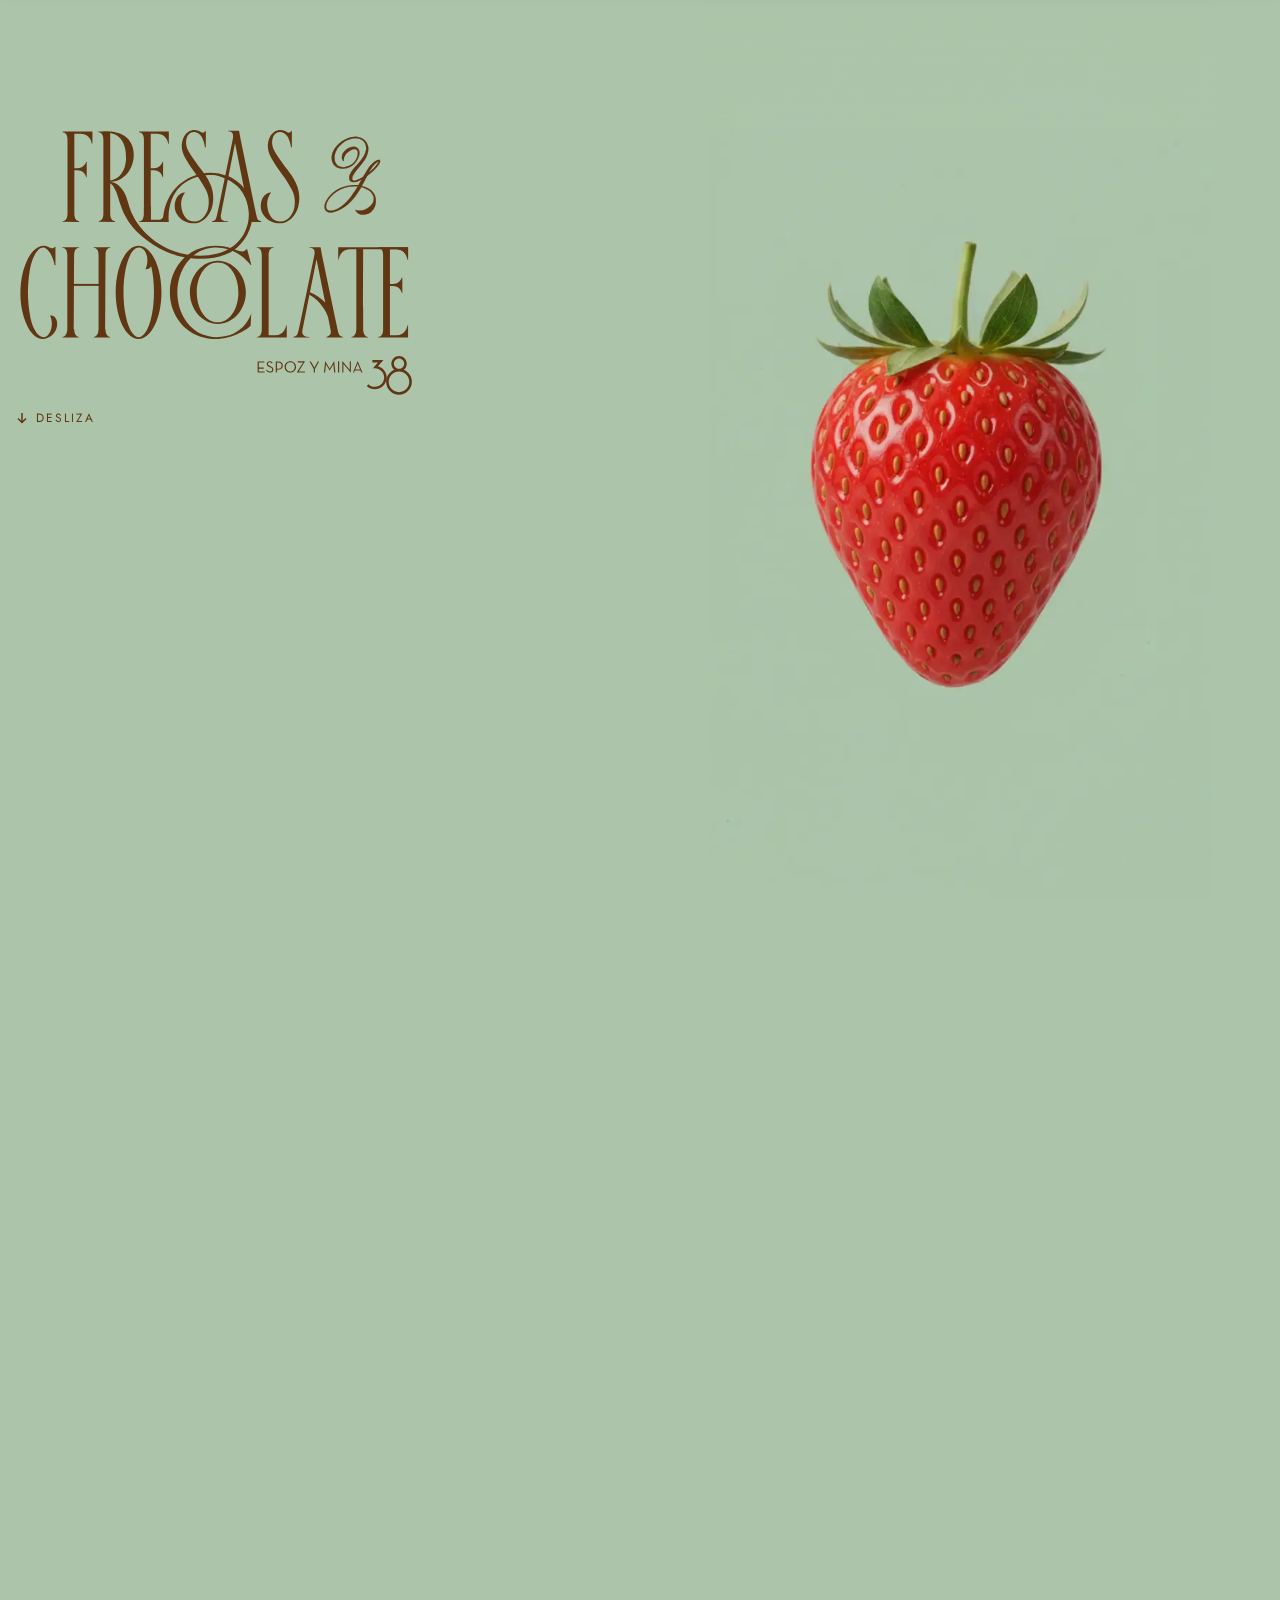
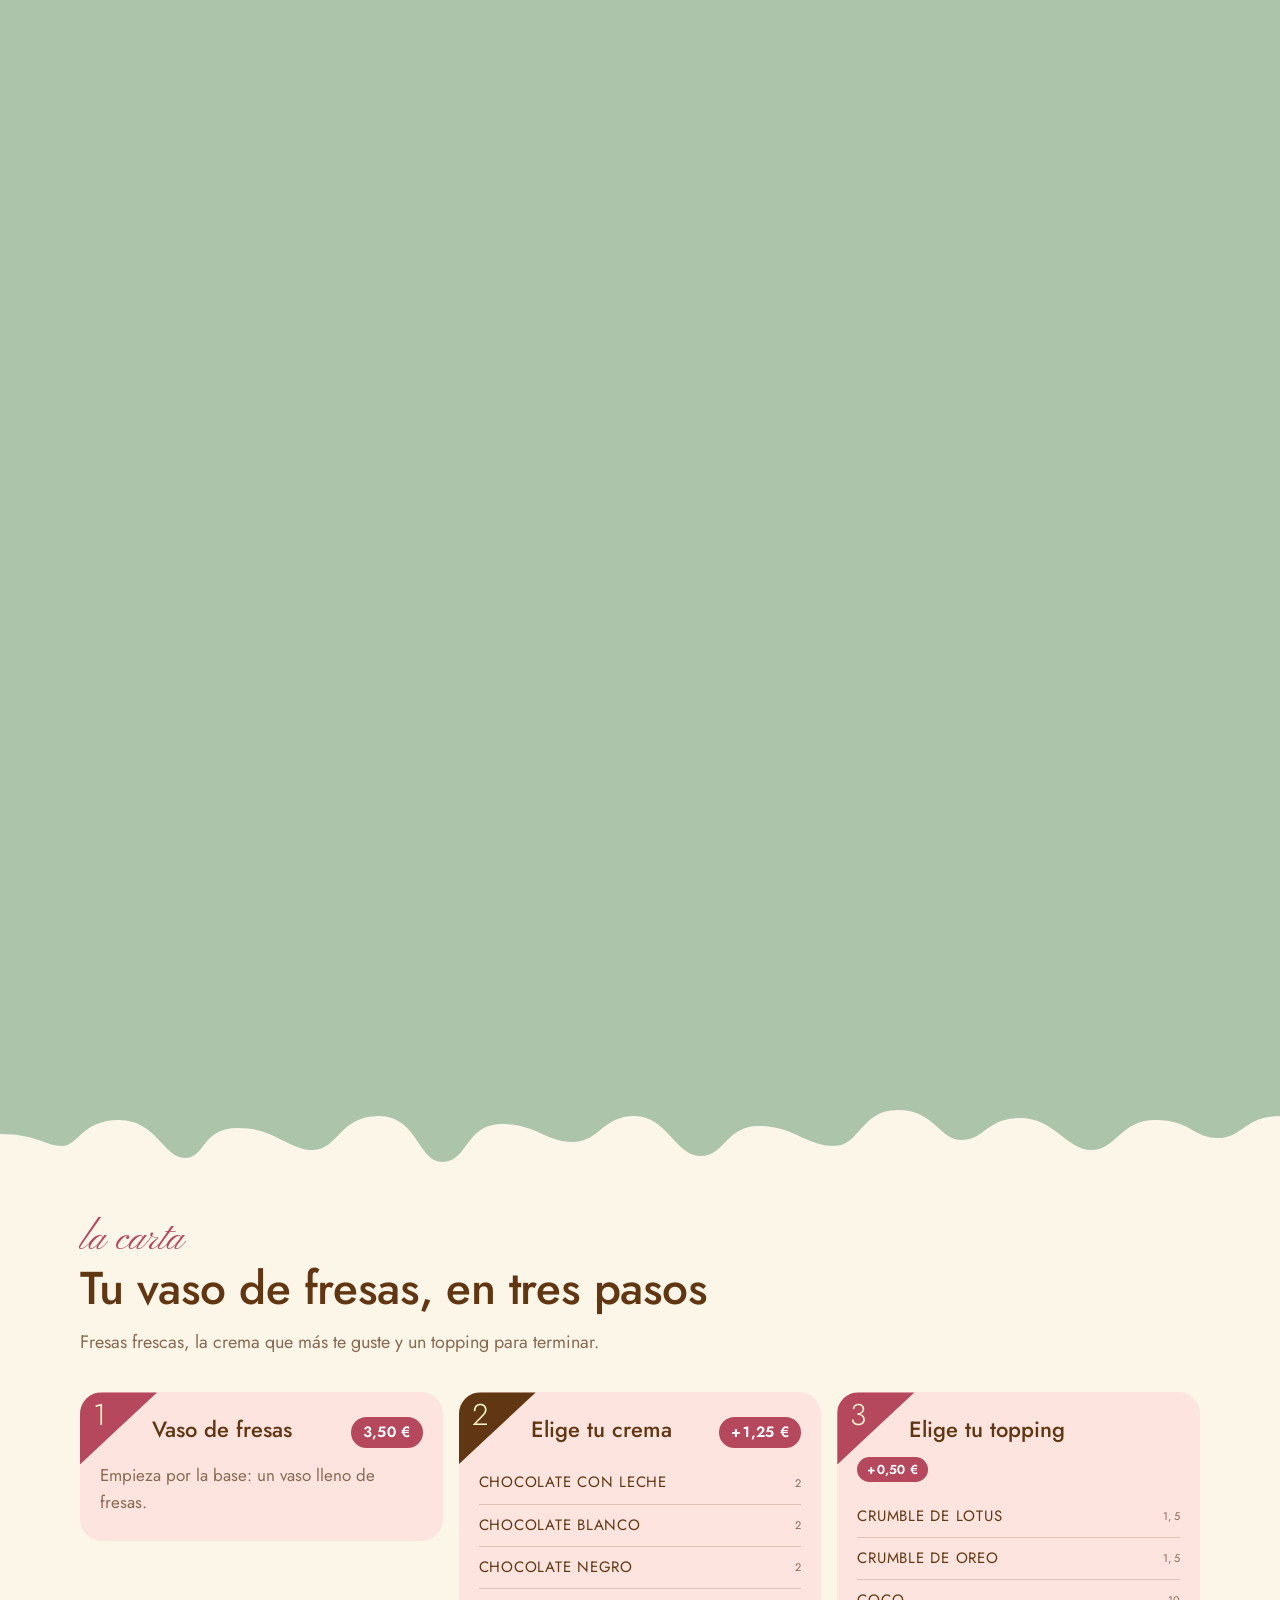
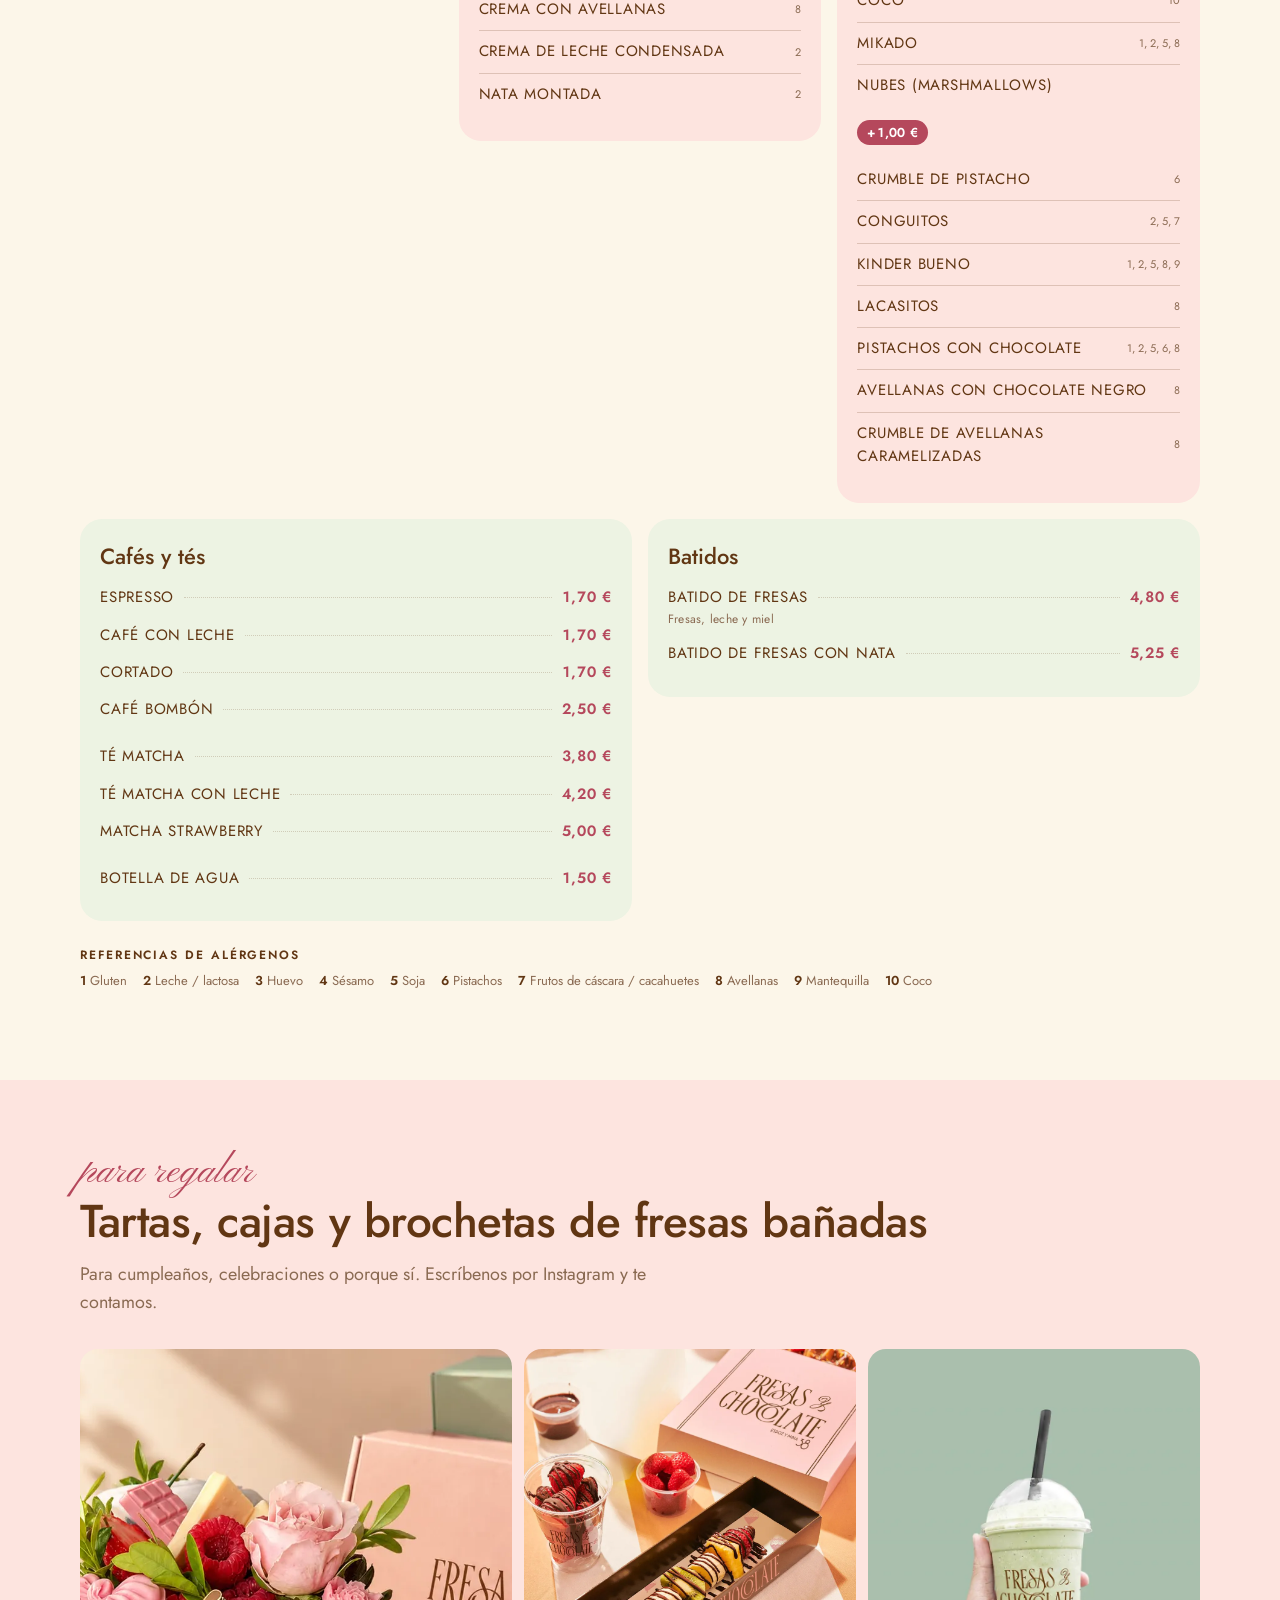
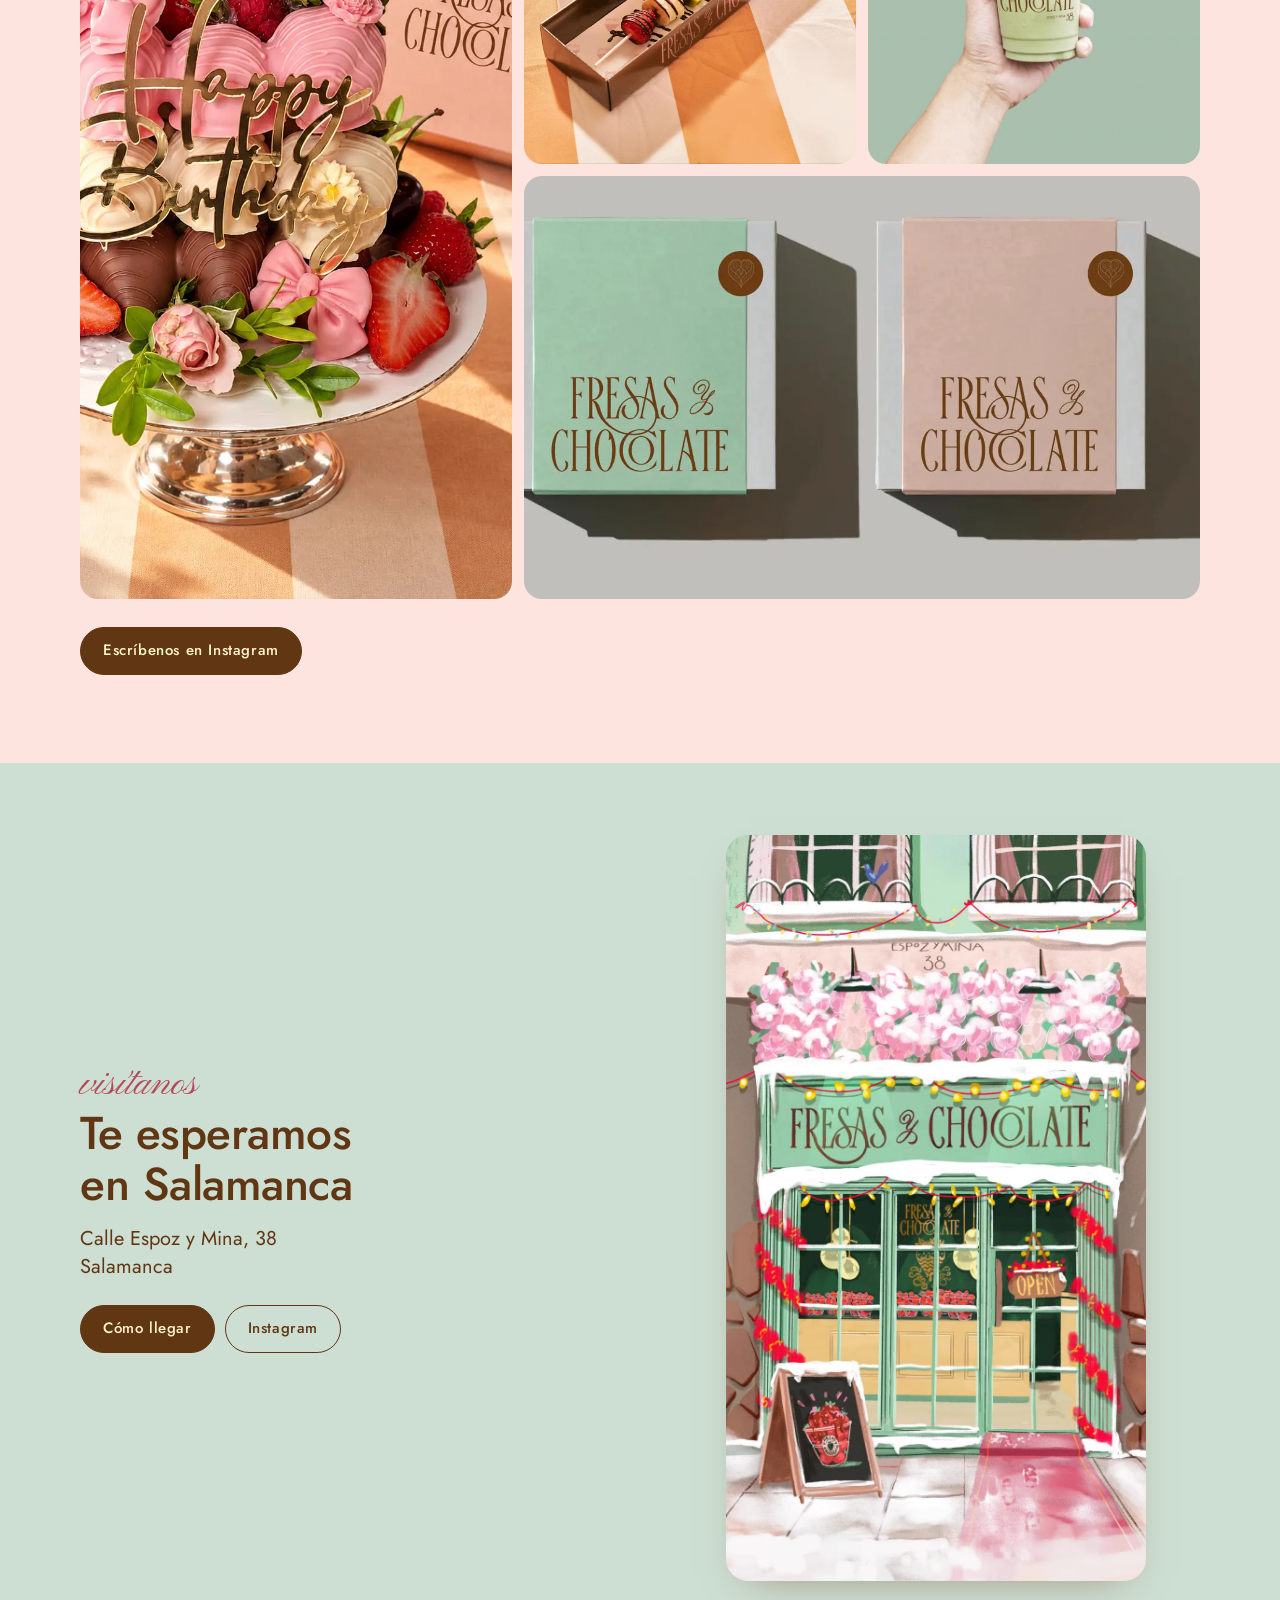
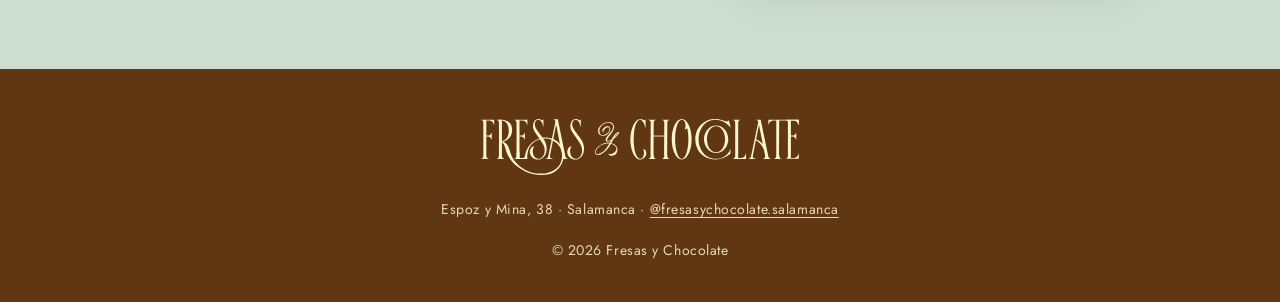
==== index.html @ bc4e98c2 "Hero: la animación empieza en el fotograma 30" ====
<!doctype html>
<html lang="es" class="no-js">
<head>
<meta charset="utf-8">
<meta name="viewport" content="width=device-width, initial-scale=1, viewport-fit=cover">
<title>Fresas y Chocolate · Salamanca</title>
<meta name="description" content="Vasos de fresas con chocolate, cafés, batidos y tartas de fresas para regalar. Espoz y Mina 38, Salamanca.">
<meta name="theme-color" content="#abc4a9">
<link rel="icon" href="assets/logo/logo-cuadrado.svg" type="image/svg+xml">
<link rel="preconnect" href="https://fonts.googleapis.com">
<link rel="preconnect" href="https://fonts.gstatic.com" crossorigin>
<link rel="stylesheet" href="https://fonts.googleapis.com/css2?family=Jost:wght@300;400;500;600&family=Pinyon+Script&display=swap">
<link rel="preload" as="image" href="assets/hero/frames/0030.webp">
<link rel="stylesheet" href="css/styles.css">
<script>document.documentElement.classList.replace('no-js', 'js');</script>
</head>
<body>
<a class="skip" href="#carta">Saltar a la carta</a>

<header class="topbar" id="topbar">
  <a class="topbar-logo" href="#hero" aria-label="Fresas y Chocolate, ir al inicio"><svg class="logo" aria-hidden="true" focusable="false" xmlns="http://www.w3.org/2000/svg" viewBox="170.07 100.61 532.33 102.07"><g fill="currentColor"><path d="M 172.070312 105.03125 L 172.070312 105.441406 C 174.324219 105.441406 175.601562 107.476562 175.601562 110.792969 L 175.601562 164.222656 C 175.601562 167.539062 174.324219 169.761719 172.070312 169.761719 L 172.070312 170.25 L 184.070312 170.316406 L 184.070312 169.824219 C 181.816406 169.824219 180.539062 167.605469 180.539062 164.289062 L 180.539062 106.613281 L 185.121094 106.613281 C 192.261719 106.613281 193.238281 113.917969 193.238281 113.917969 L 193.613281 113.917969 L 193.613281 105.03125 Z M 172.070312 105.03125 "/><path d="M 189.097656 126.878906 C 189.097656 126.878906 188.582031 129.3125 185.800781 130.859375 C 184.449219 131.605469 183.320312 131.535156 180.214844 131.535156 C 180.234375 131.816406 180.207031 131.921875 180.1875 132.03125 L 179.335938 132.066406 C 179.226562 132.609375 180.253906 132.492188 180.214844 133.042969 C 183.320312 133.042969 184.449219 132.96875 185.800781 133.71875 C 188.582031 135.261719 189.097656 138.070312 189.097656 138.070312 L 189.472656 138.070312 L 189.472656 126.878906 Z M 189.097656 126.878906 "/><path d="M 227.296875 105.039062 L 227.296875 105.449219 C 229.550781 105.449219 230.828125 107.476562 230.828125 110.789062 L 230.828125 164.101562 C 230.828125 164.707031 230.785156 167.703125 230.699219 168.226562 C 232.40625 168.074219 234.117188 169.535156 235.824219 169.355469 C 235.785156 168.980469 235.761719 164.578125 235.761719 164.167969 L 235.761719 106.617188 L 240.347656 106.617188 C 247.484375 106.617188 248.460938 113.90625 248.460938 113.90625 L 248.835938 113.90625 L 248.835938 105.039062 Z M 227.296875 105.039062 "/><path d="M 244.320312 126.878906 C 244.320312 126.878906 243.808594 129.3125 241.023438 130.859375 C 239.675781 131.605469 238.542969 131.535156 235.4375 131.535156 C 235.457031 131.816406 235.429688 131.921875 235.410156 132.03125 L 234.5625 132.066406 C 234.453125 132.609375 235.480469 132.492188 235.4375 133.042969 C 238.542969 133.042969 239.675781 132.96875 241.023438 133.71875 C 243.808594 135.261719 244.320312 138.070312 244.320312 138.070312 L 244.695312 138.070312 L 244.695312 126.878906 Z M 244.320312 126.878906 "/><path d="M 206.464844 164.289062 L 206.464844 105.640625 C 206.464844 105.640625 207.28125 105.726562 206.539062 105.640625 C 205.976562 105.574219 205.453125 105.363281 205.050781 105.03125 L 198 105.03125 L 198 105.441406 C 200.253906 105.441406 201.527344 107.476562 201.527344 110.792969 L 201.527344 164.222656 C 201.527344 167.539062 200.253906 169.761719 198 169.761719 L 198 170.25 L 209.996094 170.316406 L 209.996094 169.828125 C 207.742188 169.828125 206.464844 167.601562 206.464844 164.289062 "/><path d="M 206.089844 140.171875 C 206.089844 140.171875 209.746094 140.472656 213.152344 137.117188 C 216.558594 133.761719 217.710938 129.351562 217.910156 124.566406 C 218.113281 119.785156 217.289062 109.316406 208.382812 106.660156 C 199.476562 104.007812 204.789062 108.914062 204.789062 108.914062 C 204.789062 108.914062 199.128906 105.03125 201.632812 105.03125 L 205.050781 105.03125 C 207.390625 105.03125 219.515625 105.207031 222.71875 116.429688 C 225.925781 127.648438 218.964844 141.324219 206.238281 141.421875 Z M 206.089844 140.171875 "/><path d="M 337.765625 104.316406 L 337.765625 116.320312 L 337.164062 116.320312 C 337.164062 116.320312 336.160156 109.015625 332.957031 106.808594 C 329.75 104.601562 327.445312 105.113281 325.542969 106.910156 C 323.636719 108.707031 322.1875 113.449219 325.292969 119.347656 C 328.398438 125.246094 336.414062 134.6875 338.96875 138.945312 C 341.519531 143.203125 344.675781 150.742188 342.421875 159.105469 C 340.167969 167.464844 333.808594 171.773438 327.996094 171.363281 C 322.1875 170.953125 316.226562 166.644531 315.425781 160.796875 C 314.621094 154.949219 317.628906 149.050781 322.789062 149.101562 C 322.789062 149.101562 319.632812 152.792969 319.933594 158.128906 C 320.234375 163.464844 322.832031 170.074219 329.246094 170.074219 C 335.445312 170.074219 338.722656 163.984375 339.515625 160.027344 C 340.269531 156.28125 340.078125 151.894531 337.964844 147.511719 C 334.207031 139.710938 328.398438 133.199219 325.992188 129.144531 C 323.589844 125.09375 319.132812 119.65625 320.683594 112.472656 C 322.238281 105.292969 327.046875 103.957031 329.351562 103.957031 C 331.652344 103.957031 333.554688 105.085938 334.410156 105.546875 C 335.257812 106.007812 336.414062 106.164062 337.765625 104.316406 "/><path d="M 275.570312 104.316406 L 275.570312 116.320312 L 274.96875 116.320312 C 274.96875 116.320312 273.96875 109.015625 270.761719 106.808594 C 267.558594 104.601562 265.253906 105.113281 263.347656 106.910156 C 261.445312 108.707031 259.992188 113.449219 263.097656 119.347656 C 266.203125 125.246094 274.21875 134.6875 276.773438 138.945312 C 279.328125 143.203125 282.484375 150.742188 280.230469 159.105469 C 277.976562 167.464844 271.613281 171.773438 265.804688 171.363281 C 259.992188 170.953125 254.03125 166.644531 253.230469 160.796875 C 252.429688 154.949219 255.433594 149.050781 260.59375 149.101562 C 260.59375 149.101562 257.4375 152.792969 257.738281 158.128906 C 258.039062 163.464844 260.640625 170.074219 267.050781 170.074219 C 273.25 170.074219 276.53125 163.984375 277.324219 160.027344 C 278.078125 156.28125 277.882812 151.894531 275.773438 147.511719 C 272.015625 139.710938 266.203125 133.199219 263.800781 129.144531 C 261.394531 125.09375 256.9375 119.65625 258.492188 112.472656 C 260.042969 105.292969 264.851562 103.957031 267.15625 103.957031 C 269.460938 103.957031 271.363281 105.085938 272.214844 105.546875 C 273.066406 106.007812 274.21875 106.164062 275.570312 104.316406 "/><path d="M 313.59375 168.949219 C 312.742188 168.226562 312.496094 167.683594 310.777344 159.359375 L 300.636719 110.289062 L 299.617188 104.480469 L 291.585938 104.480469 L 291.585938 104.894531 C 293.839844 104.894531 296.003906 105.707031 295.117188 110.289062 L 284.976562 159.359375 C 283.253906 167.683594 283.011719 168.226562 282.160156 168.949219 C 281.242188 169.726562 280.089844 169.902344 280.089844 169.902344 L 280.089844 170.316406 L 291.4375 170.316406 L 291.476562 169.9375 L 289.183594 169.808594 C 287.253906 169.117188 285.9375 168.152344 286.5 165.070312 L 287.496094 159.839844 L 296.695312 113.296875 L 304.359375 152.082031 C 304.554688 152.273438 304.738281 152.472656 304.910156 152.679688 L 306.324219 159.839844 L 307.269531 164.792969 C 307.234375 164.863281 307.199219 164.929688 307.160156 165 C 307.253906 165.226562 307.328125 165.464844 307.382812 165.699219 C 307.59375 166.566406 307.640625 167.476562 307.605469 168.367188 C 307.582031 169.019531 307.515625 169.675781 307.382812 170.316406 L 315.664062 170.316406 L 315.664062 169.902344 C 315.664062 169.902344 314.511719 169.726562 313.59375 168.949219 "/><path d="M 612.335938 161.429688 C 612.335938 161.429688 611.355469 168.734375 604.203125 168.734375 L 599.644531 168.734375 C 599.621094 167.359375 599.605469 164.609375 599.605469 164.285156 L 599.609375 110.78125 C 599.609375 107.464844 600.890625 105.429688 603.148438 105.429688 L 603.148438 105.019531 L 591.121094 105.019531 L 591.121094 105.429688 C 593.378906 105.429688 594.660156 107.464844 594.660156 110.78125 L 594.660156 164.222656 C 594.660156 164.324219 594.660156 164.496094 594.65625 164.707031 C 594.617188 167.929688 593.34375 169.90625 591.121094 169.90625 L 591.121094 170.316406 L 612.710938 170.316406 L 612.710938 161.429688 Z M 612.335938 161.429688 "/><path d="M 459.042969 110.78125 C 459.042969 107.464844 460.339844 105.429688 462.597656 105.429688 L 462.597656 105.019531 L 450.570312 105.019531 L 450.570312 105.429688 C 452.828125 105.429688 454.109375 107.464844 454.109375 110.78125 C 454.109375 110.78125 454.105469 164.042969 454.105469 164.253906 C 454.066406 167.480469 452.792969 169.90625 450.570312 169.90625 L 450.570312 170.316406 L 462.542969 170.316406 L 462.542969 169.90625 C 460.320312 169.90625 459.082031 167.480469 459.042969 164.253906 C 459.039062 164.042969 459.042969 110.78125 459.042969 110.78125 "/><path d="M 667.925781 164.253906 C 667.925781 164.042969 667.929688 106.214844 667.929688 106.214844 C 667.929688 106.007812 668.320312 105.792969 669.046875 105.640625 C 667.191406 105.644531 665.332031 105.65625 663.476562 105.667969 C 663.023438 105.667969 662.570312 105.671875 662.117188 105.671875 C 662.691406 105.816406 662.996094 106.007812 662.996094 106.214844 L 662.996094 164.222656 C 662.996094 164.324219 662.992188 164.042969 662.992188 164.253906 C 662.953125 167.476562 661.679688 169.90625 659.457031 169.90625 L 659.457031 170.316406 L 671.429688 170.316406 L 671.429688 169.90625 C 669.207031 169.90625 667.964844 167.476562 667.925781 164.253906 "/><path d="M 481.75 110.78125 C 481.75 107.464844 482.921875 105.429688 485.183594 105.429688 L 485.183594 105.019531 L 473.15625 105.019531 L 473.15625 105.429688 C 475.414062 105.429688 476.695312 107.464844 476.695312 110.78125 C 476.695312 110.78125 476.691406 164.042969 476.691406 164.253906 C 476.652344 167.480469 475.378906 169.90625 473.15625 169.90625 L 473.15625 170.316406 L 485.128906 170.316406 L 485.128906 169.90625 C 482.90625 169.90625 481.667969 167.480469 481.625 164.253906 C 481.625 164.042969 481.75 110.78125 481.75 110.78125 "/><path d="M 649.890625 105.019531 L 649.890625 113.90625 L 650.265625 113.90625 C 650.265625 113.90625 651.246094 106.601562 658.402344 106.601562 L 691.886719 106.601562 C 699.042969 106.601562 700.023438 113.90625 700.023438 113.90625 L 700.398438 113.90625 L 700.398438 105.019531 Z M 649.890625 105.019531 "/><path d="M 691.886719 106.601562 C 699.042969 106.601562 700.019531 113.90625 700.019531 113.90625 L 700.398438 113.90625 L 700.398438 105.019531 L 678.804688 105.019531 L 678.804688 105.429688 C 681.066406 105.429688 682.347656 107.464844 682.347656 110.78125 L 682.347656 164.179688 C 682.347656 164.28125 682.34375 164.445312 682.34375 164.644531 C 682.304688 167.875 681.03125 169.851562 678.804688 169.851562 L 678.804688 170.257812 L 700.398438 170.257812 L 700.398438 161.371094 L 700.019531 161.371094 C 700.019531 161.371094 699.042969 168.675781 691.886719 168.675781 L 687.332031 168.675781 C 687.308594 167.304688 687.292969 164.550781 687.292969 164.230469 L 687.292969 133.082031 C 690.15625 133.078125 691.265625 133.039062 692.566406 133.761719 C 695.355469 135.308594 695.871094 138.125 695.871094 138.125 L 696.246094 138.125 L 696.246094 126.90625 L 695.871094 126.90625 C 695.871094 126.90625 695.355469 129.347656 692.566406 130.894531 C 691.265625 131.617188 690.15625 131.578125 687.292969 131.574219 L 687.292969 106.601562 Z M 691.886719 106.601562 "/><path d="M 629.464844 137.625 L 634.230469 113.761719 L 640.484375 145.074219 C 637.582031 142.105469 633.832031 139.464844 629.464844 137.625 M 651.171875 168.957031 C 650.316406 168.242188 650.070312 167.703125 648.347656 159.445312 L 638.183594 110.78125 L 637.164062 105.019531 L 629.109375 105.019531 L 629.109375 105.429688 C 631.371094 105.429688 633.539062 106.234375 632.652344 110.78125 L 622.484375 159.445312 C 620.761719 167.703125 620.515625 168.242188 619.660156 168.957031 C 618.742188 169.730469 617.589844 169.902344 617.589844 169.902344 L 617.589844 170.3125 L 628.964844 170.3125 L 629 169.9375 L 626.703125 169.808594 C 624.765625 169.125 623.449219 168.167969 624.011719 165.109375 L 625.011719 159.921875 L 629.097656 139.453125 C 634.570312 142.5625 639.6875 147.847656 642.550781 155.414062 L 643.453125 159.921875 L 644.453125 165.109375 C 645.011719 168.167969 643.695312 169.125 641.757812 169.808594 L 641.398438 169.9375 L 641.4375 170.3125 L 653.242188 170.3125 L 653.242188 169.902344 C 653.242188 169.902344 652.089844 169.730469 651.171875 168.957031 "/><path d="M 443.628906 154.667969 C 442.835938 154.332031 441.617188 154.367188 441.617188 154.367188 C 445.054688 161.878906 441.148438 170.578125 436.628906 170.191406 C 432.109375 169.808594 428.324219 161.996094 427.167969 154.636719 C 426.007812 147.28125 425.042969 139.808594 426.046875 129.296875 C 427.050781 118.78125 428.671875 113.429688 431.222656 109.460938 C 433.773438 105.496094 435.597656 105.394531 436.925781 105.34375 C 437.886719 105.476562 438.871094 106.007812 439.957031 107.152344 C 443.972656 111.386719 444.90625 118.050781 444.90625 118.050781 L 445.523438 118.050781 L 445.523438 104.507812 C 445.453125 104.605469 445.378906 104.695312 445.308594 104.78125 C 444.570312 105.644531 443.527344 106.214844 441.894531 105.644531 C 441.542969 105.460938 441.070312 105.207031 440.5 104.964844 C 440.5 104.964844 440.5 104.960938 440.5 104.960938 C 437.835938 103.3125 433.8125 103.300781 429.292969 107.960938 C 424.773438 112.621094 420.953125 123.339844 420.328125 134.265625 C 419.96875 140.570312 420.214844 149.824219 424 159.257812 C 427.785156 168.695312 432.652344 171.390625 436.476562 171.390625 C 440.304688 171.390625 445.867188 168.042969 446.640625 162.265625 C 447.410156 156.488281 444.171875 154.898438 443.628906 154.667969 "/><path d="M 478.339844 133 L 456.582031 133 L 456.582031 131.570312 L 478.339844 131.570312 Z M 478.339844 133 "/><path d="M 562.816406 159.3125 C 554.066406 159.3125 547.683594 149.652344 547.683594 137.738281 C 547.683594 125.824219 554.066406 116.164062 562.816406 116.164062 C 571.5625 116.164062 577.75 125.824219 577.75 137.738281 C 577.75 149.652344 571.5625 159.3125 562.816406 159.3125 M 562.921875 114.796875 C 552.003906 114.796875 542.695312 125.042969 542.695312 137.683594 C 542.695312 150.324219 552.003906 160.570312 562.921875 160.570312 C 573.84375 160.570312 583.148438 150.324219 583.148438 137.683594 C 583.148438 125.042969 573.84375 114.796875 562.921875 114.796875 "/><path d="M 561.84375 170.101562 C 558.03125 170.101562 554.566406 169.027344 551.445312 167.964844 C 541.09375 163.695312 533.640625 151.753906 533.640625 137.6875 C 533.640625 129.578125 536.121094 122.175781 540.203125 116.539062 C 545.910156 108.753906 553.515625 105.597656 560.550781 105.328125 C 560.683594 105.335938 560.949219 105.316406 560.949219 105.316406 C 567.25 105.160156 573.050781 107.378906 576.550781 109.257812 C 582.574219 112.496094 586.585938 117.839844 586.585938 117.839844 L 587.113281 117.839844 L 583.988281 106.140625 C 583.988281 106.140625 582.511719 108.070312 580.753906 108.070312 C 579 108.070312 575.6875 106.726562 572.566406 105.71875 C 566.945312 103.902344 557.855469 102.605469 548.175781 106.597656 C 546.554688 107.242188 545.007812 108.019531 543.542969 108.917969 C 543.511719 108.933594 543.480469 108.949219 543.453125 108.96875 C 543.378906 109.015625 543.304688 109.0625 543.230469 109.109375 C 543.179688 109.140625 543.132812 109.167969 543.082031 109.203125 C 543.015625 109.246094 542.949219 109.285156 542.886719 109.332031 C 533.910156 115.144531 528.214844 125.554688 528.214844 137.582031 C 528.214844 153.535156 538.230469 166.878906 552.625 170.257812 C 569.507812 174.894531 584.601562 163.96875 586.597656 161.757812 L 587.042969 152.851562 C 587.042969 152.851562 582.359375 170.101562 561.84375 170.101562 "/><path d="M 505.71875 170.113281 C 499.628906 170.113281 494.695312 155.507812 494.695312 137.511719 C 494.695312 119.515625 499.628906 105.328125 505.71875 105.328125 C 506.523438 105.328125 508.042969 105.5 509.707031 107.164062 C 512.058594 110.15625 512.96875 115.796875 510.601562 120.980469 C 510.601562 120.980469 511.984375 121.164062 512.863281 120.6875 C 513.125 120.542969 514.023438 120.054688 514.75 118.875 C 516 124.15625 516.738281 130.574219 516.738281 137.511719 C 516.738281 155.507812 511.804688 170.113281 505.71875 170.113281 M 505.613281 103.976562 C 496.476562 103.976562 489.070312 119.070312 489.070312 137.683594 C 489.070312 156.300781 496.476562 171.390625 505.613281 171.390625 C 514.75 171.390625 522.15625 156.300781 522.15625 137.683594 C 522.15625 119.070312 514.75 103.976562 505.613281 103.976562 "/><path d="M 307.867188 154.484375 C 303.382812 141.0625 291.683594 137.296875 291.683594 137.296875 L 290.238281 138.050781 L 291.191406 139.214844 C 300.375 144.023438 306.660156 153.714844 306.660156 164.910156 C 306.660156 173.054688 303.328125 180.402344 297.976562 185.660156 C 293.082031 190.566406 285.234375 193.710938 277.675781 194.453125 C 247.113281 197.453125 228.644531 177.902344 222.867188 165.757812 C 218.691406 156.984375 219.464844 152.441406 214.960938 146.460938 C 210.453125 140.484375 205.667969 141.480469 205.667969 141.480469 L 204.21875 141.632812 C 208.023438 142.113281 209.210938 145.402344 210.554688 147.976562 C 211.902344 150.546875 213.484375 158.648438 217.335938 166.113281 C 223.160156 177.410156 234.585938 186.039062 246.253906 191.625 C 257.125 196.828125 280.515625 200.671875 295.152344 191.09375 C 306.636719 183.578125 312.347656 167.875 307.867188 154.484375 "/><path d="M 381.101562 151.214844 L 381.097656 151.21875 C 378.71875 154.617188 375.976562 157.363281 373.28125 159.324219 C 370.351562 161.457031 366.554688 163.03125 363.664062 161.738281 C 362.917969 161.40625 362.558594 160.53125 362.480469 159.644531 C 362.402344 158.753906 362.59375 157.804688 362.921875 156.90625 C 363.253906 156.003906 363.714844 155.132812 364.25 154.308594 C 364.785156 153.484375 365.398438 152.699219 366.054688 151.953125 C 366.714844 151.210938 367.425781 150.515625 368.183594 149.875 C 369.695312 148.585938 371.390625 147.515625 373.195312 146.679688 C 375 145.84375 376.917969 145.242188 378.875 144.882812 C 380.835938 144.527344 382.84375 144.402344 384.824219 144.566406 C 385.015625 144.582031 385.207031 144.605469 385.398438 144.625 C 383.941406 147.070312 382.71875 148.960938 381.101562 151.214844 M 394.351562 133.054688 C 396.589844 129.367188 399.46875 127.03125 400.4375 126.734375 C 400.347656 127.082031 399.984375 127.839844 399.035156 129.082031 L 399.027344 129.097656 C 397.894531 130.707031 395.847656 132.746094 393.375 134.746094 C 393.699219 134.140625 394.023438 133.570312 394.351562 133.054688 M 391.519531 138.378906 L 391.535156 138.34375 C 391.710938 137.945312 391.929688 137.523438 392.160156 137.089844 C 395.390625 134.679688 398.359375 131.890625 399.929688 129.789062 C 401.054688 128.257812 401.601562 127.171875 401.601562 126.464844 C 401.601562 125.839844 401.199219 125.449219 400.558594 125.449219 C 398.8125 125.449219 394.851562 128.5 392.550781 132.277344 C 391.441406 134.023438 390.371094 135.8125 389.289062 137.742188 C 388.554688 138.222656 384.964844 140.503906 382.804688 140.503906 C 381.871094 140.503906 381.617188 140.054688 381.496094 139.660156 C 381.433594 139.441406 381.402344 139.210938 381.402344 138.90625 C 381.402344 136.628906 384.035156 133.515625 386.578125 130.5 C 389.945312 126.484375 393.078125 122.417969 393.039062 117.007812 C 393.023438 115.15625 391.789062 110.105469 385.65625 108.964844 C 384.972656 108.835938 384.328125 108.816406 383.75 108.816406 C 376.953125 108.816406 369.65625 113.867188 367.140625 120.320312 L 367.128906 120.347656 C 366.734375 121.59375 366.53125 122.792969 366.53125 123.90625 C 366.53125 128.691406 369.816406 131.902344 374.699219 131.902344 L 375.089844 131.902344 C 378.789062 131.785156 382.160156 129.886719 384.335938 126.707031 C 385.855469 124.546875 386.660156 122.378906 386.660156 120.429688 L 386.660156 120.257812 C 386.417969 116.363281 383.679688 115.941406 382.515625 115.941406 C 380.710938 115.941406 378.589844 116.808594 376.835938 118.261719 C 374.960938 119.8125 373.886719 121.722656 373.886719 123.503906 C 373.886719 124.417969 374.175781 125.3125 374.71875 126.097656 L 374.949219 126.433594 L 375.449219 125.984375 C 375.449219 125.984375 375.277344 125.765625 375.34375 124.800781 C 375.449219 123.1875 376.441406 121.648438 378.058594 120.160156 C 379.722656 118.632812 381.628906 117.667969 383.03125 117.679688 C 386.335938 117.714844 386.136719 122.539062 383.601562 126.1875 C 381.621094 129.046875 378.425781 130.683594 375.066406 130.796875 L 374.730469 130.796875 C 372.785156 130.796875 371.183594 130.097656 370.109375 128.773438 C 369.128906 127.570312 368.589844 125.863281 368.589844 123.964844 C 368.589844 123.070312 368.699219 122.167969 368.917969 121.296875 C 369.714844 118.238281 371.6875 115.375 374.480469 113.226562 C 377.277344 111.078125 380.578125 109.894531 383.78125 109.894531 C 384.429688 109.894531 384.996094 109.929688 385.515625 110.003906 C 390.117188 110.863281 391.464844 114.0625 391.464844 117.089844 C 391.464844 121.542969 387.6875 126.035156 384.847656 129.046875 L 384.722656 129.175781 C 383.199219 130.800781 379.144531 135.113281 379.144531 138.53125 C 379.144531 139.488281 379.441406 140.28125 380.023438 140.894531 L 380.070312 140.9375 C 380.679688 141.425781 381.472656 141.671875 382.429688 141.671875 C 384.296875 141.671875 386.410156 140.71875 388.175781 139.714844 C 388.042969 139.949219 387.910156 140.183594 387.78125 140.414062 C 387.484375 140.949219 386.441406 142.800781 385.867188 143.816406 C 385.859375 143.816406 385.851562 143.816406 385.851562 143.816406 L 385.863281 143.824219 C 385.863281 143.828125 385.859375 143.832031 385.859375 143.832031 C 385.539062 143.789062 385.21875 143.753906 384.898438 143.726562 C 380.765625 143.390625 376.597656 144.195312 372.824219 145.875 C 370.941406 146.726562 369.167969 147.828125 367.578125 149.15625 C 366.78125 149.820312 366.035156 150.542969 365.335938 151.308594 C 364.640625 152.070312 363.984375 152.878906 363.394531 153.742188 C 362.808594 154.605469 362.292969 155.527344 361.90625 156.523438 C 361.523438 157.519531 361.261719 158.597656 361.339844 159.738281 C 361.382812 160.304688 361.519531 160.886719 361.796875 161.421875 C 362.074219 161.957031 362.496094 162.433594 363.007812 162.765625 C 363.148438 162.859375 363.292969 162.941406 363.445312 163.011719 C 365.039062 163.886719 367.960938 164.1875 373.214844 161.191406 C 375.429688 160.019531 377.410156 158.53125 379.1875 156.847656 C 379.699219 156.375 380.226562 155.851562 380.714844 155.304688 C 383.40625 152.417969 385.605469 149.121094 387.449219 145.941406 C 387.449219 145.941406 387.628906 145.609375 387.90625 145.101562 C 388.089844 145.15625 388.273438 145.207031 388.460938 145.269531 C 388.699219 145.347656 388.933594 145.425781 389.167969 145.511719 C 389.640625 145.679688 390.105469 145.859375 390.5625 146.058594 C 391.472656 146.453125 392.359375 146.90625 393.179688 147.453125 C 393.589844 147.722656 393.988281 148.015625 394.355469 148.332031 C 394.390625 148.363281 394.425781 148.398438 394.464844 148.429688 C 394.769531 148.714844 395.054688 149.015625 395.316406 149.335938 L 395.320312 149.339844 C 395.832031 149.96875 396.25 150.667969 396.539062 151.429688 C 398.292969 156.082031 394.542969 159.652344 390.847656 161.296875 C 387.148438 162.941406 383.667969 161.640625 383.667969 161.640625 C 385.042969 165.398438 390.046875 166.003906 393.972656 163.855469 C 396.886719 162.261719 398.421875 158.828125 398.480469 155.390625 C 398.53125 154.644531 398.480469 153.121094 397.863281 151.441406 C 397.859375 151.429688 397.855469 151.421875 397.851562 151.410156 C 397.828125 151.347656 397.804688 151.285156 397.777344 151.222656 C 397.765625 151.1875 397.75 151.15625 397.738281 151.121094 C 397.257812 149.945312 396.488281 148.71875 395.273438 147.644531 C 395.210938 147.589844 395.148438 147.53125 395.085938 147.476562 C 394.671875 147.121094 394.234375 146.8125 393.78125 146.53125 C 393.128906 146.113281 392.433594 145.773438 391.722656 145.484375 C 390.527344 144.96875 389.328125 144.59375 388.324219 144.332031 C 389.121094 142.875 390.207031 140.878906 390.464844 140.378906 C 390.828125 139.679688 391.175781 139.019531 391.519531 138.378906 "/><path d="M 400.304688 126.875 C 399.203125 127.347656 396.519531 129.648438 394.421875 133.101562 C 394.1875 133.46875 393.9375 133.890625 393.652344 134.414062 C 395.976562 132.496094 397.898438 130.554688 398.957031 129.050781 L 398.96875 129.035156 C 399.859375 127.863281 400.1875 127.183594 400.304688 126.875 M 393.105469 135.074219 L 393.300781 134.707031 C 393.679688 134.003906 393.988281 133.464844 394.277344 133.011719 C 396.507812 129.34375 399.414062 126.957031 400.414062 126.652344 L 400.558594 126.609375 L 400.519531 126.757812 C 400.457031 126.992188 400.195312 127.699219 399.105469 129.132812 L 399.09375 129.148438 C 397.976562 130.734375 395.914062 132.800781 393.429688 134.8125 Z M 383.070312 144.578125 C 381.699219 144.578125 380.300781 144.710938 378.890625 144.964844 C 376.910156 145.332031 375.003906 145.933594 373.230469 146.757812 C 371.410156 147.597656 369.730469 148.667969 368.238281 149.9375 C 367.480469 150.582031 366.765625 151.277344 366.117188 152.007812 C 365.425781 152.792969 364.824219 153.582031 364.320312 154.355469 C 363.746094 155.238281 363.304688 156.105469 363 156.933594 C 362.640625 157.925781 362.492188 158.835938 362.566406 159.636719 C 362.605469 160.113281 362.800781 161.261719 363.699219 161.664062 C 364.859375 162.179688 368.109375 162.984375 373.230469 159.257812 C 376.078125 157.1875 378.773438 154.390625 381.03125 151.171875 L 381.03125 151.167969 C 382.574219 149.019531 383.765625 147.191406 385.261719 144.695312 C 385.101562 144.675781 384.957031 144.664062 384.816406 144.652344 C 384.242188 144.601562 383.660156 144.578125 383.070312 144.578125 M 365.980469 162.292969 C 365.125 162.292969 364.339844 162.132812 363.628906 161.816406 C 362.9375 161.507812 362.492188 160.71875 362.398438 159.652344 C 362.324219 158.824219 362.472656 157.890625 362.84375 156.875 C 363.152344 156.035156 363.601562 155.15625 364.179688 154.261719 C 364.6875 153.484375 365.296875 152.6875 365.992188 151.898438 C 366.644531 151.160156 367.367188 150.457031 368.128906 149.808594 C 369.632812 148.53125 371.328125 147.453125 373.160156 146.605469 C 374.949219 145.773438 376.863281 145.167969 378.859375 144.800781 C 380.890625 144.429688 382.898438 144.324219 384.832031 144.484375 C 385.007812 144.5 385.195312 144.515625 385.410156 144.542969 L 385.539062 144.554688 L 385.472656 144.667969 C 383.945312 147.230469 382.738281 149.078125 381.167969 151.265625 L 381.167969 151.269531 C 378.902344 154.503906 376.191406 157.3125 373.328125 159.394531 C 371.714844 160.566406 370.039062 161.433594 368.480469 161.894531 C 367.59375 162.160156 366.757812 162.292969 365.980469 162.292969 M 383.808594 161.777344 C 384.335938 163.078125 385.351562 164.042969 386.75 164.570312 C 388.847656 165.359375 391.601562 165.058594 393.929688 163.78125 C 396.621094 162.3125 398.332031 159.097656 398.398438 155.390625 C 398.429688 154.941406 398.476562 153.34375 397.785156 151.472656 L 397.773438 151.4375 C 397.75 151.378906 397.726562 151.316406 397.699219 151.253906 L 397.660156 151.152344 C 397.113281 149.816406 396.292969 148.65625 395.21875 147.707031 C 395.15625 147.652344 395.09375 147.59375 395.027344 147.539062 C 394.664062 147.226562 394.242188 146.917969 393.738281 146.601562 C 393.132812 146.214844 392.464844 145.875 391.691406 145.5625 C 390.664062 145.117188 389.523438 144.734375 388.304688 144.414062 L 388.199219 144.386719 L 388.253906 144.292969 C 389.085938 142.761719 390.136719 140.832031 390.390625 140.339844 C 390.753906 139.644531 391.097656 138.984375 391.441406 138.339844 L 391.460938 138.308594 C 391.640625 137.890625 391.878906 137.441406 392.085938 137.050781 L 392.09375 137.035156 L 392.109375 137.023438 C 395.328125 134.621094 398.300781 131.828125 399.863281 129.738281 C 400.976562 128.222656 401.515625 127.152344 401.515625 126.464844 C 401.515625 125.882812 401.160156 125.535156 400.558594 125.535156 C 398.835938 125.535156 394.910156 128.5625 392.621094 132.320312 C 391.511719 134.066406 390.445312 135.855469 389.363281 137.785156 L 389.351562 137.804688 L 389.335938 137.816406 C 388.628906 138.277344 384.992188 140.589844 382.804688 140.589844 C 381.804688 140.589844 381.535156 140.074219 381.417969 139.683594 C 381.347656 139.457031 381.320312 139.21875 381.320312 138.90625 C 381.320312 136.597656 383.960938 133.46875 386.515625 130.445312 C 390.0625 126.214844 392.992188 122.285156 392.953125 117.011719 C 392.9375 114.722656 391.386719 110.117188 385.640625 109.046875 C 384.945312 108.917969 384.296875 108.902344 383.75 108.902344 C 376.984375 108.902344 369.722656 113.929688 367.21875 120.351562 L 367.207031 120.375 C 366.816406 121.613281 366.617188 122.800781 366.617188 123.90625 C 366.617188 128.640625 369.867188 131.820312 374.699219 131.820312 L 375.085938 131.820312 C 378.761719 131.703125 382.105469 129.820312 384.265625 126.65625 C 385.777344 124.511719 386.578125 122.359375 386.578125 120.433594 L 386.578125 120.261719 C 386.339844 116.4375 383.65625 116.023438 382.515625 116.023438 C 380.730469 116.023438 378.628906 116.886719 376.886719 118.324219 C 375.035156 119.859375 373.972656 121.746094 373.972656 123.503906 C 373.972656 124.402344 374.253906 125.28125 374.789062 126.050781 L 374.964844 126.304688 L 375.347656 125.964844 C 375.292969 125.835938 375.210938 125.515625 375.257812 124.796875 C 375.363281 123.238281 376.261719 121.703125 378.003906 120.097656 C 379.695312 118.542969 381.625 117.582031 383.035156 117.597656 C 384.027344 117.605469 384.777344 118.046875 385.199219 118.867188 C 386.085938 120.585938 385.445312 123.683594 383.671875 126.238281 C 381.734375 129.03125 378.515625 130.765625 375.070312 130.878906 L 374.730469 130.878906 C 372.757812 130.878906 371.136719 130.167969 370.042969 128.828125 C 369.050781 127.609375 368.503906 125.882812 368.503906 123.964844 C 368.503906 123.0625 368.617188 122.15625 368.835938 121.277344 C 369.636719 118.199219 371.621094 115.316406 374.429688 113.160156 C 377.238281 111 380.558594 109.8125 383.78125 109.8125 C 384.433594 109.8125 385.003906 109.847656 385.527344 109.921875 C 390.765625 110.898438 391.546875 114.832031 391.546875 117.089844 C 391.546875 121.542969 387.757812 126.078125 384.90625 129.105469 L 384.785156 129.234375 C 383.265625 130.851562 379.230469 135.144531 379.230469 138.53125 C 379.230469 139.464844 379.515625 140.238281 380.082031 140.835938 L 380.125 140.875 C 380.714844 141.347656 381.492188 141.585938 382.429688 141.585938 C 383.964844 141.585938 385.828125 140.949219 388.132812 139.640625 L 388.398438 139.492188 L 387.714844 140.703125 C 387.308594 141.429688 386.445312 142.96875 385.941406 143.859375 L 385.910156 143.90625 L 385.902344 143.925781 L 385.847656 143.917969 C 385.519531 143.875 385.199219 143.839844 384.890625 143.8125 C 380.898438 143.484375 376.738281 144.226562 372.859375 145.953125 C 370.960938 146.8125 369.203125 147.914062 367.632812 149.222656 C 366.851562 149.871094 366.097656 150.59375 365.398438 151.363281 C 364.648438 152.183594 364.019531 152.976562 363.464844 153.789062 C 362.820312 154.738281 362.335938 155.644531 361.984375 156.554688 C 361.539062 157.707031 361.359375 158.75 361.421875 159.734375 C 361.46875 160.339844 361.621094 160.898438 361.875 161.382812 C 362.148438 161.914062 362.566406 162.378906 363.054688 162.695312 C 363.183594 162.785156 363.324219 162.863281 363.480469 162.9375 C 366.21875 164.4375 370.265625 162.777344 373.175781 161.117188 C 375.25 160.019531 377.25 158.5625 379.132812 156.785156 C 379.699219 156.257812 380.214844 155.738281 380.65625 155.25 C 382.96875 152.765625 385.164062 149.707031 387.375 145.902344 L 387.863281 145.003906 L 387.929688 145.023438 C 388.105469 145.070312 388.292969 145.125 388.488281 145.191406 C 388.695312 145.257812 388.921875 145.332031 389.199219 145.433594 C 389.722656 145.621094 390.179688 145.800781 390.59375 145.980469 C 391.609375 146.421875 392.46875 146.878906 393.226562 147.382812 C 393.660156 147.667969 394.058594 147.96875 394.410156 148.269531 C 394.433594 148.289062 394.453125 148.308594 394.476562 148.328125 L 394.519531 148.367188 C 394.828125 148.65625 395.121094 148.960938 395.382812 149.285156 C 395.921875 149.945312 396.335938 150.65625 396.617188 151.398438 C 398.386719 156.09375 394.632812 159.707031 390.882812 161.375 C 387.65625 162.808594 384.558594 162.007812 383.808594 161.777344 M 389.285156 165.171875 C 388.367188 165.171875 387.484375 165.023438 386.691406 164.726562 C 385.1875 164.160156 384.113281 163.105469 383.585938 161.667969 L 383.523438 161.496094 L 383.695312 161.5625 C 383.730469 161.574219 387.191406 162.832031 390.8125 161.222656 C 394.5 159.582031 398.1875 156.042969 396.460938 151.460938 C 396.183594 150.734375 395.78125 150.039062 395.253906 149.394531 C 394.992188 149.074219 394.710938 148.773438 394.40625 148.492188 L 394.363281 148.453125 C 394.339844 148.433594 394.320312 148.414062 394.296875 148.398438 C 393.953125 148.097656 393.5625 147.804688 393.132812 147.523438 C 392.386719 147.023438 391.53125 146.570312 390.527344 146.132812 C 390.113281 145.957031 389.660156 145.777344 389.140625 145.589844 C 388.867188 145.492188 388.640625 145.417969 388.433594 145.351562 C 388.265625 145.292969 388.101562 145.246094 387.949219 145.203125 L 387.523438 145.984375 C 385.304688 149.804688 383.097656 152.871094 380.777344 155.363281 C 380.335938 155.855469 379.820312 156.375 379.246094 156.910156 C 377.355469 158.695312 375.339844 160.160156 373.253906 161.265625 C 370.308594 162.945312 366.207031 164.625 363.40625 163.085938 C 363.246094 163.011719 363.097656 162.925781 362.960938 162.835938 C 362.453125 162.503906 362.011719 162.015625 361.722656 161.460938 C 361.460938 160.953125 361.300781 160.375 361.257812 159.746094 C 361.1875 158.734375 361.375 157.671875 361.828125 156.492188 C 362.183594 155.570312 362.675781 154.65625 363.328125 153.695312 C 363.882812 152.875 364.519531 152.074219 365.273438 151.25 C 365.980469 150.476562 366.738281 149.75 367.523438 149.09375 C 369.105469 147.773438 370.875 146.664062 372.789062 145.800781 C 376.695312 144.058594 380.882812 143.316406 384.902344 143.644531 C 385.136719 143.664062 385.371094 143.6875 385.613281 143.71875 L 385.582031 143.691406 L 385.820312 143.726562 C 386.328125 142.828125 387.167969 141.332031 387.570312 140.621094 L 387.957031 139.933594 C 385.746094 141.160156 383.933594 141.753906 382.429688 141.753906 C 381.453125 141.753906 380.640625 141.503906 380.015625 141 L 379.964844 140.957031 C 379.363281 140.324219 379.0625 139.507812 379.0625 138.53125 C 379.0625 135.078125 383.128906 130.75 384.664062 129.121094 L 384.785156 128.988281 C 390.695312 122.71875 391.378906 119.195312 391.378906 117.089844 C 391.378906 114.882812 390.617188 111.042969 385.5 110.085938 C 384.988281 110.015625 384.425781 109.980469 383.78125 109.980469 C 380.597656 109.980469 377.3125 111.15625 374.53125 113.292969 C 371.753906 115.429688 369.789062 118.277344 369 121.316406 C 368.78125 122.183594 368.671875 123.078125 368.671875 123.964844 C 368.671875 125.84375 369.207031 127.535156 370.171875 128.71875 C 371.234375 130.023438 372.808594 130.710938 374.730469 130.710938 L 375.066406 130.710938 C 378.460938 130.597656 381.625 128.890625 383.535156 126.140625 C 385.273438 123.636719 385.910156 120.609375 385.050781 118.945312 C 384.65625 118.183594 383.957031 117.773438 383.03125 117.765625 C 383.023438 117.765625 383.011719 117.765625 383 117.765625 C 381.636719 117.765625 379.765625 118.703125 378.117188 120.222656 C 376.40625 121.796875 375.527344 123.292969 375.425781 124.804688 C 375.367188 125.703125 375.515625 125.933594 375.519531 125.933594 L 375.5625 125.996094 L 375.507812 126.046875 L 374.933594 126.558594 L 374.648438 126.148438 C 374.097656 125.347656 373.804688 124.433594 373.804688 123.503906 C 373.804688 121.695312 374.890625 119.761719 376.78125 118.195312 C 378.550781 116.730469 380.691406 115.855469 382.515625 115.855469 C 383.703125 115.855469 386.5 116.285156 386.742188 120.253906 L 386.746094 120.433594 C 386.746094 122.394531 385.933594 124.582031 384.402344 126.753906 C 382.214844 129.960938 378.820312 131.867188 375.09375 131.988281 L 374.699219 131.988281 C 369.765625 131.988281 366.449219 128.738281 366.449219 123.90625 C 366.449219 122.785156 366.652344 121.578125 367.050781 120.320312 L 367.0625 120.289062 C 369.585938 113.808594 376.917969 108.730469 383.75 108.730469 C 384.304688 108.730469 384.960938 108.75 385.671875 108.882812 C 391.523438 109.972656 393.105469 114.675781 393.121094 117.007812 C 393.164062 122.34375 390.210938 126.300781 386.644531 130.554688 C 384.109375 133.554688 381.488281 136.660156 381.488281 138.90625 C 381.488281 139.199219 381.515625 139.425781 381.578125 139.636719 C 381.695312 140.023438 381.933594 140.421875 382.804688 140.421875 C 384.929688 140.421875 388.484375 138.167969 389.226562 137.683594 C 390.308594 135.757812 391.371094 133.972656 392.480469 132.230469 C 393.550781 130.46875 395.054688 128.746094 396.707031 127.382812 C 398.238281 126.121094 399.679688 125.367188 400.558594 125.367188 C 401.242188 125.367188 401.683594 125.796875 401.683594 126.464844 C 401.683594 127.191406 401.132812 128.292969 399.996094 129.835938 C 398.429688 131.9375 395.453125 134.738281 392.222656 137.148438 C 392.019531 137.53125 391.789062 137.972656 391.609375 138.378906 L 391.59375 138.417969 C 391.246094 139.0625 390.902344 139.71875 390.539062 140.417969 C 390.289062 140.902344 389.277344 142.761719 388.449219 144.28125 C 389.640625 144.59375 390.753906 144.972656 391.757812 145.40625 C 392.539062 145.722656 393.214844 146.070312 393.828125 146.460938 C 394.339844 146.78125 394.769531 147.09375 395.140625 147.414062 C 395.203125 147.46875 395.265625 147.523438 395.328125 147.582031 C 396.421875 148.546875 397.257812 149.726562 397.816406 151.089844 L 397.855469 151.191406 C 397.882812 151.253906 397.90625 151.316406 397.929688 151.378906 L 397.941406 151.414062 C 398.644531 153.316406 398.597656 154.945312 398.566406 155.398438 C 398.5 159.160156 396.753906 162.433594 394.011719 163.929688 C 392.515625 164.746094 390.851562 165.171875 389.285156 165.171875 "/><path d="M 296.492188 141.347656 C 296.777344 141.105469 296.285156 140.953125 296.613281 140.753906 C 294.648438 139.417969 293.269531 138.164062 290.945312 137.226562 C 283.789062 134.34375 275.089844 133.695312 265.816406 137.527344 C 249.765625 144.15625 245.820312 158.691406 244.855469 166.078125 C 244.660156 167.597656 243.367188 168.738281 241.835938 168.738281 L 235.765625 168.738281 L 235.765625 158.929688 C 234.109375 159.171875 232.464844 159.441406 230.828125 159.765625 L 230.828125 164.566406 C 230.828125 167.878906 229.550781 169.90625 227.296875 169.90625 L 227.296875 170.316406 L 248.835938 170.316406 C 248.824219 170.28125 248.816406 170.242188 248.808594 170.207031 C 248.585938 167.324219 248.367188 163.191406 249.96875 157.285156 C 254.777344 139.554688 271.679688 135.949219 280.921875 136.472656 C 284.753906 136.691406 290.304688 139.191406 293.128906 140.769531 C 294.449219 141.503906 295.953125 142.441406 298.257812 144.410156 C 298.257812 144.410156 295.566406 140.976562 296.492188 141.347656 "/></g></svg></a>
  <button class="burger" id="burger" type="button" aria-expanded="false" aria-controls="nav-panel" aria-label="Abrir menú"><span></span><span></span><span></span></button>
</header>
<nav class="nav-panel" id="nav-panel" aria-label="Menú principal" hidden>
  <ul>
    <li><a href="#carta">La carta</a></li>
    <li><a href="#regalos">Para regalar</a></li>
    <li><a href="#visita">Visítanos</a></li>
  </ul>
  <p class="nav-foot">Espoz y Mina, 38 · Salamanca<br><a href="https://www.instagram.com/fresasychocolate.salamanca/" target="_blank" rel="noopener">@fresasychocolate.salamanca</a></p>
</nav>

<main>
  <section class="hero" id="hero" aria-label="Fresas y Chocolate">
    <div class="hero-pin">
      <div class="hero-brand">
        <h1 class="sr-only">Fresas y Chocolate, Espoz y Mina 38, Salamanca</h1>
        <svg class="logo" aria-hidden="true" focusable="false" xmlns="http://www.w3.org/2000/svg" viewBox="75.15 375.17 195.80 133.55"><g fill="currentColor"><path d="M 193.429688 490.386719 L 196.730469 490.386719 L 196.730469 490.894531 L 194.003906 490.894531 L 194.003906 493.4375 L 196.4375 493.4375 L 196.4375 493.941406 L 194.003906 493.941406 L 194.003906 495.292969 L 196.84375 495.292969 L 196.84375 495.804688 L 193.429688 495.804688 Z M 193.429688 490.386719 "/><path d="M 197.5625 494.769531 L 198.039062 494.515625 C 198.292969 494.96875 198.667969 495.359375 199.433594 495.359375 C 200.0625 495.359375 200.558594 495.007812 200.558594 494.433594 C 200.558594 493.882812 200.214844 493.605469 199.539062 493.300781 L 199.105469 493.101562 C 198.332031 492.753906 197.910156 492.378906 197.910156 491.621094 C 197.910156 490.839844 198.527344 490.320312 199.335938 490.320312 C 200.0625 490.320312 200.515625 490.65625 200.804688 491.132812 L 200.34375 491.421875 C 200.136719 491.085938 199.847656 490.832031 199.335938 490.832031 C 198.804688 490.832031 198.476562 491.140625 198.476562 491.605469 C 198.476562 492.082031 198.734375 492.296875 199.335938 492.578125 L 199.769531 492.777344 C 200.667969 493.175781 201.132812 493.621094 201.132812 494.433594 C 201.132812 495.328125 200.421875 495.871094 199.449219 495.871094 C 198.414062 495.871094 197.847656 495.34375 197.5625 494.769531 "/><path d="M 203.5 493.957031 C 204.71875 493.957031 205.171875 493.316406 205.171875 492.425781 C 205.171875 491.53125 204.71875 490.894531 203.5 490.894531 L 202.878906 490.894531 L 202.878906 493.957031 Z M 202.304688 490.386719 L 203.53125 490.386719 C 205.015625 490.386719 205.769531 491.207031 205.769531 492.425781 C 205.769531 493.621094 205.015625 494.457031 203.53125 494.457031 L 202.878906 494.457031 L 202.878906 495.804688 L 202.304688 495.804688 Z M 202.304688 490.386719 "/><path d="M 211.621094 493.09375 C 211.621094 491.804688 210.695312 490.839844 209.429688 490.839844 C 208.171875 490.839844 207.246094 491.804688 207.246094 493.09375 C 207.246094 494.386719 208.171875 495.351562 209.429688 495.351562 C 210.695312 495.351562 211.621094 494.386719 211.621094 493.09375 M 206.648438 493.09375 C 206.648438 491.460938 207.890625 490.320312 209.429688 490.320312 C 210.976562 490.320312 212.21875 491.460938 212.21875 493.09375 C 212.21875 494.730469 210.976562 495.867188 209.429688 495.867188 C 207.890625 495.867188 206.648438 494.730469 206.648438 493.09375 "/><path d="M 212.632812 495.71875 L 215.664062 490.894531 L 213.066406 490.894531 L 213.066406 490.382812 L 216.558594 490.382812 L 216.558594 490.472656 L 213.535156 495.292969 L 216.570312 495.292969 L 216.570312 495.804688 L 212.632812 495.804688 Z M 212.632812 495.71875 "/><path d="M 220.894531 494.105469 L 218.84375 490.386719 L 219.492188 490.386719 L 220.964844 493.078125 C 221.082031 493.285156 221.195312 493.628906 221.195312 493.628906 C 221.195312 493.628906 221.316406 493.292969 221.425781 493.078125 L 222.894531 490.386719 L 223.492188 490.386719 L 221.484375 494.082031 L 221.484375 495.804688 L 220.894531 495.804688 Z M 220.894531 494.105469 "/><path d="M 226.488281 490.320312 L 226.570312 490.320312 L 228.425781 493.453125 C 228.5625 493.675781 228.695312 494.011719 228.695312 494.011719 C 228.695312 494.011719 228.832031 493.675781 228.96875 493.453125 L 230.824219 490.320312 L 230.898438 490.320312 L 231.496094 495.804688 L 230.914062 495.804688 L 230.539062 492.496094 C 230.5 492.164062 230.492188 491.683594 230.492188 491.683594 C 230.492188 491.683594 230.332031 492.148438 230.148438 492.457031 L 228.714844 494.894531 L 228.648438 494.894531 L 227.222656 492.457031 C 227.046875 492.164062 226.871094 491.675781 226.871094 491.675781 C 226.871094 491.675781 226.863281 492.164062 226.824219 492.496094 L 226.449219 495.804688 L 225.890625 495.804688 Z M 226.488281 490.320312 "/><path d="M 232.777344 490.382812 L 233.359375 490.382812 L 233.359375 495.804688 L 232.777344 495.804688 Z M 232.777344 490.382812 "/><path d="M 235.734375 492.035156 C 235.585938 491.851562 235.363281 491.53125 235.363281 491.53125 C 235.363281 491.53125 235.410156 491.914062 235.410156 492.144531 L 235.410156 495.804688 L 234.867188 495.804688 L 234.867188 490.328125 L 234.964844 490.328125 L 238.199219 494.15625 C 238.351562 494.339844 238.574219 494.65625 238.574219 494.65625 C 238.574219 494.65625 238.535156 494.273438 238.535156 494.042969 L 238.535156 490.382812 L 239.066406 490.382812 L 239.066406 495.859375 L 238.972656 495.859375 Z M 235.734375 492.035156 "/><path d="M 243.566406 494.402344 L 242.609375 491.996094 C 242.503906 491.738281 242.402344 491.347656 242.402344 491.347656 C 242.402344 491.347656 242.289062 491.738281 242.183594 491.996094 L 241.226562 494.402344 Z M 242.351562 490.328125 L 242.449219 490.328125 L 244.742188 495.804688 L 244.136719 495.804688 L 243.769531 494.894531 L 241.03125 494.894531 L 240.671875 495.804688 L 240.105469 495.804688 Z M 242.351562 490.328125 "/><path d="M 262.632812 505.445312 C 259.855469 505.445312 257.59375 503.183594 257.59375 500.40625 C 257.59375 497.625 259.855469 495.363281 262.632812 495.363281 C 265.414062 495.363281 267.675781 497.625 267.675781 500.40625 C 267.675781 503.183594 265.414062 505.445312 262.632812 505.445312 M 262.660156 488.996094 C 264.042969 488.996094 265.167969 490.121094 265.167969 491.503906 C 265.167969 492.882812 264.042969 494.007812 262.660156 494.007812 C 261.277344 494.007812 260.15625 492.882812 260.15625 491.503906 C 260.15625 490.121094 261.277344 488.996094 262.660156 488.996094 M 264.929688 494.523438 C 265.847656 493.832031 266.441406 492.734375 266.441406 491.503906 C 266.441406 489.417969 264.746094 487.722656 262.660156 487.722656 C 260.578125 487.722656 258.882812 489.417969 258.882812 491.503906 C 258.882812 492.726562 259.46875 493.816406 260.375 494.507812 C 258.003906 495.417969 256.320312 497.71875 256.320312 500.40625 C 256.320312 503.886719 259.152344 506.71875 262.632812 506.71875 C 266.113281 506.71875 268.949219 503.886719 268.949219 500.40625 C 268.949219 497.730469 267.28125 495.441406 264.929688 494.523438 "/><path d="M 252.363281 492.765625 L 255.011719 489.667969 L 249.597656 489.667969 L 249.597656 490.898438 L 252.339844 490.898438 L 250.917969 492.5625 L 250.582031 492.953125 L 250.003906 493.625 L 249.773438 493.898438 L 249.769531 493.898438 L 249.773438 493.902344 L 249.777344 493.917969 C 249.78125 493.914062 249.78125 493.914062 249.785156 493.914062 C 249.792969 493.914062 249.800781 493.910156 249.8125 493.910156 C 250.132812 493.832031 250.460938 493.792969 250.792969 493.789062 C 250.808594 493.789062 250.828125 493.789062 250.84375 493.789062 C 251.050781 493.789062 251.25 493.804688 251.449219 493.832031 C 253.660156 494.125 255.371094 496.027344 255.371094 498.316406 C 255.371094 500.8125 253.339844 502.84375 250.84375 502.84375 C 249.644531 502.84375 248.511719 502.378906 247.660156 501.535156 L 246.859375 502.472656 C 247.9375 503.503906 249.347656 504.074219 250.84375 504.074219 C 254.019531 504.074219 256.601562 501.492188 256.601562 498.316406 C 256.601562 495.667969 254.800781 493.429688 252.363281 492.765625 "/><path d="M 207.429688 472.683594 C 207.429688 472.683594 206.765625 477.628906 201.921875 477.628906 L 198.835938 477.628906 C 198.820312 476.699219 198.8125 474.835938 198.8125 474.617188 L 198.8125 438.382812 C 198.8125 436.136719 199.679688 434.757812 201.207031 434.757812 L 201.207031 434.480469 L 193.0625 434.480469 L 193.0625 434.757812 C 194.59375 434.757812 195.460938 436.136719 195.460938 438.382812 L 195.460938 474.574219 C 195.460938 474.644531 195.457031 474.761719 195.457031 474.902344 C 195.429688 477.085938 194.570312 478.425781 193.0625 478.425781 L 193.0625 478.703125 L 207.683594 478.703125 L 207.683594 472.683594 Z M 207.429688 472.683594 "/><path d="M 103.613281 438.382812 C 103.613281 436.136719 104.488281 434.757812 106.019531 434.757812 L 106.019531 434.480469 L 97.875 434.480469 L 97.875 434.757812 C 99.402344 434.757812 100.269531 436.136719 100.269531 438.382812 C 100.269531 438.382812 100.269531 474.453125 100.269531 474.597656 C 100.242188 476.78125 99.378906 478.425781 97.875 478.425781 L 97.875 478.703125 L 105.984375 478.703125 L 105.984375 478.425781 C 104.476562 478.425781 103.636719 476.78125 103.609375 474.597656 C 103.609375 474.453125 103.613281 438.382812 103.613281 438.382812 "/><path d="M 245.082031 474.597656 C 245.078125 474.453125 245.082031 435.289062 245.082031 435.289062 C 245.082031 435.148438 245.347656 435.003906 245.839844 434.898438 C 244.582031 434.90625 243.324219 434.914062 242.066406 434.917969 C 241.757812 434.921875 241.453125 434.921875 241.144531 434.921875 C 241.535156 435.019531 241.742188 435.148438 241.742188 435.289062 L 241.742188 474.574219 C 241.742188 474.644531 241.738281 474.453125 241.738281 474.597656 C 241.710938 476.78125 240.847656 478.425781 239.34375 478.425781 L 239.34375 478.703125 L 247.453125 478.703125 L 247.453125 478.425781 C 245.945312 478.425781 245.105469 476.78125 245.082031 474.597656 "/><path d="M 118.992188 438.382812 C 118.992188 436.136719 119.785156 434.757812 121.316406 434.757812 L 121.316406 434.480469 L 113.167969 434.480469 L 113.167969 434.757812 C 114.699219 434.757812 115.566406 436.136719 115.566406 438.382812 C 115.566406 438.382812 115.566406 474.453125 115.566406 474.597656 C 115.539062 476.78125 114.675781 478.425781 113.167969 478.425781 L 113.167969 478.703125 L 121.28125 478.703125 L 121.28125 478.425781 C 119.773438 478.425781 118.933594 476.78125 118.90625 474.597656 C 118.90625 474.453125 118.992188 438.382812 118.992188 438.382812 "/><path d="M 232.867188 434.480469 L 232.867188 440.5 L 233.121094 440.5 C 233.121094 440.5 233.785156 435.550781 238.628906 435.550781 L 261.308594 435.550781 C 266.152344 435.550781 266.816406 440.5 266.816406 440.5 L 267.070312 440.5 L 267.070312 434.480469 Z M 232.867188 434.480469 "/><path d="M 261.308594 435.550781 C 266.152344 435.550781 266.816406 440.496094 266.816406 440.496094 L 267.070312 440.496094 L 267.070312 434.480469 L 252.449219 434.480469 L 252.449219 434.757812 C 253.980469 434.757812 254.847656 436.136719 254.847656 438.382812 L 254.847656 474.546875 C 254.847656 474.617188 254.84375 474.726562 254.84375 474.863281 C 254.816406 477.046875 253.957031 478.386719 252.449219 478.386719 L 252.449219 478.664062 L 267.070312 478.664062 L 267.070312 472.644531 L 266.816406 472.644531 C 266.816406 472.644531 266.152344 477.59375 261.308594 477.59375 L 258.222656 477.59375 C 258.203125 476.664062 258.195312 474.800781 258.195312 474.582031 L 258.195312 453.484375 C 260.136719 453.484375 260.886719 453.457031 261.769531 453.945312 C 263.65625 454.992188 264.007812 456.902344 264.007812 456.902344 L 264.261719 456.902344 L 264.261719 449.304688 L 264.007812 449.304688 C 264.007812 449.304688 263.65625 450.957031 261.769531 452.003906 C 260.886719 452.492188 260.136719 452.464844 258.195312 452.464844 L 258.195312 435.550781 Z M 261.308594 435.550781 "/><path d="M 219.03125 456.5625 L 222.257812 440.398438 L 226.496094 461.609375 C 224.53125 459.597656 221.988281 457.808594 219.03125 456.5625 M 233.730469 477.78125 C 233.152344 477.296875 232.988281 476.933594 231.820312 471.339844 L 224.933594 438.382812 L 224.246094 434.480469 L 218.792969 434.480469 L 218.792969 434.757812 C 220.320312 434.757812 221.792969 435.304688 221.1875 438.382812 L 214.304688 471.339844 C 213.136719 476.933594 212.972656 477.296875 212.390625 477.78125 C 211.769531 478.304688 210.988281 478.421875 210.988281 478.421875 L 210.988281 478.699219 L 218.691406 478.699219 L 218.71875 478.445312 L 217.160156 478.359375 C 215.851562 477.894531 214.957031 477.246094 215.339844 475.179688 L 216.015625 471.664062 L 218.785156 457.800781 C 222.488281 459.90625 225.953125 463.484375 227.894531 468.609375 L 228.503906 471.664062 L 229.179688 475.179688 C 229.5625 477.246094 228.667969 477.894531 227.359375 478.359375 L 227.113281 478.445312 L 227.140625 478.699219 L 235.136719 478.699219 L 235.136719 478.421875 C 235.136719 478.421875 234.355469 478.304688 233.730469 477.78125 "/><path d="M 93.171875 468.105469 C 92.636719 467.875 91.808594 467.902344 91.808594 467.902344 C 94.140625 472.988281 91.492188 478.878906 88.429688 478.617188 C 85.371094 478.359375 82.808594 473.066406 82.023438 468.085938 C 81.238281 463.101562 80.585938 458.042969 81.265625 450.921875 C 81.945312 443.800781 83.046875 440.175781 84.773438 437.488281 C 86.5 434.804688 87.734375 434.734375 88.636719 434.699219 C 89.285156 434.789062 89.949219 435.148438 90.6875 435.921875 C 93.40625 438.792969 94.039062 443.304688 94.039062 443.304688 L 94.457031 443.304688 L 94.457031 434.132812 C 94.410156 434.199219 94.359375 434.261719 94.308594 434.320312 C 93.8125 434.90625 93.105469 435.289062 91.996094 434.90625 C 91.761719 434.777344 91.441406 434.609375 91.054688 434.441406 C 89.25 433.324219 86.523438 433.316406 83.464844 436.472656 C 80.402344 439.628906 77.816406 446.886719 77.394531 454.285156 C 77.148438 458.558594 77.316406 464.824219 79.878906 471.214844 C 82.445312 477.605469 85.738281 479.429688 88.332031 479.429688 C 90.921875 479.429688 94.6875 477.160156 95.210938 473.25 C 95.734375 469.335938 93.542969 468.261719 93.171875 468.105469 "/><path d="M 116.683594 453.429688 L 101.945312 453.429688 L 101.945312 452.460938 L 116.683594 452.460938 Z M 116.683594 453.429688 "/><path d="M 173.890625 471.25 C 167.96875 471.25 163.644531 464.707031 163.644531 456.640625 C 163.644531 448.570312 167.96875 442.027344 173.890625 442.027344 C 179.816406 442.027344 184.007812 448.570312 184.007812 456.640625 C 184.007812 464.707031 179.816406 471.25 173.890625 471.25 M 173.964844 441.101562 C 166.570312 441.101562 160.269531 448.042969 160.269531 456.601562 C 160.269531 465.164062 166.570312 472.101562 173.964844 472.101562 C 181.363281 472.101562 187.664062 465.164062 187.664062 456.601562 C 187.664062 448.042969 181.363281 441.101562 173.964844 441.101562 "/><path d="M 173.234375 478.558594 C 170.652344 478.558594 168.304688 477.832031 166.191406 477.109375 C 159.179688 474.21875 154.132812 466.128906 154.132812 456.605469 C 154.132812 451.113281 155.8125 446.097656 158.578125 442.28125 C 162.441406 437.011719 167.59375 434.871094 172.359375 434.691406 C 172.449219 434.691406 172.628906 434.679688 172.628906 434.679688 C 176.898438 434.574219 180.824219 436.078125 183.195312 437.351562 C 187.273438 439.546875 189.992188 443.164062 189.992188 443.164062 L 190.347656 443.164062 L 188.234375 435.238281 C 188.234375 435.238281 187.234375 436.546875 186.042969 436.546875 C 184.851562 436.546875 182.609375 435.636719 180.496094 434.953125 C 176.6875 433.722656 170.535156 432.84375 163.980469 435.550781 C 162.882812 435.988281 161.832031 436.511719 160.839844 437.121094 C 160.820312 437.132812 160.800781 437.144531 160.78125 437.15625 C 160.730469 437.183594 160.679688 437.21875 160.628906 437.25 C 160.597656 437.269531 160.5625 437.289062 160.527344 437.3125 C 160.484375 437.34375 160.4375 437.371094 160.394531 437.398438 C 154.316406 441.335938 150.460938 448.386719 150.460938 456.535156 C 150.460938 467.335938 157.242188 476.375 166.992188 478.664062 C 178.425781 481.800781 188.648438 474.402344 190 472.90625 L 190.300781 466.875 C 190.300781 466.875 187.128906 478.558594 173.234375 478.558594 "/><path d="M 135.222656 478.566406 C 131.101562 478.566406 127.757812 468.671875 127.757812 456.484375 C 127.757812 444.296875 131.101562 434.6875 135.222656 434.6875 C 135.769531 434.6875 136.796875 434.804688 137.925781 435.933594 C 139.515625 437.960938 140.132812 441.78125 138.53125 445.289062 C 138.53125 445.289062 139.46875 445.414062 140.0625 445.089844 C 140.242188 444.992188 140.847656 444.660156 141.339844 443.863281 C 142.1875 447.441406 142.6875 451.789062 142.6875 456.484375 C 142.6875 468.671875 139.347656 478.566406 135.222656 478.566406 M 135.152344 433.773438 C 128.964844 433.773438 123.949219 443.996094 123.949219 456.601562 C 123.949219 469.210938 128.964844 479.429688 135.152344 479.429688 C 141.339844 479.429688 146.359375 469.210938 146.359375 456.601562 C 146.359375 443.996094 141.339844 433.773438 135.152344 433.773438 "/><path d="M 97.972656 377.894531 L 97.972656 378.171875 C 99.496094 378.171875 100.363281 379.550781 100.363281 381.796875 L 100.363281 417.980469 C 100.363281 420.226562 99.496094 421.730469 97.972656 421.730469 L 97.972656 422.0625 L 106.097656 422.109375 L 106.097656 421.777344 C 104.570312 421.777344 103.707031 420.269531 103.707031 418.023438 L 103.707031 378.964844 L 106.808594 378.964844 C 111.644531 378.964844 112.304688 383.914062 112.304688 383.914062 L 112.558594 383.914062 L 112.558594 377.894531 Z M 97.972656 377.894531 "/><path d="M 109.5 392.691406 C 109.5 392.691406 109.152344 394.339844 107.269531 395.386719 C 106.355469 395.890625 105.589844 395.84375 103.484375 395.84375 C 103.5 396.03125 103.480469 396.105469 103.46875 396.179688 L 102.890625 396.203125 C 102.816406 396.570312 103.515625 396.492188 103.484375 396.863281 C 105.589844 396.863281 106.355469 396.816406 107.269531 397.320312 C 109.152344 398.367188 109.5 400.269531 109.5 400.269531 L 109.757812 400.269531 L 109.757812 392.691406 Z M 109.5 392.691406 "/><path d="M 135.371094 377.898438 L 135.371094 378.175781 C 136.898438 378.175781 137.765625 379.550781 137.765625 381.792969 L 137.765625 417.898438 C 137.765625 418.308594 137.734375 420.339844 137.675781 420.695312 C 138.832031 420.589844 139.992188 421.578125 141.148438 421.457031 C 141.121094 421.203125 141.105469 418.222656 141.105469 417.945312 L 141.105469 378.96875 L 144.210938 378.96875 C 149.046875 378.96875 149.707031 383.902344 149.707031 383.902344 L 149.960938 383.902344 L 149.960938 377.898438 Z M 135.371094 377.898438 "/><path d="M 146.902344 392.691406 C 146.902344 392.691406 146.554688 394.339844 144.667969 395.386719 C 143.757812 395.890625 142.988281 395.84375 140.886719 395.84375 C 140.902344 396.03125 140.878906 396.105469 140.867188 396.179688 L 140.292969 396.203125 C 140.21875 396.570312 140.914062 396.492188 140.886719 396.863281 C 142.988281 396.863281 143.757812 396.816406 144.667969 397.320312 C 146.554688 398.367188 146.902344 400.269531 146.902344 400.269531 L 147.15625 400.269531 L 147.15625 392.691406 Z M 146.902344 392.691406 "/><path d="M 121.265625 418.023438 L 121.265625 378.304688 C 121.265625 378.304688 121.816406 378.367188 121.316406 378.304688 C 120.933594 378.261719 120.582031 378.121094 120.308594 377.894531 L 115.53125 377.894531 L 115.53125 378.171875 C 117.054688 378.171875 117.921875 379.550781 117.921875 381.796875 L 117.921875 417.980469 C 117.921875 420.226562 117.054688 421.734375 115.53125 421.734375 L 115.53125 422.0625 L 123.65625 422.109375 L 123.65625 421.777344 C 122.128906 421.777344 121.265625 420.269531 121.265625 418.023438 "/><path d="M 121.011719 401.691406 C 121.011719 401.691406 123.484375 401.894531 125.792969 399.621094 C 128.101562 397.347656 128.878906 394.363281 129.015625 391.125 C 129.152344 387.886719 128.59375 380.796875 122.5625 378.996094 C 116.53125 377.199219 120.128906 380.523438 120.128906 380.523438 C 120.128906 380.523438 116.292969 377.894531 117.992188 377.894531 L 120.308594 377.894531 C 121.890625 377.894531 130.101562 378.011719 132.273438 385.613281 C 134.445312 393.210938 129.726562 402.472656 121.113281 402.539062 Z M 121.011719 401.691406 "/><path d="M 210.1875 377.410156 L 210.1875 385.539062 L 209.78125 385.539062 C 209.78125 385.539062 209.101562 380.589844 206.929688 379.097656 C 204.761719 377.601562 203.199219 377.949219 201.910156 379.167969 C 200.621094 380.382812 199.636719 383.59375 201.742188 387.589844 C 203.84375 391.585938 209.269531 397.976562 211 400.859375 C 212.730469 403.746094 214.867188 408.851562 213.34375 414.515625 C 211.816406 420.175781 207.507812 423.097656 203.574219 422.816406 C 199.636719 422.539062 195.601562 419.621094 195.058594 415.660156 C 194.515625 411.699219 196.550781 407.703125 200.042969 407.738281 C 200.042969 407.738281 197.90625 410.242188 198.109375 413.855469 C 198.3125 417.46875 200.074219 421.945312 204.417969 421.945312 C 208.617188 421.945312 210.835938 417.820312 211.375 415.140625 C 211.882812 412.605469 211.753906 409.632812 210.324219 406.664062 C 207.777344 401.382812 203.84375 396.96875 202.214844 394.226562 C 200.585938 391.480469 197.566406 387.796875 198.621094 382.933594 C 199.671875 378.070312 202.929688 377.167969 204.488281 377.167969 C 206.046875 377.167969 207.335938 377.929688 207.914062 378.242188 C 208.492188 378.554688 209.269531 378.660156 210.1875 377.410156 "/><path d="M 168.066406 377.410156 L 168.066406 385.539062 L 167.660156 385.539062 C 167.660156 385.539062 166.980469 380.589844 164.808594 379.097656 C 162.640625 377.601562 161.078125 377.949219 159.789062 379.167969 C 158.5 380.382812 157.515625 383.59375 159.621094 387.589844 C 161.722656 391.585938 167.152344 397.976562 168.878906 400.859375 C 170.609375 403.746094 172.746094 408.851562 171.222656 414.515625 C 169.695312 420.175781 165.386719 423.097656 161.453125 422.816406 C 157.515625 422.539062 153.480469 419.621094 152.9375 415.660156 C 152.394531 411.699219 154.429688 407.703125 157.921875 407.738281 C 157.921875 407.738281 155.785156 410.242188 155.988281 413.855469 C 156.191406 417.46875 157.953125 421.945312 162.296875 421.945312 C 166.496094 421.945312 168.714844 417.820312 169.253906 415.140625 C 169.761719 412.605469 169.632812 409.632812 168.203125 406.664062 C 165.65625 401.382812 161.722656 396.96875 160.09375 394.226562 C 158.464844 391.480469 155.445312 387.796875 156.5 382.933594 C 157.550781 378.070312 160.808594 377.167969 162.367188 377.167969 C 163.925781 377.167969 165.21875 377.929688 165.792969 378.242188 C 166.371094 378.554688 167.152344 378.660156 168.066406 377.410156 "/><path d="M 193.816406 421.183594 C 193.242188 420.695312 193.074219 420.324219 191.910156 414.6875 L 185.042969 381.457031 L 184.351562 377.519531 L 178.914062 377.519531 L 178.914062 377.800781 C 180.441406 377.800781 181.90625 378.351562 181.304688 381.457031 L 174.4375 414.6875 C 173.269531 420.324219 173.105469 420.695312 172.527344 421.183594 C 171.90625 421.710938 171.128906 421.828125 171.128906 421.828125 L 171.128906 422.109375 L 178.8125 422.109375 L 178.839844 421.851562 L 177.285156 421.761719 C 175.976562 421.296875 175.085938 420.640625 175.464844 418.554688 L 176.140625 415.011719 L 182.371094 383.492188 L 187.566406 409.757812 C 187.695312 409.886719 187.820312 410.023438 187.9375 410.164062 L 188.894531 415.011719 L 189.535156 418.367188 C 189.460938 418.507812 189.386719 418.648438 189.304688 418.78125 C 189.363281 419.183594 189.367188 419.53125 189.328125 419.832031 C 189.566406 420.273438 189.699219 420.765625 189.730469 421.269531 C 189.746094 421.546875 189.726562 421.832031 189.675781 422.109375 L 195.21875 422.109375 L 195.21875 421.828125 C 195.21875 421.828125 194.441406 421.710938 193.816406 421.183594 "/><path d="M 189.941406 411.386719 C 186.902344 402.296875 178.980469 399.746094 178.980469 399.746094 L 178 400.257812 L 178.648438 401.042969 C 184.863281 404.300781 189.121094 410.863281 189.121094 418.445312 C 189.121094 423.964844 186.863281 428.941406 183.242188 432.5 C 179.925781 435.824219 174.609375 437.953125 169.492188 438.453125 C 148.792969 440.484375 136.285156 427.246094 132.371094 419.019531 C 129.542969 413.078125 130.070312 410 127.015625 405.953125 C 123.964844 401.902344 120.726562 402.578125 120.726562 402.578125 L 119.742188 402.683594 C 122.320312 403.007812 123.125 405.234375 124.035156 406.976562 C 124.945312 408.71875 126.019531 414.207031 128.625 419.261719 C 132.570312 426.914062 140.308594 432.757812 148.210938 436.539062 C 155.574219 440.0625 171.414062 442.664062 181.328125 436.179688 C 189.105469 431.089844 192.972656 420.457031 189.941406 411.386719 "/><path d="M 239.539062 409.171875 L 239.535156 409.175781 C 237.921875 411.476562 236.066406 413.335938 234.238281 414.664062 C 232.257812 416.105469 229.6875 417.175781 227.726562 416.300781 C 227.222656 416.074219 226.976562 415.480469 226.925781 414.878906 C 226.871094 414.277344 227.003906 413.632812 227.226562 413.027344 C 227.449219 412.414062 227.761719 411.824219 228.125 411.265625 C 228.488281 410.707031 228.902344 410.175781 229.347656 409.671875 C 229.792969 409.167969 230.277344 408.699219 230.789062 408.265625 C 231.8125 407.394531 232.960938 406.664062 234.183594 406.101562 C 235.40625 405.53125 236.703125 405.128906 238.03125 404.882812 C 239.359375 404.640625 240.71875 404.558594 242.058594 404.667969 C 242.1875 404.679688 242.320312 404.695312 242.449219 404.710938 C 241.460938 406.363281 240.632812 407.648438 239.539062 409.171875 M 248.511719 396.875 C 250.027344 394.375 251.976562 392.792969 252.632812 392.59375 C 252.570312 392.828125 252.324219 393.339844 251.683594 394.183594 L 251.675781 394.191406 C 250.910156 395.28125 249.523438 396.664062 247.851562 398.019531 C 248.070312 397.609375 248.289062 397.222656 248.511719 396.875 M 246.589844 400.476562 L 246.605469 400.457031 C 246.722656 400.183594 246.871094 399.898438 247.027344 399.605469 C 249.214844 397.972656 251.226562 396.082031 252.289062 394.660156 C 253.050781 393.625 253.421875 392.886719 253.421875 392.410156 C 253.421875 391.984375 253.148438 391.722656 252.714844 391.722656 C 251.53125 391.722656 248.847656 393.789062 247.289062 396.34375 C 246.539062 397.527344 245.816406 398.742188 245.082031 400.046875 C 244.585938 400.375 242.152344 401.917969 240.691406 401.917969 C 240.058594 401.917969 239.886719 401.613281 239.804688 401.347656 C 239.761719 401.199219 239.742188 401.039062 239.742188 400.835938 C 239.742188 399.292969 241.523438 397.183594 243.246094 395.144531 C 245.527344 392.425781 247.648438 389.667969 247.621094 386.003906 C 247.613281 384.75 246.773438 381.332031 242.621094 380.558594 C 242.15625 380.46875 241.722656 380.457031 241.332031 380.457031 C 236.726562 380.457031 231.785156 383.878906 230.082031 388.246094 L 230.074219 388.265625 C 229.808594 389.113281 229.671875 389.921875 229.671875 390.675781 C 229.671875 393.917969 231.894531 396.09375 235.203125 396.09375 L 235.464844 396.09375 C 237.972656 396.011719 240.253906 394.726562 241.726562 392.574219 C 242.757812 391.109375 243.300781 389.640625 243.300781 388.324219 L 243.300781 388.207031 C 243.140625 385.566406 241.285156 385.28125 240.496094 385.28125 C 239.273438 385.28125 237.835938 385.871094 236.648438 386.855469 C 235.378906 387.902344 234.652344 389.195312 234.652344 390.40625 C 234.652344 391.023438 234.847656 391.628906 235.214844 392.160156 L 235.371094 392.386719 L 235.710938 392.085938 C 235.710938 392.085938 235.59375 391.9375 235.636719 391.28125 C 235.710938 390.1875 236.382812 389.148438 237.476562 388.140625 C 238.601562 387.105469 239.894531 386.449219 240.84375 386.460938 C 243.082031 386.484375 242.945312 389.75 241.230469 392.222656 C 239.886719 394.15625 237.726562 395.265625 235.449219 395.34375 L 235.222656 395.34375 C 233.902344 395.34375 232.820312 394.867188 232.089844 393.972656 C 231.429688 393.160156 231.0625 392.003906 231.0625 390.714844 C 231.0625 390.109375 231.136719 389.5 231.285156 388.910156 C 231.824219 386.835938 233.160156 384.898438 235.050781 383.445312 C 236.945312 381.988281 239.183594 381.1875 241.351562 381.1875 C 241.792969 381.1875 242.175781 381.210938 242.527344 381.261719 C 245.640625 381.84375 246.554688 384.007812 246.554688 386.0625 C 246.554688 389.078125 243.996094 392.117188 242.074219 394.15625 L 241.992188 394.246094 C 240.957031 395.347656 238.210938 398.265625 238.210938 400.582031 C 238.210938 401.230469 238.414062 401.765625 238.804688 402.179688 L 238.839844 402.210938 C 239.25 402.539062 239.789062 402.707031 240.4375 402.707031 C 241.699219 402.707031 243.132812 402.0625 244.328125 401.382812 C 244.238281 401.542969 244.148438 401.699219 244.0625 401.855469 C 243.859375 402.21875 243.152344 403.472656 242.765625 404.160156 C 242.757812 404.160156 242.753906 404.160156 242.753906 404.160156 L 242.761719 404.164062 C 242.761719 404.167969 242.757812 404.171875 242.757812 404.171875 C 242.542969 404.144531 242.324219 404.121094 242.109375 404.101562 C 239.308594 403.871094 236.484375 404.417969 233.933594 405.554688 C 232.65625 406.132812 231.457031 406.878906 230.378906 407.777344 C 229.839844 408.226562 229.332031 408.714844 228.859375 409.234375 C 228.386719 409.75 227.941406 410.296875 227.546875 410.882812 C 227.148438 411.46875 226.796875 412.09375 226.535156 412.765625 C 226.277344 413.441406 226.101562 414.171875 226.152344 414.945312 C 226.179688 415.328125 226.273438 415.722656 226.464844 416.085938 C 226.652344 416.445312 226.9375 416.769531 227.28125 416.996094 C 227.378906 417.058594 227.476562 417.113281 227.578125 417.160156 C 228.660156 417.753906 230.636719 417.957031 234.195312 415.925781 C 235.695312 415.132812 237.035156 414.125 238.242188 412.984375 C 238.585938 412.664062 238.945312 412.308594 239.277344 411.941406 C 241.097656 409.984375 242.585938 407.753906 243.835938 405.601562 C 243.835938 405.601562 243.957031 405.375 244.144531 405.03125 C 244.269531 405.066406 244.394531 405.101562 244.519531 405.144531 C 244.683594 405.199219 244.839844 405.253906 245 405.308594 C 245.320312 405.421875 245.636719 405.546875 245.945312 405.679688 C 246.5625 405.949219 247.160156 406.253906 247.71875 406.621094 C 247.996094 406.808594 248.261719 407.003906 248.511719 407.21875 C 248.539062 407.242188 248.5625 407.265625 248.585938 407.285156 C 248.796875 407.480469 248.988281 407.683594 249.164062 407.898438 L 249.167969 407.902344 C 249.515625 408.328125 249.796875 408.800781 249.992188 409.316406 C 251.179688 412.46875 248.640625 414.886719 246.136719 416 C 243.632812 417.113281 241.273438 416.230469 241.273438 416.230469 C 242.207031 418.777344 245.597656 419.1875 248.253906 417.734375 C 250.230469 416.652344 251.265625 414.328125 251.308594 412 C 251.34375 411.496094 251.308594 410.460938 250.886719 409.324219 C 250.886719 409.320312 250.882812 409.308594 250.878906 409.304688 C 250.863281 409.261719 250.847656 409.21875 250.832031 409.175781 C 250.824219 409.152344 250.8125 409.128906 250.804688 409.109375 C 250.476562 408.3125 249.957031 407.480469 249.136719 406.753906 C 249.09375 406.714844 249.050781 406.675781 249.007812 406.640625 C 248.730469 406.398438 248.429688 406.191406 248.125 406 C 247.683594 405.714844 247.210938 405.484375 246.730469 405.289062 C 245.921875 404.941406 245.109375 404.6875 244.429688 404.511719 C 244.96875 403.523438 245.703125 402.171875 245.878906 401.832031 C 246.125 401.359375 246.359375 400.914062 246.589844 400.476562 "/><path d="M 252.542969 392.6875 C 251.796875 393.007812 249.980469 394.5625 248.558594 396.902344 L 248.558594 396.90625 C 248.398438 397.152344 248.230469 397.4375 248.039062 397.792969 C 249.613281 396.496094 250.914062 395.179688 251.628906 394.160156 L 251.636719 394.148438 C 252.242188 393.355469 252.460938 392.898438 252.542969 392.6875 M 247.667969 398.242188 L 247.800781 397.992188 C 248.054688 397.515625 248.265625 397.152344 248.460938 396.84375 C 249.972656 394.359375 251.9375 392.742188 252.617188 392.539062 L 252.714844 392.507812 L 252.6875 392.605469 C 252.648438 392.765625 252.46875 393.246094 251.730469 394.21875 L 251.722656 394.226562 C 250.96875 395.300781 249.566406 396.699219 247.886719 398.0625 Z M 240.871094 404.679688 C 239.941406 404.679688 238.996094 404.765625 238.039062 404.941406 C 236.699219 405.1875 235.410156 405.59375 234.207031 406.152344 C 232.972656 406.722656 231.835938 407.445312 230.824219 408.304688 C 230.3125 408.742188 229.828125 409.214844 229.390625 409.707031 C 228.921875 410.242188 228.511719 410.777344 228.171875 411.296875 C 227.785156 411.894531 227.484375 412.484375 227.277344 413.042969 C 227.035156 413.714844 226.933594 414.332031 226.984375 414.875 C 227.011719 415.195312 227.140625 415.976562 227.75 416.246094 C 228.535156 416.597656 230.738281 417.140625 234.207031 414.617188 C 236.132812 413.214844 237.960938 411.324219 239.488281 409.140625 L 239.492188 409.140625 C 240.535156 407.683594 241.34375 406.449219 242.355469 404.753906 C 242.246094 404.742188 242.148438 404.734375 242.054688 404.726562 C 241.664062 404.695312 241.269531 404.679688 240.871094 404.679688 M 229.296875 416.671875 C 228.71875 416.671875 228.1875 416.566406 227.703125 416.351562 C 227.238281 416.140625 226.933594 415.609375 226.871094 414.882812 C 226.820312 414.324219 226.921875 413.691406 227.171875 413.003906 C 227.378906 412.4375 227.683594 411.839844 228.078125 411.234375 C 228.421875 410.707031 228.832031 410.167969 229.304688 409.632812 C 229.746094 409.132812 230.234375 408.660156 230.75 408.21875 C 231.769531 407.355469 232.917969 406.621094 234.160156 406.046875 C 235.371094 405.488281 236.667969 405.078125 238.019531 404.828125 C 239.394531 404.578125 240.753906 404.503906 242.0625 404.613281 C 242.183594 404.621094 242.3125 404.636719 242.453125 404.652344 L 242.542969 404.660156 L 242.496094 404.738281 C 241.460938 406.472656 240.644531 407.726562 239.582031 409.207031 C 238.046875 411.398438 236.210938 413.300781 234.273438 414.710938 C 233.179688 415.503906 232.042969 416.09375 230.992188 416.40625 C 230.390625 416.585938 229.824219 416.671875 229.296875 416.671875 M 241.371094 416.324219 C 241.730469 417.207031 242.414062 417.859375 243.363281 418.214844 C 244.785156 418.75 246.648438 418.546875 248.226562 417.683594 C 250.046875 416.6875 251.207031 414.511719 251.25 412 C 251.273438 411.695312 251.304688 410.613281 250.835938 409.34375 L 250.828125 409.324219 C 250.8125 409.28125 250.796875 409.238281 250.777344 409.199219 L 250.75 409.128906 C 250.382812 408.222656 249.824219 407.4375 249.097656 406.796875 C 249.054688 406.757812 249.011719 406.71875 248.96875 406.683594 C 248.722656 406.472656 248.4375 406.261719 248.09375 406.046875 C 247.6875 405.785156 247.234375 405.554688 246.710938 405.34375 C 246.011719 405.042969 245.242188 404.78125 244.414062 404.566406 L 244.34375 404.546875 L 244.378906 404.484375 C 244.945312 403.445312 245.65625 402.140625 245.828125 401.808594 C 246.074219 401.332031 246.308594 400.886719 246.542969 400.453125 L 246.550781 400.429688 C 246.675781 400.148438 246.835938 399.84375 246.976562 399.578125 L 246.980469 399.566406 L 246.992188 399.5625 C 249.171875 397.933594 251.183594 396.042969 252.242188 394.625 C 252.996094 393.601562 253.363281 392.875 253.363281 392.410156 C 253.363281 392.015625 253.121094 391.78125 252.714844 391.78125 C 251.546875 391.78125 248.890625 393.828125 247.339844 396.375 C 246.589844 397.558594 245.867188 398.769531 245.132812 400.078125 L 245.125 400.089844 L 245.113281 400.097656 C 244.632812 400.410156 242.171875 401.976562 240.6875 401.976562 C 240.011719 401.976562 239.832031 401.625 239.75 401.363281 C 239.707031 401.210938 239.683594 401.046875 239.683594 400.835938 C 239.683594 399.273438 241.472656 397.152344 243.203125 395.105469 C 245.605469 392.242188 247.589844 389.582031 247.566406 386.003906 C 247.554688 384.457031 246.503906 381.339844 242.613281 380.613281 C 242.140625 380.523438 241.699219 380.511719 241.332031 380.511719 C 236.75 380.511719 231.828125 383.921875 230.136719 388.269531 L 230.128906 388.285156 C 229.863281 389.125 229.726562 389.929688 229.726562 390.679688 C 229.726562 393.882812 231.929688 396.035156 235.203125 396.035156 L 235.464844 396.035156 C 237.953125 395.957031 240.21875 394.683594 241.679688 392.539062 C 242.703125 391.085938 243.246094 389.628906 243.246094 388.324219 L 243.246094 388.207031 C 243.085938 385.617188 241.269531 385.339844 240.496094 385.339844 C 239.285156 385.339844 237.863281 385.921875 236.683594 386.898438 C 235.429688 387.9375 234.710938 389.214844 234.710938 390.40625 C 234.710938 391.011719 234.898438 391.609375 235.261719 392.128906 L 235.378906 392.300781 L 235.640625 392.070312 C 235.601562 391.984375 235.546875 391.765625 235.582031 391.277344 C 235.652344 390.222656 236.257812 389.183594 237.4375 388.097656 C 238.585938 387.042969 239.890625 386.390625 240.847656 386.402344 C 241.519531 386.410156 242.027344 386.707031 242.3125 387.265625 C 242.914062 388.425781 242.476562 390.527344 241.277344 392.253906 C 239.964844 394.148438 237.789062 395.324219 235.453125 395.398438 L 235.222656 395.398438 C 233.886719 395.398438 232.789062 394.917969 232.046875 394.007812 C 231.375 393.183594 231.007812 392.015625 231.007812 390.71875 C 231.007812 390.105469 231.082031 389.492188 231.230469 388.894531 C 231.773438 386.8125 233.117188 384.859375 235.019531 383.398438 C 236.921875 381.9375 239.171875 381.128906 241.351562 381.128906 C 241.792969 381.128906 242.179688 381.15625 242.535156 381.203125 C 246.082031 381.867188 246.613281 384.53125 246.613281 386.0625 C 246.613281 389.078125 244.046875 392.148438 242.117188 394.195312 L 242.03125 394.285156 C 241.003906 395.378906 238.269531 398.289062 238.269531 400.582031 C 238.269531 401.214844 238.464844 401.738281 238.847656 402.140625 L 238.875 402.167969 C 239.277344 402.488281 239.800781 402.652344 240.4375 402.652344 C 241.476562 402.652344 242.738281 402.21875 244.300781 401.332031 L 244.480469 401.230469 L 244.015625 402.054688 C 243.742188 402.542969 243.15625 403.585938 242.816406 404.191406 L 242.796875 404.222656 L 242.789062 404.234375 L 242.75 404.230469 C 242.53125 404.199219 242.3125 404.175781 242.101562 404.15625 C 239.398438 403.9375 236.582031 404.4375 233.957031 405.609375 C 232.667969 406.191406 231.476562 406.933594 230.414062 407.820312 C 229.886719 408.261719 229.375 408.75 228.902344 409.273438 C 228.394531 409.828125 227.96875 410.363281 227.59375 410.914062 C 227.15625 411.558594 226.828125 412.171875 226.589844 412.789062 C 226.289062 413.570312 226.164062 414.273438 226.210938 414.941406 C 226.242188 415.351562 226.34375 415.726562 226.515625 416.058594 C 226.699219 416.417969 226.984375 416.730469 227.3125 416.945312 C 227.402344 417.007812 227.5 417.058594 227.605469 417.109375 C 229.457031 418.128906 232.199219 417 234.167969 415.878906 C 235.574219 415.132812 236.929688 414.148438 238.203125 412.945312 C 238.589844 412.585938 238.933594 412.234375 239.234375 411.902344 C 240.800781 410.222656 242.289062 408.152344 243.785156 405.574219 L 244.117188 404.964844 L 244.160156 404.976562 C 244.28125 405.011719 244.410156 405.046875 244.539062 405.089844 C 244.679688 405.136719 244.832031 405.1875 245.019531 405.253906 C 245.375 405.382812 245.683594 405.503906 245.964844 405.625 C 246.652344 405.925781 247.234375 406.234375 247.75 406.574219 C 248.042969 406.769531 248.3125 406.972656 248.550781 407.175781 C 248.566406 407.191406 248.582031 407.203125 248.59375 407.21875 L 248.625 407.242188 C 248.835938 407.4375 249.03125 407.644531 249.210938 407.863281 C 249.574219 408.3125 249.855469 408.792969 250.046875 409.296875 C 251.246094 412.472656 248.703125 414.921875 246.160156 416.054688 C 243.976562 417.023438 241.878906 416.480469 241.371094 416.324219 M 245.082031 418.621094 C 244.457031 418.621094 243.859375 418.523438 243.324219 418.324219 C 242.304688 417.9375 241.578125 417.222656 241.222656 416.25 L 241.179688 416.136719 L 241.292969 416.179688 C 241.320312 416.1875 243.660156 417.039062 246.113281 415.949219 C 248.609375 414.839844 251.109375 412.441406 249.9375 409.335938 C 249.753906 408.84375 249.476562 408.375 249.121094 407.9375 C 248.945312 407.722656 248.753906 407.515625 248.546875 407.328125 L 248.519531 407.300781 C 248.503906 407.289062 248.488281 407.277344 248.476562 407.261719 C 248.242188 407.0625 247.976562 406.863281 247.6875 406.671875 C 247.179688 406.335938 246.601562 406.027344 245.921875 405.730469 C 245.640625 405.609375 245.335938 405.488281 244.980469 405.363281 C 244.796875 405.296875 244.644531 405.246094 244.503906 405.199219 C 244.390625 405.160156 244.277344 405.128906 244.175781 405.097656 L 243.886719 405.628906 C 242.382812 408.214844 240.890625 410.292969 239.320312 411.980469 C 239.019531 412.316406 238.667969 412.667969 238.28125 413.027344 C 237 414.238281 235.636719 415.230469 234.222656 415.976562 C 232.226562 417.113281 229.449219 418.253906 227.550781 417.210938 C 227.445312 417.160156 227.34375 417.105469 227.25 417.042969 C 226.90625 416.816406 226.609375 416.488281 226.414062 416.109375 C 226.234375 415.765625 226.128906 415.375 226.097656 414.949219 C 226.050781 414.265625 226.179688 413.542969 226.484375 412.746094 C 226.726562 412.121094 227.058594 411.5 227.5 410.851562 C 227.875 410.296875 228.308594 409.753906 228.820312 409.195312 C 229.296875 408.671875 229.808594 408.179688 230.34375 407.734375 C 231.414062 406.839844 232.613281 406.089844 233.910156 405.503906 C 236.554688 404.328125 239.390625 403.820312 242.113281 404.042969 C 242.269531 404.058594 242.429688 404.074219 242.59375 404.09375 L 242.574219 404.078125 L 242.734375 404.101562 C 243.078125 403.492188 243.648438 402.480469 243.917969 402 L 244.179688 401.53125 C 242.683594 402.363281 241.457031 402.765625 240.4375 402.765625 C 239.773438 402.765625 239.226562 402.59375 238.800781 402.253906 L 238.765625 402.222656 C 238.359375 401.796875 238.15625 401.242188 238.15625 400.582031 C 238.15625 398.242188 240.910156 395.3125 241.949219 394.207031 L 242.03125 394.117188 C 246.035156 389.871094 246.5 387.484375 246.5 386.0625 C 246.5 384.566406 245.980469 381.964844 242.515625 381.316406 C 242.171875 381.269531 241.789062 381.246094 241.351562 381.246094 C 239.195312 381.246094 236.972656 382.042969 235.085938 383.488281 C 233.207031 384.933594 231.875 386.863281 231.339844 388.921875 C 231.195312 389.511719 231.121094 390.113281 231.121094 390.71875 C 231.121094 391.988281 231.480469 393.132812 232.136719 393.9375 C 232.855469 394.820312 233.921875 395.285156 235.222656 395.285156 L 235.449219 395.285156 C 237.746094 395.210938 239.890625 394.050781 241.183594 392.191406 C 242.363281 390.492188 242.792969 388.445312 242.210938 387.316406 C 241.945312 386.800781 241.472656 386.523438 240.84375 386.519531 C 240.839844 386.519531 240.832031 386.519531 240.824219 386.519531 C 239.898438 386.519531 238.632812 387.152344 237.515625 388.183594 C 236.359375 389.246094 235.761719 390.261719 235.695312 391.285156 C 235.652344 391.894531 235.753906 392.050781 235.757812 392.050781 L 235.785156 392.09375 L 235.75 392.128906 L 235.359375 392.472656 L 235.167969 392.195312 C 234.792969 391.652344 234.59375 391.035156 234.59375 390.40625 C 234.59375 389.179688 235.328125 387.871094 236.609375 386.808594 C 237.808594 385.816406 239.261719 385.226562 240.496094 385.226562 C 241.300781 385.226562 243.191406 385.515625 243.359375 388.203125 L 243.359375 388.324219 C 243.359375 389.652344 242.8125 391.132812 241.773438 392.605469 C 240.289062 394.777344 237.992188 396.070312 235.46875 396.148438 L 235.203125 396.148438 C 231.859375 396.148438 229.613281 393.949219 229.613281 390.679688 C 229.613281 389.917969 229.75 389.101562 230.019531 388.25 L 230.027344 388.226562 C 231.738281 383.835938 236.703125 380.398438 241.332031 380.398438 C 241.707031 380.398438 242.152344 380.414062 242.632812 380.5 C 246.597656 381.238281 247.667969 384.425781 247.679688 386.003906 C 247.707031 389.617188 245.707031 392.296875 243.289062 395.179688 C 241.574219 397.210938 239.796875 399.3125 239.796875 400.835938 C 239.796875 401.035156 239.816406 401.1875 239.859375 401.328125 C 239.9375 401.59375 240.101562 401.863281 240.6875 401.863281 C 242.128906 401.863281 244.539062 400.335938 245.039062 400.007812 C 245.773438 398.703125 246.492188 397.496094 247.242188 396.316406 C 247.96875 395.121094 248.988281 393.953125 250.109375 393.03125 C 251.144531 392.175781 252.117188 391.664062 252.714844 391.664062 C 253.179688 391.664062 253.476562 391.957031 253.476562 392.410156 C 253.476562 392.902344 253.105469 393.648438 252.335938 394.691406 C 251.273438 396.117188 249.253906 398.011719 247.070312 399.644531 C 246.933594 399.902344 246.777344 400.203125 246.65625 400.476562 L 246.640625 400.507812 C 246.410156 400.941406 246.175781 401.386719 245.929688 401.859375 C 245.761719 402.1875 245.074219 403.449219 244.515625 404.472656 C 245.320312 404.6875 246.074219 404.945312 246.753906 405.238281 C 247.28125 405.453125 247.742188 405.6875 248.15625 405.953125 C 248.503906 406.167969 248.792969 406.378906 249.042969 406.597656 C 249.089844 406.632812 249.132812 406.671875 249.171875 406.710938 C 249.914062 407.363281 250.480469 408.164062 250.855469 409.085938 L 250.882812 409.15625 C 250.902344 409.199219 250.917969 409.242188 250.933594 409.285156 L 250.941406 409.304688 C 251.417969 410.59375 251.386719 411.699219 251.363281 412.003906 C 251.320312 414.554688 250.136719 416.769531 248.28125 417.78125 C 247.269531 418.335938 246.140625 418.621094 245.082031 418.621094 "/><path d="M 182.234375 402.488281 C 182.429688 402.324219 182.09375 402.21875 182.320312 402.085938 C 180.984375 401.183594 180.054688 400.332031 178.476562 399.699219 C 173.628906 397.746094 167.738281 397.308594 161.460938 399.902344 C 150.589844 404.390625 147.917969 414.234375 147.265625 419.238281 C 147.132812 420.265625 146.257812 421.039062 145.21875 421.039062 L 141.105469 421.039062 L 141.105469 414.398438 C 139.988281 414.558594 138.871094 414.742188 137.761719 414.964844 L 137.761719 418.214844 C 137.761719 420.457031 136.898438 421.832031 135.371094 421.832031 L 135.371094 422.105469 L 149.960938 422.105469 C 149.953125 422.082031 149.949219 422.058594 149.941406 422.035156 C 149.792969 420.082031 149.640625 417.285156 150.726562 413.285156 C 153.984375 401.273438 165.429688 398.832031 171.6875 399.1875 C 174.285156 399.335938 178.046875 401.027344 179.960938 402.09375 C 180.851562 402.59375 181.871094 403.230469 183.433594 404.5625 C 183.433594 404.5625 181.609375 402.238281 182.234375 402.488281 "/></g></svg>
        <p class="hint" id="hero-hint"><svg viewBox="0 0 12 12" aria-hidden="true"><path d="M6 1v9M2 6.5 6 10.5 10 6.5" fill="none" stroke="currentColor" stroke-width="1.5"/></svg>Desliza</p>
      </div>
      <div class="hero-stage">
        <canvas id="hero-canvas" aria-hidden="true"></canvas>
        <img class="hero-poster" src="assets/hero/poster.webp" alt="Una fresa bañada en chocolate">
      </div>
      <div class="hero-close" id="hero-close">
        <p class="lema">El amor es el sustituto del chocolate</p>
        <div class="actions">
          <a class="btn primary" href="#carta">Ver la carta</a>
          <a class="btn" href="#visita">Cómo llegar</a>
        </div>
      </div>
    </div>
  </section>

  <svg class="drip" viewBox="0 0 1440 80" preserveAspectRatio="none" aria-hidden="true"><path fill="currentColor" d="M0 80V34c40 0 52 12 70 12s22-26 64-26 50 38 74 38 18-30 60-30 56 22 84 22 30-34 74-34 44 46 72 46 26-38 66-38 50 18 80 18 34-26 70-26 46 40 74 40 28-30 66-30 54 20 84 20 30-36 72-36 46 30 72 30 28-22 66-22 52 32 80 32 32-30 72-30 42 18 70 18 30-22 70-22h48v80Z"/></svg>

  <section class="section carta" id="carta" aria-labelledby="carta-t">
    <div class="wrap">
      <p class="kicker">la carta</p>
      <h2 id="carta-t">Tu vaso de fresas, en tres pasos</h2>
      <p class="lead">Fresas frescas, la crema que más te guste y un topping para terminar.</p>

      <ol class="steps">
        <li class="step">
          <div class="step-head"><h3>Vaso de fresas</h3><span class="price">3,50 €</span></div>
          <p>Empieza por la base: un vaso lleno de fresas.</p>
        </li>
        <li class="step">
          <div class="step-head"><h3>Elige tu crema</h3><span class="price">+1,25 €</span></div>
          <ul class="opts">
            <li>Chocolate con leche <span class="al">2</span></li>
            <li>Chocolate blanco <span class="al">2</span></li>
            <li>Chocolate negro <span class="al">2</span></li>
            <li>Crema con avellanas <span class="al">8</span></li>
            <li>Crema de leche condensada <span class="al">2</span></li>
            <li>Nata montada <span class="al">2</span></li>
          </ul>
        </li>
        <li class="step">
          <div class="step-head"><h3>Elige tu topping</h3></div>
          <p class="tier"><span class="price">+0,50 €</span></p>
          <ul class="opts">
            <li>Crumble de Lotus <span class="al">1, 5</span></li>
            <li>Crumble de Oreo <span class="al">1, 5</span></li>
            <li>Coco <span class="al">10</span></li>
            <li>Mikado <span class="al">1, 2, 5, 8</span></li>
            <li>Nubes (marshmallows)</li>
          </ul>
          <p class="tier"><span class="price">+1,00 €</span></p>
          <ul class="opts">
            <li>Crumble de pistacho <span class="al">6</span></li>
            <li>Conguitos <span class="al">2, 5, 7</span></li>
            <li>Kinder Bueno <span class="al">1, 2, 5, 8, 9</span></li>
            <li>Lacasitos <span class="al">8</span></li>
            <li>Pistachos con chocolate <span class="al">1, 2, 5, 6, 8</span></li>
            <li>Avellanas con chocolate negro <span class="al">8</span></li>
            <li>Crumble de avellanas caramelizadas <span class="al">8</span></li>
          </ul>
        </li>
      </ol>

      <div class="extras">
        <div class="panel">
          <h3>Cafés y tés</h3>
          <ul class="menu">
            <li>Espresso <span class="p">1,70 €</span></li>
            <li>Café con leche <span class="p">1,70 €</span></li>
            <li>Cortado <span class="p">1,70 €</span></li>
            <li>Café bombón <span class="p">2,50 €</span></li>
            <li class="gap">Té matcha <span class="p">3,80 €</span></li>
            <li>Té matcha con leche <span class="p">4,20 €</span></li>
            <li>Matcha strawberry <span class="p">5,00 €</span></li>
            <li class="gap">Botella de agua <span class="p">1,50 €</span></li>
          </ul>
        </div>
        <div class="panel">
          <h3>Batidos</h3>
          <ul class="menu">
            <li><span>Batido de fresas <small>Fresas, leche y miel</small></span> <span class="p">4,80 €</span></li>
            <li><span>Batido de fresas con nata</span> <span class="p">5,25 €</span></li>
          </ul>
        </div>
      </div>

      <div class="alergenos">
        <h3>Referencias de alérgenos</h3>
        <ol>
          <li><b>1</b> Gluten</li>
          <li><b>2</b> Leche / lactosa</li>
          <li><b>3</b> Huevo</li>
          <li><b>4</b> Sésamo</li>
          <li><b>5</b> Soja</li>
          <li><b>6</b> Pistachos</li>
          <li><b>7</b> Frutos de cáscara / cacahuetes</li>
          <li><b>8</b> Avellanas</li>
          <li><b>9</b> Mantequilla</li>
          <li><b>10</b> Coco</li>
        </ol>
      </div>
    </div>
  </section>

  <section class="section regalos" id="regalos" aria-labelledby="regalos-t">
    <div class="wrap">
      <p class="kicker">para regalar</p>
      <h2 id="regalos-t">Tartas, cajas y brochetas de fresas bañadas</h2>
      <p class="lead">Para cumpleaños, celebraciones o porque sí. Escríbenos por Instagram y te contamos.</p>
      <div class="gallery">
        <figure class="tall"><img src="assets/img/tarta-cajas.webp" alt="Tarta de fresas bañadas en chocolate rosa, blanco y con leche con un cartel de Happy Birthday, junto a las cajas de Fresas y Chocolate" loading="lazy" width="1100" height="1375"></figure>
        <figure><img src="assets/img/brocheta.webp" alt="Brocheta de frutas con chocolate en su caja y un vaso de fresas" loading="lazy" width="1100" height="1375"></figure>
        <figure><img src="assets/img/batido-matcha.webp" alt="Mano sosteniendo un batido de matcha con el logo de Fresas y Chocolate" loading="lazy" width="1100" height="955"></figure>
        <figure class="wide"><img src="assets/img/cajas.webp" alt="Cajas de regalo de Fresas y Chocolate en verde menta y rosa" loading="lazy" width="1400" height="730"></figure>
      </div>
      <div class="actions">
        <a class="btn primary" href="https://www.instagram.com/fresasychocolate.salamanca/" target="_blank" rel="noopener">Escríbenos en Instagram</a>
      </div>
    </div>
  </section>

  <section class="section visita" id="visita" aria-labelledby="visita-t">
    <div class="wrap">
      <img class="fachada" src="assets/img/fachada.webp" alt="Ilustración de la fachada de Fresas y Chocolate en Espoz y Mina 38" loading="lazy" width="900" height="1600">
      <div>
        <p class="kicker">visítanos</p>
        <h2 id="visita-t">Te esperamos en Salamanca</h2>
        <address class="addr">Calle Espoz y Mina, 38<br>Salamanca</address>
        <div class="actions">
          <a class="btn primary" href="https://www.google.com/maps/search/?api=1&query=Espoz+y+Mina+38+Salamanca" target="_blank" rel="noopener">Cómo llegar</a>
          <a class="btn" href="https://www.instagram.com/fresasychocolate.salamanca/" target="_blank" rel="noopener">Instagram</a>
        </div>
      </div>
    </div>
  </section>
</main>

<footer class="foot">
  <div class="wrap">
    <svg class="logo" role="img" aria-label="Fresas y Chocolate" xmlns="http://www.w3.org/2000/svg" viewBox="170.07 100.61 532.33 102.07"><g fill="currentColor"><path d="M 172.070312 105.03125 L 172.070312 105.441406 C 174.324219 105.441406 175.601562 107.476562 175.601562 110.792969 L 175.601562 164.222656 C 175.601562 167.539062 174.324219 169.761719 172.070312 169.761719 L 172.070312 170.25 L 184.070312 170.316406 L 184.070312 169.824219 C 181.816406 169.824219 180.539062 167.605469 180.539062 164.289062 L 180.539062 106.613281 L 185.121094 106.613281 C 192.261719 106.613281 193.238281 113.917969 193.238281 113.917969 L 193.613281 113.917969 L 193.613281 105.03125 Z M 172.070312 105.03125 "/><path d="M 189.097656 126.878906 C 189.097656 126.878906 188.582031 129.3125 185.800781 130.859375 C 184.449219 131.605469 183.320312 131.535156 180.214844 131.535156 C 180.234375 131.816406 180.207031 131.921875 180.1875 132.03125 L 179.335938 132.066406 C 179.226562 132.609375 180.253906 132.492188 180.214844 133.042969 C 183.320312 133.042969 184.449219 132.96875 185.800781 133.71875 C 188.582031 135.261719 189.097656 138.070312 189.097656 138.070312 L 189.472656 138.070312 L 189.472656 126.878906 Z M 189.097656 126.878906 "/><path d="M 227.296875 105.039062 L 227.296875 105.449219 C 229.550781 105.449219 230.828125 107.476562 230.828125 110.789062 L 230.828125 164.101562 C 230.828125 164.707031 230.785156 167.703125 230.699219 168.226562 C 232.40625 168.074219 234.117188 169.535156 235.824219 169.355469 C 235.785156 168.980469 235.761719 164.578125 235.761719 164.167969 L 235.761719 106.617188 L 240.347656 106.617188 C 247.484375 106.617188 248.460938 113.90625 248.460938 113.90625 L 248.835938 113.90625 L 248.835938 105.039062 Z M 227.296875 105.039062 "/><path d="M 244.320312 126.878906 C 244.320312 126.878906 243.808594 129.3125 241.023438 130.859375 C 239.675781 131.605469 238.542969 131.535156 235.4375 131.535156 C 235.457031 131.816406 235.429688 131.921875 235.410156 132.03125 L 234.5625 132.066406 C 234.453125 132.609375 235.480469 132.492188 235.4375 133.042969 C 238.542969 133.042969 239.675781 132.96875 241.023438 133.71875 C 243.808594 135.261719 244.320312 138.070312 244.320312 138.070312 L 244.695312 138.070312 L 244.695312 126.878906 Z M 244.320312 126.878906 "/><path d="M 206.464844 164.289062 L 206.464844 105.640625 C 206.464844 105.640625 207.28125 105.726562 206.539062 105.640625 C 205.976562 105.574219 205.453125 105.363281 205.050781 105.03125 L 198 105.03125 L 198 105.441406 C 200.253906 105.441406 201.527344 107.476562 201.527344 110.792969 L 201.527344 164.222656 C 201.527344 167.539062 200.253906 169.761719 198 169.761719 L 198 170.25 L 209.996094 170.316406 L 209.996094 169.828125 C 207.742188 169.828125 206.464844 167.601562 206.464844 164.289062 "/><path d="M 206.089844 140.171875 C 206.089844 140.171875 209.746094 140.472656 213.152344 137.117188 C 216.558594 133.761719 217.710938 129.351562 217.910156 124.566406 C 218.113281 119.785156 217.289062 109.316406 208.382812 106.660156 C 199.476562 104.007812 204.789062 108.914062 204.789062 108.914062 C 204.789062 108.914062 199.128906 105.03125 201.632812 105.03125 L 205.050781 105.03125 C 207.390625 105.03125 219.515625 105.207031 222.71875 116.429688 C 225.925781 127.648438 218.964844 141.324219 206.238281 141.421875 Z M 206.089844 140.171875 "/><path d="M 337.765625 104.316406 L 337.765625 116.320312 L 337.164062 116.320312 C 337.164062 116.320312 336.160156 109.015625 332.957031 106.808594 C 329.75 104.601562 327.445312 105.113281 325.542969 106.910156 C 323.636719 108.707031 322.1875 113.449219 325.292969 119.347656 C 328.398438 125.246094 336.414062 134.6875 338.96875 138.945312 C 341.519531 143.203125 344.675781 150.742188 342.421875 159.105469 C 340.167969 167.464844 333.808594 171.773438 327.996094 171.363281 C 322.1875 170.953125 316.226562 166.644531 315.425781 160.796875 C 314.621094 154.949219 317.628906 149.050781 322.789062 149.101562 C 322.789062 149.101562 319.632812 152.792969 319.933594 158.128906 C 320.234375 163.464844 322.832031 170.074219 329.246094 170.074219 C 335.445312 170.074219 338.722656 163.984375 339.515625 160.027344 C 340.269531 156.28125 340.078125 151.894531 337.964844 147.511719 C 334.207031 139.710938 328.398438 133.199219 325.992188 129.144531 C 323.589844 125.09375 319.132812 119.65625 320.683594 112.472656 C 322.238281 105.292969 327.046875 103.957031 329.351562 103.957031 C 331.652344 103.957031 333.554688 105.085938 334.410156 105.546875 C 335.257812 106.007812 336.414062 106.164062 337.765625 104.316406 "/><path d="M 275.570312 104.316406 L 275.570312 116.320312 L 274.96875 116.320312 C 274.96875 116.320312 273.96875 109.015625 270.761719 106.808594 C 267.558594 104.601562 265.253906 105.113281 263.347656 106.910156 C 261.445312 108.707031 259.992188 113.449219 263.097656 119.347656 C 266.203125 125.246094 274.21875 134.6875 276.773438 138.945312 C 279.328125 143.203125 282.484375 150.742188 280.230469 159.105469 C 277.976562 167.464844 271.613281 171.773438 265.804688 171.363281 C 259.992188 170.953125 254.03125 166.644531 253.230469 160.796875 C 252.429688 154.949219 255.433594 149.050781 260.59375 149.101562 C 260.59375 149.101562 257.4375 152.792969 257.738281 158.128906 C 258.039062 163.464844 260.640625 170.074219 267.050781 170.074219 C 273.25 170.074219 276.53125 163.984375 277.324219 160.027344 C 278.078125 156.28125 277.882812 151.894531 275.773438 147.511719 C 272.015625 139.710938 266.203125 133.199219 263.800781 129.144531 C 261.394531 125.09375 256.9375 119.65625 258.492188 112.472656 C 260.042969 105.292969 264.851562 103.957031 267.15625 103.957031 C 269.460938 103.957031 271.363281 105.085938 272.214844 105.546875 C 273.066406 106.007812 274.21875 106.164062 275.570312 104.316406 "/><path d="M 313.59375 168.949219 C 312.742188 168.226562 312.496094 167.683594 310.777344 159.359375 L 300.636719 110.289062 L 299.617188 104.480469 L 291.585938 104.480469 L 291.585938 104.894531 C 293.839844 104.894531 296.003906 105.707031 295.117188 110.289062 L 284.976562 159.359375 C 283.253906 167.683594 283.011719 168.226562 282.160156 168.949219 C 281.242188 169.726562 280.089844 169.902344 280.089844 169.902344 L 280.089844 170.316406 L 291.4375 170.316406 L 291.476562 169.9375 L 289.183594 169.808594 C 287.253906 169.117188 285.9375 168.152344 286.5 165.070312 L 287.496094 159.839844 L 296.695312 113.296875 L 304.359375 152.082031 C 304.554688 152.273438 304.738281 152.472656 304.910156 152.679688 L 306.324219 159.839844 L 307.269531 164.792969 C 307.234375 164.863281 307.199219 164.929688 307.160156 165 C 307.253906 165.226562 307.328125 165.464844 307.382812 165.699219 C 307.59375 166.566406 307.640625 167.476562 307.605469 168.367188 C 307.582031 169.019531 307.515625 169.675781 307.382812 170.316406 L 315.664062 170.316406 L 315.664062 169.902344 C 315.664062 169.902344 314.511719 169.726562 313.59375 168.949219 "/><path d="M 612.335938 161.429688 C 612.335938 161.429688 611.355469 168.734375 604.203125 168.734375 L 599.644531 168.734375 C 599.621094 167.359375 599.605469 164.609375 599.605469 164.285156 L 599.609375 110.78125 C 599.609375 107.464844 600.890625 105.429688 603.148438 105.429688 L 603.148438 105.019531 L 591.121094 105.019531 L 591.121094 105.429688 C 593.378906 105.429688 594.660156 107.464844 594.660156 110.78125 L 594.660156 164.222656 C 594.660156 164.324219 594.660156 164.496094 594.65625 164.707031 C 594.617188 167.929688 593.34375 169.90625 591.121094 169.90625 L 591.121094 170.316406 L 612.710938 170.316406 L 612.710938 161.429688 Z M 612.335938 161.429688 "/><path d="M 459.042969 110.78125 C 459.042969 107.464844 460.339844 105.429688 462.597656 105.429688 L 462.597656 105.019531 L 450.570312 105.019531 L 450.570312 105.429688 C 452.828125 105.429688 454.109375 107.464844 454.109375 110.78125 C 454.109375 110.78125 454.105469 164.042969 454.105469 164.253906 C 454.066406 167.480469 452.792969 169.90625 450.570312 169.90625 L 450.570312 170.316406 L 462.542969 170.316406 L 462.542969 169.90625 C 460.320312 169.90625 459.082031 167.480469 459.042969 164.253906 C 459.039062 164.042969 459.042969 110.78125 459.042969 110.78125 "/><path d="M 667.925781 164.253906 C 667.925781 164.042969 667.929688 106.214844 667.929688 106.214844 C 667.929688 106.007812 668.320312 105.792969 669.046875 105.640625 C 667.191406 105.644531 665.332031 105.65625 663.476562 105.667969 C 663.023438 105.667969 662.570312 105.671875 662.117188 105.671875 C 662.691406 105.816406 662.996094 106.007812 662.996094 106.214844 L 662.996094 164.222656 C 662.996094 164.324219 662.992188 164.042969 662.992188 164.253906 C 662.953125 167.476562 661.679688 169.90625 659.457031 169.90625 L 659.457031 170.316406 L 671.429688 170.316406 L 671.429688 169.90625 C 669.207031 169.90625 667.964844 167.476562 667.925781 164.253906 "/><path d="M 481.75 110.78125 C 481.75 107.464844 482.921875 105.429688 485.183594 105.429688 L 485.183594 105.019531 L 473.15625 105.019531 L 473.15625 105.429688 C 475.414062 105.429688 476.695312 107.464844 476.695312 110.78125 C 476.695312 110.78125 476.691406 164.042969 476.691406 164.253906 C 476.652344 167.480469 475.378906 169.90625 473.15625 169.90625 L 473.15625 170.316406 L 485.128906 170.316406 L 485.128906 169.90625 C 482.90625 169.90625 481.667969 167.480469 481.625 164.253906 C 481.625 164.042969 481.75 110.78125 481.75 110.78125 "/><path d="M 649.890625 105.019531 L 649.890625 113.90625 L 650.265625 113.90625 C 650.265625 113.90625 651.246094 106.601562 658.402344 106.601562 L 691.886719 106.601562 C 699.042969 106.601562 700.023438 113.90625 700.023438 113.90625 L 700.398438 113.90625 L 700.398438 105.019531 Z M 649.890625 105.019531 "/><path d="M 691.886719 106.601562 C 699.042969 106.601562 700.019531 113.90625 700.019531 113.90625 L 700.398438 113.90625 L 700.398438 105.019531 L 678.804688 105.019531 L 678.804688 105.429688 C 681.066406 105.429688 682.347656 107.464844 682.347656 110.78125 L 682.347656 164.179688 C 682.347656 164.28125 682.34375 164.445312 682.34375 164.644531 C 682.304688 167.875 681.03125 169.851562 678.804688 169.851562 L 678.804688 170.257812 L 700.398438 170.257812 L 700.398438 161.371094 L 700.019531 161.371094 C 700.019531 161.371094 699.042969 168.675781 691.886719 168.675781 L 687.332031 168.675781 C 687.308594 167.304688 687.292969 164.550781 687.292969 164.230469 L 687.292969 133.082031 C 690.15625 133.078125 691.265625 133.039062 692.566406 133.761719 C 695.355469 135.308594 695.871094 138.125 695.871094 138.125 L 696.246094 138.125 L 696.246094 126.90625 L 695.871094 126.90625 C 695.871094 126.90625 695.355469 129.347656 692.566406 130.894531 C 691.265625 131.617188 690.15625 131.578125 687.292969 131.574219 L 687.292969 106.601562 Z M 691.886719 106.601562 "/><path d="M 629.464844 137.625 L 634.230469 113.761719 L 640.484375 145.074219 C 637.582031 142.105469 633.832031 139.464844 629.464844 137.625 M 651.171875 168.957031 C 650.316406 168.242188 650.070312 167.703125 648.347656 159.445312 L 638.183594 110.78125 L 637.164062 105.019531 L 629.109375 105.019531 L 629.109375 105.429688 C 631.371094 105.429688 633.539062 106.234375 632.652344 110.78125 L 622.484375 159.445312 C 620.761719 167.703125 620.515625 168.242188 619.660156 168.957031 C 618.742188 169.730469 617.589844 169.902344 617.589844 169.902344 L 617.589844 170.3125 L 628.964844 170.3125 L 629 169.9375 L 626.703125 169.808594 C 624.765625 169.125 623.449219 168.167969 624.011719 165.109375 L 625.011719 159.921875 L 629.097656 139.453125 C 634.570312 142.5625 639.6875 147.847656 642.550781 155.414062 L 643.453125 159.921875 L 644.453125 165.109375 C 645.011719 168.167969 643.695312 169.125 641.757812 169.808594 L 641.398438 169.9375 L 641.4375 170.3125 L 653.242188 170.3125 L 653.242188 169.902344 C 653.242188 169.902344 652.089844 169.730469 651.171875 168.957031 "/><path d="M 443.628906 154.667969 C 442.835938 154.332031 441.617188 154.367188 441.617188 154.367188 C 445.054688 161.878906 441.148438 170.578125 436.628906 170.191406 C 432.109375 169.808594 428.324219 161.996094 427.167969 154.636719 C 426.007812 147.28125 425.042969 139.808594 426.046875 129.296875 C 427.050781 118.78125 428.671875 113.429688 431.222656 109.460938 C 433.773438 105.496094 435.597656 105.394531 436.925781 105.34375 C 437.886719 105.476562 438.871094 106.007812 439.957031 107.152344 C 443.972656 111.386719 444.90625 118.050781 444.90625 118.050781 L 445.523438 118.050781 L 445.523438 104.507812 C 445.453125 104.605469 445.378906 104.695312 445.308594 104.78125 C 444.570312 105.644531 443.527344 106.214844 441.894531 105.644531 C 441.542969 105.460938 441.070312 105.207031 440.5 104.964844 C 440.5 104.964844 440.5 104.960938 440.5 104.960938 C 437.835938 103.3125 433.8125 103.300781 429.292969 107.960938 C 424.773438 112.621094 420.953125 123.339844 420.328125 134.265625 C 419.96875 140.570312 420.214844 149.824219 424 159.257812 C 427.785156 168.695312 432.652344 171.390625 436.476562 171.390625 C 440.304688 171.390625 445.867188 168.042969 446.640625 162.265625 C 447.410156 156.488281 444.171875 154.898438 443.628906 154.667969 "/><path d="M 478.339844 133 L 456.582031 133 L 456.582031 131.570312 L 478.339844 131.570312 Z M 478.339844 133 "/><path d="M 562.816406 159.3125 C 554.066406 159.3125 547.683594 149.652344 547.683594 137.738281 C 547.683594 125.824219 554.066406 116.164062 562.816406 116.164062 C 571.5625 116.164062 577.75 125.824219 577.75 137.738281 C 577.75 149.652344 571.5625 159.3125 562.816406 159.3125 M 562.921875 114.796875 C 552.003906 114.796875 542.695312 125.042969 542.695312 137.683594 C 542.695312 150.324219 552.003906 160.570312 562.921875 160.570312 C 573.84375 160.570312 583.148438 150.324219 583.148438 137.683594 C 583.148438 125.042969 573.84375 114.796875 562.921875 114.796875 "/><path d="M 561.84375 170.101562 C 558.03125 170.101562 554.566406 169.027344 551.445312 167.964844 C 541.09375 163.695312 533.640625 151.753906 533.640625 137.6875 C 533.640625 129.578125 536.121094 122.175781 540.203125 116.539062 C 545.910156 108.753906 553.515625 105.597656 560.550781 105.328125 C 560.683594 105.335938 560.949219 105.316406 560.949219 105.316406 C 567.25 105.160156 573.050781 107.378906 576.550781 109.257812 C 582.574219 112.496094 586.585938 117.839844 586.585938 117.839844 L 587.113281 117.839844 L 583.988281 106.140625 C 583.988281 106.140625 582.511719 108.070312 580.753906 108.070312 C 579 108.070312 575.6875 106.726562 572.566406 105.71875 C 566.945312 103.902344 557.855469 102.605469 548.175781 106.597656 C 546.554688 107.242188 545.007812 108.019531 543.542969 108.917969 C 543.511719 108.933594 543.480469 108.949219 543.453125 108.96875 C 543.378906 109.015625 543.304688 109.0625 543.230469 109.109375 C 543.179688 109.140625 543.132812 109.167969 543.082031 109.203125 C 543.015625 109.246094 542.949219 109.285156 542.886719 109.332031 C 533.910156 115.144531 528.214844 125.554688 528.214844 137.582031 C 528.214844 153.535156 538.230469 166.878906 552.625 170.257812 C 569.507812 174.894531 584.601562 163.96875 586.597656 161.757812 L 587.042969 152.851562 C 587.042969 152.851562 582.359375 170.101562 561.84375 170.101562 "/><path d="M 505.71875 170.113281 C 499.628906 170.113281 494.695312 155.507812 494.695312 137.511719 C 494.695312 119.515625 499.628906 105.328125 505.71875 105.328125 C 506.523438 105.328125 508.042969 105.5 509.707031 107.164062 C 512.058594 110.15625 512.96875 115.796875 510.601562 120.980469 C 510.601562 120.980469 511.984375 121.164062 512.863281 120.6875 C 513.125 120.542969 514.023438 120.054688 514.75 118.875 C 516 124.15625 516.738281 130.574219 516.738281 137.511719 C 516.738281 155.507812 511.804688 170.113281 505.71875 170.113281 M 505.613281 103.976562 C 496.476562 103.976562 489.070312 119.070312 489.070312 137.683594 C 489.070312 156.300781 496.476562 171.390625 505.613281 171.390625 C 514.75 171.390625 522.15625 156.300781 522.15625 137.683594 C 522.15625 119.070312 514.75 103.976562 505.613281 103.976562 "/><path d="M 307.867188 154.484375 C 303.382812 141.0625 291.683594 137.296875 291.683594 137.296875 L 290.238281 138.050781 L 291.191406 139.214844 C 300.375 144.023438 306.660156 153.714844 306.660156 164.910156 C 306.660156 173.054688 303.328125 180.402344 297.976562 185.660156 C 293.082031 190.566406 285.234375 193.710938 277.675781 194.453125 C 247.113281 197.453125 228.644531 177.902344 222.867188 165.757812 C 218.691406 156.984375 219.464844 152.441406 214.960938 146.460938 C 210.453125 140.484375 205.667969 141.480469 205.667969 141.480469 L 204.21875 141.632812 C 208.023438 142.113281 209.210938 145.402344 210.554688 147.976562 C 211.902344 150.546875 213.484375 158.648438 217.335938 166.113281 C 223.160156 177.410156 234.585938 186.039062 246.253906 191.625 C 257.125 196.828125 280.515625 200.671875 295.152344 191.09375 C 306.636719 183.578125 312.347656 167.875 307.867188 154.484375 "/><path d="M 381.101562 151.214844 L 381.097656 151.21875 C 378.71875 154.617188 375.976562 157.363281 373.28125 159.324219 C 370.351562 161.457031 366.554688 163.03125 363.664062 161.738281 C 362.917969 161.40625 362.558594 160.53125 362.480469 159.644531 C 362.402344 158.753906 362.59375 157.804688 362.921875 156.90625 C 363.253906 156.003906 363.714844 155.132812 364.25 154.308594 C 364.785156 153.484375 365.398438 152.699219 366.054688 151.953125 C 366.714844 151.210938 367.425781 150.515625 368.183594 149.875 C 369.695312 148.585938 371.390625 147.515625 373.195312 146.679688 C 375 145.84375 376.917969 145.242188 378.875 144.882812 C 380.835938 144.527344 382.84375 144.402344 384.824219 144.566406 C 385.015625 144.582031 385.207031 144.605469 385.398438 144.625 C 383.941406 147.070312 382.71875 148.960938 381.101562 151.214844 M 394.351562 133.054688 C 396.589844 129.367188 399.46875 127.03125 400.4375 126.734375 C 400.347656 127.082031 399.984375 127.839844 399.035156 129.082031 L 399.027344 129.097656 C 397.894531 130.707031 395.847656 132.746094 393.375 134.746094 C 393.699219 134.140625 394.023438 133.570312 394.351562 133.054688 M 391.519531 138.378906 L 391.535156 138.34375 C 391.710938 137.945312 391.929688 137.523438 392.160156 137.089844 C 395.390625 134.679688 398.359375 131.890625 399.929688 129.789062 C 401.054688 128.257812 401.601562 127.171875 401.601562 126.464844 C 401.601562 125.839844 401.199219 125.449219 400.558594 125.449219 C 398.8125 125.449219 394.851562 128.5 392.550781 132.277344 C 391.441406 134.023438 390.371094 135.8125 389.289062 137.742188 C 388.554688 138.222656 384.964844 140.503906 382.804688 140.503906 C 381.871094 140.503906 381.617188 140.054688 381.496094 139.660156 C 381.433594 139.441406 381.402344 139.210938 381.402344 138.90625 C 381.402344 136.628906 384.035156 133.515625 386.578125 130.5 C 389.945312 126.484375 393.078125 122.417969 393.039062 117.007812 C 393.023438 115.15625 391.789062 110.105469 385.65625 108.964844 C 384.972656 108.835938 384.328125 108.816406 383.75 108.816406 C 376.953125 108.816406 369.65625 113.867188 367.140625 120.320312 L 367.128906 120.347656 C 366.734375 121.59375 366.53125 122.792969 366.53125 123.90625 C 366.53125 128.691406 369.816406 131.902344 374.699219 131.902344 L 375.089844 131.902344 C 378.789062 131.785156 382.160156 129.886719 384.335938 126.707031 C 385.855469 124.546875 386.660156 122.378906 386.660156 120.429688 L 386.660156 120.257812 C 386.417969 116.363281 383.679688 115.941406 382.515625 115.941406 C 380.710938 115.941406 378.589844 116.808594 376.835938 118.261719 C 374.960938 119.8125 373.886719 121.722656 373.886719 123.503906 C 373.886719 124.417969 374.175781 125.3125 374.71875 126.097656 L 374.949219 126.433594 L 375.449219 125.984375 C 375.449219 125.984375 375.277344 125.765625 375.34375 124.800781 C 375.449219 123.1875 376.441406 121.648438 378.058594 120.160156 C 379.722656 118.632812 381.628906 117.667969 383.03125 117.679688 C 386.335938 117.714844 386.136719 122.539062 383.601562 126.1875 C 381.621094 129.046875 378.425781 130.683594 375.066406 130.796875 L 374.730469 130.796875 C 372.785156 130.796875 371.183594 130.097656 370.109375 128.773438 C 369.128906 127.570312 368.589844 125.863281 368.589844 123.964844 C 368.589844 123.070312 368.699219 122.167969 368.917969 121.296875 C 369.714844 118.238281 371.6875 115.375 374.480469 113.226562 C 377.277344 111.078125 380.578125 109.894531 383.78125 109.894531 C 384.429688 109.894531 384.996094 109.929688 385.515625 110.003906 C 390.117188 110.863281 391.464844 114.0625 391.464844 117.089844 C 391.464844 121.542969 387.6875 126.035156 384.847656 129.046875 L 384.722656 129.175781 C 383.199219 130.800781 379.144531 135.113281 379.144531 138.53125 C 379.144531 139.488281 379.441406 140.28125 380.023438 140.894531 L 380.070312 140.9375 C 380.679688 141.425781 381.472656 141.671875 382.429688 141.671875 C 384.296875 141.671875 386.410156 140.71875 388.175781 139.714844 C 388.042969 139.949219 387.910156 140.183594 387.78125 140.414062 C 387.484375 140.949219 386.441406 142.800781 385.867188 143.816406 C 385.859375 143.816406 385.851562 143.816406 385.851562 143.816406 L 385.863281 143.824219 C 385.863281 143.828125 385.859375 143.832031 385.859375 143.832031 C 385.539062 143.789062 385.21875 143.753906 384.898438 143.726562 C 380.765625 143.390625 376.597656 144.195312 372.824219 145.875 C 370.941406 146.726562 369.167969 147.828125 367.578125 149.15625 C 366.78125 149.820312 366.035156 150.542969 365.335938 151.308594 C 364.640625 152.070312 363.984375 152.878906 363.394531 153.742188 C 362.808594 154.605469 362.292969 155.527344 361.90625 156.523438 C 361.523438 157.519531 361.261719 158.597656 361.339844 159.738281 C 361.382812 160.304688 361.519531 160.886719 361.796875 161.421875 C 362.074219 161.957031 362.496094 162.433594 363.007812 162.765625 C 363.148438 162.859375 363.292969 162.941406 363.445312 163.011719 C 365.039062 163.886719 367.960938 164.1875 373.214844 161.191406 C 375.429688 160.019531 377.410156 158.53125 379.1875 156.847656 C 379.699219 156.375 380.226562 155.851562 380.714844 155.304688 C 383.40625 152.417969 385.605469 149.121094 387.449219 145.941406 C 387.449219 145.941406 387.628906 145.609375 387.90625 145.101562 C 388.089844 145.15625 388.273438 145.207031 388.460938 145.269531 C 388.699219 145.347656 388.933594 145.425781 389.167969 145.511719 C 389.640625 145.679688 390.105469 145.859375 390.5625 146.058594 C 391.472656 146.453125 392.359375 146.90625 393.179688 147.453125 C 393.589844 147.722656 393.988281 148.015625 394.355469 148.332031 C 394.390625 148.363281 394.425781 148.398438 394.464844 148.429688 C 394.769531 148.714844 395.054688 149.015625 395.316406 149.335938 L 395.320312 149.339844 C 395.832031 149.96875 396.25 150.667969 396.539062 151.429688 C 398.292969 156.082031 394.542969 159.652344 390.847656 161.296875 C 387.148438 162.941406 383.667969 161.640625 383.667969 161.640625 C 385.042969 165.398438 390.046875 166.003906 393.972656 163.855469 C 396.886719 162.261719 398.421875 158.828125 398.480469 155.390625 C 398.53125 154.644531 398.480469 153.121094 397.863281 151.441406 C 397.859375 151.429688 397.855469 151.421875 397.851562 151.410156 C 397.828125 151.347656 397.804688 151.285156 397.777344 151.222656 C 397.765625 151.1875 397.75 151.15625 397.738281 151.121094 C 397.257812 149.945312 396.488281 148.71875 395.273438 147.644531 C 395.210938 147.589844 395.148438 147.53125 395.085938 147.476562 C 394.671875 147.121094 394.234375 146.8125 393.78125 146.53125 C 393.128906 146.113281 392.433594 145.773438 391.722656 145.484375 C 390.527344 144.96875 389.328125 144.59375 388.324219 144.332031 C 389.121094 142.875 390.207031 140.878906 390.464844 140.378906 C 390.828125 139.679688 391.175781 139.019531 391.519531 138.378906 "/><path d="M 400.304688 126.875 C 399.203125 127.347656 396.519531 129.648438 394.421875 133.101562 C 394.1875 133.46875 393.9375 133.890625 393.652344 134.414062 C 395.976562 132.496094 397.898438 130.554688 398.957031 129.050781 L 398.96875 129.035156 C 399.859375 127.863281 400.1875 127.183594 400.304688 126.875 M 393.105469 135.074219 L 393.300781 134.707031 C 393.679688 134.003906 393.988281 133.464844 394.277344 133.011719 C 396.507812 129.34375 399.414062 126.957031 400.414062 126.652344 L 400.558594 126.609375 L 400.519531 126.757812 C 400.457031 126.992188 400.195312 127.699219 399.105469 129.132812 L 399.09375 129.148438 C 397.976562 130.734375 395.914062 132.800781 393.429688 134.8125 Z M 383.070312 144.578125 C 381.699219 144.578125 380.300781 144.710938 378.890625 144.964844 C 376.910156 145.332031 375.003906 145.933594 373.230469 146.757812 C 371.410156 147.597656 369.730469 148.667969 368.238281 149.9375 C 367.480469 150.582031 366.765625 151.277344 366.117188 152.007812 C 365.425781 152.792969 364.824219 153.582031 364.320312 154.355469 C 363.746094 155.238281 363.304688 156.105469 363 156.933594 C 362.640625 157.925781 362.492188 158.835938 362.566406 159.636719 C 362.605469 160.113281 362.800781 161.261719 363.699219 161.664062 C 364.859375 162.179688 368.109375 162.984375 373.230469 159.257812 C 376.078125 157.1875 378.773438 154.390625 381.03125 151.171875 L 381.03125 151.167969 C 382.574219 149.019531 383.765625 147.191406 385.261719 144.695312 C 385.101562 144.675781 384.957031 144.664062 384.816406 144.652344 C 384.242188 144.601562 383.660156 144.578125 383.070312 144.578125 M 365.980469 162.292969 C 365.125 162.292969 364.339844 162.132812 363.628906 161.816406 C 362.9375 161.507812 362.492188 160.71875 362.398438 159.652344 C 362.324219 158.824219 362.472656 157.890625 362.84375 156.875 C 363.152344 156.035156 363.601562 155.15625 364.179688 154.261719 C 364.6875 153.484375 365.296875 152.6875 365.992188 151.898438 C 366.644531 151.160156 367.367188 150.457031 368.128906 149.808594 C 369.632812 148.53125 371.328125 147.453125 373.160156 146.605469 C 374.949219 145.773438 376.863281 145.167969 378.859375 144.800781 C 380.890625 144.429688 382.898438 144.324219 384.832031 144.484375 C 385.007812 144.5 385.195312 144.515625 385.410156 144.542969 L 385.539062 144.554688 L 385.472656 144.667969 C 383.945312 147.230469 382.738281 149.078125 381.167969 151.265625 L 381.167969 151.269531 C 378.902344 154.503906 376.191406 157.3125 373.328125 159.394531 C 371.714844 160.566406 370.039062 161.433594 368.480469 161.894531 C 367.59375 162.160156 366.757812 162.292969 365.980469 162.292969 M 383.808594 161.777344 C 384.335938 163.078125 385.351562 164.042969 386.75 164.570312 C 388.847656 165.359375 391.601562 165.058594 393.929688 163.78125 C 396.621094 162.3125 398.332031 159.097656 398.398438 155.390625 C 398.429688 154.941406 398.476562 153.34375 397.785156 151.472656 L 397.773438 151.4375 C 397.75 151.378906 397.726562 151.316406 397.699219 151.253906 L 397.660156 151.152344 C 397.113281 149.816406 396.292969 148.65625 395.21875 147.707031 C 395.15625 147.652344 395.09375 147.59375 395.027344 147.539062 C 394.664062 147.226562 394.242188 146.917969 393.738281 146.601562 C 393.132812 146.214844 392.464844 145.875 391.691406 145.5625 C 390.664062 145.117188 389.523438 144.734375 388.304688 144.414062 L 388.199219 144.386719 L 388.253906 144.292969 C 389.085938 142.761719 390.136719 140.832031 390.390625 140.339844 C 390.753906 139.644531 391.097656 138.984375 391.441406 138.339844 L 391.460938 138.308594 C 391.640625 137.890625 391.878906 137.441406 392.085938 137.050781 L 392.09375 137.035156 L 392.109375 137.023438 C 395.328125 134.621094 398.300781 131.828125 399.863281 129.738281 C 400.976562 128.222656 401.515625 127.152344 401.515625 126.464844 C 401.515625 125.882812 401.160156 125.535156 400.558594 125.535156 C 398.835938 125.535156 394.910156 128.5625 392.621094 132.320312 C 391.511719 134.066406 390.445312 135.855469 389.363281 137.785156 L 389.351562 137.804688 L 389.335938 137.816406 C 388.628906 138.277344 384.992188 140.589844 382.804688 140.589844 C 381.804688 140.589844 381.535156 140.074219 381.417969 139.683594 C 381.347656 139.457031 381.320312 139.21875 381.320312 138.90625 C 381.320312 136.597656 383.960938 133.46875 386.515625 130.445312 C 390.0625 126.214844 392.992188 122.285156 392.953125 117.011719 C 392.9375 114.722656 391.386719 110.117188 385.640625 109.046875 C 384.945312 108.917969 384.296875 108.902344 383.75 108.902344 C 376.984375 108.902344 369.722656 113.929688 367.21875 120.351562 L 367.207031 120.375 C 366.816406 121.613281 366.617188 122.800781 366.617188 123.90625 C 366.617188 128.640625 369.867188 131.820312 374.699219 131.820312 L 375.085938 131.820312 C 378.761719 131.703125 382.105469 129.820312 384.265625 126.65625 C 385.777344 124.511719 386.578125 122.359375 386.578125 120.433594 L 386.578125 120.261719 C 386.339844 116.4375 383.65625 116.023438 382.515625 116.023438 C 380.730469 116.023438 378.628906 116.886719 376.886719 118.324219 C 375.035156 119.859375 373.972656 121.746094 373.972656 123.503906 C 373.972656 124.402344 374.253906 125.28125 374.789062 126.050781 L 374.964844 126.304688 L 375.347656 125.964844 C 375.292969 125.835938 375.210938 125.515625 375.257812 124.796875 C 375.363281 123.238281 376.261719 121.703125 378.003906 120.097656 C 379.695312 118.542969 381.625 117.582031 383.035156 117.597656 C 384.027344 117.605469 384.777344 118.046875 385.199219 118.867188 C 386.085938 120.585938 385.445312 123.683594 383.671875 126.238281 C 381.734375 129.03125 378.515625 130.765625 375.070312 130.878906 L 374.730469 130.878906 C 372.757812 130.878906 371.136719 130.167969 370.042969 128.828125 C 369.050781 127.609375 368.503906 125.882812 368.503906 123.964844 C 368.503906 123.0625 368.617188 122.15625 368.835938 121.277344 C 369.636719 118.199219 371.621094 115.316406 374.429688 113.160156 C 377.238281 111 380.558594 109.8125 383.78125 109.8125 C 384.433594 109.8125 385.003906 109.847656 385.527344 109.921875 C 390.765625 110.898438 391.546875 114.832031 391.546875 117.089844 C 391.546875 121.542969 387.757812 126.078125 384.90625 129.105469 L 384.785156 129.234375 C 383.265625 130.851562 379.230469 135.144531 379.230469 138.53125 C 379.230469 139.464844 379.515625 140.238281 380.082031 140.835938 L 380.125 140.875 C 380.714844 141.347656 381.492188 141.585938 382.429688 141.585938 C 383.964844 141.585938 385.828125 140.949219 388.132812 139.640625 L 388.398438 139.492188 L 387.714844 140.703125 C 387.308594 141.429688 386.445312 142.96875 385.941406 143.859375 L 385.910156 143.90625 L 385.902344 143.925781 L 385.847656 143.917969 C 385.519531 143.875 385.199219 143.839844 384.890625 143.8125 C 380.898438 143.484375 376.738281 144.226562 372.859375 145.953125 C 370.960938 146.8125 369.203125 147.914062 367.632812 149.222656 C 366.851562 149.871094 366.097656 150.59375 365.398438 151.363281 C 364.648438 152.183594 364.019531 152.976562 363.464844 153.789062 C 362.820312 154.738281 362.335938 155.644531 361.984375 156.554688 C 361.539062 157.707031 361.359375 158.75 361.421875 159.734375 C 361.46875 160.339844 361.621094 160.898438 361.875 161.382812 C 362.148438 161.914062 362.566406 162.378906 363.054688 162.695312 C 363.183594 162.785156 363.324219 162.863281 363.480469 162.9375 C 366.21875 164.4375 370.265625 162.777344 373.175781 161.117188 C 375.25 160.019531 377.25 158.5625 379.132812 156.785156 C 379.699219 156.257812 380.214844 155.738281 380.65625 155.25 C 382.96875 152.765625 385.164062 149.707031 387.375 145.902344 L 387.863281 145.003906 L 387.929688 145.023438 C 388.105469 145.070312 388.292969 145.125 388.488281 145.191406 C 388.695312 145.257812 388.921875 145.332031 389.199219 145.433594 C 389.722656 145.621094 390.179688 145.800781 390.59375 145.980469 C 391.609375 146.421875 392.46875 146.878906 393.226562 147.382812 C 393.660156 147.667969 394.058594 147.96875 394.410156 148.269531 C 394.433594 148.289062 394.453125 148.308594 394.476562 148.328125 L 394.519531 148.367188 C 394.828125 148.65625 395.121094 148.960938 395.382812 149.285156 C 395.921875 149.945312 396.335938 150.65625 396.617188 151.398438 C 398.386719 156.09375 394.632812 159.707031 390.882812 161.375 C 387.65625 162.808594 384.558594 162.007812 383.808594 161.777344 M 389.285156 165.171875 C 388.367188 165.171875 387.484375 165.023438 386.691406 164.726562 C 385.1875 164.160156 384.113281 163.105469 383.585938 161.667969 L 383.523438 161.496094 L 383.695312 161.5625 C 383.730469 161.574219 387.191406 162.832031 390.8125 161.222656 C 394.5 159.582031 398.1875 156.042969 396.460938 151.460938 C 396.183594 150.734375 395.78125 150.039062 395.253906 149.394531 C 394.992188 149.074219 394.710938 148.773438 394.40625 148.492188 L 394.363281 148.453125 C 394.339844 148.433594 394.320312 148.414062 394.296875 148.398438 C 393.953125 148.097656 393.5625 147.804688 393.132812 147.523438 C 392.386719 147.023438 391.53125 146.570312 390.527344 146.132812 C 390.113281 145.957031 389.660156 145.777344 389.140625 145.589844 C 388.867188 145.492188 388.640625 145.417969 388.433594 145.351562 C 388.265625 145.292969 388.101562 145.246094 387.949219 145.203125 L 387.523438 145.984375 C 385.304688 149.804688 383.097656 152.871094 380.777344 155.363281 C 380.335938 155.855469 379.820312 156.375 379.246094 156.910156 C 377.355469 158.695312 375.339844 160.160156 373.253906 161.265625 C 370.308594 162.945312 366.207031 164.625 363.40625 163.085938 C 363.246094 163.011719 363.097656 162.925781 362.960938 162.835938 C 362.453125 162.503906 362.011719 162.015625 361.722656 161.460938 C 361.460938 160.953125 361.300781 160.375 361.257812 159.746094 C 361.1875 158.734375 361.375 157.671875 361.828125 156.492188 C 362.183594 155.570312 362.675781 154.65625 363.328125 153.695312 C 363.882812 152.875 364.519531 152.074219 365.273438 151.25 C 365.980469 150.476562 366.738281 149.75 367.523438 149.09375 C 369.105469 147.773438 370.875 146.664062 372.789062 145.800781 C 376.695312 144.058594 380.882812 143.316406 384.902344 143.644531 C 385.136719 143.664062 385.371094 143.6875 385.613281 143.71875 L 385.582031 143.691406 L 385.820312 143.726562 C 386.328125 142.828125 387.167969 141.332031 387.570312 140.621094 L 387.957031 139.933594 C 385.746094 141.160156 383.933594 141.753906 382.429688 141.753906 C 381.453125 141.753906 380.640625 141.503906 380.015625 141 L 379.964844 140.957031 C 379.363281 140.324219 379.0625 139.507812 379.0625 138.53125 C 379.0625 135.078125 383.128906 130.75 384.664062 129.121094 L 384.785156 128.988281 C 390.695312 122.71875 391.378906 119.195312 391.378906 117.089844 C 391.378906 114.882812 390.617188 111.042969 385.5 110.085938 C 384.988281 110.015625 384.425781 109.980469 383.78125 109.980469 C 380.597656 109.980469 377.3125 111.15625 374.53125 113.292969 C 371.753906 115.429688 369.789062 118.277344 369 121.316406 C 368.78125 122.183594 368.671875 123.078125 368.671875 123.964844 C 368.671875 125.84375 369.207031 127.535156 370.171875 128.71875 C 371.234375 130.023438 372.808594 130.710938 374.730469 130.710938 L 375.066406 130.710938 C 378.460938 130.597656 381.625 128.890625 383.535156 126.140625 C 385.273438 123.636719 385.910156 120.609375 385.050781 118.945312 C 384.65625 118.183594 383.957031 117.773438 383.03125 117.765625 C 383.023438 117.765625 383.011719 117.765625 383 117.765625 C 381.636719 117.765625 379.765625 118.703125 378.117188 120.222656 C 376.40625 121.796875 375.527344 123.292969 375.425781 124.804688 C 375.367188 125.703125 375.515625 125.933594 375.519531 125.933594 L 375.5625 125.996094 L 375.507812 126.046875 L 374.933594 126.558594 L 374.648438 126.148438 C 374.097656 125.347656 373.804688 124.433594 373.804688 123.503906 C 373.804688 121.695312 374.890625 119.761719 376.78125 118.195312 C 378.550781 116.730469 380.691406 115.855469 382.515625 115.855469 C 383.703125 115.855469 386.5 116.285156 386.742188 120.253906 L 386.746094 120.433594 C 386.746094 122.394531 385.933594 124.582031 384.402344 126.753906 C 382.214844 129.960938 378.820312 131.867188 375.09375 131.988281 L 374.699219 131.988281 C 369.765625 131.988281 366.449219 128.738281 366.449219 123.90625 C 366.449219 122.785156 366.652344 121.578125 367.050781 120.320312 L 367.0625 120.289062 C 369.585938 113.808594 376.917969 108.730469 383.75 108.730469 C 384.304688 108.730469 384.960938 108.75 385.671875 108.882812 C 391.523438 109.972656 393.105469 114.675781 393.121094 117.007812 C 393.164062 122.34375 390.210938 126.300781 386.644531 130.554688 C 384.109375 133.554688 381.488281 136.660156 381.488281 138.90625 C 381.488281 139.199219 381.515625 139.425781 381.578125 139.636719 C 381.695312 140.023438 381.933594 140.421875 382.804688 140.421875 C 384.929688 140.421875 388.484375 138.167969 389.226562 137.683594 C 390.308594 135.757812 391.371094 133.972656 392.480469 132.230469 C 393.550781 130.46875 395.054688 128.746094 396.707031 127.382812 C 398.238281 126.121094 399.679688 125.367188 400.558594 125.367188 C 401.242188 125.367188 401.683594 125.796875 401.683594 126.464844 C 401.683594 127.191406 401.132812 128.292969 399.996094 129.835938 C 398.429688 131.9375 395.453125 134.738281 392.222656 137.148438 C 392.019531 137.53125 391.789062 137.972656 391.609375 138.378906 L 391.59375 138.417969 C 391.246094 139.0625 390.902344 139.71875 390.539062 140.417969 C 390.289062 140.902344 389.277344 142.761719 388.449219 144.28125 C 389.640625 144.59375 390.753906 144.972656 391.757812 145.40625 C 392.539062 145.722656 393.214844 146.070312 393.828125 146.460938 C 394.339844 146.78125 394.769531 147.09375 395.140625 147.414062 C 395.203125 147.46875 395.265625 147.523438 395.328125 147.582031 C 396.421875 148.546875 397.257812 149.726562 397.816406 151.089844 L 397.855469 151.191406 C 397.882812 151.253906 397.90625 151.316406 397.929688 151.378906 L 397.941406 151.414062 C 398.644531 153.316406 398.597656 154.945312 398.566406 155.398438 C 398.5 159.160156 396.753906 162.433594 394.011719 163.929688 C 392.515625 164.746094 390.851562 165.171875 389.285156 165.171875 "/><path d="M 296.492188 141.347656 C 296.777344 141.105469 296.285156 140.953125 296.613281 140.753906 C 294.648438 139.417969 293.269531 138.164062 290.945312 137.226562 C 283.789062 134.34375 275.089844 133.695312 265.816406 137.527344 C 249.765625 144.15625 245.820312 158.691406 244.855469 166.078125 C 244.660156 167.597656 243.367188 168.738281 241.835938 168.738281 L 235.765625 168.738281 L 235.765625 158.929688 C 234.109375 159.171875 232.464844 159.441406 230.828125 159.765625 L 230.828125 164.566406 C 230.828125 167.878906 229.550781 169.90625 227.296875 169.90625 L 227.296875 170.316406 L 248.835938 170.316406 C 248.824219 170.28125 248.816406 170.242188 248.808594 170.207031 C 248.585938 167.324219 248.367188 163.191406 249.96875 157.285156 C 254.777344 139.554688 271.679688 135.949219 280.921875 136.472656 C 284.753906 136.691406 290.304688 139.191406 293.128906 140.769531 C 294.449219 141.503906 295.953125 142.441406 298.257812 144.410156 C 298.257812 144.410156 295.566406 140.976562 296.492188 141.347656 "/></g></svg>
    <p>Espoz y Mina, 38 · Salamanca · <a href="https://www.instagram.com/fresasychocolate.salamanca/" target="_blank" rel="noopener">@fresasychocolate.salamanca</a></p>
    <p>© 2026 Fresas y Chocolate</p>
  </div>
</footer>

<script src="assets/hero/manifest.js"></script>
<script src="js/hero.js"></script>
<script src="js/menu.js"></script>
</body>
</html>
---- css/styles.css ----
/* Fresas y Chocolate · web. Mobile first. Brand palette from the identity; --hero-bg is the flat
   background of the hero video (scripts/extraer-frames.sh prints it) so the frames blend in. */
:root {
  --crema: #fdf6cd;
  --papel: #fcf6e9;
  --menta: #cdded2;
  --peonia: #fbcac3;
  --peonia-suave: #fde4df;
  --choco: #613613;
  --choco-soft: #8a6a52;
  --fresa: #b5485c;
  --hero-bg: #acc5aa; /* js/hero.js overrides it with the manifest's colour */
  --line: color-mix(in srgb, var(--choco) 20%, transparent);
  --font-body: "Jost", "Futura", "Century Gothic", system-ui, sans-serif;
  --font-script: "Pinyon Script", "Snell Roundhand", "Apple Chancery", cursive;
  --gutter: max(16px, env(safe-area-inset-left, 0px));
  --hero-run: 300vh;
  --bar: 64px;
  color-scheme: light;
}
* { box-sizing: border-box; }
html { background: var(--hero-bg); -webkit-text-size-adjust: 100%; }
body { margin: 0; background: var(--papel); color: var(--choco); font-family: var(--font-body); font-size: 17px; line-height: 1.55; -webkit-font-smoothing: antialiased; overflow-x: clip; }
img { display: block; max-width: 100%; height: auto; }
a { color: inherit; }
:focus-visible { outline: 3px solid var(--fresa); outline-offset: 3px; }
::selection { background: var(--peonia); }
.sr-only { position: absolute; width: 1px; height: 1px; overflow: hidden; clip-path: inset(50%); white-space: nowrap; }
.skip { position: fixed; z-index: 50; left: 16px; top: 12px; padding: 12px 16px; border-radius: 999px; background: var(--choco); color: var(--crema); text-decoration: none; transform: translateY(-200%); }
.skip:focus { transform: none; }
.logo { display: block; color: var(--choco); height: auto; }

/* ---------- top bar + burger menu ----------
   With the scroll hero running, the bar stays hidden above the screen and slides down (.show, set by
   js/hero.js) just before the menu section arrives. Without it (no JS, reduced motion) it is always there. */
.topbar {
  position: fixed; z-index: 40; top: 0; left: 0; right: 0;
  height: calc(var(--bar) + env(safe-area-inset-top, 0px)); padding: env(safe-area-inset-top, 0px) var(--gutter) 0;
  display: flex; align-items: center; justify-content: space-between;
  background: var(--hero-bg); box-shadow: 0 6px 18px -14px rgba(97, 54, 19, .6);
  transition: transform .35s cubic-bezier(.2, .7, .2, 1);
}
.hero-ready .topbar:not(.show) { transform: translateY(-110%); }
.topbar-logo { display: block; }
.topbar-logo .logo { height: 28px; width: auto; }
.burger {
  width: 48px; height: 48px; margin-right: -10px; padding: 0; border: 0; border-radius: 50%; background: none; cursor: pointer;
  display: grid; place-content: center; gap: 6px; color: var(--choco);
}
.burger span { display: block; width: 24px; height: 2px; border-radius: 2px; background: currentColor; transition: transform .25s, opacity .2s; }
.burger[aria-expanded="true"] span:nth-child(1) { transform: translateY(8px) rotate(45deg); }
.burger[aria-expanded="true"] span:nth-child(2) { opacity: 0; }
.burger[aria-expanded="true"] span:nth-child(3) { transform: translateY(-8px) rotate(-45deg); }
.no-js .burger { display: none; }

.nav-panel {
  position: fixed; z-index: 39; inset: 0; padding: calc(var(--bar) + env(safe-area-inset-top, 0px) + 32px) var(--gutter) 40px;
  background: var(--hero-bg); display: flex; flex-direction: column; justify-content: space-between;
}
.nav-panel[hidden] { display: none; }
.nav-panel ul { list-style: none; margin: 0; padding: 0; }
.nav-panel li a { display: block; padding: 10px 0; font: 400 clamp(34px, 10vw, 52px)/1.1 var(--font-body); text-decoration: none; }
.nav-foot { margin: 0; font-size: 15px; letter-spacing: .04em; }
.nav-open, .nav-open body { overflow: hidden; }

/* ---------- buttons ---------- */
.actions { display: flex; gap: 10px; flex-wrap: wrap; justify-content: center; }
.btn {
  display: inline-flex; align-items: center; justify-content: center; min-height: 48px;
  font: 500 15px/1 var(--font-body); letter-spacing: .04em; text-decoration: none;
  padding: 14px 22px; border-radius: 999px; border: 1.5px solid var(--choco);
  color: var(--choco); background: transparent; transition: background-color .2s, color .2s;
}
.btn.primary { background: var(--choco); color: var(--crema); }
.btn:hover { background: var(--choco); color: var(--crema); }
.btn.primary:hover { background: #4a280d; }

/* ---------- hero ---------- */
.hero { position: relative; height: var(--hero-run); background: var(--hero-bg); }
.hero-pin {
  position: sticky; top: 0; height: 100vh; height: 100svh; overflow: hidden;
  display: grid; grid-template-rows: auto minmax(0, 1fr);
  padding: max(20px, env(safe-area-inset-top, 0px)) var(--gutter) 0;
}
.hero-brand { display: flex; flex-direction: column; align-items: center; gap: 10px; text-align: center; position: relative; z-index: 2; }
.hero-brand .logo { width: min(56vw, 250px); }
/* Static hero (no JS / reduced motion): leave room for the always-visible bar. */
:root:not(.hero-ready) .hero-pin { padding-top: calc(var(--bar) + env(safe-area-inset-top, 0px) + 20px); }
.hint { margin: 0; font-size: 12px; letter-spacing: .16em; text-transform: uppercase; color: var(--choco); display: flex; align-items: center; gap: 8px; }
.hint svg { width: 12px; height: 12px; animation: nudge 1.8s ease-in-out infinite; }
@keyframes nudge { 50% { transform: translateY(3px); } }

/* Mobile: the video fills the whole screen behind the logo, scaled to the screen height (--hero-fit,
   read by js/hero.js), so the chocolate pours in from the top edge. */
.hero-stage { position: absolute; inset: 0; z-index: 0; --hero-fit: height; }
.hero-stage canvas, .hero-poster { position: absolute; inset: 0; width: 100%; height: 100%; }
.hero-poster { object-fit: cover; }
.hero-ready .hero-poster { display: none; }

.hero-close {
  position: absolute; z-index: 3; left: 0; right: 0; bottom: 0;
  padding: 0 var(--gutter) calc(28px + env(safe-area-inset-bottom, 0px));
  display: flex; flex-direction: column; align-items: center; gap: 14px; text-align: center;
  background: linear-gradient(to top, var(--hero-bg) 55%, transparent);
  padding-top: 48px;
}
.hero-ready .hero-close { opacity: 0; transform: translateY(14px); pointer-events: none; }
.hero-ready .hero-close.on { pointer-events: auto; }
.lema { font-family: var(--font-script); font-size: clamp(32px, 9vw, 52px); line-height: 1.1; margin: 0; text-wrap: balance; }

/* Without JS or with reduced motion the hero is a single static screen showing the last frame. */
.no-js .hero { height: auto; }
.no-js .hero-pin { position: relative; }
.no-js .hint { display: none; }
@media (prefers-reduced-motion: reduce) {
  .hero { height: auto; }
  .hero-pin { position: relative; }
  .hint { display: none; }
}

/* Desktop, and phones held sideways: logo and closing line on the left, video on the right. */
@media (min-width: 900px), (orientation: landscape) and (max-height: 520px) {
  .hero-pin {
    grid-template-columns: minmax(0, 1fr) minmax(0, 1fr); grid-template-rows: minmax(0, 1fr);
    max-width: 1280px; margin: 0 auto; padding-block: 0; column-gap: 32px;
  }
  .hero-brand { grid-column: 1; grid-row: 1; align-self: start; align-items: flex-start; text-align: left; padding-top: 14vh; }
  .hero-brand .logo { width: min(32vw, 400px); }
  /* Desktop: the video sits in the right column; its top edge fades so the stream enters softly. */
  .hero-stage { position: relative; inset: auto; min-height: 0; grid-column: 2; grid-row: 1; --hero-fit: contain; }
  .hero-stage canvas, .hero-poster {
    -webkit-mask-image: linear-gradient(to bottom, transparent 0, #000 14%);
            mask-image: linear-gradient(to bottom, transparent 0, #000 14%);
  }
  .hero-poster { object-fit: contain; }
  .hero-close {
    position: relative; grid-column: 1; grid-row: 1; align-self: end; align-items: flex-start; text-align: left;
    background: none; padding: 0 0 14vh;
  }
  .hero-close .actions { justify-content: flex-start; }
}

@media (orientation: landscape) and (max-height: 520px) {
  .hero-brand { padding-top: 6vh; }
  .hero-brand .logo { width: min(32vw, 40vh); }
  .hero-close { padding-bottom: 6vh; }
  .lema { font-size: clamp(24px, 7vh, 40px); }
}

/* ---------- sections ---------- */
.section { padding: 72px var(--gutter) 88px; position: relative; }
.wrap { max-width: 1120px; margin: 0 auto; }
.kicker { font-family: var(--font-script); font-size: clamp(30px, 7vw, 40px); line-height: 1; color: var(--fresa); margin: 0 0 4px; }
.section h2 { font: 500 clamp(28px, 6.4vw, 46px)/1.12 var(--font-body); margin: 0 0 14px; text-wrap: balance; letter-spacing: -.01em; }
.lead { margin: 0; max-width: 58ch; font-size: 18px; color: var(--choco-soft); }

/* Chocolate drip where the hero meets the menu. */
.drip { display: block; width: 100%; height: clamp(40px, 7vw, 80px); color: var(--papel); margin-bottom: -1px; background: var(--hero-bg); }

/* ---------- carta ---------- */
.carta { background: var(--papel); padding-top: 40px; }
.steps { list-style: none; margin: 36px 0 0; padding: 0; display: grid; gap: 16px; counter-reset: paso; }
.step {
  position: relative; overflow: hidden; background: var(--peonia-suave); border-radius: 22px; padding: 24px 20px 26px;
  display: flex; flex-direction: column; gap: 14px; min-width: 0;
}
.step::before {
  counter-increment: paso; content: counter(paso);
  position: absolute; top: 0; left: 0; width: 64px; height: 64px; padding: 8px 0 0 13px;
  font: 300 30px/1 var(--font-body); color: var(--crema);
  background: var(--fresa); clip-path: polygon(0 0, 100% 0, 0 100%);
}
.step:nth-child(2)::before { background: var(--choco); }
.step-head { padding-left: 52px; display: flex; flex-wrap: wrap; align-items: baseline; justify-content: space-between; gap: 6px 12px; }
.step h3 { margin: 0; font: 500 22px/1.2 var(--font-body); }
.price {
  display: inline-block; font: 600 15px/1 var(--font-body); font-variant-numeric: tabular-nums; letter-spacing: .02em;
  color: #fff; background: var(--fresa); border-radius: 999px; padding: 8px 12px; white-space: nowrap;
}
.step p { margin: 0; color: var(--choco-soft); }
.opts { list-style: none; margin: 0; padding: 0; }
.opts li { display: flex; justify-content: space-between; gap: 12px; padding: 9px 0; border-top: 1px solid var(--line); font-size: 15px; letter-spacing: .05em; text-transform: uppercase; }
.opts li:first-child { border-top: 0; }
.tier { display: flex; align-items: center; gap: 10px; margin: 6px 0 2px; font-size: 13px; letter-spacing: .14em; text-transform: uppercase; color: var(--choco-soft); }
.tier .price { font-size: 13px; padding: 6px 10px; }
.al { font-size: 11px; letter-spacing: 0; color: var(--choco-soft); white-space: nowrap; align-self: center; }

.extras { display: grid; gap: 16px; margin-top: 16px; }
.panel { background: #edf3e3; border-radius: 22px; padding: 24px 20px; }
.panel h3 { margin: 0 0 10px; font: 500 22px/1.2 var(--font-body); }
.menu { list-style: none; margin: 0; padding: 0; }
.menu li { display: flex; align-items: baseline; gap: 10px; padding: 7px 0; font-size: 15px; letter-spacing: .05em; text-transform: uppercase; }
.menu li::after { content: ""; order: 1; flex: 1; border-bottom: 1.5px dotted var(--line); transform: translateY(-4px); min-width: 12px; }
.menu .p { order: 2; font-variant-numeric: tabular-nums; font-weight: 600; color: var(--fresa); white-space: nowrap; }
.menu small { display: block; font-size: 12px; text-transform: none; letter-spacing: .02em; color: var(--choco-soft); }
.menu .gap { margin-top: 10px; }

.alergenos { margin-top: 28px; font-size: 13px; color: var(--choco-soft); }
.alergenos h3 { font: 600 12px/1 var(--font-body); letter-spacing: .16em; text-transform: uppercase; margin: 0 0 10px; color: var(--choco); }
.alergenos ol { list-style: none; margin: 0; padding: 0; display: flex; flex-wrap: wrap; gap: 6px 16px; }
.alergenos b { font-weight: 600; color: var(--choco); }

@media (min-width: 760px) {
  .steps { grid-template-columns: repeat(3, minmax(0, 1fr)); align-items: start; }
  .extras { grid-template-columns: repeat(2, minmax(0, 1fr)); align-items: start; }
}

/* ---------- regalos ---------- */
.regalos { background: var(--peonia-suave); }
.gallery { display: grid; gap: 12px; margin-top: 32px; grid-template-columns: repeat(2, minmax(0, 1fr)); }
.gallery figure { margin: 0; border-radius: 18px; overflow: hidden; background: var(--peonia); }
.gallery img { width: 100%; height: 100%; object-fit: cover; aspect-ratio: 4 / 5; }
.gallery .wide { grid-column: 1 / -1; }
.gallery .wide img { aspect-ratio: 16 / 10; }
.regalos .actions { justify-content: flex-start; margin-top: 28px; }
@media (min-width: 900px) {
  .gallery { grid-template-columns: 1.3fr 1fr 1fr; grid-template-rows: auto auto; }
  .gallery .tall { grid-row: span 2; }
  .gallery .tall img { aspect-ratio: auto; height: 100%; }
  .gallery .wide { grid-column: 2 / 4; }
}

/* ---------- visita ---------- */
.visita { background: var(--menta); }
.visita .wrap { display: grid; grid-template-columns: minmax(0, 1fr); gap: 32px; align-items: center; }
.fachada { width: 100%; border-radius: 22px; overflow: hidden; max-width: 420px; justify-self: center; box-shadow: 0 18px 40px -24px rgba(97, 54, 19, .5); }
.addr { font-style: normal; font-size: 20px; line-height: 1.4; margin: 6px 0 24px; }
.visita .actions { justify-content: flex-start; }
@media (min-width: 900px) {
  .visita .wrap { grid-template-columns: minmax(0, 1fr) minmax(0, 1fr); gap: 64px; }
  .fachada { order: 2; }
}

/* ---------- footer ---------- */
.foot { background: var(--choco); color: var(--crema); padding: 48px var(--gutter) calc(40px + env(safe-area-inset-bottom, 0px)); }
.foot .wrap { display: flex; flex-direction: column; gap: 20px; align-items: center; text-align: center; }
.foot .logo { color: var(--crema); width: min(70vw, 320px); }
.foot p { margin: 0; font-size: 14px; letter-spacing: .04em; opacity: .85; }
.foot a { text-underline-offset: 3px; }
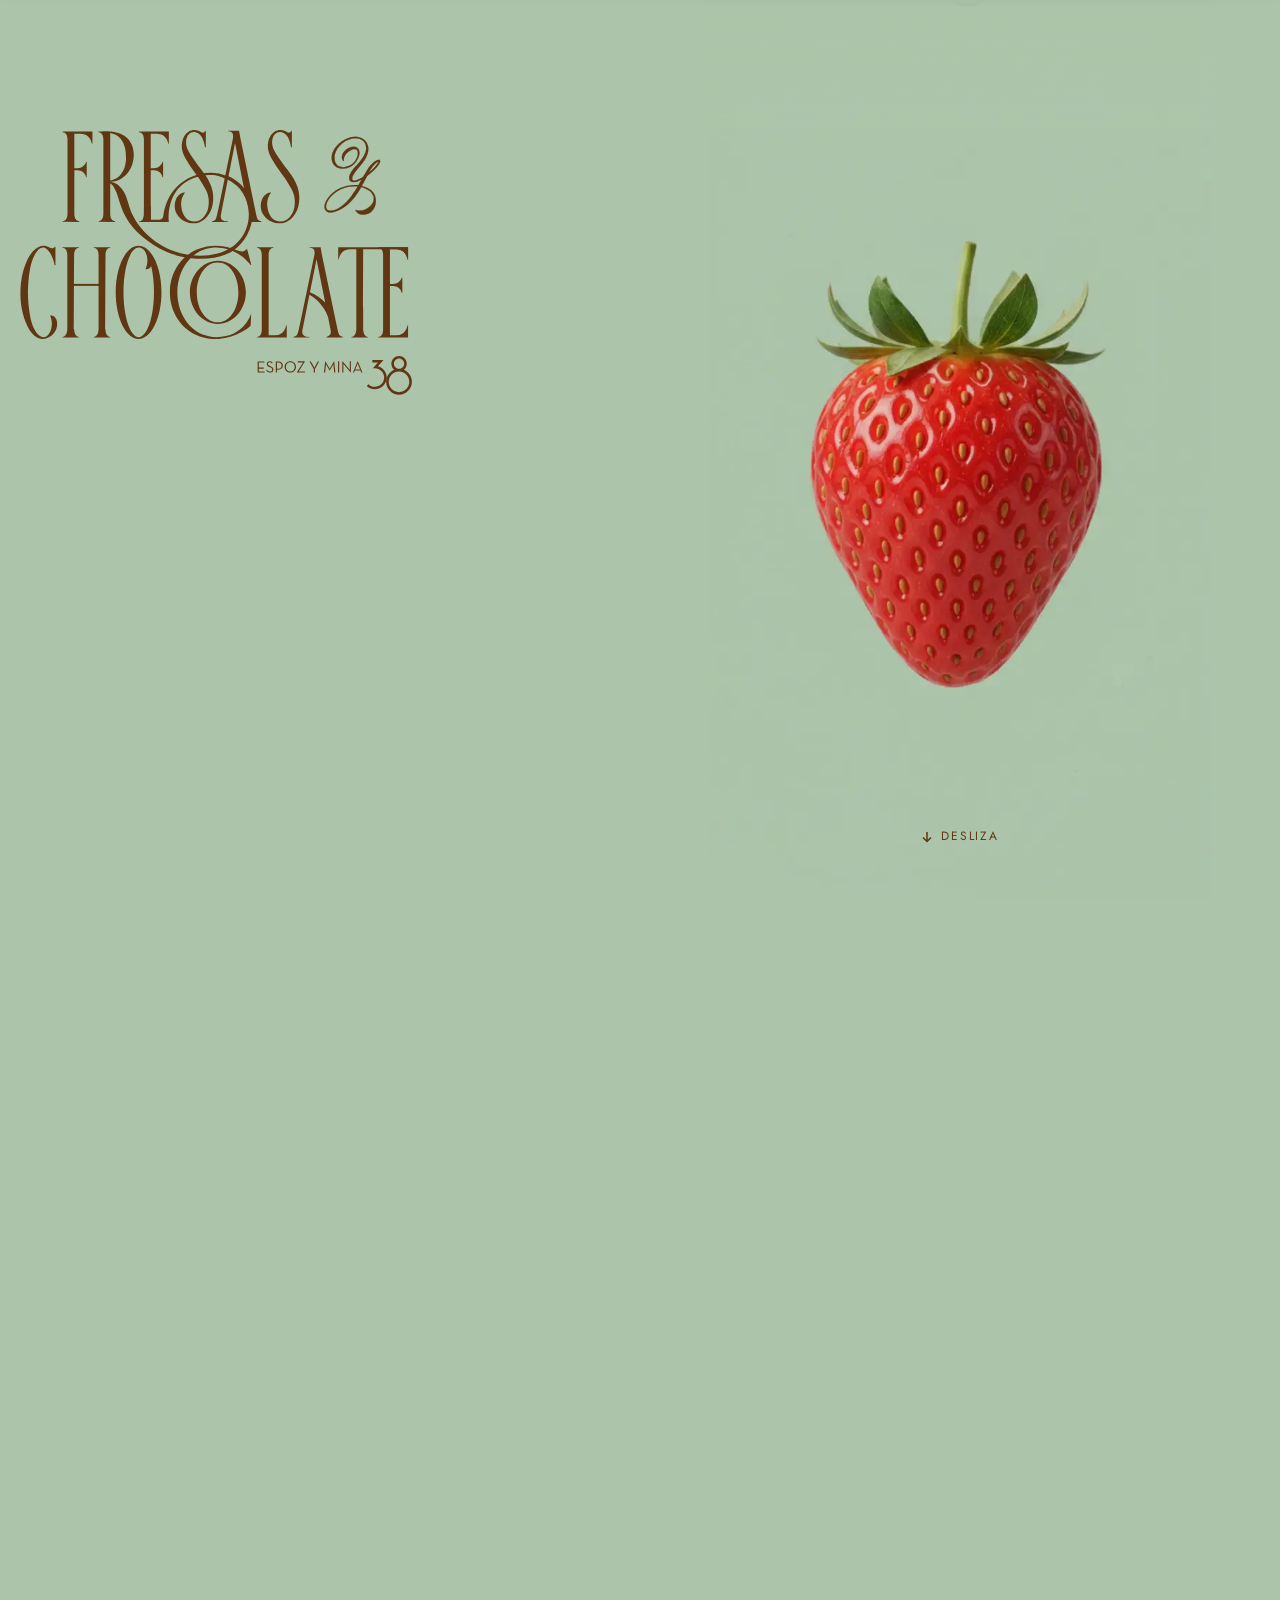
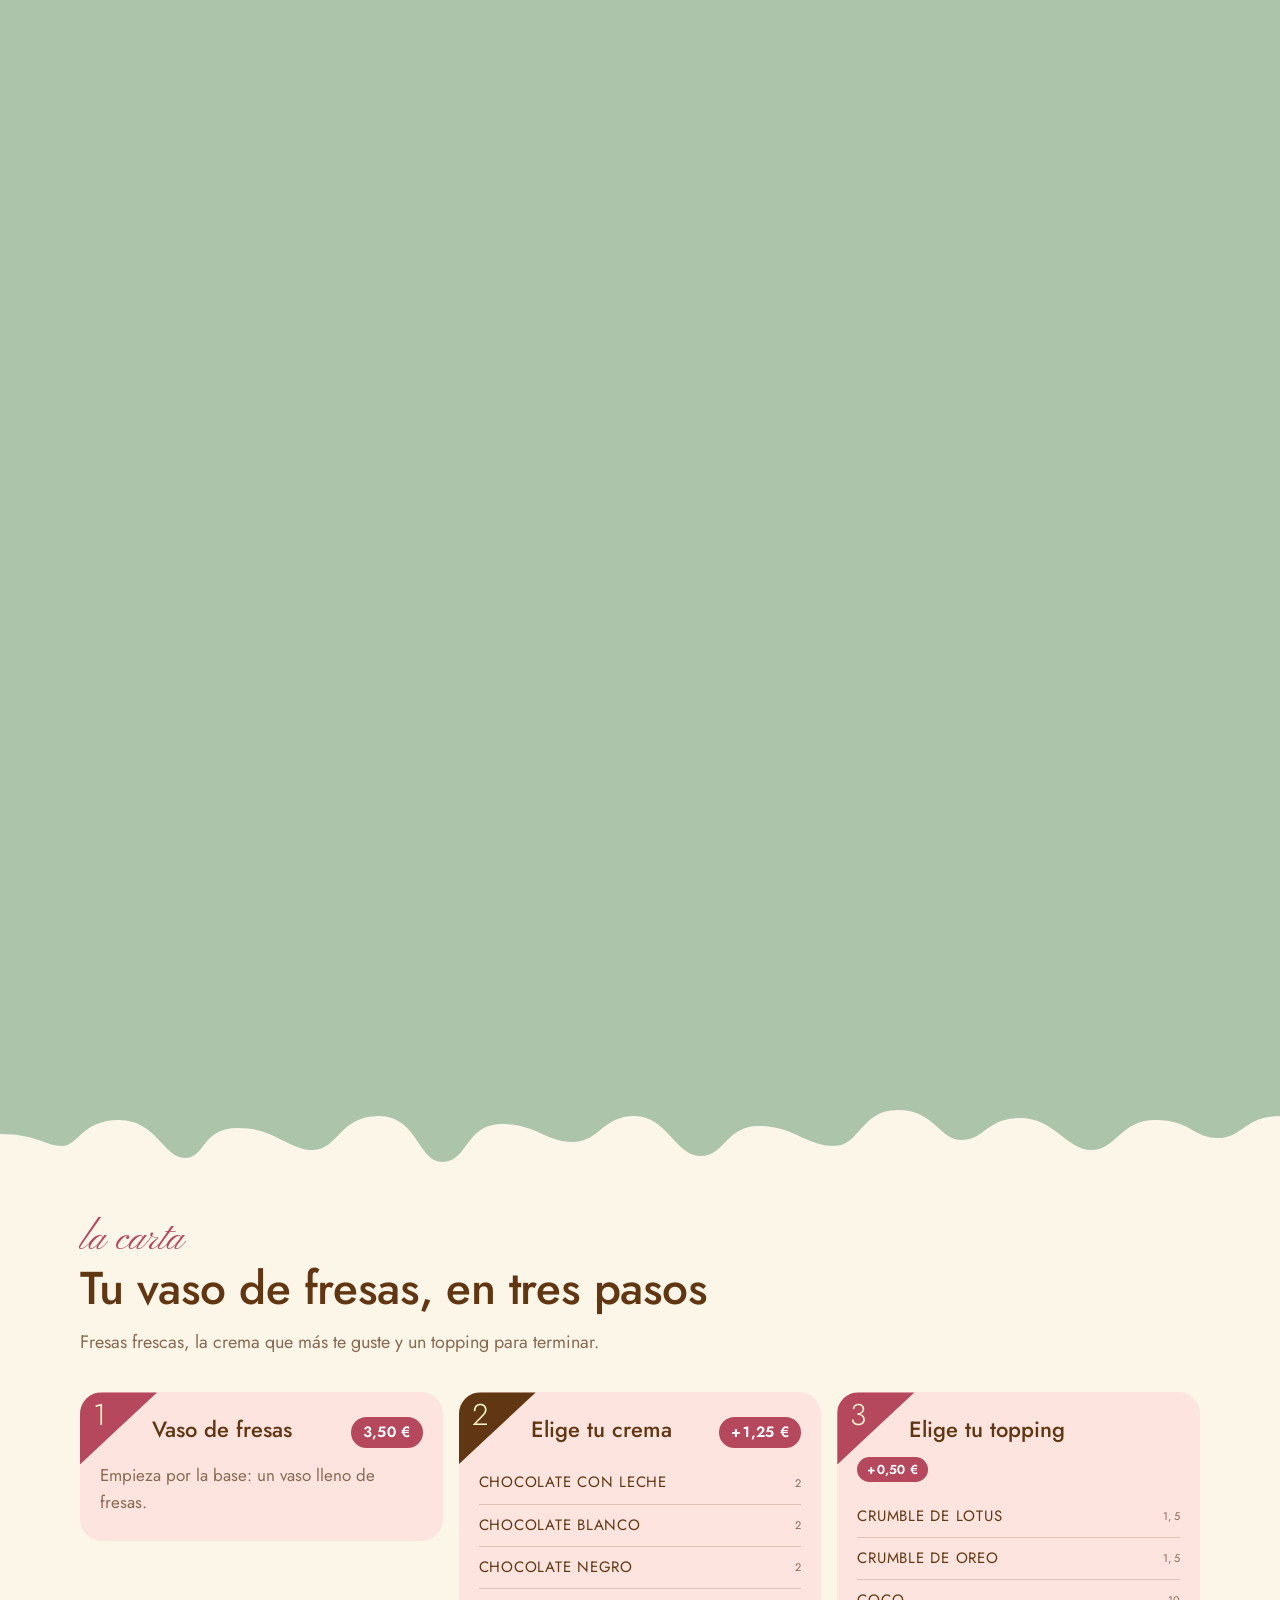
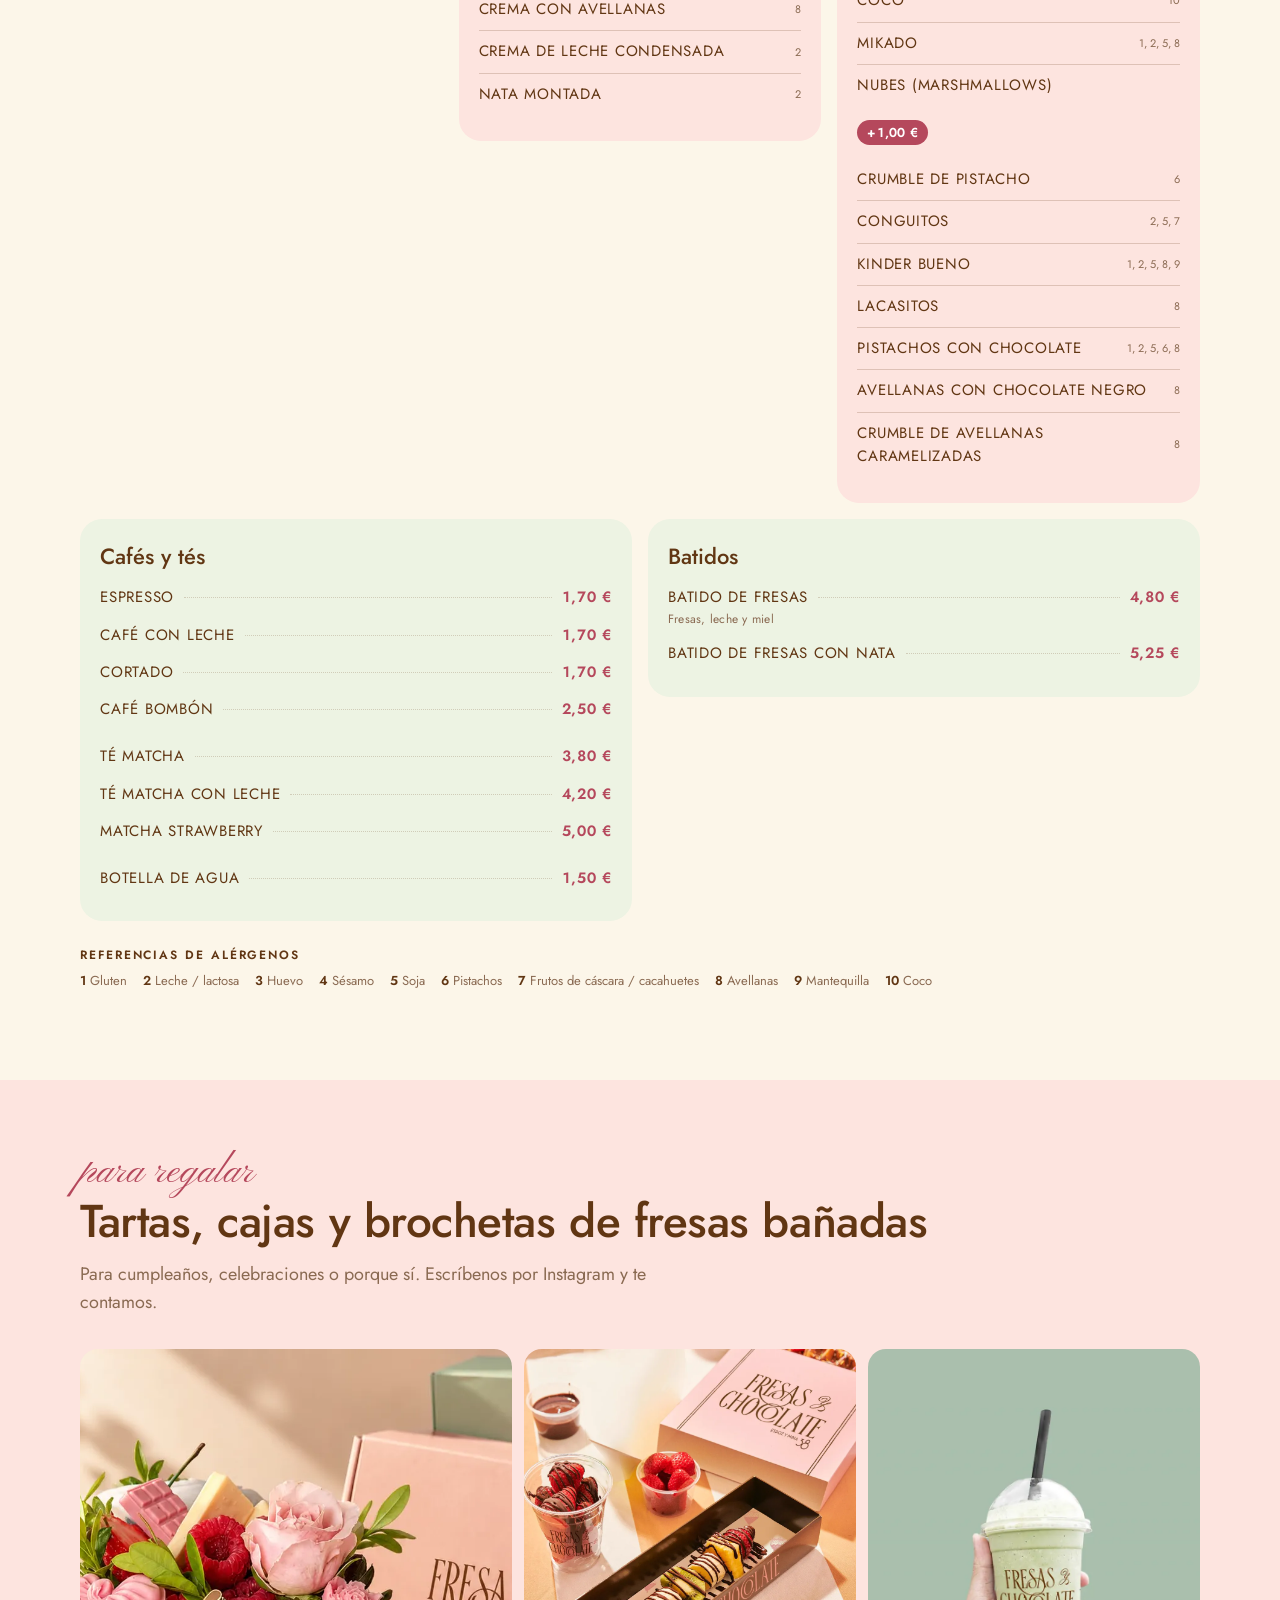
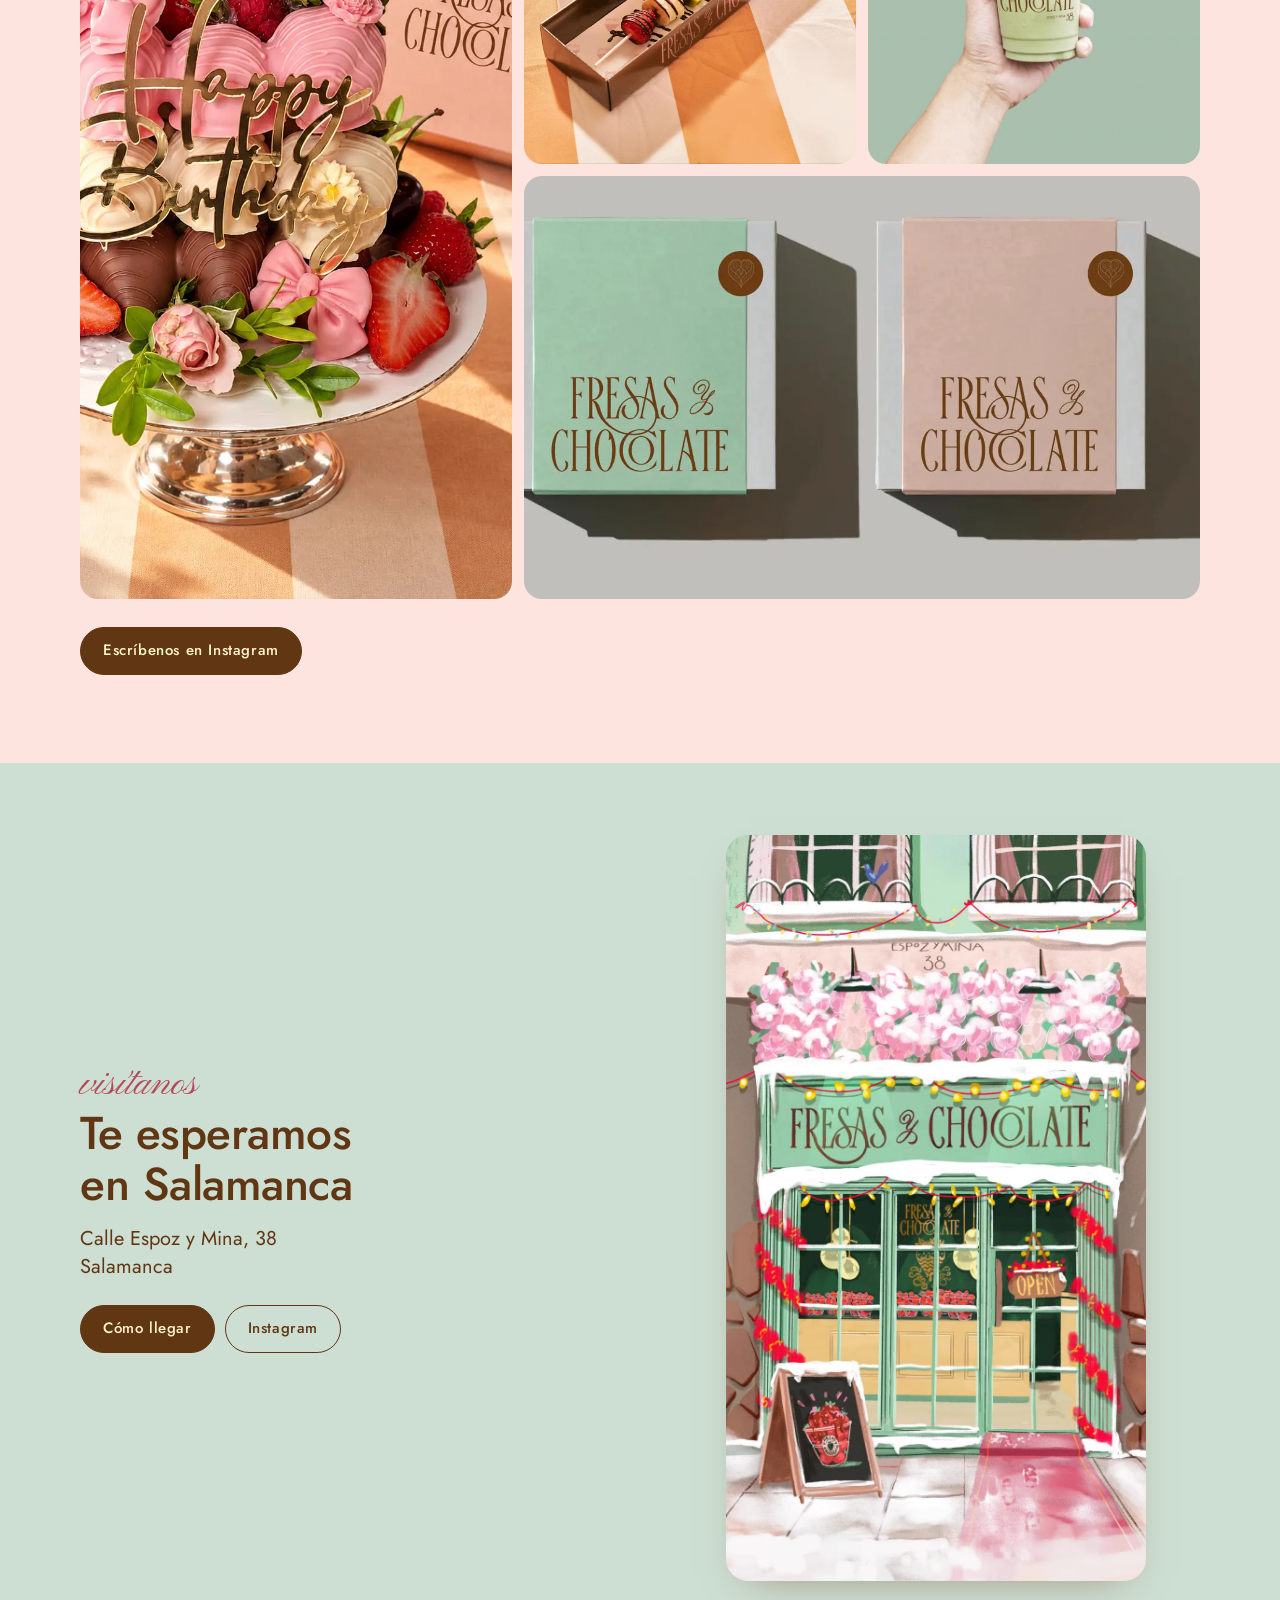
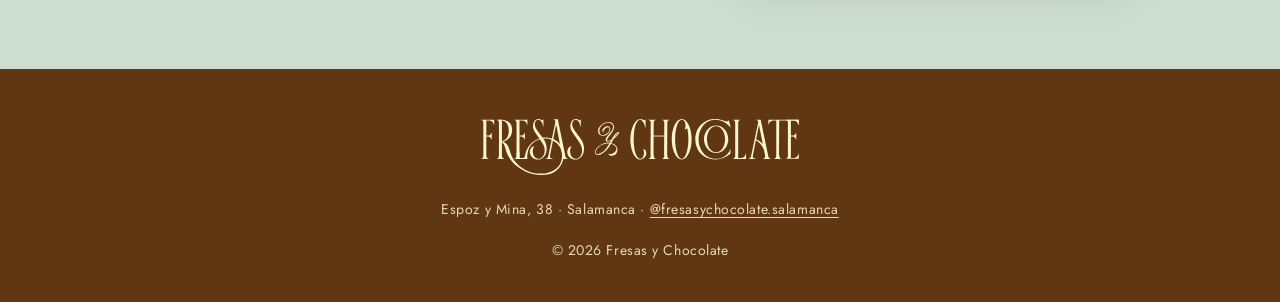
==== commit 4f50bcb3: "Desliza debajo de la fresa" ====
--- a/index.html
+++ b/index.html
@@ -36,12 +36,12 @@
       <div class="hero-brand">
         <h1 class="sr-only">Fresas y Chocolate, Espoz y Mina 38, Salamanca</h1>
         <svg class="logo" aria-hidden="true" focusable="false" xmlns="http://www.w3.org/2000/svg" viewBox="75.15 375.17 195.80 133.55"><g fill="currentColor"><path d="M 193.429688 490.386719 L 196.730469 490.386719 L 196.730469 490.894531 L 194.003906 490.894531 L 194.003906 493.4375 L 196.4375 493.4375 L 196.4375 493.941406 L 194.003906 493.941406 L 194.003906 495.292969 L 196.84375 495.292969 L 196.84375 495.804688 L 193.429688 495.804688 Z M 193.429688 490.386719 "/><path d="M 197.5625 494.769531 L 198.039062 494.515625 C 198.292969 494.96875 198.667969 495.359375 199.433594 495.359375 C 200.0625 495.359375 200.558594 495.007812 200.558594 494.433594 C 200.558594 493.882812 200.214844 493.605469 199.539062 493.300781 L 199.105469 493.101562 C 198.332031 492.753906 197.910156 492.378906 197.910156 491.621094 C 197.910156 490.839844 198.527344 490.320312 199.335938 490.320312 C 200.0625 490.320312 200.515625 490.65625 200.804688 491.132812 L 200.34375 491.421875 C 200.136719 491.085938 199.847656 490.832031 199.335938 490.832031 C 198.804688 490.832031 198.476562 491.140625 198.476562 491.605469 C 198.476562 492.082031 198.734375 492.296875 199.335938 492.578125 L 199.769531 492.777344 C 200.667969 493.175781 201.132812 493.621094 201.132812 494.433594 C 201.132812 495.328125 200.421875 495.871094 199.449219 495.871094 C 198.414062 495.871094 197.847656 495.34375 197.5625 494.769531 "/><path d="M 203.5 493.957031 C 204.71875 493.957031 205.171875 493.316406 205.171875 492.425781 C 205.171875 491.53125 204.71875 490.894531 203.5 490.894531 L 202.878906 490.894531 L 202.878906 493.957031 Z M 202.304688 490.386719 L 203.53125 490.386719 C 205.015625 490.386719 205.769531 491.207031 205.769531 492.425781 C 205.769531 493.621094 205.015625 494.457031 203.53125 494.457031 L 202.878906 494.457031 L 202.878906 495.804688 L 202.304688 495.804688 Z M 202.304688 490.386719 "/><path d="M 211.621094 493.09375 C 211.621094 491.804688 210.695312 490.839844 209.429688 490.839844 C 208.171875 490.839844 207.246094 491.804688 207.246094 493.09375 C 207.246094 494.386719 208.171875 495.351562 209.429688 495.351562 C 210.695312 495.351562 211.621094 494.386719 211.621094 493.09375 M 206.648438 493.09375 C 206.648438 491.460938 207.890625 490.320312 209.429688 490.320312 C 210.976562 490.320312 212.21875 491.460938 212.21875 493.09375 C 212.21875 494.730469 210.976562 495.867188 209.429688 495.867188 C 207.890625 495.867188 206.648438 494.730469 206.648438 493.09375 "/><path d="M 212.632812 495.71875 L 215.664062 490.894531 L 213.066406 490.894531 L 213.066406 490.382812 L 216.558594 490.382812 L 216.558594 490.472656 L 213.535156 495.292969 L 216.570312 495.292969 L 216.570312 495.804688 L 212.632812 495.804688 Z M 212.632812 495.71875 "/><path d="M 220.894531 494.105469 L 218.84375 490.386719 L 219.492188 490.386719 L 220.964844 493.078125 C 221.082031 493.285156 221.195312 493.628906 221.195312 493.628906 C 221.195312 493.628906 221.316406 493.292969 221.425781 493.078125 L 222.894531 490.386719 L 223.492188 490.386719 L 221.484375 494.082031 L 221.484375 495.804688 L 220.894531 495.804688 Z M 220.894531 494.105469 "/><path d="M 226.488281 490.320312 L 226.570312 490.320312 L 228.425781 493.453125 C 228.5625 493.675781 228.695312 494.011719 228.695312 494.011719 C 228.695312 494.011719 228.832031 493.675781 228.96875 493.453125 L 230.824219 490.320312 L 230.898438 490.320312 L 231.496094 495.804688 L 230.914062 495.804688 L 230.539062 492.496094 C 230.5 492.164062 230.492188 491.683594 230.492188 491.683594 C 230.492188 491.683594 230.332031 492.148438 230.148438 492.457031 L 228.714844 494.894531 L 228.648438 494.894531 L 227.222656 492.457031 C 227.046875 492.164062 226.871094 491.675781 226.871094 491.675781 C 226.871094 491.675781 226.863281 492.164062 226.824219 492.496094 L 226.449219 495.804688 L 225.890625 495.804688 Z M 226.488281 490.320312 "/><path d="M 232.777344 490.382812 L 233.359375 490.382812 L 233.359375 495.804688 L 232.777344 495.804688 Z M 232.777344 490.382812 "/><path d="M 235.734375 492.035156 C 235.585938 491.851562 235.363281 491.53125 235.363281 491.53125 C 235.363281 491.53125 235.410156 491.914062 235.410156 492.144531 L 235.410156 495.804688 L 234.867188 495.804688 L 234.867188 490.328125 L 234.964844 490.328125 L 238.199219 494.15625 C 238.351562 494.339844 238.574219 494.65625 238.574219 494.65625 C 238.574219 494.65625 238.535156 494.273438 238.535156 494.042969 L 238.535156 490.382812 L 239.066406 490.382812 L 239.066406 495.859375 L 238.972656 495.859375 Z M 235.734375 492.035156 "/><path d="M 243.566406 494.402344 L 242.609375 491.996094 C 242.503906 491.738281 242.402344 491.347656 242.402344 491.347656 C 242.402344 491.347656 242.289062 491.738281 242.183594 491.996094 L 241.226562 494.402344 Z M 242.351562 490.328125 L 242.449219 490.328125 L 244.742188 495.804688 L 244.136719 495.804688 L 243.769531 494.894531 L 241.03125 494.894531 L 240.671875 495.804688 L 240.105469 495.804688 Z M 242.351562 490.328125 "/><path d="M 262.632812 505.445312 C 259.855469 505.445312 257.59375 503.183594 257.59375 500.40625 C 257.59375 497.625 259.855469 495.363281 262.632812 495.363281 C 265.414062 495.363281 267.675781 497.625 267.675781 500.40625 C 267.675781 503.183594 265.414062 505.445312 262.632812 505.445312 M 262.660156 488.996094 C 264.042969 488.996094 265.167969 490.121094 265.167969 491.503906 C 265.167969 492.882812 264.042969 494.007812 262.660156 494.007812 C 261.277344 494.007812 260.15625 492.882812 260.15625 491.503906 C 260.15625 490.121094 261.277344 488.996094 262.660156 488.996094 M 264.929688 494.523438 C 265.847656 493.832031 266.441406 492.734375 266.441406 491.503906 C 266.441406 489.417969 264.746094 487.722656 262.660156 487.722656 C 260.578125 487.722656 258.882812 489.417969 258.882812 491.503906 C 258.882812 492.726562 259.46875 493.816406 260.375 494.507812 C 258.003906 495.417969 256.320312 497.71875 256.320312 500.40625 C 256.320312 503.886719 259.152344 506.71875 262.632812 506.71875 C 266.113281 506.71875 268.949219 503.886719 268.949219 500.40625 C 268.949219 497.730469 267.28125 495.441406 264.929688 494.523438 "/><path d="M 252.363281 492.765625 L 255.011719 489.667969 L 249.597656 489.667969 L 249.597656 490.898438 L 252.339844 490.898438 L 250.917969 492.5625 L 250.582031 492.953125 L 250.003906 493.625 L 249.773438 493.898438 L 249.769531 493.898438 L 249.773438 493.902344 L 249.777344 493.917969 C 249.78125 493.914062 249.78125 493.914062 249.785156 493.914062 C 249.792969 493.914062 249.800781 493.910156 249.8125 493.910156 C 250.132812 493.832031 250.460938 493.792969 250.792969 493.789062 C 250.808594 493.789062 250.828125 493.789062 250.84375 493.789062 C 251.050781 493.789062 251.25 493.804688 251.449219 493.832031 C 253.660156 494.125 255.371094 496.027344 255.371094 498.316406 C 255.371094 500.8125 253.339844 502.84375 250.84375 502.84375 C 249.644531 502.84375 248.511719 502.378906 247.660156 501.535156 L 246.859375 502.472656 C 247.9375 503.503906 249.347656 504.074219 250.84375 504.074219 C 254.019531 504.074219 256.601562 501.492188 256.601562 498.316406 C 256.601562 495.667969 254.800781 493.429688 252.363281 492.765625 "/><path d="M 207.429688 472.683594 C 207.429688 472.683594 206.765625 477.628906 201.921875 477.628906 L 198.835938 477.628906 C 198.820312 476.699219 198.8125 474.835938 198.8125 474.617188 L 198.8125 438.382812 C 198.8125 436.136719 199.679688 434.757812 201.207031 434.757812 L 201.207031 434.480469 L 193.0625 434.480469 L 193.0625 434.757812 C 194.59375 434.757812 195.460938 436.136719 195.460938 438.382812 L 195.460938 474.574219 C 195.460938 474.644531 195.457031 474.761719 195.457031 474.902344 C 195.429688 477.085938 194.570312 478.425781 193.0625 478.425781 L 193.0625 478.703125 L 207.683594 478.703125 L 207.683594 472.683594 Z M 207.429688 472.683594 "/><path d="M 103.613281 438.382812 C 103.613281 436.136719 104.488281 434.757812 106.019531 434.757812 L 106.019531 434.480469 L 97.875 434.480469 L 97.875 434.757812 C 99.402344 434.757812 100.269531 436.136719 100.269531 438.382812 C 100.269531 438.382812 100.269531 474.453125 100.269531 474.597656 C 100.242188 476.78125 99.378906 478.425781 97.875 478.425781 L 97.875 478.703125 L 105.984375 478.703125 L 105.984375 478.425781 C 104.476562 478.425781 103.636719 476.78125 103.609375 474.597656 C 103.609375 474.453125 103.613281 438.382812 103.613281 438.382812 "/><path d="M 245.082031 474.597656 C 245.078125 474.453125 245.082031 435.289062 245.082031 435.289062 C 245.082031 435.148438 245.347656 435.003906 245.839844 434.898438 C 244.582031 434.90625 243.324219 434.914062 242.066406 434.917969 C 241.757812 434.921875 241.453125 434.921875 241.144531 434.921875 C 241.535156 435.019531 241.742188 435.148438 241.742188 435.289062 L 241.742188 474.574219 C 241.742188 474.644531 241.738281 474.453125 241.738281 474.597656 C 241.710938 476.78125 240.847656 478.425781 239.34375 478.425781 L 239.34375 478.703125 L 247.453125 478.703125 L 247.453125 478.425781 C 245.945312 478.425781 245.105469 476.78125 245.082031 474.597656 "/><path d="M 118.992188 438.382812 C 118.992188 436.136719 119.785156 434.757812 121.316406 434.757812 L 121.316406 434.480469 L 113.167969 434.480469 L 113.167969 434.757812 C 114.699219 434.757812 115.566406 436.136719 115.566406 438.382812 C 115.566406 438.382812 115.566406 474.453125 115.566406 474.597656 C 115.539062 476.78125 114.675781 478.425781 113.167969 478.425781 L 113.167969 478.703125 L 121.28125 478.703125 L 121.28125 478.425781 C 119.773438 478.425781 118.933594 476.78125 118.90625 474.597656 C 118.90625 474.453125 118.992188 438.382812 118.992188 438.382812 "/><path d="M 232.867188 434.480469 L 232.867188 440.5 L 233.121094 440.5 C 233.121094 440.5 233.785156 435.550781 238.628906 435.550781 L 261.308594 435.550781 C 266.152344 435.550781 266.816406 440.5 266.816406 440.5 L 267.070312 440.5 L 267.070312 434.480469 Z M 232.867188 434.480469 "/><path d="M 261.308594 435.550781 C 266.152344 435.550781 266.816406 440.496094 266.816406 440.496094 L 267.070312 440.496094 L 267.070312 434.480469 L 252.449219 434.480469 L 252.449219 434.757812 C 253.980469 434.757812 254.847656 436.136719 254.847656 438.382812 L 254.847656 474.546875 C 254.847656 474.617188 254.84375 474.726562 254.84375 474.863281 C 254.816406 477.046875 253.957031 478.386719 252.449219 478.386719 L 252.449219 478.664062 L 267.070312 478.664062 L 267.070312 472.644531 L 266.816406 472.644531 C 266.816406 472.644531 266.152344 477.59375 261.308594 477.59375 L 258.222656 477.59375 C 258.203125 476.664062 258.195312 474.800781 258.195312 474.582031 L 258.195312 453.484375 C 260.136719 453.484375 260.886719 453.457031 261.769531 453.945312 C 263.65625 454.992188 264.007812 456.902344 264.007812 456.902344 L 264.261719 456.902344 L 264.261719 449.304688 L 264.007812 449.304688 C 264.007812 449.304688 263.65625 450.957031 261.769531 452.003906 C 260.886719 452.492188 260.136719 452.464844 258.195312 452.464844 L 258.195312 435.550781 Z M 261.308594 435.550781 "/><path d="M 219.03125 456.5625 L 222.257812 440.398438 L 226.496094 461.609375 C 224.53125 459.597656 221.988281 457.808594 219.03125 456.5625 M 233.730469 477.78125 C 233.152344 477.296875 232.988281 476.933594 231.820312 471.339844 L 224.933594 438.382812 L 224.246094 434.480469 L 218.792969 434.480469 L 218.792969 434.757812 C 220.320312 434.757812 221.792969 435.304688 221.1875 438.382812 L 214.304688 471.339844 C 213.136719 476.933594 212.972656 477.296875 212.390625 477.78125 C 211.769531 478.304688 210.988281 478.421875 210.988281 478.421875 L 210.988281 478.699219 L 218.691406 478.699219 L 218.71875 478.445312 L 217.160156 478.359375 C 215.851562 477.894531 214.957031 477.246094 215.339844 475.179688 L 216.015625 471.664062 L 218.785156 457.800781 C 222.488281 459.90625 225.953125 463.484375 227.894531 468.609375 L 228.503906 471.664062 L 229.179688 475.179688 C 229.5625 477.246094 228.667969 477.894531 227.359375 478.359375 L 227.113281 478.445312 L 227.140625 478.699219 L 235.136719 478.699219 L 235.136719 478.421875 C 235.136719 478.421875 234.355469 478.304688 233.730469 477.78125 "/><path d="M 93.171875 468.105469 C 92.636719 467.875 91.808594 467.902344 91.808594 467.902344 C 94.140625 472.988281 91.492188 478.878906 88.429688 478.617188 C 85.371094 478.359375 82.808594 473.066406 82.023438 468.085938 C 81.238281 463.101562 80.585938 458.042969 81.265625 450.921875 C 81.945312 443.800781 83.046875 440.175781 84.773438 437.488281 C 86.5 434.804688 87.734375 434.734375 88.636719 434.699219 C 89.285156 434.789062 89.949219 435.148438 90.6875 435.921875 C 93.40625 438.792969 94.039062 443.304688 94.039062 443.304688 L 94.457031 443.304688 L 94.457031 434.132812 C 94.410156 434.199219 94.359375 434.261719 94.308594 434.320312 C 93.8125 434.90625 93.105469 435.289062 91.996094 434.90625 C 91.761719 434.777344 91.441406 434.609375 91.054688 434.441406 C 89.25 433.324219 86.523438 433.316406 83.464844 436.472656 C 80.402344 439.628906 77.816406 446.886719 77.394531 454.285156 C 77.148438 458.558594 77.316406 464.824219 79.878906 471.214844 C 82.445312 477.605469 85.738281 479.429688 88.332031 479.429688 C 90.921875 479.429688 94.6875 477.160156 95.210938 473.25 C 95.734375 469.335938 93.542969 468.261719 93.171875 468.105469 "/><path d="M 116.683594 453.429688 L 101.945312 453.429688 L 101.945312 452.460938 L 116.683594 452.460938 Z M 116.683594 453.429688 "/><path d="M 173.890625 471.25 C 167.96875 471.25 163.644531 464.707031 163.644531 456.640625 C 163.644531 448.570312 167.96875 442.027344 173.890625 442.027344 C 179.816406 442.027344 184.007812 448.570312 184.007812 456.640625 C 184.007812 464.707031 179.816406 471.25 173.890625 471.25 M 173.964844 441.101562 C 166.570312 441.101562 160.269531 448.042969 160.269531 456.601562 C 160.269531 465.164062 166.570312 472.101562 173.964844 472.101562 C 181.363281 472.101562 187.664062 465.164062 187.664062 456.601562 C 187.664062 448.042969 181.363281 441.101562 173.964844 441.101562 "/><path d="M 173.234375 478.558594 C 170.652344 478.558594 168.304688 477.832031 166.191406 477.109375 C 159.179688 474.21875 154.132812 466.128906 154.132812 456.605469 C 154.132812 451.113281 155.8125 446.097656 158.578125 442.28125 C 162.441406 437.011719 167.59375 434.871094 172.359375 434.691406 C 172.449219 434.691406 172.628906 434.679688 172.628906 434.679688 C 176.898438 434.574219 180.824219 436.078125 183.195312 437.351562 C 187.273438 439.546875 189.992188 443.164062 189.992188 443.164062 L 190.347656 443.164062 L 188.234375 435.238281 C 188.234375 435.238281 187.234375 436.546875 186.042969 436.546875 C 184.851562 436.546875 182.609375 435.636719 180.496094 434.953125 C 176.6875 433.722656 170.535156 432.84375 163.980469 435.550781 C 162.882812 435.988281 161.832031 436.511719 160.839844 437.121094 C 160.820312 437.132812 160.800781 437.144531 160.78125 437.15625 C 160.730469 437.183594 160.679688 437.21875 160.628906 437.25 C 160.597656 437.269531 160.5625 437.289062 160.527344 437.3125 C 160.484375 437.34375 160.4375 437.371094 160.394531 437.398438 C 154.316406 441.335938 150.460938 448.386719 150.460938 456.535156 C 150.460938 467.335938 157.242188 476.375 166.992188 478.664062 C 178.425781 481.800781 188.648438 474.402344 190 472.90625 L 190.300781 466.875 C 190.300781 466.875 187.128906 478.558594 173.234375 478.558594 "/><path d="M 135.222656 478.566406 C 131.101562 478.566406 127.757812 468.671875 127.757812 456.484375 C 127.757812 444.296875 131.101562 434.6875 135.222656 434.6875 C 135.769531 434.6875 136.796875 434.804688 137.925781 435.933594 C 139.515625 437.960938 140.132812 441.78125 138.53125 445.289062 C 138.53125 445.289062 139.46875 445.414062 140.0625 445.089844 C 140.242188 444.992188 140.847656 444.660156 141.339844 443.863281 C 142.1875 447.441406 142.6875 451.789062 142.6875 456.484375 C 142.6875 468.671875 139.347656 478.566406 135.222656 478.566406 M 135.152344 433.773438 C 128.964844 433.773438 123.949219 443.996094 123.949219 456.601562 C 123.949219 469.210938 128.964844 479.429688 135.152344 479.429688 C 141.339844 479.429688 146.359375 469.210938 146.359375 456.601562 C 146.359375 443.996094 141.339844 433.773438 135.152344 433.773438 "/><path d="M 97.972656 377.894531 L 97.972656 378.171875 C 99.496094 378.171875 100.363281 379.550781 100.363281 381.796875 L 100.363281 417.980469 C 100.363281 420.226562 99.496094 421.730469 97.972656 421.730469 L 97.972656 422.0625 L 106.097656 422.109375 L 106.097656 421.777344 C 104.570312 421.777344 103.707031 420.269531 103.707031 418.023438 L 103.707031 378.964844 L 106.808594 378.964844 C 111.644531 378.964844 112.304688 383.914062 112.304688 383.914062 L 112.558594 383.914062 L 112.558594 377.894531 Z M 97.972656 377.894531 "/><path d="M 109.5 392.691406 C 109.5 392.691406 109.152344 394.339844 107.269531 395.386719 C 106.355469 395.890625 105.589844 395.84375 103.484375 395.84375 C 103.5 396.03125 103.480469 396.105469 103.46875 396.179688 L 102.890625 396.203125 C 102.816406 396.570312 103.515625 396.492188 103.484375 396.863281 C 105.589844 396.863281 106.355469 396.816406 107.269531 397.320312 C 109.152344 398.367188 109.5 400.269531 109.5 400.269531 L 109.757812 400.269531 L 109.757812 392.691406 Z M 109.5 392.691406 "/><path d="M 135.371094 377.898438 L 135.371094 378.175781 C 136.898438 378.175781 137.765625 379.550781 137.765625 381.792969 L 137.765625 417.898438 C 137.765625 418.308594 137.734375 420.339844 137.675781 420.695312 C 138.832031 420.589844 139.992188 421.578125 141.148438 421.457031 C 141.121094 421.203125 141.105469 418.222656 141.105469 417.945312 L 141.105469 378.96875 L 144.210938 378.96875 C 149.046875 378.96875 149.707031 383.902344 149.707031 383.902344 L 149.960938 383.902344 L 149.960938 377.898438 Z M 135.371094 377.898438 "/><path d="M 146.902344 392.691406 C 146.902344 392.691406 146.554688 394.339844 144.667969 395.386719 C 143.757812 395.890625 142.988281 395.84375 140.886719 395.84375 C 140.902344 396.03125 140.878906 396.105469 140.867188 396.179688 L 140.292969 396.203125 C 140.21875 396.570312 140.914062 396.492188 140.886719 396.863281 C 142.988281 396.863281 143.757812 396.816406 144.667969 397.320312 C 146.554688 398.367188 146.902344 400.269531 146.902344 400.269531 L 147.15625 400.269531 L 147.15625 392.691406 Z M 146.902344 392.691406 "/><path d="M 121.265625 418.023438 L 121.265625 378.304688 C 121.265625 378.304688 121.816406 378.367188 121.316406 378.304688 C 120.933594 378.261719 120.582031 378.121094 120.308594 377.894531 L 115.53125 377.894531 L 115.53125 378.171875 C 117.054688 378.171875 117.921875 379.550781 117.921875 381.796875 L 117.921875 417.980469 C 117.921875 420.226562 117.054688 421.734375 115.53125 421.734375 L 115.53125 422.0625 L 123.65625 422.109375 L 123.65625 421.777344 C 122.128906 421.777344 121.265625 420.269531 121.265625 418.023438 "/><path d="M 121.011719 401.691406 C 121.011719 401.691406 123.484375 401.894531 125.792969 399.621094 C 128.101562 397.347656 128.878906 394.363281 129.015625 391.125 C 129.152344 387.886719 128.59375 380.796875 122.5625 378.996094 C 116.53125 377.199219 120.128906 380.523438 120.128906 380.523438 C 120.128906 380.523438 116.292969 377.894531 117.992188 377.894531 L 120.308594 377.894531 C 121.890625 377.894531 130.101562 378.011719 132.273438 385.613281 C 134.445312 393.210938 129.726562 402.472656 121.113281 402.539062 Z M 121.011719 401.691406 "/><path d="M 210.1875 377.410156 L 210.1875 385.539062 L 209.78125 385.539062 C 209.78125 385.539062 209.101562 380.589844 206.929688 379.097656 C 204.761719 377.601562 203.199219 377.949219 201.910156 379.167969 C 200.621094 380.382812 199.636719 383.59375 201.742188 387.589844 C 203.84375 391.585938 209.269531 397.976562 211 400.859375 C 212.730469 403.746094 214.867188 408.851562 213.34375 414.515625 C 211.816406 420.175781 207.507812 423.097656 203.574219 422.816406 C 199.636719 422.539062 195.601562 419.621094 195.058594 415.660156 C 194.515625 411.699219 196.550781 407.703125 200.042969 407.738281 C 200.042969 407.738281 197.90625 410.242188 198.109375 413.855469 C 198.3125 417.46875 200.074219 421.945312 204.417969 421.945312 C 208.617188 421.945312 210.835938 417.820312 211.375 415.140625 C 211.882812 412.605469 211.753906 409.632812 210.324219 406.664062 C 207.777344 401.382812 203.84375 396.96875 202.214844 394.226562 C 200.585938 391.480469 197.566406 387.796875 198.621094 382.933594 C 199.671875 378.070312 202.929688 377.167969 204.488281 377.167969 C 206.046875 377.167969 207.335938 377.929688 207.914062 378.242188 C 208.492188 378.554688 209.269531 378.660156 210.1875 377.410156 "/><path d="M 168.066406 377.410156 L 168.066406 385.539062 L 167.660156 385.539062 C 167.660156 385.539062 166.980469 380.589844 164.808594 379.097656 C 162.640625 377.601562 161.078125 377.949219 159.789062 379.167969 C 158.5 380.382812 157.515625 383.59375 159.621094 387.589844 C 161.722656 391.585938 167.152344 397.976562 168.878906 400.859375 C 170.609375 403.746094 172.746094 408.851562 171.222656 414.515625 C 169.695312 420.175781 165.386719 423.097656 161.453125 422.816406 C 157.515625 422.539062 153.480469 419.621094 152.9375 415.660156 C 152.394531 411.699219 154.429688 407.703125 157.921875 407.738281 C 157.921875 407.738281 155.785156 410.242188 155.988281 413.855469 C 156.191406 417.46875 157.953125 421.945312 162.296875 421.945312 C 166.496094 421.945312 168.714844 417.820312 169.253906 415.140625 C 169.761719 412.605469 169.632812 409.632812 168.203125 406.664062 C 165.65625 401.382812 161.722656 396.96875 160.09375 394.226562 C 158.464844 391.480469 155.445312 387.796875 156.5 382.933594 C 157.550781 378.070312 160.808594 377.167969 162.367188 377.167969 C 163.925781 377.167969 165.21875 377.929688 165.792969 378.242188 C 166.371094 378.554688 167.152344 378.660156 168.066406 377.410156 "/><path d="M 193.816406 421.183594 C 193.242188 420.695312 193.074219 420.324219 191.910156 414.6875 L 185.042969 381.457031 L 184.351562 377.519531 L 178.914062 377.519531 L 178.914062 377.800781 C 180.441406 377.800781 181.90625 378.351562 181.304688 381.457031 L 174.4375 414.6875 C 173.269531 420.324219 173.105469 420.695312 172.527344 421.183594 C 171.90625 421.710938 171.128906 421.828125 171.128906 421.828125 L 171.128906 422.109375 L 178.8125 422.109375 L 178.839844 421.851562 L 177.285156 421.761719 C 175.976562 421.296875 175.085938 420.640625 175.464844 418.554688 L 176.140625 415.011719 L 182.371094 383.492188 L 187.566406 409.757812 C 187.695312 409.886719 187.820312 410.023438 187.9375 410.164062 L 188.894531 415.011719 L 189.535156 418.367188 C 189.460938 418.507812 189.386719 418.648438 189.304688 418.78125 C 189.363281 419.183594 189.367188 419.53125 189.328125 419.832031 C 189.566406 420.273438 189.699219 420.765625 189.730469 421.269531 C 189.746094 421.546875 189.726562 421.832031 189.675781 422.109375 L 195.21875 422.109375 L 195.21875 421.828125 C 195.21875 421.828125 194.441406 421.710938 193.816406 421.183594 "/><path d="M 189.941406 411.386719 C 186.902344 402.296875 178.980469 399.746094 178.980469 399.746094 L 178 400.257812 L 178.648438 401.042969 C 184.863281 404.300781 189.121094 410.863281 189.121094 418.445312 C 189.121094 423.964844 186.863281 428.941406 183.242188 432.5 C 179.925781 435.824219 174.609375 437.953125 169.492188 438.453125 C 148.792969 440.484375 136.285156 427.246094 132.371094 419.019531 C 129.542969 413.078125 130.070312 410 127.015625 405.953125 C 123.964844 401.902344 120.726562 402.578125 120.726562 402.578125 L 119.742188 402.683594 C 122.320312 403.007812 123.125 405.234375 124.035156 406.976562 C 124.945312 408.71875 126.019531 414.207031 128.625 419.261719 C 132.570312 426.914062 140.308594 432.757812 148.210938 436.539062 C 155.574219 440.0625 171.414062 442.664062 181.328125 436.179688 C 189.105469 431.089844 192.972656 420.457031 189.941406 411.386719 "/><path d="M 239.539062 409.171875 L 239.535156 409.175781 C 237.921875 411.476562 236.066406 413.335938 234.238281 414.664062 C 232.257812 416.105469 229.6875 417.175781 227.726562 416.300781 C 227.222656 416.074219 226.976562 415.480469 226.925781 414.878906 C 226.871094 414.277344 227.003906 413.632812 227.226562 413.027344 C 227.449219 412.414062 227.761719 411.824219 228.125 411.265625 C 228.488281 410.707031 228.902344 410.175781 229.347656 409.671875 C 229.792969 409.167969 230.277344 408.699219 230.789062 408.265625 C 231.8125 407.394531 232.960938 406.664062 234.183594 406.101562 C 235.40625 405.53125 236.703125 405.128906 238.03125 404.882812 C 239.359375 404.640625 240.71875 404.558594 242.058594 404.667969 C 242.1875 404.679688 242.320312 404.695312 242.449219 404.710938 C 241.460938 406.363281 240.632812 407.648438 239.539062 409.171875 M 248.511719 396.875 C 250.027344 394.375 251.976562 392.792969 252.632812 392.59375 C 252.570312 392.828125 252.324219 393.339844 251.683594 394.183594 L 251.675781 394.191406 C 250.910156 395.28125 249.523438 396.664062 247.851562 398.019531 C 248.070312 397.609375 248.289062 397.222656 248.511719 396.875 M 246.589844 400.476562 L 246.605469 400.457031 C 246.722656 400.183594 246.871094 399.898438 247.027344 399.605469 C 249.214844 397.972656 251.226562 396.082031 252.289062 394.660156 C 253.050781 393.625 253.421875 392.886719 253.421875 392.410156 C 253.421875 391.984375 253.148438 391.722656 252.714844 391.722656 C 251.53125 391.722656 248.847656 393.789062 247.289062 396.34375 C 246.539062 397.527344 245.816406 398.742188 245.082031 400.046875 C 244.585938 400.375 242.152344 401.917969 240.691406 401.917969 C 240.058594 401.917969 239.886719 401.613281 239.804688 401.347656 C 239.761719 401.199219 239.742188 401.039062 239.742188 400.835938 C 239.742188 399.292969 241.523438 397.183594 243.246094 395.144531 C 245.527344 392.425781 247.648438 389.667969 247.621094 386.003906 C 247.613281 384.75 246.773438 381.332031 242.621094 380.558594 C 242.15625 380.46875 241.722656 380.457031 241.332031 380.457031 C 236.726562 380.457031 231.785156 383.878906 230.082031 388.246094 L 230.074219 388.265625 C 229.808594 389.113281 229.671875 389.921875 229.671875 390.675781 C 229.671875 393.917969 231.894531 396.09375 235.203125 396.09375 L 235.464844 396.09375 C 237.972656 396.011719 240.253906 394.726562 241.726562 392.574219 C 242.757812 391.109375 243.300781 389.640625 243.300781 388.324219 L 243.300781 388.207031 C 243.140625 385.566406 241.285156 385.28125 240.496094 385.28125 C 239.273438 385.28125 237.835938 385.871094 236.648438 386.855469 C 235.378906 387.902344 234.652344 389.195312 234.652344 390.40625 C 234.652344 391.023438 234.847656 391.628906 235.214844 392.160156 L 235.371094 392.386719 L 235.710938 392.085938 C 235.710938 392.085938 235.59375 391.9375 235.636719 391.28125 C 235.710938 390.1875 236.382812 389.148438 237.476562 388.140625 C 238.601562 387.105469 239.894531 386.449219 240.84375 386.460938 C 243.082031 386.484375 242.945312 389.75 241.230469 392.222656 C 239.886719 394.15625 237.726562 395.265625 235.449219 395.34375 L 235.222656 395.34375 C 233.902344 395.34375 232.820312 394.867188 232.089844 393.972656 C 231.429688 393.160156 231.0625 392.003906 231.0625 390.714844 C 231.0625 390.109375 231.136719 389.5 231.285156 388.910156 C 231.824219 386.835938 233.160156 384.898438 235.050781 383.445312 C 236.945312 381.988281 239.183594 381.1875 241.351562 381.1875 C 241.792969 381.1875 242.175781 381.210938 242.527344 381.261719 C 245.640625 381.84375 246.554688 384.007812 246.554688 386.0625 C 246.554688 389.078125 243.996094 392.117188 242.074219 394.15625 L 241.992188 394.246094 C 240.957031 395.347656 238.210938 398.265625 238.210938 400.582031 C 238.210938 401.230469 238.414062 401.765625 238.804688 402.179688 L 238.839844 402.210938 C 239.25 402.539062 239.789062 402.707031 240.4375 402.707031 C 241.699219 402.707031 243.132812 402.0625 244.328125 401.382812 C 244.238281 401.542969 244.148438 401.699219 244.0625 401.855469 C 243.859375 402.21875 243.152344 403.472656 242.765625 404.160156 C 242.757812 404.160156 242.753906 404.160156 242.753906 404.160156 L 242.761719 404.164062 C 242.761719 404.167969 242.757812 404.171875 242.757812 404.171875 C 242.542969 404.144531 242.324219 404.121094 242.109375 404.101562 C 239.308594 403.871094 236.484375 404.417969 233.933594 405.554688 C 232.65625 406.132812 231.457031 406.878906 230.378906 407.777344 C 229.839844 408.226562 229.332031 408.714844 228.859375 409.234375 C 228.386719 409.75 227.941406 410.296875 227.546875 410.882812 C 227.148438 411.46875 226.796875 412.09375 226.535156 412.765625 C 226.277344 413.441406 226.101562 414.171875 226.152344 414.945312 C 226.179688 415.328125 226.273438 415.722656 226.464844 416.085938 C 226.652344 416.445312 226.9375 416.769531 227.28125 416.996094 C 227.378906 417.058594 227.476562 417.113281 227.578125 417.160156 C 228.660156 417.753906 230.636719 417.957031 234.195312 415.925781 C 235.695312 415.132812 237.035156 414.125 238.242188 412.984375 C 238.585938 412.664062 238.945312 412.308594 239.277344 411.941406 C 241.097656 409.984375 242.585938 407.753906 243.835938 405.601562 C 243.835938 405.601562 243.957031 405.375 244.144531 405.03125 C 244.269531 405.066406 244.394531 405.101562 244.519531 405.144531 C 244.683594 405.199219 244.839844 405.253906 245 405.308594 C 245.320312 405.421875 245.636719 405.546875 245.945312 405.679688 C 246.5625 405.949219 247.160156 406.253906 247.71875 406.621094 C 247.996094 406.808594 248.261719 407.003906 248.511719 407.21875 C 248.539062 407.242188 248.5625 407.265625 248.585938 407.285156 C 248.796875 407.480469 248.988281 407.683594 249.164062 407.898438 L 249.167969 407.902344 C 249.515625 408.328125 249.796875 408.800781 249.992188 409.316406 C 251.179688 412.46875 248.640625 414.886719 246.136719 416 C 243.632812 417.113281 241.273438 416.230469 241.273438 416.230469 C 242.207031 418.777344 245.597656 419.1875 248.253906 417.734375 C 250.230469 416.652344 251.265625 414.328125 251.308594 412 C 251.34375 411.496094 251.308594 410.460938 250.886719 409.324219 C 250.886719 409.320312 250.882812 409.308594 250.878906 409.304688 C 250.863281 409.261719 250.847656 409.21875 250.832031 409.175781 C 250.824219 409.152344 250.8125 409.128906 250.804688 409.109375 C 250.476562 408.3125 249.957031 407.480469 249.136719 406.753906 C 249.09375 406.714844 249.050781 406.675781 249.007812 406.640625 C 248.730469 406.398438 248.429688 406.191406 248.125 406 C 247.683594 405.714844 247.210938 405.484375 246.730469 405.289062 C 245.921875 404.941406 245.109375 404.6875 244.429688 404.511719 C 244.96875 403.523438 245.703125 402.171875 245.878906 401.832031 C 246.125 401.359375 246.359375 400.914062 246.589844 400.476562 "/><path d="M 252.542969 392.6875 C 251.796875 393.007812 249.980469 394.5625 248.558594 396.902344 L 248.558594 396.90625 C 248.398438 397.152344 248.230469 397.4375 248.039062 397.792969 C 249.613281 396.496094 250.914062 395.179688 251.628906 394.160156 L 251.636719 394.148438 C 252.242188 393.355469 252.460938 392.898438 252.542969 392.6875 M 247.667969 398.242188 L 247.800781 397.992188 C 248.054688 397.515625 248.265625 397.152344 248.460938 396.84375 C 249.972656 394.359375 251.9375 392.742188 252.617188 392.539062 L 252.714844 392.507812 L 252.6875 392.605469 C 252.648438 392.765625 252.46875 393.246094 251.730469 394.21875 L 251.722656 394.226562 C 250.96875 395.300781 249.566406 396.699219 247.886719 398.0625 Z M 240.871094 404.679688 C 239.941406 404.679688 238.996094 404.765625 238.039062 404.941406 C 236.699219 405.1875 235.410156 405.59375 234.207031 406.152344 C 232.972656 406.722656 231.835938 407.445312 230.824219 408.304688 C 230.3125 408.742188 229.828125 409.214844 229.390625 409.707031 C 228.921875 410.242188 228.511719 410.777344 228.171875 411.296875 C 227.785156 411.894531 227.484375 412.484375 227.277344 413.042969 C 227.035156 413.714844 226.933594 414.332031 226.984375 414.875 C 227.011719 415.195312 227.140625 415.976562 227.75 416.246094 C 228.535156 416.597656 230.738281 417.140625 234.207031 414.617188 C 236.132812 413.214844 237.960938 411.324219 239.488281 409.140625 L 239.492188 409.140625 C 240.535156 407.683594 241.34375 406.449219 242.355469 404.753906 C 242.246094 404.742188 242.148438 404.734375 242.054688 404.726562 C 241.664062 404.695312 241.269531 404.679688 240.871094 404.679688 M 229.296875 416.671875 C 228.71875 416.671875 228.1875 416.566406 227.703125 416.351562 C 227.238281 416.140625 226.933594 415.609375 226.871094 414.882812 C 226.820312 414.324219 226.921875 413.691406 227.171875 413.003906 C 227.378906 412.4375 227.683594 411.839844 228.078125 411.234375 C 228.421875 410.707031 228.832031 410.167969 229.304688 409.632812 C 229.746094 409.132812 230.234375 408.660156 230.75 408.21875 C 231.769531 407.355469 232.917969 406.621094 234.160156 406.046875 C 235.371094 405.488281 236.667969 405.078125 238.019531 404.828125 C 239.394531 404.578125 240.753906 404.503906 242.0625 404.613281 C 242.183594 404.621094 242.3125 404.636719 242.453125 404.652344 L 242.542969 404.660156 L 242.496094 404.738281 C 241.460938 406.472656 240.644531 407.726562 239.582031 409.207031 C 238.046875 411.398438 236.210938 413.300781 234.273438 414.710938 C 233.179688 415.503906 232.042969 416.09375 230.992188 416.40625 C 230.390625 416.585938 229.824219 416.671875 229.296875 416.671875 M 241.371094 416.324219 C 241.730469 417.207031 242.414062 417.859375 243.363281 418.214844 C 244.785156 418.75 246.648438 418.546875 248.226562 417.683594 C 250.046875 416.6875 251.207031 414.511719 251.25 412 C 251.273438 411.695312 251.304688 410.613281 250.835938 409.34375 L 250.828125 409.324219 C 250.8125 409.28125 250.796875 409.238281 250.777344 409.199219 L 250.75 409.128906 C 250.382812 408.222656 249.824219 407.4375 249.097656 406.796875 C 249.054688 406.757812 249.011719 406.71875 248.96875 406.683594 C 248.722656 406.472656 248.4375 406.261719 248.09375 406.046875 C 247.6875 405.785156 247.234375 405.554688 246.710938 405.34375 C 246.011719 405.042969 245.242188 404.78125 244.414062 404.566406 L 244.34375 404.546875 L 244.378906 404.484375 C 244.945312 403.445312 245.65625 402.140625 245.828125 401.808594 C 246.074219 401.332031 246.308594 400.886719 246.542969 400.453125 L 246.550781 400.429688 C 246.675781 400.148438 246.835938 399.84375 246.976562 399.578125 L 246.980469 399.566406 L 246.992188 399.5625 C 249.171875 397.933594 251.183594 396.042969 252.242188 394.625 C 252.996094 393.601562 253.363281 392.875 253.363281 392.410156 C 253.363281 392.015625 253.121094 391.78125 252.714844 391.78125 C 251.546875 391.78125 248.890625 393.828125 247.339844 396.375 C 246.589844 397.558594 245.867188 398.769531 245.132812 400.078125 L 245.125 400.089844 L 245.113281 400.097656 C 244.632812 400.410156 242.171875 401.976562 240.6875 401.976562 C 240.011719 401.976562 239.832031 401.625 239.75 401.363281 C 239.707031 401.210938 239.683594 401.046875 239.683594 400.835938 C 239.683594 399.273438 241.472656 397.152344 243.203125 395.105469 C 245.605469 392.242188 247.589844 389.582031 247.566406 386.003906 C 247.554688 384.457031 246.503906 381.339844 242.613281 380.613281 C 242.140625 380.523438 241.699219 380.511719 241.332031 380.511719 C 236.75 380.511719 231.828125 383.921875 230.136719 388.269531 L 230.128906 388.285156 C 229.863281 389.125 229.726562 389.929688 229.726562 390.679688 C 229.726562 393.882812 231.929688 396.035156 235.203125 396.035156 L 235.464844 396.035156 C 237.953125 395.957031 240.21875 394.683594 241.679688 392.539062 C 242.703125 391.085938 243.246094 389.628906 243.246094 388.324219 L 243.246094 388.207031 C 243.085938 385.617188 241.269531 385.339844 240.496094 385.339844 C 239.285156 385.339844 237.863281 385.921875 236.683594 386.898438 C 235.429688 387.9375 234.710938 389.214844 234.710938 390.40625 C 234.710938 391.011719 234.898438 391.609375 235.261719 392.128906 L 235.378906 392.300781 L 235.640625 392.070312 C 235.601562 391.984375 235.546875 391.765625 235.582031 391.277344 C 235.652344 390.222656 236.257812 389.183594 237.4375 388.097656 C 238.585938 387.042969 239.890625 386.390625 240.847656 386.402344 C 241.519531 386.410156 242.027344 386.707031 242.3125 387.265625 C 242.914062 388.425781 242.476562 390.527344 241.277344 392.253906 C 239.964844 394.148438 237.789062 395.324219 235.453125 395.398438 L 235.222656 395.398438 C 233.886719 395.398438 232.789062 394.917969 232.046875 394.007812 C 231.375 393.183594 231.007812 392.015625 231.007812 390.71875 C 231.007812 390.105469 231.082031 389.492188 231.230469 388.894531 C 231.773438 386.8125 233.117188 384.859375 235.019531 383.398438 C 236.921875 381.9375 239.171875 381.128906 241.351562 381.128906 C 241.792969 381.128906 242.179688 381.15625 242.535156 381.203125 C 246.082031 381.867188 246.613281 384.53125 246.613281 386.0625 C 246.613281 389.078125 244.046875 392.148438 242.117188 394.195312 L 242.03125 394.285156 C 241.003906 395.378906 238.269531 398.289062 238.269531 400.582031 C 238.269531 401.214844 238.464844 401.738281 238.847656 402.140625 L 238.875 402.167969 C 239.277344 402.488281 239.800781 402.652344 240.4375 402.652344 C 241.476562 402.652344 242.738281 402.21875 244.300781 401.332031 L 244.480469 401.230469 L 244.015625 402.054688 C 243.742188 402.542969 243.15625 403.585938 242.816406 404.191406 L 242.796875 404.222656 L 242.789062 404.234375 L 242.75 404.230469 C 242.53125 404.199219 242.3125 404.175781 242.101562 404.15625 C 239.398438 403.9375 236.582031 404.4375 233.957031 405.609375 C 232.667969 406.191406 231.476562 406.933594 230.414062 407.820312 C 229.886719 408.261719 229.375 408.75 228.902344 409.273438 C 228.394531 409.828125 227.96875 410.363281 227.59375 410.914062 C 227.15625 411.558594 226.828125 412.171875 226.589844 412.789062 C 226.289062 413.570312 226.164062 414.273438 226.210938 414.941406 C 226.242188 415.351562 226.34375 415.726562 226.515625 416.058594 C 226.699219 416.417969 226.984375 416.730469 227.3125 416.945312 C 227.402344 417.007812 227.5 417.058594 227.605469 417.109375 C 229.457031 418.128906 232.199219 417 234.167969 415.878906 C 235.574219 415.132812 236.929688 414.148438 238.203125 412.945312 C 238.589844 412.585938 238.933594 412.234375 239.234375 411.902344 C 240.800781 410.222656 242.289062 408.152344 243.785156 405.574219 L 244.117188 404.964844 L 244.160156 404.976562 C 244.28125 405.011719 244.410156 405.046875 244.539062 405.089844 C 244.679688 405.136719 244.832031 405.1875 245.019531 405.253906 C 245.375 405.382812 245.683594 405.503906 245.964844 405.625 C 246.652344 405.925781 247.234375 406.234375 247.75 406.574219 C 248.042969 406.769531 248.3125 406.972656 248.550781 407.175781 C 248.566406 407.191406 248.582031 407.203125 248.59375 407.21875 L 248.625 407.242188 C 248.835938 407.4375 249.03125 407.644531 249.210938 407.863281 C 249.574219 408.3125 249.855469 408.792969 250.046875 409.296875 C 251.246094 412.472656 248.703125 414.921875 246.160156 416.054688 C 243.976562 417.023438 241.878906 416.480469 241.371094 416.324219 M 245.082031 418.621094 C 244.457031 418.621094 243.859375 418.523438 243.324219 418.324219 C 242.304688 417.9375 241.578125 417.222656 241.222656 416.25 L 241.179688 416.136719 L 241.292969 416.179688 C 241.320312 416.1875 243.660156 417.039062 246.113281 415.949219 C 248.609375 414.839844 251.109375 412.441406 249.9375 409.335938 C 249.753906 408.84375 249.476562 408.375 249.121094 407.9375 C 248.945312 407.722656 248.753906 407.515625 248.546875 407.328125 L 248.519531 407.300781 C 248.503906 407.289062 248.488281 407.277344 248.476562 407.261719 C 248.242188 407.0625 247.976562 406.863281 247.6875 406.671875 C 247.179688 406.335938 246.601562 406.027344 245.921875 405.730469 C 245.640625 405.609375 245.335938 405.488281 244.980469 405.363281 C 244.796875 405.296875 244.644531 405.246094 244.503906 405.199219 C 244.390625 405.160156 244.277344 405.128906 244.175781 405.097656 L 243.886719 405.628906 C 242.382812 408.214844 240.890625 410.292969 239.320312 411.980469 C 239.019531 412.316406 238.667969 412.667969 238.28125 413.027344 C 237 414.238281 235.636719 415.230469 234.222656 415.976562 C 232.226562 417.113281 229.449219 418.253906 227.550781 417.210938 C 227.445312 417.160156 227.34375 417.105469 227.25 417.042969 C 226.90625 416.816406 226.609375 416.488281 226.414062 416.109375 C 226.234375 415.765625 226.128906 415.375 226.097656 414.949219 C 226.050781 414.265625 226.179688 413.542969 226.484375 412.746094 C 226.726562 412.121094 227.058594 411.5 227.5 410.851562 C 227.875 410.296875 228.308594 409.753906 228.820312 409.195312 C 229.296875 408.671875 229.808594 408.179688 230.34375 407.734375 C 231.414062 406.839844 232.613281 406.089844 233.910156 405.503906 C 236.554688 404.328125 239.390625 403.820312 242.113281 404.042969 C 242.269531 404.058594 242.429688 404.074219 242.59375 404.09375 L 242.574219 404.078125 L 242.734375 404.101562 C 243.078125 403.492188 243.648438 402.480469 243.917969 402 L 244.179688 401.53125 C 242.683594 402.363281 241.457031 402.765625 240.4375 402.765625 C 239.773438 402.765625 239.226562 402.59375 238.800781 402.253906 L 238.765625 402.222656 C 238.359375 401.796875 238.15625 401.242188 238.15625 400.582031 C 238.15625 398.242188 240.910156 395.3125 241.949219 394.207031 L 242.03125 394.117188 C 246.035156 389.871094 246.5 387.484375 246.5 386.0625 C 246.5 384.566406 245.980469 381.964844 242.515625 381.316406 C 242.171875 381.269531 241.789062 381.246094 241.351562 381.246094 C 239.195312 381.246094 236.972656 382.042969 235.085938 383.488281 C 233.207031 384.933594 231.875 386.863281 231.339844 388.921875 C 231.195312 389.511719 231.121094 390.113281 231.121094 390.71875 C 231.121094 391.988281 231.480469 393.132812 232.136719 393.9375 C 232.855469 394.820312 233.921875 395.285156 235.222656 395.285156 L 235.449219 395.285156 C 237.746094 395.210938 239.890625 394.050781 241.183594 392.191406 C 242.363281 390.492188 242.792969 388.445312 242.210938 387.316406 C 241.945312 386.800781 241.472656 386.523438 240.84375 386.519531 C 240.839844 386.519531 240.832031 386.519531 240.824219 386.519531 C 239.898438 386.519531 238.632812 387.152344 237.515625 388.183594 C 236.359375 389.246094 235.761719 390.261719 235.695312 391.285156 C 235.652344 391.894531 235.753906 392.050781 235.757812 392.050781 L 235.785156 392.09375 L 235.75 392.128906 L 235.359375 392.472656 L 235.167969 392.195312 C 234.792969 391.652344 234.59375 391.035156 234.59375 390.40625 C 234.59375 389.179688 235.328125 387.871094 236.609375 386.808594 C 237.808594 385.816406 239.261719 385.226562 240.496094 385.226562 C 241.300781 385.226562 243.191406 385.515625 243.359375 388.203125 L 243.359375 388.324219 C 243.359375 389.652344 242.8125 391.132812 241.773438 392.605469 C 240.289062 394.777344 237.992188 396.070312 235.46875 396.148438 L 235.203125 396.148438 C 231.859375 396.148438 229.613281 393.949219 229.613281 390.679688 C 229.613281 389.917969 229.75 389.101562 230.019531 388.25 L 230.027344 388.226562 C 231.738281 383.835938 236.703125 380.398438 241.332031 380.398438 C 241.707031 380.398438 242.152344 380.414062 242.632812 380.5 C 246.597656 381.238281 247.667969 384.425781 247.679688 386.003906 C 247.707031 389.617188 245.707031 392.296875 243.289062 395.179688 C 241.574219 397.210938 239.796875 399.3125 239.796875 400.835938 C 239.796875 401.035156 239.816406 401.1875 239.859375 401.328125 C 239.9375 401.59375 240.101562 401.863281 240.6875 401.863281 C 242.128906 401.863281 244.539062 400.335938 245.039062 400.007812 C 245.773438 398.703125 246.492188 397.496094 247.242188 396.316406 C 247.96875 395.121094 248.988281 393.953125 250.109375 393.03125 C 251.144531 392.175781 252.117188 391.664062 252.714844 391.664062 C 253.179688 391.664062 253.476562 391.957031 253.476562 392.410156 C 253.476562 392.902344 253.105469 393.648438 252.335938 394.691406 C 251.273438 396.117188 249.253906 398.011719 247.070312 399.644531 C 246.933594 399.902344 246.777344 400.203125 246.65625 400.476562 L 246.640625 400.507812 C 246.410156 400.941406 246.175781 401.386719 245.929688 401.859375 C 245.761719 402.1875 245.074219 403.449219 244.515625 404.472656 C 245.320312 404.6875 246.074219 404.945312 246.753906 405.238281 C 247.28125 405.453125 247.742188 405.6875 248.15625 405.953125 C 248.503906 406.167969 248.792969 406.378906 249.042969 406.597656 C 249.089844 406.632812 249.132812 406.671875 249.171875 406.710938 C 249.914062 407.363281 250.480469 408.164062 250.855469 409.085938 L 250.882812 409.15625 C 250.902344 409.199219 250.917969 409.242188 250.933594 409.285156 L 250.941406 409.304688 C 251.417969 410.59375 251.386719 411.699219 251.363281 412.003906 C 251.320312 414.554688 250.136719 416.769531 248.28125 417.78125 C 247.269531 418.335938 246.140625 418.621094 245.082031 418.621094 "/><path d="M 182.234375 402.488281 C 182.429688 402.324219 182.09375 402.21875 182.320312 402.085938 C 180.984375 401.183594 180.054688 400.332031 178.476562 399.699219 C 173.628906 397.746094 167.738281 397.308594 161.460938 399.902344 C 150.589844 404.390625 147.917969 414.234375 147.265625 419.238281 C 147.132812 420.265625 146.257812 421.039062 145.21875 421.039062 L 141.105469 421.039062 L 141.105469 414.398438 C 139.988281 414.558594 138.871094 414.742188 137.761719 414.964844 L 137.761719 418.214844 C 137.761719 420.457031 136.898438 421.832031 135.371094 421.832031 L 135.371094 422.105469 L 149.960938 422.105469 C 149.953125 422.082031 149.949219 422.058594 149.941406 422.035156 C 149.792969 420.082031 149.640625 417.285156 150.726562 413.285156 C 153.984375 401.273438 165.429688 398.832031 171.6875 399.1875 C 174.285156 399.335938 178.046875 401.027344 179.960938 402.09375 C 180.851562 402.59375 181.871094 403.230469 183.433594 404.5625 C 183.433594 404.5625 181.609375 402.238281 182.234375 402.488281 "/></g></svg>
-        <p class="hint" id="hero-hint"><svg viewBox="0 0 12 12" aria-hidden="true"><path d="M6 1v9M2 6.5 6 10.5 10 6.5" fill="none" stroke="currentColor" stroke-width="1.5"/></svg>Desliza</p>
       </div>
       <div class="hero-stage">
         <canvas id="hero-canvas" aria-hidden="true"></canvas>
         <img class="hero-poster" src="assets/hero/poster.webp" alt="Una fresa bañada en chocolate">
       </div>
+      <p class="hint" id="hero-hint"><svg viewBox="0 0 12 12" aria-hidden="true"><path d="M6 1v9M2 6.5 6 10.5 10 6.5" fill="none" stroke="currentColor" stroke-width="1.5"/></svg>Desliza</p>
       <div class="hero-close" id="hero-close">
         <p class="lema">El amor es el sustituto del chocolate</p>
         <div class="actions">
--- a/css/styles.css
+++ b/css/styles.css
@@ -86,7 +86,12 @@
 .hero-brand .logo { width: min(56vw, 250px); }
 /* Static hero (no JS / reduced motion): leave room for the always-visible bar. */
 :root:not(.hero-ready) .hero-pin { padding-top: calc(var(--bar) + env(safe-area-inset-top, 0px) + 20px); }
-.hint { margin: 0; font-size: 12px; letter-spacing: .16em; text-transform: uppercase; color: var(--choco); display: flex; align-items: center; gap: 8px; }
+/* "Desliza" sits under the strawberry, near the bottom of the screen. */
+.hint {
+  position: absolute; z-index: 2; left: 0; right: 0; bottom: calc(48px + env(safe-area-inset-bottom, 0px));
+  margin: 0; font-size: 12px; letter-spacing: .16em; text-transform: uppercase; color: var(--choco);
+  display: flex; align-items: center; justify-content: center; gap: 8px;
+}
 .hint svg { width: 12px; height: 12px; animation: nudge 1.8s ease-in-out infinite; }
 @keyframes nudge { 50% { transform: translateY(3px); } }
 
@@ -128,6 +133,7 @@
   .hero-brand .logo { width: min(32vw, 400px); }
   /* Desktop: the video sits in the right column; its top edge fades so the stream enters softly. */
   .hero-stage { position: relative; inset: auto; min-height: 0; grid-column: 2; grid-row: 1; --hero-fit: contain; }
+  .hint { left: 50%; bottom: 6vh; }
   .hero-stage canvas, .hero-poster {
     -webkit-mask-image: linear-gradient(to bottom, transparent 0, #000 14%);
             mask-image: linear-gradient(to bottom, transparent 0, #000 14%);
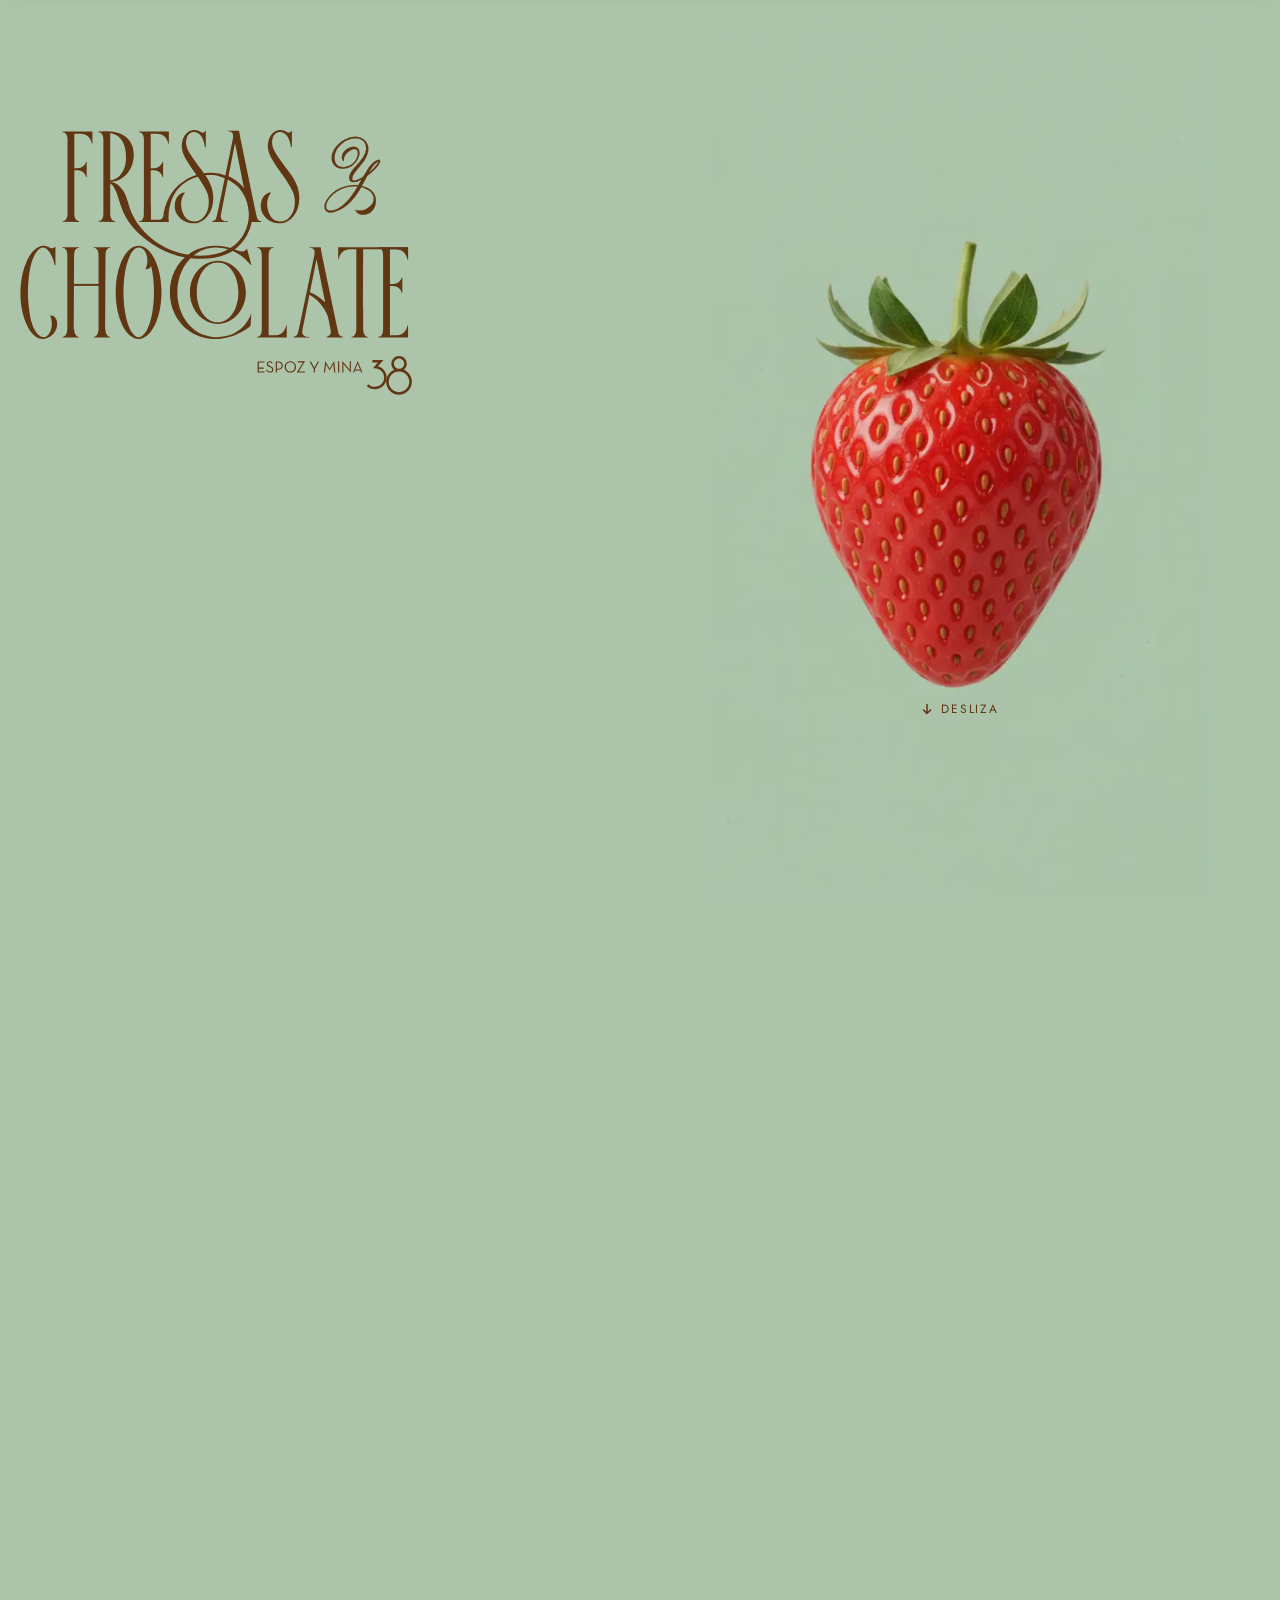
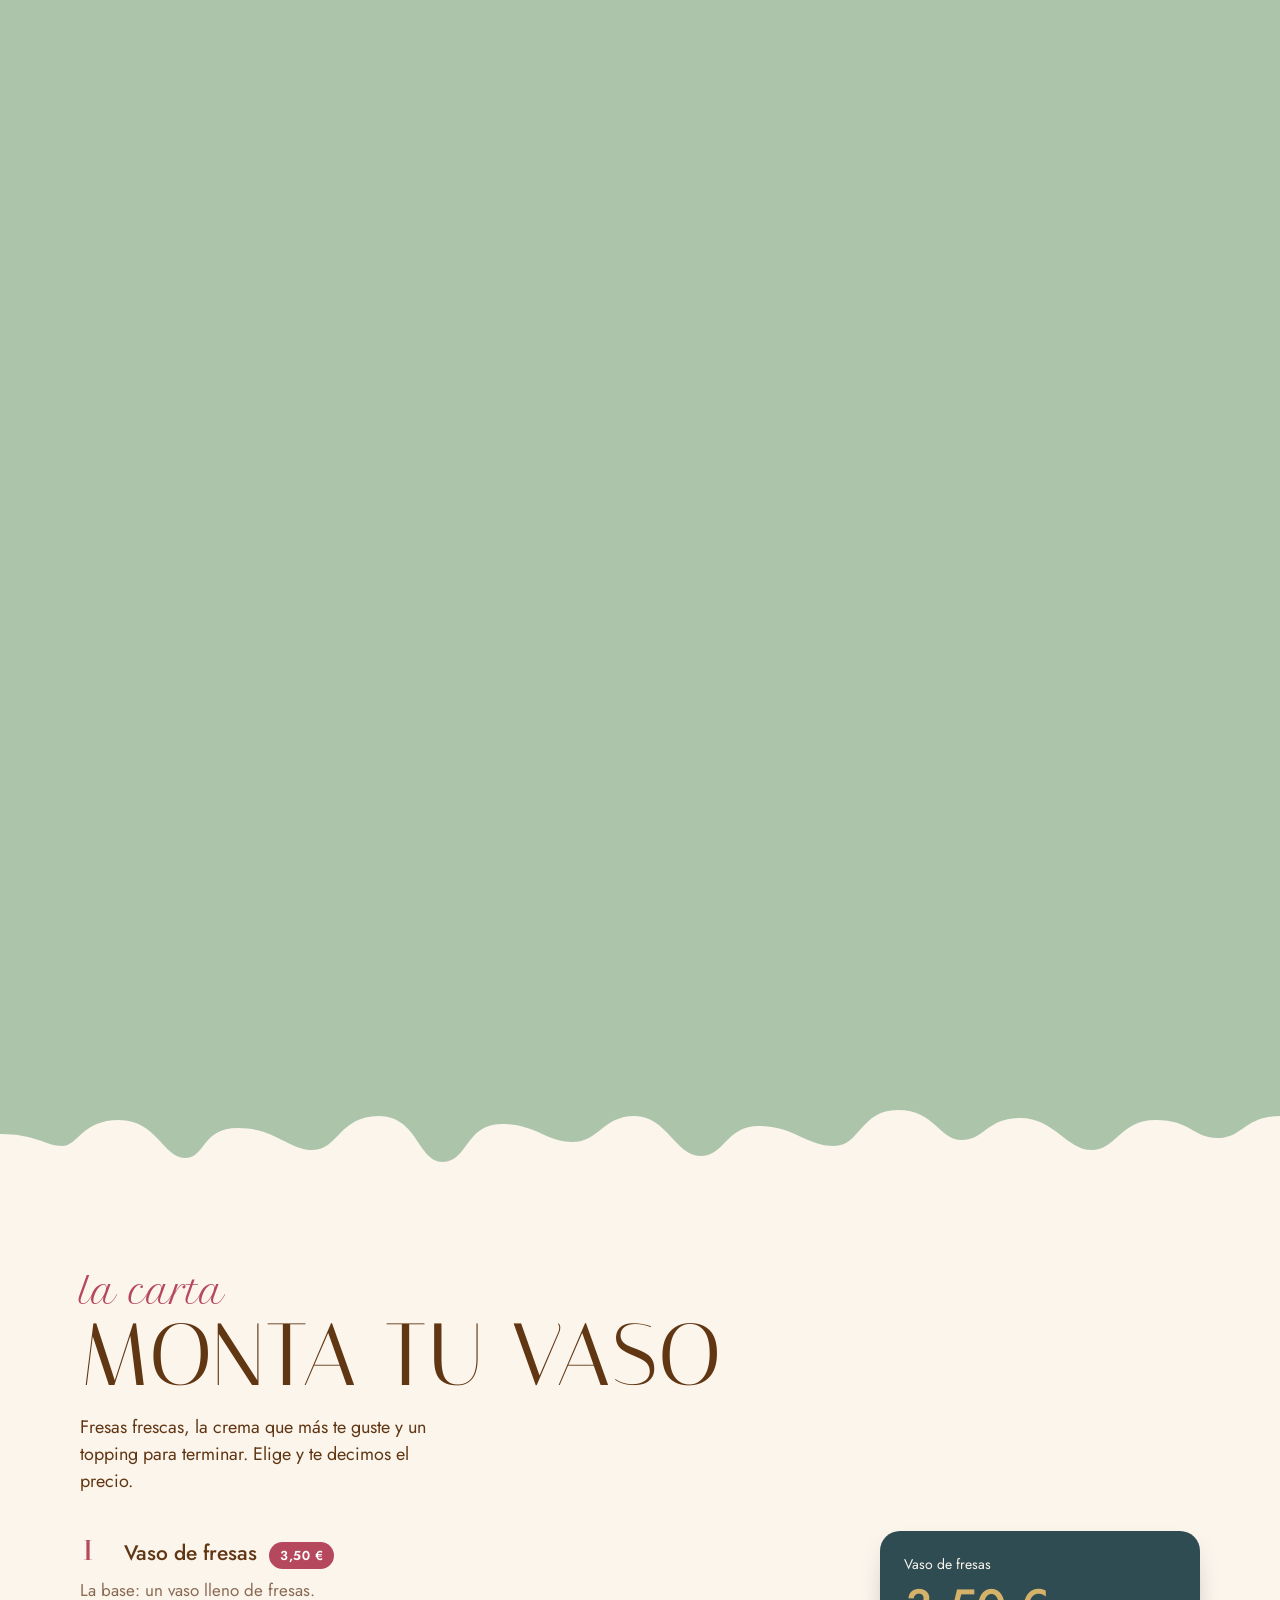
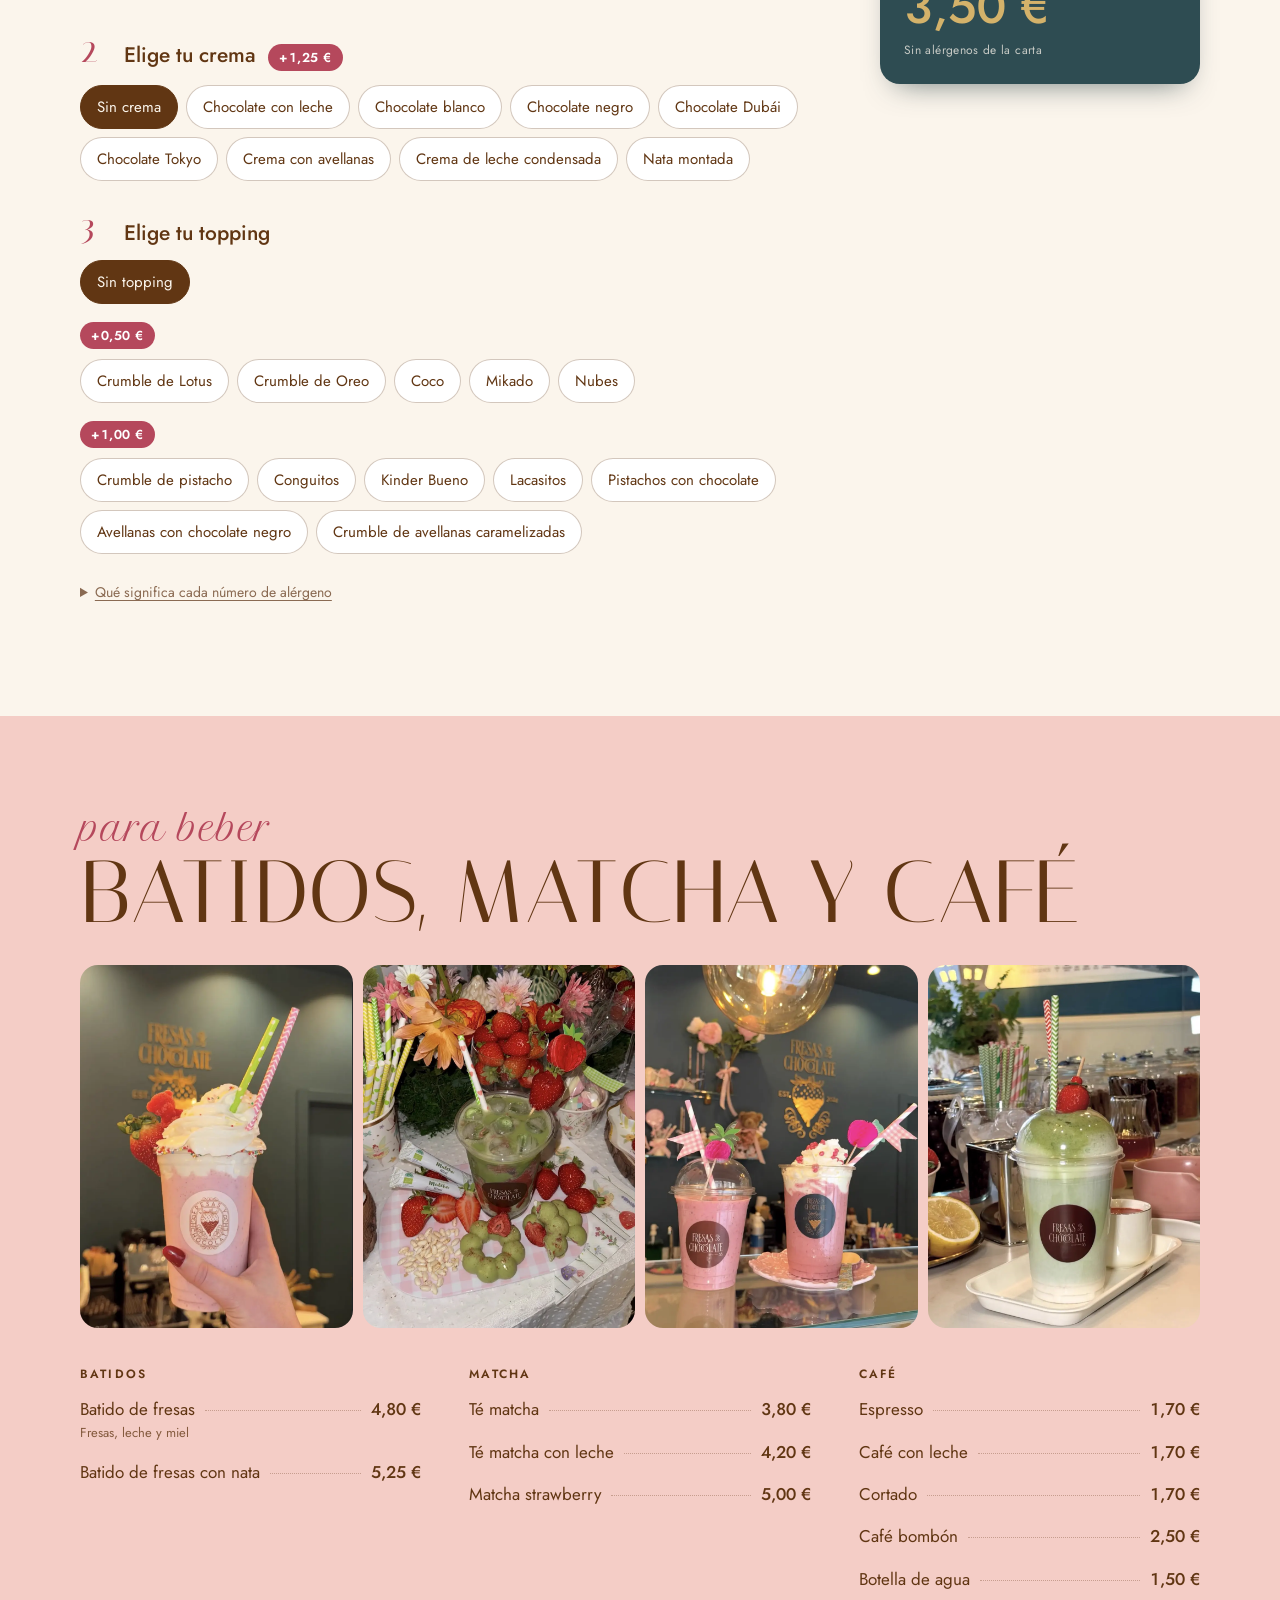
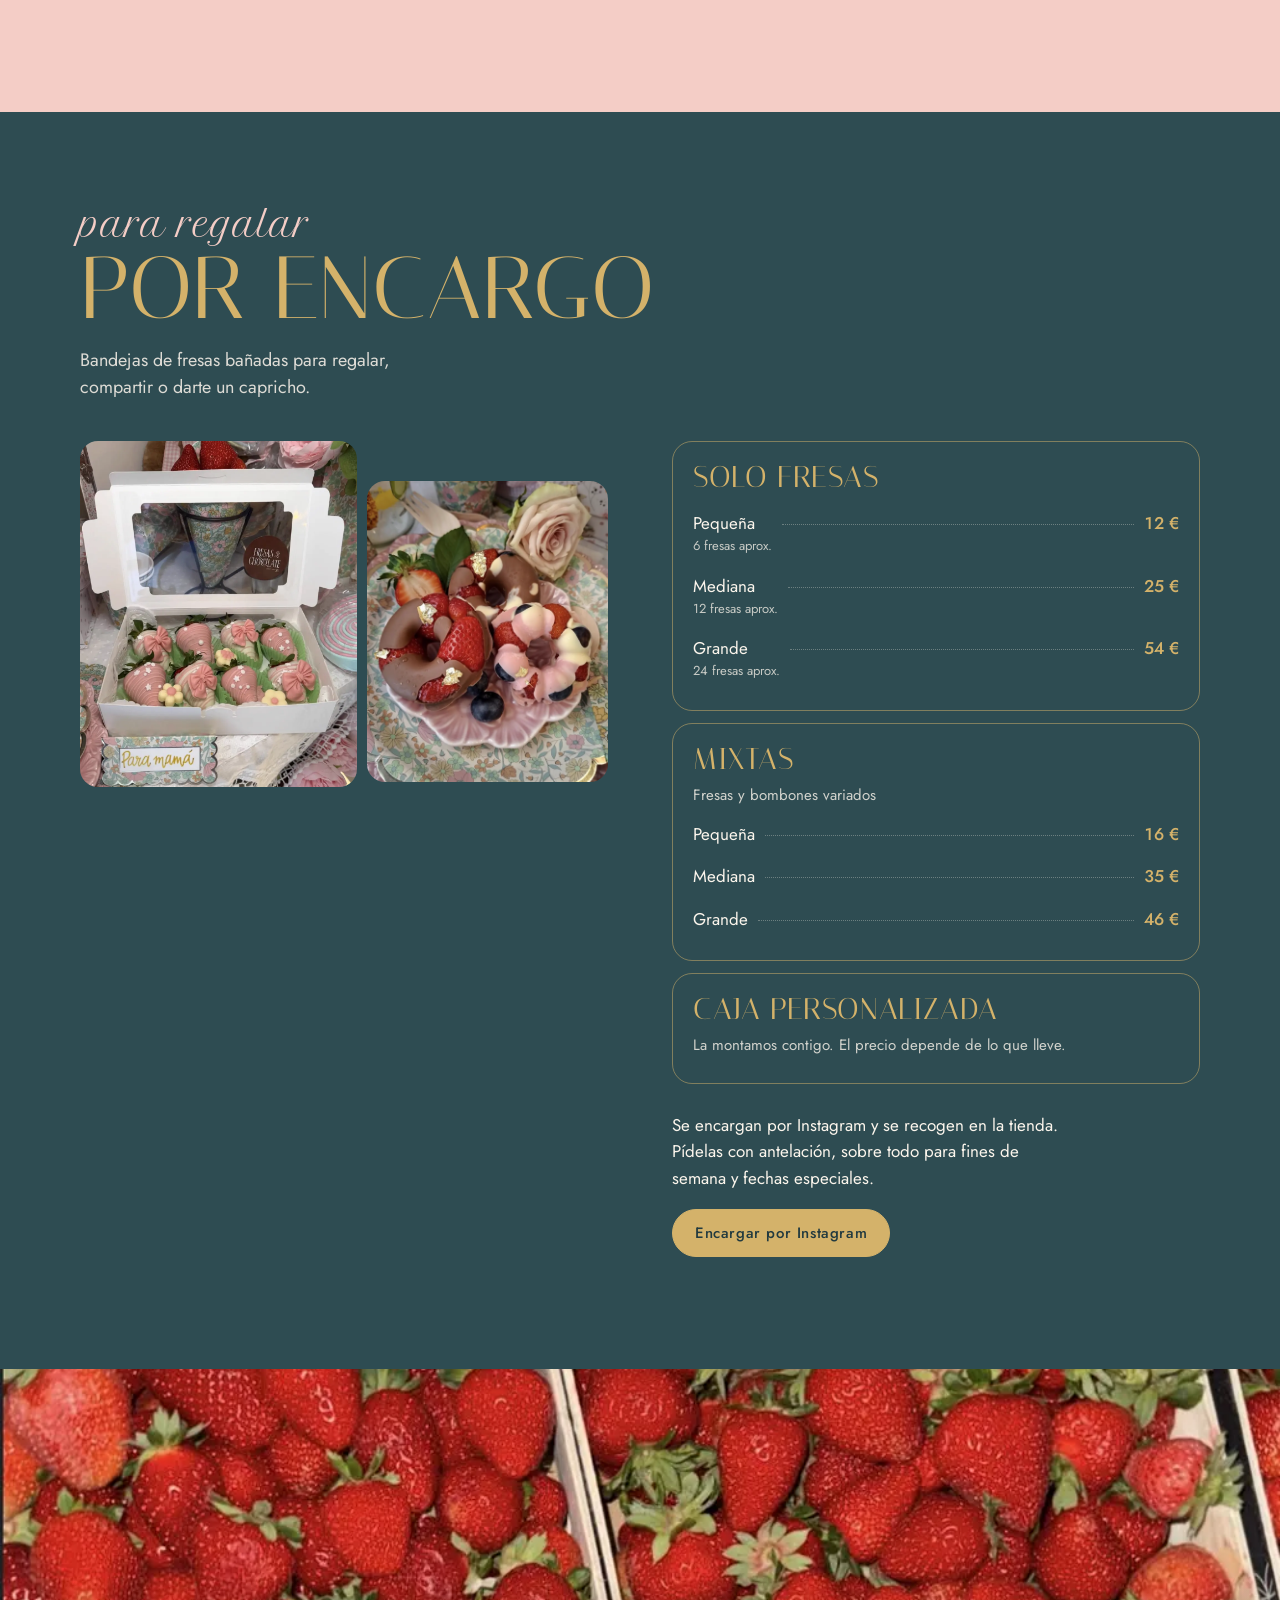
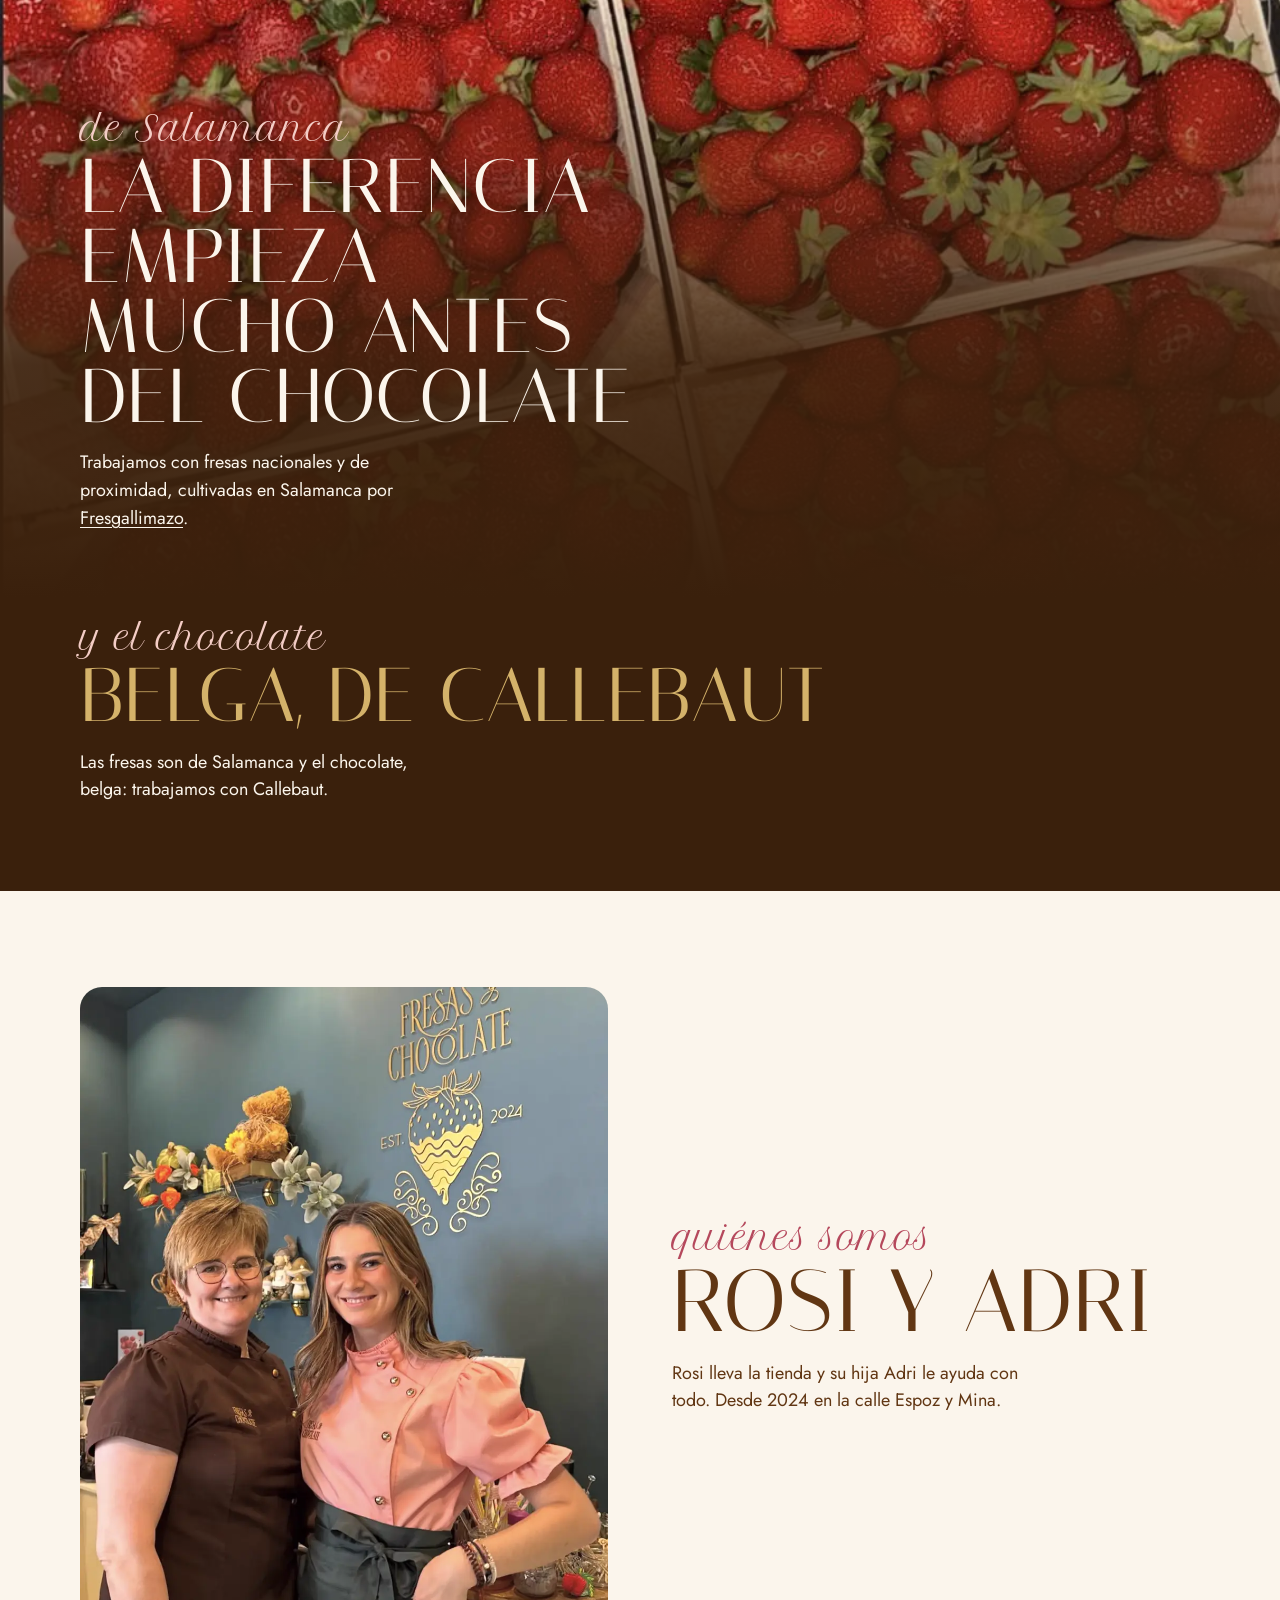
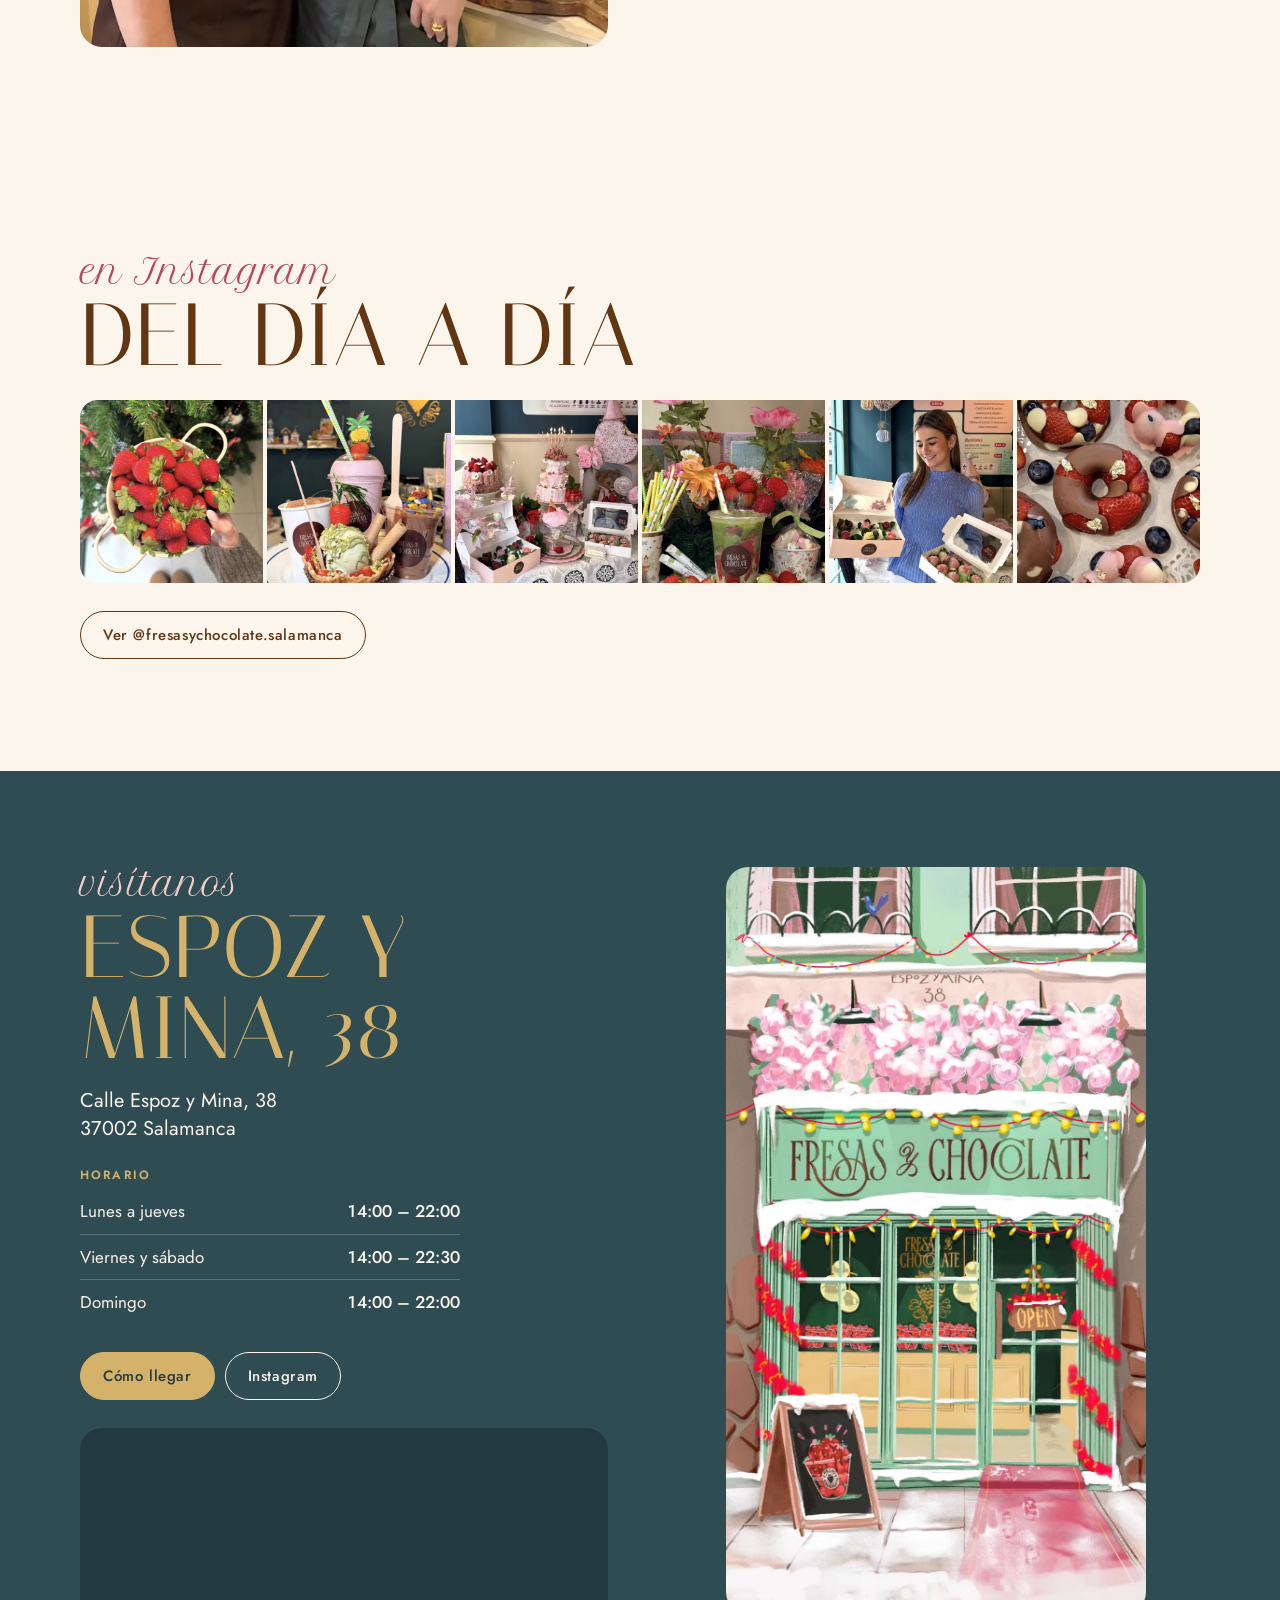
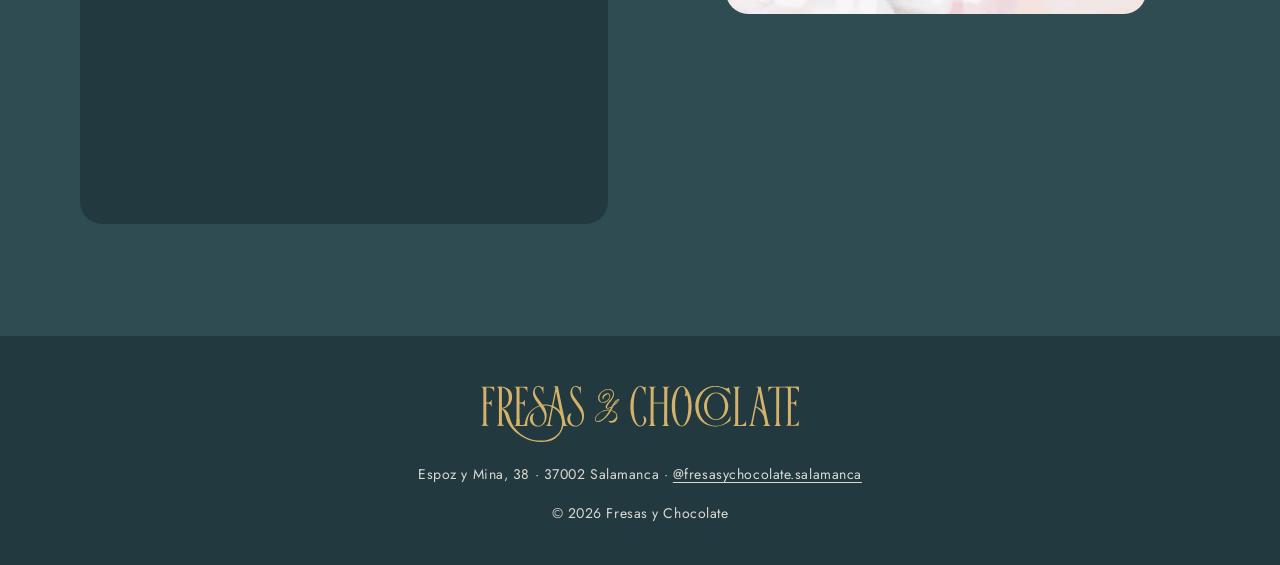
==== commit caaa0995: "Rediseño de las secciones bajo el hero - Dirección visual de la tienda: verde petróleo de la pared y" ====
--- a/index.html
+++ b/index.html
@@ -9,7 +9,7 @@
 <link rel="icon" href="assets/logo/logo-cuadrado.svg" type="image/svg+xml">
 <link rel="preconnect" href="https://fonts.googleapis.com">
 <link rel="preconnect" href="https://fonts.gstatic.com" crossorigin>
-<link rel="stylesheet" href="https://fonts.googleapis.com/css2?family=Jost:wght@300;400;500;600&family=Pinyon+Script&display=swap">
+<link rel="stylesheet" href="https://fonts.googleapis.com/css2?family=Italiana&family=Jost:wght@300;400;500;600&family=Petit+Formal+Script&display=swap">
 <link rel="preload" as="image" href="assets/hero/frames/0030.webp">
 <link rel="stylesheet" href="css/styles.css">
 <script>document.documentElement.classList.replace('no-js', 'js');</script>
@@ -23,11 +23,13 @@
 </header>
 <nav class="nav-panel" id="nav-panel" aria-label="Menú principal" hidden>
   <ul>
-    <li><a href="#carta">La carta</a></li>
-    <li><a href="#regalos">Para regalar</a></li>
+    <li><a href="#carta">Monta tu vaso</a></li>
+    <li><a href="#bebidas">Para beber</a></li>
+    <li><a href="#encargos">Por encargo</a></li>
+    <li><a href="#nosotras">Quiénes somos</a></li>
     <li><a href="#visita">Visítanos</a></li>
   </ul>
-  <p class="nav-foot">Espoz y Mina, 38 · Salamanca<br><a href="https://www.instagram.com/fresasychocolate.salamanca/" target="_blank" rel="noopener">@fresasychocolate.salamanca</a></p>
+  <p class="nav-foot">Espoz y Mina, 38 · 37002 Salamanca<br><a href="https://www.instagram.com/fresasychocolate.salamanca/" target="_blank" rel="noopener">@fresasychocolate.salamanca</a></p>
 </nav>
 
 <main>
@@ -46,7 +48,7 @@
         <p class="lema">El amor es el sustituto del chocolate</p>
         <div class="actions">
           <a class="btn primary" href="#carta">Ver la carta</a>
-          <a class="btn" href="#visita">Cómo llegar</a>
+          <a class="btn" href="https://maps.app.goo.gl/JiWYEt8AWk3Wj6eS6" target="_blank" rel="noopener">Cómo llegar</a>
         </div>
       </div>
     </div>
@@ -54,76 +56,67 @@
 
   <svg class="drip" viewBox="0 0 1440 80" preserveAspectRatio="none" aria-hidden="true"><path fill="currentColor" d="M0 80V34c40 0 52 12 70 12s22-26 64-26 50 38 74 38 18-30 60-30 56 22 84 22 30-34 74-34 44 46 72 46 26-38 66-38 50 18 80 18 34-26 70-26 46 40 74 40 28-30 66-30 54 20 84 20 30-36 72-36 46 30 72 30 28-22 66-22 52 32 80 32 32-30 72-30 42 18 70 18 30-22 70-22h48v80Z"/></svg>
 
-  <section class="section carta" id="carta" aria-labelledby="carta-t">
+  <section class="block vaso" id="carta" aria-labelledby="vaso-t">
     <div class="wrap">
       <p class="kicker">la carta</p>
-      <h2 id="carta-t">Tu vaso de fresas, en tres pasos</h2>
-      <p class="lead">Fresas frescas, la crema que más te guste y un topping para terminar.</p>
-
-      <ol class="steps">
-        <li class="step">
-          <div class="step-head"><h3>Vaso de fresas</h3><span class="price">3,50 €</span></div>
-          <p>Empieza por la base: un vaso lleno de fresas.</p>
-        </li>
-        <li class="step">
-          <div class="step-head"><h3>Elige tu crema</h3><span class="price">+1,25 €</span></div>
-          <ul class="opts">
-            <li>Chocolate con leche <span class="al">2</span></li>
-            <li>Chocolate blanco <span class="al">2</span></li>
-            <li>Chocolate negro <span class="al">2</span></li>
-            <li>Crema con avellanas <span class="al">8</span></li>
-            <li>Crema de leche condensada <span class="al">2</span></li>
-            <li>Nata montada <span class="al">2</span></li>
-          </ul>
-        </li>
-        <li class="step">
-          <div class="step-head"><h3>Elige tu topping</h3></div>
-          <p class="tier"><span class="price">+0,50 €</span></p>
-          <ul class="opts">
-            <li>Crumble de Lotus <span class="al">1, 5</span></li>
-            <li>Crumble de Oreo <span class="al">1, 5</span></li>
-            <li>Coco <span class="al">10</span></li>
-            <li>Mikado <span class="al">1, 2, 5, 8</span></li>
-            <li>Nubes (marshmallows)</li>
-          </ul>
-          <p class="tier"><span class="price">+1,00 €</span></p>
-          <ul class="opts">
-            <li>Crumble de pistacho <span class="al">6</span></li>
-            <li>Conguitos <span class="al">2, 5, 7</span></li>
-            <li>Kinder Bueno <span class="al">1, 2, 5, 8, 9</span></li>
-            <li>Lacasitos <span class="al">8</span></li>
-            <li>Pistachos con chocolate <span class="al">1, 2, 5, 6, 8</span></li>
-            <li>Avellanas con chocolate negro <span class="al">8</span></li>
-            <li>Crumble de avellanas caramelizadas <span class="al">8</span></li>
-          </ul>
-        </li>
-      </ol>
-
-      <div class="extras">
-        <div class="panel">
-          <h3>Cafés y tés</h3>
-          <ul class="menu">
-            <li>Espresso <span class="p">1,70 €</span></li>
-            <li>Café con leche <span class="p">1,70 €</span></li>
-            <li>Cortado <span class="p">1,70 €</span></li>
-            <li>Café bombón <span class="p">2,50 €</span></li>
-            <li class="gap">Té matcha <span class="p">3,80 €</span></li>
-            <li>Té matcha con leche <span class="p">4,20 €</span></li>
-            <li>Matcha strawberry <span class="p">5,00 €</span></li>
-            <li class="gap">Botella de agua <span class="p">1,50 €</span></li>
-          </ul>
-        </div>
-        <div class="panel">
-          <h3>Batidos</h3>
-          <ul class="menu">
-            <li><span>Batido de fresas <small>Fresas, leche y miel</small></span> <span class="p">4,80 €</span></li>
-            <li><span>Batido de fresas con nata</span> <span class="p">5,25 €</span></li>
-          </ul>
-        </div>
-      </div>
-
-      <div class="alergenos">
-        <h3>Referencias de alérgenos</h3>
+      <h2 class="display" id="vaso-t">Monta tu vaso</h2>
+      <p class="lead">Fresas frescas, la crema que más te guste y un topping para terminar. Elige y te decimos el precio.</p>
+
+      <form class="builder" id="builder" aria-describedby="builder-total">
+        <div class="paso">
+          <h3><span class="n">1</span> Vaso de fresas <span class="p">3,50 €</span></h3>
+          <p class="paso-note">La base: un vaso lleno de fresas.</p>
+        </div>
+
+        <fieldset class="paso">
+          <legend><span class="n">2</span> Elige tu crema <span class="p">+1,25 €</span></legend>
+          <div class="chips">
+            <label class="chip"><input type="radio" name="crema" value="" data-price="0" checked><span>Sin crema</span></label>
+            <label class="chip"><input type="radio" name="crema" value="Chocolate con leche" data-price="1.25" data-al="2"><span>Chocolate con leche</span></label>
+            <label class="chip"><input type="radio" name="crema" value="Chocolate blanco" data-price="1.25" data-al="2"><span>Chocolate blanco</span></label>
+            <label class="chip"><input type="radio" name="crema" value="Chocolate negro" data-price="1.25" data-al="2"><span>Chocolate negro</span></label>
+            <label class="chip"><input type="radio" name="crema" value="Chocolate Dubái" data-price="1.25" data-al-pending><span>Chocolate Dubái</span></label>
+            <label class="chip"><input type="radio" name="crema" value="Chocolate Tokyo" data-price="1.25" data-al-pending><span>Chocolate Tokyo</span></label>
+            <label class="chip"><input type="radio" name="crema" value="Crema con avellanas" data-price="1.25" data-al="8"><span>Crema con avellanas</span></label>
+            <label class="chip"><input type="radio" name="crema" value="Crema de leche condensada" data-price="1.25" data-al="2"><span>Crema de leche condensada</span></label>
+            <label class="chip"><input type="radio" name="crema" value="Nata montada" data-price="1.25" data-al="2"><span>Nata montada</span></label>
+          </div>
+        </fieldset>
+
+        <fieldset class="paso">
+          <legend><span class="n">3</span> Elige tu topping</legend>
+          <div class="chips">
+            <label class="chip"><input type="radio" name="topping" value="" data-price="0" checked><span>Sin topping</span></label>
+          </div>
+          <p class="tier">+0,50 €</p>
+          <div class="chips">
+            <label class="chip"><input type="radio" name="topping" value="Crumble de Lotus" data-price="0.5" data-al="1,5"><span>Crumble de Lotus</span></label>
+            <label class="chip"><input type="radio" name="topping" value="Crumble de Oreo" data-price="0.5" data-al="1,5"><span>Crumble de Oreo</span></label>
+            <label class="chip"><input type="radio" name="topping" value="Coco" data-price="0.5" data-al="10"><span>Coco</span></label>
+            <label class="chip"><input type="radio" name="topping" value="Mikado" data-price="0.5" data-al="1,2,5,8"><span>Mikado</span></label>
+            <label class="chip"><input type="radio" name="topping" value="Nubes" data-price="0.5"><span>Nubes</span></label>
+          </div>
+          <p class="tier">+1,00 €</p>
+          <div class="chips">
+            <label class="chip"><input type="radio" name="topping" value="Crumble de pistacho" data-price="1" data-al="6"><span>Crumble de pistacho</span></label>
+            <label class="chip"><input type="radio" name="topping" value="Conguitos" data-price="1" data-al="2,5,7"><span>Conguitos</span></label>
+            <label class="chip"><input type="radio" name="topping" value="Kinder Bueno" data-price="1" data-al="1,2,5,8,9"><span>Kinder Bueno</span></label>
+            <label class="chip"><input type="radio" name="topping" value="Lacasitos" data-price="1" data-al="8"><span>Lacasitos</span></label>
+            <label class="chip"><input type="radio" name="topping" value="Pistachos con chocolate" data-price="1" data-al="1,2,5,6,8"><span>Pistachos con chocolate</span></label>
+            <label class="chip"><input type="radio" name="topping" value="Avellanas con chocolate negro" data-price="1" data-al="8"><span>Avellanas con chocolate negro</span></label>
+            <label class="chip"><input type="radio" name="topping" value="Crumble de avellanas caramelizadas" data-price="1" data-al="8"><span>Crumble de avellanas caramelizadas</span></label>
+          </div>
+        </fieldset>
+
+        <div class="total" id="builder-total" aria-live="polite">
+          <p class="total-desc" id="total-desc">Vaso de fresas</p>
+          <p class="total-price"><output id="total-price" for="builder">3,50 €</output></p>
+          <p class="total-al" id="total-al">Sin alérgenos de la carta</p>
+        </div>
+      </form>
+
+      <details class="alergenos">
+        <summary>Qué significa cada número de alérgeno</summary>
         <ol>
           <li><b>1</b> Gluten</li>
           <li><b>2</b> Leche / lactosa</li>
@@ -136,38 +129,159 @@
           <li><b>9</b> Mantequilla</li>
           <li><b>10</b> Coco</li>
         </ol>
-      </div>
-    </div>
-  </section>
-
-  <section class="section regalos" id="regalos" aria-labelledby="regalos-t">
+        <p>Según la carta de la tienda. Si tienes alguna alergia, avísanos al pedir.</p>
+      </details>
+    </div>
+  </section>
+
+  <section class="block bebidas" id="bebidas" aria-labelledby="bebidas-t">
+    <div class="wrap">
+      <p class="kicker">para beber</p>
+      <h2 class="display" id="bebidas-t">Batidos, matcha y café</h2>
+    </div>
+    <div class="strip" role="list">
+      <img role="listitem" src="assets/img/insta/batido-rosa.webp" alt="Batido rosa de fresas con nata en un vaso de Fresas y Chocolate" loading="lazy" width="1000" height="1316">
+      <img role="listitem" src="assets/img/insta/matcha-fresas.webp" alt="Matcha con hielo y fresas rodeado de flores" loading="lazy" width="1000" height="1320">
+      <img role="listitem" src="assets/img/insta/batidos-rosas.webp" alt="Dos batidos rosas decorados en el mostrador" loading="lazy" width="1000" height="1352">
+      <img role="listitem" src="assets/img/insta/matcha-barra.webp" alt="Matcha con fresa sobre la barra de la tienda" loading="lazy" width="1000" height="1356">
+    </div>
+    <div class="wrap drinks">
+      <div>
+        <h3>Batidos</h3>
+        <ul class="menu">
+          <li><span>Batido de fresas <small>Fresas, leche y miel</small></span><span class="p">4,80 €</span></li>
+          <li><span>Batido de fresas con nata</span><span class="p">5,25 €</span></li>
+        </ul>
+      </div>
+      <div>
+        <h3>Matcha</h3>
+        <ul class="menu">
+          <li><span>Té matcha</span><span class="p">3,80 €</span></li>
+          <li><span>Té matcha con leche</span><span class="p">4,20 €</span></li>
+          <li><span>Matcha strawberry</span><span class="p">5,00 €</span></li>
+        </ul>
+      </div>
+      <div>
+        <h3>Café</h3>
+        <ul class="menu">
+          <li><span>Espresso</span><span class="p">1,70 €</span></li>
+          <li><span>Café con leche</span><span class="p">1,70 €</span></li>
+          <li><span>Cortado</span><span class="p">1,70 €</span></li>
+          <li><span>Café bombón</span><span class="p">2,50 €</span></li>
+          <li><span>Botella de agua</span><span class="p">1,50 €</span></li>
+        </ul>
+      </div>
+    </div>
+  </section>
+
+  <section class="block encargos" id="encargos" aria-labelledby="encargos-t">
     <div class="wrap">
       <p class="kicker">para regalar</p>
-      <h2 id="regalos-t">Tartas, cajas y brochetas de fresas bañadas</h2>
-      <p class="lead">Para cumpleaños, celebraciones o porque sí. Escríbenos por Instagram y te contamos.</p>
-      <div class="gallery">
-        <figure class="tall"><img src="assets/img/tarta-cajas.webp" alt="Tarta de fresas bañadas en chocolate rosa, blanco y con leche con un cartel de Happy Birthday, junto a las cajas de Fresas y Chocolate" loading="lazy" width="1100" height="1375"></figure>
-        <figure><img src="assets/img/brocheta.webp" alt="Brocheta de frutas con chocolate en su caja y un vaso de fresas" loading="lazy" width="1100" height="1375"></figure>
-        <figure><img src="assets/img/batido-matcha.webp" alt="Mano sosteniendo un batido de matcha con el logo de Fresas y Chocolate" loading="lazy" width="1100" height="955"></figure>
-        <figure class="wide"><img src="assets/img/cajas.webp" alt="Cajas de regalo de Fresas y Chocolate en verde menta y rosa" loading="lazy" width="1400" height="730"></figure>
-      </div>
-      <div class="actions">
-        <a class="btn primary" href="https://www.instagram.com/fresasychocolate.salamanca/" target="_blank" rel="noopener">Escríbenos en Instagram</a>
-      </div>
-    </div>
-  </section>
-
-  <section class="section visita" id="visita" aria-labelledby="visita-t">
+      <h2 class="display" id="encargos-t">Por encargo</h2>
+      <p class="lead">Bandejas de fresas bañadas para regalar, compartir o darte un capricho.</p>
+
+      <div class="encargo-fotos">
+        <img class="f1" src="assets/img/insta/caja-para-mama.webp" alt="Caja de fresas bañadas en chocolate rosa con lazos y una tarjeta que dice Para mamá" loading="lazy" width="1000" height="1394">
+        <img class="f2" src="assets/img/insta/donuts-pan-de-oro.webp" alt="Bombones de chocolate con fresas, arándanos y pan de oro" loading="lazy" width="1000" height="1342">
+      </div>
+
+      <div class="bandejas">
+        <div class="bandeja">
+          <h3>Solo fresas</h3>
+          <ul class="menu">
+            <li><span>Pequeña <small>6 fresas aprox.</small></span><span class="p">12 €</span></li>
+            <li><span>Mediana <small>12 fresas aprox.</small></span><span class="p">25 €</span></li>
+            <li><span>Grande <small>24 fresas aprox.</small></span><span class="p">54 €</span></li>
+          </ul>
+        </div>
+        <div class="bandeja">
+          <h3>Mixtas</h3>
+          <p class="bandeja-note">Fresas y bombones variados</p>
+          <ul class="menu">
+            <li><span>Pequeña</span><span class="p">16 €</span></li>
+            <li><span>Mediana</span><span class="p">35 €</span></li>
+            <li><span>Grande</span><span class="p">46 €</span></li>
+          </ul>
+        </div>
+        <div class="bandeja">
+          <h3>Caja personalizada</h3>
+          <p class="bandeja-note">La montamos contigo. El precio depende de lo que lleve.</p>
+        </div>
+      </div>
+
+      <div class="como">
+        <p>Se encargan por Instagram y se recogen en la tienda. Pídelas con antelación, sobre todo para fines de semana y fechas especiales.</p>
+        <a class="btn gold" href="https://ig.me/m/fresasychocolate.salamanca" target="_blank" rel="noopener">Encargar por Instagram</a>
+      </div>
+    </div>
+  </section>
+
+  <section class="origen" id="origen" aria-labelledby="origen-t">
+    <img class="origen-img" src="assets/img/insta/fresas-cajas.webp" alt="Cajas de madera llenas de fresas recién recogidas" loading="lazy" width="1000" height="1328">
+    <div class="origen-text">
+      <p class="kicker">de Salamanca</p>
+      <h2 class="display" id="origen-t">La diferencia empieza mucho antes del chocolate</h2>
+      <p>Trabajamos con fresas nacionales y de proximidad, cultivadas en Salamanca por <a href="https://www.instagram.com/fresgallimazo/" target="_blank" rel="noopener">Fresgallimazo</a>.</p>
+    </div>
+  </section>
+
+  <section class="chocolate" id="chocolate" aria-labelledby="chocolate-t">
+    <div class="wrap">
+      <p class="kicker">y el chocolate</p>
+      <h2 class="display" id="chocolate-t">Belga, de Callebaut</h2>
+      <p class="lead">Las fresas son de Salamanca y el chocolate, belga: trabajamos con Callebaut.</p>
+    </div>
+  </section>
+
+  <section class="block nosotras" id="nosotras" aria-labelledby="nosotras-t">
+    <div class="wrap">
+      <figure class="nosotras-foto">
+        <img src="assets/img/insta/rosi-adri.webp" alt="Rosi y Adri sonriendo en la tienda, delante del logo dorado de Fresas y Chocolate" loading="lazy" width="1000" height="1358">
+      </figure>
+      <div>
+        <p class="kicker">quiénes somos</p>
+        <h2 class="display" id="nosotras-t">Rosi y Adri</h2>
+        <p class="lead">Rosi lleva la tienda y su hija Adri le ayuda con todo. Desde 2024 en la calle Espoz y Mina.</p>
+      </div>
+    </div>
+  </section>
+
+  <section class="block insta" id="instagram" aria-labelledby="insta-t">
+    <div class="wrap">
+      <p class="kicker">en Instagram</p>
+      <h2 class="display" id="insta-t">Del día a día</h2>
+      <div class="mosaic">
+        <img src="assets/img/insta/bol-fresas.webp" alt="Bol de fresas junto al árbol de Navidad" loading="lazy" width="1000" height="1364">
+        <img src="assets/img/insta/copa-pistacho.webp" alt="Copa de barquillo con helado de pistacho y fresas" loading="lazy" width="1000" height="1348">
+        <img src="assets/img/insta/mesa-tartas.webp" alt="Mesa con tartas decoradas y cajas de fresas bañadas" loading="lazy" width="1000" height="1378">
+        <img src="assets/img/insta/matcha-flores.webp" alt="Matcha con hielo entre flores y fresas" loading="lazy" width="1000" height="1384">
+        <img src="assets/img/insta/adri-cajas.webp" alt="Adri mostrando dos cajas de fresas bañadas en chocolate" loading="lazy" width="1000" height="1368">
+        <img src="assets/img/insta/donuts-detalle.webp" alt="Detalle de bombones de chocolate con fresas y pan de oro" loading="lazy" width="1000" height="1344">
+      </div>
+      <a class="btn" href="https://www.instagram.com/fresasychocolate.salamanca/" target="_blank" rel="noopener">Ver @fresasychocolate.salamanca</a>
+    </div>
+  </section>
+
+  <section class="block visita" id="visita" aria-labelledby="visita-t">
     <div class="wrap">
       <img class="fachada" src="assets/img/fachada.webp" alt="Ilustración de la fachada de Fresas y Chocolate en Espoz y Mina 38" loading="lazy" width="900" height="1600">
       <div>
         <p class="kicker">visítanos</p>
-        <h2 id="visita-t">Te esperamos en Salamanca</h2>
-        <address class="addr">Calle Espoz y Mina, 38<br>Salamanca</address>
+        <h2 class="display" id="visita-t">Espoz y Mina, 38</h2>
+        <address class="addr">Calle Espoz y Mina, 38<br>37002 Salamanca</address>
+        <div class="horario">
+          <h3>Horario</h3>
+          <dl>
+            <div><dt>Lunes a jueves</dt><dd>14:00 – 22:00</dd></div>
+            <div><dt>Viernes y sábado</dt><dd>14:00 – 22:30</dd></div>
+            <div><dt>Domingo</dt><dd>14:00 – 22:00</dd></div>
+          </dl>
+        </div>
         <div class="actions">
-          <a class="btn primary" href="https://www.google.com/maps/search/?api=1&query=Espoz+y+Mina+38+Salamanca" target="_blank" rel="noopener">Cómo llegar</a>
+          <a class="btn gold" href="https://maps.app.goo.gl/JiWYEt8AWk3Wj6eS6" target="_blank" rel="noopener">Cómo llegar</a>
           <a class="btn" href="https://www.instagram.com/fresasychocolate.salamanca/" target="_blank" rel="noopener">Instagram</a>
         </div>
+        <iframe class="mapa" src="https://maps.google.com/maps?q=Fresas+y+Chocolate,+Calle+Espoz+y+Mina+38,+Salamanca&amp;output=embed&amp;hl=es&amp;z=16" allowfullscreen loading="lazy" referrerpolicy="no-referrer-when-downgrade" title="Ubicación de Fresas y Chocolate"></iframe>
       </div>
     </div>
   </section>
@@ -176,7 +290,7 @@
 <footer class="foot">
   <div class="wrap">
     <svg class="logo" role="img" aria-label="Fresas y Chocolate" xmlns="http://www.w3.org/2000/svg" viewBox="170.07 100.61 532.33 102.07"><g fill="currentColor"><path d="M 172.070312 105.03125 L 172.070312 105.441406 C 174.324219 105.441406 175.601562 107.476562 175.601562 110.792969 L 175.601562 164.222656 C 175.601562 167.539062 174.324219 169.761719 172.070312 169.761719 L 172.070312 170.25 L 184.070312 170.316406 L 184.070312 169.824219 C 181.816406 169.824219 180.539062 167.605469 180.539062 164.289062 L 180.539062 106.613281 L 185.121094 106.613281 C 192.261719 106.613281 193.238281 113.917969 193.238281 113.917969 L 193.613281 113.917969 L 193.613281 105.03125 Z M 172.070312 105.03125 "/><path d="M 189.097656 126.878906 C 189.097656 126.878906 188.582031 129.3125 185.800781 130.859375 C 184.449219 131.605469 183.320312 131.535156 180.214844 131.535156 C 180.234375 131.816406 180.207031 131.921875 180.1875 132.03125 L 179.335938 132.066406 C 179.226562 132.609375 180.253906 132.492188 180.214844 133.042969 C 183.320312 133.042969 184.449219 132.96875 185.800781 133.71875 C 188.582031 135.261719 189.097656 138.070312 189.097656 138.070312 L 189.472656 138.070312 L 189.472656 126.878906 Z M 189.097656 126.878906 "/><path d="M 227.296875 105.039062 L 227.296875 105.449219 C 229.550781 105.449219 230.828125 107.476562 230.828125 110.789062 L 230.828125 164.101562 C 230.828125 164.707031 230.785156 167.703125 230.699219 168.226562 C 232.40625 168.074219 234.117188 169.535156 235.824219 169.355469 C 235.785156 168.980469 235.761719 164.578125 235.761719 164.167969 L 235.761719 106.617188 L 240.347656 106.617188 C 247.484375 106.617188 248.460938 113.90625 248.460938 113.90625 L 248.835938 113.90625 L 248.835938 105.039062 Z M 227.296875 105.039062 "/><path d="M 244.320312 126.878906 C 244.320312 126.878906 243.808594 129.3125 241.023438 130.859375 C 239.675781 131.605469 238.542969 131.535156 235.4375 131.535156 C 235.457031 131.816406 235.429688 131.921875 235.410156 132.03125 L 234.5625 132.066406 C 234.453125 132.609375 235.480469 132.492188 235.4375 133.042969 C 238.542969 133.042969 239.675781 132.96875 241.023438 133.71875 C 243.808594 135.261719 244.320312 138.070312 244.320312 138.070312 L 244.695312 138.070312 L 244.695312 126.878906 Z M 244.320312 126.878906 "/><path d="M 206.464844 164.289062 L 206.464844 105.640625 C 206.464844 105.640625 207.28125 105.726562 206.539062 105.640625 C 205.976562 105.574219 205.453125 105.363281 205.050781 105.03125 L 198 105.03125 L 198 105.441406 C 200.253906 105.441406 201.527344 107.476562 201.527344 110.792969 L 201.527344 164.222656 C 201.527344 167.539062 200.253906 169.761719 198 169.761719 L 198 170.25 L 209.996094 170.316406 L 209.996094 169.828125 C 207.742188 169.828125 206.464844 167.601562 206.464844 164.289062 "/><path d="M 206.089844 140.171875 C 206.089844 140.171875 209.746094 140.472656 213.152344 137.117188 C 216.558594 133.761719 217.710938 129.351562 217.910156 124.566406 C 218.113281 119.785156 217.289062 109.316406 208.382812 106.660156 C 199.476562 104.007812 204.789062 108.914062 204.789062 108.914062 C 204.789062 108.914062 199.128906 105.03125 201.632812 105.03125 L 205.050781 105.03125 C 207.390625 105.03125 219.515625 105.207031 222.71875 116.429688 C 225.925781 127.648438 218.964844 141.324219 206.238281 141.421875 Z M 206.089844 140.171875 "/><path d="M 337.765625 104.316406 L 337.765625 116.320312 L 337.164062 116.320312 C 337.164062 116.320312 336.160156 109.015625 332.957031 106.808594 C 329.75 104.601562 327.445312 105.113281 325.542969 106.910156 C 323.636719 108.707031 322.1875 113.449219 325.292969 119.347656 C 328.398438 125.246094 336.414062 134.6875 338.96875 138.945312 C 341.519531 143.203125 344.675781 150.742188 342.421875 159.105469 C 340.167969 167.464844 333.808594 171.773438 327.996094 171.363281 C 322.1875 170.953125 316.226562 166.644531 315.425781 160.796875 C 314.621094 154.949219 317.628906 149.050781 322.789062 149.101562 C 322.789062 149.101562 319.632812 152.792969 319.933594 158.128906 C 320.234375 163.464844 322.832031 170.074219 329.246094 170.074219 C 335.445312 170.074219 338.722656 163.984375 339.515625 160.027344 C 340.269531 156.28125 340.078125 151.894531 337.964844 147.511719 C 334.207031 139.710938 328.398438 133.199219 325.992188 129.144531 C 323.589844 125.09375 319.132812 119.65625 320.683594 112.472656 C 322.238281 105.292969 327.046875 103.957031 329.351562 103.957031 C 331.652344 103.957031 333.554688 105.085938 334.410156 105.546875 C 335.257812 106.007812 336.414062 106.164062 337.765625 104.316406 "/><path d="M 275.570312 104.316406 L 275.570312 116.320312 L 274.96875 116.320312 C 274.96875 116.320312 273.96875 109.015625 270.761719 106.808594 C 267.558594 104.601562 265.253906 105.113281 263.347656 106.910156 C 261.445312 108.707031 259.992188 113.449219 263.097656 119.347656 C 266.203125 125.246094 274.21875 134.6875 276.773438 138.945312 C 279.328125 143.203125 282.484375 150.742188 280.230469 159.105469 C 277.976562 167.464844 271.613281 171.773438 265.804688 171.363281 C 259.992188 170.953125 254.03125 166.644531 253.230469 160.796875 C 252.429688 154.949219 255.433594 149.050781 260.59375 149.101562 C 260.59375 149.101562 257.4375 152.792969 257.738281 158.128906 C 258.039062 163.464844 260.640625 170.074219 267.050781 170.074219 C 273.25 170.074219 276.53125 163.984375 277.324219 160.027344 C 278.078125 156.28125 277.882812 151.894531 275.773438 147.511719 C 272.015625 139.710938 266.203125 133.199219 263.800781 129.144531 C 261.394531 125.09375 256.9375 119.65625 258.492188 112.472656 C 260.042969 105.292969 264.851562 103.957031 267.15625 103.957031 C 269.460938 103.957031 271.363281 105.085938 272.214844 105.546875 C 273.066406 106.007812 274.21875 106.164062 275.570312 104.316406 "/><path d="M 313.59375 168.949219 C 312.742188 168.226562 312.496094 167.683594 310.777344 159.359375 L 300.636719 110.289062 L 299.617188 104.480469 L 291.585938 104.480469 L 291.585938 104.894531 C 293.839844 104.894531 296.003906 105.707031 295.117188 110.289062 L 284.976562 159.359375 C 283.253906 167.683594 283.011719 168.226562 282.160156 168.949219 C 281.242188 169.726562 280.089844 169.902344 280.089844 169.902344 L 280.089844 170.316406 L 291.4375 170.316406 L 291.476562 169.9375 L 289.183594 169.808594 C 287.253906 169.117188 285.9375 168.152344 286.5 165.070312 L 287.496094 159.839844 L 296.695312 113.296875 L 304.359375 152.082031 C 304.554688 152.273438 304.738281 152.472656 304.910156 152.679688 L 306.324219 159.839844 L 307.269531 164.792969 C 307.234375 164.863281 307.199219 164.929688 307.160156 165 C 307.253906 165.226562 307.328125 165.464844 307.382812 165.699219 C 307.59375 166.566406 307.640625 167.476562 307.605469 168.367188 C 307.582031 169.019531 307.515625 169.675781 307.382812 170.316406 L 315.664062 170.316406 L 315.664062 169.902344 C 315.664062 169.902344 314.511719 169.726562 313.59375 168.949219 "/><path d="M 612.335938 161.429688 C 612.335938 161.429688 611.355469 168.734375 604.203125 168.734375 L 599.644531 168.734375 C 599.621094 167.359375 599.605469 164.609375 599.605469 164.285156 L 599.609375 110.78125 C 599.609375 107.464844 600.890625 105.429688 603.148438 105.429688 L 603.148438 105.019531 L 591.121094 105.019531 L 591.121094 105.429688 C 593.378906 105.429688 594.660156 107.464844 594.660156 110.78125 L 594.660156 164.222656 C 594.660156 164.324219 594.660156 164.496094 594.65625 164.707031 C 594.617188 167.929688 593.34375 169.90625 591.121094 169.90625 L 591.121094 170.316406 L 612.710938 170.316406 L 612.710938 161.429688 Z M 612.335938 161.429688 "/><path d="M 459.042969 110.78125 C 459.042969 107.464844 460.339844 105.429688 462.597656 105.429688 L 462.597656 105.019531 L 450.570312 105.019531 L 450.570312 105.429688 C 452.828125 105.429688 454.109375 107.464844 454.109375 110.78125 C 454.109375 110.78125 454.105469 164.042969 454.105469 164.253906 C 454.066406 167.480469 452.792969 169.90625 450.570312 169.90625 L 450.570312 170.316406 L 462.542969 170.316406 L 462.542969 169.90625 C 460.320312 169.90625 459.082031 167.480469 459.042969 164.253906 C 459.039062 164.042969 459.042969 110.78125 459.042969 110.78125 "/><path d="M 667.925781 164.253906 C 667.925781 164.042969 667.929688 106.214844 667.929688 106.214844 C 667.929688 106.007812 668.320312 105.792969 669.046875 105.640625 C 667.191406 105.644531 665.332031 105.65625 663.476562 105.667969 C 663.023438 105.667969 662.570312 105.671875 662.117188 105.671875 C 662.691406 105.816406 662.996094 106.007812 662.996094 106.214844 L 662.996094 164.222656 C 662.996094 164.324219 662.992188 164.042969 662.992188 164.253906 C 662.953125 167.476562 661.679688 169.90625 659.457031 169.90625 L 659.457031 170.316406 L 671.429688 170.316406 L 671.429688 169.90625 C 669.207031 169.90625 667.964844 167.476562 667.925781 164.253906 "/><path d="M 481.75 110.78125 C 481.75 107.464844 482.921875 105.429688 485.183594 105.429688 L 485.183594 105.019531 L 473.15625 105.019531 L 473.15625 105.429688 C 475.414062 105.429688 476.695312 107.464844 476.695312 110.78125 C 476.695312 110.78125 476.691406 164.042969 476.691406 164.253906 C 476.652344 167.480469 475.378906 169.90625 473.15625 169.90625 L 473.15625 170.316406 L 485.128906 170.316406 L 485.128906 169.90625 C 482.90625 169.90625 481.667969 167.480469 481.625 164.253906 C 481.625 164.042969 481.75 110.78125 481.75 110.78125 "/><path d="M 649.890625 105.019531 L 649.890625 113.90625 L 650.265625 113.90625 C 650.265625 113.90625 651.246094 106.601562 658.402344 106.601562 L 691.886719 106.601562 C 699.042969 106.601562 700.023438 113.90625 700.023438 113.90625 L 700.398438 113.90625 L 700.398438 105.019531 Z M 649.890625 105.019531 "/><path d="M 691.886719 106.601562 C 699.042969 106.601562 700.019531 113.90625 700.019531 113.90625 L 700.398438 113.90625 L 700.398438 105.019531 L 678.804688 105.019531 L 678.804688 105.429688 C 681.066406 105.429688 682.347656 107.464844 682.347656 110.78125 L 682.347656 164.179688 C 682.347656 164.28125 682.34375 164.445312 682.34375 164.644531 C 682.304688 167.875 681.03125 169.851562 678.804688 169.851562 L 678.804688 170.257812 L 700.398438 170.257812 L 700.398438 161.371094 L 700.019531 161.371094 C 700.019531 161.371094 699.042969 168.675781 691.886719 168.675781 L 687.332031 168.675781 C 687.308594 167.304688 687.292969 164.550781 687.292969 164.230469 L 687.292969 133.082031 C 690.15625 133.078125 691.265625 133.039062 692.566406 133.761719 C 695.355469 135.308594 695.871094 138.125 695.871094 138.125 L 696.246094 138.125 L 696.246094 126.90625 L 695.871094 126.90625 C 695.871094 126.90625 695.355469 129.347656 692.566406 130.894531 C 691.265625 131.617188 690.15625 131.578125 687.292969 131.574219 L 687.292969 106.601562 Z M 691.886719 106.601562 "/><path d="M 629.464844 137.625 L 634.230469 113.761719 L 640.484375 145.074219 C 637.582031 142.105469 633.832031 139.464844 629.464844 137.625 M 651.171875 168.957031 C 650.316406 168.242188 650.070312 167.703125 648.347656 159.445312 L 638.183594 110.78125 L 637.164062 105.019531 L 629.109375 105.019531 L 629.109375 105.429688 C 631.371094 105.429688 633.539062 106.234375 632.652344 110.78125 L 622.484375 159.445312 C 620.761719 167.703125 620.515625 168.242188 619.660156 168.957031 C 618.742188 169.730469 617.589844 169.902344 617.589844 169.902344 L 617.589844 170.3125 L 628.964844 170.3125 L 629 169.9375 L 626.703125 169.808594 C 624.765625 169.125 623.449219 168.167969 624.011719 165.109375 L 625.011719 159.921875 L 629.097656 139.453125 C 634.570312 142.5625 639.6875 147.847656 642.550781 155.414062 L 643.453125 159.921875 L 644.453125 165.109375 C 645.011719 168.167969 643.695312 169.125 641.757812 169.808594 L 641.398438 169.9375 L 641.4375 170.3125 L 653.242188 170.3125 L 653.242188 169.902344 C 653.242188 169.902344 652.089844 169.730469 651.171875 168.957031 "/><path d="M 443.628906 154.667969 C 442.835938 154.332031 441.617188 154.367188 441.617188 154.367188 C 445.054688 161.878906 441.148438 170.578125 436.628906 170.191406 C 432.109375 169.808594 428.324219 161.996094 427.167969 154.636719 C 426.007812 147.28125 425.042969 139.808594 426.046875 129.296875 C 427.050781 118.78125 428.671875 113.429688 431.222656 109.460938 C 433.773438 105.496094 435.597656 105.394531 436.925781 105.34375 C 437.886719 105.476562 438.871094 106.007812 439.957031 107.152344 C 443.972656 111.386719 444.90625 118.050781 444.90625 118.050781 L 445.523438 118.050781 L 445.523438 104.507812 C 445.453125 104.605469 445.378906 104.695312 445.308594 104.78125 C 444.570312 105.644531 443.527344 106.214844 441.894531 105.644531 C 441.542969 105.460938 441.070312 105.207031 440.5 104.964844 C 440.5 104.964844 440.5 104.960938 440.5 104.960938 C 437.835938 103.3125 433.8125 103.300781 429.292969 107.960938 C 424.773438 112.621094 420.953125 123.339844 420.328125 134.265625 C 419.96875 140.570312 420.214844 149.824219 424 159.257812 C 427.785156 168.695312 432.652344 171.390625 436.476562 171.390625 C 440.304688 171.390625 445.867188 168.042969 446.640625 162.265625 C 447.410156 156.488281 444.171875 154.898438 443.628906 154.667969 "/><path d="M 478.339844 133 L 456.582031 133 L 456.582031 131.570312 L 478.339844 131.570312 Z M 478.339844 133 "/><path d="M 562.816406 159.3125 C 554.066406 159.3125 547.683594 149.652344 547.683594 137.738281 C 547.683594 125.824219 554.066406 116.164062 562.816406 116.164062 C 571.5625 116.164062 577.75 125.824219 577.75 137.738281 C 577.75 149.652344 571.5625 159.3125 562.816406 159.3125 M 562.921875 114.796875 C 552.003906 114.796875 542.695312 125.042969 542.695312 137.683594 C 542.695312 150.324219 552.003906 160.570312 562.921875 160.570312 C 573.84375 160.570312 583.148438 150.324219 583.148438 137.683594 C 583.148438 125.042969 573.84375 114.796875 562.921875 114.796875 "/><path d="M 561.84375 170.101562 C 558.03125 170.101562 554.566406 169.027344 551.445312 167.964844 C 541.09375 163.695312 533.640625 151.753906 533.640625 137.6875 C 533.640625 129.578125 536.121094 122.175781 540.203125 116.539062 C 545.910156 108.753906 553.515625 105.597656 560.550781 105.328125 C 560.683594 105.335938 560.949219 105.316406 560.949219 105.316406 C 567.25 105.160156 573.050781 107.378906 576.550781 109.257812 C 582.574219 112.496094 586.585938 117.839844 586.585938 117.839844 L 587.113281 117.839844 L 583.988281 106.140625 C 583.988281 106.140625 582.511719 108.070312 580.753906 108.070312 C 579 108.070312 575.6875 106.726562 572.566406 105.71875 C 566.945312 103.902344 557.855469 102.605469 548.175781 106.597656 C 546.554688 107.242188 545.007812 108.019531 543.542969 108.917969 C 543.511719 108.933594 543.480469 108.949219 543.453125 108.96875 C 543.378906 109.015625 543.304688 109.0625 543.230469 109.109375 C 543.179688 109.140625 543.132812 109.167969 543.082031 109.203125 C 543.015625 109.246094 542.949219 109.285156 542.886719 109.332031 C 533.910156 115.144531 528.214844 125.554688 528.214844 137.582031 C 528.214844 153.535156 538.230469 166.878906 552.625 170.257812 C 569.507812 174.894531 584.601562 163.96875 586.597656 161.757812 L 587.042969 152.851562 C 587.042969 152.851562 582.359375 170.101562 561.84375 170.101562 "/><path d="M 505.71875 170.113281 C 499.628906 170.113281 494.695312 155.507812 494.695312 137.511719 C 494.695312 119.515625 499.628906 105.328125 505.71875 105.328125 C 506.523438 105.328125 508.042969 105.5 509.707031 107.164062 C 512.058594 110.15625 512.96875 115.796875 510.601562 120.980469 C 510.601562 120.980469 511.984375 121.164062 512.863281 120.6875 C 513.125 120.542969 514.023438 120.054688 514.75 118.875 C 516 124.15625 516.738281 130.574219 516.738281 137.511719 C 516.738281 155.507812 511.804688 170.113281 505.71875 170.113281 M 505.613281 103.976562 C 496.476562 103.976562 489.070312 119.070312 489.070312 137.683594 C 489.070312 156.300781 496.476562 171.390625 505.613281 171.390625 C 514.75 171.390625 522.15625 156.300781 522.15625 137.683594 C 522.15625 119.070312 514.75 103.976562 505.613281 103.976562 "/><path d="M 307.867188 154.484375 C 303.382812 141.0625 291.683594 137.296875 291.683594 137.296875 L 290.238281 138.050781 L 291.191406 139.214844 C 300.375 144.023438 306.660156 153.714844 306.660156 164.910156 C 306.660156 173.054688 303.328125 180.402344 297.976562 185.660156 C 293.082031 190.566406 285.234375 193.710938 277.675781 194.453125 C 247.113281 197.453125 228.644531 177.902344 222.867188 165.757812 C 218.691406 156.984375 219.464844 152.441406 214.960938 146.460938 C 210.453125 140.484375 205.667969 141.480469 205.667969 141.480469 L 204.21875 141.632812 C 208.023438 142.113281 209.210938 145.402344 210.554688 147.976562 C 211.902344 150.546875 213.484375 158.648438 217.335938 166.113281 C 223.160156 177.410156 234.585938 186.039062 246.253906 191.625 C 257.125 196.828125 280.515625 200.671875 295.152344 191.09375 C 306.636719 183.578125 312.347656 167.875 307.867188 154.484375 "/><path d="M 381.101562 151.214844 L 381.097656 151.21875 C 378.71875 154.617188 375.976562 157.363281 373.28125 159.324219 C 370.351562 161.457031 366.554688 163.03125 363.664062 161.738281 C 362.917969 161.40625 362.558594 160.53125 362.480469 159.644531 C 362.402344 158.753906 362.59375 157.804688 362.921875 156.90625 C 363.253906 156.003906 363.714844 155.132812 364.25 154.308594 C 364.785156 153.484375 365.398438 152.699219 366.054688 151.953125 C 366.714844 151.210938 367.425781 150.515625 368.183594 149.875 C 369.695312 148.585938 371.390625 147.515625 373.195312 146.679688 C 375 145.84375 376.917969 145.242188 378.875 144.882812 C 380.835938 144.527344 382.84375 144.402344 384.824219 144.566406 C 385.015625 144.582031 385.207031 144.605469 385.398438 144.625 C 383.941406 147.070312 382.71875 148.960938 381.101562 151.214844 M 394.351562 133.054688 C 396.589844 129.367188 399.46875 127.03125 400.4375 126.734375 C 400.347656 127.082031 399.984375 127.839844 399.035156 129.082031 L 399.027344 129.097656 C 397.894531 130.707031 395.847656 132.746094 393.375 134.746094 C 393.699219 134.140625 394.023438 133.570312 394.351562 133.054688 M 391.519531 138.378906 L 391.535156 138.34375 C 391.710938 137.945312 391.929688 137.523438 392.160156 137.089844 C 395.390625 134.679688 398.359375 131.890625 399.929688 129.789062 C 401.054688 128.257812 401.601562 127.171875 401.601562 126.464844 C 401.601562 125.839844 401.199219 125.449219 400.558594 125.449219 C 398.8125 125.449219 394.851562 128.5 392.550781 132.277344 C 391.441406 134.023438 390.371094 135.8125 389.289062 137.742188 C 388.554688 138.222656 384.964844 140.503906 382.804688 140.503906 C 381.871094 140.503906 381.617188 140.054688 381.496094 139.660156 C 381.433594 139.441406 381.402344 139.210938 381.402344 138.90625 C 381.402344 136.628906 384.035156 133.515625 386.578125 130.5 C 389.945312 126.484375 393.078125 122.417969 393.039062 117.007812 C 393.023438 115.15625 391.789062 110.105469 385.65625 108.964844 C 384.972656 108.835938 384.328125 108.816406 383.75 108.816406 C 376.953125 108.816406 369.65625 113.867188 367.140625 120.320312 L 367.128906 120.347656 C 366.734375 121.59375 366.53125 122.792969 366.53125 123.90625 C 366.53125 128.691406 369.816406 131.902344 374.699219 131.902344 L 375.089844 131.902344 C 378.789062 131.785156 382.160156 129.886719 384.335938 126.707031 C 385.855469 124.546875 386.660156 122.378906 386.660156 120.429688 L 386.660156 120.257812 C 386.417969 116.363281 383.679688 115.941406 382.515625 115.941406 C 380.710938 115.941406 378.589844 116.808594 376.835938 118.261719 C 374.960938 119.8125 373.886719 121.722656 373.886719 123.503906 C 373.886719 124.417969 374.175781 125.3125 374.71875 126.097656 L 374.949219 126.433594 L 375.449219 125.984375 C 375.449219 125.984375 375.277344 125.765625 375.34375 124.800781 C 375.449219 123.1875 376.441406 121.648438 378.058594 120.160156 C 379.722656 118.632812 381.628906 117.667969 383.03125 117.679688 C 386.335938 117.714844 386.136719 122.539062 383.601562 126.1875 C 381.621094 129.046875 378.425781 130.683594 375.066406 130.796875 L 374.730469 130.796875 C 372.785156 130.796875 371.183594 130.097656 370.109375 128.773438 C 369.128906 127.570312 368.589844 125.863281 368.589844 123.964844 C 368.589844 123.070312 368.699219 122.167969 368.917969 121.296875 C 369.714844 118.238281 371.6875 115.375 374.480469 113.226562 C 377.277344 111.078125 380.578125 109.894531 383.78125 109.894531 C 384.429688 109.894531 384.996094 109.929688 385.515625 110.003906 C 390.117188 110.863281 391.464844 114.0625 391.464844 117.089844 C 391.464844 121.542969 387.6875 126.035156 384.847656 129.046875 L 384.722656 129.175781 C 383.199219 130.800781 379.144531 135.113281 379.144531 138.53125 C 379.144531 139.488281 379.441406 140.28125 380.023438 140.894531 L 380.070312 140.9375 C 380.679688 141.425781 381.472656 141.671875 382.429688 141.671875 C 384.296875 141.671875 386.410156 140.71875 388.175781 139.714844 C 388.042969 139.949219 387.910156 140.183594 387.78125 140.414062 C 387.484375 140.949219 386.441406 142.800781 385.867188 143.816406 C 385.859375 143.816406 385.851562 143.816406 385.851562 143.816406 L 385.863281 143.824219 C 385.863281 143.828125 385.859375 143.832031 385.859375 143.832031 C 385.539062 143.789062 385.21875 143.753906 384.898438 143.726562 C 380.765625 143.390625 376.597656 144.195312 372.824219 145.875 C 370.941406 146.726562 369.167969 147.828125 367.578125 149.15625 C 366.78125 149.820312 366.035156 150.542969 365.335938 151.308594 C 364.640625 152.070312 363.984375 152.878906 363.394531 153.742188 C 362.808594 154.605469 362.292969 155.527344 361.90625 156.523438 C 361.523438 157.519531 361.261719 158.597656 361.339844 159.738281 C 361.382812 160.304688 361.519531 160.886719 361.796875 161.421875 C 362.074219 161.957031 362.496094 162.433594 363.007812 162.765625 C 363.148438 162.859375 363.292969 162.941406 363.445312 163.011719 C 365.039062 163.886719 367.960938 164.1875 373.214844 161.191406 C 375.429688 160.019531 377.410156 158.53125 379.1875 156.847656 C 379.699219 156.375 380.226562 155.851562 380.714844 155.304688 C 383.40625 152.417969 385.605469 149.121094 387.449219 145.941406 C 387.449219 145.941406 387.628906 145.609375 387.90625 145.101562 C 388.089844 145.15625 388.273438 145.207031 388.460938 145.269531 C 388.699219 145.347656 388.933594 145.425781 389.167969 145.511719 C 389.640625 145.679688 390.105469 145.859375 390.5625 146.058594 C 391.472656 146.453125 392.359375 146.90625 393.179688 147.453125 C 393.589844 147.722656 393.988281 148.015625 394.355469 148.332031 C 394.390625 148.363281 394.425781 148.398438 394.464844 148.429688 C 394.769531 148.714844 395.054688 149.015625 395.316406 149.335938 L 395.320312 149.339844 C 395.832031 149.96875 396.25 150.667969 396.539062 151.429688 C 398.292969 156.082031 394.542969 159.652344 390.847656 161.296875 C 387.148438 162.941406 383.667969 161.640625 383.667969 161.640625 C 385.042969 165.398438 390.046875 166.003906 393.972656 163.855469 C 396.886719 162.261719 398.421875 158.828125 398.480469 155.390625 C 398.53125 154.644531 398.480469 153.121094 397.863281 151.441406 C 397.859375 151.429688 397.855469 151.421875 397.851562 151.410156 C 397.828125 151.347656 397.804688 151.285156 397.777344 151.222656 C 397.765625 151.1875 397.75 151.15625 397.738281 151.121094 C 397.257812 149.945312 396.488281 148.71875 395.273438 147.644531 C 395.210938 147.589844 395.148438 147.53125 395.085938 147.476562 C 394.671875 147.121094 394.234375 146.8125 393.78125 146.53125 C 393.128906 146.113281 392.433594 145.773438 391.722656 145.484375 C 390.527344 144.96875 389.328125 144.59375 388.324219 144.332031 C 389.121094 142.875 390.207031 140.878906 390.464844 140.378906 C 390.828125 139.679688 391.175781 139.019531 391.519531 138.378906 "/><path d="M 400.304688 126.875 C 399.203125 127.347656 396.519531 129.648438 394.421875 133.101562 C 394.1875 133.46875 393.9375 133.890625 393.652344 134.414062 C 395.976562 132.496094 397.898438 130.554688 398.957031 129.050781 L 398.96875 129.035156 C 399.859375 127.863281 400.1875 127.183594 400.304688 126.875 M 393.105469 135.074219 L 393.300781 134.707031 C 393.679688 134.003906 393.988281 133.464844 394.277344 133.011719 C 396.507812 129.34375 399.414062 126.957031 400.414062 126.652344 L 400.558594 126.609375 L 400.519531 126.757812 C 400.457031 126.992188 400.195312 127.699219 399.105469 129.132812 L 399.09375 129.148438 C 397.976562 130.734375 395.914062 132.800781 393.429688 134.8125 Z M 383.070312 144.578125 C 381.699219 144.578125 380.300781 144.710938 378.890625 144.964844 C 376.910156 145.332031 375.003906 145.933594 373.230469 146.757812 C 371.410156 147.597656 369.730469 148.667969 368.238281 149.9375 C 367.480469 150.582031 366.765625 151.277344 366.117188 152.007812 C 365.425781 152.792969 364.824219 153.582031 364.320312 154.355469 C 363.746094 155.238281 363.304688 156.105469 363 156.933594 C 362.640625 157.925781 362.492188 158.835938 362.566406 159.636719 C 362.605469 160.113281 362.800781 161.261719 363.699219 161.664062 C 364.859375 162.179688 368.109375 162.984375 373.230469 159.257812 C 376.078125 157.1875 378.773438 154.390625 381.03125 151.171875 L 381.03125 151.167969 C 382.574219 149.019531 383.765625 147.191406 385.261719 144.695312 C 385.101562 144.675781 384.957031 144.664062 384.816406 144.652344 C 384.242188 144.601562 383.660156 144.578125 383.070312 144.578125 M 365.980469 162.292969 C 365.125 162.292969 364.339844 162.132812 363.628906 161.816406 C 362.9375 161.507812 362.492188 160.71875 362.398438 159.652344 C 362.324219 158.824219 362.472656 157.890625 362.84375 156.875 C 363.152344 156.035156 363.601562 155.15625 364.179688 154.261719 C 364.6875 153.484375 365.296875 152.6875 365.992188 151.898438 C 366.644531 151.160156 367.367188 150.457031 368.128906 149.808594 C 369.632812 148.53125 371.328125 147.453125 373.160156 146.605469 C 374.949219 145.773438 376.863281 145.167969 378.859375 144.800781 C 380.890625 144.429688 382.898438 144.324219 384.832031 144.484375 C 385.007812 144.5 385.195312 144.515625 385.410156 144.542969 L 385.539062 144.554688 L 385.472656 144.667969 C 383.945312 147.230469 382.738281 149.078125 381.167969 151.265625 L 381.167969 151.269531 C 378.902344 154.503906 376.191406 157.3125 373.328125 159.394531 C 371.714844 160.566406 370.039062 161.433594 368.480469 161.894531 C 367.59375 162.160156 366.757812 162.292969 365.980469 162.292969 M 383.808594 161.777344 C 384.335938 163.078125 385.351562 164.042969 386.75 164.570312 C 388.847656 165.359375 391.601562 165.058594 393.929688 163.78125 C 396.621094 162.3125 398.332031 159.097656 398.398438 155.390625 C 398.429688 154.941406 398.476562 153.34375 397.785156 151.472656 L 397.773438 151.4375 C 397.75 151.378906 397.726562 151.316406 397.699219 151.253906 L 397.660156 151.152344 C 397.113281 149.816406 396.292969 148.65625 395.21875 147.707031 C 395.15625 147.652344 395.09375 147.59375 395.027344 147.539062 C 394.664062 147.226562 394.242188 146.917969 393.738281 146.601562 C 393.132812 146.214844 392.464844 145.875 391.691406 145.5625 C 390.664062 145.117188 389.523438 144.734375 388.304688 144.414062 L 388.199219 144.386719 L 388.253906 144.292969 C 389.085938 142.761719 390.136719 140.832031 390.390625 140.339844 C 390.753906 139.644531 391.097656 138.984375 391.441406 138.339844 L 391.460938 138.308594 C 391.640625 137.890625 391.878906 137.441406 392.085938 137.050781 L 392.09375 137.035156 L 392.109375 137.023438 C 395.328125 134.621094 398.300781 131.828125 399.863281 129.738281 C 400.976562 128.222656 401.515625 127.152344 401.515625 126.464844 C 401.515625 125.882812 401.160156 125.535156 400.558594 125.535156 C 398.835938 125.535156 394.910156 128.5625 392.621094 132.320312 C 391.511719 134.066406 390.445312 135.855469 389.363281 137.785156 L 389.351562 137.804688 L 389.335938 137.816406 C 388.628906 138.277344 384.992188 140.589844 382.804688 140.589844 C 381.804688 140.589844 381.535156 140.074219 381.417969 139.683594 C 381.347656 139.457031 381.320312 139.21875 381.320312 138.90625 C 381.320312 136.597656 383.960938 133.46875 386.515625 130.445312 C 390.0625 126.214844 392.992188 122.285156 392.953125 117.011719 C 392.9375 114.722656 391.386719 110.117188 385.640625 109.046875 C 384.945312 108.917969 384.296875 108.902344 383.75 108.902344 C 376.984375 108.902344 369.722656 113.929688 367.21875 120.351562 L 367.207031 120.375 C 366.816406 121.613281 366.617188 122.800781 366.617188 123.90625 C 366.617188 128.640625 369.867188 131.820312 374.699219 131.820312 L 375.085938 131.820312 C 378.761719 131.703125 382.105469 129.820312 384.265625 126.65625 C 385.777344 124.511719 386.578125 122.359375 386.578125 120.433594 L 386.578125 120.261719 C 386.339844 116.4375 383.65625 116.023438 382.515625 116.023438 C 380.730469 116.023438 378.628906 116.886719 376.886719 118.324219 C 375.035156 119.859375 373.972656 121.746094 373.972656 123.503906 C 373.972656 124.402344 374.253906 125.28125 374.789062 126.050781 L 374.964844 126.304688 L 375.347656 125.964844 C 375.292969 125.835938 375.210938 125.515625 375.257812 124.796875 C 375.363281 123.238281 376.261719 121.703125 378.003906 120.097656 C 379.695312 118.542969 381.625 117.582031 383.035156 117.597656 C 384.027344 117.605469 384.777344 118.046875 385.199219 118.867188 C 386.085938 120.585938 385.445312 123.683594 383.671875 126.238281 C 381.734375 129.03125 378.515625 130.765625 375.070312 130.878906 L 374.730469 130.878906 C 372.757812 130.878906 371.136719 130.167969 370.042969 128.828125 C 369.050781 127.609375 368.503906 125.882812 368.503906 123.964844 C 368.503906 123.0625 368.617188 122.15625 368.835938 121.277344 C 369.636719 118.199219 371.621094 115.316406 374.429688 113.160156 C 377.238281 111 380.558594 109.8125 383.78125 109.8125 C 384.433594 109.8125 385.003906 109.847656 385.527344 109.921875 C 390.765625 110.898438 391.546875 114.832031 391.546875 117.089844 C 391.546875 121.542969 387.757812 126.078125 384.90625 129.105469 L 384.785156 129.234375 C 383.265625 130.851562 379.230469 135.144531 379.230469 138.53125 C 379.230469 139.464844 379.515625 140.238281 380.082031 140.835938 L 380.125 140.875 C 380.714844 141.347656 381.492188 141.585938 382.429688 141.585938 C 383.964844 141.585938 385.828125 140.949219 388.132812 139.640625 L 388.398438 139.492188 L 387.714844 140.703125 C 387.308594 141.429688 386.445312 142.96875 385.941406 143.859375 L 385.910156 143.90625 L 385.902344 143.925781 L 385.847656 143.917969 C 385.519531 143.875 385.199219 143.839844 384.890625 143.8125 C 380.898438 143.484375 376.738281 144.226562 372.859375 145.953125 C 370.960938 146.8125 369.203125 147.914062 367.632812 149.222656 C 366.851562 149.871094 366.097656 150.59375 365.398438 151.363281 C 364.648438 152.183594 364.019531 152.976562 363.464844 153.789062 C 362.820312 154.738281 362.335938 155.644531 361.984375 156.554688 C 361.539062 157.707031 361.359375 158.75 361.421875 159.734375 C 361.46875 160.339844 361.621094 160.898438 361.875 161.382812 C 362.148438 161.914062 362.566406 162.378906 363.054688 162.695312 C 363.183594 162.785156 363.324219 162.863281 363.480469 162.9375 C 366.21875 164.4375 370.265625 162.777344 373.175781 161.117188 C 375.25 160.019531 377.25 158.5625 379.132812 156.785156 C 379.699219 156.257812 380.214844 155.738281 380.65625 155.25 C 382.96875 152.765625 385.164062 149.707031 387.375 145.902344 L 387.863281 145.003906 L 387.929688 145.023438 C 388.105469 145.070312 388.292969 145.125 388.488281 145.191406 C 388.695312 145.257812 388.921875 145.332031 389.199219 145.433594 C 389.722656 145.621094 390.179688 145.800781 390.59375 145.980469 C 391.609375 146.421875 392.46875 146.878906 393.226562 147.382812 C 393.660156 147.667969 394.058594 147.96875 394.410156 148.269531 C 394.433594 148.289062 394.453125 148.308594 394.476562 148.328125 L 394.519531 148.367188 C 394.828125 148.65625 395.121094 148.960938 395.382812 149.285156 C 395.921875 149.945312 396.335938 150.65625 396.617188 151.398438 C 398.386719 156.09375 394.632812 159.707031 390.882812 161.375 C 387.65625 162.808594 384.558594 162.007812 383.808594 161.777344 M 389.285156 165.171875 C 388.367188 165.171875 387.484375 165.023438 386.691406 164.726562 C 385.1875 164.160156 384.113281 163.105469 383.585938 161.667969 L 383.523438 161.496094 L 383.695312 161.5625 C 383.730469 161.574219 387.191406 162.832031 390.8125 161.222656 C 394.5 159.582031 398.1875 156.042969 396.460938 151.460938 C 396.183594 150.734375 395.78125 150.039062 395.253906 149.394531 C 394.992188 149.074219 394.710938 148.773438 394.40625 148.492188 L 394.363281 148.453125 C 394.339844 148.433594 394.320312 148.414062 394.296875 148.398438 C 393.953125 148.097656 393.5625 147.804688 393.132812 147.523438 C 392.386719 147.023438 391.53125 146.570312 390.527344 146.132812 C 390.113281 145.957031 389.660156 145.777344 389.140625 145.589844 C 388.867188 145.492188 388.640625 145.417969 388.433594 145.351562 C 388.265625 145.292969 388.101562 145.246094 387.949219 145.203125 L 387.523438 145.984375 C 385.304688 149.804688 383.097656 152.871094 380.777344 155.363281 C 380.335938 155.855469 379.820312 156.375 379.246094 156.910156 C 377.355469 158.695312 375.339844 160.160156 373.253906 161.265625 C 370.308594 162.945312 366.207031 164.625 363.40625 163.085938 C 363.246094 163.011719 363.097656 162.925781 362.960938 162.835938 C 362.453125 162.503906 362.011719 162.015625 361.722656 161.460938 C 361.460938 160.953125 361.300781 160.375 361.257812 159.746094 C 361.1875 158.734375 361.375 157.671875 361.828125 156.492188 C 362.183594 155.570312 362.675781 154.65625 363.328125 153.695312 C 363.882812 152.875 364.519531 152.074219 365.273438 151.25 C 365.980469 150.476562 366.738281 149.75 367.523438 149.09375 C 369.105469 147.773438 370.875 146.664062 372.789062 145.800781 C 376.695312 144.058594 380.882812 143.316406 384.902344 143.644531 C 385.136719 143.664062 385.371094 143.6875 385.613281 143.71875 L 385.582031 143.691406 L 385.820312 143.726562 C 386.328125 142.828125 387.167969 141.332031 387.570312 140.621094 L 387.957031 139.933594 C 385.746094 141.160156 383.933594 141.753906 382.429688 141.753906 C 381.453125 141.753906 380.640625 141.503906 380.015625 141 L 379.964844 140.957031 C 379.363281 140.324219 379.0625 139.507812 379.0625 138.53125 C 379.0625 135.078125 383.128906 130.75 384.664062 129.121094 L 384.785156 128.988281 C 390.695312 122.71875 391.378906 119.195312 391.378906 117.089844 C 391.378906 114.882812 390.617188 111.042969 385.5 110.085938 C 384.988281 110.015625 384.425781 109.980469 383.78125 109.980469 C 380.597656 109.980469 377.3125 111.15625 374.53125 113.292969 C 371.753906 115.429688 369.789062 118.277344 369 121.316406 C 368.78125 122.183594 368.671875 123.078125 368.671875 123.964844 C 368.671875 125.84375 369.207031 127.535156 370.171875 128.71875 C 371.234375 130.023438 372.808594 130.710938 374.730469 130.710938 L 375.066406 130.710938 C 378.460938 130.597656 381.625 128.890625 383.535156 126.140625 C 385.273438 123.636719 385.910156 120.609375 385.050781 118.945312 C 384.65625 118.183594 383.957031 117.773438 383.03125 117.765625 C 383.023438 117.765625 383.011719 117.765625 383 117.765625 C 381.636719 117.765625 379.765625 118.703125 378.117188 120.222656 C 376.40625 121.796875 375.527344 123.292969 375.425781 124.804688 C 375.367188 125.703125 375.515625 125.933594 375.519531 125.933594 L 375.5625 125.996094 L 375.507812 126.046875 L 374.933594 126.558594 L 374.648438 126.148438 C 374.097656 125.347656 373.804688 124.433594 373.804688 123.503906 C 373.804688 121.695312 374.890625 119.761719 376.78125 118.195312 C 378.550781 116.730469 380.691406 115.855469 382.515625 115.855469 C 383.703125 115.855469 386.5 116.285156 386.742188 120.253906 L 386.746094 120.433594 C 386.746094 122.394531 385.933594 124.582031 384.402344 126.753906 C 382.214844 129.960938 378.820312 131.867188 375.09375 131.988281 L 374.699219 131.988281 C 369.765625 131.988281 366.449219 128.738281 366.449219 123.90625 C 366.449219 122.785156 366.652344 121.578125 367.050781 120.320312 L 367.0625 120.289062 C 369.585938 113.808594 376.917969 108.730469 383.75 108.730469 C 384.304688 108.730469 384.960938 108.75 385.671875 108.882812 C 391.523438 109.972656 393.105469 114.675781 393.121094 117.007812 C 393.164062 122.34375 390.210938 126.300781 386.644531 130.554688 C 384.109375 133.554688 381.488281 136.660156 381.488281 138.90625 C 381.488281 139.199219 381.515625 139.425781 381.578125 139.636719 C 381.695312 140.023438 381.933594 140.421875 382.804688 140.421875 C 384.929688 140.421875 388.484375 138.167969 389.226562 137.683594 C 390.308594 135.757812 391.371094 133.972656 392.480469 132.230469 C 393.550781 130.46875 395.054688 128.746094 396.707031 127.382812 C 398.238281 126.121094 399.679688 125.367188 400.558594 125.367188 C 401.242188 125.367188 401.683594 125.796875 401.683594 126.464844 C 401.683594 127.191406 401.132812 128.292969 399.996094 129.835938 C 398.429688 131.9375 395.453125 134.738281 392.222656 137.148438 C 392.019531 137.53125 391.789062 137.972656 391.609375 138.378906 L 391.59375 138.417969 C 391.246094 139.0625 390.902344 139.71875 390.539062 140.417969 C 390.289062 140.902344 389.277344 142.761719 388.449219 144.28125 C 389.640625 144.59375 390.753906 144.972656 391.757812 145.40625 C 392.539062 145.722656 393.214844 146.070312 393.828125 146.460938 C 394.339844 146.78125 394.769531 147.09375 395.140625 147.414062 C 395.203125 147.46875 395.265625 147.523438 395.328125 147.582031 C 396.421875 148.546875 397.257812 149.726562 397.816406 151.089844 L 397.855469 151.191406 C 397.882812 151.253906 397.90625 151.316406 397.929688 151.378906 L 397.941406 151.414062 C 398.644531 153.316406 398.597656 154.945312 398.566406 155.398438 C 398.5 159.160156 396.753906 162.433594 394.011719 163.929688 C 392.515625 164.746094 390.851562 165.171875 389.285156 165.171875 "/><path d="M 296.492188 141.347656 C 296.777344 141.105469 296.285156 140.953125 296.613281 140.753906 C 294.648438 139.417969 293.269531 138.164062 290.945312 137.226562 C 283.789062 134.34375 275.089844 133.695312 265.816406 137.527344 C 249.765625 144.15625 245.820312 158.691406 244.855469 166.078125 C 244.660156 167.597656 243.367188 168.738281 241.835938 168.738281 L 235.765625 168.738281 L 235.765625 158.929688 C 234.109375 159.171875 232.464844 159.441406 230.828125 159.765625 L 230.828125 164.566406 C 230.828125 167.878906 229.550781 169.90625 227.296875 169.90625 L 227.296875 170.316406 L 248.835938 170.316406 C 248.824219 170.28125 248.816406 170.242188 248.808594 170.207031 C 248.585938 167.324219 248.367188 163.191406 249.96875 157.285156 C 254.777344 139.554688 271.679688 135.949219 280.921875 136.472656 C 284.753906 136.691406 290.304688 139.191406 293.128906 140.769531 C 294.449219 141.503906 295.953125 142.441406 298.257812 144.410156 C 298.257812 144.410156 295.566406 140.976562 296.492188 141.347656 "/></g></svg>
-    <p>Espoz y Mina, 38 · Salamanca · <a href="https://www.instagram.com/fresasychocolate.salamanca/" target="_blank" rel="noopener">@fresasychocolate.salamanca</a></p>
+    <p>Espoz y Mina, 38 · 37002 Salamanca · <a href="https://www.instagram.com/fresasychocolate.salamanca/" target="_blank" rel="noopener">@fresasychocolate.salamanca</a></p>
     <p>© 2026 Fresas y Chocolate</p>
   </div>
 </footer>
@@ -184,5 +298,6 @@
 <script src="assets/hero/manifest.js"></script>
 <script src="js/hero.js"></script>
 <script src="js/menu.js"></script>
+<script src="js/vaso.js"></script>
 </body>
 </html>
--- a/css/styles.css
+++ b/css/styles.css
@@ -1,6 +1,15 @@
 /* Fresas y Chocolate · web. Mobile first. Brand palette from the identity; --hero-bg is the flat
-   background of the hero video (scripts/extraer-frames.sh prints it) so the frames blend in. */
+   background of the hero video (scripts/extraer-frames.sh prints it) so the frames blend in.
+   Below the hero the page "enters the shop": --pared is the shop's teal wall and --oro its gilded
+   logo, alternating with the pink of the packaging and a milk-white ground. */
 :root {
+  --nata: #fbf5ec;
+  --pared: #2e4c52;
+  --pared-honda: #223a3f;
+  --oro: #d4b26a;
+  --rosa: #f4cdc6;
+  --choco-fundido: #3a200c;
+  --font-display: "Italiana", "Didot", "Bodoni 72", serif;
   --crema: #fdf6cd;
   --papel: #fcf6e9;
   --menta: #cdded2;
@@ -12,7 +21,7 @@
   --hero-bg: #acc5aa; /* js/hero.js overrides it with the manifest's colour */
   --line: color-mix(in srgb, var(--choco) 20%, transparent);
   --font-body: "Jost", "Futura", "Century Gothic", system-ui, sans-serif;
-  --font-script: "Pinyon Script", "Snell Roundhand", "Apple Chancery", cursive;
+  --font-script: "Petit Formal Script", "Snell Roundhand", "Apple Chancery", cursive;
   --gutter: max(16px, env(safe-area-inset-left, 0px));
   --hero-run: 300vh;
   --bar: 64px;
@@ -20,7 +29,7 @@
 }
 * { box-sizing: border-box; }
 html { background: var(--hero-bg); -webkit-text-size-adjust: 100%; }
-body { margin: 0; background: var(--papel); color: var(--choco); font-family: var(--font-body); font-size: 17px; line-height: 1.55; -webkit-font-smoothing: antialiased; overflow-x: clip; }
+body { margin: 0; background: var(--nata); color: var(--choco); font-family: var(--font-body); font-size: 17px; line-height: 1.55; -webkit-font-smoothing: antialiased; overflow-x: clip; }
 img { display: block; max-width: 100%; height: auto; }
 a { color: inherit; }
 :focus-visible { outline: 3px solid var(--fresa); outline-offset: 3px; }
@@ -111,7 +120,7 @@
 }
 .hero-ready .hero-close { opacity: 0; transform: translateY(14px); pointer-events: none; }
 .hero-ready .hero-close.on { pointer-events: auto; }
-.lema { font-family: var(--font-script); font-size: clamp(32px, 9vw, 52px); line-height: 1.1; margin: 0; text-wrap: balance; }
+.lema { font-family: var(--font-script); font-size: clamp(27px, 7.6vw, 44px); line-height: 1.1; margin: 0; text-wrap: balance; }
 
 /* Without JS or with reduced motion the hero is a single static screen showing the last frame. */
 .no-js .hero { height: auto; }
@@ -150,96 +159,167 @@
   .hero-brand { padding-top: 6vh; }
   .hero-brand .logo { width: min(32vw, 40vh); }
   .hero-close { padding-bottom: 6vh; }
-  .lema { font-size: clamp(24px, 7vh, 40px); }
-}
-
-/* ---------- sections ---------- */
-.section { padding: 72px var(--gutter) 88px; position: relative; }
+  .lema { font-size: clamp(21px, 6vh, 34px); }
+}
+
+/* ---------- sections: shared ---------- */
+.block { position: relative; padding: 64px var(--gutter) 80px; }
 .wrap { max-width: 1120px; margin: 0 auto; }
-.kicker { font-family: var(--font-script); font-size: clamp(30px, 7vw, 40px); line-height: 1; color: var(--fresa); margin: 0 0 4px; }
-.section h2 { font: 500 clamp(28px, 6.4vw, 46px)/1.12 var(--font-body); margin: 0 0 14px; text-wrap: balance; letter-spacing: -.01em; }
-.lead { margin: 0; max-width: 58ch; font-size: 18px; color: var(--choco-soft); }
+.kicker { font-family: var(--font-script); font-size: clamp(25px, 6.8vw, 34px); line-height: 1; color: var(--fresa); margin: 0 0 6px; }
+.display {
+  font: 400 clamp(46px, 13.5vw, 88px)/.92 var(--font-display); text-transform: uppercase; letter-spacing: .01em;
+  margin: 0 0 18px; text-wrap: balance;
+}
+.lead { margin: 0; max-width: 34ch; font-size: 18px; line-height: 1.5; }
+.menu { list-style: none; margin: 0; padding: 0; }
+.menu li { display: flex; align-items: baseline; gap: 10px; padding: 8px 0; }
+.menu li::after { content: ""; order: 1; flex: 1; min-width: 16px; border-bottom: 1.5px dotted currentColor; opacity: .3; transform: translateY(-4px); }
+.menu .p { order: 2; font-variant-numeric: tabular-nums; font-weight: 500; white-space: nowrap; }
+.menu small { display: block; font-size: 13px; opacity: .75; }
+
+/* Dark grounds: the shop wall. */
+.encargos, .visita, .foot { background: var(--pared); color: var(--nata); }
+.encargos .display, .visita .display { color: var(--oro); }
+.encargos .kicker, .visita .kicker, .origen .kicker { color: var(--rosa); }
+.encargos .btn, .visita .btn { border-color: var(--nata); color: var(--nata); }
+.encargos .btn:hover, .visita .btn:hover { background: var(--nata); color: var(--pared); }
+.btn.gold, .encargos .btn.gold, .visita .btn.gold { background: var(--oro); border-color: var(--oro); color: var(--pared-honda); }
+.btn.gold:hover, .encargos .btn.gold:hover, .visita .btn.gold:hover { background: var(--nata); border-color: var(--nata); color: var(--pared-honda); }
 
 /* Chocolate drip where the hero meets the menu. */
-.drip { display: block; width: 100%; height: clamp(40px, 7vw, 80px); color: var(--papel); margin-bottom: -1px; background: var(--hero-bg); }
-
-/* ---------- carta ---------- */
-.carta { background: var(--papel); padding-top: 40px; }
-.steps { list-style: none; margin: 36px 0 0; padding: 0; display: grid; gap: 16px; counter-reset: paso; }
-.step {
-  position: relative; overflow: hidden; background: var(--peonia-suave); border-radius: 22px; padding: 24px 20px 26px;
-  display: flex; flex-direction: column; gap: 14px; min-width: 0;
-}
-.step::before {
-  counter-increment: paso; content: counter(paso);
-  position: absolute; top: 0; left: 0; width: 64px; height: 64px; padding: 8px 0 0 13px;
-  font: 300 30px/1 var(--font-body); color: var(--crema);
-  background: var(--fresa); clip-path: polygon(0 0, 100% 0, 0 100%);
-}
-.step:nth-child(2)::before { background: var(--choco); }
-.step-head { padding-left: 52px; display: flex; flex-wrap: wrap; align-items: baseline; justify-content: space-between; gap: 6px 12px; }
-.step h3 { margin: 0; font: 500 22px/1.2 var(--font-body); }
-.price {
-  display: inline-block; font: 600 15px/1 var(--font-body); font-variant-numeric: tabular-nums; letter-spacing: .02em;
-  color: #fff; background: var(--fresa); border-radius: 999px; padding: 8px 12px; white-space: nowrap;
-}
-.step p { margin: 0; color: var(--choco-soft); }
-.opts { list-style: none; margin: 0; padding: 0; }
-.opts li { display: flex; justify-content: space-between; gap: 12px; padding: 9px 0; border-top: 1px solid var(--line); font-size: 15px; letter-spacing: .05em; text-transform: uppercase; }
-.opts li:first-child { border-top: 0; }
-.tier { display: flex; align-items: center; gap: 10px; margin: 6px 0 2px; font-size: 13px; letter-spacing: .14em; text-transform: uppercase; color: var(--choco-soft); }
-.tier .price { font-size: 13px; padding: 6px 10px; }
-.al { font-size: 11px; letter-spacing: 0; color: var(--choco-soft); white-space: nowrap; align-self: center; }
-
-.extras { display: grid; gap: 16px; margin-top: 16px; }
-.panel { background: #edf3e3; border-radius: 22px; padding: 24px 20px; }
-.panel h3 { margin: 0 0 10px; font: 500 22px/1.2 var(--font-body); }
-.menu { list-style: none; margin: 0; padding: 0; }
-.menu li { display: flex; align-items: baseline; gap: 10px; padding: 7px 0; font-size: 15px; letter-spacing: .05em; text-transform: uppercase; }
-.menu li::after { content: ""; order: 1; flex: 1; border-bottom: 1.5px dotted var(--line); transform: translateY(-4px); min-width: 12px; }
-.menu .p { order: 2; font-variant-numeric: tabular-nums; font-weight: 600; color: var(--fresa); white-space: nowrap; }
-.menu small { display: block; font-size: 12px; text-transform: none; letter-spacing: .02em; color: var(--choco-soft); }
-.menu .gap { margin-top: 10px; }
-
-.alergenos { margin-top: 28px; font-size: 13px; color: var(--choco-soft); }
-.alergenos h3 { font: 600 12px/1 var(--font-body); letter-spacing: .16em; text-transform: uppercase; margin: 0 0 10px; color: var(--choco); }
-.alergenos ol { list-style: none; margin: 0; padding: 0; display: flex; flex-wrap: wrap; gap: 6px 16px; }
+.drip { display: block; width: 100%; height: clamp(40px, 7vw, 80px); color: var(--nata); margin-bottom: -1px; background: var(--hero-bg); }
+
+/* ---------- monta tu vaso ---------- */
+.vaso { padding-top: 32px; }
+.builder { margin-top: 36px; display: grid; gap: 30px; }
+.paso { margin: 0; padding: 0; border: 0; min-width: 0; }
+.paso h3, .paso legend { display: flex; align-items: baseline; flex-wrap: wrap; gap: 4px 12px; padding: 0; margin: 0 0 14px; font: 500 21px/1.2 var(--font-body); }
+.paso .n { font: 400 40px/.8 var(--font-display); color: var(--fresa); min-width: .8em; }
+.paso .p, .tier {
+  font: 600 13px/1 var(--font-body); font-variant-numeric: tabular-nums; letter-spacing: .04em;
+  color: #fff; background: var(--fresa); border-radius: 999px; padding: 7px 11px;
+}
+.paso-note { margin: -6px 0 0; color: var(--choco-soft); }
+.tier { display: inline-block; margin: 18px 0 10px; }
+.chips { display: flex; flex-wrap: wrap; gap: 8px; }
+.chip { position: relative; cursor: pointer; }
+.chip input { position: absolute; opacity: 0; inset: 0; margin: 0; cursor: pointer; }
+.chip span {
+  display: inline-flex; align-items: center; min-height: 44px; padding: 10px 16px; border-radius: 999px;
+  border: 1.5px solid color-mix(in srgb, var(--choco) 28%, transparent); background: #fff;
+  font-size: 15px; line-height: 1.2; transition: background-color .15s, color .15s, border-color .15s;
+}
+.chip input:checked + span { background: var(--choco); border-color: var(--choco); color: var(--nata); }
+.chip input:focus-visible + span { outline: 3px solid var(--fresa); outline-offset: 2px; }
+.chip:hover input:not(:checked) + span { border-color: var(--choco); }
+
+/* The running total rides along at the bottom of the screen while the chips are on view. */
+.total {
+  position: sticky; bottom: calc(12px + env(safe-area-inset-bottom, 0px)); z-index: 5;
+  display: grid; grid-template-columns: minmax(0, 1fr) auto; align-items: center; column-gap: 16px;
+  padding: 14px 18px; border-radius: 20px; background: var(--pared); color: var(--nata);
+  box-shadow: 0 14px 30px -16px rgba(34, 58, 63, .7);
+}
+.total p { margin: 0; }
+.total-desc { grid-column: 1; font-size: 14px; line-height: 1.3; }
+.total-al { grid-column: 1; font-size: 12px; letter-spacing: .03em; opacity: .75; margin-top: 4px !important; }
+.total-price { grid-column: 2; grid-row: 1 / span 2; font: 500 30px/1 var(--font-body); font-variant-numeric: tabular-nums; color: var(--oro); white-space: nowrap; }
+
+.alergenos { margin-top: 28px; font-size: 14px; color: var(--choco-soft); }
+.alergenos summary { cursor: pointer; text-decoration: underline; text-underline-offset: 3px; }
+.alergenos ol { list-style: none; margin: 12px 0 8px; padding: 0; display: flex; flex-wrap: wrap; gap: 6px 16px; }
 .alergenos b { font-weight: 600; color: var(--choco); }
-
-@media (min-width: 760px) {
-  .steps { grid-template-columns: repeat(3, minmax(0, 1fr)); align-items: start; }
-  .extras { grid-template-columns: repeat(2, minmax(0, 1fr)); align-items: start; }
-}
-
-/* ---------- regalos ---------- */
-.regalos { background: var(--peonia-suave); }
-.gallery { display: grid; gap: 12px; margin-top: 32px; grid-template-columns: repeat(2, minmax(0, 1fr)); }
-.gallery figure { margin: 0; border-radius: 18px; overflow: hidden; background: var(--peonia); }
-.gallery img { width: 100%; height: 100%; object-fit: cover; aspect-ratio: 4 / 5; }
-.gallery .wide { grid-column: 1 / -1; }
-.gallery .wide img { aspect-ratio: 16 / 10; }
-.regalos .actions { justify-content: flex-start; margin-top: 28px; }
-@media (min-width: 900px) {
-  .gallery { grid-template-columns: 1.3fr 1fr 1fr; grid-template-rows: auto auto; }
-  .gallery .tall { grid-row: span 2; }
-  .gallery .tall img { aspect-ratio: auto; height: 100%; }
-  .gallery .wide { grid-column: 2 / 4; }
-}
+.alergenos p { margin: 0; }
+
+/* ---------- bebidas ---------- */
+.bebidas { background: var(--rosa); }
+.strip {
+  display: flex; gap: 10px; overflow-x: auto; scroll-snap-type: x mandatory; scrollbar-width: none;
+  margin: 32px 0 40px; padding: 0 var(--gutter); scroll-padding-inline: var(--gutter);
+}
+.strip::-webkit-scrollbar { display: none; }
+.strip img { flex: 0 0 auto; width: min(64vw, 300px); aspect-ratio: 3 / 4; object-fit: cover; border-radius: 18px; scroll-snap-align: start; }
+.drinks { display: grid; gap: 32px; }
+.drinks h3, .bandeja h3, .horario h3 { font: 600 12px/1 var(--font-body); letter-spacing: .18em; text-transform: uppercase; margin: 0 0 8px; }
+
+/* ---------- por encargo ---------- */
+.encargos .lead { color: color-mix(in srgb, var(--nata) 85%, transparent); }
+.encargo-fotos { display: grid; grid-template-columns: 1.15fr 1fr; gap: 10px; margin: 32px 0 36px; align-items: start; }
+.encargo-fotos img { width: 100%; aspect-ratio: 4 / 5; object-fit: cover; border-radius: 18px; }
+.encargo-fotos .f2 { margin-top: 40px; }
+.bandejas { display: grid; gap: 12px; }
+.bandeja { border: 1px solid color-mix(in srgb, var(--oro) 50%, transparent); border-radius: 20px; padding: 20px; }
+.bandeja h3 { font: 400 30px/1 var(--font-display); letter-spacing: .02em; color: var(--oro); margin-bottom: 10px; }
+.bandeja .p { color: var(--oro); }
+.bandeja-note { margin: 0 0 6px; font-size: 15px; opacity: .8; }
+.como { margin-top: 28px; display: grid; gap: 18px; justify-items: start; }
+.como p { margin: 0; max-width: 40ch; }
+
+/* ---------- origen ---------- */
+.origen { position: relative; min-height: 92svh; display: grid; align-items: end; background: var(--choco-fundido); color: var(--nata); overflow: hidden; }
+.origen-img { position: absolute; inset: 0; width: 100%; height: 100%; object-fit: cover; }
+/* The strawberries fade into melted chocolate, which carries on into the Callebaut block below. */
+.origen::after { content: ""; position: absolute; inset: 0; background: linear-gradient(to bottom, rgba(58, 32, 12, 0) 25%, rgba(58, 32, 12, .9) 72%, var(--choco-fundido) 100%); }
+.origen-text { position: relative; z-index: 1; box-sizing: content-box; width: calc(100% - 2 * var(--gutter)); max-width: 1120px; margin: 0 auto; padding: 0 var(--gutter) 64px; }
+.origen .display { max-width: 14ch; }
+.origen .display { font-size: clamp(40px, 11vw, 76px); }
+.origen-text p:last-child { margin: 0; font-size: 18px; max-width: 34ch; }
+.origen a { text-underline-offset: 3px; }
+
+/* ---------- chocolate ---------- */
+.chocolate { background: var(--choco-fundido); color: var(--nata); padding: 24px var(--gutter) 88px; }
+.chocolate .display { color: var(--oro); font-size: clamp(40px, 11vw, 76px); }
+.chocolate .kicker { color: var(--rosa); }
+.chocolate .lead { max-width: 30ch; }
+
+/* ---------- quiénes somos ---------- */
+.nosotras .wrap { display: grid; gap: 28px; }
+.nosotras-foto { margin: 0; }
+.nosotras-foto img { width: 100%; aspect-ratio: 4 / 5; object-fit: cover; border-radius: 22px; }
+
+/* ---------- instagram ---------- */
+.insta { padding-top: 0; }
+.mosaic { display: grid; grid-template-columns: repeat(3, minmax(0, 1fr)); gap: 4px; margin: 24px 0 28px; border-radius: 18px; overflow: hidden; }
+.mosaic img { width: 100%; aspect-ratio: 1; object-fit: cover; }
 
 /* ---------- visita ---------- */
-.visita { background: var(--menta); }
-.visita .wrap { display: grid; grid-template-columns: minmax(0, 1fr); gap: 32px; align-items: center; }
-.fachada { width: 100%; border-radius: 22px; overflow: hidden; max-width: 420px; justify-self: center; box-shadow: 0 18px 40px -24px rgba(97, 54, 19, .5); }
-.addr { font-style: normal; font-size: 20px; line-height: 1.4; margin: 6px 0 24px; }
+.visita .wrap { display: grid; grid-template-columns: minmax(0, 1fr); gap: 36px; }
+.fachada { order: 2; width: 100%; max-width: 280px; border-radius: 22px; justify-self: center; }
+.addr { font-style: normal; font-size: 20px; line-height: 1.4; margin: 0 0 26px; }
+.horario { margin: 0 0 28px; max-width: 380px; }
+.horario h3 { color: var(--oro); }
+.horario dl { margin: 0; }
+.horario dl div { display: flex; justify-content: space-between; gap: 16px; padding: 9px 0; border-top: 1px solid color-mix(in srgb, var(--nata) 22%, transparent); }
+.horario dl div:first-child { border-top: 0; }
+.horario dt { margin: 0; }
+.horario dd { margin: 0; font-variant-numeric: tabular-nums; font-weight: 500; white-space: nowrap; }
 .visita .actions { justify-content: flex-start; }
-@media (min-width: 900px) {
-  .visita .wrap { grid-template-columns: minmax(0, 1fr) minmax(0, 1fr); gap: 64px; }
-  .fachada { order: 2; }
-}
+.mapa { display: block; width: 100%; aspect-ratio: 4 / 3; margin-top: 28px; border: 0; border-radius: 22px; background: var(--pared-honda); }
 
 /* ---------- footer ---------- */
-.foot { background: var(--choco); color: var(--crema); padding: 48px var(--gutter) calc(40px + env(safe-area-inset-bottom, 0px)); }
-.foot .wrap { display: flex; flex-direction: column; gap: 20px; align-items: center; text-align: center; }
-.foot .logo { color: var(--crema); width: min(70vw, 320px); }
+.foot { background: var(--pared-honda); padding: 48px var(--gutter) calc(40px + env(safe-area-inset-bottom, 0px)); }
+.foot .wrap { display: flex; flex-direction: column; gap: 18px; align-items: center; text-align: center; }
+.foot .logo { color: var(--oro); width: min(70vw, 320px); }
 .foot p { margin: 0; font-size: 14px; letter-spacing: .04em; opacity: .85; }
 .foot a { text-underline-offset: 3px; }
+
+/* ---------- wider screens ---------- */
+@media (min-width: 900px) {
+  .block { padding-block: 96px 112px; }
+  .builder { grid-template-columns: minmax(0, 1fr) 320px; column-gap: 56px; align-items: start; }
+  .builder .paso { grid-column: 1; }
+  .total { grid-column: 2; grid-row: 1 / span 3; position: sticky; top: calc(var(--bar) + 32px); bottom: auto; grid-template-columns: 1fr; padding: 24px; }
+  .total-price { grid-column: 1; grid-row: auto; font-size: 48px; margin: 10px 0 6px !important; }
+  .strip { max-width: 1120px; margin-inline: auto; padding: 0; overflow: visible; display: grid; grid-template-columns: repeat(4, 1fr); }
+  .strip img { width: 100%; }
+  .drinks { grid-template-columns: repeat(3, minmax(0, 1fr)); column-gap: 48px; }
+  .encargos .wrap { display: grid; grid-template-columns: minmax(0, 1fr) minmax(0, 1fr); column-gap: 64px; }
+  .encargos .wrap > .kicker, .encargos .wrap > .display, .encargos .wrap > .lead { grid-column: 1 / -1; }
+  .encargo-fotos { grid-column: 1; margin: 40px 0 0; }
+  .bandejas, .como { grid-column: 2; }
+  .bandejas { margin-top: 40px; }
+  .nosotras .wrap { grid-template-columns: minmax(0, 1fr) minmax(0, 1fr); align-items: center; gap: 64px; }
+  .mosaic { grid-template-columns: repeat(6, minmax(0, 1fr)); }
+  .visita .wrap { grid-template-columns: minmax(0, 1fr) minmax(0, 1fr); gap: 64px; align-items: start; }
+  .fachada { max-width: 420px; }
+}
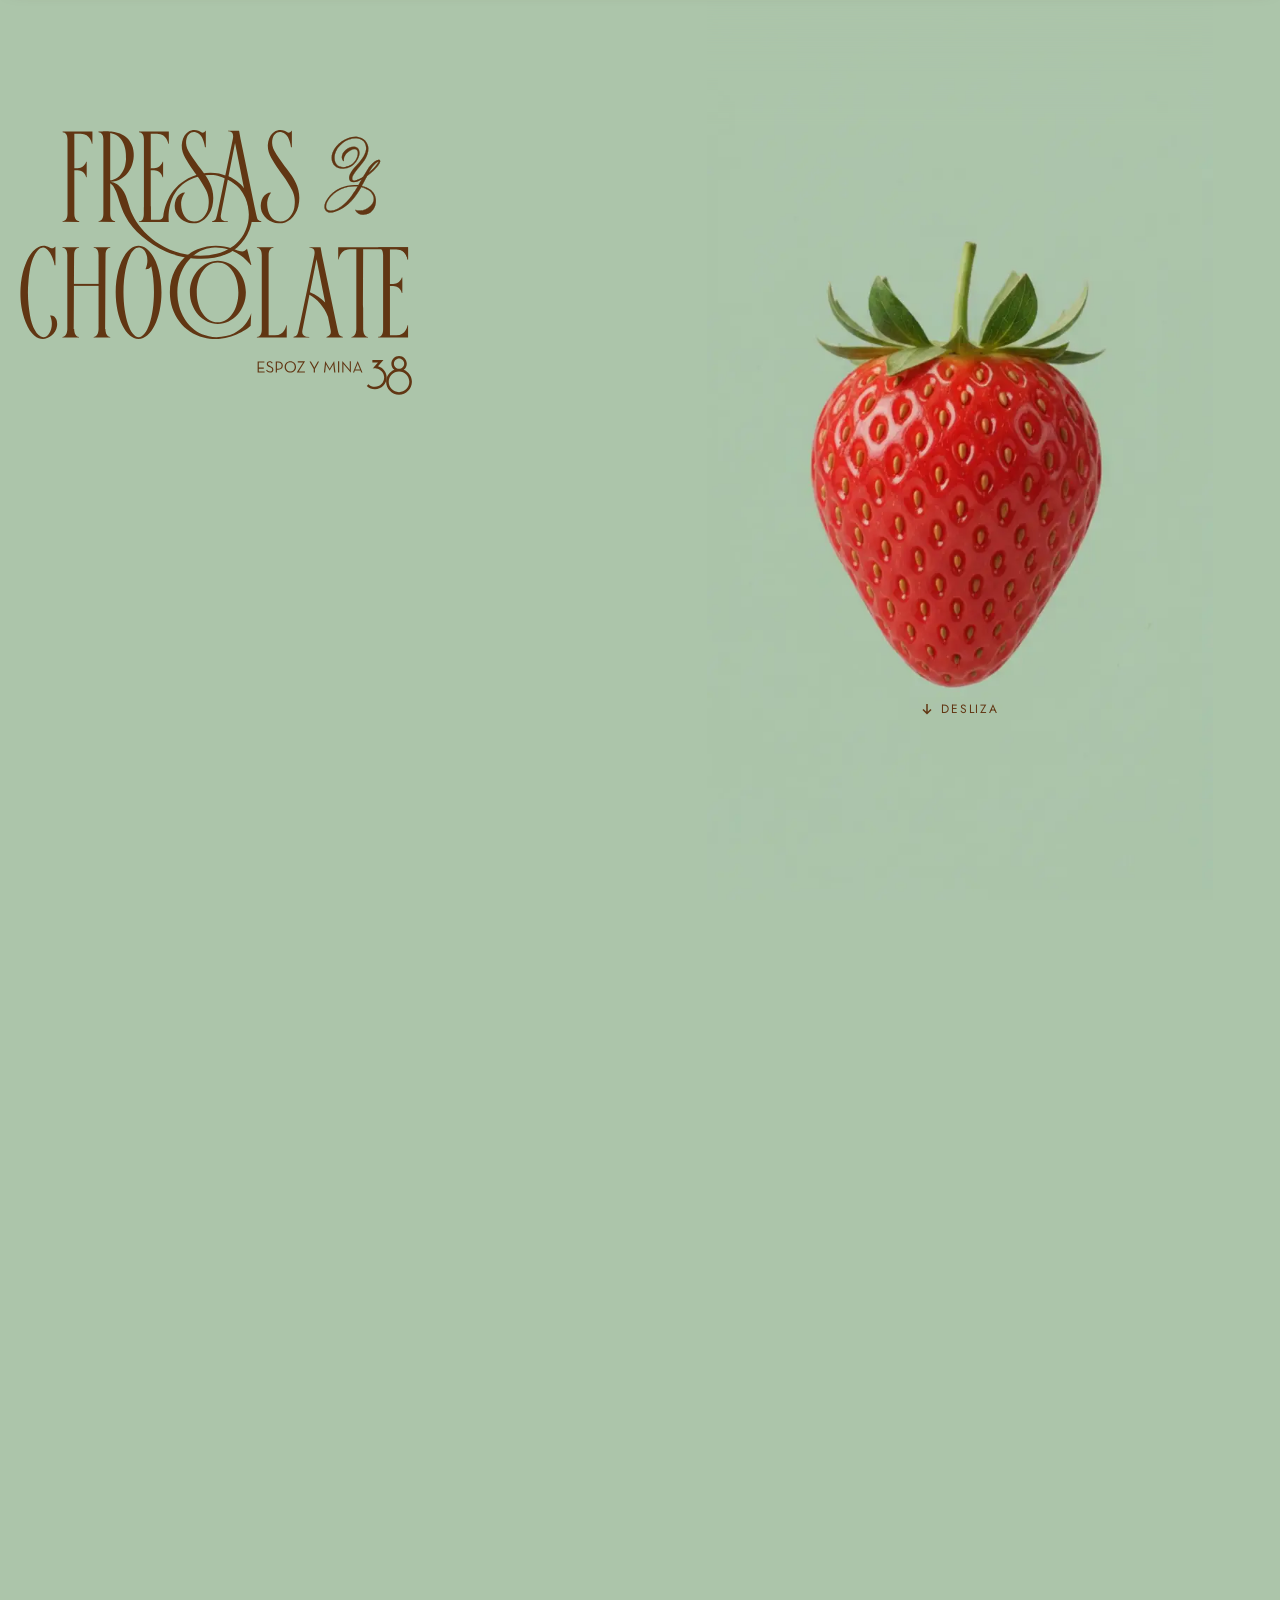
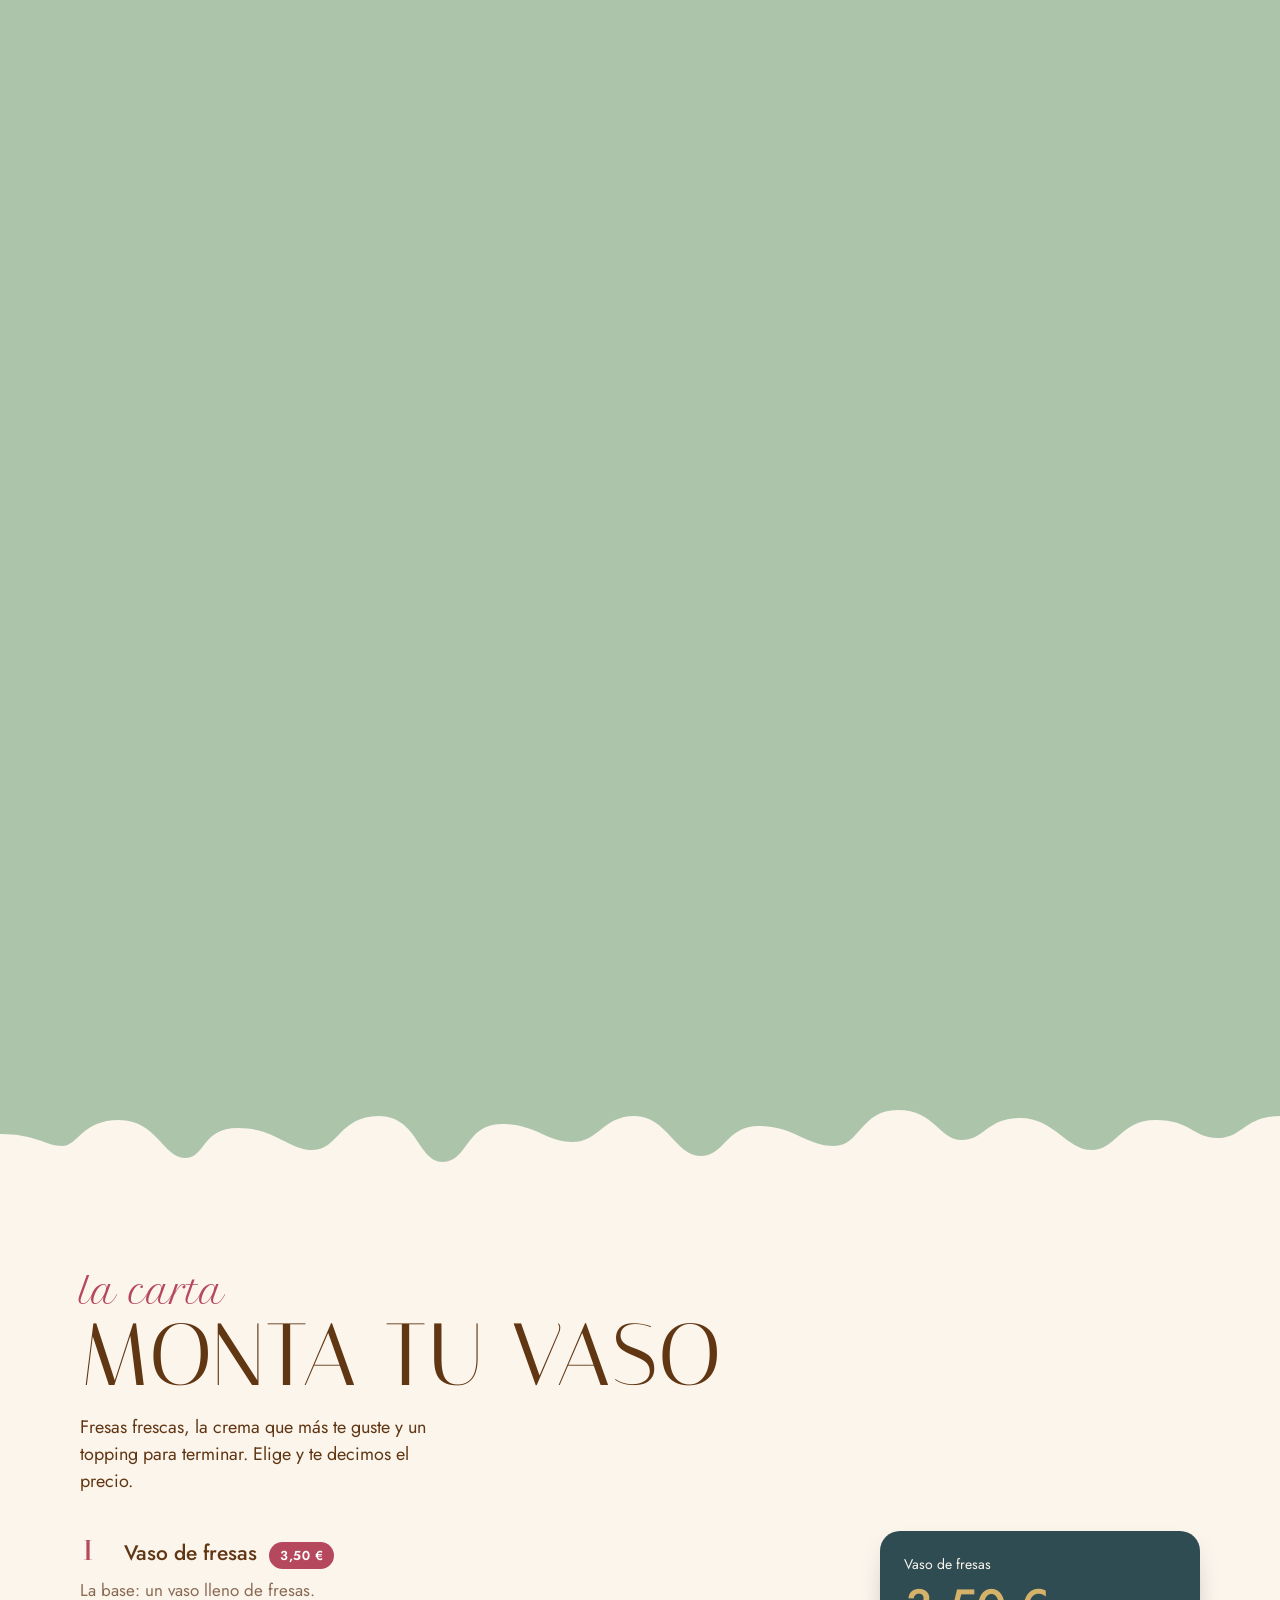
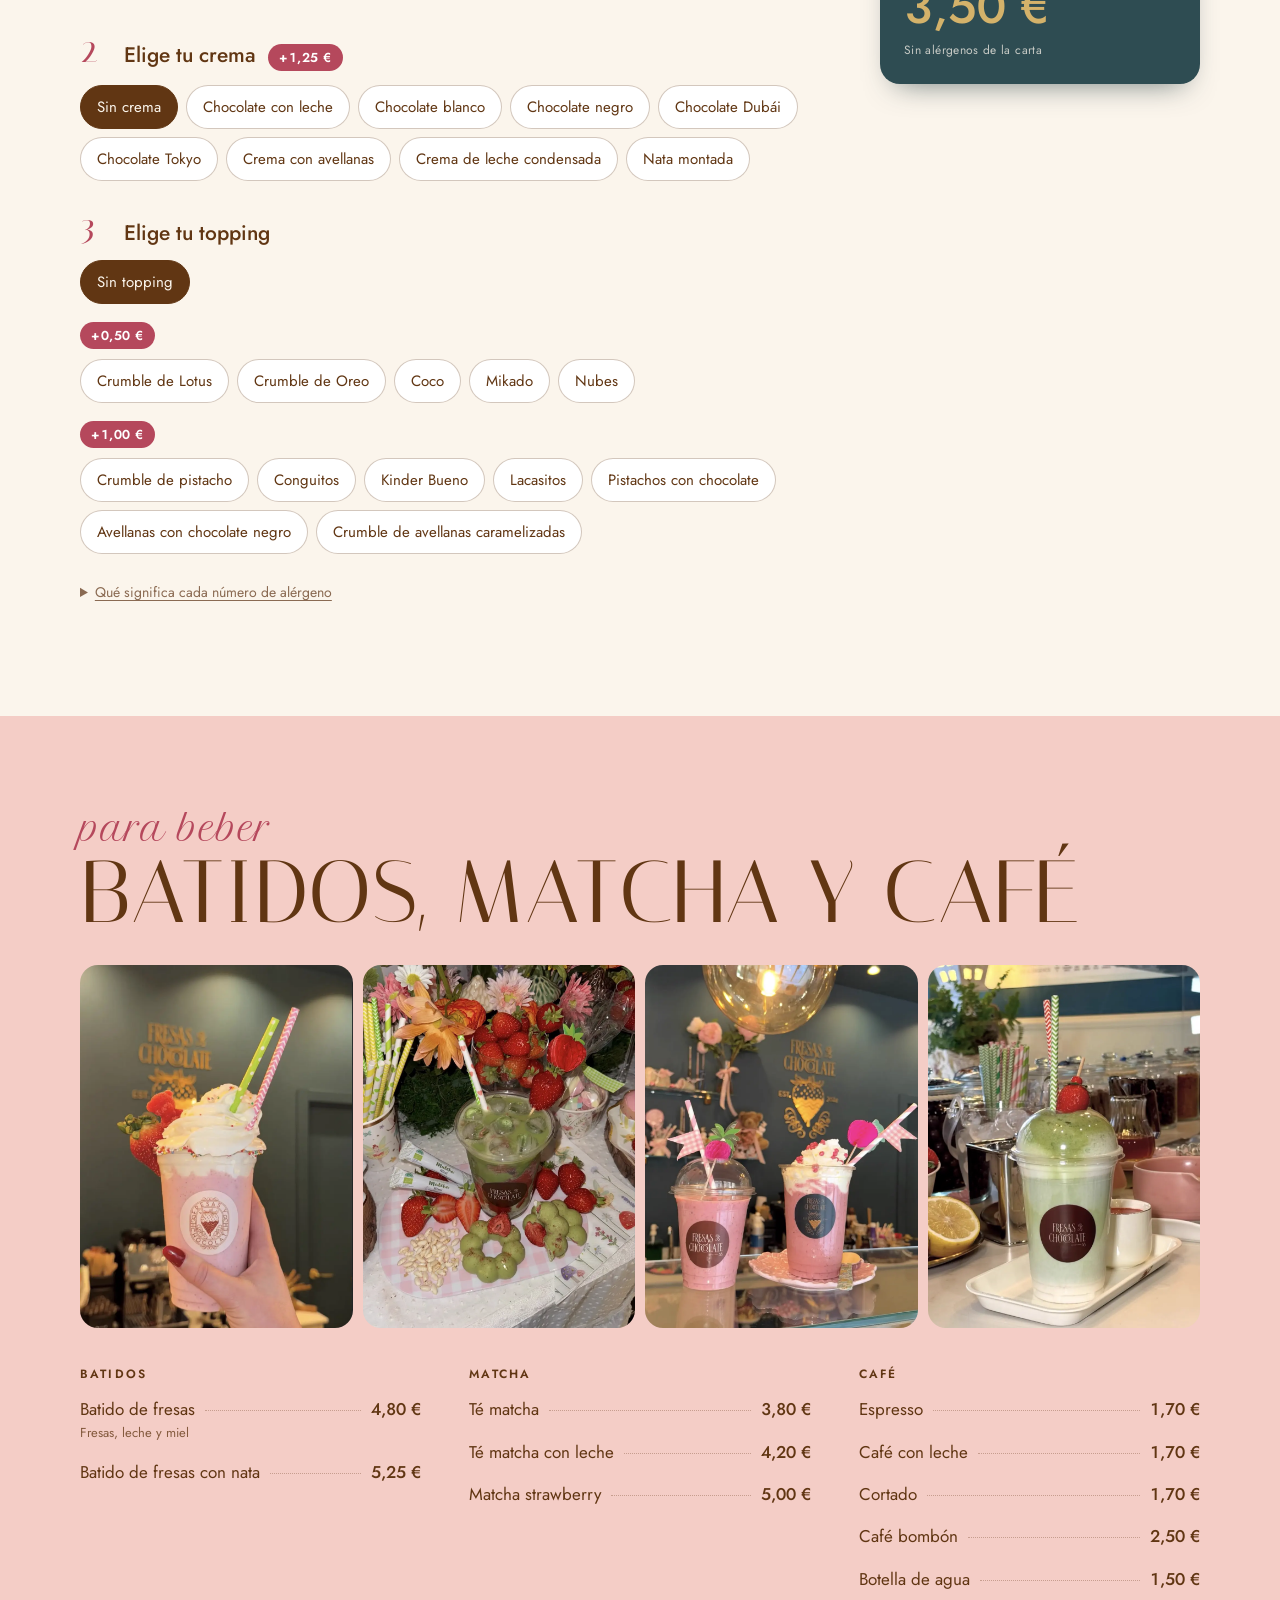
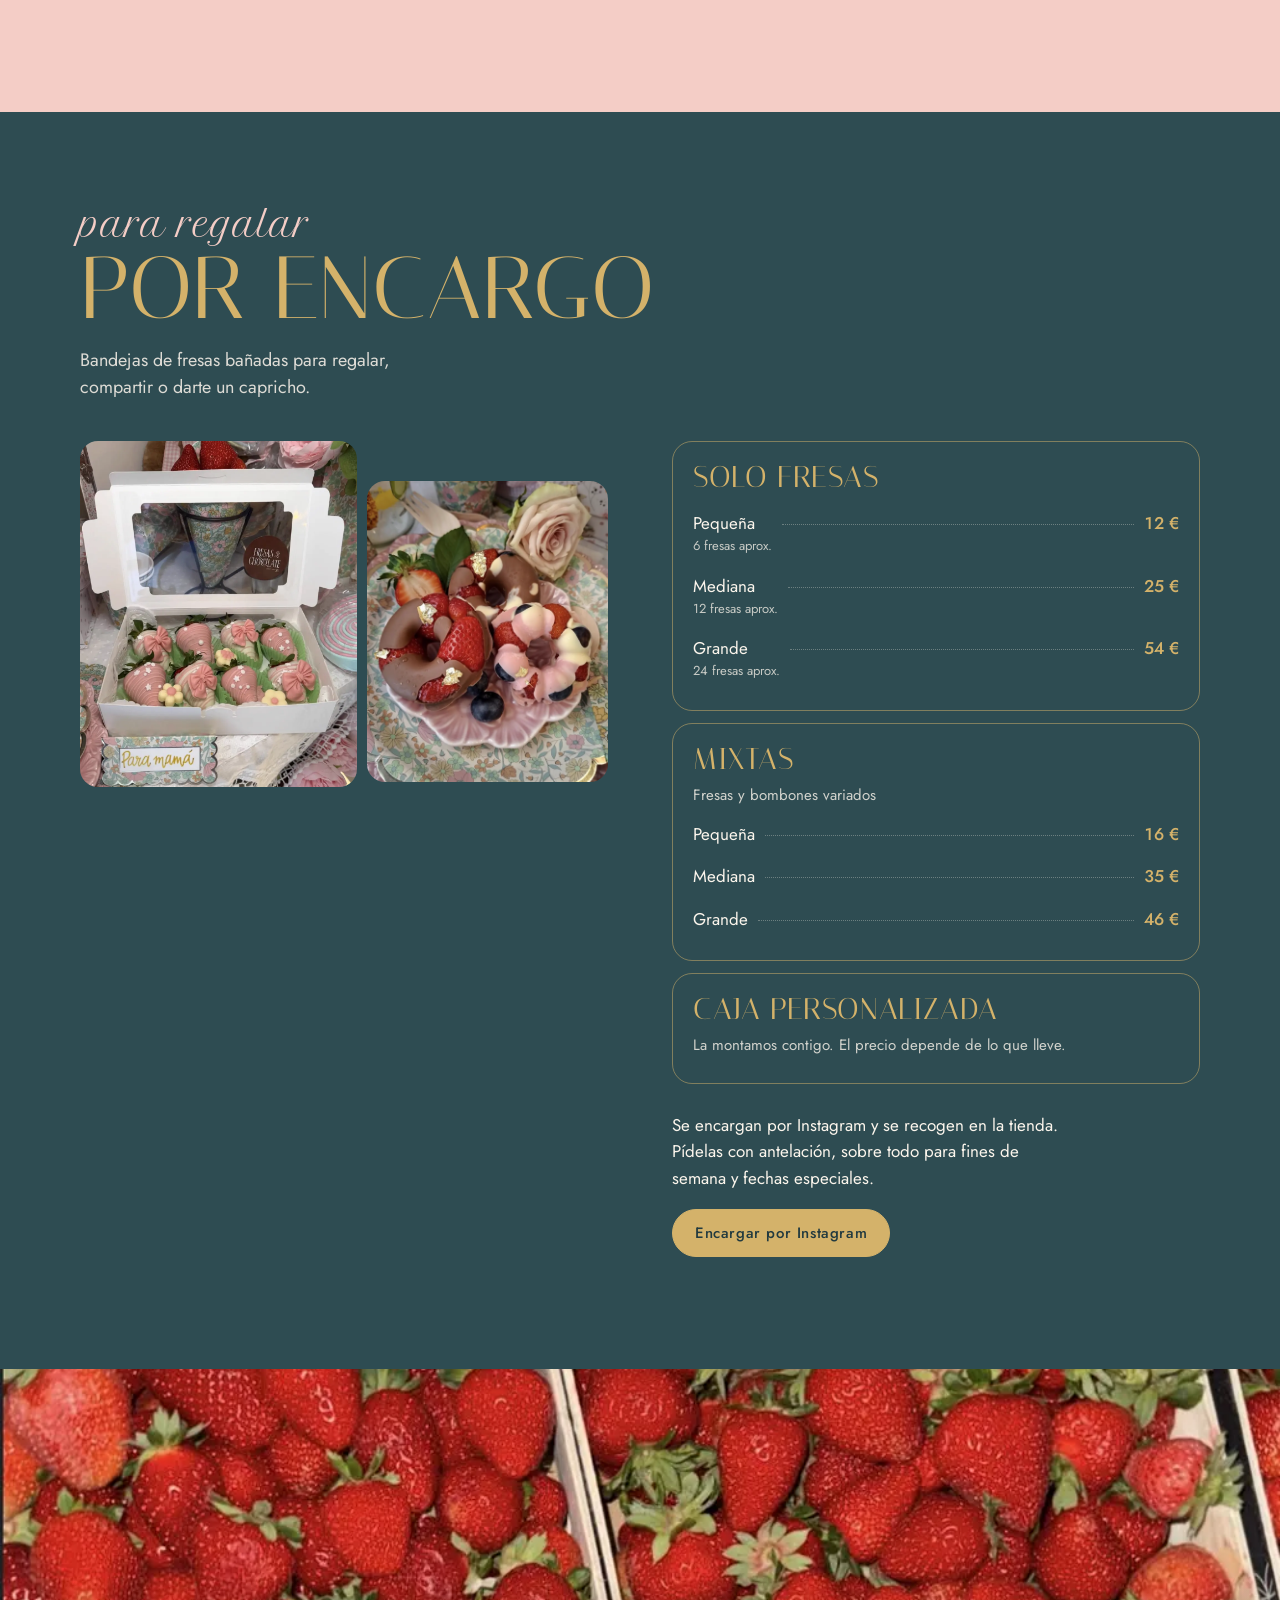
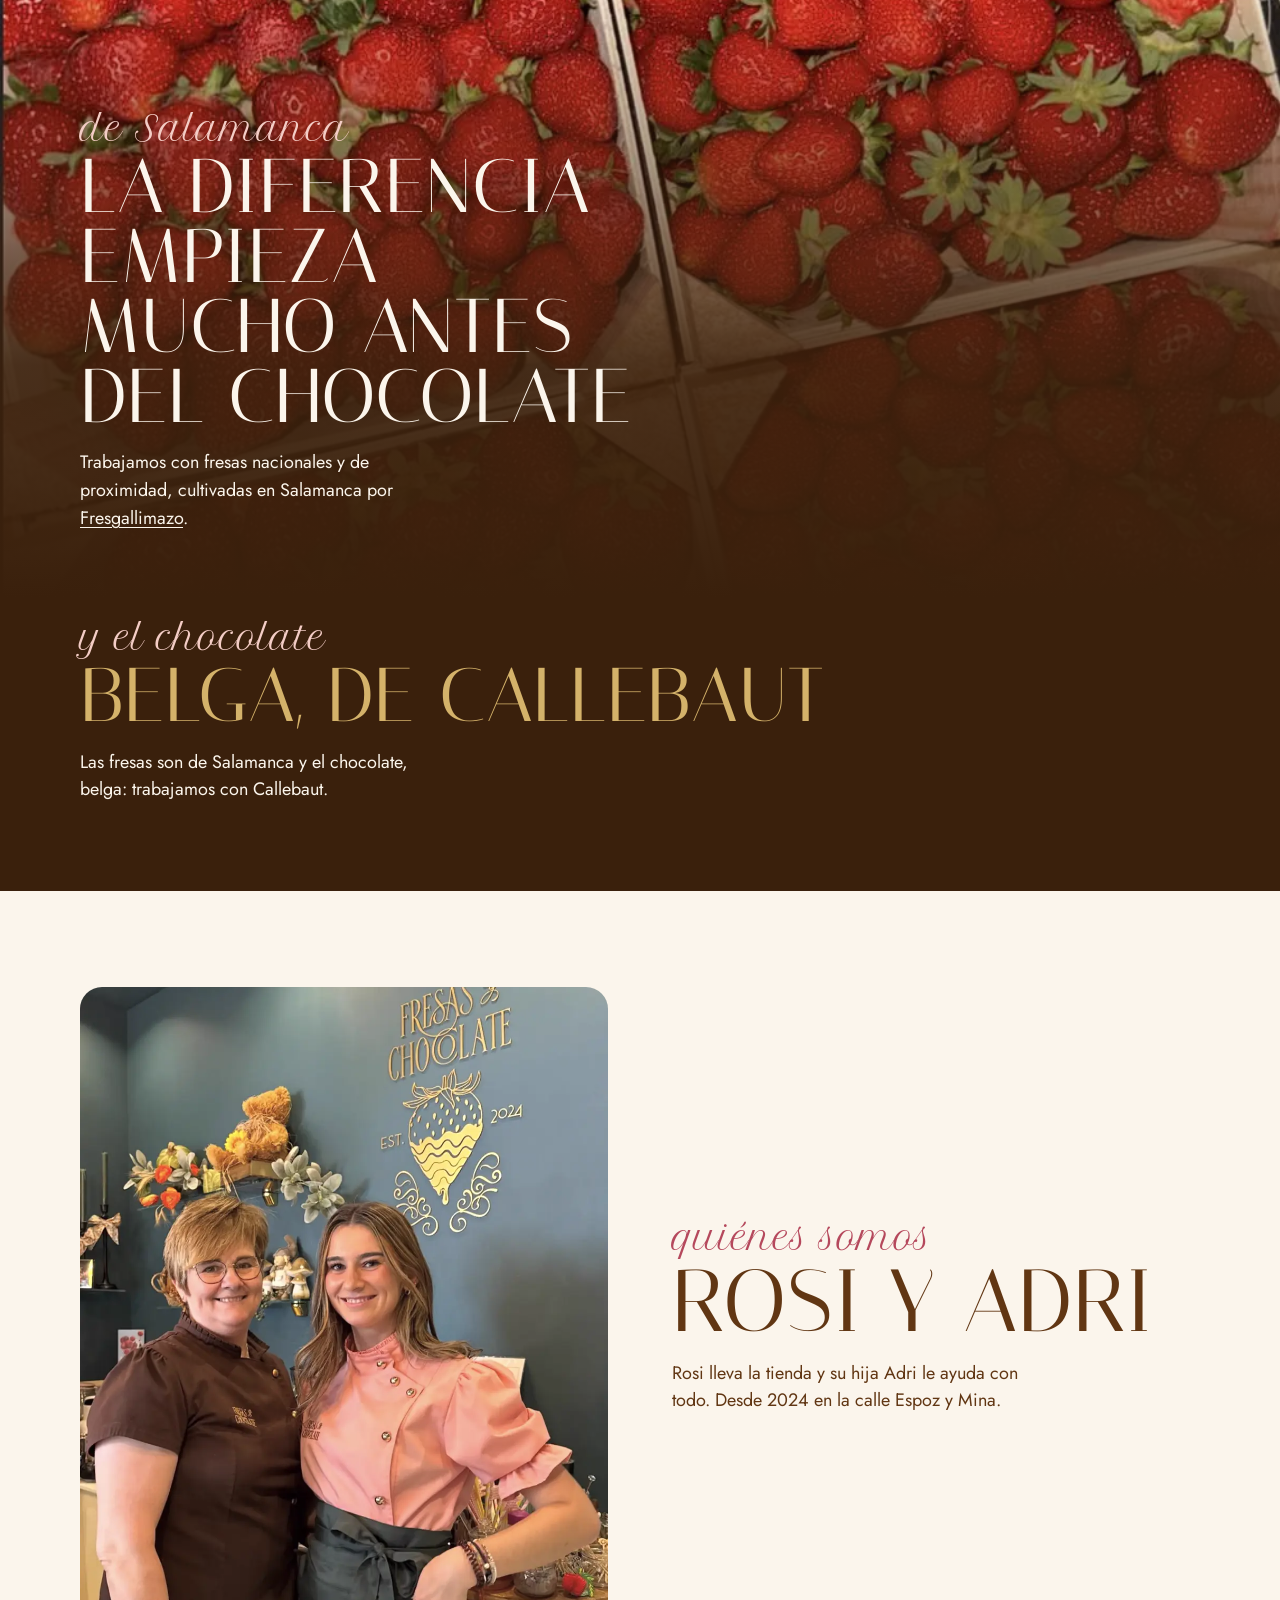
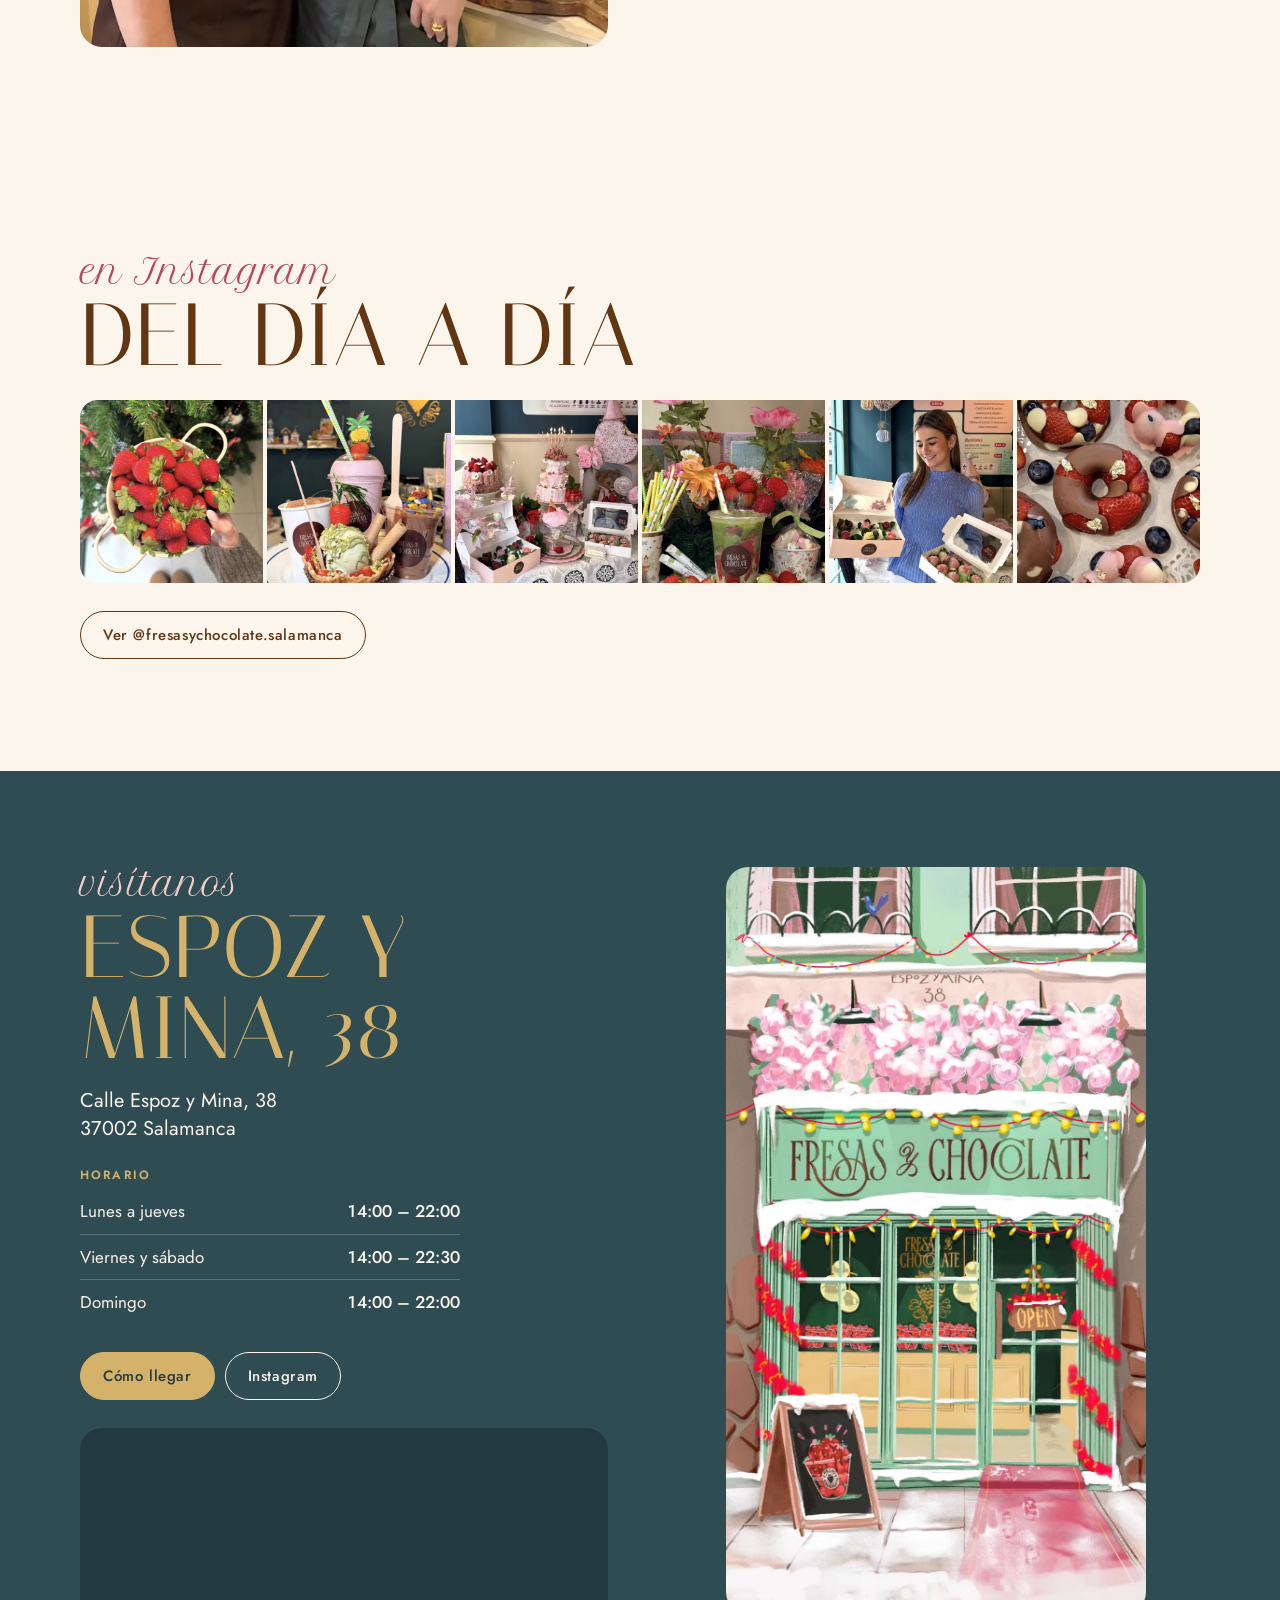
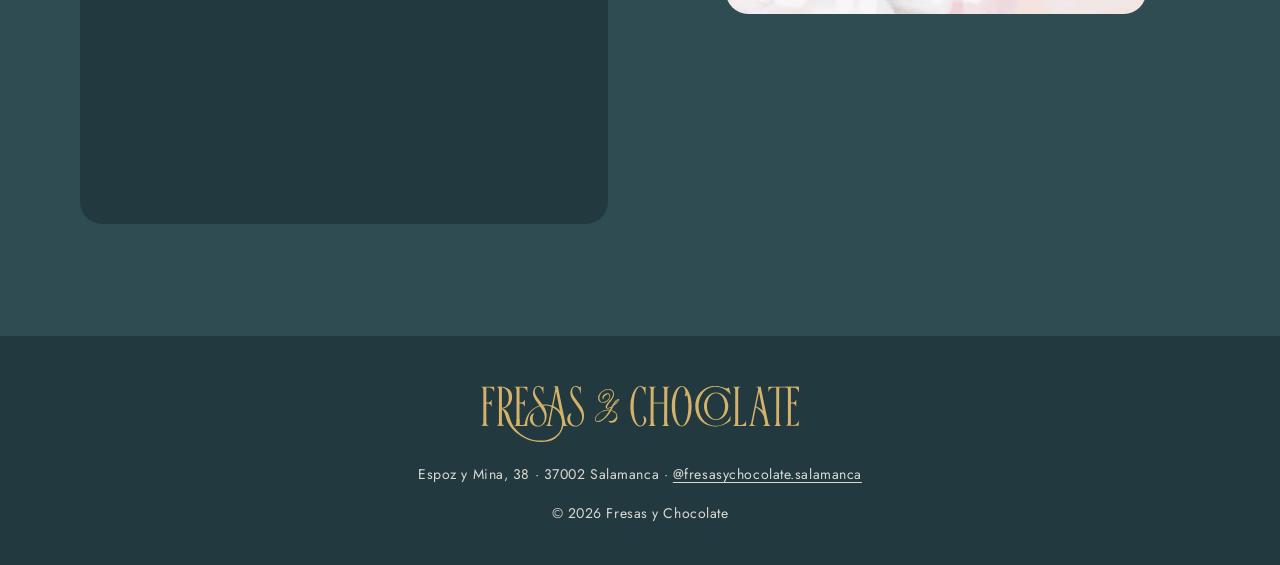
==== commit 1edeef26: "Centrando fresa ajustando menu" ====
--- a/index.html
+++ b/index.html
@@ -18,7 +18,7 @@
 <a class="skip" href="#carta">Saltar a la carta</a>
 
 <header class="topbar" id="topbar">
-  <a class="topbar-logo" href="#hero" aria-label="Fresas y Chocolate, ir al inicio"><svg class="logo" aria-hidden="true" focusable="false" xmlns="http://www.w3.org/2000/svg" viewBox="170.07 100.61 532.33 102.07"><g fill="currentColor"><path d="M 172.070312 105.03125 L 172.070312 105.441406 C 174.324219 105.441406 175.601562 107.476562 175.601562 110.792969 L 175.601562 164.222656 C 175.601562 167.539062 174.324219 169.761719 172.070312 169.761719 L 172.070312 170.25 L 184.070312 170.316406 L 184.070312 169.824219 C 181.816406 169.824219 180.539062 167.605469 180.539062 164.289062 L 180.539062 106.613281 L 185.121094 106.613281 C 192.261719 106.613281 193.238281 113.917969 193.238281 113.917969 L 193.613281 113.917969 L 193.613281 105.03125 Z M 172.070312 105.03125 "/><path d="M 189.097656 126.878906 C 189.097656 126.878906 188.582031 129.3125 185.800781 130.859375 C 184.449219 131.605469 183.320312 131.535156 180.214844 131.535156 C 180.234375 131.816406 180.207031 131.921875 180.1875 132.03125 L 179.335938 132.066406 C 179.226562 132.609375 180.253906 132.492188 180.214844 133.042969 C 183.320312 133.042969 184.449219 132.96875 185.800781 133.71875 C 188.582031 135.261719 189.097656 138.070312 189.097656 138.070312 L 189.472656 138.070312 L 189.472656 126.878906 Z M 189.097656 126.878906 "/><path d="M 227.296875 105.039062 L 227.296875 105.449219 C 229.550781 105.449219 230.828125 107.476562 230.828125 110.789062 L 230.828125 164.101562 C 230.828125 164.707031 230.785156 167.703125 230.699219 168.226562 C 232.40625 168.074219 234.117188 169.535156 235.824219 169.355469 C 235.785156 168.980469 235.761719 164.578125 235.761719 164.167969 L 235.761719 106.617188 L 240.347656 106.617188 C 247.484375 106.617188 248.460938 113.90625 248.460938 113.90625 L 248.835938 113.90625 L 248.835938 105.039062 Z M 227.296875 105.039062 "/><path d="M 244.320312 126.878906 C 244.320312 126.878906 243.808594 129.3125 241.023438 130.859375 C 239.675781 131.605469 238.542969 131.535156 235.4375 131.535156 C 235.457031 131.816406 235.429688 131.921875 235.410156 132.03125 L 234.5625 132.066406 C 234.453125 132.609375 235.480469 132.492188 235.4375 133.042969 C 238.542969 133.042969 239.675781 132.96875 241.023438 133.71875 C 243.808594 135.261719 244.320312 138.070312 244.320312 138.070312 L 244.695312 138.070312 L 244.695312 126.878906 Z M 244.320312 126.878906 "/><path d="M 206.464844 164.289062 L 206.464844 105.640625 C 206.464844 105.640625 207.28125 105.726562 206.539062 105.640625 C 205.976562 105.574219 205.453125 105.363281 205.050781 105.03125 L 198 105.03125 L 198 105.441406 C 200.253906 105.441406 201.527344 107.476562 201.527344 110.792969 L 201.527344 164.222656 C 201.527344 167.539062 200.253906 169.761719 198 169.761719 L 198 170.25 L 209.996094 170.316406 L 209.996094 169.828125 C 207.742188 169.828125 206.464844 167.601562 206.464844 164.289062 "/><path d="M 206.089844 140.171875 C 206.089844 140.171875 209.746094 140.472656 213.152344 137.117188 C 216.558594 133.761719 217.710938 129.351562 217.910156 124.566406 C 218.113281 119.785156 217.289062 109.316406 208.382812 106.660156 C 199.476562 104.007812 204.789062 108.914062 204.789062 108.914062 C 204.789062 108.914062 199.128906 105.03125 201.632812 105.03125 L 205.050781 105.03125 C 207.390625 105.03125 219.515625 105.207031 222.71875 116.429688 C 225.925781 127.648438 218.964844 141.324219 206.238281 141.421875 Z M 206.089844 140.171875 "/><path d="M 337.765625 104.316406 L 337.765625 116.320312 L 337.164062 116.320312 C 337.164062 116.320312 336.160156 109.015625 332.957031 106.808594 C 329.75 104.601562 327.445312 105.113281 325.542969 106.910156 C 323.636719 108.707031 322.1875 113.449219 325.292969 119.347656 C 328.398438 125.246094 336.414062 134.6875 338.96875 138.945312 C 341.519531 143.203125 344.675781 150.742188 342.421875 159.105469 C 340.167969 167.464844 333.808594 171.773438 327.996094 171.363281 C 322.1875 170.953125 316.226562 166.644531 315.425781 160.796875 C 314.621094 154.949219 317.628906 149.050781 322.789062 149.101562 C 322.789062 149.101562 319.632812 152.792969 319.933594 158.128906 C 320.234375 163.464844 322.832031 170.074219 329.246094 170.074219 C 335.445312 170.074219 338.722656 163.984375 339.515625 160.027344 C 340.269531 156.28125 340.078125 151.894531 337.964844 147.511719 C 334.207031 139.710938 328.398438 133.199219 325.992188 129.144531 C 323.589844 125.09375 319.132812 119.65625 320.683594 112.472656 C 322.238281 105.292969 327.046875 103.957031 329.351562 103.957031 C 331.652344 103.957031 333.554688 105.085938 334.410156 105.546875 C 335.257812 106.007812 336.414062 106.164062 337.765625 104.316406 "/><path d="M 275.570312 104.316406 L 275.570312 116.320312 L 274.96875 116.320312 C 274.96875 116.320312 273.96875 109.015625 270.761719 106.808594 C 267.558594 104.601562 265.253906 105.113281 263.347656 106.910156 C 261.445312 108.707031 259.992188 113.449219 263.097656 119.347656 C 266.203125 125.246094 274.21875 134.6875 276.773438 138.945312 C 279.328125 143.203125 282.484375 150.742188 280.230469 159.105469 C 277.976562 167.464844 271.613281 171.773438 265.804688 171.363281 C 259.992188 170.953125 254.03125 166.644531 253.230469 160.796875 C 252.429688 154.949219 255.433594 149.050781 260.59375 149.101562 C 260.59375 149.101562 257.4375 152.792969 257.738281 158.128906 C 258.039062 163.464844 260.640625 170.074219 267.050781 170.074219 C 273.25 170.074219 276.53125 163.984375 277.324219 160.027344 C 278.078125 156.28125 277.882812 151.894531 275.773438 147.511719 C 272.015625 139.710938 266.203125 133.199219 263.800781 129.144531 C 261.394531 125.09375 256.9375 119.65625 258.492188 112.472656 C 260.042969 105.292969 264.851562 103.957031 267.15625 103.957031 C 269.460938 103.957031 271.363281 105.085938 272.214844 105.546875 C 273.066406 106.007812 274.21875 106.164062 275.570312 104.316406 "/><path d="M 313.59375 168.949219 C 312.742188 168.226562 312.496094 167.683594 310.777344 159.359375 L 300.636719 110.289062 L 299.617188 104.480469 L 291.585938 104.480469 L 291.585938 104.894531 C 293.839844 104.894531 296.003906 105.707031 295.117188 110.289062 L 284.976562 159.359375 C 283.253906 167.683594 283.011719 168.226562 282.160156 168.949219 C 281.242188 169.726562 280.089844 169.902344 280.089844 169.902344 L 280.089844 170.316406 L 291.4375 170.316406 L 291.476562 169.9375 L 289.183594 169.808594 C 287.253906 169.117188 285.9375 168.152344 286.5 165.070312 L 287.496094 159.839844 L 296.695312 113.296875 L 304.359375 152.082031 C 304.554688 152.273438 304.738281 152.472656 304.910156 152.679688 L 306.324219 159.839844 L 307.269531 164.792969 C 307.234375 164.863281 307.199219 164.929688 307.160156 165 C 307.253906 165.226562 307.328125 165.464844 307.382812 165.699219 C 307.59375 166.566406 307.640625 167.476562 307.605469 168.367188 C 307.582031 169.019531 307.515625 169.675781 307.382812 170.316406 L 315.664062 170.316406 L 315.664062 169.902344 C 315.664062 169.902344 314.511719 169.726562 313.59375 168.949219 "/><path d="M 612.335938 161.429688 C 612.335938 161.429688 611.355469 168.734375 604.203125 168.734375 L 599.644531 168.734375 C 599.621094 167.359375 599.605469 164.609375 599.605469 164.285156 L 599.609375 110.78125 C 599.609375 107.464844 600.890625 105.429688 603.148438 105.429688 L 603.148438 105.019531 L 591.121094 105.019531 L 591.121094 105.429688 C 593.378906 105.429688 594.660156 107.464844 594.660156 110.78125 L 594.660156 164.222656 C 594.660156 164.324219 594.660156 164.496094 594.65625 164.707031 C 594.617188 167.929688 593.34375 169.90625 591.121094 169.90625 L 591.121094 170.316406 L 612.710938 170.316406 L 612.710938 161.429688 Z M 612.335938 161.429688 "/><path d="M 459.042969 110.78125 C 459.042969 107.464844 460.339844 105.429688 462.597656 105.429688 L 462.597656 105.019531 L 450.570312 105.019531 L 450.570312 105.429688 C 452.828125 105.429688 454.109375 107.464844 454.109375 110.78125 C 454.109375 110.78125 454.105469 164.042969 454.105469 164.253906 C 454.066406 167.480469 452.792969 169.90625 450.570312 169.90625 L 450.570312 170.316406 L 462.542969 170.316406 L 462.542969 169.90625 C 460.320312 169.90625 459.082031 167.480469 459.042969 164.253906 C 459.039062 164.042969 459.042969 110.78125 459.042969 110.78125 "/><path d="M 667.925781 164.253906 C 667.925781 164.042969 667.929688 106.214844 667.929688 106.214844 C 667.929688 106.007812 668.320312 105.792969 669.046875 105.640625 C 667.191406 105.644531 665.332031 105.65625 663.476562 105.667969 C 663.023438 105.667969 662.570312 105.671875 662.117188 105.671875 C 662.691406 105.816406 662.996094 106.007812 662.996094 106.214844 L 662.996094 164.222656 C 662.996094 164.324219 662.992188 164.042969 662.992188 164.253906 C 662.953125 167.476562 661.679688 169.90625 659.457031 169.90625 L 659.457031 170.316406 L 671.429688 170.316406 L 671.429688 169.90625 C 669.207031 169.90625 667.964844 167.476562 667.925781 164.253906 "/><path d="M 481.75 110.78125 C 481.75 107.464844 482.921875 105.429688 485.183594 105.429688 L 485.183594 105.019531 L 473.15625 105.019531 L 473.15625 105.429688 C 475.414062 105.429688 476.695312 107.464844 476.695312 110.78125 C 476.695312 110.78125 476.691406 164.042969 476.691406 164.253906 C 476.652344 167.480469 475.378906 169.90625 473.15625 169.90625 L 473.15625 170.316406 L 485.128906 170.316406 L 485.128906 169.90625 C 482.90625 169.90625 481.667969 167.480469 481.625 164.253906 C 481.625 164.042969 481.75 110.78125 481.75 110.78125 "/><path d="M 649.890625 105.019531 L 649.890625 113.90625 L 650.265625 113.90625 C 650.265625 113.90625 651.246094 106.601562 658.402344 106.601562 L 691.886719 106.601562 C 699.042969 106.601562 700.023438 113.90625 700.023438 113.90625 L 700.398438 113.90625 L 700.398438 105.019531 Z M 649.890625 105.019531 "/><path d="M 691.886719 106.601562 C 699.042969 106.601562 700.019531 113.90625 700.019531 113.90625 L 700.398438 113.90625 L 700.398438 105.019531 L 678.804688 105.019531 L 678.804688 105.429688 C 681.066406 105.429688 682.347656 107.464844 682.347656 110.78125 L 682.347656 164.179688 C 682.347656 164.28125 682.34375 164.445312 682.34375 164.644531 C 682.304688 167.875 681.03125 169.851562 678.804688 169.851562 L 678.804688 170.257812 L 700.398438 170.257812 L 700.398438 161.371094 L 700.019531 161.371094 C 700.019531 161.371094 699.042969 168.675781 691.886719 168.675781 L 687.332031 168.675781 C 687.308594 167.304688 687.292969 164.550781 687.292969 164.230469 L 687.292969 133.082031 C 690.15625 133.078125 691.265625 133.039062 692.566406 133.761719 C 695.355469 135.308594 695.871094 138.125 695.871094 138.125 L 696.246094 138.125 L 696.246094 126.90625 L 695.871094 126.90625 C 695.871094 126.90625 695.355469 129.347656 692.566406 130.894531 C 691.265625 131.617188 690.15625 131.578125 687.292969 131.574219 L 687.292969 106.601562 Z M 691.886719 106.601562 "/><path d="M 629.464844 137.625 L 634.230469 113.761719 L 640.484375 145.074219 C 637.582031 142.105469 633.832031 139.464844 629.464844 137.625 M 651.171875 168.957031 C 650.316406 168.242188 650.070312 167.703125 648.347656 159.445312 L 638.183594 110.78125 L 637.164062 105.019531 L 629.109375 105.019531 L 629.109375 105.429688 C 631.371094 105.429688 633.539062 106.234375 632.652344 110.78125 L 622.484375 159.445312 C 620.761719 167.703125 620.515625 168.242188 619.660156 168.957031 C 618.742188 169.730469 617.589844 169.902344 617.589844 169.902344 L 617.589844 170.3125 L 628.964844 170.3125 L 629 169.9375 L 626.703125 169.808594 C 624.765625 169.125 623.449219 168.167969 624.011719 165.109375 L 625.011719 159.921875 L 629.097656 139.453125 C 634.570312 142.5625 639.6875 147.847656 642.550781 155.414062 L 643.453125 159.921875 L 644.453125 165.109375 C 645.011719 168.167969 643.695312 169.125 641.757812 169.808594 L 641.398438 169.9375 L 641.4375 170.3125 L 653.242188 170.3125 L 653.242188 169.902344 C 653.242188 169.902344 652.089844 169.730469 651.171875 168.957031 "/><path d="M 443.628906 154.667969 C 442.835938 154.332031 441.617188 154.367188 441.617188 154.367188 C 445.054688 161.878906 441.148438 170.578125 436.628906 170.191406 C 432.109375 169.808594 428.324219 161.996094 427.167969 154.636719 C 426.007812 147.28125 425.042969 139.808594 426.046875 129.296875 C 427.050781 118.78125 428.671875 113.429688 431.222656 109.460938 C 433.773438 105.496094 435.597656 105.394531 436.925781 105.34375 C 437.886719 105.476562 438.871094 106.007812 439.957031 107.152344 C 443.972656 111.386719 444.90625 118.050781 444.90625 118.050781 L 445.523438 118.050781 L 445.523438 104.507812 C 445.453125 104.605469 445.378906 104.695312 445.308594 104.78125 C 444.570312 105.644531 443.527344 106.214844 441.894531 105.644531 C 441.542969 105.460938 441.070312 105.207031 440.5 104.964844 C 440.5 104.964844 440.5 104.960938 440.5 104.960938 C 437.835938 103.3125 433.8125 103.300781 429.292969 107.960938 C 424.773438 112.621094 420.953125 123.339844 420.328125 134.265625 C 419.96875 140.570312 420.214844 149.824219 424 159.257812 C 427.785156 168.695312 432.652344 171.390625 436.476562 171.390625 C 440.304688 171.390625 445.867188 168.042969 446.640625 162.265625 C 447.410156 156.488281 444.171875 154.898438 443.628906 154.667969 "/><path d="M 478.339844 133 L 456.582031 133 L 456.582031 131.570312 L 478.339844 131.570312 Z M 478.339844 133 "/><path d="M 562.816406 159.3125 C 554.066406 159.3125 547.683594 149.652344 547.683594 137.738281 C 547.683594 125.824219 554.066406 116.164062 562.816406 116.164062 C 571.5625 116.164062 577.75 125.824219 577.75 137.738281 C 577.75 149.652344 571.5625 159.3125 562.816406 159.3125 M 562.921875 114.796875 C 552.003906 114.796875 542.695312 125.042969 542.695312 137.683594 C 542.695312 150.324219 552.003906 160.570312 562.921875 160.570312 C 573.84375 160.570312 583.148438 150.324219 583.148438 137.683594 C 583.148438 125.042969 573.84375 114.796875 562.921875 114.796875 "/><path d="M 561.84375 170.101562 C 558.03125 170.101562 554.566406 169.027344 551.445312 167.964844 C 541.09375 163.695312 533.640625 151.753906 533.640625 137.6875 C 533.640625 129.578125 536.121094 122.175781 540.203125 116.539062 C 545.910156 108.753906 553.515625 105.597656 560.550781 105.328125 C 560.683594 105.335938 560.949219 105.316406 560.949219 105.316406 C 567.25 105.160156 573.050781 107.378906 576.550781 109.257812 C 582.574219 112.496094 586.585938 117.839844 586.585938 117.839844 L 587.113281 117.839844 L 583.988281 106.140625 C 583.988281 106.140625 582.511719 108.070312 580.753906 108.070312 C 579 108.070312 575.6875 106.726562 572.566406 105.71875 C 566.945312 103.902344 557.855469 102.605469 548.175781 106.597656 C 546.554688 107.242188 545.007812 108.019531 543.542969 108.917969 C 543.511719 108.933594 543.480469 108.949219 543.453125 108.96875 C 543.378906 109.015625 543.304688 109.0625 543.230469 109.109375 C 543.179688 109.140625 543.132812 109.167969 543.082031 109.203125 C 543.015625 109.246094 542.949219 109.285156 542.886719 109.332031 C 533.910156 115.144531 528.214844 125.554688 528.214844 137.582031 C 528.214844 153.535156 538.230469 166.878906 552.625 170.257812 C 569.507812 174.894531 584.601562 163.96875 586.597656 161.757812 L 587.042969 152.851562 C 587.042969 152.851562 582.359375 170.101562 561.84375 170.101562 "/><path d="M 505.71875 170.113281 C 499.628906 170.113281 494.695312 155.507812 494.695312 137.511719 C 494.695312 119.515625 499.628906 105.328125 505.71875 105.328125 C 506.523438 105.328125 508.042969 105.5 509.707031 107.164062 C 512.058594 110.15625 512.96875 115.796875 510.601562 120.980469 C 510.601562 120.980469 511.984375 121.164062 512.863281 120.6875 C 513.125 120.542969 514.023438 120.054688 514.75 118.875 C 516 124.15625 516.738281 130.574219 516.738281 137.511719 C 516.738281 155.507812 511.804688 170.113281 505.71875 170.113281 M 505.613281 103.976562 C 496.476562 103.976562 489.070312 119.070312 489.070312 137.683594 C 489.070312 156.300781 496.476562 171.390625 505.613281 171.390625 C 514.75 171.390625 522.15625 156.300781 522.15625 137.683594 C 522.15625 119.070312 514.75 103.976562 505.613281 103.976562 "/><path d="M 307.867188 154.484375 C 303.382812 141.0625 291.683594 137.296875 291.683594 137.296875 L 290.238281 138.050781 L 291.191406 139.214844 C 300.375 144.023438 306.660156 153.714844 306.660156 164.910156 C 306.660156 173.054688 303.328125 180.402344 297.976562 185.660156 C 293.082031 190.566406 285.234375 193.710938 277.675781 194.453125 C 247.113281 197.453125 228.644531 177.902344 222.867188 165.757812 C 218.691406 156.984375 219.464844 152.441406 214.960938 146.460938 C 210.453125 140.484375 205.667969 141.480469 205.667969 141.480469 L 204.21875 141.632812 C 208.023438 142.113281 209.210938 145.402344 210.554688 147.976562 C 211.902344 150.546875 213.484375 158.648438 217.335938 166.113281 C 223.160156 177.410156 234.585938 186.039062 246.253906 191.625 C 257.125 196.828125 280.515625 200.671875 295.152344 191.09375 C 306.636719 183.578125 312.347656 167.875 307.867188 154.484375 "/><path d="M 381.101562 151.214844 L 381.097656 151.21875 C 378.71875 154.617188 375.976562 157.363281 373.28125 159.324219 C 370.351562 161.457031 366.554688 163.03125 363.664062 161.738281 C 362.917969 161.40625 362.558594 160.53125 362.480469 159.644531 C 362.402344 158.753906 362.59375 157.804688 362.921875 156.90625 C 363.253906 156.003906 363.714844 155.132812 364.25 154.308594 C 364.785156 153.484375 365.398438 152.699219 366.054688 151.953125 C 366.714844 151.210938 367.425781 150.515625 368.183594 149.875 C 369.695312 148.585938 371.390625 147.515625 373.195312 146.679688 C 375 145.84375 376.917969 145.242188 378.875 144.882812 C 380.835938 144.527344 382.84375 144.402344 384.824219 144.566406 C 385.015625 144.582031 385.207031 144.605469 385.398438 144.625 C 383.941406 147.070312 382.71875 148.960938 381.101562 151.214844 M 394.351562 133.054688 C 396.589844 129.367188 399.46875 127.03125 400.4375 126.734375 C 400.347656 127.082031 399.984375 127.839844 399.035156 129.082031 L 399.027344 129.097656 C 397.894531 130.707031 395.847656 132.746094 393.375 134.746094 C 393.699219 134.140625 394.023438 133.570312 394.351562 133.054688 M 391.519531 138.378906 L 391.535156 138.34375 C 391.710938 137.945312 391.929688 137.523438 392.160156 137.089844 C 395.390625 134.679688 398.359375 131.890625 399.929688 129.789062 C 401.054688 128.257812 401.601562 127.171875 401.601562 126.464844 C 401.601562 125.839844 401.199219 125.449219 400.558594 125.449219 C 398.8125 125.449219 394.851562 128.5 392.550781 132.277344 C 391.441406 134.023438 390.371094 135.8125 389.289062 137.742188 C 388.554688 138.222656 384.964844 140.503906 382.804688 140.503906 C 381.871094 140.503906 381.617188 140.054688 381.496094 139.660156 C 381.433594 139.441406 381.402344 139.210938 381.402344 138.90625 C 381.402344 136.628906 384.035156 133.515625 386.578125 130.5 C 389.945312 126.484375 393.078125 122.417969 393.039062 117.007812 C 393.023438 115.15625 391.789062 110.105469 385.65625 108.964844 C 384.972656 108.835938 384.328125 108.816406 383.75 108.816406 C 376.953125 108.816406 369.65625 113.867188 367.140625 120.320312 L 367.128906 120.347656 C 366.734375 121.59375 366.53125 122.792969 366.53125 123.90625 C 366.53125 128.691406 369.816406 131.902344 374.699219 131.902344 L 375.089844 131.902344 C 378.789062 131.785156 382.160156 129.886719 384.335938 126.707031 C 385.855469 124.546875 386.660156 122.378906 386.660156 120.429688 L 386.660156 120.257812 C 386.417969 116.363281 383.679688 115.941406 382.515625 115.941406 C 380.710938 115.941406 378.589844 116.808594 376.835938 118.261719 C 374.960938 119.8125 373.886719 121.722656 373.886719 123.503906 C 373.886719 124.417969 374.175781 125.3125 374.71875 126.097656 L 374.949219 126.433594 L 375.449219 125.984375 C 375.449219 125.984375 375.277344 125.765625 375.34375 124.800781 C 375.449219 123.1875 376.441406 121.648438 378.058594 120.160156 C 379.722656 118.632812 381.628906 117.667969 383.03125 117.679688 C 386.335938 117.714844 386.136719 122.539062 383.601562 126.1875 C 381.621094 129.046875 378.425781 130.683594 375.066406 130.796875 L 374.730469 130.796875 C 372.785156 130.796875 371.183594 130.097656 370.109375 128.773438 C 369.128906 127.570312 368.589844 125.863281 368.589844 123.964844 C 368.589844 123.070312 368.699219 122.167969 368.917969 121.296875 C 369.714844 118.238281 371.6875 115.375 374.480469 113.226562 C 377.277344 111.078125 380.578125 109.894531 383.78125 109.894531 C 384.429688 109.894531 384.996094 109.929688 385.515625 110.003906 C 390.117188 110.863281 391.464844 114.0625 391.464844 117.089844 C 391.464844 121.542969 387.6875 126.035156 384.847656 129.046875 L 384.722656 129.175781 C 383.199219 130.800781 379.144531 135.113281 379.144531 138.53125 C 379.144531 139.488281 379.441406 140.28125 380.023438 140.894531 L 380.070312 140.9375 C 380.679688 141.425781 381.472656 141.671875 382.429688 141.671875 C 384.296875 141.671875 386.410156 140.71875 388.175781 139.714844 C 388.042969 139.949219 387.910156 140.183594 387.78125 140.414062 C 387.484375 140.949219 386.441406 142.800781 385.867188 143.816406 C 385.859375 143.816406 385.851562 143.816406 385.851562 143.816406 L 385.863281 143.824219 C 385.863281 143.828125 385.859375 143.832031 385.859375 143.832031 C 385.539062 143.789062 385.21875 143.753906 384.898438 143.726562 C 380.765625 143.390625 376.597656 144.195312 372.824219 145.875 C 370.941406 146.726562 369.167969 147.828125 367.578125 149.15625 C 366.78125 149.820312 366.035156 150.542969 365.335938 151.308594 C 364.640625 152.070312 363.984375 152.878906 363.394531 153.742188 C 362.808594 154.605469 362.292969 155.527344 361.90625 156.523438 C 361.523438 157.519531 361.261719 158.597656 361.339844 159.738281 C 361.382812 160.304688 361.519531 160.886719 361.796875 161.421875 C 362.074219 161.957031 362.496094 162.433594 363.007812 162.765625 C 363.148438 162.859375 363.292969 162.941406 363.445312 163.011719 C 365.039062 163.886719 367.960938 164.1875 373.214844 161.191406 C 375.429688 160.019531 377.410156 158.53125 379.1875 156.847656 C 379.699219 156.375 380.226562 155.851562 380.714844 155.304688 C 383.40625 152.417969 385.605469 149.121094 387.449219 145.941406 C 387.449219 145.941406 387.628906 145.609375 387.90625 145.101562 C 388.089844 145.15625 388.273438 145.207031 388.460938 145.269531 C 388.699219 145.347656 388.933594 145.425781 389.167969 145.511719 C 389.640625 145.679688 390.105469 145.859375 390.5625 146.058594 C 391.472656 146.453125 392.359375 146.90625 393.179688 147.453125 C 393.589844 147.722656 393.988281 148.015625 394.355469 148.332031 C 394.390625 148.363281 394.425781 148.398438 394.464844 148.429688 C 394.769531 148.714844 395.054688 149.015625 395.316406 149.335938 L 395.320312 149.339844 C 395.832031 149.96875 396.25 150.667969 396.539062 151.429688 C 398.292969 156.082031 394.542969 159.652344 390.847656 161.296875 C 387.148438 162.941406 383.667969 161.640625 383.667969 161.640625 C 385.042969 165.398438 390.046875 166.003906 393.972656 163.855469 C 396.886719 162.261719 398.421875 158.828125 398.480469 155.390625 C 398.53125 154.644531 398.480469 153.121094 397.863281 151.441406 C 397.859375 151.429688 397.855469 151.421875 397.851562 151.410156 C 397.828125 151.347656 397.804688 151.285156 397.777344 151.222656 C 397.765625 151.1875 397.75 151.15625 397.738281 151.121094 C 397.257812 149.945312 396.488281 148.71875 395.273438 147.644531 C 395.210938 147.589844 395.148438 147.53125 395.085938 147.476562 C 394.671875 147.121094 394.234375 146.8125 393.78125 146.53125 C 393.128906 146.113281 392.433594 145.773438 391.722656 145.484375 C 390.527344 144.96875 389.328125 144.59375 388.324219 144.332031 C 389.121094 142.875 390.207031 140.878906 390.464844 140.378906 C 390.828125 139.679688 391.175781 139.019531 391.519531 138.378906 "/><path d="M 400.304688 126.875 C 399.203125 127.347656 396.519531 129.648438 394.421875 133.101562 C 394.1875 133.46875 393.9375 133.890625 393.652344 134.414062 C 395.976562 132.496094 397.898438 130.554688 398.957031 129.050781 L 398.96875 129.035156 C 399.859375 127.863281 400.1875 127.183594 400.304688 126.875 M 393.105469 135.074219 L 393.300781 134.707031 C 393.679688 134.003906 393.988281 133.464844 394.277344 133.011719 C 396.507812 129.34375 399.414062 126.957031 400.414062 126.652344 L 400.558594 126.609375 L 400.519531 126.757812 C 400.457031 126.992188 400.195312 127.699219 399.105469 129.132812 L 399.09375 129.148438 C 397.976562 130.734375 395.914062 132.800781 393.429688 134.8125 Z M 383.070312 144.578125 C 381.699219 144.578125 380.300781 144.710938 378.890625 144.964844 C 376.910156 145.332031 375.003906 145.933594 373.230469 146.757812 C 371.410156 147.597656 369.730469 148.667969 368.238281 149.9375 C 367.480469 150.582031 366.765625 151.277344 366.117188 152.007812 C 365.425781 152.792969 364.824219 153.582031 364.320312 154.355469 C 363.746094 155.238281 363.304688 156.105469 363 156.933594 C 362.640625 157.925781 362.492188 158.835938 362.566406 159.636719 C 362.605469 160.113281 362.800781 161.261719 363.699219 161.664062 C 364.859375 162.179688 368.109375 162.984375 373.230469 159.257812 C 376.078125 157.1875 378.773438 154.390625 381.03125 151.171875 L 381.03125 151.167969 C 382.574219 149.019531 383.765625 147.191406 385.261719 144.695312 C 385.101562 144.675781 384.957031 144.664062 384.816406 144.652344 C 384.242188 144.601562 383.660156 144.578125 383.070312 144.578125 M 365.980469 162.292969 C 365.125 162.292969 364.339844 162.132812 363.628906 161.816406 C 362.9375 161.507812 362.492188 160.71875 362.398438 159.652344 C 362.324219 158.824219 362.472656 157.890625 362.84375 156.875 C 363.152344 156.035156 363.601562 155.15625 364.179688 154.261719 C 364.6875 153.484375 365.296875 152.6875 365.992188 151.898438 C 366.644531 151.160156 367.367188 150.457031 368.128906 149.808594 C 369.632812 148.53125 371.328125 147.453125 373.160156 146.605469 C 374.949219 145.773438 376.863281 145.167969 378.859375 144.800781 C 380.890625 144.429688 382.898438 144.324219 384.832031 144.484375 C 385.007812 144.5 385.195312 144.515625 385.410156 144.542969 L 385.539062 144.554688 L 385.472656 144.667969 C 383.945312 147.230469 382.738281 149.078125 381.167969 151.265625 L 381.167969 151.269531 C 378.902344 154.503906 376.191406 157.3125 373.328125 159.394531 C 371.714844 160.566406 370.039062 161.433594 368.480469 161.894531 C 367.59375 162.160156 366.757812 162.292969 365.980469 162.292969 M 383.808594 161.777344 C 384.335938 163.078125 385.351562 164.042969 386.75 164.570312 C 388.847656 165.359375 391.601562 165.058594 393.929688 163.78125 C 396.621094 162.3125 398.332031 159.097656 398.398438 155.390625 C 398.429688 154.941406 398.476562 153.34375 397.785156 151.472656 L 397.773438 151.4375 C 397.75 151.378906 397.726562 151.316406 397.699219 151.253906 L 397.660156 151.152344 C 397.113281 149.816406 396.292969 148.65625 395.21875 147.707031 C 395.15625 147.652344 395.09375 147.59375 395.027344 147.539062 C 394.664062 147.226562 394.242188 146.917969 393.738281 146.601562 C 393.132812 146.214844 392.464844 145.875 391.691406 145.5625 C 390.664062 145.117188 389.523438 144.734375 388.304688 144.414062 L 388.199219 144.386719 L 388.253906 144.292969 C 389.085938 142.761719 390.136719 140.832031 390.390625 140.339844 C 390.753906 139.644531 391.097656 138.984375 391.441406 138.339844 L 391.460938 138.308594 C 391.640625 137.890625 391.878906 137.441406 392.085938 137.050781 L 392.09375 137.035156 L 392.109375 137.023438 C 395.328125 134.621094 398.300781 131.828125 399.863281 129.738281 C 400.976562 128.222656 401.515625 127.152344 401.515625 126.464844 C 401.515625 125.882812 401.160156 125.535156 400.558594 125.535156 C 398.835938 125.535156 394.910156 128.5625 392.621094 132.320312 C 391.511719 134.066406 390.445312 135.855469 389.363281 137.785156 L 389.351562 137.804688 L 389.335938 137.816406 C 388.628906 138.277344 384.992188 140.589844 382.804688 140.589844 C 381.804688 140.589844 381.535156 140.074219 381.417969 139.683594 C 381.347656 139.457031 381.320312 139.21875 381.320312 138.90625 C 381.320312 136.597656 383.960938 133.46875 386.515625 130.445312 C 390.0625 126.214844 392.992188 122.285156 392.953125 117.011719 C 392.9375 114.722656 391.386719 110.117188 385.640625 109.046875 C 384.945312 108.917969 384.296875 108.902344 383.75 108.902344 C 376.984375 108.902344 369.722656 113.929688 367.21875 120.351562 L 367.207031 120.375 C 366.816406 121.613281 366.617188 122.800781 366.617188 123.90625 C 366.617188 128.640625 369.867188 131.820312 374.699219 131.820312 L 375.085938 131.820312 C 378.761719 131.703125 382.105469 129.820312 384.265625 126.65625 C 385.777344 124.511719 386.578125 122.359375 386.578125 120.433594 L 386.578125 120.261719 C 386.339844 116.4375 383.65625 116.023438 382.515625 116.023438 C 380.730469 116.023438 378.628906 116.886719 376.886719 118.324219 C 375.035156 119.859375 373.972656 121.746094 373.972656 123.503906 C 373.972656 124.402344 374.253906 125.28125 374.789062 126.050781 L 374.964844 126.304688 L 375.347656 125.964844 C 375.292969 125.835938 375.210938 125.515625 375.257812 124.796875 C 375.363281 123.238281 376.261719 121.703125 378.003906 120.097656 C 379.695312 118.542969 381.625 117.582031 383.035156 117.597656 C 384.027344 117.605469 384.777344 118.046875 385.199219 118.867188 C 386.085938 120.585938 385.445312 123.683594 383.671875 126.238281 C 381.734375 129.03125 378.515625 130.765625 375.070312 130.878906 L 374.730469 130.878906 C 372.757812 130.878906 371.136719 130.167969 370.042969 128.828125 C 369.050781 127.609375 368.503906 125.882812 368.503906 123.964844 C 368.503906 123.0625 368.617188 122.15625 368.835938 121.277344 C 369.636719 118.199219 371.621094 115.316406 374.429688 113.160156 C 377.238281 111 380.558594 109.8125 383.78125 109.8125 C 384.433594 109.8125 385.003906 109.847656 385.527344 109.921875 C 390.765625 110.898438 391.546875 114.832031 391.546875 117.089844 C 391.546875 121.542969 387.757812 126.078125 384.90625 129.105469 L 384.785156 129.234375 C 383.265625 130.851562 379.230469 135.144531 379.230469 138.53125 C 379.230469 139.464844 379.515625 140.238281 380.082031 140.835938 L 380.125 140.875 C 380.714844 141.347656 381.492188 141.585938 382.429688 141.585938 C 383.964844 141.585938 385.828125 140.949219 388.132812 139.640625 L 388.398438 139.492188 L 387.714844 140.703125 C 387.308594 141.429688 386.445312 142.96875 385.941406 143.859375 L 385.910156 143.90625 L 385.902344 143.925781 L 385.847656 143.917969 C 385.519531 143.875 385.199219 143.839844 384.890625 143.8125 C 380.898438 143.484375 376.738281 144.226562 372.859375 145.953125 C 370.960938 146.8125 369.203125 147.914062 367.632812 149.222656 C 366.851562 149.871094 366.097656 150.59375 365.398438 151.363281 C 364.648438 152.183594 364.019531 152.976562 363.464844 153.789062 C 362.820312 154.738281 362.335938 155.644531 361.984375 156.554688 C 361.539062 157.707031 361.359375 158.75 361.421875 159.734375 C 361.46875 160.339844 361.621094 160.898438 361.875 161.382812 C 362.148438 161.914062 362.566406 162.378906 363.054688 162.695312 C 363.183594 162.785156 363.324219 162.863281 363.480469 162.9375 C 366.21875 164.4375 370.265625 162.777344 373.175781 161.117188 C 375.25 160.019531 377.25 158.5625 379.132812 156.785156 C 379.699219 156.257812 380.214844 155.738281 380.65625 155.25 C 382.96875 152.765625 385.164062 149.707031 387.375 145.902344 L 387.863281 145.003906 L 387.929688 145.023438 C 388.105469 145.070312 388.292969 145.125 388.488281 145.191406 C 388.695312 145.257812 388.921875 145.332031 389.199219 145.433594 C 389.722656 145.621094 390.179688 145.800781 390.59375 145.980469 C 391.609375 146.421875 392.46875 146.878906 393.226562 147.382812 C 393.660156 147.667969 394.058594 147.96875 394.410156 148.269531 C 394.433594 148.289062 394.453125 148.308594 394.476562 148.328125 L 394.519531 148.367188 C 394.828125 148.65625 395.121094 148.960938 395.382812 149.285156 C 395.921875 149.945312 396.335938 150.65625 396.617188 151.398438 C 398.386719 156.09375 394.632812 159.707031 390.882812 161.375 C 387.65625 162.808594 384.558594 162.007812 383.808594 161.777344 M 389.285156 165.171875 C 388.367188 165.171875 387.484375 165.023438 386.691406 164.726562 C 385.1875 164.160156 384.113281 163.105469 383.585938 161.667969 L 383.523438 161.496094 L 383.695312 161.5625 C 383.730469 161.574219 387.191406 162.832031 390.8125 161.222656 C 394.5 159.582031 398.1875 156.042969 396.460938 151.460938 C 396.183594 150.734375 395.78125 150.039062 395.253906 149.394531 C 394.992188 149.074219 394.710938 148.773438 394.40625 148.492188 L 394.363281 148.453125 C 394.339844 148.433594 394.320312 148.414062 394.296875 148.398438 C 393.953125 148.097656 393.5625 147.804688 393.132812 147.523438 C 392.386719 147.023438 391.53125 146.570312 390.527344 146.132812 C 390.113281 145.957031 389.660156 145.777344 389.140625 145.589844 C 388.867188 145.492188 388.640625 145.417969 388.433594 145.351562 C 388.265625 145.292969 388.101562 145.246094 387.949219 145.203125 L 387.523438 145.984375 C 385.304688 149.804688 383.097656 152.871094 380.777344 155.363281 C 380.335938 155.855469 379.820312 156.375 379.246094 156.910156 C 377.355469 158.695312 375.339844 160.160156 373.253906 161.265625 C 370.308594 162.945312 366.207031 164.625 363.40625 163.085938 C 363.246094 163.011719 363.097656 162.925781 362.960938 162.835938 C 362.453125 162.503906 362.011719 162.015625 361.722656 161.460938 C 361.460938 160.953125 361.300781 160.375 361.257812 159.746094 C 361.1875 158.734375 361.375 157.671875 361.828125 156.492188 C 362.183594 155.570312 362.675781 154.65625 363.328125 153.695312 C 363.882812 152.875 364.519531 152.074219 365.273438 151.25 C 365.980469 150.476562 366.738281 149.75 367.523438 149.09375 C 369.105469 147.773438 370.875 146.664062 372.789062 145.800781 C 376.695312 144.058594 380.882812 143.316406 384.902344 143.644531 C 385.136719 143.664062 385.371094 143.6875 385.613281 143.71875 L 385.582031 143.691406 L 385.820312 143.726562 C 386.328125 142.828125 387.167969 141.332031 387.570312 140.621094 L 387.957031 139.933594 C 385.746094 141.160156 383.933594 141.753906 382.429688 141.753906 C 381.453125 141.753906 380.640625 141.503906 380.015625 141 L 379.964844 140.957031 C 379.363281 140.324219 379.0625 139.507812 379.0625 138.53125 C 379.0625 135.078125 383.128906 130.75 384.664062 129.121094 L 384.785156 128.988281 C 390.695312 122.71875 391.378906 119.195312 391.378906 117.089844 C 391.378906 114.882812 390.617188 111.042969 385.5 110.085938 C 384.988281 110.015625 384.425781 109.980469 383.78125 109.980469 C 380.597656 109.980469 377.3125 111.15625 374.53125 113.292969 C 371.753906 115.429688 369.789062 118.277344 369 121.316406 C 368.78125 122.183594 368.671875 123.078125 368.671875 123.964844 C 368.671875 125.84375 369.207031 127.535156 370.171875 128.71875 C 371.234375 130.023438 372.808594 130.710938 374.730469 130.710938 L 375.066406 130.710938 C 378.460938 130.597656 381.625 128.890625 383.535156 126.140625 C 385.273438 123.636719 385.910156 120.609375 385.050781 118.945312 C 384.65625 118.183594 383.957031 117.773438 383.03125 117.765625 C 383.023438 117.765625 383.011719 117.765625 383 117.765625 C 381.636719 117.765625 379.765625 118.703125 378.117188 120.222656 C 376.40625 121.796875 375.527344 123.292969 375.425781 124.804688 C 375.367188 125.703125 375.515625 125.933594 375.519531 125.933594 L 375.5625 125.996094 L 375.507812 126.046875 L 374.933594 126.558594 L 374.648438 126.148438 C 374.097656 125.347656 373.804688 124.433594 373.804688 123.503906 C 373.804688 121.695312 374.890625 119.761719 376.78125 118.195312 C 378.550781 116.730469 380.691406 115.855469 382.515625 115.855469 C 383.703125 115.855469 386.5 116.285156 386.742188 120.253906 L 386.746094 120.433594 C 386.746094 122.394531 385.933594 124.582031 384.402344 126.753906 C 382.214844 129.960938 378.820312 131.867188 375.09375 131.988281 L 374.699219 131.988281 C 369.765625 131.988281 366.449219 128.738281 366.449219 123.90625 C 366.449219 122.785156 366.652344 121.578125 367.050781 120.320312 L 367.0625 120.289062 C 369.585938 113.808594 376.917969 108.730469 383.75 108.730469 C 384.304688 108.730469 384.960938 108.75 385.671875 108.882812 C 391.523438 109.972656 393.105469 114.675781 393.121094 117.007812 C 393.164062 122.34375 390.210938 126.300781 386.644531 130.554688 C 384.109375 133.554688 381.488281 136.660156 381.488281 138.90625 C 381.488281 139.199219 381.515625 139.425781 381.578125 139.636719 C 381.695312 140.023438 381.933594 140.421875 382.804688 140.421875 C 384.929688 140.421875 388.484375 138.167969 389.226562 137.683594 C 390.308594 135.757812 391.371094 133.972656 392.480469 132.230469 C 393.550781 130.46875 395.054688 128.746094 396.707031 127.382812 C 398.238281 126.121094 399.679688 125.367188 400.558594 125.367188 C 401.242188 125.367188 401.683594 125.796875 401.683594 126.464844 C 401.683594 127.191406 401.132812 128.292969 399.996094 129.835938 C 398.429688 131.9375 395.453125 134.738281 392.222656 137.148438 C 392.019531 137.53125 391.789062 137.972656 391.609375 138.378906 L 391.59375 138.417969 C 391.246094 139.0625 390.902344 139.71875 390.539062 140.417969 C 390.289062 140.902344 389.277344 142.761719 388.449219 144.28125 C 389.640625 144.59375 390.753906 144.972656 391.757812 145.40625 C 392.539062 145.722656 393.214844 146.070312 393.828125 146.460938 C 394.339844 146.78125 394.769531 147.09375 395.140625 147.414062 C 395.203125 147.46875 395.265625 147.523438 395.328125 147.582031 C 396.421875 148.546875 397.257812 149.726562 397.816406 151.089844 L 397.855469 151.191406 C 397.882812 151.253906 397.90625 151.316406 397.929688 151.378906 L 397.941406 151.414062 C 398.644531 153.316406 398.597656 154.945312 398.566406 155.398438 C 398.5 159.160156 396.753906 162.433594 394.011719 163.929688 C 392.515625 164.746094 390.851562 165.171875 389.285156 165.171875 "/><path d="M 296.492188 141.347656 C 296.777344 141.105469 296.285156 140.953125 296.613281 140.753906 C 294.648438 139.417969 293.269531 138.164062 290.945312 137.226562 C 283.789062 134.34375 275.089844 133.695312 265.816406 137.527344 C 249.765625 144.15625 245.820312 158.691406 244.855469 166.078125 C 244.660156 167.597656 243.367188 168.738281 241.835938 168.738281 L 235.765625 168.738281 L 235.765625 158.929688 C 234.109375 159.171875 232.464844 159.441406 230.828125 159.765625 L 230.828125 164.566406 C 230.828125 167.878906 229.550781 169.90625 227.296875 169.90625 L 227.296875 170.316406 L 248.835938 170.316406 C 248.824219 170.28125 248.816406 170.242188 248.808594 170.207031 C 248.585938 167.324219 248.367188 163.191406 249.96875 157.285156 C 254.777344 139.554688 271.679688 135.949219 280.921875 136.472656 C 284.753906 136.691406 290.304688 139.191406 293.128906 140.769531 C 294.449219 141.503906 295.953125 142.441406 298.257812 144.410156 C 298.257812 144.410156 295.566406 140.976562 296.492188 141.347656 "/></g></svg></a>
+  <a class="topbar-logo" href="#hero" aria-label="Fresas y Chocolate, ir al inicio"><svg class="simbolo" aria-hidden="true" focusable="false" xmlns="http://www.w3.org/2000/svg" viewBox="0 0 78.31 108.54" fill="currentColor"><path fill-rule="nonzero" d="M12.68 23.37C12.63 23.37 12.58 23.37 12.54 23.37C11.33 23.29 7.04 22.24 3.62 20.13C0.00 17.89 0.59 16.33 0.67 16.16L0.95 15.54L1.40 16.06C1.72 16.42 3.21 16.80 6.40 16.68C7.94 16.62 10.51 16.81 12.57 16.97C13.17 17.02 13.73 17.06 14.21 17.09C16.20 17.22 21.68 16.37 21.74 16.36L21.88 17.23C21.65 17.27 16.24 18.11 14.15 17.97C13.67 17.94 13.11 17.90 12.50 17.85C10.46 17.69 7.93 17.50 6.43 17.56C4.22 17.65 2.61 17.52 1.63 17.17C1.89 17.66 2.53 18.41 4.08 19.38C7.37 21.41 11.45 22.41 12.60 22.49C13.60 22.56 18.83 21.47 20.88 20.98C22.53 20.58 29.57 18.18 29.65 18.15L29.93 18.99C29.64 19.09 22.77 21.43 21.08 21.84C19.74 22.16 14.19 23.37 12.68 23.37Z"/><path fill-rule="nonzero" d="M8.01 22.15C7.99 22.13 6.28 19.36 4.03 18.64C2.87 18.26 0.88 16.76 0.80 16.70L1.34 16.00C1.35 16.01 3.28 17.47 4.30 17.80C6.87 18.62 8.68 21.57 8.76 21.69L8.01 22.15Z"/><path fill-rule="nonzero" d="M12.09 2.27C12.26 1.92 12.43 1.56 12.69 1.23L12.72 1.20C12.82 1.06 13.02 1.04 13.15 1.15C13.24 1.22 13.28 1.33 13.26 1.44L13.26 1.45C13.16 2.05 13.27 2.84 13.40 3.53C13.54 4.23 13.73 4.96 14.04 5.54C14.08 5.61 14.12 5.67 14.16 5.73C14.21 5.77 14.23 5.81 14.30 5.87C14.43 5.97 14.57 6.06 14.72 6.14C15.02 6.31 15.34 6.45 15.68 6.56C16.35 6.78 17.06 6.92 17.78 7.02C18.13 7.07 18.52 7.09 18.93 7.19C19.32 7.29 19.71 7.43 20.07 7.61C20.79 7.98 21.42 8.53 21.89 9.19C22.13 9.51 22.33 9.89 22.48 10.23C22.63 10.56 22.79 10.88 22.97 11.20C23.32 11.83 23.72 12.43 24.17 12.98C25.96 15.26 28.66 16.68 31.50 17.14C34.31 17.62 37.38 16.75 39.35 14.78L39.94 15.43L39.94 15.43L37.92 16.95C37.27 17.48 36.42 17.91 35.61 18.22C33.96 18.80 32.21 18.99 30.50 18.98C28.79 18.95 27.09 18.76 25.41 18.38C24.99 18.28 24.58 18.18 24.15 18.03C23.73 17.87 23.38 17.74 22.98 17.62C22.19 17.37 21.38 17.14 20.58 16.93L18.14 16.32C17.35 16.13 16.46 15.95 15.66 15.55C14.05 14.77 12.76 13.51 11.76 12.10C11.27 11.39 10.84 10.63 10.49 9.83C10.13 8.90 10.23 7.97 10.38 7.12C10.55 6.26 10.83 5.44 11.10 4.63C11.37 3.82 11.70 3.01 12.09 2.27ZM12.87 2.66C12.49 3.41 12.12 4.13 11.80 4.89C11.48 5.66 11.26 6.45 11.13 7.25C11.01 8.03 10.98 8.85 11.26 9.50C11.58 10.24 11.99 10.95 12.45 11.61C13.39 12.94 14.59 14.09 16.02 14.78C16.73 15.13 17.50 15.29 18.34 15.49L20.79 16.10C21.61 16.32 22.42 16.54 23.24 16.80C23.64 16.92 24.07 17.08 24.44 17.22C24.80 17.35 25.21 17.45 25.61 17.54C27.21 17.90 28.87 18.09 30.51 18.11C32.15 18.12 33.80 17.93 35.31 17.39C36.07 17.09 36.74 16.77 37.40 16.24L39.41 14.73L39.41 14.72L39.43 14.71C39.63 14.56 39.90 14.60 40.05 14.79C40.18 14.97 40.16 15.22 40.01 15.37C37.74 17.64 34.42 18.51 31.37 18.01C28.33 17.52 25.41 15.98 23.49 13.53C23.01 12.94 22.58 12.29 22.21 11.62C22.02 11.29 21.85 10.94 21.69 10.59C21.53 10.25 21.39 9.97 21.19 9.68C20.81 9.13 20.28 8.66 19.68 8.35C19.38 8.19 19.07 8.06 18.74 7.98C18.42 7.89 18.06 7.87 17.67 7.81C16.92 7.69 16.17 7.54 15.43 7.28C15.06 7.15 14.70 6.99 14.35 6.79C14.17 6.69 14.00 6.57 13.84 6.44C13.76 6.38 13.67 6.27 13.58 6.18C13.52 6.08 13.46 5.99 13.41 5.90C13.02 5.15 12.88 4.41 12.74 3.65C12.63 2.88 12.50 2.16 12.67 1.29L12.68 1.27L13.25 1.48C13.18 1.90 13.02 2.28 12.87 2.66Z"/><path fill-rule="nonzero" d="M24.93 9.84C25.21 9.89 25.53 9.95 25.85 10.05C26.18 10.17 26.38 10.22 26.62 10.30C27.09 10.46 27.58 10.55 28.07 10.65C29.04 10.84 30.04 10.90 31.03 10.88C32.03 10.87 33.02 10.76 34.02 10.63C34.52 10.56 35.03 10.49 35.55 10.45C36.07 10.39 36.69 10.44 37.20 10.67C38.28 11.12 38.95 12.04 39.57 12.80C39.73 13.00 39.89 13.19 40.05 13.36C40.21 13.55 40.32 13.61 40.52 13.70C40.91 13.85 41.39 13.90 41.87 13.90C42.85 13.91 43.84 13.76 44.91 13.76C46.04 13.77 47.12 14.20 47.98 14.99C48.15 15.15 48.17 15.43 48.00 15.61C47.85 15.77 47.60 15.80 47.42 15.67L47.40 15.65L47.40 15.65C46.93 15.33 46.37 15.03 45.84 14.90C45.58 14.84 45.32 14.82 45.12 14.87C44.92 14.92 44.78 15.04 44.66 15.23C44.55 15.40 44.35 15.48 44.16 15.44C43.46 15.28 42.71 15.11 42.05 15.09C41.69 15.08 41.34 15.09 41.01 15.14C40.84 15.17 40.68 15.20 40.54 15.25C40.41 15.29 40.22 15.40 40.22 15.40L39.85 15.53L35.80 15.07C35.12 14.99 34.47 14.97 33.76 14.88C33.07 14.78 32.39 14.65 31.72 14.48C30.37 14.16 29.06 13.72 27.79 13.15C27.15 12.87 26.51 12.49 26.00 11.97C25.75 11.72 25.51 11.44 25.32 11.13C25.22 10.98 25.13 10.82 25.05 10.66C25.01 10.58 24.97 10.49 24.94 10.41L24.89 10.27L24.86 10.21L24.85 10.17C24.85 10.14 24.86 10.21 24.84 10.10C24.82 10.00 24.88 9.89 24.93 9.84ZM25.29 10.27C25.35 10.23 25.41 10.13 25.39 10.05C25.38 9.94 25.39 10.02 25.39 10.00L25.40 10.03L25.42 10.08L25.46 10.18C25.49 10.25 25.53 10.33 25.57 10.39C25.64 10.53 25.72 10.67 25.82 10.80C26.00 11.06 26.21 11.29 26.45 11.51C26.92 11.94 27.47 12.25 28.08 12.51C29.30 13.03 30.59 13.42 31.90 13.71C32.55 13.85 33.21 13.97 33.86 14.04L35.89 14.21L39.94 14.64L39.58 14.77C39.87 14.53 40.03 14.49 40.25 14.40C40.46 14.33 40.67 14.29 40.87 14.26C41.27 14.19 41.67 14.17 42.07 14.18C42.90 14.21 43.62 14.39 44.38 14.55L43.88 14.76C44.08 14.41 44.47 14.09 44.90 13.99C45.31 13.89 45.71 13.94 46.06 14.03C46.76 14.22 47.35 14.54 47.92 14.94L47.92 14.94L47.34 15.60C46.72 15.02 45.80 14.61 44.89 14.61C43.94 14.58 42.91 14.73 41.86 14.70C41.33 14.69 40.78 14.65 40.22 14.42C39.95 14.32 39.64 14.09 39.48 13.88C39.30 13.68 39.13 13.48 38.98 13.28C38.35 12.48 37.76 11.68 36.93 11.34C36.13 10.96 35.12 11.21 34.11 11.30C33.10 11.42 32.07 11.52 31.04 11.52C30.01 11.53 28.97 11.45 27.95 11.24C27.45 11.13 26.94 11.02 26.45 10.86C26.22 10.78 25.92 10.70 25.79 10.62C25.63 10.53 25.49 10.40 25.29 10.27Z"/><path fill-rule="nonzero" d="M19.08 7.27C21.22 7.34 22.94 8.75 23.99 10.40C24.92 12.05 26.28 13.34 27.85 14.33C29.41 15.34 31.21 15.95 33.04 16.01C34.87 16.09 36.68 15.55 38.27 14.61C38.48 14.49 38.75 14.56 38.87 14.77C39.00 14.98 38.93 15.25 38.72 15.38L38.71 15.38C37.00 16.36 35.00 16.93 33.01 16.82C31.01 16.74 29.08 16.05 27.45 14.96C25.81 13.91 24.35 12.47 23.42 10.77C22.93 9.99 22.32 9.29 21.57 8.78C20.85 8.26 19.95 7.91 19.11 7.89L19.07 7.88C18.90 7.88 18.76 7.74 18.77 7.57C18.77 7.40 18.91 7.27 19.08 7.27L19.08 7.27Z"/><path fill-rule="nonzero" d="M28.29 15.31C28.08 15.31 27.89 15.16 27.86 14.94C27.82 14.70 27.98 14.47 28.23 14.44L32.08 13.83C32.31 13.79 32.55 13.95 32.59 14.19C32.63 14.44 32.46 14.66 32.22 14.70L28.36 15.31C28.34 15.31 28.32 15.31 28.29 15.31Z"/><path fill-rule="nonzero" d="M51.41 32.65C51.39 32.65 51.37 32.65 51.35 32.65C51.18 32.63 51.04 32.50 50.99 32.33C50.98 32.29 49.88 28.37 48.47 27.18C47.56 26.41 47.03 25.79 46.36 25.02C45.87 24.46 45.31 23.82 44.47 22.94C43.30 21.74 42.19 20.38 41.29 19.29C40.64 18.49 40.07 17.80 39.76 17.50C38.79 16.60 39.23 15.02 39.25 14.95C39.32 14.72 39.57 14.58 39.80 14.65C40.03 14.72 40.17 14.96 40.10 15.20C40.10 15.21 39.79 16.32 40.36 16.85C40.72 17.19 41.27 17.87 41.98 18.73C42.86 19.80 43.96 21.15 45.10 22.33C45.96 23.22 46.53 23.87 47.03 24.44C47.70 25.22 48.19 25.78 49.05 26.51C50.16 27.45 51.04 29.67 51.50 31.02C51.83 30.18 52.15 28.96 51.68 28.05C50.74 26.25 49.08 21.70 49.16 19.66C49.20 18.51 49.29 17.88 49.36 17.55L47.35 15.61C47.18 15.44 47.17 15.16 47.34 14.99C47.51 14.81 47.79 14.81 47.97 14.98L50.16 17.10C50.30 17.23 50.34 17.44 50.25 17.62C50.25 17.62 50.11 18.03 50.04 19.70C49.97 21.56 51.59 25.96 52.46 27.64C53.48 29.61 51.86 32.33 51.79 32.44C51.71 32.57 51.57 32.65 51.41 32.65Z"/><path fill-rule="nonzero" d="M74.70 8.37L75.03 7.39C75.08 7.26 75.23 7.18 75.37 7.23C75.47 7.26 75.54 7.36 75.55 7.46L75.55 7.48L75.55 7.50C75.57 9.05 76.31 10.57 76.43 12.26C76.58 13.97 75.95 15.65 75.08 17.04C73.38 19.88 70.61 22.12 67.38 23.01C64.17 23.93 60.78 23.77 57.56 23.09C55.95 22.73 54.37 22.14 52.94 21.25C51.52 20.35 50.23 19.21 49.44 17.58C49.34 17.36 49.43 17.10 49.64 17.00C49.81 16.92 50.00 16.95 50.13 17.07L50.17 17.11L50.18 17.11C52.03 19.05 54.63 20.16 57.27 20.71C59.93 21.25 62.72 21.24 65.37 20.66C66.73 20.39 67.92 19.93 68.93 19.04C69.94 18.19 70.77 17.10 71.49 15.95C72.90 13.61 73.94 11.03 74.70 8.37ZM75.22 8.52C74.55 11.23 73.59 13.90 72.18 16.36C71.47 17.59 70.59 18.75 69.49 19.70L69.07 20.06L68.61 20.36C68.30 20.57 67.99 20.76 67.63 20.88C66.93 21.21 66.26 21.35 65.56 21.52C62.78 22.13 59.88 22.16 57.09 21.60C54.31 21.05 51.55 19.84 49.54 17.72L49.53 17.72L50.27 17.25C50.88 18.56 52.08 19.72 53.39 20.54C54.71 21.38 56.20 21.96 57.74 22.32C60.84 23.00 64.13 23.18 67.19 22.33C70.26 21.52 72.89 19.43 74.56 16.72C75.40 15.39 75.98 13.87 75.85 12.30C75.77 10.74 75.04 9.22 75.02 7.51L75.02 7.48L75.53 7.56L75.22 8.52Z"/><path fill-rule="nonzero" d="M64.95 20.55C61.02 20.55 56.80 19.20 56.74 19.18L56.58 19.13C55.77 18.85 54.09 18.27 52.73 18.46C50.99 18.68 48.89 17.05 48.80 16.98C48.61 16.83 48.58 16.56 48.73 16.36C48.88 16.17 49.16 16.14 49.35 16.29C49.87 16.70 51.47 17.74 52.61 17.58C54.19 17.37 55.99 17.99 56.86 18.29L57.02 18.35C58.93 19.00 66.67 20.92 69.57 18.46C69.76 18.30 70.03 18.33 70.19 18.51C70.35 18.70 70.33 18.98 70.14 19.14C68.88 20.20 66.95 20.55 64.95 20.55Z"/><path fill-rule="nonzero" d="M45.03 13.93C44.96 12.52 45.02 11.15 45.21 9.78C45.31 9.11 45.43 8.39 45.69 7.73C45.94 7.08 46.26 6.46 46.60 5.86C47.31 4.67 48.12 3.56 49.08 2.55C49.32 2.32 49.63 2.04 49.94 1.89C50.22 1.74 50.49 1.54 50.75 1.34C51.29 0.94 51.82 0.51 52.34 0.09L52.35 0.09C52.36 0.03 52.42 0.00 52.48 0.02C52.52 0.03 52.55 0.07 52.55 0.11L52.56 0.21C52.64 0.99 52.56 1.75 52.59 2.45C52.59 3.04 52.92 3.80 53.14 4.52C53.62 5.98 54.02 7.53 54.16 9.09C54.32 10.64 54.38 12.21 54.10 13.80C53.97 14.59 53.73 15.38 53.30 16.11C52.88 16.84 52.20 17.47 51.38 17.79L51.38 17.79C51.15 17.88 50.89 17.76 50.80 17.53C50.72 17.31 50.83 17.05 51.06 16.96C52.32 16.47 52.94 15.05 53.17 13.63C53.42 12.19 53.37 10.68 53.22 9.19C53.09 7.69 52.72 6.26 52.25 4.81L51.89 3.71C51.83 3.52 51.78 3.33 51.73 3.12C51.68 2.90 51.67 2.66 51.68 2.45C51.74 1.62 51.93 0.87 52.31 0.15L52.53 0.27L52.52 0.28C52.07 0.79 51.59 1.28 51.06 1.73C50.80 1.95 50.53 2.17 50.22 2.36C49.92 2.52 49.73 2.71 49.48 2.95C48.57 3.90 47.77 5.00 47.10 6.15C46.42 7.32 45.90 8.51 45.82 9.85C45.68 11.17 45.71 12.54 45.91 13.82L45.91 13.84C45.95 14.08 45.78 14.31 45.54 14.35C45.30 14.39 45.08 14.22 45.04 13.98C45.03 13.97 45.03 13.95 45.03 13.93Z"/><path fill-rule="nonzero" d="M25.19 22.95C24.91 23.06 24.51 23.29 24.12 23.75C23.86 24.06 23.64 24.38 23.46 24.65C24.09 24.40 24.78 24.02 25.06 23.51C25.16 23.33 25.20 23.15 25.19 22.95ZM22.55 25.83C22.42 25.83 22.29 25.78 22.21 25.67C22.10 25.54 22.08 25.37 22.14 25.22C22.16 25.18 22.59 24.20 23.45 23.18C24.38 22.07 25.43 21.97 25.48 21.97C25.68 21.95 25.86 22.07 25.93 22.25C26.15 22.85 26.12 23.41 25.83 23.93C25.08 25.31 22.74 25.80 22.64 25.82C22.61 25.83 22.58 25.83 22.55 25.83Z"/><path fill-rule="nonzero" d="M17.86 32.00C17.53 32.25 17.17 32.62 17.08 33.11C16.92 33.96 16.84 34.57 16.84 34.94C16.95 34.66 17.06 34.28 17.14 34.03C17.25 33.65 17.35 33.28 17.48 33.04C17.65 32.73 17.78 32.32 17.86 32.00ZM16.89 35.29L16.90 35.29L16.89 35.29ZM16.76 36.11C16.75 36.11 16.73 36.11 16.71 36.11C16.51 36.09 16.32 36.00 16.19 35.83C15.84 35.37 15.92 34.47 16.21 32.95C16.46 31.57 17.97 30.89 18.03 30.86C18.15 30.81 18.29 30.81 18.40 30.87C18.51 30.92 18.66 31.03 18.74 31.26C18.93 31.86 18.49 33.02 18.26 33.46C18.18 33.62 18.08 33.95 17.98 34.28C17.72 35.18 17.45 36.11 16.76 36.11Z"/><path fill-rule="nonzero" d="M16.97 28.91C16.57 29.22 16.16 29.63 16.02 30.05C15.91 30.41 15.98 30.62 16.01 30.65C16.00 30.64 16.10 30.58 16.21 30.38C16.45 29.97 16.62 29.62 16.76 29.34C16.83 29.18 16.90 29.04 16.97 28.91ZM15.98 31.52C15.85 31.52 15.74 31.50 15.64 31.45C15.22 31.26 14.90 30.66 15.18 29.78C15.58 28.56 17.21 27.68 17.40 27.58C17.59 27.48 17.83 27.53 17.96 27.71C18.21 28.06 18.32 28.62 17.94 29.03C17.83 29.16 17.70 29.41 17.55 29.72C17.41 30.03 17.23 30.39 16.98 30.83C16.67 31.34 16.30 31.52 15.98 31.52Z"/><path fill-rule="nonzero" d="M9.69 36.27C9.51 36.70 9.48 37.27 9.52 37.58C9.62 37.46 9.73 37.25 9.77 37.02C9.81 36.83 9.76 36.55 9.69 36.27ZM9.58 37.79L9.59 37.79L9.58 37.79ZM9.42 38.59C9.25 38.59 9.08 38.53 8.95 38.40C8.53 38.02 8.58 36.97 8.74 36.34C8.92 35.63 9.30 35.18 9.80 35.06C10.01 35.00 10.22 35.12 10.31 35.32C10.36 35.43 10.77 36.46 10.64 37.18C10.55 37.72 10.17 38.38 9.67 38.55C9.59 38.58 9.51 38.59 9.42 38.59Z"/><path fill-rule="nonzero" d="M13.33 35.11C13.11 35.27 12.78 35.69 12.73 35.93C12.65 36.39 12.53 37.07 12.65 37.48C12.98 37.01 13.43 35.79 13.33 35.11ZM12.57 38.52C12.40 38.52 12.23 38.44 12.10 38.30C11.53 37.65 11.72 36.57 11.85 35.85C11.97 35.18 12.74 34.18 13.42 34.16C13.72 34.16 14.06 34.32 14.18 34.81C14.43 35.87 13.66 38.04 12.89 38.44C12.78 38.49 12.68 38.52 12.57 38.52Z"/><path fill-rule="nonzero" d="M9.76 43.36C9.59 43.69 9.46 44.45 9.85 45.32L10.06 45.79C10.21 46.16 10.39 46.57 10.48 46.63C10.59 46.45 10.50 45.48 10.46 45.01C10.43 44.71 10.40 44.43 10.40 44.21C10.40 43.88 10.04 43.56 9.76 43.36ZM10.44 47.51C9.83 47.51 9.57 46.89 9.24 46.14L9.04 45.68C8.40 44.25 8.75 42.78 9.50 42.41C9.62 42.36 9.76 42.36 9.89 42.42C10.03 42.49 11.27 43.13 11.28 44.20C11.29 44.39 11.31 44.65 11.34 44.93C11.44 46.06 11.55 47.22 10.78 47.45C10.66 47.49 10.54 47.51 10.44 47.51Z"/><path fill-rule="nonzero" d="M16.66 41.73C16.51 42.02 16.53 42.48 16.72 42.94C16.80 43.13 16.87 43.31 16.93 43.47C17.09 43.89 17.19 44.15 17.35 44.31C17.38 44.13 17.41 43.80 17.39 43.23C17.38 42.93 17.01 42.27 16.66 41.73ZM17.53 44.46L17.54 44.46L17.53 44.46ZM17.47 45.33C17.34 45.33 17.21 45.30 17.08 45.22C16.53 44.90 16.34 44.38 16.11 43.79C16.05 43.63 15.98 43.47 15.91 43.29C15.44 42.16 15.70 41.06 16.54 40.67C16.73 40.58 16.96 40.63 17.08 40.80C17.28 41.06 18.25 42.41 18.27 43.20C18.31 44.42 18.17 45.01 17.79 45.24C17.69 45.30 17.58 45.33 17.47 45.33Z"/><path fill-rule="nonzero" d="M12.97 44.95C12.93 45.42 12.89 46.05 13.09 46.39C13.12 46.16 13.11 45.73 12.97 44.95ZM13.19 47.43C12.95 47.43 12.70 47.30 12.49 47.05C11.96 46.45 12.03 45.52 12.09 44.84L12.10 44.63C12.14 44.08 12.50 43.81 12.85 43.78C13.24 43.75 13.68 44.04 13.80 44.63C14.13 46.23 14.03 47.09 13.49 47.36C13.40 47.40 13.30 47.43 13.19 47.43Z"/><path fill-rule="nonzero" d="M15.66 51.31C15.61 51.46 15.58 51.70 15.66 52.00C15.74 52.30 15.78 52.59 15.81 52.85C15.85 53.17 15.90 53.50 16.00 53.56C16.15 53.51 16.26 53.32 16.26 52.98C16.24 52.41 15.91 51.65 15.66 51.31ZM16.05 54.46C15.90 54.46 15.75 54.42 15.60 54.34C15.08 54.08 15.01 53.51 14.94 52.97C14.91 52.74 14.87 52.49 14.80 52.22C14.61 51.49 14.79 50.74 15.23 50.45C15.49 50.27 15.82 50.29 16.07 50.48C16.60 50.89 17.12 52.09 17.14 52.96C17.15 53.56 16.93 54.07 16.55 54.31C16.39 54.41 16.22 54.46 16.05 54.46Z"/><path fill-rule="nonzero" d="M21.91 52.18C21.75 52.18 21.60 52.10 21.52 51.95C20.98 50.96 21.12 49.81 21.21 49.35C21.24 49.22 21.48 48.07 22.15 47.97C22.28 47.95 22.62 47.95 22.85 48.39C22.92 48.52 23.00 48.65 23.08 48.78C23.27 49.11 23.46 49.45 23.58 49.83C23.65 50.07 23.52 50.31 23.29 50.39C23.05 50.46 22.81 50.33 22.74 50.09C22.65 49.80 22.48 49.52 22.31 49.23C22.28 49.18 22.25 49.12 22.22 49.07C22.16 49.20 22.11 49.36 22.08 49.52C22.02 49.80 21.88 50.77 22.29 51.53C22.41 51.74 22.33 52.01 22.12 52.13C22.05 52.16 21.98 52.18 21.91 52.18Z"/><path fill-rule="nonzero" d="M21.98 34.60C21.93 34.62 21.83 34.67 21.71 34.79C21.28 35.18 20.94 35.91 20.94 36.40C20.95 37.16 21.05 37.65 21.29 38.03C21.43 37.92 21.67 37.60 21.82 37.09C22.09 36.15 22.13 34.92 21.98 34.60ZM21.24 38.95C21.00 38.95 20.79 38.84 20.63 38.63C20.24 38.08 20.06 37.42 20.06 36.40C20.05 35.54 20.64 34.53 21.20 34.06C21.62 33.71 21.96 33.68 22.18 33.72C22.33 33.75 22.54 33.83 22.71 34.09C23.16 34.82 22.87 36.62 22.67 37.33C22.46 38.06 21.99 38.83 21.38 38.94C21.33 38.95 21.29 38.95 21.24 38.95Z"/><path fill-rule="nonzero" d="M26.32 39.33C26.16 39.34 25.83 39.96 25.80 40.35C25.76 40.94 25.83 42.27 26.02 42.69C26.10 42.57 26.22 42.34 26.35 41.89L26.49 41.43C26.87 40.21 26.97 39.68 26.35 39.34C26.33 39.33 26.32 39.33 26.32 39.33ZM26.00 43.66C25.81 43.66 25.53 43.59 25.29 43.21C24.83 42.45 24.92 40.32 24.92 40.30C24.95 39.87 25.27 38.89 25.88 38.56C26.17 38.40 26.48 38.40 26.78 38.56C28.09 39.29 27.67 40.63 27.33 41.70L27.20 42.14C26.91 43.11 26.56 43.59 26.09 43.66C26.07 43.66 26.03 43.66 26.00 43.66Z"/><path fill-rule="nonzero" d="M27.93 25.81C27.79 25.81 27.65 25.84 27.49 25.91C26.89 26.16 26.55 27.69 26.66 28.07C26.85 28.15 27.27 28.02 27.74 27.53C28.25 27.01 28.55 26.55 28.70 26.31C28.50 25.98 28.24 25.81 27.93 25.81ZM26.76 29.00C26.66 29.00 26.58 28.99 26.49 28.97C26.16 28.89 25.91 28.66 25.82 28.33C25.59 27.57 26.07 25.55 27.15 25.10C28.16 24.67 29.11 25.07 29.60 26.13C29.66 26.25 29.66 26.39 29.60 26.51C29.59 26.54 29.24 27.26 28.38 28.14C27.85 28.70 27.26 29.00 26.76 29.00Z"/><path fill-rule="nonzero" d="M34.86 23.30C34.92 23.34 34.94 23.34 34.98 23.32C35.38 23.15 35.89 22.09 35.93 21.51C35.96 21.11 35.92 20.61 35.55 20.53C35.51 20.53 35.38 20.56 35.22 20.70C35.02 20.88 34.80 21.21 34.80 21.61C34.81 21.90 34.78 22.17 34.75 22.41C34.69 22.95 34.69 23.15 34.86 23.30ZM34.93 24.22C34.70 24.22 34.48 24.13 34.29 23.97C33.74 23.50 33.81 22.90 33.87 22.32C33.90 22.10 33.92 21.87 33.92 21.61C33.91 21.00 34.20 20.40 34.69 20.00C35.03 19.72 35.41 19.60 35.73 19.67C36.09 19.75 36.92 20.08 36.81 21.57C36.76 22.36 36.14 23.79 35.32 24.14C35.19 24.19 35.06 24.22 34.93 24.22Z"/><path fill-rule="nonzero" d="M33.01 32.96C32.94 32.96 32.89 32.98 32.86 32.99C32.80 33.01 32.59 33.09 32.57 33.33C32.56 33.53 32.53 33.72 32.51 33.92C32.43 34.47 32.36 35.00 32.59 35.65C32.69 35.94 32.77 36.14 32.84 36.28C32.88 36.15 32.93 36.01 32.99 35.87C33.31 35.00 33.79 33.69 33.34 33.13C33.23 33.00 33.11 32.96 33.01 32.96ZM32.87 37.42C32.32 37.42 32.03 36.72 31.75 35.94C31.46 35.09 31.55 34.41 31.63 33.80C31.65 33.62 31.68 33.45 31.69 33.27C31.73 32.75 32.08 32.30 32.59 32.14C33.12 31.98 33.69 32.15 34.03 32.57L34.03 32.57C34.79 33.52 34.23 35.05 33.82 36.17C33.76 36.34 33.70 36.49 33.65 36.63C33.58 36.83 33.38 37.42 32.88 37.42L32.87 37.42Z"/><path fill-rule="nonzero" d="M40.52 26.45C40.49 26.45 40.41 26.46 40.31 26.52C40.03 26.70 39.74 27.12 39.73 27.69C39.72 28.23 39.83 28.66 39.93 28.96C40.37 28.55 40.92 27.92 40.95 27.33C40.97 27.01 40.84 26.72 40.55 26.45L40.85 26.13L40.55 26.45C40.54 26.45 40.54 26.45 40.52 26.45ZM39.78 30.10C39.75 30.10 39.73 30.09 39.71 30.09C39.59 30.07 39.49 30.00 39.42 29.91C39.39 29.87 38.83 29.05 38.85 27.68C38.86 26.65 39.47 25.91 40.04 25.67C40.45 25.49 40.86 25.54 41.15 25.80L41.15 25.80C41.63 26.25 41.87 26.80 41.83 27.39C41.74 28.79 40.11 29.97 40.04 30.01C39.96 30.07 39.87 30.10 39.78 30.10Z"/><path fill-rule="nonzero" d="M39.03 38.74C38.69 38.96 38.26 39.39 38.16 39.75C37.98 40.34 37.91 41.30 38.04 41.70C38.24 41.55 38.63 41.08 38.85 40.30C39.05 39.57 39.06 39.03 39.03 38.74ZM38.08 41.81L38.09 41.81L38.08 41.81ZM37.96 42.64C37.70 42.64 37.47 42.51 37.33 42.28C36.86 41.51 37.19 39.89 37.31 39.50C37.52 38.76 38.38 37.98 39.01 37.78L39.14 38.20L39.01 37.78C39.22 37.71 39.45 37.76 39.61 37.92C40.06 38.35 39.98 39.54 39.70 40.54C39.42 41.50 38.78 42.53 38.07 42.63C38.03 42.64 37.99 42.64 37.96 42.64Z"/><path fill-rule="nonzero" d="M31.56 47.33C31.51 47.47 31.45 47.68 31.46 47.97C31.46 48.54 31.56 49.29 32.00 49.79C32.12 49.51 32.24 48.95 32.27 48.47C32.28 48.29 31.95 47.76 31.56 47.33ZM32.04 50.78C31.90 50.78 31.72 50.73 31.54 50.57C30.92 50.02 30.58 49.12 30.57 47.97C30.57 47.29 30.80 46.52 31.34 46.36C31.46 46.32 31.86 46.24 32.19 46.71C32.45 47.00 33.19 47.86 33.15 48.53C33.12 48.98 32.97 50.45 32.29 50.73C32.24 50.75 32.15 50.78 32.04 50.78Z"/><path fill-rule="nonzero" d="M46.09 32.71C46.07 32.71 45.98 32.72 45.84 32.82C45.60 32.99 45.31 33.37 45.27 33.90C45.23 34.45 45.18 35.23 45.25 35.60C45.52 35.28 45.98 34.50 46.15 33.69C46.25 33.25 46.23 32.89 46.09 32.72C46.09 32.71 46.09 32.71 46.09 32.71L46.09 32.71ZM45.19 36.62C45.15 36.62 45.11 36.62 45.07 36.61C44.22 36.43 44.29 35.29 44.39 33.84C44.46 32.81 45.15 32.06 45.77 31.88C46.18 31.76 46.56 31.87 46.80 32.19C47.53 33.16 46.75 34.94 46.23 35.75C45.85 36.34 45.52 36.62 45.19 36.62Z"/><path fill-rule="nonzero" d="M54.78 24.45C54.74 24.45 54.72 24.46 54.72 24.46C54.75 24.48 54.81 24.83 55.34 25.47C55.58 25.77 55.76 26.01 55.92 26.21C56.06 26.39 56.17 26.54 56.27 26.66C56.19 26.13 55.99 25.42 55.62 24.92C55.37 24.59 55.09 24.42 54.78 24.45ZM56.60 27.98C56.49 27.98 56.38 27.95 56.28 27.88C55.85 27.57 55.61 27.26 55.22 26.75C55.07 26.56 54.89 26.32 54.65 26.03C53.98 25.21 53.74 24.53 53.96 24.05C54.09 23.76 54.38 23.58 54.74 23.57C55.65 23.52 56.43 24.19 56.88 25.45C56.88 25.47 57.55 27.40 56.91 27.88C56.82 27.95 56.71 27.98 56.60 27.98Z"/><path fill-rule="nonzero" d="M63.26 28.97C62.98 29.40 62.82 29.78 63.04 30.22C63.33 30.80 63.67 31.49 63.99 31.77C64.17 31.25 64.21 29.91 64.02 29.62C63.85 29.39 63.52 29.14 63.26 28.97ZM64.18 31.89L64.19 31.89L64.18 31.89ZM64.09 32.76C64.03 32.76 63.97 32.75 63.91 32.73C63.19 32.50 62.73 31.58 62.25 30.62C61.75 29.60 62.32 28.76 62.67 28.26L62.76 28.13C62.89 27.94 63.14 27.88 63.34 27.98C63.44 28.04 64.30 28.52 64.73 29.09C65.19 29.71 65.06 31.86 64.63 32.46C64.49 32.65 64.30 32.76 64.09 32.76Z"/><path fill-rule="nonzero" d="M68.07 33.79C67.92 33.90 67.82 34.16 67.79 34.57C67.74 35.43 67.76 35.95 67.79 36.26C67.90 36.00 68.03 35.57 68.21 34.86C68.30 34.53 68.19 34.09 68.07 33.79ZM67.73 37.50C67.68 37.50 67.63 37.49 67.57 37.48C67.06 37.36 66.76 36.81 66.91 34.51C66.95 33.96 67.10 33.53 67.36 33.24C67.62 32.96 67.97 32.81 68.37 32.85C68.52 32.86 68.66 32.95 68.73 33.08C68.79 33.19 69.29 34.19 69.07 35.08C68.74 36.40 68.40 37.50 67.73 37.50Z"/><path fill-rule="nonzero" d="M54.96 33.57L54.97 33.57L54.96 33.57ZM55.05 34.00C54.84 34.05 54.69 34.16 54.58 34.33C54.31 34.75 54.30 35.58 54.55 36.67C54.67 37.20 54.82 37.29 54.82 37.29C54.84 37.28 54.94 37.20 55.01 37.07C55.20 36.70 55.35 35.65 55.39 35.06C55.41 34.65 55.30 34.15 55.14 34.02L55.05 34.00ZM54.81 38.17C54.77 38.17 54.74 38.16 54.70 38.16C54.21 38.10 53.87 37.67 53.69 36.87C53.38 35.51 53.43 34.50 53.83 33.86C54.07 33.48 54.41 33.24 54.86 33.14C55.17 33.07 55.48 33.15 55.72 33.35C56.22 33.78 56.30 34.66 56.27 35.12C56.27 35.13 56.15 36.78 55.80 37.47C55.61 37.83 55.25 38.17 54.81 38.17Z"/><path fill-rule="nonzero" d="M49.68 40.92C49.52 40.92 49.12 41.06 48.89 41.68C48.69 42.20 48.88 43.34 49.06 44.04C49.30 43.69 49.59 43.14 49.69 42.77C49.89 41.96 49.84 41.09 49.70 40.92C49.70 40.92 49.69 40.92 49.68 40.92ZM48.91 45.24C48.69 45.24 48.50 45.11 48.41 44.90C48.23 44.47 47.66 42.41 48.06 41.36C48.46 40.31 49.38 39.88 49.99 40.08C51.14 40.45 50.55 42.96 50.54 42.98C50.43 43.41 49.66 45.19 48.95 45.24C48.94 45.24 48.92 45.24 48.91 45.24Z"/><path fill-rule="nonzero" d="M42.46 47.69L42.47 47.69L42.46 47.69ZM41.91 46.76C41.89 46.77 41.87 46.78 41.84 46.81C41.39 47.16 41.13 48.23 41.15 49.02C41.15 49.20 41.15 49.38 41.14 49.57C41.14 49.67 41.14 49.79 41.14 49.91C41.40 49.33 41.75 48.43 42.02 47.61C42.04 47.15 41.97 46.86 41.91 46.76ZM41.04 51.30C41.02 51.30 40.99 51.29 40.97 51.29C40.23 51.24 40.24 50.34 40.26 49.55C40.26 49.38 40.27 49.20 40.26 49.04C40.25 48.32 40.44 46.78 41.30 46.11C41.76 45.75 42.13 45.85 42.31 45.95C42.92 46.27 42.92 47.30 42.90 47.72C42.89 47.76 42.89 47.80 42.88 47.83C41.82 51.07 41.35 51.30 41.04 51.30Z"/><path fill-rule="nonzero" d="M54.77 47.88C54.71 47.88 54.65 47.89 54.59 47.90C54.23 47.99 53.75 48.37 53.52 49.15C53.24 50.08 53.38 51.08 53.49 51.62C53.74 51.48 54.13 51.17 54.55 50.56C55.26 49.52 55.33 48.27 55.02 47.96C54.96 47.91 54.87 47.88 54.77 47.88ZM53.24 52.60C53.15 52.60 53.07 52.58 53.00 52.55C52.88 52.51 52.78 52.40 52.75 52.28C52.72 52.21 52.20 50.50 52.67 48.90C52.96 47.93 53.60 47.24 54.38 47.04C54.86 46.92 55.34 47.03 55.65 47.34C56.33 48.03 56.16 49.76 55.28 51.06C54.56 52.11 53.76 52.60 53.24 52.60Z"/><path fill-rule="nonzero" d="M61.74 40.48C61.72 40.48 61.67 40.50 61.60 40.55C61.38 40.73 61.16 41.16 61.16 41.64L61.16 42.00C61.16 42.57 61.16 43.26 61.34 43.60C61.48 43.41 61.70 42.96 61.91 42.19C62.10 41.49 62.12 40.91 61.96 40.63C61.91 40.55 61.85 40.51 61.76 40.48C61.75 40.48 61.75 40.48 61.74 40.48ZM61.33 44.56C61.14 44.56 60.96 44.48 60.81 44.34C60.28 43.82 60.28 42.90 60.28 42.00L60.28 41.65C60.27 40.95 60.58 40.23 61.05 39.86C61.34 39.63 61.67 39.55 61.97 39.63C62.29 39.71 62.55 39.90 62.72 40.19C63.08 40.81 62.94 41.75 62.76 42.42C62.42 43.69 62.00 44.41 61.51 44.54C61.45 44.55 61.39 44.56 61.33 44.56Z"/><path fill-rule="nonzero" d="M72.33 40.21C72.29 40.28 72.25 40.41 72.24 40.61C72.20 41.21 72.20 41.69 72.23 42.05C72.34 41.51 72.41 40.81 72.33 40.21ZM72.16 43.70C72.04 43.70 71.91 43.65 71.81 43.56C71.40 43.18 71.25 42.17 71.36 40.55C71.39 39.99 71.58 39.61 71.91 39.40C72.34 39.13 72.80 39.31 72.85 39.33C72.98 39.38 73.07 39.49 73.11 39.62C73.46 40.88 73.07 43.24 72.45 43.62C72.36 43.67 72.26 43.70 72.16 43.70Z"/><path fill-rule="nonzero" d="M72.35 49.77C72.32 49.77 72.30 49.77 72.29 49.78C71.79 49.88 71.13 50.46 70.95 51.21C70.87 51.50 70.96 51.74 71.19 51.86C72.09 51.82 72.14 50.82 72.35 49.77ZM71.52 52.97C71.40 52.97 71.28 52.96 71.16 52.92C70.60 52.75 70.09 52.14 70.22 51.19C70.36 50.20 70.89 49.41 71.56 49.18C72.03 49.01 72.52 49.12 72.93 49.49C73.07 49.61 73.13 49.79 73.10 49.97C73.07 50.15 72.79 51.79 72.47 52.41C72.28 52.77 71.92 52.97 71.52 52.97Z"/><path fill-rule="nonzero" d="M67.47 50.30C67.41 50.30 67.35 50.29 67.29 50.26C67.07 50.16 66.97 49.90 67.07 49.68C67.14 49.52 67.17 49.34 67.27 49.21C67.87 48.44 67.24 47.87 67.04 47.44C66.83 47.49 66.65 48.05 66.40 49.21C66.35 49.45 66.11 49.60 65.87 49.55C65.63 49.50 65.48 49.27 65.53 49.03C65.93 47.19 66.28 46.76 67.30 46.83C67.44 46.84 67.58 46.92 67.65 47.05C67.74 47.20 68.49 48.56 68.09 49.54C68.02 49.70 67.95 49.87 67.87 50.04C67.80 50.20 67.64 50.30 67.47 50.30Z"/><path fill-rule="nonzero" d="M53.98 13.29C56.86 13.51 59.79 13.63 62.64 13.30C63.37 13.21 64.01 13.08 64.61 12.73C65.20 12.40 65.70 11.90 66.14 11.36C67.02 10.25 67.63 8.91 68.04 7.55L68.04 7.55C68.06 7.43 68.18 7.36 68.29 7.38C68.38 7.40 68.44 7.47 68.46 7.55L68.46 7.56C68.74 9.00 68.81 10.46 68.66 11.92C68.48 13.36 68.15 14.89 67.12 16.08C66.65 16.70 65.94 17.11 65.23 17.41L63.23 18.18L59.24 19.72L59.20 19.74C58.97 19.83 58.72 19.72 58.63 19.49C58.54 19.26 58.65 19.01 58.88 18.92C58.88 18.92 58.89 18.92 58.89 18.92L62.95 17.44L64.98 16.70C65.58 16.44 66.17 16.14 66.58 15.61C67.47 14.62 67.84 13.21 68.02 11.85C68.19 10.46 68.16 9.03 68.04 7.63L68.46 7.65L68.46 7.65C68.07 9.10 67.49 10.48 66.59 11.70C66.14 12.30 65.61 12.88 64.93 13.28C64.27 13.70 63.46 13.89 62.74 13.99C61.27 14.21 59.79 14.27 58.32 14.29C56.85 14.30 55.38 14.26 53.91 14.17C53.67 14.16 53.48 13.95 53.49 13.70C53.51 13.46 53.72 13.28 53.96 13.29C53.96 13.29 53.96 13.29 53.97 13.29L53.98 13.29Z"/><path fill-rule="nonzero" d="M43.35 14.41C43.32 14.41 43.29 14.41 43.26 14.40C43.02 14.35 42.87 14.12 42.92 13.88C43.65 10.41 43.50 5.34 43.47 4.63C43.37 4.42 43.25 4.37 43.17 4.34C42.85 4.26 42.35 4.50 42.01 4.72C42.34 11.54 40.96 14.04 40.90 14.14C40.78 14.35 40.51 14.42 40.30 14.30C40.09 14.18 40.01 13.91 40.13 13.70C40.15 13.67 41.47 11.19 41.12 4.53C41.11 4.39 41.17 4.25 41.28 4.16C41.40 4.07 42.45 3.25 43.38 3.49C43.68 3.56 44.07 3.77 44.32 4.35C44.34 4.40 44.35 4.45 44.35 4.50C44.36 4.74 44.59 10.23 43.78 14.06C43.74 14.27 43.56 14.41 43.35 14.41Z"/><path fill-rule="nonzero" d="M75.37 49.63C75.33 49.23 75.19 48.18 75.25 47.32C75.27 47.02 75.54 46.90 75.66 46.86C75.74 46.83 75.84 46.82 75.93 46.82C76.03 46.82 76.48 47.05 76.57 47.09C76.82 47.76 75.65 49.08 75.37 49.63ZM12.67 28.18C12.96 28.15 13.26 28.14 13.50 28.16C13.37 28.30 13.20 28.44 13.09 28.54C12.68 28.88 12.23 29.27 11.95 29.84C12.09 29.22 12.32 28.62 12.67 28.18ZM75.52 37.12C75.20 36.76 75.11 36.30 75.11 35.98C75.29 36.19 75.87 35.16 76.16 37.95C76.08 37.85 75.60 37.21 75.52 37.12ZM77.21 49.26C77.68 46.86 77.86 44.41 77.64 41.91C77.43 39.94 77.10 38.00 76.73 36.03C76.22 34.01 75.20 32.27 74.13 30.59C73.06 28.92 71.75 27.34 70.45 25.92C69.80 25.19 69.22 24.39 68.39 23.71C67.98 23.38 67.48 23.11 66.96 22.99C66.44 22.86 65.93 22.83 65.43 22.81C65.30 22.81 65.19 22.91 65.17 23.03C65.16 23.17 65.26 23.29 65.40 23.31C66.36 23.42 67.26 23.67 67.91 24.28C68.57 24.90 69.15 25.72 69.79 26.47C70.43 27.25 71.09 27.95 71.69 28.71C72.29 29.47 72.86 30.26 73.39 31.07C74.21 32.36 74.99 33.73 75.51 35.14C75.19 34.88 74.92 34.86 74.80 34.87C74.74 34.88 74.68 34.90 74.63 34.93C74.44 35.04 74.31 35.26 74.26 35.60C74.17 36.15 74.27 37.03 74.86 37.70C74.96 37.82 75.06 37.94 75.17 38.07C75.64 38.63 75.98 39.04 76.33 39.04C76.34 39.04 76.34 39.04 76.34 39.03C76.50 40.03 76.64 41.02 76.74 42.01C76.85 43.00 76.94 43.93 76.88 44.89C76.86 45.32 76.82 45.75 76.77 46.18C76.37 45.93 75.85 45.86 75.37 46.03C74.79 46.22 74.41 46.69 74.37 47.26C74.17 50.31 74.72 50.44 75.01 50.51C75.06 50.52 75.11 50.53 75.17 50.53C75.40 50.53 75.64 50.71 76.20 49.50C76.08 50.06 75.96 50.55 75.83 51.04C75.44 51.36 74.91 51.66 74.18 51.85C72.25 52.36 70.18 49.40 67.27 48.19C66.80 47.90 66.26 47.71 65.61 47.70C60.79 47.59 60.28 53.10 55.46 52.96C49.87 52.79 50.42 49.86 45.99 49.78C41.17 49.71 40.22 54.96 35.40 54.85C30.58 54.74 31.41 50.58 26.59 50.47C21.77 50.36 21.75 55.78 16.93 55.67C12.37 55.57 12.78 51.79 8.76 51.29C8.63 50.87 8.50 50.46 8.37 50.06C8.23 49.63 8.09 49.22 7.97 48.84C7.43 47.11 7.23 45.13 7.49 43.91C7.79 42.50 8.13 40.90 7.90 39.74C7.72 38.83 8.09 36.74 8.38 35.19C8.68 35.13 8.99 34.84 9.79 33.47C10.03 33.07 9.87 32.80 9.79 32.70C9.73 32.63 9.75 32.33 9.48 32.21C9.90 31.57 10.43 30.94 11.13 30.26C11.21 30.18 11.29 30.09 11.37 30.00C11.38 30.40 11.44 30.73 11.55 30.90C11.66 31.08 11.83 31.16 11.99 31.16C12.06 31.16 12.13 31.15 12.19 31.12C12.55 30.97 12.73 30.52 12.92 30.05C12.99 29.88 13.05 29.72 13.12 29.58C13.18 29.46 13.35 29.33 13.52 29.21C13.82 28.98 14.19 28.70 14.22 28.23C14.23 28.02 14.16 27.83 14.00 27.69C13.84 27.55 13.61 27.49 13.37 27.46C13.95 26.64 14.51 25.86 15.06 25.33C16.30 24.12 18.14 22.45 18.16 22.43C18.34 22.27 18.35 21.99 18.19 21.81C18.02 21.63 17.74 21.61 17.56 21.78C17.54 21.79 15.69 23.47 14.44 24.70C13.81 25.32 13.20 26.17 12.55 27.08C11.89 28.00 11.22 28.95 10.52 29.62C8.76 31.33 7.94 32.74 7.58 34.66C7.17 36.82 6.82 38.85 7.03 39.91C7.23 40.90 6.90 42.46 6.63 43.72C6.27 45.40 6.68 47.67 7.13 49.10C7.25 49.49 7.39 49.91 7.53 50.34C7.55 50.41 7.58 50.50 7.61 50.58C6.90 51.48 7.83 53.69 8.61 54.82C9.35 54.92 10.07 55.17 10.69 55.59C11.43 56.11 12.01 56.78 12.55 57.46C13.60 58.84 14.45 60.35 15.68 61.47C16.30 62.02 17.03 62.39 17.82 62.54C18.61 62.70 19.44 62.58 20.14 62.23C21.57 61.49 22.30 59.85 23.26 58.42C23.75 57.70 24.32 56.97 25.11 56.46C25.90 55.96 26.87 55.71 27.79 55.81C28.73 55.87 29.64 56.30 30.32 56.90C31.01 57.50 31.54 58.20 32.08 58.86C32.62 59.52 33.16 60.15 33.81 60.61C34.46 61.07 35.21 61.36 36.02 61.38C36.81 61.41 37.60 61.26 38.29 60.87C38.99 60.49 39.58 59.91 40.14 59.29C40.70 58.66 41.25 57.97 41.93 57.37C42.60 56.77 43.48 56.29 44.43 56.20C45.36 56.12 46.32 56.25 47.18 56.67C48.04 57.10 48.69 57.80 49.26 58.48C50.37 59.87 51.20 61.42 52.41 62.31C53.55 63.20 55.23 63.26 56.46 62.51C57.74 61.73 58.68 60.23 59.85 58.92C60.44 58.27 61.11 57.63 61.94 57.21C62.77 56.80 63.71 56.68 64.61 56.76C65.53 56.85 66.39 57.31 67.04 57.92C67.71 58.53 68.23 59.23 68.77 59.89C69.30 60.54 69.86 61.18 70.55 61.61C71.22 62.03 71.99 62.22 72.77 62.24C75.81 60.17 77.94 54.55 78.13 52.24C78.31 50.13 77.64 49.47 77.21 49.26Z"/><path fill-rule="nonzero" d="M11.62 62.08C12.33 62.16 13.04 62.33 13.62 62.76C14.26 63.20 14.80 63.76 15.23 64.38C16.13 65.60 16.78 66.95 17.68 68.10C18.15 68.65 18.64 69.20 19.28 69.51C19.91 69.83 20.62 69.99 21.32 69.92C22.03 69.87 22.70 69.62 23.27 69.19C23.84 68.76 24.32 68.20 24.77 67.62C25.68 66.48 26.52 65.14 27.92 64.38C28.61 63.99 29.42 63.85 30.20 63.87C30.99 63.90 31.77 64.23 32.39 64.69C33.01 65.14 33.54 65.66 34.13 66.09C34.70 66.53 35.34 66.86 36.02 67.03C37.40 67.36 38.91 67.14 40.09 66.33C40.69 65.94 41.24 65.45 41.87 65.01C42.49 64.56 43.25 64.19 44.07 64.15C44.87 64.11 45.66 64.29 46.37 64.65C47.08 65.01 47.67 65.56 48.15 66.16C49.13 67.33 49.82 68.69 50.88 69.62C51.90 70.58 53.44 70.82 54.73 70.34C56.04 69.84 56.93 68.56 57.86 67.42C58.76 66.26 59.92 65.06 61.47 64.81C62.22 64.65 63.02 64.68 63.75 64.97C64.47 65.27 65.06 65.78 65.64 66.24C66.21 66.72 66.78 67.17 67.43 67.45C67.97 67.68 68.54 67.78 69.12 67.81C69.95 66.23 71.03 64.87 72.14 62.91C71.44 62.81 70.76 62.57 70.17 62.19C69.38 61.69 68.76 61.01 68.20 60.35C67.64 59.68 67.12 59.01 66.53 58.49C65.94 57.97 65.26 57.63 64.52 57.56C63.76 57.51 63.01 57.65 62.37 58.01C61.72 58.37 61.16 58.93 60.67 59.59C60.16 60.23 59.70 60.95 59.16 61.65C58.62 62.35 58.01 63.07 57.18 63.62C56.36 64.17 55.33 64.44 54.34 64.41C53.35 64.36 52.36 63.95 51.62 63.33C50.11 62.08 49.43 60.42 48.45 59.10C47.96 58.44 47.43 57.82 46.76 57.44C46.09 57.07 45.29 56.90 44.52 57.00C43.76 57.09 43.06 57.45 42.48 58.01C41.90 58.56 41.39 59.23 40.83 59.91C40.26 60.57 39.63 61.28 38.78 61.75C37.93 62.24 36.92 62.45 35.96 62.40C34.99 62.37 34.02 61.97 33.25 61.41C32.48 60.83 31.91 60.12 31.38 59.43C30.85 58.75 30.36 58.07 29.78 57.53C29.20 57.00 28.51 56.65 27.73 56.56C26.94 56.44 26.15 56.66 25.49 57.06C24.83 57.47 24.29 58.11 23.82 58.80C23.34 59.49 22.91 60.24 22.39 60.95C21.88 61.66 21.25 62.36 20.41 62.77C18.71 63.60 16.63 63.09 15.33 61.86C14.03 60.63 13.20 59.09 12.19 57.73C11.67 57.06 11.13 56.42 10.45 55.93C9.95 55.59 9.39 55.36 8.80 55.24C8.86 55.52 8.93 55.80 9.00 56.07C9.21 57.29 9.56 58.69 10.47 60.09C10.65 60.36 10.80 60.60 10.95 60.82C11.12 61.16 11.31 61.51 11.51 61.88C11.55 61.95 11.59 62.02 11.62 62.08Z"/><path fill-rule="nonzero" d="M17.36 70.21C18.62 70.49 19.64 71.40 20.36 72.39C21.10 73.38 21.71 74.44 22.44 75.37C23.18 76.28 24.08 77.10 25.21 77.21C26.33 77.40 27.41 76.96 28.19 76.09C29.00 75.25 29.63 74.19 30.48 73.26C31.32 72.30 32.57 71.63 33.89 71.59C34.56 71.56 35.21 71.77 35.77 72.01C36.34 72.25 36.88 72.49 37.45 72.63C38.57 72.91 39.79 72.93 40.92 72.66C41.49 72.53 42.04 72.30 42.63 72.10C43.22 71.90 43.90 71.77 44.55 71.89C45.20 72.00 45.79 72.24 46.36 72.56C46.91 72.91 47.36 73.37 47.77 73.85C48.57 74.81 49.17 75.89 49.98 76.70C50.39 77.10 50.86 77.41 51.38 77.56C51.89 77.73 52.46 77.73 52.99 77.65C54.09 77.47 54.95 76.57 55.70 75.65C56.47 74.72 57.20 73.67 58.30 73.03C58.86 72.73 59.44 72.50 60.06 72.39C60.69 72.28 61.35 72.41 61.92 72.65C62.50 72.87 63.05 73.11 63.62 73.25C64.10 73.36 64.59 73.38 65.08 73.38C66.24 72.60 67.78 70.31 68.78 68.45C67.46 68.18 66.29 67.41 65.38 66.54C64.84 66.03 64.27 65.56 63.61 65.28C62.96 65.00 62.23 64.97 61.53 65.10C60.11 65.43 59.11 66.55 58.34 67.79C57.93 68.40 57.52 69.04 57.03 69.66C56.55 70.28 55.91 70.87 55.10 71.23C54.29 71.57 53.39 71.73 52.52 71.56C51.64 71.41 50.81 70.98 50.18 70.41C48.91 69.27 48.24 67.88 47.34 66.82C46.48 65.74 45.39 65.14 44.13 65.17C42.95 65.18 41.97 66.25 40.61 67.14C39.92 67.57 39.11 67.91 38.28 68.02C37.45 68.13 36.62 68.12 35.80 67.90C34.99 67.69 34.23 67.28 33.60 66.79C32.97 66.31 32.44 65.78 31.89 65.37C31.35 64.97 30.78 64.73 30.15 64.69C29.52 64.67 28.85 64.77 28.29 65.08C27.13 65.68 26.30 66.91 25.36 68.09C24.88 68.68 24.36 69.28 23.70 69.77C23.04 70.26 22.20 70.58 21.38 70.62C20.55 70.69 19.70 70.48 18.98 70.08C18.23 69.70 17.70 69.07 17.21 68.47C16.28 67.23 15.66 65.86 14.83 64.67C14.42 64.07 13.94 63.54 13.38 63.11C12.94 62.76 12.40 62.58 11.84 62.48C13.72 65.91 16.03 69.74 17.34 70.17C17.35 70.18 17.36 70.19 17.36 70.21Z"/><path fill-rule="nonzero" d="M61.79 72.97C60.73 72.43 59.45 72.68 58.47 73.31C57.48 73.95 56.86 75.00 56.16 76.00C55.81 76.51 55.44 77.02 54.96 77.48C54.50 77.95 53.86 78.31 53.18 78.47C51.83 78.87 50.28 78.26 49.41 77.27C48.53 76.29 48.01 75.18 47.30 74.23C46.94 73.76 46.54 73.34 46.07 73.01C45.60 72.71 45.03 72.50 44.47 72.42C43.35 72.21 42.29 72.93 41.06 73.22C39.83 73.54 38.53 73.53 37.29 73.24C36.04 72.96 34.97 72.20 33.91 72.27C33.38 72.29 32.80 72.46 32.32 72.71C31.84 72.96 31.40 73.32 31.02 73.75C30.24 74.61 29.63 75.68 28.75 76.62C28.31 77.09 27.77 77.53 27.12 77.79C26.48 78.04 25.76 78.14 25.09 77.99C23.69 77.81 22.64 76.77 21.90 75.79C21.15 74.78 20.58 73.70 19.89 72.73C19.26 71.81 18.49 70.97 17.44 70.59C18.97 74.31 21.46 77.70 23.46 80.15C24.41 81.16 25.25 82.24 26.19 83.15C26.88 83.84 27.65 84.42 28.50 84.65C28.92 84.75 29.38 84.79 29.74 84.70C30.11 84.62 30.42 84.40 30.71 84.07C31.28 83.39 31.66 82.41 32.20 81.50C32.48 81.05 32.79 80.59 33.21 80.21C33.65 79.82 34.06 79.57 34.54 79.29C35.00 79.03 35.53 78.83 36.06 78.73C36.59 78.64 37.12 78.64 37.64 78.64C38.67 78.66 39.67 78.63 40.72 78.67C42.86 78.70 44.85 80.05 46.02 81.76C46.64 82.59 47.19 83.45 47.89 84.08C48.58 84.70 49.50 84.92 50.38 84.74C51.24 84.55 51.99 83.90 52.65 83.14C53.32 82.39 53.93 81.53 54.71 80.83C55.52 80.18 56.36 79.53 57.41 79.25C58.45 78.96 59.50 79.01 60.52 78.93C60.55 78.92 60.59 78.93 60.62 78.94C61.90 77.42 63.10 75.86 64.26 74.26C64.33 74.17 64.39 74.07 64.46 73.98C63.51 73.77 62.60 73.39 61.79 72.97Z"/><path fill-rule="nonzero" d="M44.78 105.20C44.49 105.32 44.18 105.10 44.14 104.77C44.10 104.37 44.13 103.78 44.16 103.19C44.20 102.22 44.23 100.39 44.19 100.08C44.15 99.78 44.23 99.23 44.31 98.81C44.38 98.39 44.31 98.81 44.38 98.45C44.45 98.09 44.29 97.90 44.31 97.47C44.33 97.04 44.81 96.64 44.79 97.01C44.77 97.37 44.82 97.62 44.80 97.98C44.78 98.35 44.78 98.53 44.76 98.77C44.75 99.02 44.79 99.51 44.88 100.00C44.97 100.49 45.08 104.09 45.11 104.70C45.12 104.98 44.96 105.13 44.78 105.20ZM44.04 106.84C43.75 107.01 43.59 106.69 43.59 106.69C43.59 106.69 43.72 106.34 44.01 106.29C44.30 106.24 44.33 106.67 44.04 106.84ZM43.18 96.74C43.01 96.67 43.01 95.92 42.30 95.60C41.50 95.24 40.53 95.46 40.25 96.60C40.25 96.60 40.06 96.73 40.08 96.18C40.11 95.64 40.32 95.01 40.73 94.84C41.14 94.68 41.32 94.39 41.32 94.39C41.32 94.39 41.99 94.63 42.50 94.72C43.00 94.80 43.22 95.16 43.27 95.63C43.37 96.47 43.35 96.81 43.18 96.74ZM43.01 99.66C43.01 99.66 42.61 102.13 42.52 102.86C42.43 103.56 42.24 105.39 42.51 105.86C42.38 105.65 41.89 104.76 42.22 103.03C42.60 101.04 43.13 98.26 43.13 98.26L43.01 99.66ZM39.14 97.20C39.18 97.57 38.67 97.42 38.67 97.42C38.67 97.42 38.89 96.45 39.03 95.79C39.18 95.13 39.53 94.90 39.53 94.90C39.34 95.32 39.10 96.83 39.14 97.20ZM38.53 99.18C38.68 98.39 38.46 98.32 38.79 98.40C39.13 98.48 38.46 99.54 38.53 99.18ZM36.71 96.71C36.51 95.96 35.76 95.07 35.76 95.07C36.08 95.39 37.33 96.25 37.38 97.47C37.44 98.69 37.85 99.08 37.85 99.08C37.17 98.98 36.90 97.45 36.71 96.71ZM48.32 92.55C48.43 92.43 48.59 92.30 48.76 92.15C48.73 92.16 48.70 92.17 48.67 92.17C47.96 92.21 47.21 91.93 46.71 91.44C45.68 90.48 45.34 89.10 44.92 87.98C44.49 86.86 43.63 85.85 42.44 85.80C41.86 85.76 41.26 85.88 40.76 86.18C40.26 86.47 39.88 86.94 39.63 87.48C39.50 87.76 39.42 88.03 39.34 88.34C39.26 88.67 39.13 88.98 38.98 89.27C38.69 89.87 38.27 90.39 37.78 90.83C36.81 91.71 35.56 92.28 34.25 92.37C33.19 92.46 32.11 92.13 31.28 91.47C31.88 92.56 32.56 93.53 33.35 94.05C34.33 94.89 35.21 95.57 35.68 96.77C36.25 98.24 37.17 100.26 38.56 100.09C39.05 100.03 39.71 99.80 40.11 98.98C40.63 97.93 40.47 96.61 41.64 96.17C41.79 96.18 42.57 96.22 42.51 98.11C42.46 98.63 42.40 99.13 42.33 99.56C42.05 101.31 41.12 103.73 41.11 105.36C41.10 106.50 42.16 108.49 43.94 108.52C45.72 108.54 47.10 106.61 46.71 103.69C46.53 102.33 45.95 100.29 46.07 98.28C46.27 94.96 47.96 92.93 48.32 92.55Z"/><path fill-rule="nonzero" d="M57.51 79.63C56.56 79.84 55.70 80.45 54.95 81.09C54.22 81.77 53.68 82.64 53.09 83.48C52.50 84.31 51.72 85.22 50.56 85.50C49.45 85.83 48.19 85.43 47.37 84.67C46.54 83.92 46.03 82.99 45.46 82.17C45.18 81.75 44.88 81.35 44.55 81.00C44.22 80.66 43.83 80.33 43.43 80.05C42.63 79.47 41.69 79.19 40.69 79.13C39.69 79.06 38.65 79.08 37.64 79.09C36.62 79.10 35.67 79.27 34.86 79.83C34.47 80.10 34.03 80.42 33.73 80.73C33.41 81.07 33.17 81.47 32.95 81.91C32.50 82.78 32.22 83.78 31.53 84.73C31.18 85.19 30.63 85.61 30.00 85.77C29.37 85.92 28.78 85.85 28.21 85.70C27.94 85.63 27.68 85.52 27.44 85.41C28.24 86.20 28.98 86.88 29.85 88.63C30.16 89.28 30.50 89.99 30.86 90.69C30.89 90.69 30.92 90.70 30.95 90.73C31.76 91.66 33.00 92.12 34.22 92.01C35.44 91.91 36.61 91.35 37.50 90.53C37.95 90.11 38.32 89.62 38.59 89.08C38.72 88.80 38.83 88.52 38.90 88.23C38.97 87.93 39.07 87.59 39.20 87.29C39.47 86.68 39.91 86.11 40.51 85.75C41.10 85.39 41.79 85.24 42.47 85.28C43.16 85.31 43.85 85.61 44.34 86.09C44.85 86.56 45.19 87.16 45.45 87.76C45.72 88.37 45.86 88.98 46.13 89.52C46.38 90.07 46.70 90.59 47.13 90.97C47.55 91.36 48.08 91.55 48.64 91.52C49.19 91.48 49.75 91.25 50.26 90.94C51.29 90.32 52.19 89.42 52.95 88.47L52.96 88.46C52.97 88.44 53.00 88.44 53.02 88.42C53.09 88.32 53.17 88.22 53.24 88.12C54.34 86.59 55.74 85.10 56.94 83.57C57.99 82.25 59.02 80.93 60.08 79.61C59.21 79.53 58.33 79.46 57.51 79.63Z"/><path fill-rule="nonzero" d="M68.27 8.68C67.81 10.34 67.37 11.98 66.56 13.56C66.36 13.96 66.00 14.37 65.62 14.60C65.24 14.86 64.85 15.06 64.44 15.24C63.64 15.59 62.81 15.85 61.98 16.08C58.65 16.98 55.26 17.48 51.85 17.88C51.58 17.91 51.33 17.71 51.30 17.44C51.27 17.16 51.46 16.92 51.74 16.88C51.74 16.88 51.75 16.88 51.75 16.88L51.76 16.88C55.13 16.58 58.52 16.17 61.79 15.38C62.61 15.17 63.42 14.94 64.19 14.63C64.94 14.30 65.70 13.96 66.04 13.27C66.83 11.83 67.34 10.17 67.82 8.56L67.83 8.55C67.86 8.43 67.99 8.36 68.11 8.40C68.23 8.44 68.30 8.56 68.27 8.68Z"/><path fill-rule="nonzero" d="M51.06 31.25C51.46 30.74 51.71 29.97 51.73 29.24C51.76 28.50 51.59 27.74 51.25 27.06C50.92 26.37 50.45 25.74 49.94 25.16C49.39 24.56 48.87 23.95 48.39 23.30C47.44 22.00 46.60 20.63 45.81 19.23C45.03 17.83 44.28 16.42 43.61 14.94C43.51 14.72 43.61 14.45 43.83 14.35C44.05 14.25 44.31 14.35 44.42 14.57C44.42 14.58 44.42 14.59 44.43 14.60L44.43 14.61C45.55 17.55 46.96 20.44 48.80 23.00C49.26 23.64 49.76 24.25 50.28 24.83C50.83 25.44 51.34 26.08 51.73 26.82C52.48 28.29 52.69 30.15 51.78 31.77C51.66 31.99 51.38 32.06 51.17 31.94C50.96 31.82 50.88 31.55 51.00 31.34C51.01 31.32 51.02 31.30 51.04 31.28L51.06 31.25Z"/><path fill-rule="nonzero" d="M12.90 2.26C12.59 3.39 12.43 4.58 12.43 5.75C12.43 6.92 12.61 8.10 13.10 9.13C13.55 10.20 14.50 10.85 15.50 11.51C16.49 12.14 17.55 12.69 18.62 13.21C20.77 14.24 23.00 15.13 25.26 15.92C26.38 16.31 27.52 16.67 28.67 16.98C29.80 17.28 31.00 17.58 32.07 17.60L32.11 17.60C32.39 17.61 32.61 17.83 32.60 18.11C32.60 18.38 32.37 18.61 32.09 18.60C32.09 18.60 32.09 18.60 32.08 18.60C30.74 18.55 29.60 18.20 28.41 17.88C27.25 17.54 26.10 17.16 24.96 16.74C22.69 15.91 20.46 14.97 18.29 13.89C17.21 13.34 16.14 12.76 15.12 12.09C14.61 11.75 14.11 11.38 13.65 10.96C13.41 10.74 13.19 10.51 13.00 10.23C12.83 9.96 12.66 9.69 12.54 9.40C12.01 8.24 11.85 6.97 11.88 5.75C11.91 4.52 12.11 3.31 12.46 2.12C12.49 2.00 12.62 1.93 12.74 1.97C12.87 2.00 12.94 2.13 12.90 2.25L12.90 2.26Z"/><path fill-rule="nonzero" d="M6.26 19.22C7.87 19.24 9.48 19.28 11.09 19.34L15.87 19.53C16.11 19.52 16.59 19.38 16.96 19.30L18.14 19.03L20.49 18.50C22.07 18.15 23.64 17.82 25.22 17.50C25.46 17.45 25.69 17.61 25.74 17.85C25.79 18.08 25.64 18.31 25.41 18.36C23.84 18.74 22.28 19.10 20.71 19.44L18.35 19.94L17.17 20.19L16.58 20.31C16.40 20.34 16.16 20.42 15.89 20.41L11.04 20.01C9.44 19.87 7.84 19.71 6.24 19.53C6.15 19.52 6.09 19.44 6.10 19.36C6.11 19.28 6.18 19.21 6.26 19.22Z"/><path fill-rule="nonzero" d="M52.44 0.18C52.11 1.49 51.37 2.56 50.78 3.72C50.48 4.27 50.27 4.84 50.16 5.44C50.06 6.03 50.08 6.69 50.03 7.34C49.95 8.64 49.84 9.95 49.67 11.25C49.58 11.90 49.46 12.55 49.31 13.20C49.14 13.86 49.02 14.50 48.55 15.19C48.41 15.39 48.14 15.44 47.94 15.30C47.74 15.17 47.68 14.89 47.82 14.69L47.82 14.69L47.86 14.64C48.13 14.25 48.31 13.60 48.45 13.00C48.59 12.39 48.70 11.76 48.79 11.12C48.99 9.85 49.13 8.57 49.24 7.28C49.32 6.65 49.32 6.00 49.47 5.31C49.62 4.64 49.89 3.98 50.25 3.41C50.94 2.32 51.48 1.13 52.43 0.18C52.43 0.17 52.44 0.17 52.44 0.18C52.44 0.18 52.44 0.18 52.44 0.18Z"/></svg><svg class="logo" aria-hidden="true" focusable="false" xmlns="http://www.w3.org/2000/svg" viewBox="170.07 100.61 532.33 102.07"><g fill="currentColor"><path d="M 172.070312 105.03125 L 172.070312 105.441406 C 174.324219 105.441406 175.601562 107.476562 175.601562 110.792969 L 175.601562 164.222656 C 175.601562 167.539062 174.324219 169.761719 172.070312 169.761719 L 172.070312 170.25 L 184.070312 170.316406 L 184.070312 169.824219 C 181.816406 169.824219 180.539062 167.605469 180.539062 164.289062 L 180.539062 106.613281 L 185.121094 106.613281 C 192.261719 106.613281 193.238281 113.917969 193.238281 113.917969 L 193.613281 113.917969 L 193.613281 105.03125 Z M 172.070312 105.03125 "/><path d="M 189.097656 126.878906 C 189.097656 126.878906 188.582031 129.3125 185.800781 130.859375 C 184.449219 131.605469 183.320312 131.535156 180.214844 131.535156 C 180.234375 131.816406 180.207031 131.921875 180.1875 132.03125 L 179.335938 132.066406 C 179.226562 132.609375 180.253906 132.492188 180.214844 133.042969 C 183.320312 133.042969 184.449219 132.96875 185.800781 133.71875 C 188.582031 135.261719 189.097656 138.070312 189.097656 138.070312 L 189.472656 138.070312 L 189.472656 126.878906 Z M 189.097656 126.878906 "/><path d="M 227.296875 105.039062 L 227.296875 105.449219 C 229.550781 105.449219 230.828125 107.476562 230.828125 110.789062 L 230.828125 164.101562 C 230.828125 164.707031 230.785156 167.703125 230.699219 168.226562 C 232.40625 168.074219 234.117188 169.535156 235.824219 169.355469 C 235.785156 168.980469 235.761719 164.578125 235.761719 164.167969 L 235.761719 106.617188 L 240.347656 106.617188 C 247.484375 106.617188 248.460938 113.90625 248.460938 113.90625 L 248.835938 113.90625 L 248.835938 105.039062 Z M 227.296875 105.039062 "/><path d="M 244.320312 126.878906 C 244.320312 126.878906 243.808594 129.3125 241.023438 130.859375 C 239.675781 131.605469 238.542969 131.535156 235.4375 131.535156 C 235.457031 131.816406 235.429688 131.921875 235.410156 132.03125 L 234.5625 132.066406 C 234.453125 132.609375 235.480469 132.492188 235.4375 133.042969 C 238.542969 133.042969 239.675781 132.96875 241.023438 133.71875 C 243.808594 135.261719 244.320312 138.070312 244.320312 138.070312 L 244.695312 138.070312 L 244.695312 126.878906 Z M 244.320312 126.878906 "/><path d="M 206.464844 164.289062 L 206.464844 105.640625 C 206.464844 105.640625 207.28125 105.726562 206.539062 105.640625 C 205.976562 105.574219 205.453125 105.363281 205.050781 105.03125 L 198 105.03125 L 198 105.441406 C 200.253906 105.441406 201.527344 107.476562 201.527344 110.792969 L 201.527344 164.222656 C 201.527344 167.539062 200.253906 169.761719 198 169.761719 L 198 170.25 L 209.996094 170.316406 L 209.996094 169.828125 C 207.742188 169.828125 206.464844 167.601562 206.464844 164.289062 "/><path d="M 206.089844 140.171875 C 206.089844 140.171875 209.746094 140.472656 213.152344 137.117188 C 216.558594 133.761719 217.710938 129.351562 217.910156 124.566406 C 218.113281 119.785156 217.289062 109.316406 208.382812 106.660156 C 199.476562 104.007812 204.789062 108.914062 204.789062 108.914062 C 204.789062 108.914062 199.128906 105.03125 201.632812 105.03125 L 205.050781 105.03125 C 207.390625 105.03125 219.515625 105.207031 222.71875 116.429688 C 225.925781 127.648438 218.964844 141.324219 206.238281 141.421875 Z M 206.089844 140.171875 "/><path d="M 337.765625 104.316406 L 337.765625 116.320312 L 337.164062 116.320312 C 337.164062 116.320312 336.160156 109.015625 332.957031 106.808594 C 329.75 104.601562 327.445312 105.113281 325.542969 106.910156 C 323.636719 108.707031 322.1875 113.449219 325.292969 119.347656 C 328.398438 125.246094 336.414062 134.6875 338.96875 138.945312 C 341.519531 143.203125 344.675781 150.742188 342.421875 159.105469 C 340.167969 167.464844 333.808594 171.773438 327.996094 171.363281 C 322.1875 170.953125 316.226562 166.644531 315.425781 160.796875 C 314.621094 154.949219 317.628906 149.050781 322.789062 149.101562 C 322.789062 149.101562 319.632812 152.792969 319.933594 158.128906 C 320.234375 163.464844 322.832031 170.074219 329.246094 170.074219 C 335.445312 170.074219 338.722656 163.984375 339.515625 160.027344 C 340.269531 156.28125 340.078125 151.894531 337.964844 147.511719 C 334.207031 139.710938 328.398438 133.199219 325.992188 129.144531 C 323.589844 125.09375 319.132812 119.65625 320.683594 112.472656 C 322.238281 105.292969 327.046875 103.957031 329.351562 103.957031 C 331.652344 103.957031 333.554688 105.085938 334.410156 105.546875 C 335.257812 106.007812 336.414062 106.164062 337.765625 104.316406 "/><path d="M 275.570312 104.316406 L 275.570312 116.320312 L 274.96875 116.320312 C 274.96875 116.320312 273.96875 109.015625 270.761719 106.808594 C 267.558594 104.601562 265.253906 105.113281 263.347656 106.910156 C 261.445312 108.707031 259.992188 113.449219 263.097656 119.347656 C 266.203125 125.246094 274.21875 134.6875 276.773438 138.945312 C 279.328125 143.203125 282.484375 150.742188 280.230469 159.105469 C 277.976562 167.464844 271.613281 171.773438 265.804688 171.363281 C 259.992188 170.953125 254.03125 166.644531 253.230469 160.796875 C 252.429688 154.949219 255.433594 149.050781 260.59375 149.101562 C 260.59375 149.101562 257.4375 152.792969 257.738281 158.128906 C 258.039062 163.464844 260.640625 170.074219 267.050781 170.074219 C 273.25 170.074219 276.53125 163.984375 277.324219 160.027344 C 278.078125 156.28125 277.882812 151.894531 275.773438 147.511719 C 272.015625 139.710938 266.203125 133.199219 263.800781 129.144531 C 261.394531 125.09375 256.9375 119.65625 258.492188 112.472656 C 260.042969 105.292969 264.851562 103.957031 267.15625 103.957031 C 269.460938 103.957031 271.363281 105.085938 272.214844 105.546875 C 273.066406 106.007812 274.21875 106.164062 275.570312 104.316406 "/><path d="M 313.59375 168.949219 C 312.742188 168.226562 312.496094 167.683594 310.777344 159.359375 L 300.636719 110.289062 L 299.617188 104.480469 L 291.585938 104.480469 L 291.585938 104.894531 C 293.839844 104.894531 296.003906 105.707031 295.117188 110.289062 L 284.976562 159.359375 C 283.253906 167.683594 283.011719 168.226562 282.160156 168.949219 C 281.242188 169.726562 280.089844 169.902344 280.089844 169.902344 L 280.089844 170.316406 L 291.4375 170.316406 L 291.476562 169.9375 L 289.183594 169.808594 C 287.253906 169.117188 285.9375 168.152344 286.5 165.070312 L 287.496094 159.839844 L 296.695312 113.296875 L 304.359375 152.082031 C 304.554688 152.273438 304.738281 152.472656 304.910156 152.679688 L 306.324219 159.839844 L 307.269531 164.792969 C 307.234375 164.863281 307.199219 164.929688 307.160156 165 C 307.253906 165.226562 307.328125 165.464844 307.382812 165.699219 C 307.59375 166.566406 307.640625 167.476562 307.605469 168.367188 C 307.582031 169.019531 307.515625 169.675781 307.382812 170.316406 L 315.664062 170.316406 L 315.664062 169.902344 C 315.664062 169.902344 314.511719 169.726562 313.59375 168.949219 "/><path d="M 612.335938 161.429688 C 612.335938 161.429688 611.355469 168.734375 604.203125 168.734375 L 599.644531 168.734375 C 599.621094 167.359375 599.605469 164.609375 599.605469 164.285156 L 599.609375 110.78125 C 599.609375 107.464844 600.890625 105.429688 603.148438 105.429688 L 603.148438 105.019531 L 591.121094 105.019531 L 591.121094 105.429688 C 593.378906 105.429688 594.660156 107.464844 594.660156 110.78125 L 594.660156 164.222656 C 594.660156 164.324219 594.660156 164.496094 594.65625 164.707031 C 594.617188 167.929688 593.34375 169.90625 591.121094 169.90625 L 591.121094 170.316406 L 612.710938 170.316406 L 612.710938 161.429688 Z M 612.335938 161.429688 "/><path d="M 459.042969 110.78125 C 459.042969 107.464844 460.339844 105.429688 462.597656 105.429688 L 462.597656 105.019531 L 450.570312 105.019531 L 450.570312 105.429688 C 452.828125 105.429688 454.109375 107.464844 454.109375 110.78125 C 454.109375 110.78125 454.105469 164.042969 454.105469 164.253906 C 454.066406 167.480469 452.792969 169.90625 450.570312 169.90625 L 450.570312 170.316406 L 462.542969 170.316406 L 462.542969 169.90625 C 460.320312 169.90625 459.082031 167.480469 459.042969 164.253906 C 459.039062 164.042969 459.042969 110.78125 459.042969 110.78125 "/><path d="M 667.925781 164.253906 C 667.925781 164.042969 667.929688 106.214844 667.929688 106.214844 C 667.929688 106.007812 668.320312 105.792969 669.046875 105.640625 C 667.191406 105.644531 665.332031 105.65625 663.476562 105.667969 C 663.023438 105.667969 662.570312 105.671875 662.117188 105.671875 C 662.691406 105.816406 662.996094 106.007812 662.996094 106.214844 L 662.996094 164.222656 C 662.996094 164.324219 662.992188 164.042969 662.992188 164.253906 C 662.953125 167.476562 661.679688 169.90625 659.457031 169.90625 L 659.457031 170.316406 L 671.429688 170.316406 L 671.429688 169.90625 C 669.207031 169.90625 667.964844 167.476562 667.925781 164.253906 "/><path d="M 481.75 110.78125 C 481.75 107.464844 482.921875 105.429688 485.183594 105.429688 L 485.183594 105.019531 L 473.15625 105.019531 L 473.15625 105.429688 C 475.414062 105.429688 476.695312 107.464844 476.695312 110.78125 C 476.695312 110.78125 476.691406 164.042969 476.691406 164.253906 C 476.652344 167.480469 475.378906 169.90625 473.15625 169.90625 L 473.15625 170.316406 L 485.128906 170.316406 L 485.128906 169.90625 C 482.90625 169.90625 481.667969 167.480469 481.625 164.253906 C 481.625 164.042969 481.75 110.78125 481.75 110.78125 "/><path d="M 649.890625 105.019531 L 649.890625 113.90625 L 650.265625 113.90625 C 650.265625 113.90625 651.246094 106.601562 658.402344 106.601562 L 691.886719 106.601562 C 699.042969 106.601562 700.023438 113.90625 700.023438 113.90625 L 700.398438 113.90625 L 700.398438 105.019531 Z M 649.890625 105.019531 "/><path d="M 691.886719 106.601562 C 699.042969 106.601562 700.019531 113.90625 700.019531 113.90625 L 700.398438 113.90625 L 700.398438 105.019531 L 678.804688 105.019531 L 678.804688 105.429688 C 681.066406 105.429688 682.347656 107.464844 682.347656 110.78125 L 682.347656 164.179688 C 682.347656 164.28125 682.34375 164.445312 682.34375 164.644531 C 682.304688 167.875 681.03125 169.851562 678.804688 169.851562 L 678.804688 170.257812 L 700.398438 170.257812 L 700.398438 161.371094 L 700.019531 161.371094 C 700.019531 161.371094 699.042969 168.675781 691.886719 168.675781 L 687.332031 168.675781 C 687.308594 167.304688 687.292969 164.550781 687.292969 164.230469 L 687.292969 133.082031 C 690.15625 133.078125 691.265625 133.039062 692.566406 133.761719 C 695.355469 135.308594 695.871094 138.125 695.871094 138.125 L 696.246094 138.125 L 696.246094 126.90625 L 695.871094 126.90625 C 695.871094 126.90625 695.355469 129.347656 692.566406 130.894531 C 691.265625 131.617188 690.15625 131.578125 687.292969 131.574219 L 687.292969 106.601562 Z M 691.886719 106.601562 "/><path d="M 629.464844 137.625 L 634.230469 113.761719 L 640.484375 145.074219 C 637.582031 142.105469 633.832031 139.464844 629.464844 137.625 M 651.171875 168.957031 C 650.316406 168.242188 650.070312 167.703125 648.347656 159.445312 L 638.183594 110.78125 L 637.164062 105.019531 L 629.109375 105.019531 L 629.109375 105.429688 C 631.371094 105.429688 633.539062 106.234375 632.652344 110.78125 L 622.484375 159.445312 C 620.761719 167.703125 620.515625 168.242188 619.660156 168.957031 C 618.742188 169.730469 617.589844 169.902344 617.589844 169.902344 L 617.589844 170.3125 L 628.964844 170.3125 L 629 169.9375 L 626.703125 169.808594 C 624.765625 169.125 623.449219 168.167969 624.011719 165.109375 L 625.011719 159.921875 L 629.097656 139.453125 C 634.570312 142.5625 639.6875 147.847656 642.550781 155.414062 L 643.453125 159.921875 L 644.453125 165.109375 C 645.011719 168.167969 643.695312 169.125 641.757812 169.808594 L 641.398438 169.9375 L 641.4375 170.3125 L 653.242188 170.3125 L 653.242188 169.902344 C 653.242188 169.902344 652.089844 169.730469 651.171875 168.957031 "/><path d="M 443.628906 154.667969 C 442.835938 154.332031 441.617188 154.367188 441.617188 154.367188 C 445.054688 161.878906 441.148438 170.578125 436.628906 170.191406 C 432.109375 169.808594 428.324219 161.996094 427.167969 154.636719 C 426.007812 147.28125 425.042969 139.808594 426.046875 129.296875 C 427.050781 118.78125 428.671875 113.429688 431.222656 109.460938 C 433.773438 105.496094 435.597656 105.394531 436.925781 105.34375 C 437.886719 105.476562 438.871094 106.007812 439.957031 107.152344 C 443.972656 111.386719 444.90625 118.050781 444.90625 118.050781 L 445.523438 118.050781 L 445.523438 104.507812 C 445.453125 104.605469 445.378906 104.695312 445.308594 104.78125 C 444.570312 105.644531 443.527344 106.214844 441.894531 105.644531 C 441.542969 105.460938 441.070312 105.207031 440.5 104.964844 C 440.5 104.964844 440.5 104.960938 440.5 104.960938 C 437.835938 103.3125 433.8125 103.300781 429.292969 107.960938 C 424.773438 112.621094 420.953125 123.339844 420.328125 134.265625 C 419.96875 140.570312 420.214844 149.824219 424 159.257812 C 427.785156 168.695312 432.652344 171.390625 436.476562 171.390625 C 440.304688 171.390625 445.867188 168.042969 446.640625 162.265625 C 447.410156 156.488281 444.171875 154.898438 443.628906 154.667969 "/><path d="M 478.339844 133 L 456.582031 133 L 456.582031 131.570312 L 478.339844 131.570312 Z M 478.339844 133 "/><path d="M 562.816406 159.3125 C 554.066406 159.3125 547.683594 149.652344 547.683594 137.738281 C 547.683594 125.824219 554.066406 116.164062 562.816406 116.164062 C 571.5625 116.164062 577.75 125.824219 577.75 137.738281 C 577.75 149.652344 571.5625 159.3125 562.816406 159.3125 M 562.921875 114.796875 C 552.003906 114.796875 542.695312 125.042969 542.695312 137.683594 C 542.695312 150.324219 552.003906 160.570312 562.921875 160.570312 C 573.84375 160.570312 583.148438 150.324219 583.148438 137.683594 C 583.148438 125.042969 573.84375 114.796875 562.921875 114.796875 "/><path d="M 561.84375 170.101562 C 558.03125 170.101562 554.566406 169.027344 551.445312 167.964844 C 541.09375 163.695312 533.640625 151.753906 533.640625 137.6875 C 533.640625 129.578125 536.121094 122.175781 540.203125 116.539062 C 545.910156 108.753906 553.515625 105.597656 560.550781 105.328125 C 560.683594 105.335938 560.949219 105.316406 560.949219 105.316406 C 567.25 105.160156 573.050781 107.378906 576.550781 109.257812 C 582.574219 112.496094 586.585938 117.839844 586.585938 117.839844 L 587.113281 117.839844 L 583.988281 106.140625 C 583.988281 106.140625 582.511719 108.070312 580.753906 108.070312 C 579 108.070312 575.6875 106.726562 572.566406 105.71875 C 566.945312 103.902344 557.855469 102.605469 548.175781 106.597656 C 546.554688 107.242188 545.007812 108.019531 543.542969 108.917969 C 543.511719 108.933594 543.480469 108.949219 543.453125 108.96875 C 543.378906 109.015625 543.304688 109.0625 543.230469 109.109375 C 543.179688 109.140625 543.132812 109.167969 543.082031 109.203125 C 543.015625 109.246094 542.949219 109.285156 542.886719 109.332031 C 533.910156 115.144531 528.214844 125.554688 528.214844 137.582031 C 528.214844 153.535156 538.230469 166.878906 552.625 170.257812 C 569.507812 174.894531 584.601562 163.96875 586.597656 161.757812 L 587.042969 152.851562 C 587.042969 152.851562 582.359375 170.101562 561.84375 170.101562 "/><path d="M 505.71875 170.113281 C 499.628906 170.113281 494.695312 155.507812 494.695312 137.511719 C 494.695312 119.515625 499.628906 105.328125 505.71875 105.328125 C 506.523438 105.328125 508.042969 105.5 509.707031 107.164062 C 512.058594 110.15625 512.96875 115.796875 510.601562 120.980469 C 510.601562 120.980469 511.984375 121.164062 512.863281 120.6875 C 513.125 120.542969 514.023438 120.054688 514.75 118.875 C 516 124.15625 516.738281 130.574219 516.738281 137.511719 C 516.738281 155.507812 511.804688 170.113281 505.71875 170.113281 M 505.613281 103.976562 C 496.476562 103.976562 489.070312 119.070312 489.070312 137.683594 C 489.070312 156.300781 496.476562 171.390625 505.613281 171.390625 C 514.75 171.390625 522.15625 156.300781 522.15625 137.683594 C 522.15625 119.070312 514.75 103.976562 505.613281 103.976562 "/><path d="M 307.867188 154.484375 C 303.382812 141.0625 291.683594 137.296875 291.683594 137.296875 L 290.238281 138.050781 L 291.191406 139.214844 C 300.375 144.023438 306.660156 153.714844 306.660156 164.910156 C 306.660156 173.054688 303.328125 180.402344 297.976562 185.660156 C 293.082031 190.566406 285.234375 193.710938 277.675781 194.453125 C 247.113281 197.453125 228.644531 177.902344 222.867188 165.757812 C 218.691406 156.984375 219.464844 152.441406 214.960938 146.460938 C 210.453125 140.484375 205.667969 141.480469 205.667969 141.480469 L 204.21875 141.632812 C 208.023438 142.113281 209.210938 145.402344 210.554688 147.976562 C 211.902344 150.546875 213.484375 158.648438 217.335938 166.113281 C 223.160156 177.410156 234.585938 186.039062 246.253906 191.625 C 257.125 196.828125 280.515625 200.671875 295.152344 191.09375 C 306.636719 183.578125 312.347656 167.875 307.867188 154.484375 "/><path d="M 381.101562 151.214844 L 381.097656 151.21875 C 378.71875 154.617188 375.976562 157.363281 373.28125 159.324219 C 370.351562 161.457031 366.554688 163.03125 363.664062 161.738281 C 362.917969 161.40625 362.558594 160.53125 362.480469 159.644531 C 362.402344 158.753906 362.59375 157.804688 362.921875 156.90625 C 363.253906 156.003906 363.714844 155.132812 364.25 154.308594 C 364.785156 153.484375 365.398438 152.699219 366.054688 151.953125 C 366.714844 151.210938 367.425781 150.515625 368.183594 149.875 C 369.695312 148.585938 371.390625 147.515625 373.195312 146.679688 C 375 145.84375 376.917969 145.242188 378.875 144.882812 C 380.835938 144.527344 382.84375 144.402344 384.824219 144.566406 C 385.015625 144.582031 385.207031 144.605469 385.398438 144.625 C 383.941406 147.070312 382.71875 148.960938 381.101562 151.214844 M 394.351562 133.054688 C 396.589844 129.367188 399.46875 127.03125 400.4375 126.734375 C 400.347656 127.082031 399.984375 127.839844 399.035156 129.082031 L 399.027344 129.097656 C 397.894531 130.707031 395.847656 132.746094 393.375 134.746094 C 393.699219 134.140625 394.023438 133.570312 394.351562 133.054688 M 391.519531 138.378906 L 391.535156 138.34375 C 391.710938 137.945312 391.929688 137.523438 392.160156 137.089844 C 395.390625 134.679688 398.359375 131.890625 399.929688 129.789062 C 401.054688 128.257812 401.601562 127.171875 401.601562 126.464844 C 401.601562 125.839844 401.199219 125.449219 400.558594 125.449219 C 398.8125 125.449219 394.851562 128.5 392.550781 132.277344 C 391.441406 134.023438 390.371094 135.8125 389.289062 137.742188 C 388.554688 138.222656 384.964844 140.503906 382.804688 140.503906 C 381.871094 140.503906 381.617188 140.054688 381.496094 139.660156 C 381.433594 139.441406 381.402344 139.210938 381.402344 138.90625 C 381.402344 136.628906 384.035156 133.515625 386.578125 130.5 C 389.945312 126.484375 393.078125 122.417969 393.039062 117.007812 C 393.023438 115.15625 391.789062 110.105469 385.65625 108.964844 C 384.972656 108.835938 384.328125 108.816406 383.75 108.816406 C 376.953125 108.816406 369.65625 113.867188 367.140625 120.320312 L 367.128906 120.347656 C 366.734375 121.59375 366.53125 122.792969 366.53125 123.90625 C 366.53125 128.691406 369.816406 131.902344 374.699219 131.902344 L 375.089844 131.902344 C 378.789062 131.785156 382.160156 129.886719 384.335938 126.707031 C 385.855469 124.546875 386.660156 122.378906 386.660156 120.429688 L 386.660156 120.257812 C 386.417969 116.363281 383.679688 115.941406 382.515625 115.941406 C 380.710938 115.941406 378.589844 116.808594 376.835938 118.261719 C 374.960938 119.8125 373.886719 121.722656 373.886719 123.503906 C 373.886719 124.417969 374.175781 125.3125 374.71875 126.097656 L 374.949219 126.433594 L 375.449219 125.984375 C 375.449219 125.984375 375.277344 125.765625 375.34375 124.800781 C 375.449219 123.1875 376.441406 121.648438 378.058594 120.160156 C 379.722656 118.632812 381.628906 117.667969 383.03125 117.679688 C 386.335938 117.714844 386.136719 122.539062 383.601562 126.1875 C 381.621094 129.046875 378.425781 130.683594 375.066406 130.796875 L 374.730469 130.796875 C 372.785156 130.796875 371.183594 130.097656 370.109375 128.773438 C 369.128906 127.570312 368.589844 125.863281 368.589844 123.964844 C 368.589844 123.070312 368.699219 122.167969 368.917969 121.296875 C 369.714844 118.238281 371.6875 115.375 374.480469 113.226562 C 377.277344 111.078125 380.578125 109.894531 383.78125 109.894531 C 384.429688 109.894531 384.996094 109.929688 385.515625 110.003906 C 390.117188 110.863281 391.464844 114.0625 391.464844 117.089844 C 391.464844 121.542969 387.6875 126.035156 384.847656 129.046875 L 384.722656 129.175781 C 383.199219 130.800781 379.144531 135.113281 379.144531 138.53125 C 379.144531 139.488281 379.441406 140.28125 380.023438 140.894531 L 380.070312 140.9375 C 380.679688 141.425781 381.472656 141.671875 382.429688 141.671875 C 384.296875 141.671875 386.410156 140.71875 388.175781 139.714844 C 388.042969 139.949219 387.910156 140.183594 387.78125 140.414062 C 387.484375 140.949219 386.441406 142.800781 385.867188 143.816406 C 385.859375 143.816406 385.851562 143.816406 385.851562 143.816406 L 385.863281 143.824219 C 385.863281 143.828125 385.859375 143.832031 385.859375 143.832031 C 385.539062 143.789062 385.21875 143.753906 384.898438 143.726562 C 380.765625 143.390625 376.597656 144.195312 372.824219 145.875 C 370.941406 146.726562 369.167969 147.828125 367.578125 149.15625 C 366.78125 149.820312 366.035156 150.542969 365.335938 151.308594 C 364.640625 152.070312 363.984375 152.878906 363.394531 153.742188 C 362.808594 154.605469 362.292969 155.527344 361.90625 156.523438 C 361.523438 157.519531 361.261719 158.597656 361.339844 159.738281 C 361.382812 160.304688 361.519531 160.886719 361.796875 161.421875 C 362.074219 161.957031 362.496094 162.433594 363.007812 162.765625 C 363.148438 162.859375 363.292969 162.941406 363.445312 163.011719 C 365.039062 163.886719 367.960938 164.1875 373.214844 161.191406 C 375.429688 160.019531 377.410156 158.53125 379.1875 156.847656 C 379.699219 156.375 380.226562 155.851562 380.714844 155.304688 C 383.40625 152.417969 385.605469 149.121094 387.449219 145.941406 C 387.449219 145.941406 387.628906 145.609375 387.90625 145.101562 C 388.089844 145.15625 388.273438 145.207031 388.460938 145.269531 C 388.699219 145.347656 388.933594 145.425781 389.167969 145.511719 C 389.640625 145.679688 390.105469 145.859375 390.5625 146.058594 C 391.472656 146.453125 392.359375 146.90625 393.179688 147.453125 C 393.589844 147.722656 393.988281 148.015625 394.355469 148.332031 C 394.390625 148.363281 394.425781 148.398438 394.464844 148.429688 C 394.769531 148.714844 395.054688 149.015625 395.316406 149.335938 L 395.320312 149.339844 C 395.832031 149.96875 396.25 150.667969 396.539062 151.429688 C 398.292969 156.082031 394.542969 159.652344 390.847656 161.296875 C 387.148438 162.941406 383.667969 161.640625 383.667969 161.640625 C 385.042969 165.398438 390.046875 166.003906 393.972656 163.855469 C 396.886719 162.261719 398.421875 158.828125 398.480469 155.390625 C 398.53125 154.644531 398.480469 153.121094 397.863281 151.441406 C 397.859375 151.429688 397.855469 151.421875 397.851562 151.410156 C 397.828125 151.347656 397.804688 151.285156 397.777344 151.222656 C 397.765625 151.1875 397.75 151.15625 397.738281 151.121094 C 397.257812 149.945312 396.488281 148.71875 395.273438 147.644531 C 395.210938 147.589844 395.148438 147.53125 395.085938 147.476562 C 394.671875 147.121094 394.234375 146.8125 393.78125 146.53125 C 393.128906 146.113281 392.433594 145.773438 391.722656 145.484375 C 390.527344 144.96875 389.328125 144.59375 388.324219 144.332031 C 389.121094 142.875 390.207031 140.878906 390.464844 140.378906 C 390.828125 139.679688 391.175781 139.019531 391.519531 138.378906 "/><path d="M 400.304688 126.875 C 399.203125 127.347656 396.519531 129.648438 394.421875 133.101562 C 394.1875 133.46875 393.9375 133.890625 393.652344 134.414062 C 395.976562 132.496094 397.898438 130.554688 398.957031 129.050781 L 398.96875 129.035156 C 399.859375 127.863281 400.1875 127.183594 400.304688 126.875 M 393.105469 135.074219 L 393.300781 134.707031 C 393.679688 134.003906 393.988281 133.464844 394.277344 133.011719 C 396.507812 129.34375 399.414062 126.957031 400.414062 126.652344 L 400.558594 126.609375 L 400.519531 126.757812 C 400.457031 126.992188 400.195312 127.699219 399.105469 129.132812 L 399.09375 129.148438 C 397.976562 130.734375 395.914062 132.800781 393.429688 134.8125 Z M 383.070312 144.578125 C 381.699219 144.578125 380.300781 144.710938 378.890625 144.964844 C 376.910156 145.332031 375.003906 145.933594 373.230469 146.757812 C 371.410156 147.597656 369.730469 148.667969 368.238281 149.9375 C 367.480469 150.582031 366.765625 151.277344 366.117188 152.007812 C 365.425781 152.792969 364.824219 153.582031 364.320312 154.355469 C 363.746094 155.238281 363.304688 156.105469 363 156.933594 C 362.640625 157.925781 362.492188 158.835938 362.566406 159.636719 C 362.605469 160.113281 362.800781 161.261719 363.699219 161.664062 C 364.859375 162.179688 368.109375 162.984375 373.230469 159.257812 C 376.078125 157.1875 378.773438 154.390625 381.03125 151.171875 L 381.03125 151.167969 C 382.574219 149.019531 383.765625 147.191406 385.261719 144.695312 C 385.101562 144.675781 384.957031 144.664062 384.816406 144.652344 C 384.242188 144.601562 383.660156 144.578125 383.070312 144.578125 M 365.980469 162.292969 C 365.125 162.292969 364.339844 162.132812 363.628906 161.816406 C 362.9375 161.507812 362.492188 160.71875 362.398438 159.652344 C 362.324219 158.824219 362.472656 157.890625 362.84375 156.875 C 363.152344 156.035156 363.601562 155.15625 364.179688 154.261719 C 364.6875 153.484375 365.296875 152.6875 365.992188 151.898438 C 366.644531 151.160156 367.367188 150.457031 368.128906 149.808594 C 369.632812 148.53125 371.328125 147.453125 373.160156 146.605469 C 374.949219 145.773438 376.863281 145.167969 378.859375 144.800781 C 380.890625 144.429688 382.898438 144.324219 384.832031 144.484375 C 385.007812 144.5 385.195312 144.515625 385.410156 144.542969 L 385.539062 144.554688 L 385.472656 144.667969 C 383.945312 147.230469 382.738281 149.078125 381.167969 151.265625 L 381.167969 151.269531 C 378.902344 154.503906 376.191406 157.3125 373.328125 159.394531 C 371.714844 160.566406 370.039062 161.433594 368.480469 161.894531 C 367.59375 162.160156 366.757812 162.292969 365.980469 162.292969 M 383.808594 161.777344 C 384.335938 163.078125 385.351562 164.042969 386.75 164.570312 C 388.847656 165.359375 391.601562 165.058594 393.929688 163.78125 C 396.621094 162.3125 398.332031 159.097656 398.398438 155.390625 C 398.429688 154.941406 398.476562 153.34375 397.785156 151.472656 L 397.773438 151.4375 C 397.75 151.378906 397.726562 151.316406 397.699219 151.253906 L 397.660156 151.152344 C 397.113281 149.816406 396.292969 148.65625 395.21875 147.707031 C 395.15625 147.652344 395.09375 147.59375 395.027344 147.539062 C 394.664062 147.226562 394.242188 146.917969 393.738281 146.601562 C 393.132812 146.214844 392.464844 145.875 391.691406 145.5625 C 390.664062 145.117188 389.523438 144.734375 388.304688 144.414062 L 388.199219 144.386719 L 388.253906 144.292969 C 389.085938 142.761719 390.136719 140.832031 390.390625 140.339844 C 390.753906 139.644531 391.097656 138.984375 391.441406 138.339844 L 391.460938 138.308594 C 391.640625 137.890625 391.878906 137.441406 392.085938 137.050781 L 392.09375 137.035156 L 392.109375 137.023438 C 395.328125 134.621094 398.300781 131.828125 399.863281 129.738281 C 400.976562 128.222656 401.515625 127.152344 401.515625 126.464844 C 401.515625 125.882812 401.160156 125.535156 400.558594 125.535156 C 398.835938 125.535156 394.910156 128.5625 392.621094 132.320312 C 391.511719 134.066406 390.445312 135.855469 389.363281 137.785156 L 389.351562 137.804688 L 389.335938 137.816406 C 388.628906 138.277344 384.992188 140.589844 382.804688 140.589844 C 381.804688 140.589844 381.535156 140.074219 381.417969 139.683594 C 381.347656 139.457031 381.320312 139.21875 381.320312 138.90625 C 381.320312 136.597656 383.960938 133.46875 386.515625 130.445312 C 390.0625 126.214844 392.992188 122.285156 392.953125 117.011719 C 392.9375 114.722656 391.386719 110.117188 385.640625 109.046875 C 384.945312 108.917969 384.296875 108.902344 383.75 108.902344 C 376.984375 108.902344 369.722656 113.929688 367.21875 120.351562 L 367.207031 120.375 C 366.816406 121.613281 366.617188 122.800781 366.617188 123.90625 C 366.617188 128.640625 369.867188 131.820312 374.699219 131.820312 L 375.085938 131.820312 C 378.761719 131.703125 382.105469 129.820312 384.265625 126.65625 C 385.777344 124.511719 386.578125 122.359375 386.578125 120.433594 L 386.578125 120.261719 C 386.339844 116.4375 383.65625 116.023438 382.515625 116.023438 C 380.730469 116.023438 378.628906 116.886719 376.886719 118.324219 C 375.035156 119.859375 373.972656 121.746094 373.972656 123.503906 C 373.972656 124.402344 374.253906 125.28125 374.789062 126.050781 L 374.964844 126.304688 L 375.347656 125.964844 C 375.292969 125.835938 375.210938 125.515625 375.257812 124.796875 C 375.363281 123.238281 376.261719 121.703125 378.003906 120.097656 C 379.695312 118.542969 381.625 117.582031 383.035156 117.597656 C 384.027344 117.605469 384.777344 118.046875 385.199219 118.867188 C 386.085938 120.585938 385.445312 123.683594 383.671875 126.238281 C 381.734375 129.03125 378.515625 130.765625 375.070312 130.878906 L 374.730469 130.878906 C 372.757812 130.878906 371.136719 130.167969 370.042969 128.828125 C 369.050781 127.609375 368.503906 125.882812 368.503906 123.964844 C 368.503906 123.0625 368.617188 122.15625 368.835938 121.277344 C 369.636719 118.199219 371.621094 115.316406 374.429688 113.160156 C 377.238281 111 380.558594 109.8125 383.78125 109.8125 C 384.433594 109.8125 385.003906 109.847656 385.527344 109.921875 C 390.765625 110.898438 391.546875 114.832031 391.546875 117.089844 C 391.546875 121.542969 387.757812 126.078125 384.90625 129.105469 L 384.785156 129.234375 C 383.265625 130.851562 379.230469 135.144531 379.230469 138.53125 C 379.230469 139.464844 379.515625 140.238281 380.082031 140.835938 L 380.125 140.875 C 380.714844 141.347656 381.492188 141.585938 382.429688 141.585938 C 383.964844 141.585938 385.828125 140.949219 388.132812 139.640625 L 388.398438 139.492188 L 387.714844 140.703125 C 387.308594 141.429688 386.445312 142.96875 385.941406 143.859375 L 385.910156 143.90625 L 385.902344 143.925781 L 385.847656 143.917969 C 385.519531 143.875 385.199219 143.839844 384.890625 143.8125 C 380.898438 143.484375 376.738281 144.226562 372.859375 145.953125 C 370.960938 146.8125 369.203125 147.914062 367.632812 149.222656 C 366.851562 149.871094 366.097656 150.59375 365.398438 151.363281 C 364.648438 152.183594 364.019531 152.976562 363.464844 153.789062 C 362.820312 154.738281 362.335938 155.644531 361.984375 156.554688 C 361.539062 157.707031 361.359375 158.75 361.421875 159.734375 C 361.46875 160.339844 361.621094 160.898438 361.875 161.382812 C 362.148438 161.914062 362.566406 162.378906 363.054688 162.695312 C 363.183594 162.785156 363.324219 162.863281 363.480469 162.9375 C 366.21875 164.4375 370.265625 162.777344 373.175781 161.117188 C 375.25 160.019531 377.25 158.5625 379.132812 156.785156 C 379.699219 156.257812 380.214844 155.738281 380.65625 155.25 C 382.96875 152.765625 385.164062 149.707031 387.375 145.902344 L 387.863281 145.003906 L 387.929688 145.023438 C 388.105469 145.070312 388.292969 145.125 388.488281 145.191406 C 388.695312 145.257812 388.921875 145.332031 389.199219 145.433594 C 389.722656 145.621094 390.179688 145.800781 390.59375 145.980469 C 391.609375 146.421875 392.46875 146.878906 393.226562 147.382812 C 393.660156 147.667969 394.058594 147.96875 394.410156 148.269531 C 394.433594 148.289062 394.453125 148.308594 394.476562 148.328125 L 394.519531 148.367188 C 394.828125 148.65625 395.121094 148.960938 395.382812 149.285156 C 395.921875 149.945312 396.335938 150.65625 396.617188 151.398438 C 398.386719 156.09375 394.632812 159.707031 390.882812 161.375 C 387.65625 162.808594 384.558594 162.007812 383.808594 161.777344 M 389.285156 165.171875 C 388.367188 165.171875 387.484375 165.023438 386.691406 164.726562 C 385.1875 164.160156 384.113281 163.105469 383.585938 161.667969 L 383.523438 161.496094 L 383.695312 161.5625 C 383.730469 161.574219 387.191406 162.832031 390.8125 161.222656 C 394.5 159.582031 398.1875 156.042969 396.460938 151.460938 C 396.183594 150.734375 395.78125 150.039062 395.253906 149.394531 C 394.992188 149.074219 394.710938 148.773438 394.40625 148.492188 L 394.363281 148.453125 C 394.339844 148.433594 394.320312 148.414062 394.296875 148.398438 C 393.953125 148.097656 393.5625 147.804688 393.132812 147.523438 C 392.386719 147.023438 391.53125 146.570312 390.527344 146.132812 C 390.113281 145.957031 389.660156 145.777344 389.140625 145.589844 C 388.867188 145.492188 388.640625 145.417969 388.433594 145.351562 C 388.265625 145.292969 388.101562 145.246094 387.949219 145.203125 L 387.523438 145.984375 C 385.304688 149.804688 383.097656 152.871094 380.777344 155.363281 C 380.335938 155.855469 379.820312 156.375 379.246094 156.910156 C 377.355469 158.695312 375.339844 160.160156 373.253906 161.265625 C 370.308594 162.945312 366.207031 164.625 363.40625 163.085938 C 363.246094 163.011719 363.097656 162.925781 362.960938 162.835938 C 362.453125 162.503906 362.011719 162.015625 361.722656 161.460938 C 361.460938 160.953125 361.300781 160.375 361.257812 159.746094 C 361.1875 158.734375 361.375 157.671875 361.828125 156.492188 C 362.183594 155.570312 362.675781 154.65625 363.328125 153.695312 C 363.882812 152.875 364.519531 152.074219 365.273438 151.25 C 365.980469 150.476562 366.738281 149.75 367.523438 149.09375 C 369.105469 147.773438 370.875 146.664062 372.789062 145.800781 C 376.695312 144.058594 380.882812 143.316406 384.902344 143.644531 C 385.136719 143.664062 385.371094 143.6875 385.613281 143.71875 L 385.582031 143.691406 L 385.820312 143.726562 C 386.328125 142.828125 387.167969 141.332031 387.570312 140.621094 L 387.957031 139.933594 C 385.746094 141.160156 383.933594 141.753906 382.429688 141.753906 C 381.453125 141.753906 380.640625 141.503906 380.015625 141 L 379.964844 140.957031 C 379.363281 140.324219 379.0625 139.507812 379.0625 138.53125 C 379.0625 135.078125 383.128906 130.75 384.664062 129.121094 L 384.785156 128.988281 C 390.695312 122.71875 391.378906 119.195312 391.378906 117.089844 C 391.378906 114.882812 390.617188 111.042969 385.5 110.085938 C 384.988281 110.015625 384.425781 109.980469 383.78125 109.980469 C 380.597656 109.980469 377.3125 111.15625 374.53125 113.292969 C 371.753906 115.429688 369.789062 118.277344 369 121.316406 C 368.78125 122.183594 368.671875 123.078125 368.671875 123.964844 C 368.671875 125.84375 369.207031 127.535156 370.171875 128.71875 C 371.234375 130.023438 372.808594 130.710938 374.730469 130.710938 L 375.066406 130.710938 C 378.460938 130.597656 381.625 128.890625 383.535156 126.140625 C 385.273438 123.636719 385.910156 120.609375 385.050781 118.945312 C 384.65625 118.183594 383.957031 117.773438 383.03125 117.765625 C 383.023438 117.765625 383.011719 117.765625 383 117.765625 C 381.636719 117.765625 379.765625 118.703125 378.117188 120.222656 C 376.40625 121.796875 375.527344 123.292969 375.425781 124.804688 C 375.367188 125.703125 375.515625 125.933594 375.519531 125.933594 L 375.5625 125.996094 L 375.507812 126.046875 L 374.933594 126.558594 L 374.648438 126.148438 C 374.097656 125.347656 373.804688 124.433594 373.804688 123.503906 C 373.804688 121.695312 374.890625 119.761719 376.78125 118.195312 C 378.550781 116.730469 380.691406 115.855469 382.515625 115.855469 C 383.703125 115.855469 386.5 116.285156 386.742188 120.253906 L 386.746094 120.433594 C 386.746094 122.394531 385.933594 124.582031 384.402344 126.753906 C 382.214844 129.960938 378.820312 131.867188 375.09375 131.988281 L 374.699219 131.988281 C 369.765625 131.988281 366.449219 128.738281 366.449219 123.90625 C 366.449219 122.785156 366.652344 121.578125 367.050781 120.320312 L 367.0625 120.289062 C 369.585938 113.808594 376.917969 108.730469 383.75 108.730469 C 384.304688 108.730469 384.960938 108.75 385.671875 108.882812 C 391.523438 109.972656 393.105469 114.675781 393.121094 117.007812 C 393.164062 122.34375 390.210938 126.300781 386.644531 130.554688 C 384.109375 133.554688 381.488281 136.660156 381.488281 138.90625 C 381.488281 139.199219 381.515625 139.425781 381.578125 139.636719 C 381.695312 140.023438 381.933594 140.421875 382.804688 140.421875 C 384.929688 140.421875 388.484375 138.167969 389.226562 137.683594 C 390.308594 135.757812 391.371094 133.972656 392.480469 132.230469 C 393.550781 130.46875 395.054688 128.746094 396.707031 127.382812 C 398.238281 126.121094 399.679688 125.367188 400.558594 125.367188 C 401.242188 125.367188 401.683594 125.796875 401.683594 126.464844 C 401.683594 127.191406 401.132812 128.292969 399.996094 129.835938 C 398.429688 131.9375 395.453125 134.738281 392.222656 137.148438 C 392.019531 137.53125 391.789062 137.972656 391.609375 138.378906 L 391.59375 138.417969 C 391.246094 139.0625 390.902344 139.71875 390.539062 140.417969 C 390.289062 140.902344 389.277344 142.761719 388.449219 144.28125 C 389.640625 144.59375 390.753906 144.972656 391.757812 145.40625 C 392.539062 145.722656 393.214844 146.070312 393.828125 146.460938 C 394.339844 146.78125 394.769531 147.09375 395.140625 147.414062 C 395.203125 147.46875 395.265625 147.523438 395.328125 147.582031 C 396.421875 148.546875 397.257812 149.726562 397.816406 151.089844 L 397.855469 151.191406 C 397.882812 151.253906 397.90625 151.316406 397.929688 151.378906 L 397.941406 151.414062 C 398.644531 153.316406 398.597656 154.945312 398.566406 155.398438 C 398.5 159.160156 396.753906 162.433594 394.011719 163.929688 C 392.515625 164.746094 390.851562 165.171875 389.285156 165.171875 "/><path d="M 296.492188 141.347656 C 296.777344 141.105469 296.285156 140.953125 296.613281 140.753906 C 294.648438 139.417969 293.269531 138.164062 290.945312 137.226562 C 283.789062 134.34375 275.089844 133.695312 265.816406 137.527344 C 249.765625 144.15625 245.820312 158.691406 244.855469 166.078125 C 244.660156 167.597656 243.367188 168.738281 241.835938 168.738281 L 235.765625 168.738281 L 235.765625 158.929688 C 234.109375 159.171875 232.464844 159.441406 230.828125 159.765625 L 230.828125 164.566406 C 230.828125 167.878906 229.550781 169.90625 227.296875 169.90625 L 227.296875 170.316406 L 248.835938 170.316406 C 248.824219 170.28125 248.816406 170.242188 248.808594 170.207031 C 248.585938 167.324219 248.367188 163.191406 249.96875 157.285156 C 254.777344 139.554688 271.679688 135.949219 280.921875 136.472656 C 284.753906 136.691406 290.304688 139.191406 293.128906 140.769531 C 294.449219 141.503906 295.953125 142.441406 298.257812 144.410156 C 298.257812 144.410156 295.566406 140.976562 296.492188 141.347656 "/></g></svg></a>
   <button class="burger" id="burger" type="button" aria-expanded="false" aria-controls="nav-panel" aria-label="Abrir menú"><span></span><span></span><span></span></button>
 </header>
 <nav class="nav-panel" id="nav-panel" aria-label="Menú principal" hidden>
--- a/css/styles.css
+++ b/css/styles.css
@@ -24,11 +24,11 @@
   --font-script: "Petit Formal Script", "Snell Roundhand", "Apple Chancery", cursive;
   --gutter: max(16px, env(safe-area-inset-left, 0px));
   --hero-run: 300vh;
-  --bar: 64px;
+  --bar: 72px;
   color-scheme: light;
 }
 * { box-sizing: border-box; }
-html { background: var(--hero-bg); -webkit-text-size-adjust: 100%; }
+html { background: var(--hero-bg); -webkit-text-size-adjust: 100%; scroll-padding-top: calc(var(--bar) + env(safe-area-inset-top, 0px)); }
 body { margin: 0; background: var(--nata); color: var(--choco); font-family: var(--font-body); font-size: 17px; line-height: 1.55; -webkit-font-smoothing: antialiased; overflow-x: clip; }
 img { display: block; max-width: 100%; height: auto; }
 a { color: inherit; }
@@ -50,8 +50,11 @@
   transition: transform .35s cubic-bezier(.2, .7, .2, 1);
 }
 .hero-ready .topbar:not(.show) { transform: translateY(-110%); }
-.topbar-logo { display: block; }
-.topbar-logo .logo { height: 28px; width: auto; }
+.topbar-logo { display: flex; align-items: center; gap: 10px; color: var(--choco); }
+.topbar-logo .simbolo { height: 44px; width: auto; flex: none; }
+/* As tall as the bar allows (54px), narrower on small phones so the burger still fits. The swash under
+   FRESAS makes the box bottom-heavy: nudge it down so the capitals, not the box, sit on the bar's centre. */
+.topbar-logo .logo { width: min(282px, 100vw - 2 * var(--gutter) - 112px); height: auto; transform: translateY(13.6%); }
 .burger {
   width: 48px; height: 48px; margin-right: -10px; padding: 0; border: 0; border-radius: 50%; background: none; cursor: pointer;
   display: grid; place-content: center; gap: 6px; color: var(--choco);
@@ -91,8 +94,8 @@
   display: grid; grid-template-rows: auto minmax(0, 1fr);
   padding: max(20px, env(safe-area-inset-top, 0px)) var(--gutter) 0;
 }
-.hero-brand { display: flex; flex-direction: column; align-items: center; gap: 10px; text-align: center; position: relative; z-index: 2; }
-.hero-brand .logo { width: min(56vw, 250px); }
+.hero-brand { display: flex; flex-direction: column; align-items: center; gap: 10px; text-align: center; position: relative; z-index: 2; padding-top: 5svh; }
+.hero-brand .logo { width: min(68vw, 310px); }
 /* Static hero (no JS / reduced motion): leave room for the always-visible bar. */
 :root:not(.hero-ready) .hero-pin { padding-top: calc(var(--bar) + env(safe-area-inset-top, 0px) + 20px); }
 /* "Desliza" sits under the strawberry, near the bottom of the screen. */
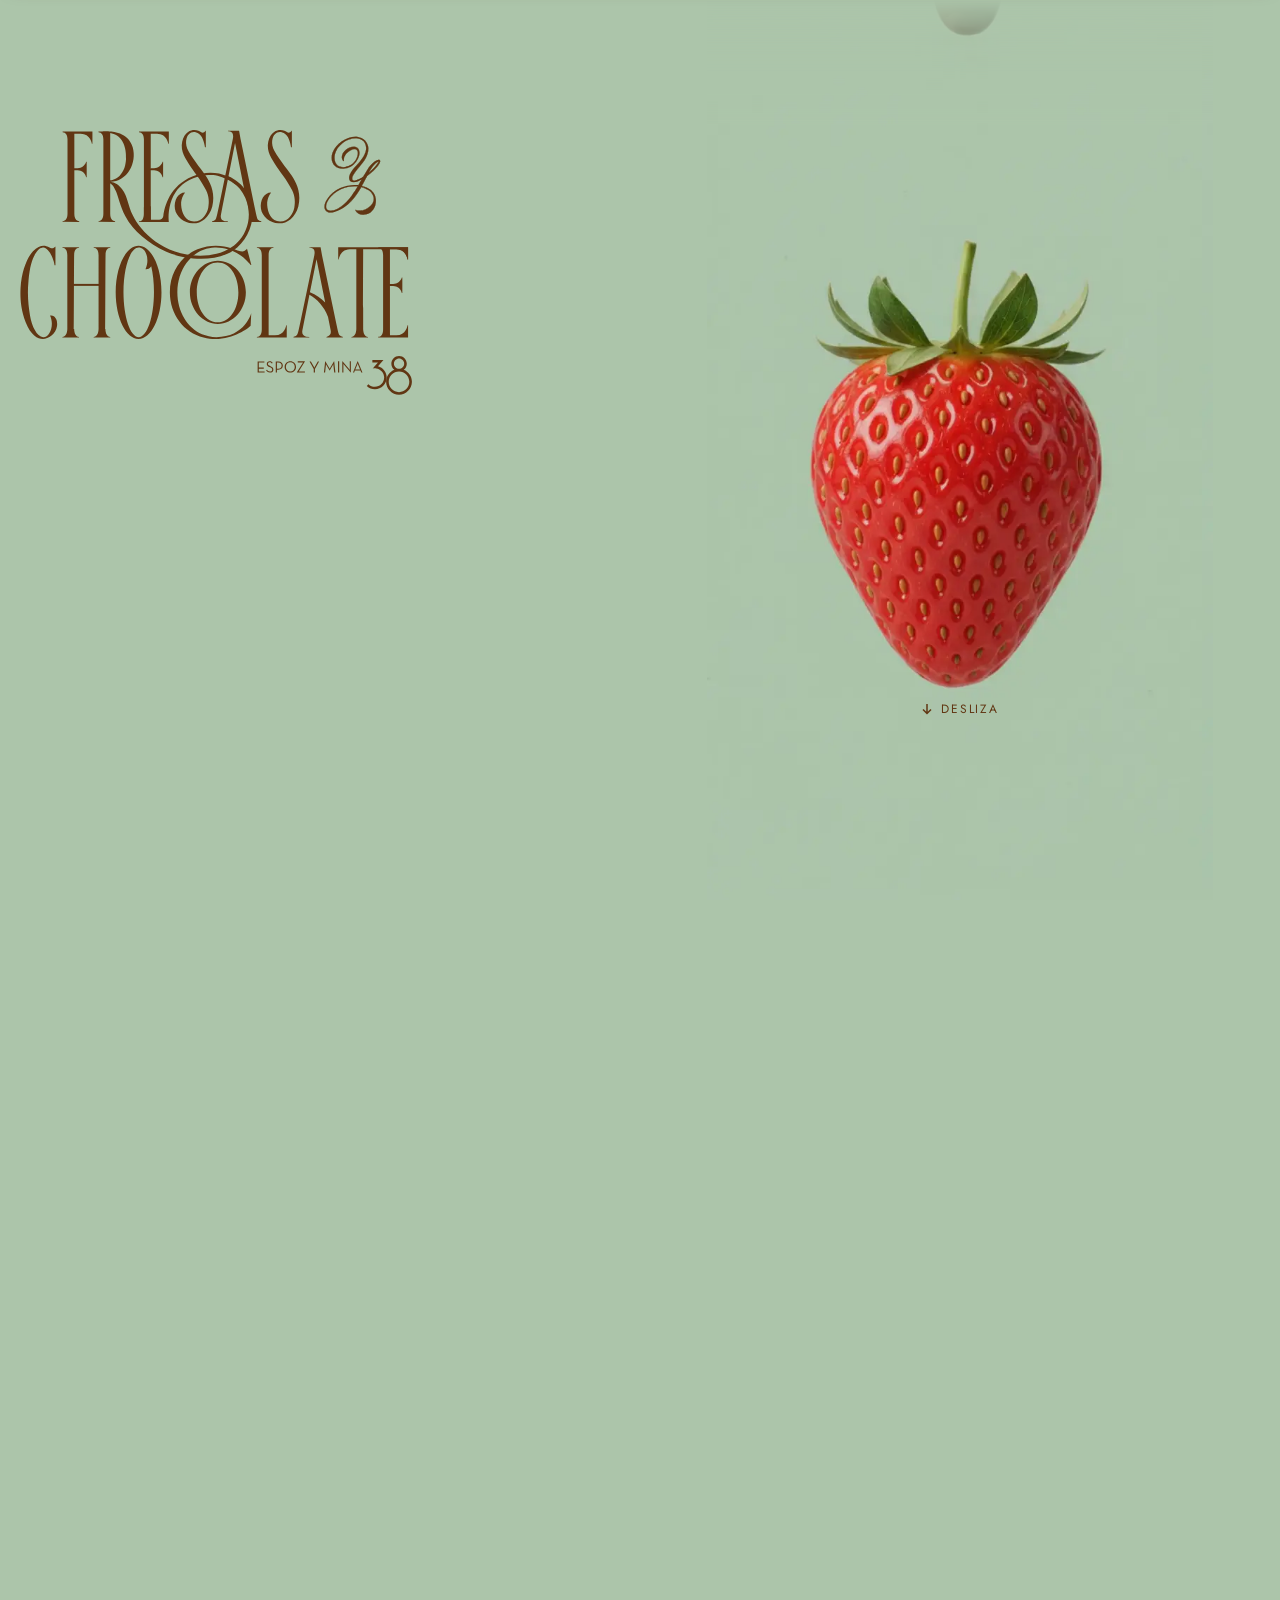
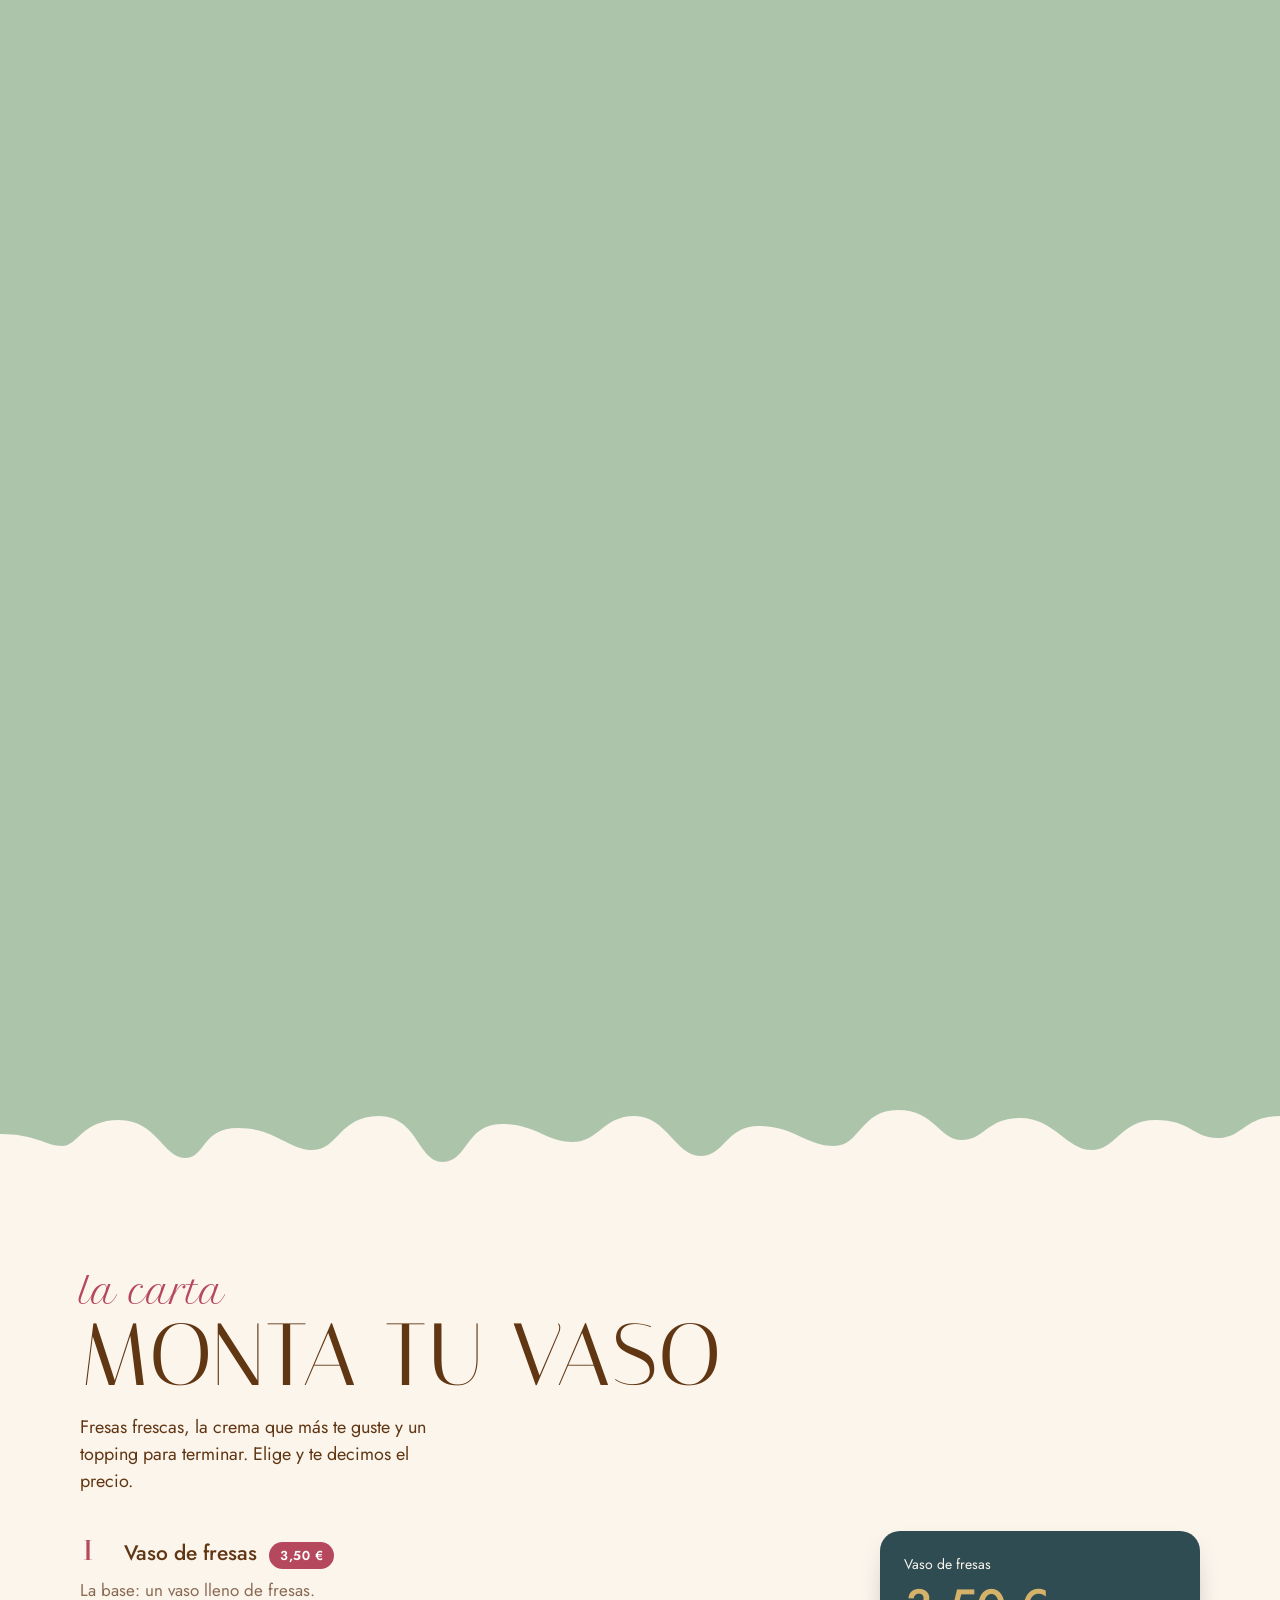
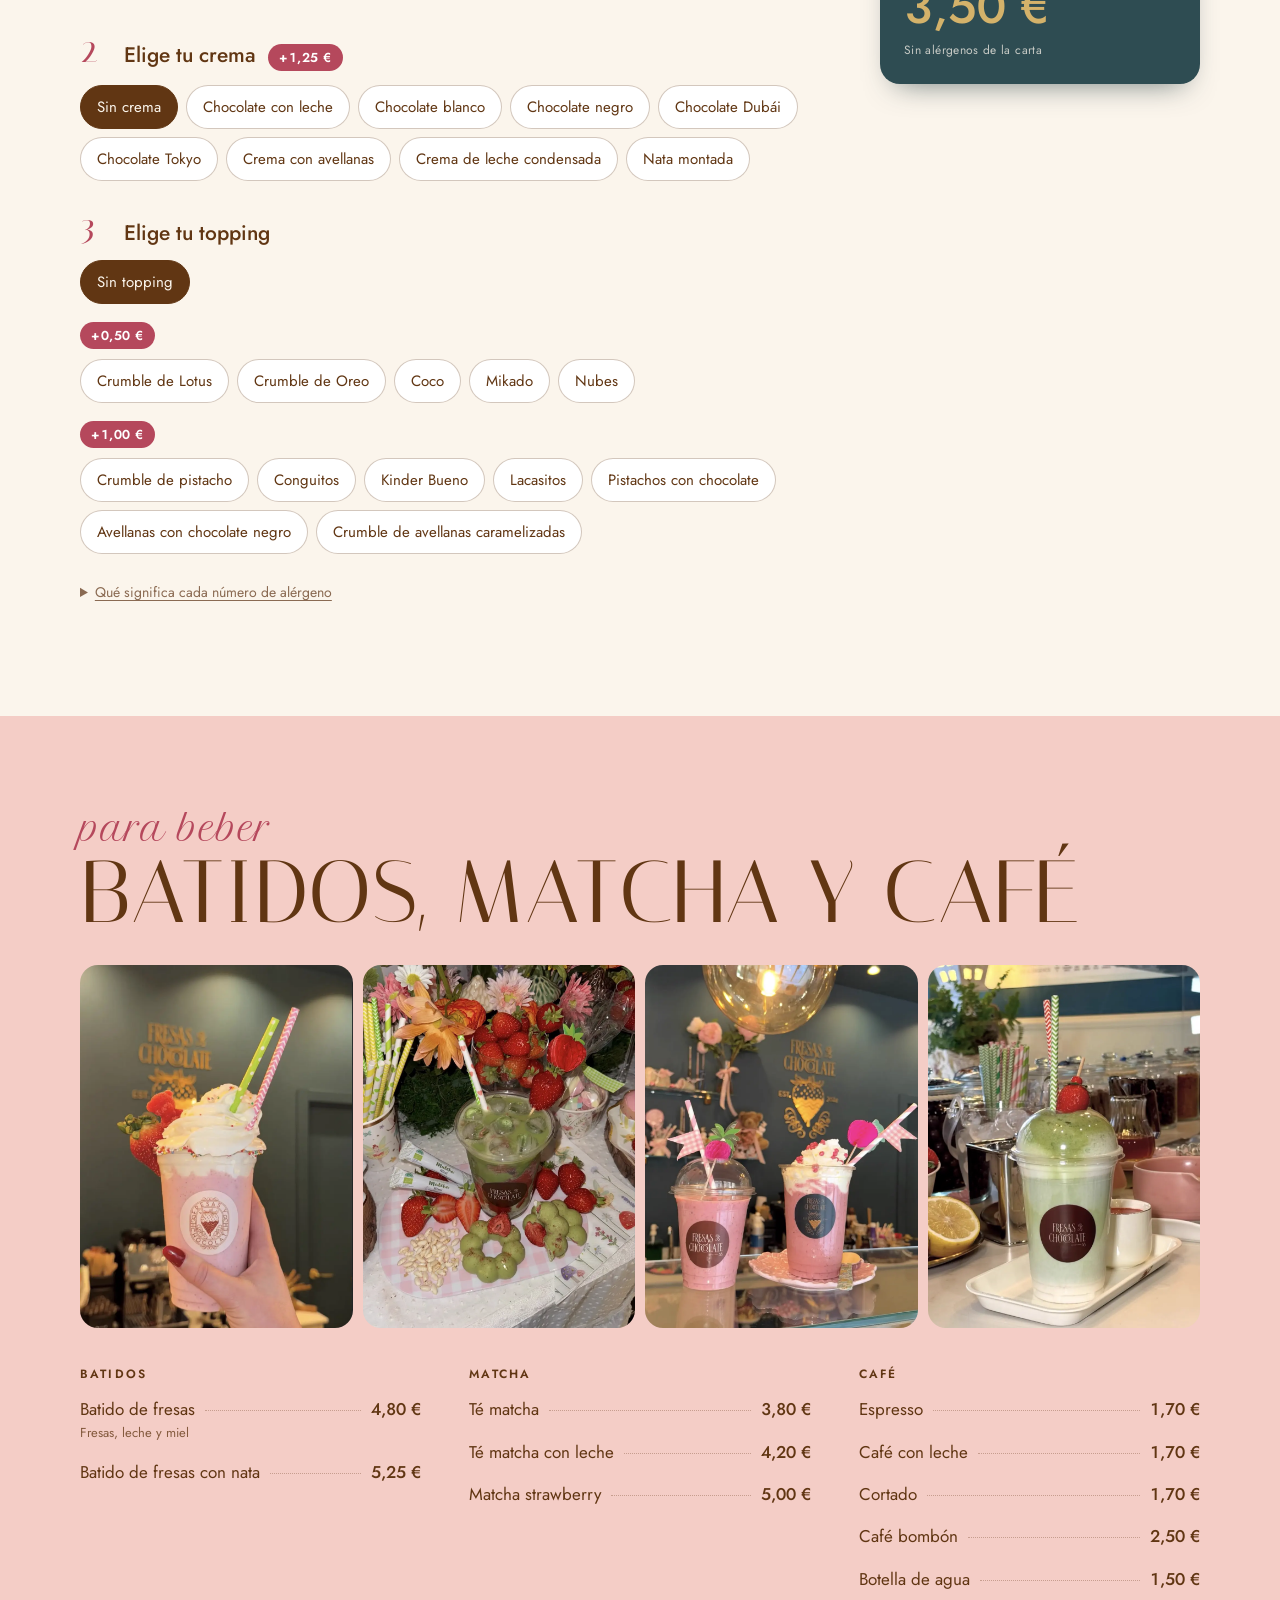
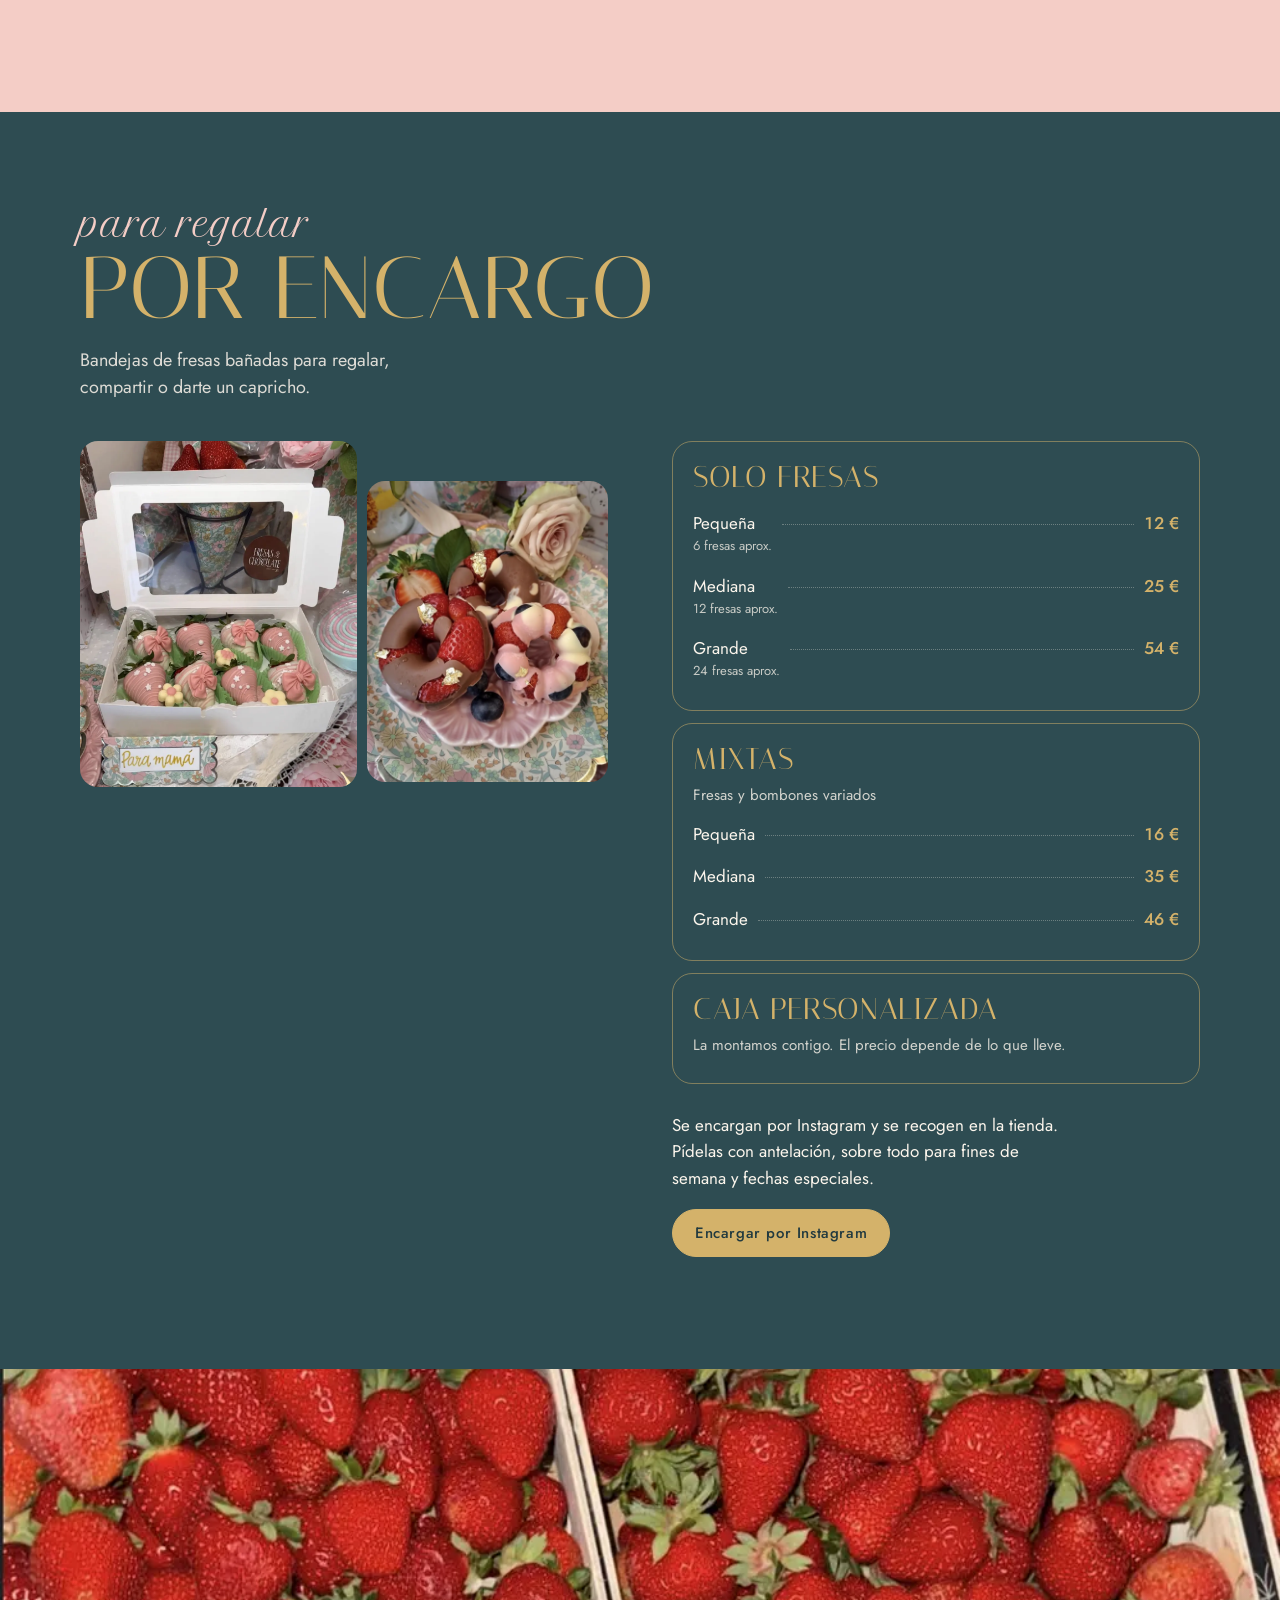
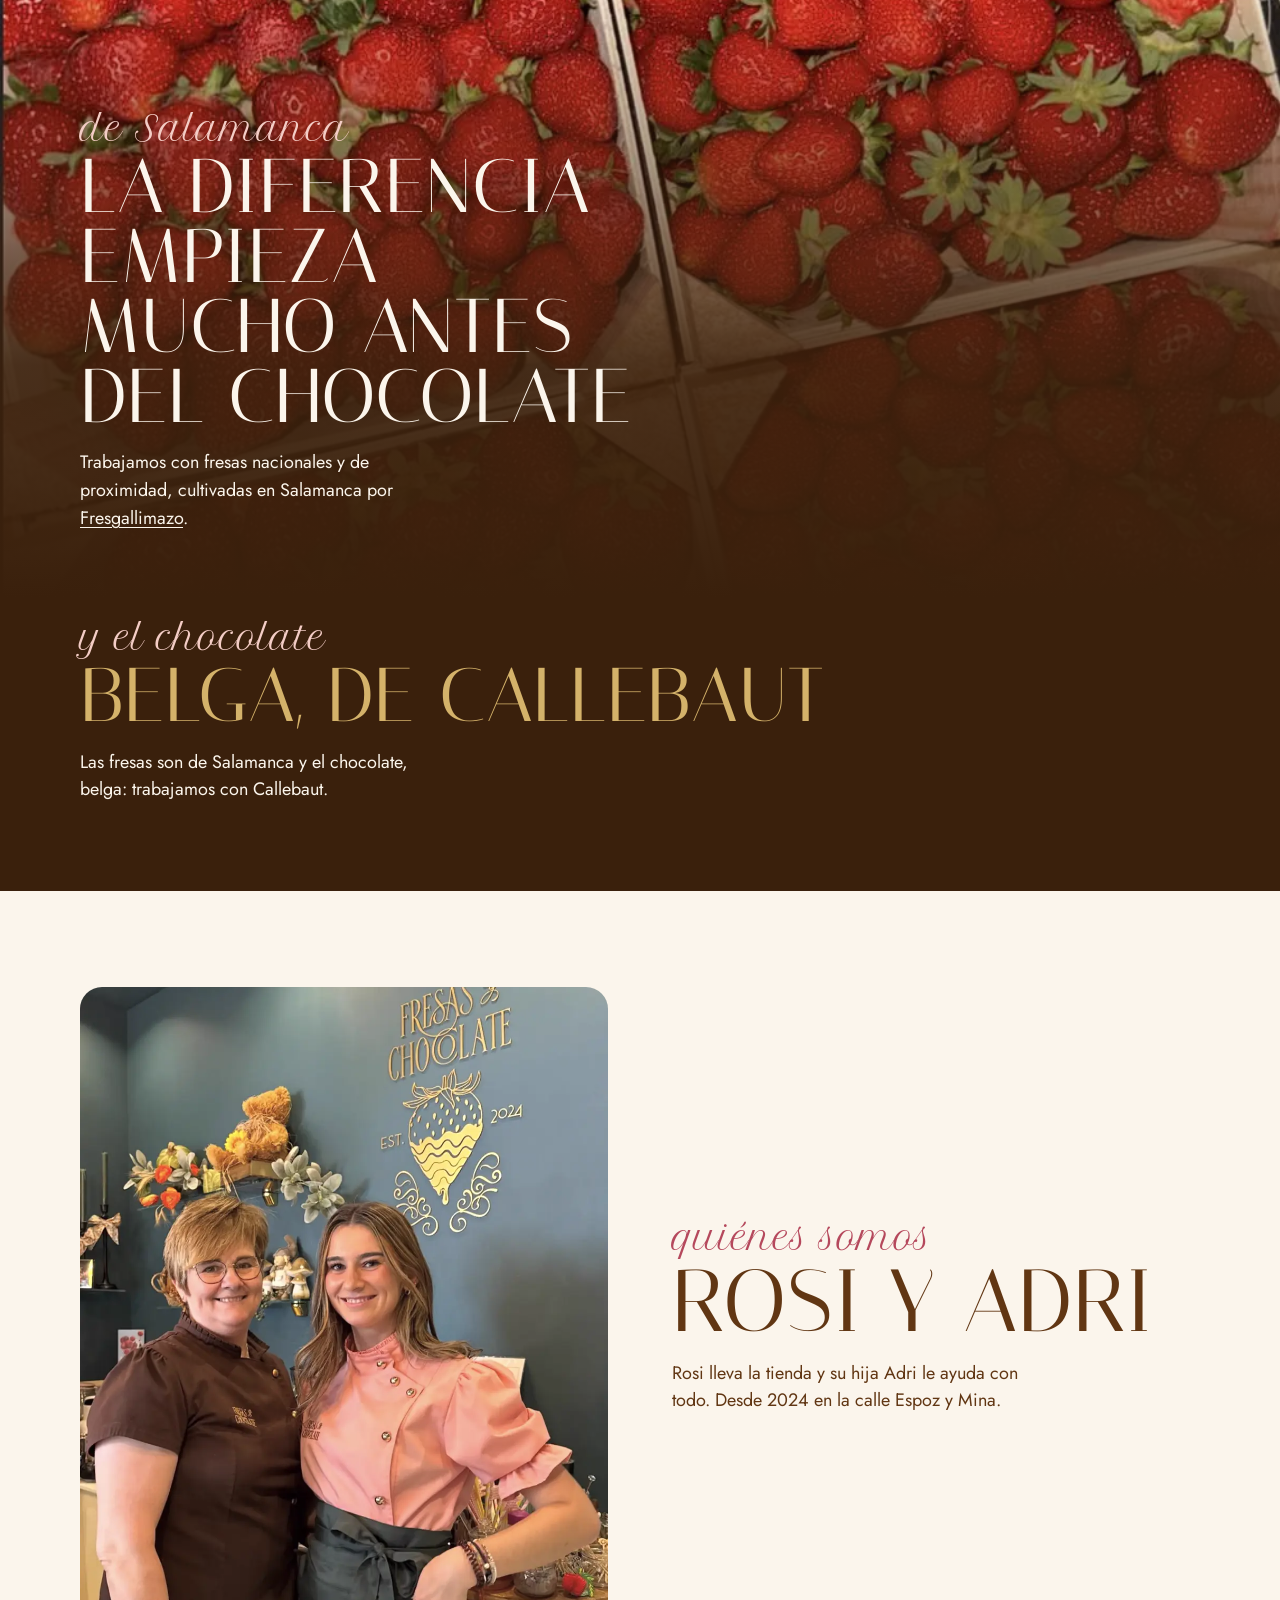
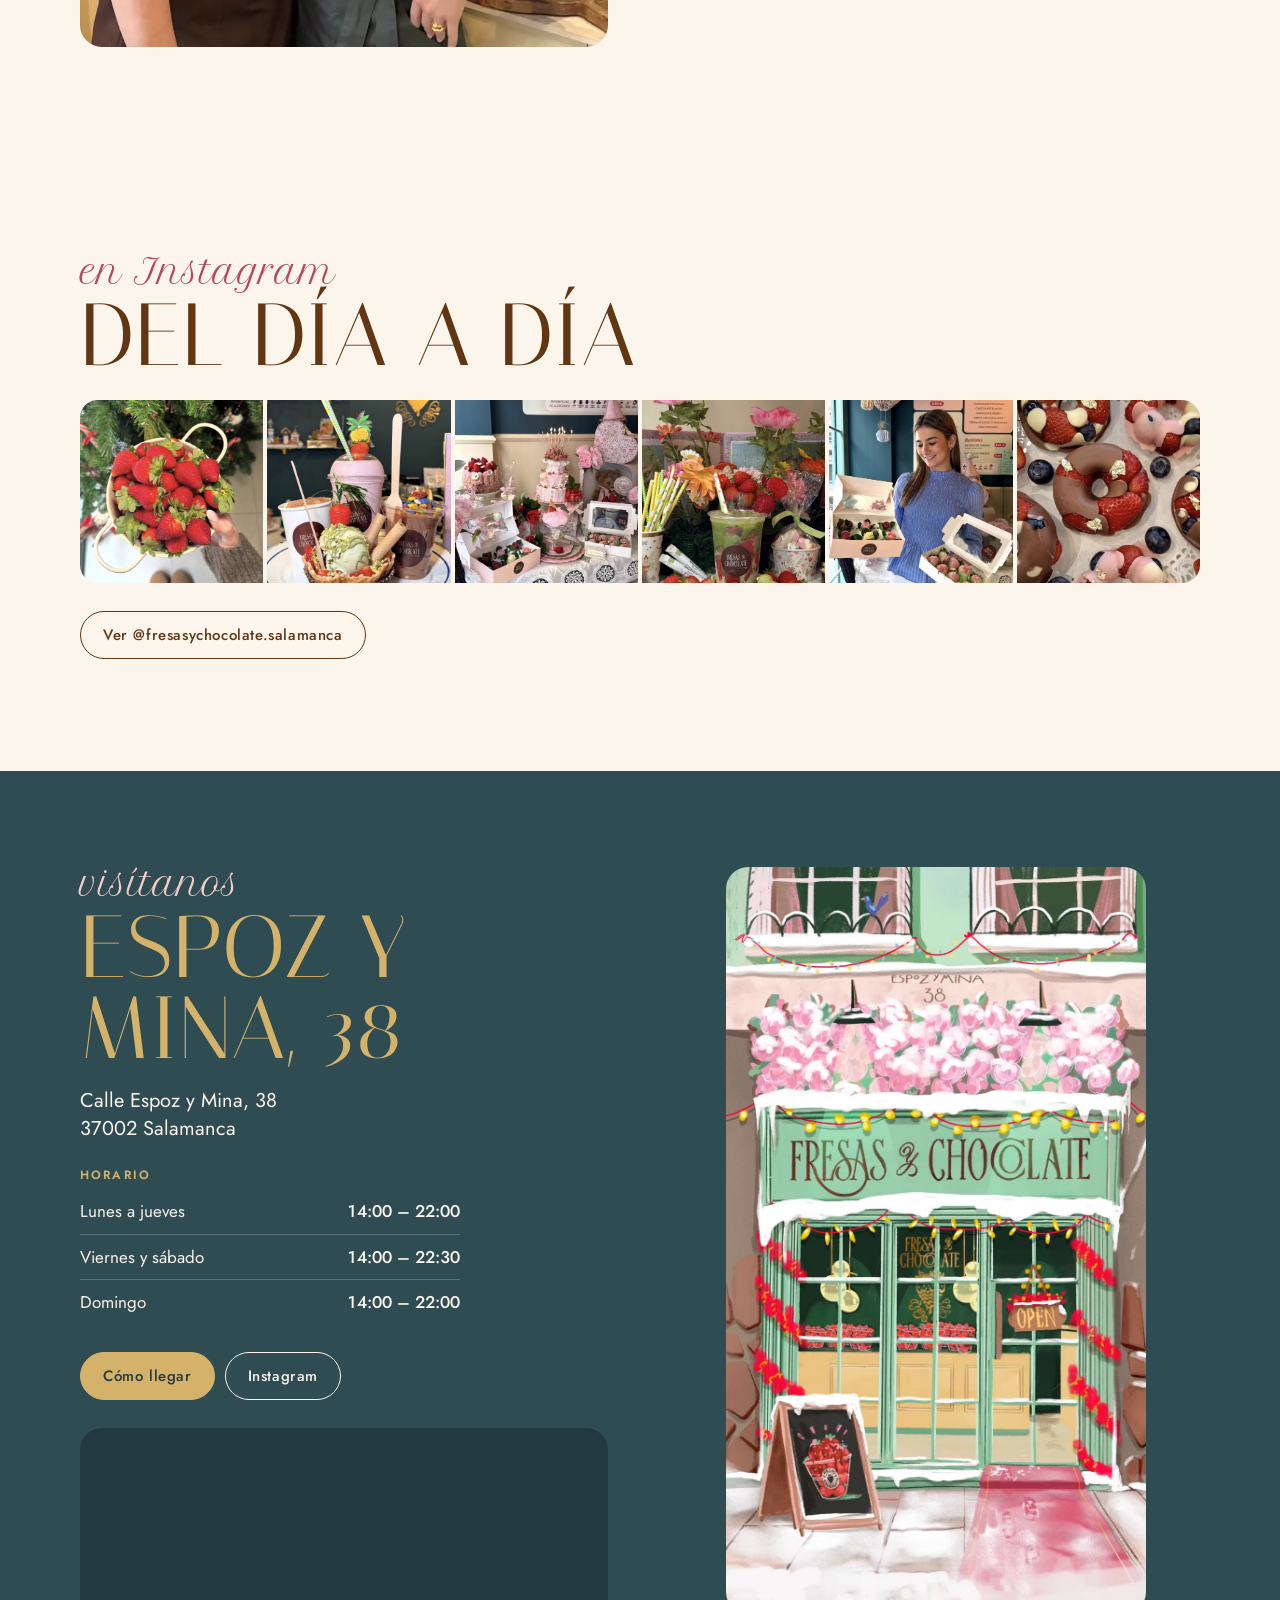
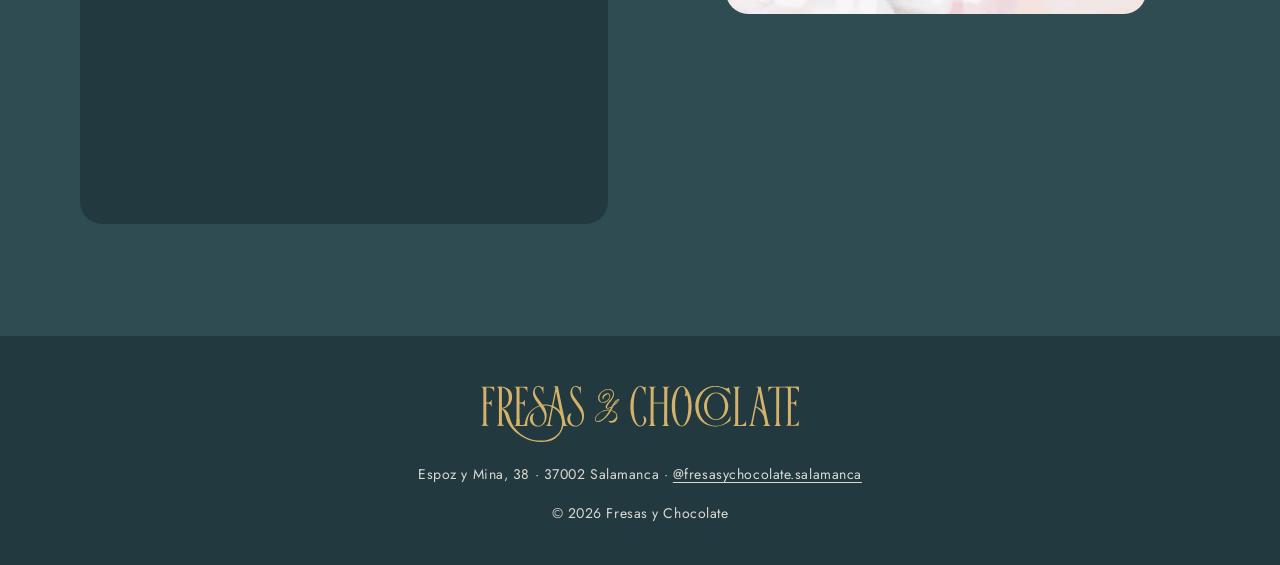
==== commit bdc79fca: "fix" ====
--- a/index.html
+++ b/index.html
@@ -6,7 +6,9 @@
 <title>Fresas y Chocolate · Salamanca</title>
 <meta name="description" content="Vasos de fresas con chocolate, cafés, batidos y tartas de fresas para regalar. Espoz y Mina 38, Salamanca.">
 <meta name="theme-color" content="#abc4a9">
-<link rel="icon" href="assets/logo/logo-cuadrado.svg" type="image/svg+xml">
+<link rel="icon" href="assets/icons/favicon.svg" type="image/svg+xml">
+<link rel="icon" href="assets/icons/favicon-32.png" type="image/png" sizes="32x32">
+<link rel="apple-touch-icon" href="assets/icons/apple-touch-icon.png">
 <link rel="preconnect" href="https://fonts.googleapis.com">
 <link rel="preconnect" href="https://fonts.gstatic.com" crossorigin>
 <link rel="stylesheet" href="https://fonts.googleapis.com/css2?family=Italiana&family=Jost:wght@300;400;500;600&family=Petit+Formal+Script&display=swap">
@@ -45,7 +47,7 @@
       </div>
       <p class="hint" id="hero-hint"><svg viewBox="0 0 12 12" aria-hidden="true"><path d="M6 1v9M2 6.5 6 10.5 10 6.5" fill="none" stroke="currentColor" stroke-width="1.5"/></svg>Desliza</p>
       <div class="hero-close" id="hero-close">
-        <p class="lema">El amor es el sustituto del chocolate</p>
+        <p class="lema">Con amor desde Salamanca</p>
         <div class="actions">
           <a class="btn primary" href="#carta">Ver la carta</a>
           <a class="btn" href="https://maps.app.goo.gl/JiWYEt8AWk3Wj6eS6" target="_blank" rel="noopener">Cómo llegar</a>
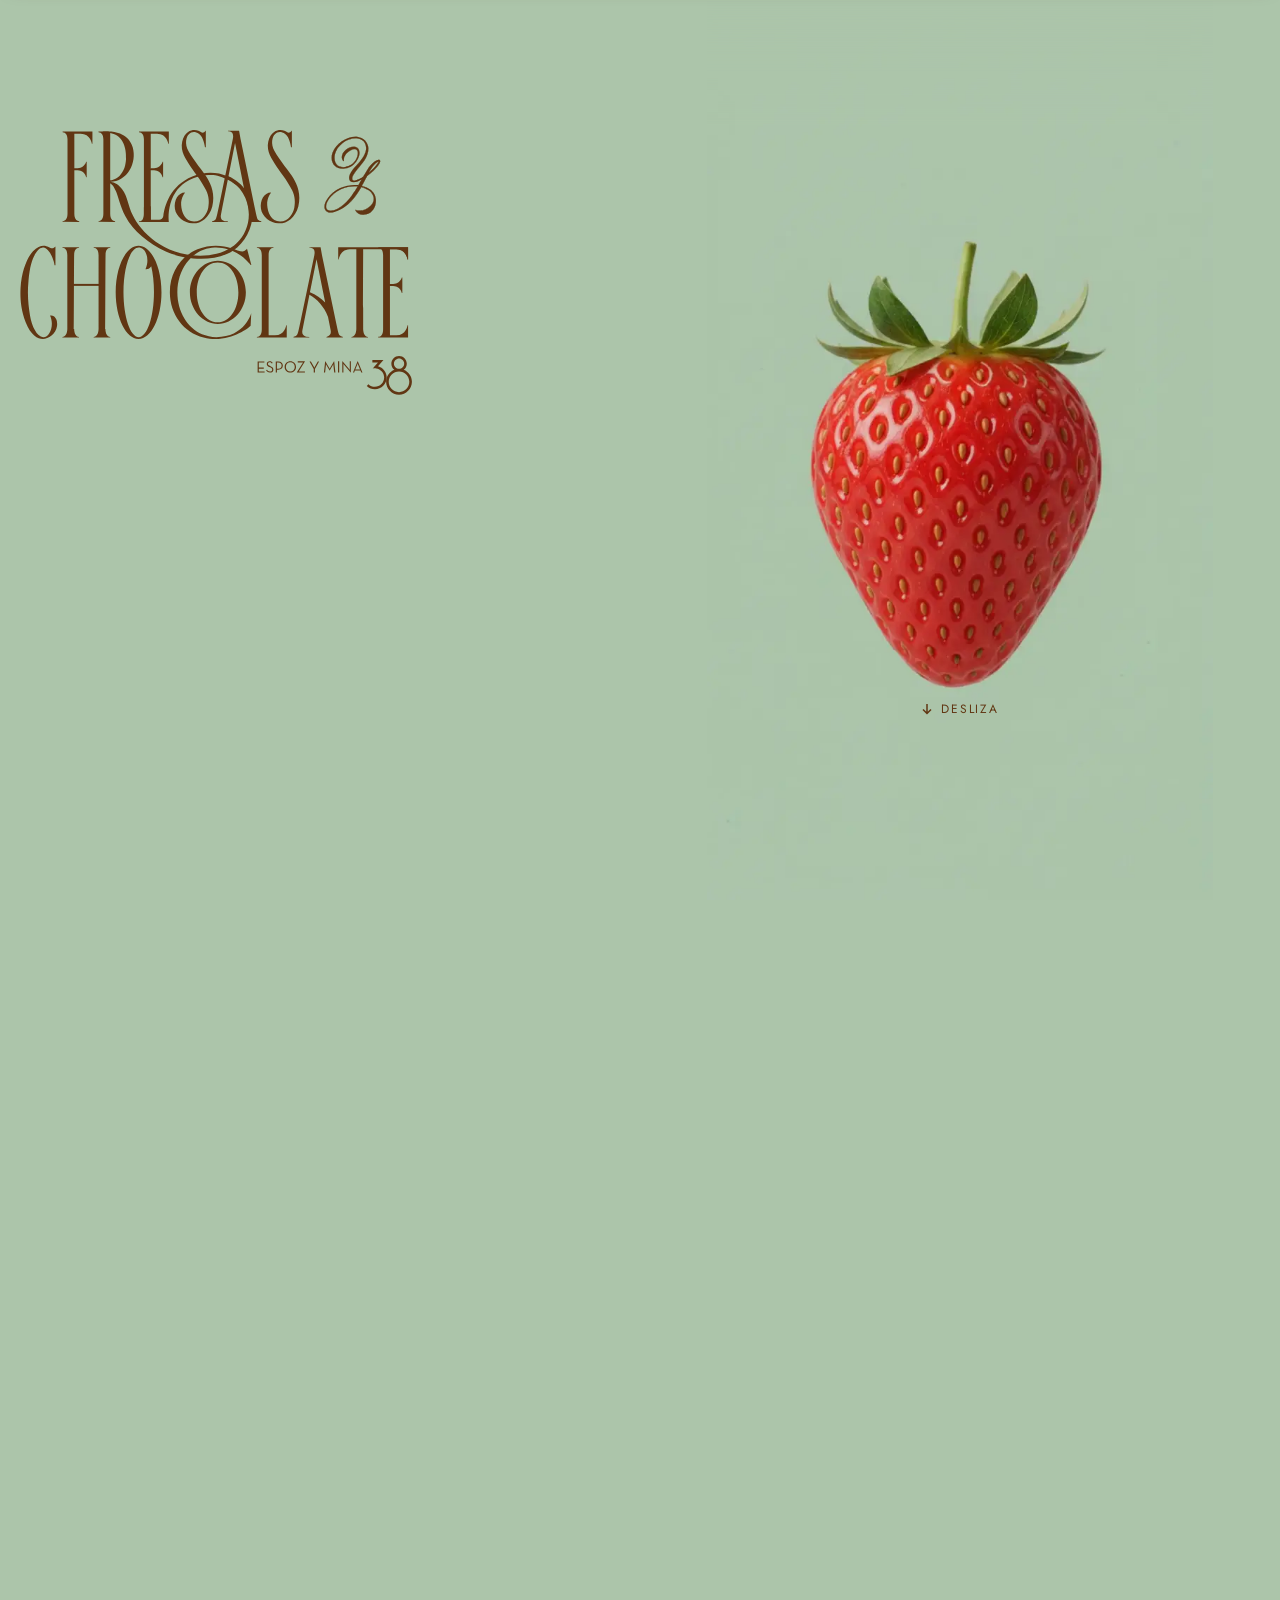
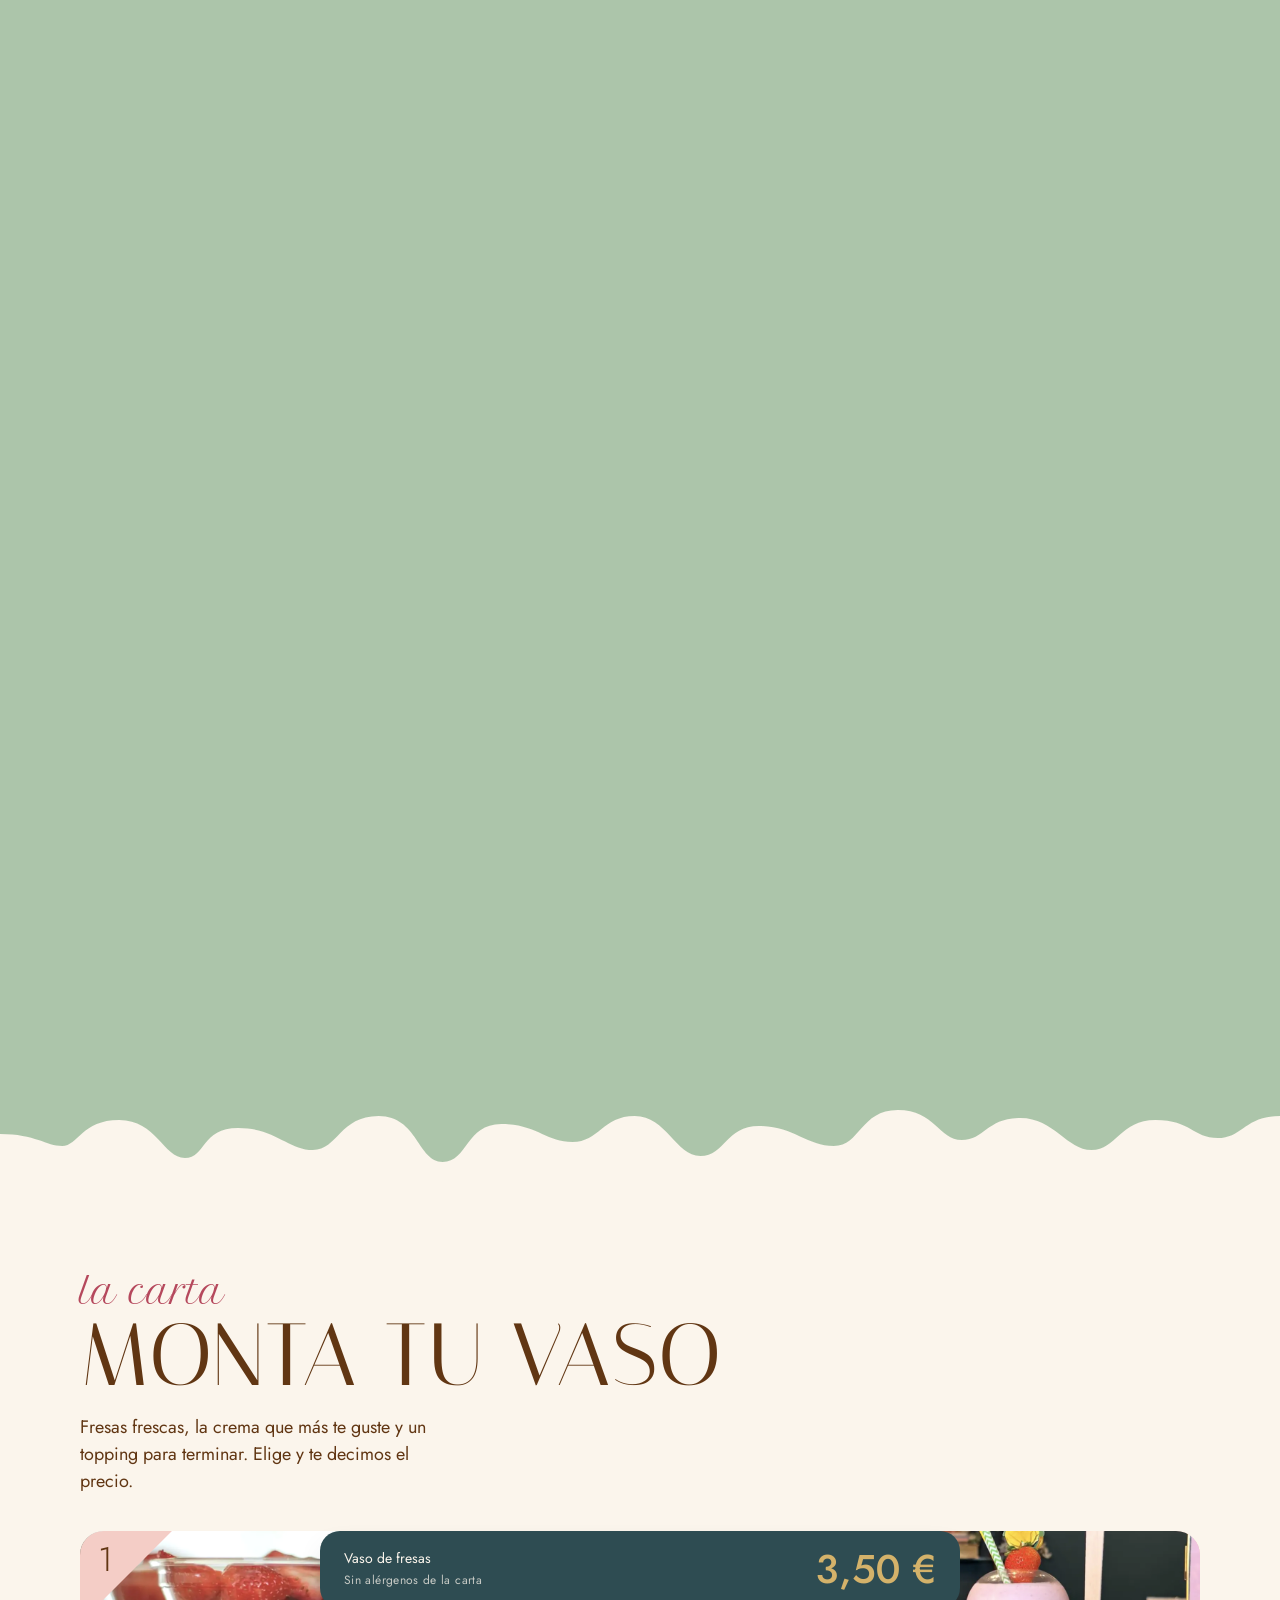
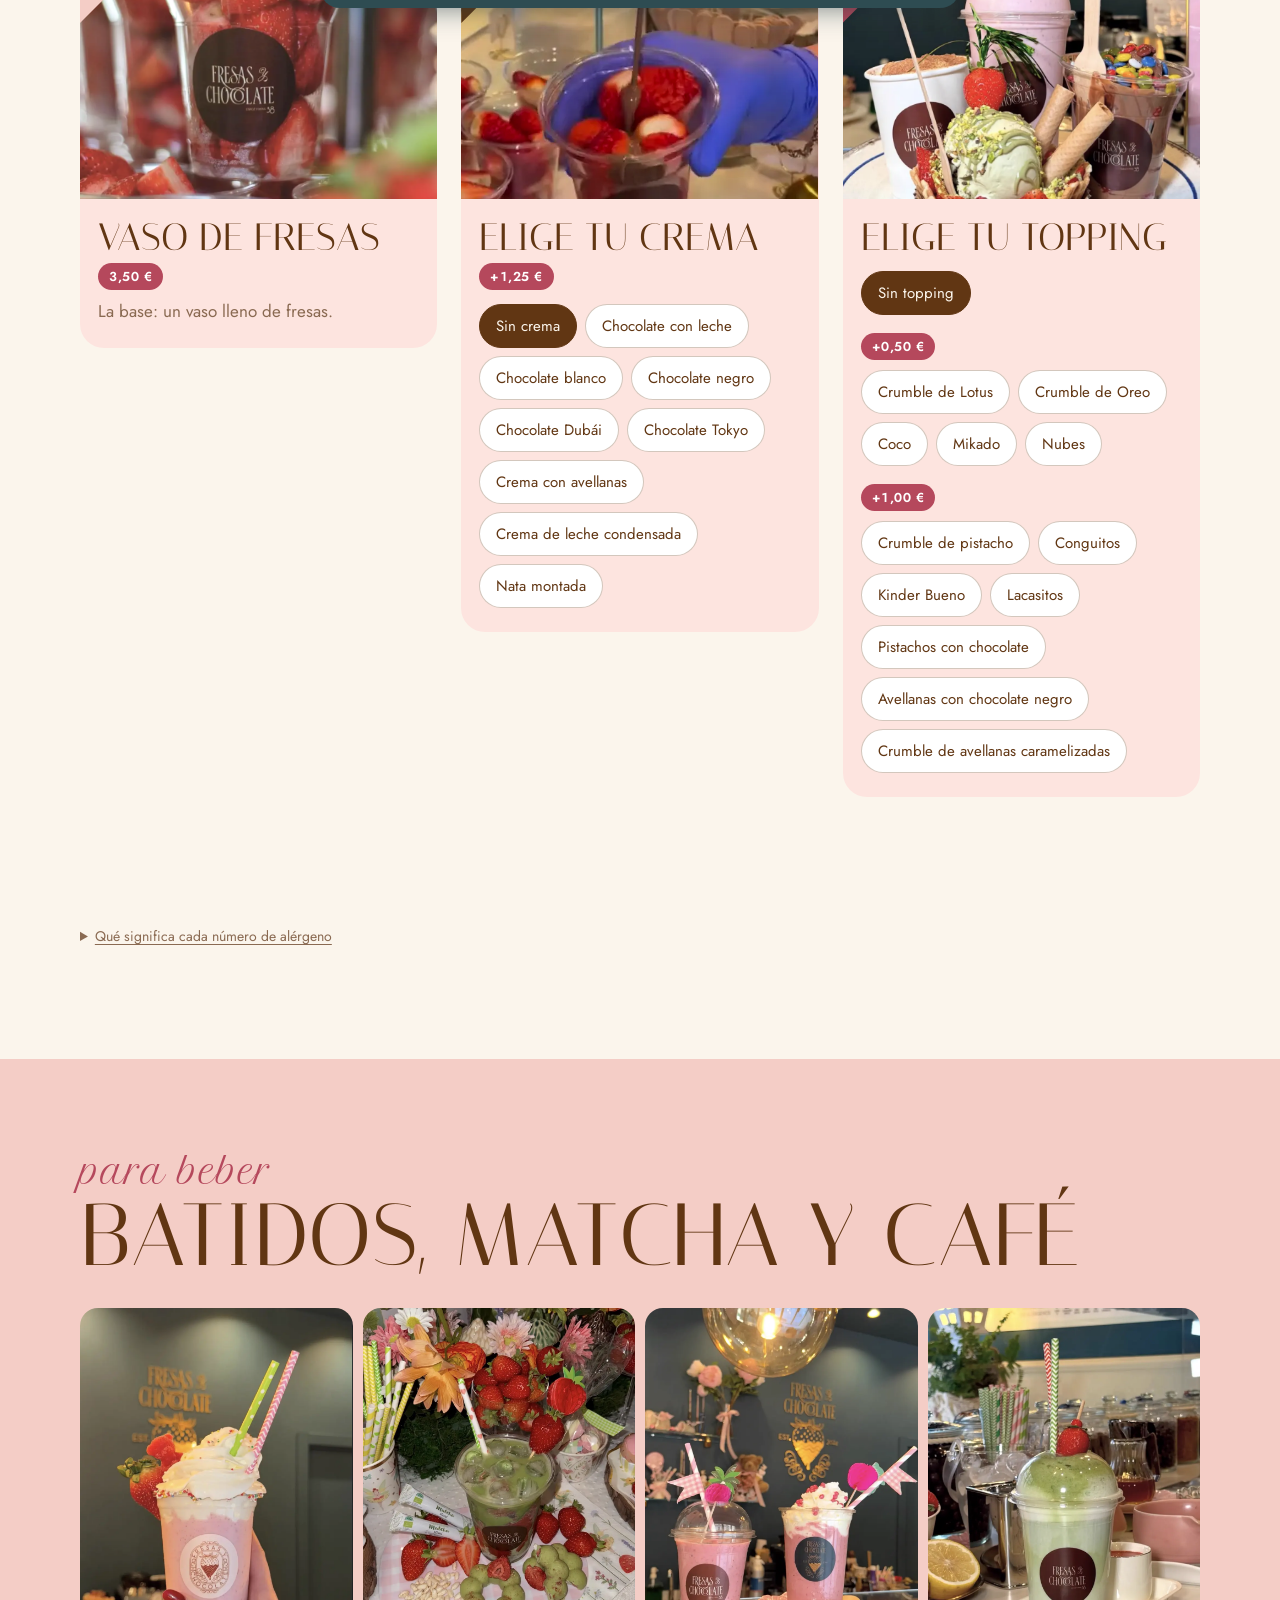
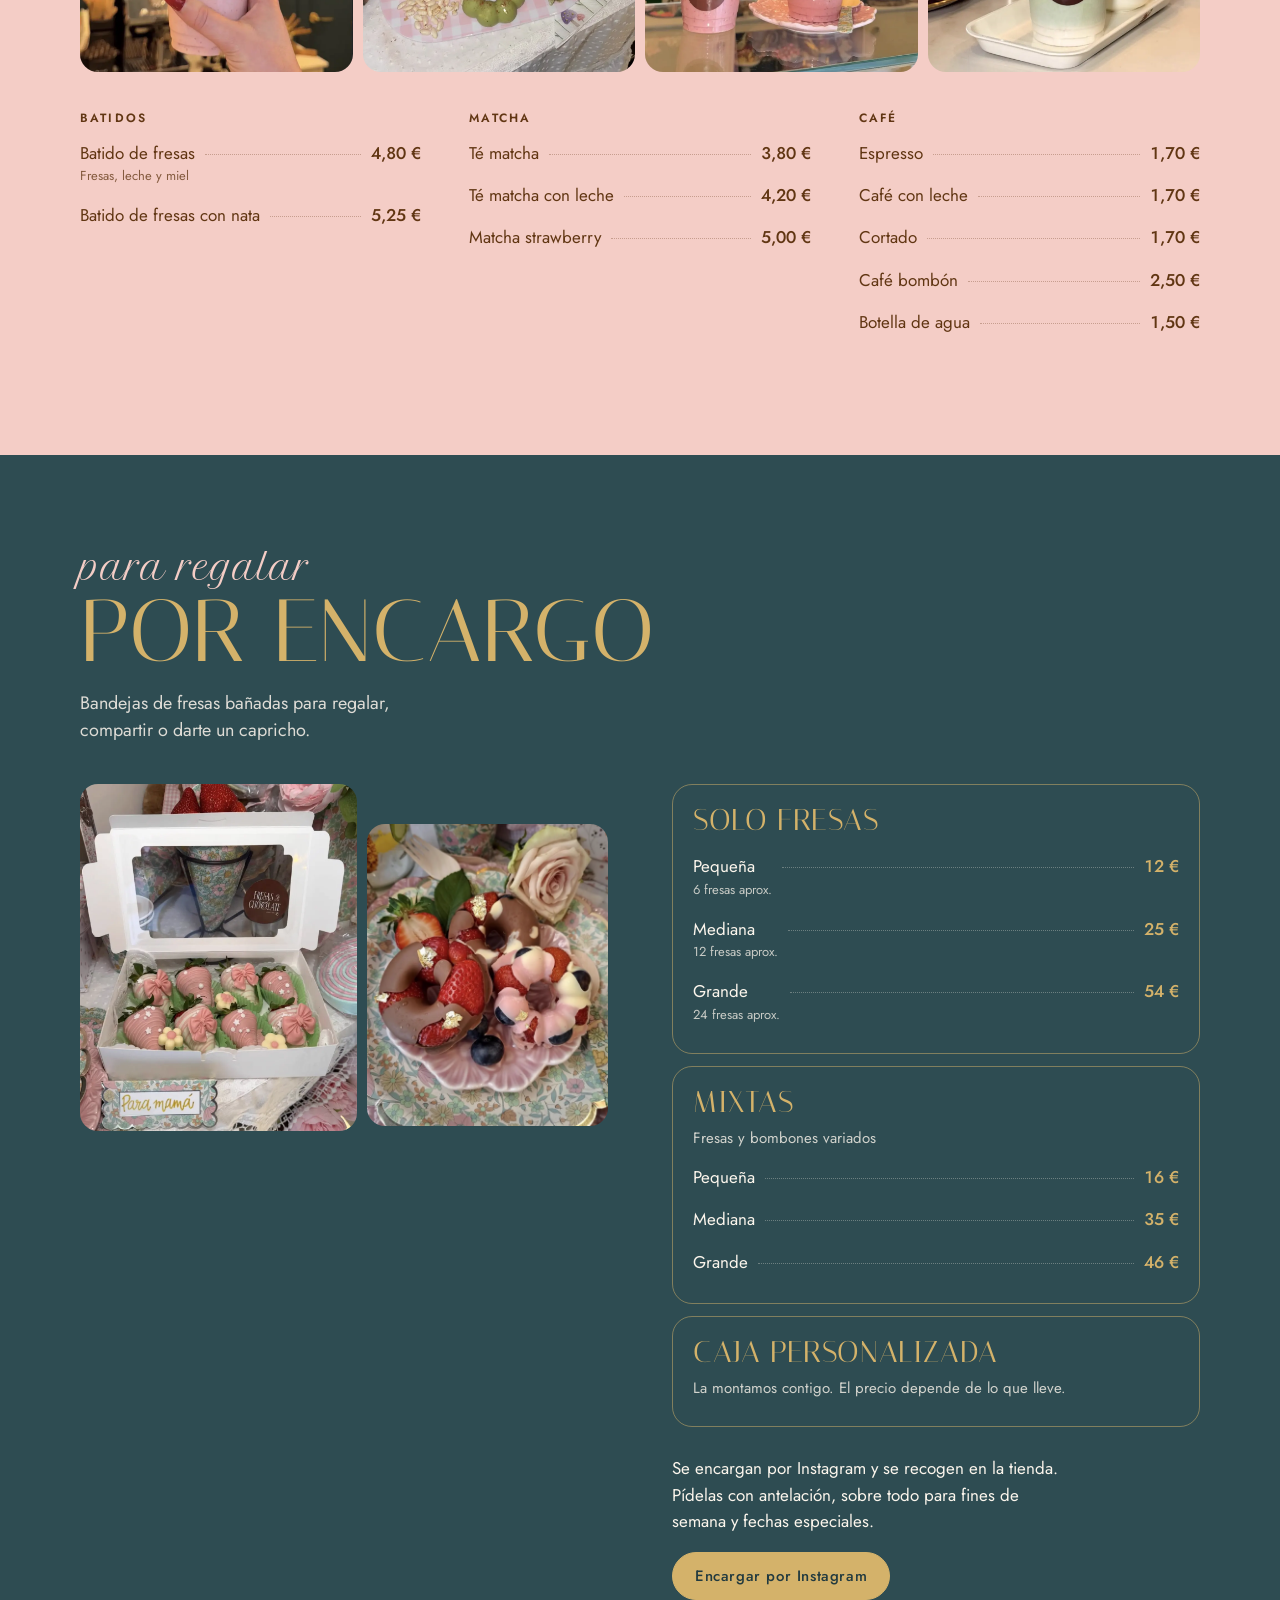
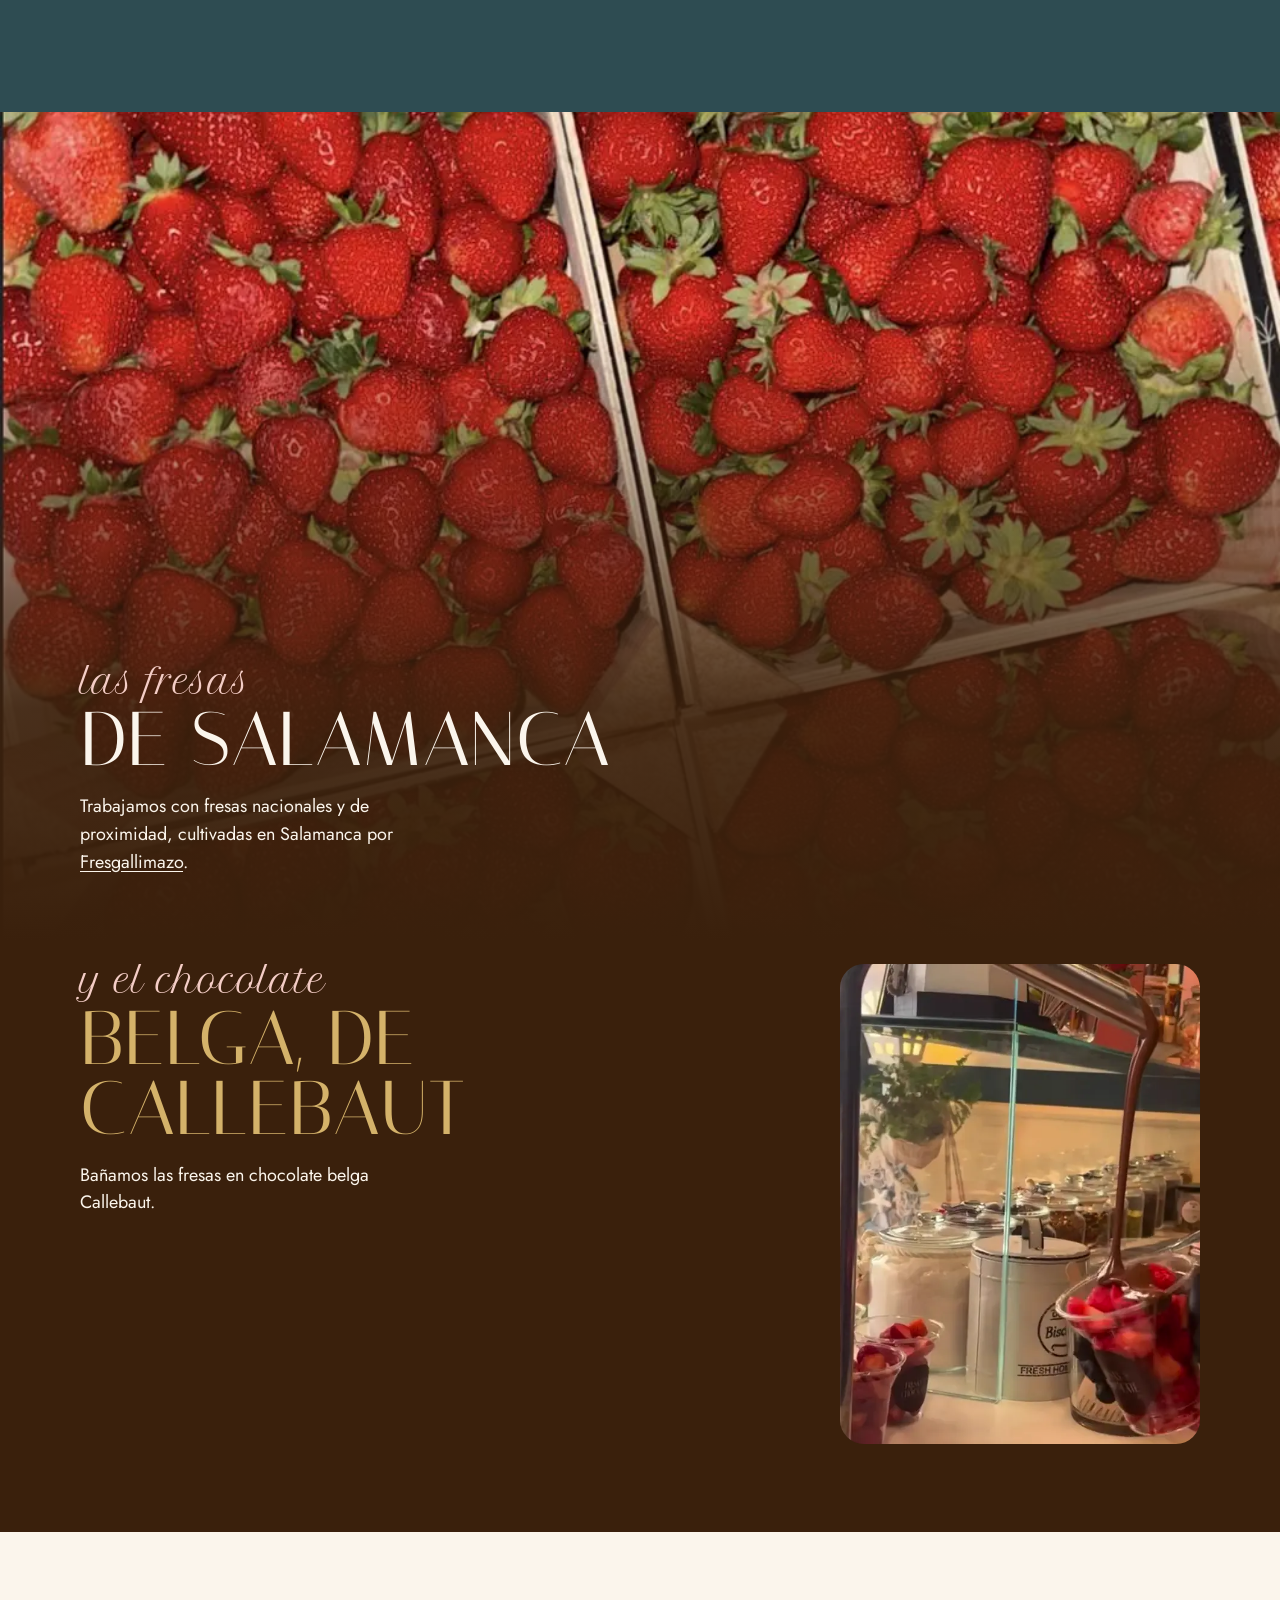
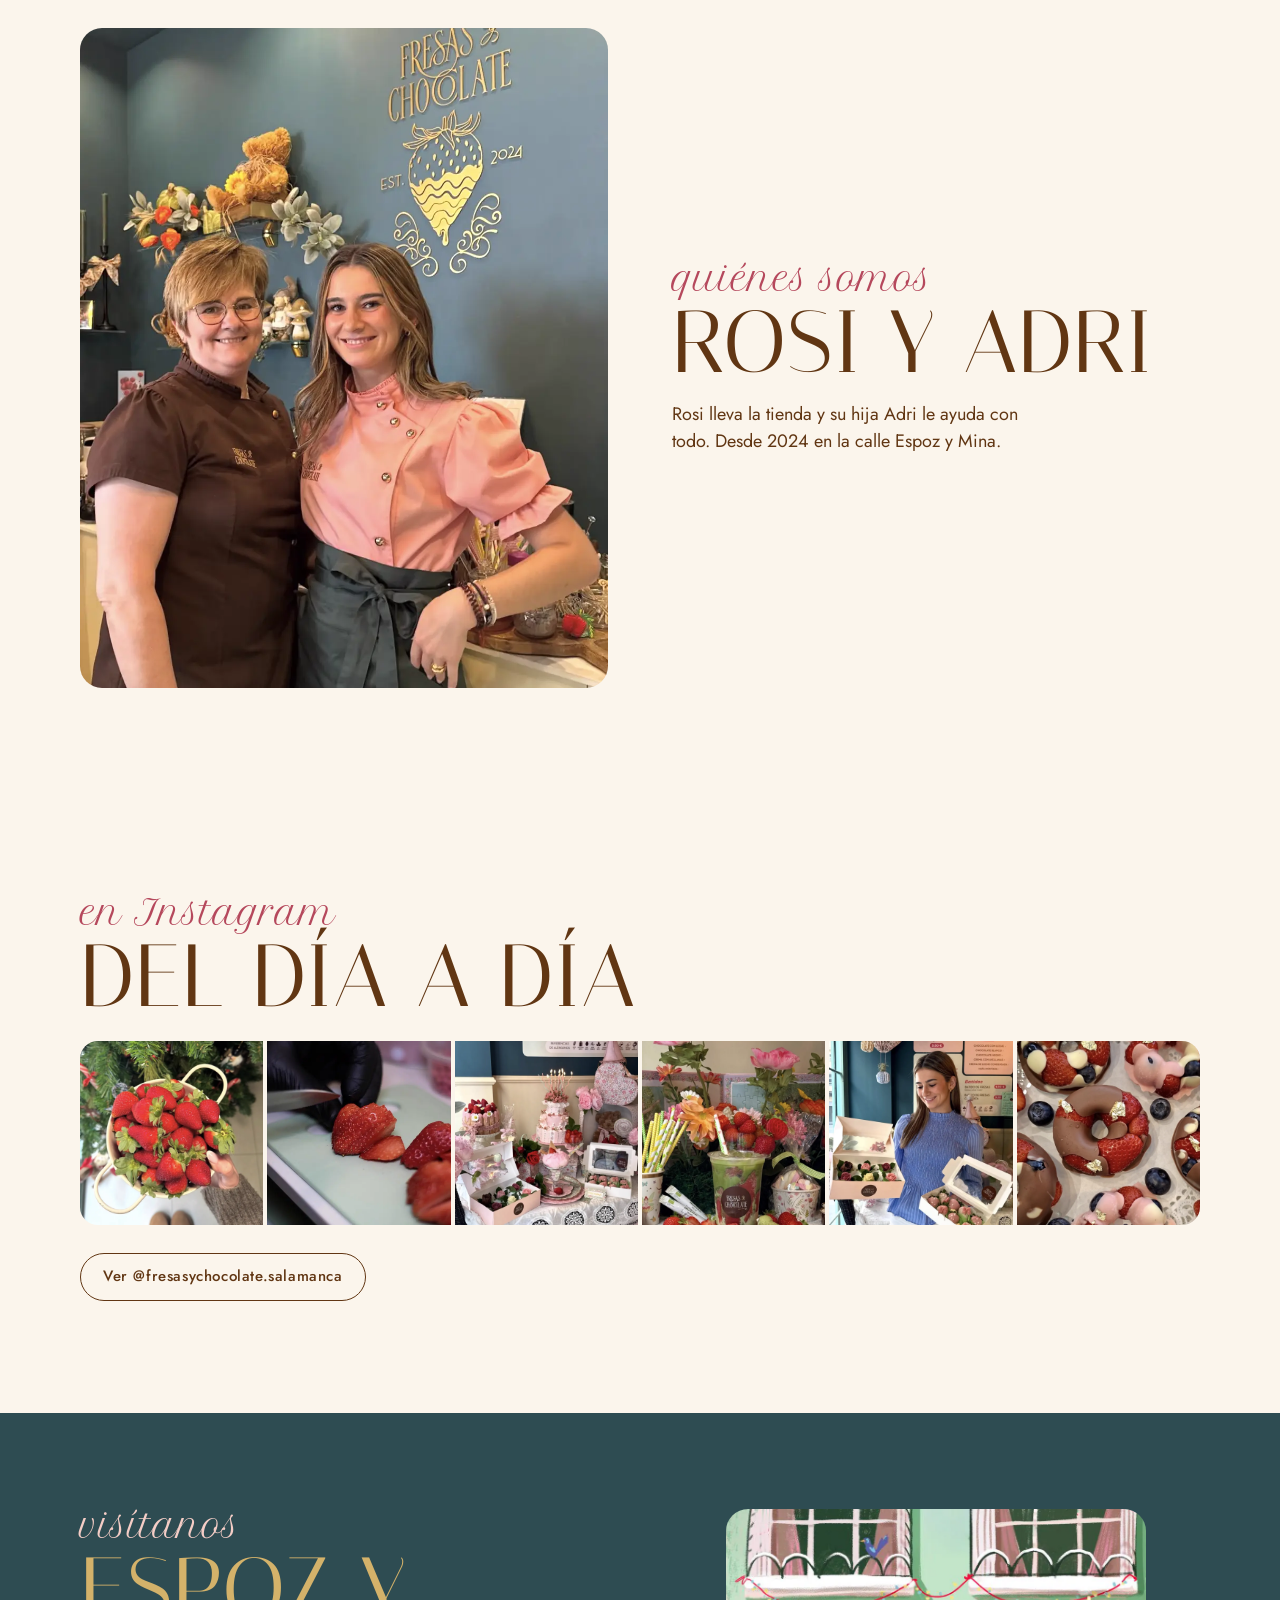
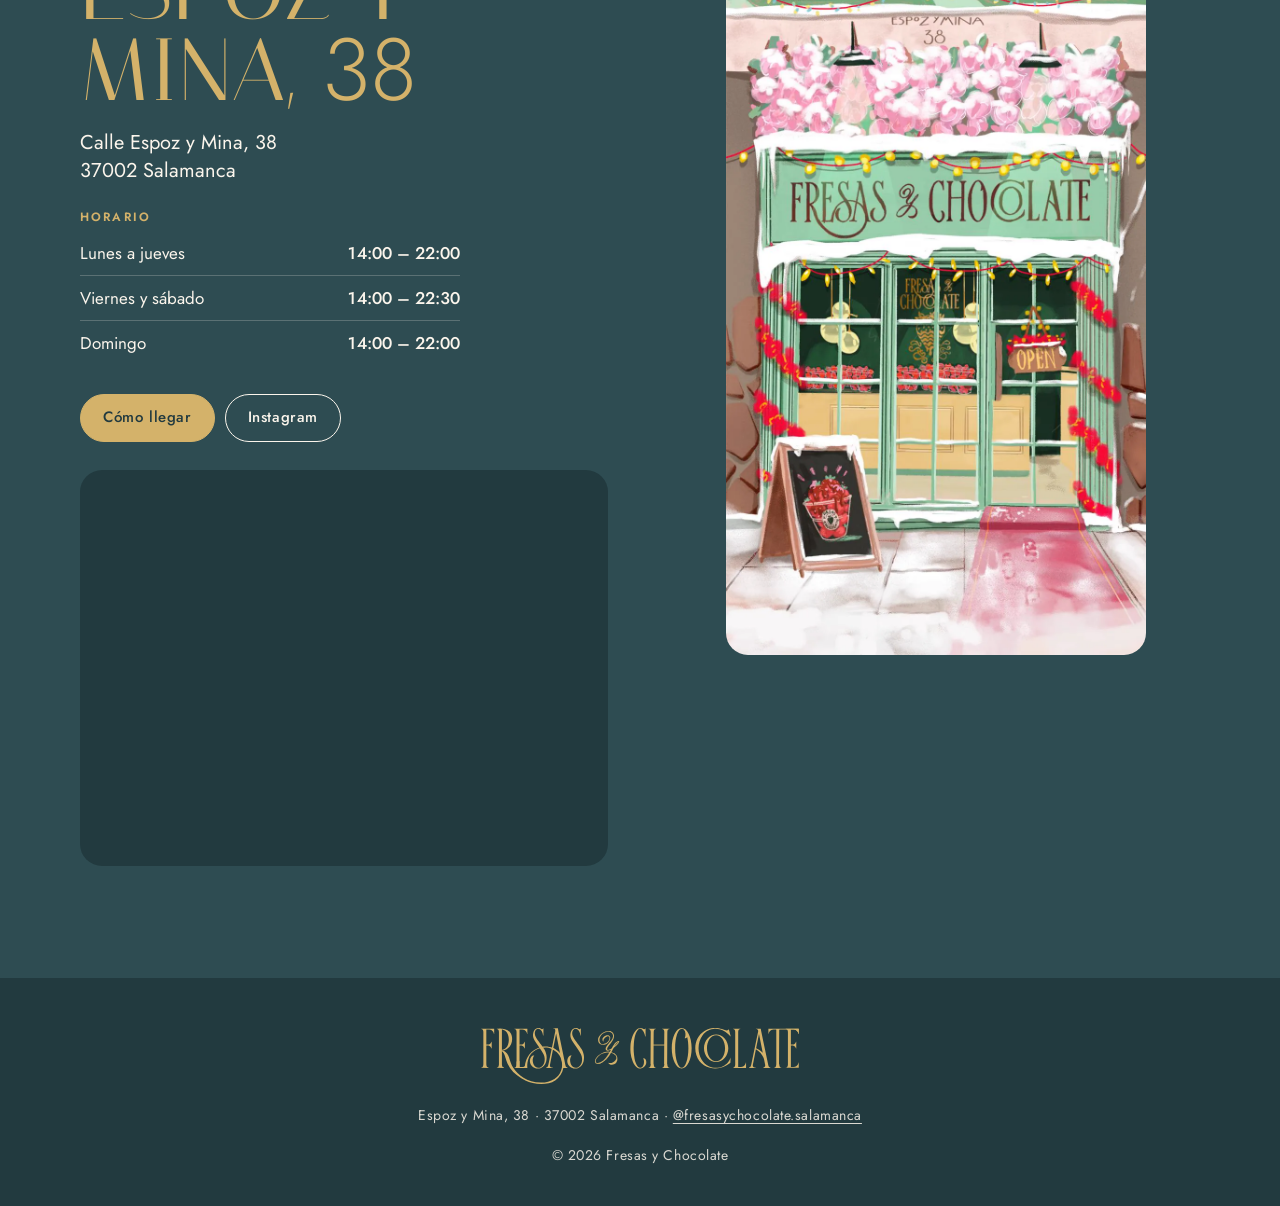
==== commit de4fefe6: "Monta tu vaso en tarjetas con fotos y vídeos de la tienda - Los tres pasos de la carta pasan a ser t" ====
--- a/index.html
+++ b/index.html
@@ -47,7 +47,7 @@
       </div>
       <p class="hint" id="hero-hint"><svg viewBox="0 0 12 12" aria-hidden="true"><path d="M6 1v9M2 6.5 6 10.5 10 6.5" fill="none" stroke="currentColor" stroke-width="1.5"/></svg>Desliza</p>
       <div class="hero-close" id="hero-close">
-        <p class="lema">Con amor desde Salamanca</p>
+        <p class="lema">El amor es el sustituto del chocolate</p>
         <div class="actions">
           <a class="btn primary" href="#carta">Ver la carta</a>
           <a class="btn" href="https://maps.app.goo.gl/JiWYEt8AWk3Wj6eS6" target="_blank" rel="noopener">Cómo llegar</a>
@@ -65,13 +65,19 @@
       <p class="lead">Fresas frescas, la crema que más te guste y un topping para terminar. Elige y te decimos el precio.</p>
 
       <form class="builder" id="builder" aria-describedby="builder-total">
-        <div class="paso">
-          <h3><span class="n">1</span> Vaso de fresas <span class="p">3,50 €</span></h3>
-          <p class="paso-note">La base: un vaso lleno de fresas.</p>
-        </div>
-
-        <fieldset class="paso">
-          <legend><span class="n">2</span> Elige tu crema <span class="p">+1,25 €</span></legend>
+        <div class="paso p1">
+          <div class="paso-media"><img src="assets/img/insta/vaso-fresas.webp" alt="Vaso de fresas con la pegatina de Fresas y Chocolate" loading="lazy" width="1000" height="690"></div>
+          <div class="paso-body">
+            <h3 class="paso-t"><span class="n">1</span> Vaso de fresas <span class="p">3,50 €</span></h3>
+            <p class="paso-note">La base: un vaso lleno de fresas.</p>
+          </div>
+        </div>
+
+        <fieldset class="paso p2">
+          <legend class="sr-only">Paso 2: elige tu crema, +1,25 €</legend>
+          <div class="paso-media"><video class="loop" muted loop playsinline preload="none" poster="assets/video/bano.webp" data-src="assets/video/bano.mp4" aria-label="Bañando un vaso de fresas bajo la fuente de chocolate"></video></div>
+          <div class="paso-body">
+          <p class="paso-t" aria-hidden="true"><span class="n">2</span> Elige tu crema <span class="p">+1,25 €</span></p>
           <div class="chips">
             <label class="chip"><input type="radio" name="crema" value="" data-price="0" checked><span>Sin crema</span></label>
             <label class="chip"><input type="radio" name="crema" value="Chocolate con leche" data-price="1.25" data-al="2"><span>Chocolate con leche</span></label>
@@ -83,10 +89,14 @@
             <label class="chip"><input type="radio" name="crema" value="Crema de leche condensada" data-price="1.25" data-al="2"><span>Crema de leche condensada</span></label>
             <label class="chip"><input type="radio" name="crema" value="Nata montada" data-price="1.25" data-al="2"><span>Nata montada</span></label>
           </div>
+          </div>
         </fieldset>
 
-        <fieldset class="paso">
-          <legend><span class="n">3</span> Elige tu topping</legend>
+        <fieldset class="paso p3">
+          <legend class="sr-only">Paso 3: elige tu topping</legend>
+          <div class="paso-media"><img src="assets/img/insta/copa-pistacho.webp" alt="Vaso de fresas con chocolate y Lacasitos por encima, junto a una copa de pistacho" loading="lazy" width="1000" height="1348"></div>
+          <div class="paso-body">
+          <p class="paso-t" aria-hidden="true"><span class="n">3</span> Elige tu topping</p>
           <div class="chips">
             <label class="chip"><input type="radio" name="topping" value="" data-price="0" checked><span>Sin topping</span></label>
           </div>
@@ -107,6 +117,7 @@
             <label class="chip"><input type="radio" name="topping" value="Pistachos con chocolate" data-price="1" data-al="1,2,5,6,8"><span>Pistachos con chocolate</span></label>
             <label class="chip"><input type="radio" name="topping" value="Avellanas con chocolate negro" data-price="1" data-al="8"><span>Avellanas con chocolate negro</span></label>
             <label class="chip"><input type="radio" name="topping" value="Crumble de avellanas caramelizadas" data-price="1" data-al="8"><span>Crumble de avellanas caramelizadas</span></label>
+          </div>
           </div>
         </fieldset>
 
@@ -221,8 +232,8 @@
   <section class="origen" id="origen" aria-labelledby="origen-t">
     <img class="origen-img" src="assets/img/insta/fresas-cajas.webp" alt="Cajas de madera llenas de fresas recién recogidas" loading="lazy" width="1000" height="1328">
     <div class="origen-text">
-      <p class="kicker">de Salamanca</p>
-      <h2 class="display" id="origen-t">La diferencia empieza mucho antes del chocolate</h2>
+      <p class="kicker">las fresas</p>
+      <h2 class="display" id="origen-t">De Salamanca</h2>
       <p>Trabajamos con fresas nacionales y de proximidad, cultivadas en Salamanca por <a href="https://www.instagram.com/fresgallimazo/" target="_blank" rel="noopener">Fresgallimazo</a>.</p>
     </div>
   </section>
@@ -231,7 +242,8 @@
     <div class="wrap">
       <p class="kicker">y el chocolate</p>
       <h2 class="display" id="chocolate-t">Belga, de Callebaut</h2>
-      <p class="lead">Las fresas son de Salamanca y el chocolate, belga: trabajamos con Callebaut.</p>
+      <p class="lead">Bañamos las fresas en chocolate belga Callebaut.</p>
+      <div class="chocolate-video"><video class="loop" muted loop playsinline preload="none" poster="assets/video/fuente.webp" data-src="assets/video/fuente.mp4" aria-label="La fuente de chocolate llenando un vaso de fresas en la barra de la tienda"></video></div>
     </div>
   </section>
 
@@ -252,14 +264,14 @@
     <div class="wrap">
       <p class="kicker">en Instagram</p>
       <h2 class="display" id="insta-t">Del día a día</h2>
-      <div class="mosaic">
+      <a class="mosaic" href="https://www.instagram.com/fresasychocolate.salamanca/" target="_blank" rel="noopener" aria-label="Ver más fotos en el Instagram de Fresas y Chocolate">
         <img src="assets/img/insta/bol-fresas.webp" alt="Bol de fresas junto al árbol de Navidad" loading="lazy" width="1000" height="1364">
-        <img src="assets/img/insta/copa-pistacho.webp" alt="Copa de barquillo con helado de pistacho y fresas" loading="lazy" width="1000" height="1348">
+        <img src="assets/img/insta/cortando-fresas.webp" alt="Cortando fresas sobre una tabla verde" loading="lazy" width="1000" height="700">
         <img src="assets/img/insta/mesa-tartas.webp" alt="Mesa con tartas decoradas y cajas de fresas bañadas" loading="lazy" width="1000" height="1378">
         <img src="assets/img/insta/matcha-flores.webp" alt="Matcha con hielo entre flores y fresas" loading="lazy" width="1000" height="1384">
         <img src="assets/img/insta/adri-cajas.webp" alt="Adri mostrando dos cajas de fresas bañadas en chocolate" loading="lazy" width="1000" height="1368">
         <img src="assets/img/insta/donuts-detalle.webp" alt="Detalle de bombones de chocolate con fresas y pan de oro" loading="lazy" width="1000" height="1344">
-      </div>
+      </a>
       <a class="btn" href="https://www.instagram.com/fresasychocolate.salamanca/" target="_blank" rel="noopener">Ver @fresasychocolate.salamanca</a>
     </div>
   </section>
@@ -269,7 +281,7 @@
       <img class="fachada" src="assets/img/fachada.webp" alt="Ilustración de la fachada de Fresas y Chocolate en Espoz y Mina 38" loading="lazy" width="900" height="1600">
       <div>
         <p class="kicker">visítanos</p>
-        <h2 class="display" id="visita-t">Espoz y Mina, 38</h2>
+        <h2 class="display" id="visita-t">Espoz y Mina, <span class="num">38</span></h2>
         <address class="addr">Calle Espoz y Mina, 38<br>37002 Salamanca</address>
         <div class="horario">
           <h3>Horario</h3>
@@ -301,5 +313,6 @@
 <script src="js/hero.js"></script>
 <script src="js/menu.js"></script>
 <script src="js/vaso.js"></script>
+<script src="js/videos.js"></script>
 </body>
 </html>
--- a/css/styles.css
+++ b/css/styles.css
@@ -174,6 +174,8 @@
   margin: 0 0 18px; text-wrap: balance;
 }
 .lead { margin: 0; max-width: 34ch; font-size: 18px; line-height: 1.5; }
+/* Italiana's figures don't read well: numbers inside display headings use the body face, light. */
+.num { font-family: var(--font-body); font-weight: 300; letter-spacing: 0; }
 .menu { list-style: none; margin: 0; padding: 0; }
 .menu li { display: flex; align-items: baseline; gap: 10px; padding: 8px 0; }
 .menu li::after { content: ""; order: 1; flex: 1; min-width: 16px; border-bottom: 1.5px dotted currentColor; opacity: .3; transform: translateY(-4px); }
@@ -194,10 +196,26 @@
 
 /* ---------- monta tu vaso ---------- */
 .vaso { padding-top: 32px; }
-.builder { margin-top: 36px; display: grid; gap: 30px; }
-.paso { margin: 0; padding: 0; border: 0; min-width: 0; }
-.paso h3, .paso legend { display: flex; align-items: baseline; flex-wrap: wrap; gap: 4px 12px; padding: 0; margin: 0 0 14px; font: 500 21px/1.2 var(--font-body); }
-.paso .n { font: 400 40px/.8 var(--font-display); color: var(--fresa); min-width: .8em; }
+.builder { margin-top: 36px; display: grid; gap: 22px; }
+/* One card per step, like the three panels of the shop's printed menu: a photo or clip on top, the
+   step number in a coloured corner (pink, chocolate, strawberry as on the menu), the options below. */
+.paso {
+  position: relative; margin: 0; padding: 0; border: 0; min-width: 0; overflow: hidden;
+  border-radius: 24px; background: var(--peonia-suave);
+}
+.paso::before {
+  content: ""; position: absolute; z-index: 1; top: 0; left: 0; width: 92px; height: 92px;
+  clip-path: polygon(0 0, 100% 0, 0 100%); background: var(--corner);
+}
+.p1 { --corner: var(--rosa); --n: var(--choco); }
+.p2 { --corner: var(--choco); --n: var(--nata); }
+.p3 { --corner: var(--fresa); --n: var(--nata); }
+.paso-media { aspect-ratio: 4 / 3; background: var(--rosa); }
+.paso-media img, .paso-media video { display: block; width: 100%; height: 100%; object-fit: cover; }
+.p3 .paso-media img { object-position: 85% 60%; }
+.paso-body { padding: 20px 18px 24px; }
+.paso-t { display: flex; align-items: center; flex-wrap: wrap; gap: 6px 12px; padding: 0; margin: 0 0 14px; font: 400 clamp(30px, 8vw, 38px)/1 var(--font-display); text-transform: uppercase; }
+.paso .n { position: absolute; z-index: 2; top: 12px; left: 18px; font: 300 34px/1 var(--font-body); color: var(--n); }
 .paso .p, .tier {
   font: 600 13px/1 var(--font-body); font-variant-numeric: tabular-nums; letter-spacing: .04em;
   color: #fff; background: var(--fresa); border-radius: 999px; padding: 7px 11px;
@@ -274,6 +292,8 @@
 .chocolate .display { color: var(--oro); font-size: clamp(40px, 11vw, 76px); }
 .chocolate .kicker { color: var(--rosa); }
 .chocolate .lead { max-width: 30ch; }
+.chocolate-video { margin-top: 32px; width: 100%; max-width: 420px; aspect-ratio: 3 / 4; overflow: hidden; border-radius: 24px; background: var(--choco); }
+.chocolate-video video { display: block; width: 100%; height: 100%; object-fit: cover; }
 
 /* ---------- quiénes somos ---------- */
 .nosotras .wrap { display: grid; gap: 28px; }
@@ -284,6 +304,9 @@
 .insta { padding-top: 0; }
 .mosaic { display: grid; grid-template-columns: repeat(3, minmax(0, 1fr)); gap: 4px; margin: 24px 0 28px; border-radius: 18px; overflow: hidden; }
 .mosaic img { width: 100%; aspect-ratio: 1; object-fit: cover; }
+.mosaic img { transition: filter .3s; }
+@media (hover: hover) { .mosaic:hover img { filter: brightness(.85); } .mosaic:hover img:hover { filter: none; } }
+.mosaic:focus-visible { outline: 3px solid var(--fresa); outline-offset: 4px; }
 
 /* ---------- visita ---------- */
 .visita .wrap { display: grid; grid-template-columns: minmax(0, 1fr); gap: 36px; }
@@ -309,10 +332,10 @@
 /* ---------- wider screens ---------- */
 @media (min-width: 900px) {
   .block { padding-block: 96px 112px; }
-  .builder { grid-template-columns: minmax(0, 1fr) 320px; column-gap: 56px; align-items: start; }
-  .builder .paso { grid-column: 1; }
-  .total { grid-column: 2; grid-row: 1 / span 3; position: sticky; top: calc(var(--bar) + 32px); bottom: auto; grid-template-columns: 1fr; padding: 24px; }
-  .total-price { grid-column: 1; grid-row: auto; font-size: 48px; margin: 10px 0 6px !important; }
+  /* The three cards side by side, as on the shop's menu; the total stays docked underneath. */
+  .builder { grid-template-columns: repeat(3, minmax(0, 1fr)); gap: 24px; align-items: start; }
+  .total { grid-column: 1 / -1; width: min(100%, 640px); justify-self: center; padding: 18px 24px; }
+  .total-price { font-size: 40px; }
   .strip { max-width: 1120px; margin-inline: auto; padding: 0; overflow: visible; display: grid; grid-template-columns: repeat(4, 1fr); }
   .strip img { width: 100%; }
   .drinks { grid-template-columns: repeat(3, minmax(0, 1fr)); column-gap: 48px; }
@@ -322,6 +345,9 @@
   .bandejas, .como { grid-column: 2; }
   .bandejas { margin-top: 40px; }
   .nosotras .wrap { grid-template-columns: minmax(0, 1fr) minmax(0, 1fr); align-items: center; gap: 64px; }
+  .chocolate .wrap { display: grid; grid-template-columns: minmax(0, 1fr) 360px; grid-template-rows: auto auto 1fr; column-gap: 64px; }
+  .chocolate .wrap > :not(.chocolate-video) { grid-column: 1; }
+  .chocolate-video { grid-column: 2; grid-row: 1 / span 3; margin-top: 0; }
   .mosaic { grid-template-columns: repeat(6, minmax(0, 1fr)); }
   .visita .wrap { grid-template-columns: minmax(0, 1fr) minmax(0, 1fr); gap: 64px; align-items: start; }
   .fachada { max-width: 420px; }
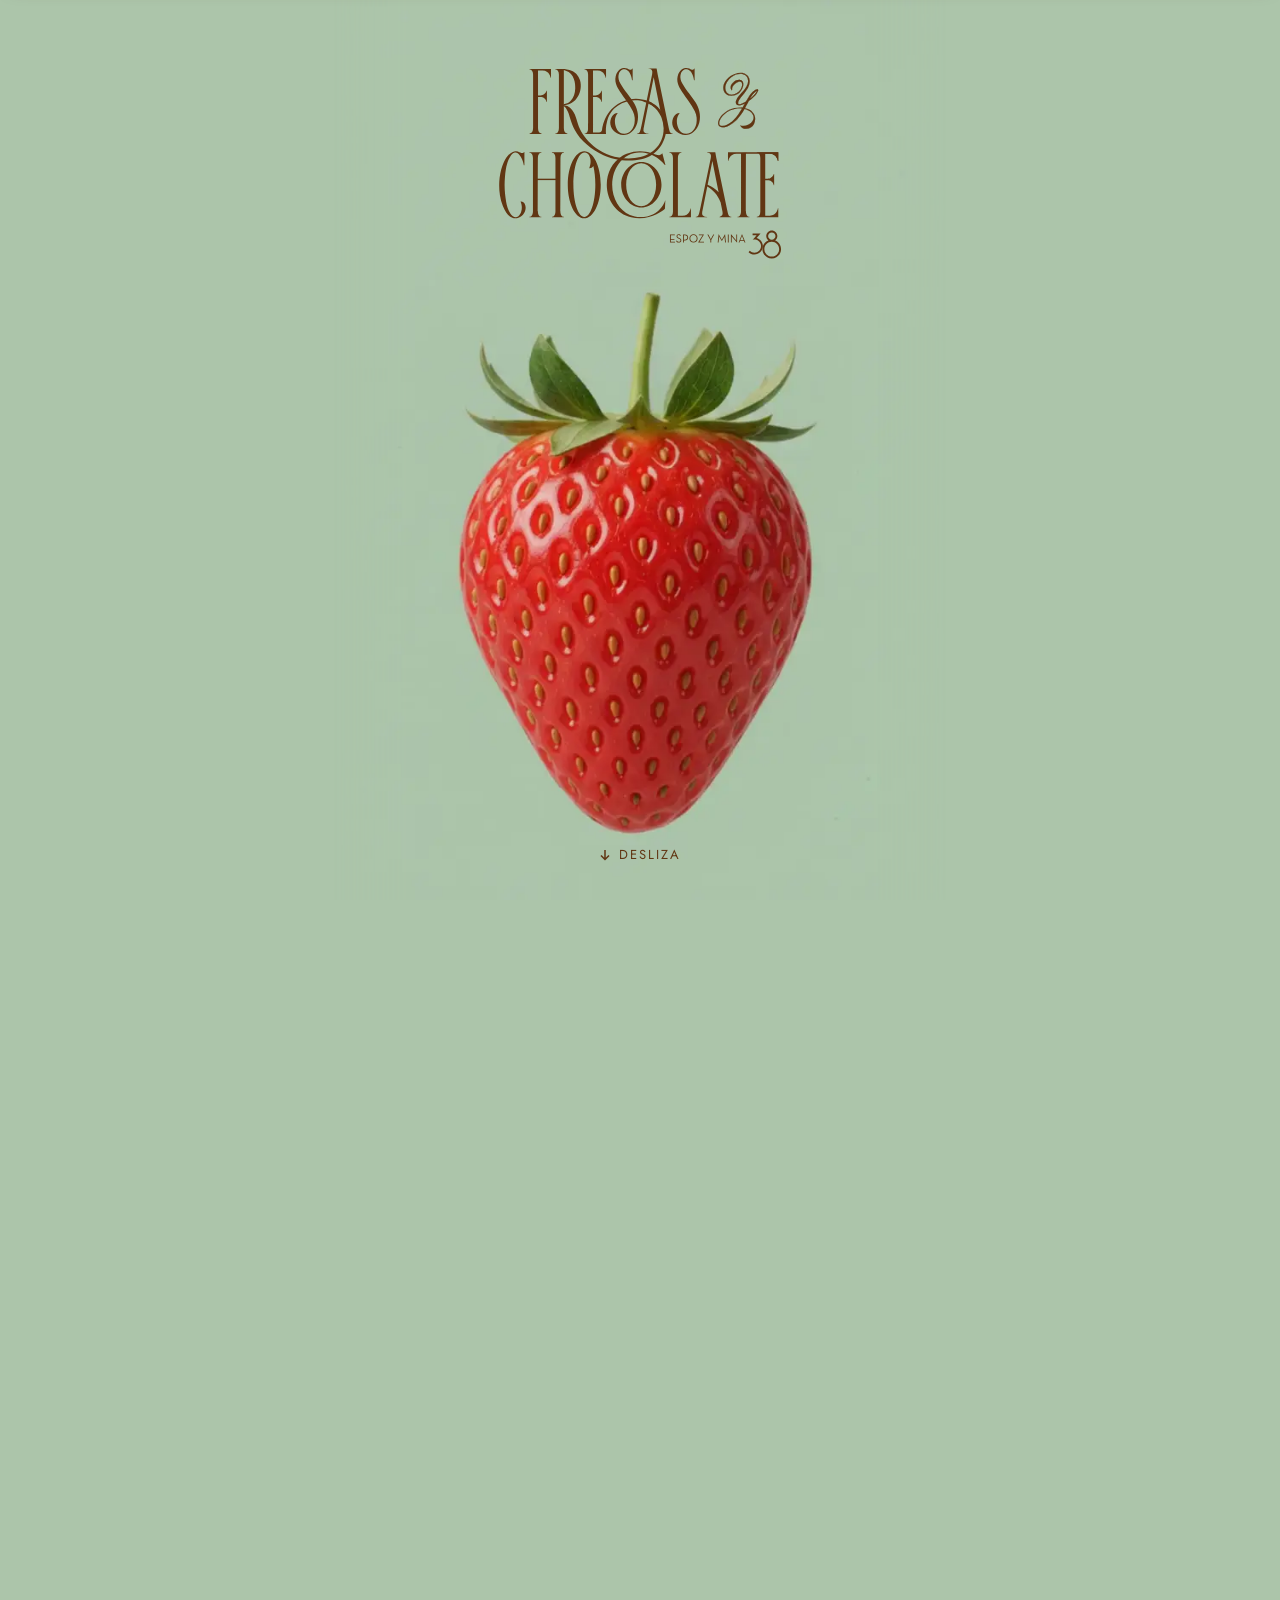
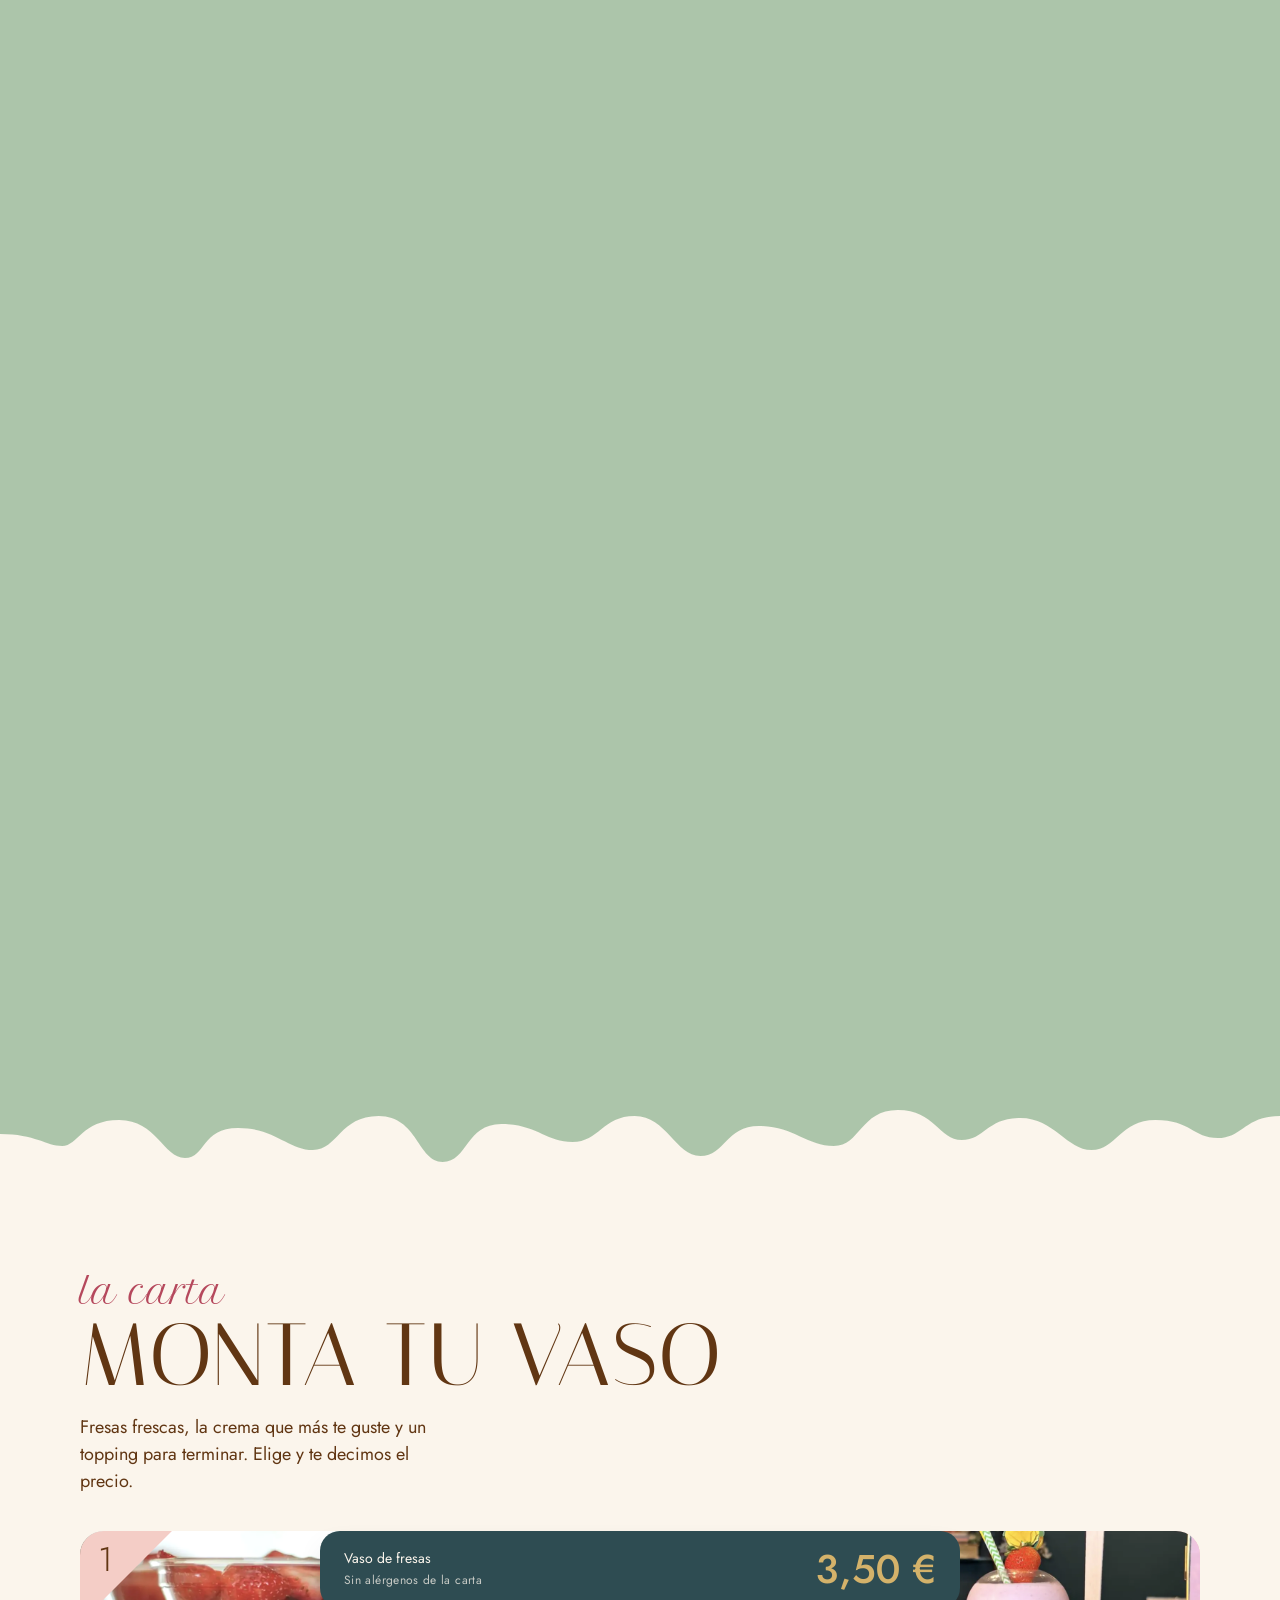
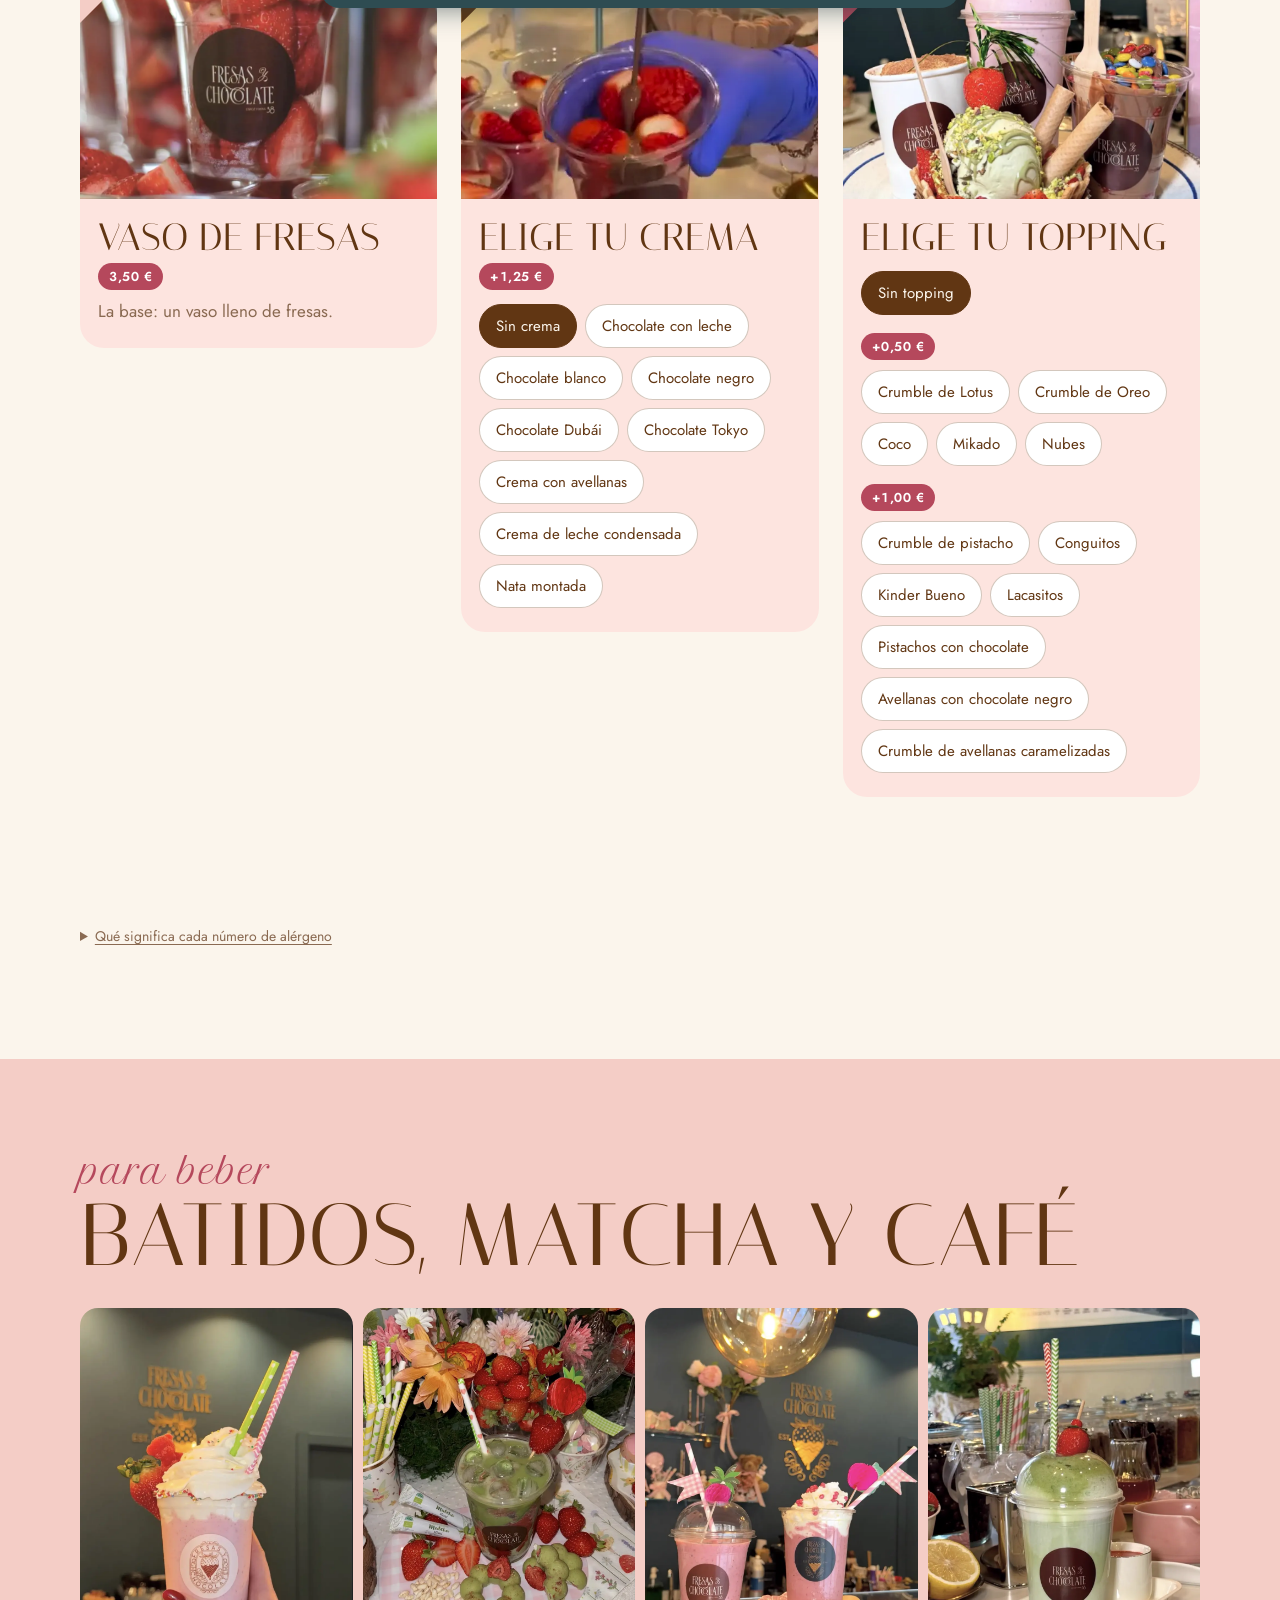
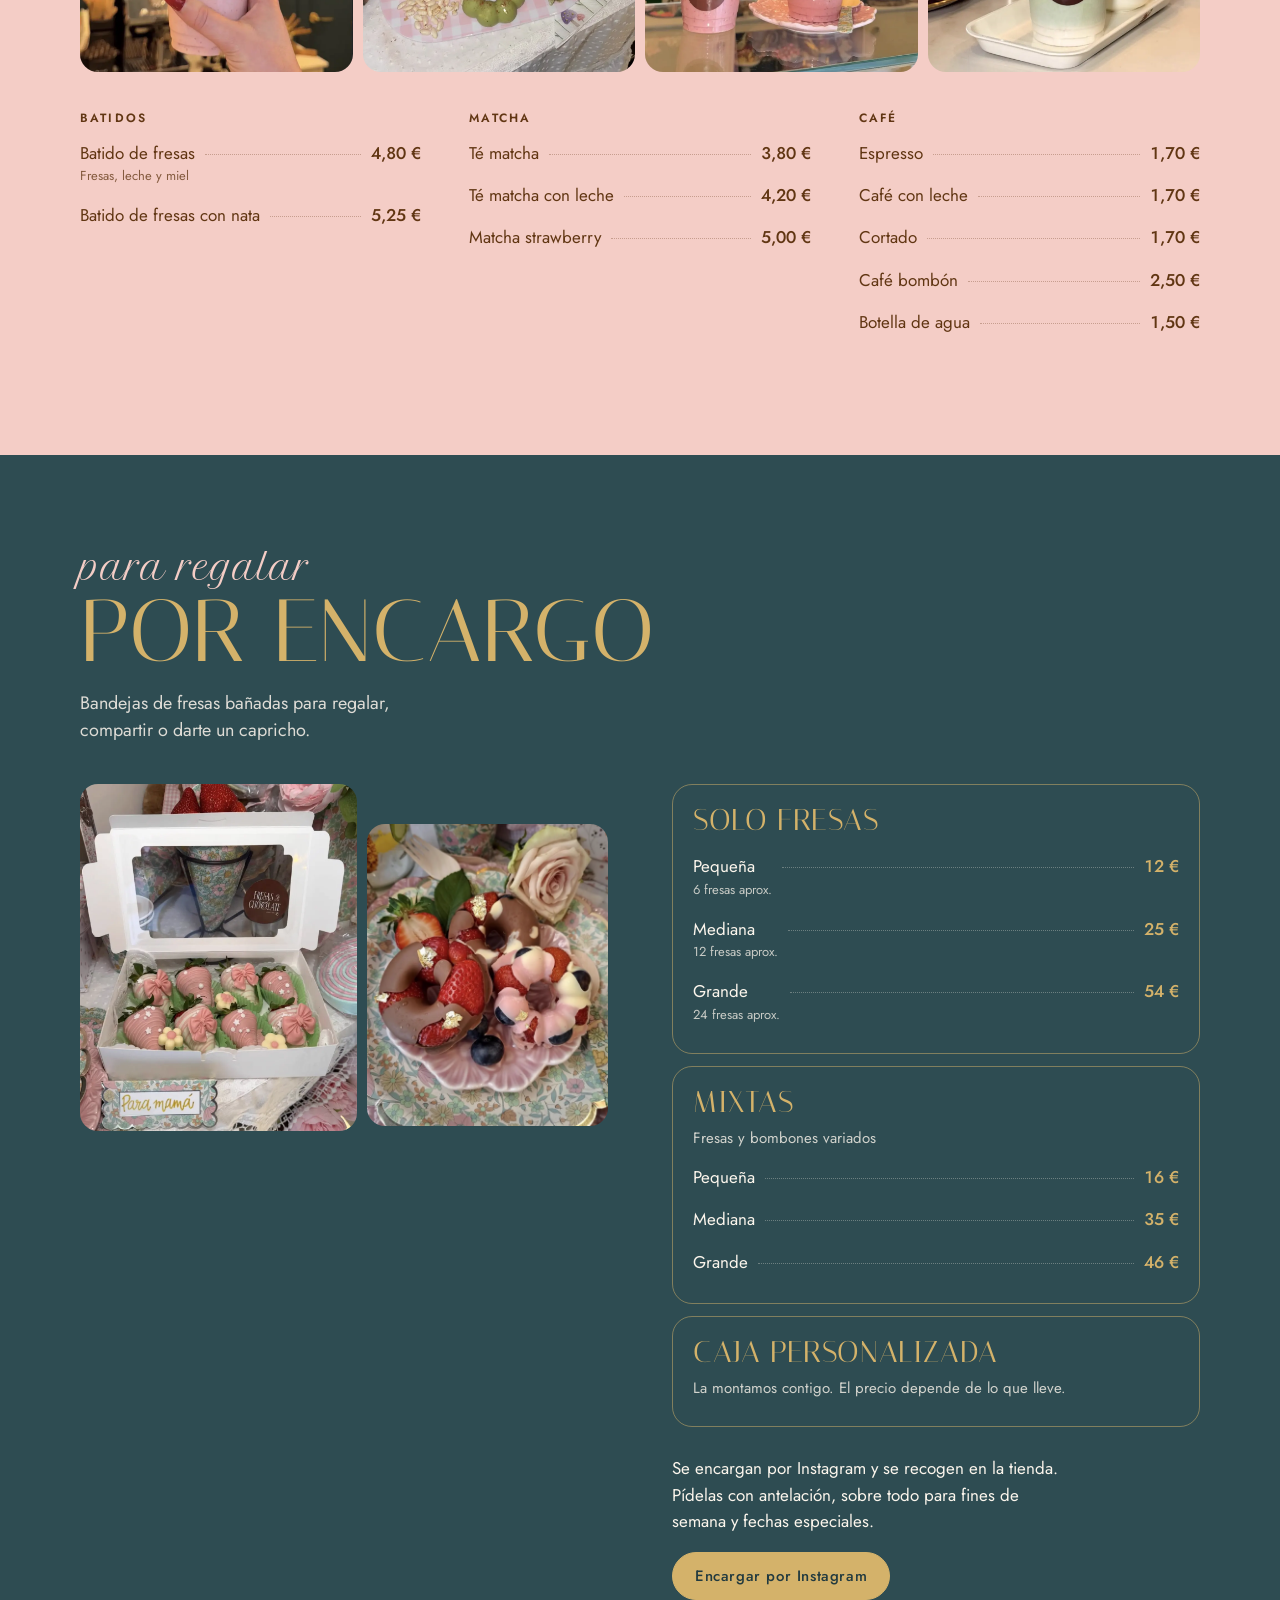
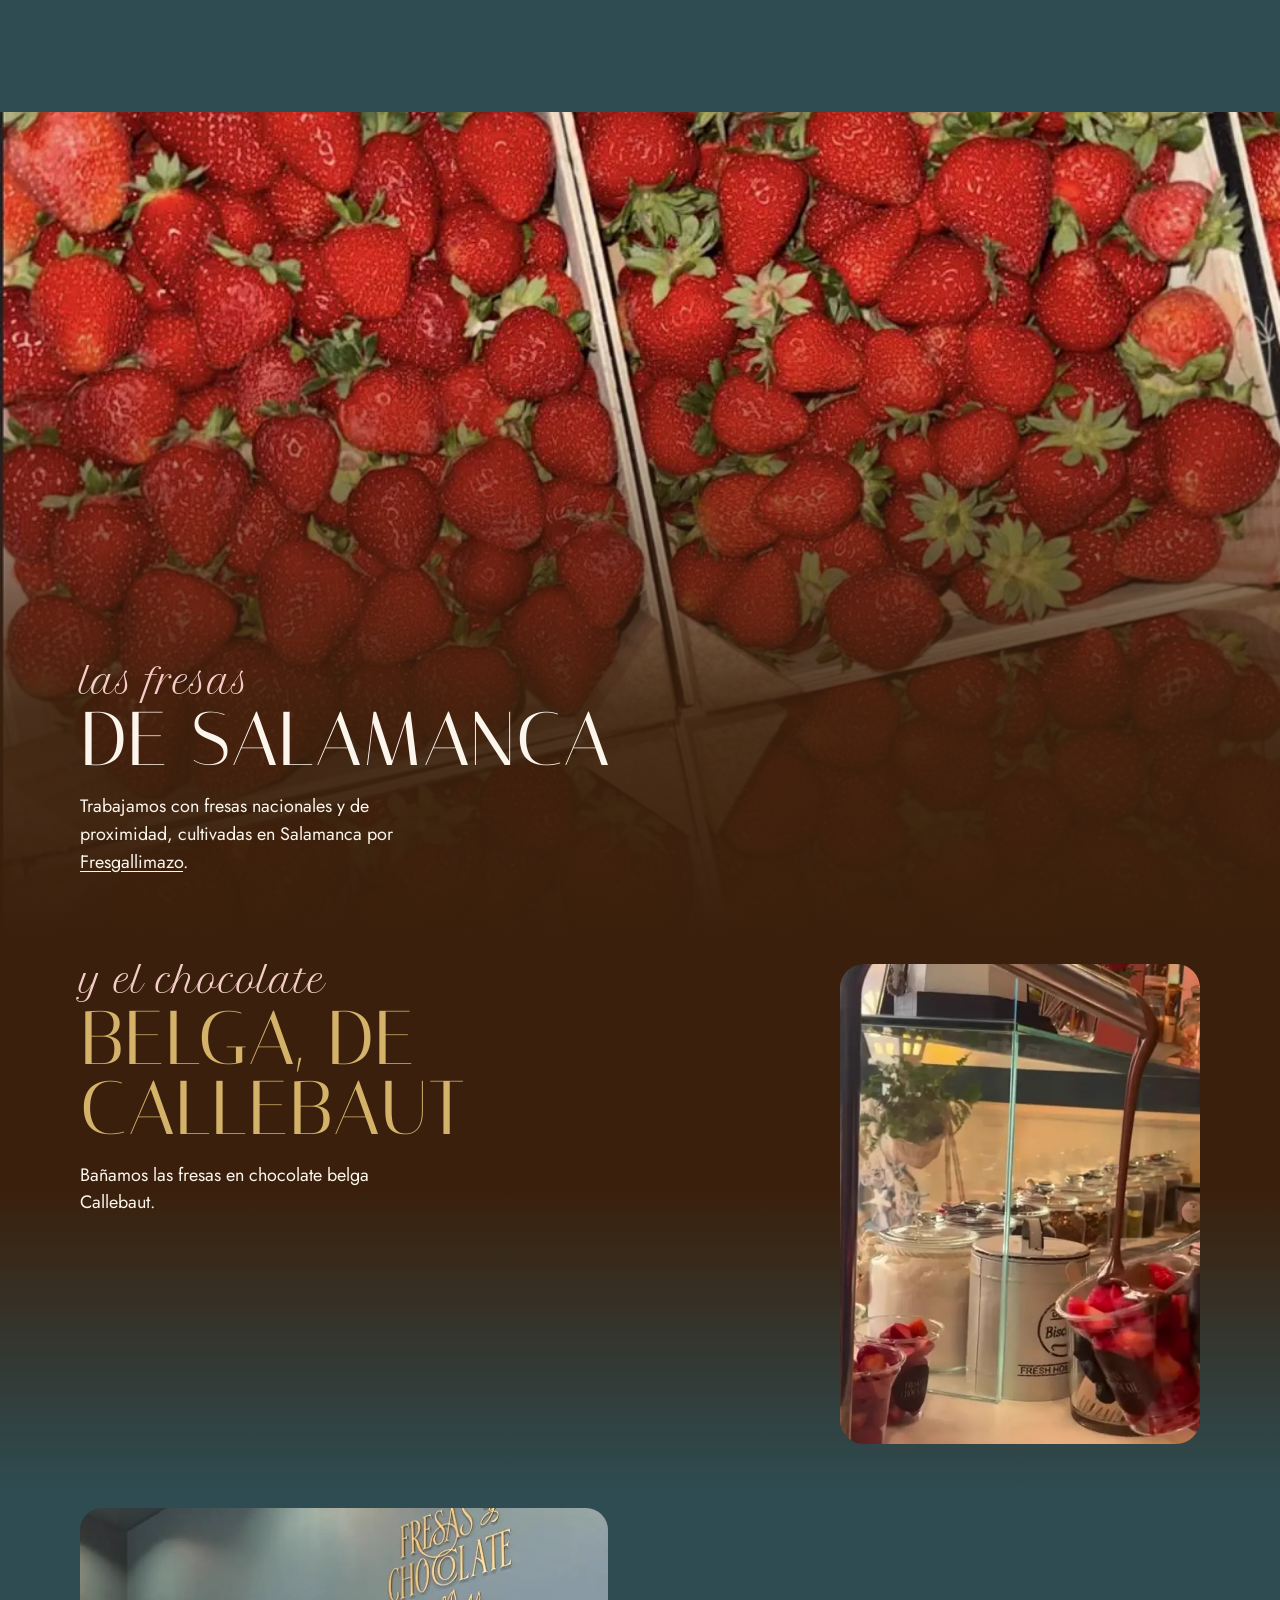
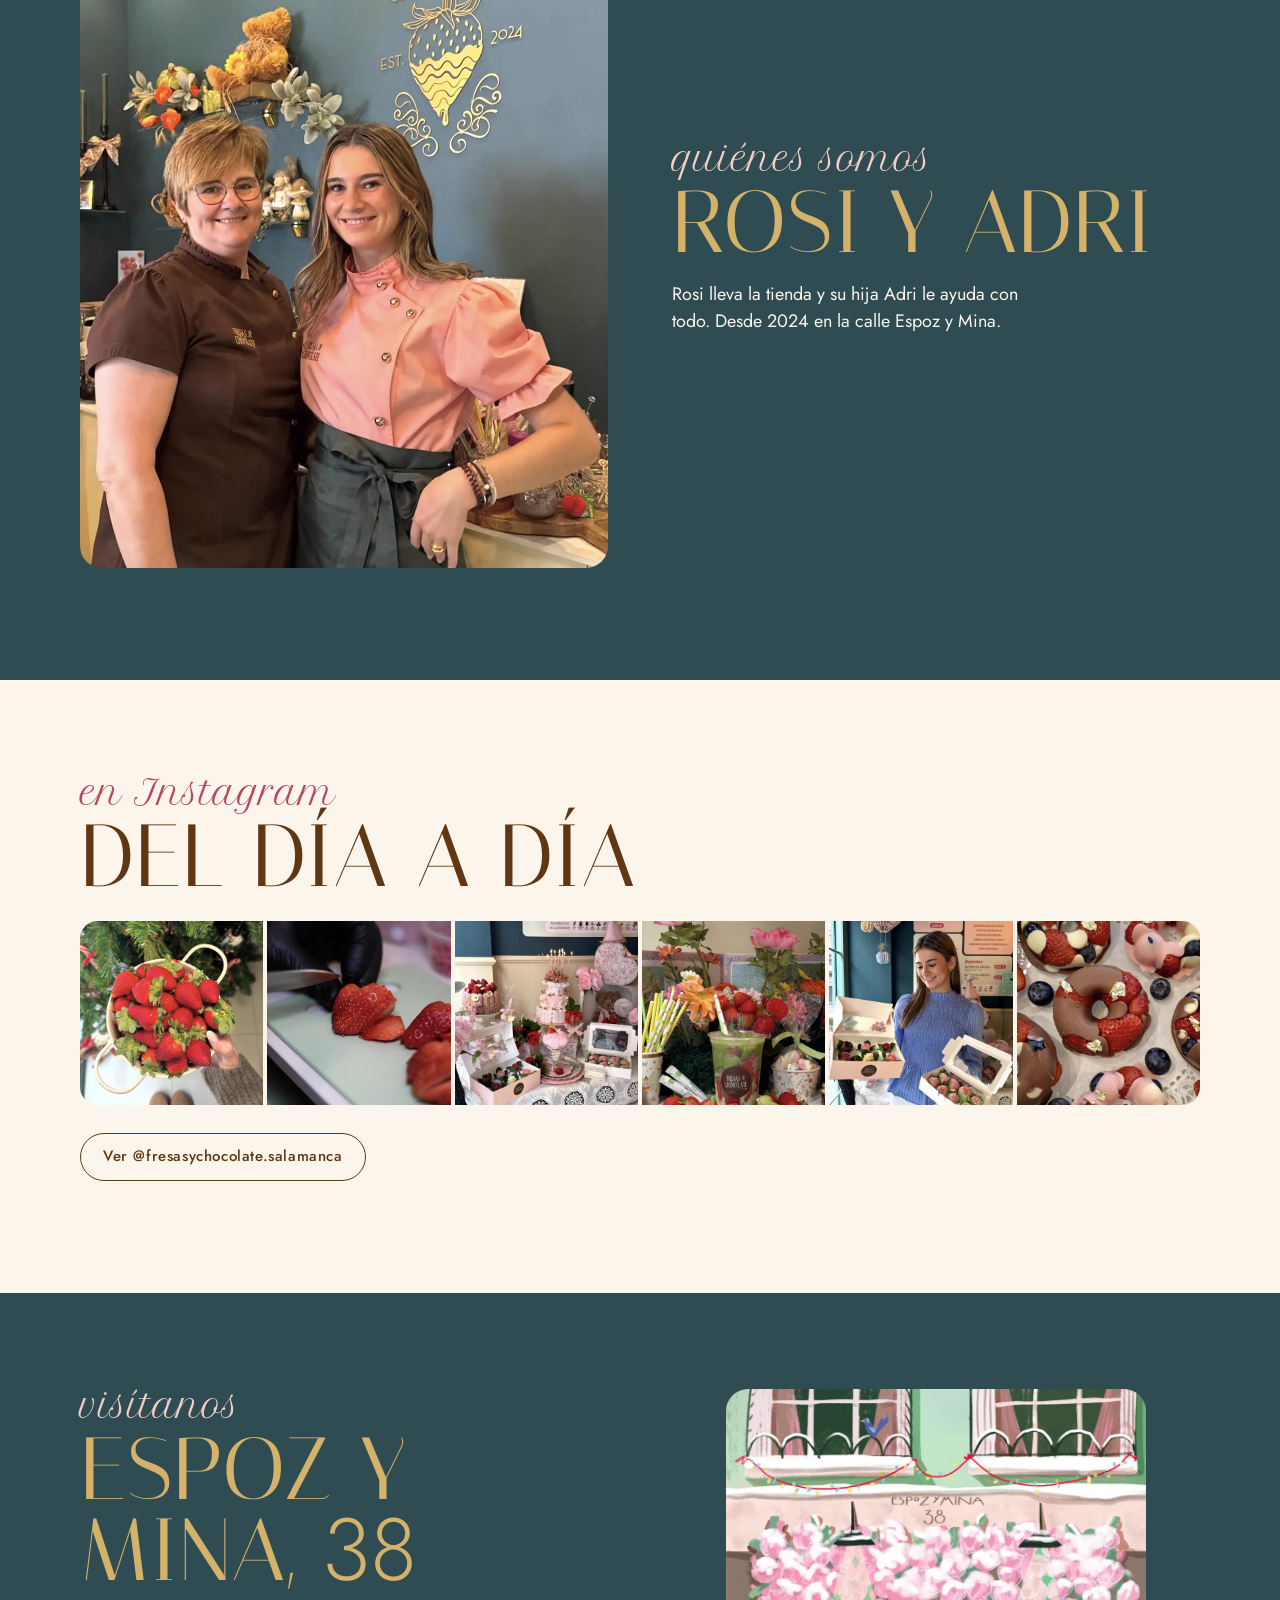
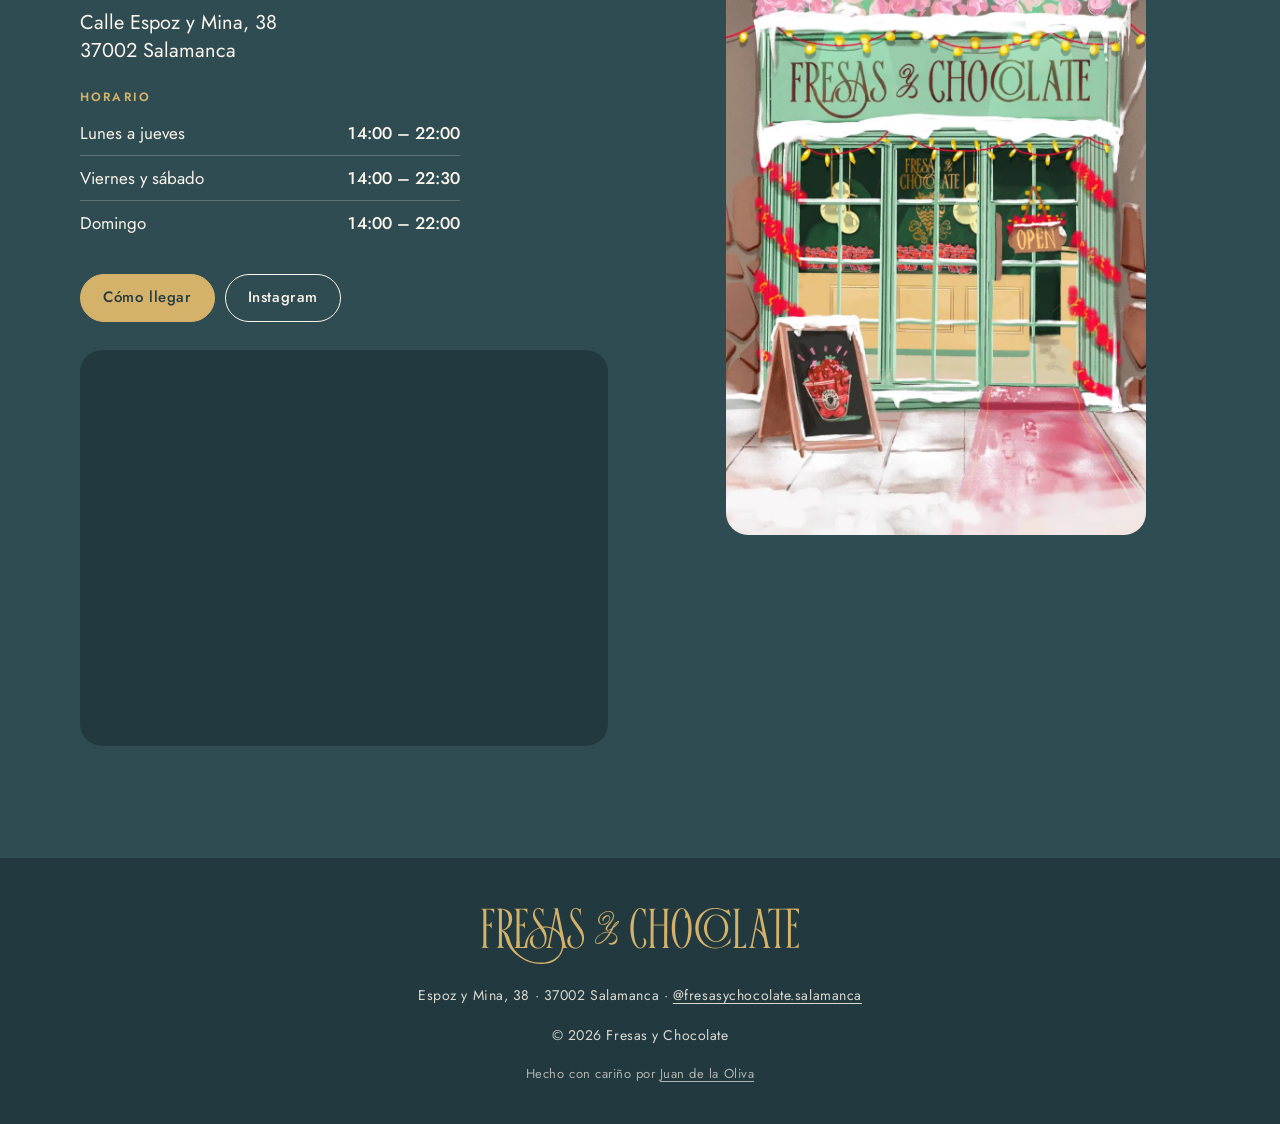
==== commit 7f3e9c34: "Hero centrado en escritorio, Rosi y Adri sobre la pared y firma en el pie - Escritorio: misma compos" ====
--- a/index.html
+++ b/index.html
@@ -306,6 +306,7 @@
     <svg class="logo" role="img" aria-label="Fresas y Chocolate" xmlns="http://www.w3.org/2000/svg" viewBox="170.07 100.61 532.33 102.07"><g fill="currentColor"><path d="M 172.070312 105.03125 L 172.070312 105.441406 C 174.324219 105.441406 175.601562 107.476562 175.601562 110.792969 L 175.601562 164.222656 C 175.601562 167.539062 174.324219 169.761719 172.070312 169.761719 L 172.070312 170.25 L 184.070312 170.316406 L 184.070312 169.824219 C 181.816406 169.824219 180.539062 167.605469 180.539062 164.289062 L 180.539062 106.613281 L 185.121094 106.613281 C 192.261719 106.613281 193.238281 113.917969 193.238281 113.917969 L 193.613281 113.917969 L 193.613281 105.03125 Z M 172.070312 105.03125 "/><path d="M 189.097656 126.878906 C 189.097656 126.878906 188.582031 129.3125 185.800781 130.859375 C 184.449219 131.605469 183.320312 131.535156 180.214844 131.535156 C 180.234375 131.816406 180.207031 131.921875 180.1875 132.03125 L 179.335938 132.066406 C 179.226562 132.609375 180.253906 132.492188 180.214844 133.042969 C 183.320312 133.042969 184.449219 132.96875 185.800781 133.71875 C 188.582031 135.261719 189.097656 138.070312 189.097656 138.070312 L 189.472656 138.070312 L 189.472656 126.878906 Z M 189.097656 126.878906 "/><path d="M 227.296875 105.039062 L 227.296875 105.449219 C 229.550781 105.449219 230.828125 107.476562 230.828125 110.789062 L 230.828125 164.101562 C 230.828125 164.707031 230.785156 167.703125 230.699219 168.226562 C 232.40625 168.074219 234.117188 169.535156 235.824219 169.355469 C 235.785156 168.980469 235.761719 164.578125 235.761719 164.167969 L 235.761719 106.617188 L 240.347656 106.617188 C 247.484375 106.617188 248.460938 113.90625 248.460938 113.90625 L 248.835938 113.90625 L 248.835938 105.039062 Z M 227.296875 105.039062 "/><path d="M 244.320312 126.878906 C 244.320312 126.878906 243.808594 129.3125 241.023438 130.859375 C 239.675781 131.605469 238.542969 131.535156 235.4375 131.535156 C 235.457031 131.816406 235.429688 131.921875 235.410156 132.03125 L 234.5625 132.066406 C 234.453125 132.609375 235.480469 132.492188 235.4375 133.042969 C 238.542969 133.042969 239.675781 132.96875 241.023438 133.71875 C 243.808594 135.261719 244.320312 138.070312 244.320312 138.070312 L 244.695312 138.070312 L 244.695312 126.878906 Z M 244.320312 126.878906 "/><path d="M 206.464844 164.289062 L 206.464844 105.640625 C 206.464844 105.640625 207.28125 105.726562 206.539062 105.640625 C 205.976562 105.574219 205.453125 105.363281 205.050781 105.03125 L 198 105.03125 L 198 105.441406 C 200.253906 105.441406 201.527344 107.476562 201.527344 110.792969 L 201.527344 164.222656 C 201.527344 167.539062 200.253906 169.761719 198 169.761719 L 198 170.25 L 209.996094 170.316406 L 209.996094 169.828125 C 207.742188 169.828125 206.464844 167.601562 206.464844 164.289062 "/><path d="M 206.089844 140.171875 C 206.089844 140.171875 209.746094 140.472656 213.152344 137.117188 C 216.558594 133.761719 217.710938 129.351562 217.910156 124.566406 C 218.113281 119.785156 217.289062 109.316406 208.382812 106.660156 C 199.476562 104.007812 204.789062 108.914062 204.789062 108.914062 C 204.789062 108.914062 199.128906 105.03125 201.632812 105.03125 L 205.050781 105.03125 C 207.390625 105.03125 219.515625 105.207031 222.71875 116.429688 C 225.925781 127.648438 218.964844 141.324219 206.238281 141.421875 Z M 206.089844 140.171875 "/><path d="M 337.765625 104.316406 L 337.765625 116.320312 L 337.164062 116.320312 C 337.164062 116.320312 336.160156 109.015625 332.957031 106.808594 C 329.75 104.601562 327.445312 105.113281 325.542969 106.910156 C 323.636719 108.707031 322.1875 113.449219 325.292969 119.347656 C 328.398438 125.246094 336.414062 134.6875 338.96875 138.945312 C 341.519531 143.203125 344.675781 150.742188 342.421875 159.105469 C 340.167969 167.464844 333.808594 171.773438 327.996094 171.363281 C 322.1875 170.953125 316.226562 166.644531 315.425781 160.796875 C 314.621094 154.949219 317.628906 149.050781 322.789062 149.101562 C 322.789062 149.101562 319.632812 152.792969 319.933594 158.128906 C 320.234375 163.464844 322.832031 170.074219 329.246094 170.074219 C 335.445312 170.074219 338.722656 163.984375 339.515625 160.027344 C 340.269531 156.28125 340.078125 151.894531 337.964844 147.511719 C 334.207031 139.710938 328.398438 133.199219 325.992188 129.144531 C 323.589844 125.09375 319.132812 119.65625 320.683594 112.472656 C 322.238281 105.292969 327.046875 103.957031 329.351562 103.957031 C 331.652344 103.957031 333.554688 105.085938 334.410156 105.546875 C 335.257812 106.007812 336.414062 106.164062 337.765625 104.316406 "/><path d="M 275.570312 104.316406 L 275.570312 116.320312 L 274.96875 116.320312 C 274.96875 116.320312 273.96875 109.015625 270.761719 106.808594 C 267.558594 104.601562 265.253906 105.113281 263.347656 106.910156 C 261.445312 108.707031 259.992188 113.449219 263.097656 119.347656 C 266.203125 125.246094 274.21875 134.6875 276.773438 138.945312 C 279.328125 143.203125 282.484375 150.742188 280.230469 159.105469 C 277.976562 167.464844 271.613281 171.773438 265.804688 171.363281 C 259.992188 170.953125 254.03125 166.644531 253.230469 160.796875 C 252.429688 154.949219 255.433594 149.050781 260.59375 149.101562 C 260.59375 149.101562 257.4375 152.792969 257.738281 158.128906 C 258.039062 163.464844 260.640625 170.074219 267.050781 170.074219 C 273.25 170.074219 276.53125 163.984375 277.324219 160.027344 C 278.078125 156.28125 277.882812 151.894531 275.773438 147.511719 C 272.015625 139.710938 266.203125 133.199219 263.800781 129.144531 C 261.394531 125.09375 256.9375 119.65625 258.492188 112.472656 C 260.042969 105.292969 264.851562 103.957031 267.15625 103.957031 C 269.460938 103.957031 271.363281 105.085938 272.214844 105.546875 C 273.066406 106.007812 274.21875 106.164062 275.570312 104.316406 "/><path d="M 313.59375 168.949219 C 312.742188 168.226562 312.496094 167.683594 310.777344 159.359375 L 300.636719 110.289062 L 299.617188 104.480469 L 291.585938 104.480469 L 291.585938 104.894531 C 293.839844 104.894531 296.003906 105.707031 295.117188 110.289062 L 284.976562 159.359375 C 283.253906 167.683594 283.011719 168.226562 282.160156 168.949219 C 281.242188 169.726562 280.089844 169.902344 280.089844 169.902344 L 280.089844 170.316406 L 291.4375 170.316406 L 291.476562 169.9375 L 289.183594 169.808594 C 287.253906 169.117188 285.9375 168.152344 286.5 165.070312 L 287.496094 159.839844 L 296.695312 113.296875 L 304.359375 152.082031 C 304.554688 152.273438 304.738281 152.472656 304.910156 152.679688 L 306.324219 159.839844 L 307.269531 164.792969 C 307.234375 164.863281 307.199219 164.929688 307.160156 165 C 307.253906 165.226562 307.328125 165.464844 307.382812 165.699219 C 307.59375 166.566406 307.640625 167.476562 307.605469 168.367188 C 307.582031 169.019531 307.515625 169.675781 307.382812 170.316406 L 315.664062 170.316406 L 315.664062 169.902344 C 315.664062 169.902344 314.511719 169.726562 313.59375 168.949219 "/><path d="M 612.335938 161.429688 C 612.335938 161.429688 611.355469 168.734375 604.203125 168.734375 L 599.644531 168.734375 C 599.621094 167.359375 599.605469 164.609375 599.605469 164.285156 L 599.609375 110.78125 C 599.609375 107.464844 600.890625 105.429688 603.148438 105.429688 L 603.148438 105.019531 L 591.121094 105.019531 L 591.121094 105.429688 C 593.378906 105.429688 594.660156 107.464844 594.660156 110.78125 L 594.660156 164.222656 C 594.660156 164.324219 594.660156 164.496094 594.65625 164.707031 C 594.617188 167.929688 593.34375 169.90625 591.121094 169.90625 L 591.121094 170.316406 L 612.710938 170.316406 L 612.710938 161.429688 Z M 612.335938 161.429688 "/><path d="M 459.042969 110.78125 C 459.042969 107.464844 460.339844 105.429688 462.597656 105.429688 L 462.597656 105.019531 L 450.570312 105.019531 L 450.570312 105.429688 C 452.828125 105.429688 454.109375 107.464844 454.109375 110.78125 C 454.109375 110.78125 454.105469 164.042969 454.105469 164.253906 C 454.066406 167.480469 452.792969 169.90625 450.570312 169.90625 L 450.570312 170.316406 L 462.542969 170.316406 L 462.542969 169.90625 C 460.320312 169.90625 459.082031 167.480469 459.042969 164.253906 C 459.039062 164.042969 459.042969 110.78125 459.042969 110.78125 "/><path d="M 667.925781 164.253906 C 667.925781 164.042969 667.929688 106.214844 667.929688 106.214844 C 667.929688 106.007812 668.320312 105.792969 669.046875 105.640625 C 667.191406 105.644531 665.332031 105.65625 663.476562 105.667969 C 663.023438 105.667969 662.570312 105.671875 662.117188 105.671875 C 662.691406 105.816406 662.996094 106.007812 662.996094 106.214844 L 662.996094 164.222656 C 662.996094 164.324219 662.992188 164.042969 662.992188 164.253906 C 662.953125 167.476562 661.679688 169.90625 659.457031 169.90625 L 659.457031 170.316406 L 671.429688 170.316406 L 671.429688 169.90625 C 669.207031 169.90625 667.964844 167.476562 667.925781 164.253906 "/><path d="M 481.75 110.78125 C 481.75 107.464844 482.921875 105.429688 485.183594 105.429688 L 485.183594 105.019531 L 473.15625 105.019531 L 473.15625 105.429688 C 475.414062 105.429688 476.695312 107.464844 476.695312 110.78125 C 476.695312 110.78125 476.691406 164.042969 476.691406 164.253906 C 476.652344 167.480469 475.378906 169.90625 473.15625 169.90625 L 473.15625 170.316406 L 485.128906 170.316406 L 485.128906 169.90625 C 482.90625 169.90625 481.667969 167.480469 481.625 164.253906 C 481.625 164.042969 481.75 110.78125 481.75 110.78125 "/><path d="M 649.890625 105.019531 L 649.890625 113.90625 L 650.265625 113.90625 C 650.265625 113.90625 651.246094 106.601562 658.402344 106.601562 L 691.886719 106.601562 C 699.042969 106.601562 700.023438 113.90625 700.023438 113.90625 L 700.398438 113.90625 L 700.398438 105.019531 Z M 649.890625 105.019531 "/><path d="M 691.886719 106.601562 C 699.042969 106.601562 700.019531 113.90625 700.019531 113.90625 L 700.398438 113.90625 L 700.398438 105.019531 L 678.804688 105.019531 L 678.804688 105.429688 C 681.066406 105.429688 682.347656 107.464844 682.347656 110.78125 L 682.347656 164.179688 C 682.347656 164.28125 682.34375 164.445312 682.34375 164.644531 C 682.304688 167.875 681.03125 169.851562 678.804688 169.851562 L 678.804688 170.257812 L 700.398438 170.257812 L 700.398438 161.371094 L 700.019531 161.371094 C 700.019531 161.371094 699.042969 168.675781 691.886719 168.675781 L 687.332031 168.675781 C 687.308594 167.304688 687.292969 164.550781 687.292969 164.230469 L 687.292969 133.082031 C 690.15625 133.078125 691.265625 133.039062 692.566406 133.761719 C 695.355469 135.308594 695.871094 138.125 695.871094 138.125 L 696.246094 138.125 L 696.246094 126.90625 L 695.871094 126.90625 C 695.871094 126.90625 695.355469 129.347656 692.566406 130.894531 C 691.265625 131.617188 690.15625 131.578125 687.292969 131.574219 L 687.292969 106.601562 Z M 691.886719 106.601562 "/><path d="M 629.464844 137.625 L 634.230469 113.761719 L 640.484375 145.074219 C 637.582031 142.105469 633.832031 139.464844 629.464844 137.625 M 651.171875 168.957031 C 650.316406 168.242188 650.070312 167.703125 648.347656 159.445312 L 638.183594 110.78125 L 637.164062 105.019531 L 629.109375 105.019531 L 629.109375 105.429688 C 631.371094 105.429688 633.539062 106.234375 632.652344 110.78125 L 622.484375 159.445312 C 620.761719 167.703125 620.515625 168.242188 619.660156 168.957031 C 618.742188 169.730469 617.589844 169.902344 617.589844 169.902344 L 617.589844 170.3125 L 628.964844 170.3125 L 629 169.9375 L 626.703125 169.808594 C 624.765625 169.125 623.449219 168.167969 624.011719 165.109375 L 625.011719 159.921875 L 629.097656 139.453125 C 634.570312 142.5625 639.6875 147.847656 642.550781 155.414062 L 643.453125 159.921875 L 644.453125 165.109375 C 645.011719 168.167969 643.695312 169.125 641.757812 169.808594 L 641.398438 169.9375 L 641.4375 170.3125 L 653.242188 170.3125 L 653.242188 169.902344 C 653.242188 169.902344 652.089844 169.730469 651.171875 168.957031 "/><path d="M 443.628906 154.667969 C 442.835938 154.332031 441.617188 154.367188 441.617188 154.367188 C 445.054688 161.878906 441.148438 170.578125 436.628906 170.191406 C 432.109375 169.808594 428.324219 161.996094 427.167969 154.636719 C 426.007812 147.28125 425.042969 139.808594 426.046875 129.296875 C 427.050781 118.78125 428.671875 113.429688 431.222656 109.460938 C 433.773438 105.496094 435.597656 105.394531 436.925781 105.34375 C 437.886719 105.476562 438.871094 106.007812 439.957031 107.152344 C 443.972656 111.386719 444.90625 118.050781 444.90625 118.050781 L 445.523438 118.050781 L 445.523438 104.507812 C 445.453125 104.605469 445.378906 104.695312 445.308594 104.78125 C 444.570312 105.644531 443.527344 106.214844 441.894531 105.644531 C 441.542969 105.460938 441.070312 105.207031 440.5 104.964844 C 440.5 104.964844 440.5 104.960938 440.5 104.960938 C 437.835938 103.3125 433.8125 103.300781 429.292969 107.960938 C 424.773438 112.621094 420.953125 123.339844 420.328125 134.265625 C 419.96875 140.570312 420.214844 149.824219 424 159.257812 C 427.785156 168.695312 432.652344 171.390625 436.476562 171.390625 C 440.304688 171.390625 445.867188 168.042969 446.640625 162.265625 C 447.410156 156.488281 444.171875 154.898438 443.628906 154.667969 "/><path d="M 478.339844 133 L 456.582031 133 L 456.582031 131.570312 L 478.339844 131.570312 Z M 478.339844 133 "/><path d="M 562.816406 159.3125 C 554.066406 159.3125 547.683594 149.652344 547.683594 137.738281 C 547.683594 125.824219 554.066406 116.164062 562.816406 116.164062 C 571.5625 116.164062 577.75 125.824219 577.75 137.738281 C 577.75 149.652344 571.5625 159.3125 562.816406 159.3125 M 562.921875 114.796875 C 552.003906 114.796875 542.695312 125.042969 542.695312 137.683594 C 542.695312 150.324219 552.003906 160.570312 562.921875 160.570312 C 573.84375 160.570312 583.148438 150.324219 583.148438 137.683594 C 583.148438 125.042969 573.84375 114.796875 562.921875 114.796875 "/><path d="M 561.84375 170.101562 C 558.03125 170.101562 554.566406 169.027344 551.445312 167.964844 C 541.09375 163.695312 533.640625 151.753906 533.640625 137.6875 C 533.640625 129.578125 536.121094 122.175781 540.203125 116.539062 C 545.910156 108.753906 553.515625 105.597656 560.550781 105.328125 C 560.683594 105.335938 560.949219 105.316406 560.949219 105.316406 C 567.25 105.160156 573.050781 107.378906 576.550781 109.257812 C 582.574219 112.496094 586.585938 117.839844 586.585938 117.839844 L 587.113281 117.839844 L 583.988281 106.140625 C 583.988281 106.140625 582.511719 108.070312 580.753906 108.070312 C 579 108.070312 575.6875 106.726562 572.566406 105.71875 C 566.945312 103.902344 557.855469 102.605469 548.175781 106.597656 C 546.554688 107.242188 545.007812 108.019531 543.542969 108.917969 C 543.511719 108.933594 543.480469 108.949219 543.453125 108.96875 C 543.378906 109.015625 543.304688 109.0625 543.230469 109.109375 C 543.179688 109.140625 543.132812 109.167969 543.082031 109.203125 C 543.015625 109.246094 542.949219 109.285156 542.886719 109.332031 C 533.910156 115.144531 528.214844 125.554688 528.214844 137.582031 C 528.214844 153.535156 538.230469 166.878906 552.625 170.257812 C 569.507812 174.894531 584.601562 163.96875 586.597656 161.757812 L 587.042969 152.851562 C 587.042969 152.851562 582.359375 170.101562 561.84375 170.101562 "/><path d="M 505.71875 170.113281 C 499.628906 170.113281 494.695312 155.507812 494.695312 137.511719 C 494.695312 119.515625 499.628906 105.328125 505.71875 105.328125 C 506.523438 105.328125 508.042969 105.5 509.707031 107.164062 C 512.058594 110.15625 512.96875 115.796875 510.601562 120.980469 C 510.601562 120.980469 511.984375 121.164062 512.863281 120.6875 C 513.125 120.542969 514.023438 120.054688 514.75 118.875 C 516 124.15625 516.738281 130.574219 516.738281 137.511719 C 516.738281 155.507812 511.804688 170.113281 505.71875 170.113281 M 505.613281 103.976562 C 496.476562 103.976562 489.070312 119.070312 489.070312 137.683594 C 489.070312 156.300781 496.476562 171.390625 505.613281 171.390625 C 514.75 171.390625 522.15625 156.300781 522.15625 137.683594 C 522.15625 119.070312 514.75 103.976562 505.613281 103.976562 "/><path d="M 307.867188 154.484375 C 303.382812 141.0625 291.683594 137.296875 291.683594 137.296875 L 290.238281 138.050781 L 291.191406 139.214844 C 300.375 144.023438 306.660156 153.714844 306.660156 164.910156 C 306.660156 173.054688 303.328125 180.402344 297.976562 185.660156 C 293.082031 190.566406 285.234375 193.710938 277.675781 194.453125 C 247.113281 197.453125 228.644531 177.902344 222.867188 165.757812 C 218.691406 156.984375 219.464844 152.441406 214.960938 146.460938 C 210.453125 140.484375 205.667969 141.480469 205.667969 141.480469 L 204.21875 141.632812 C 208.023438 142.113281 209.210938 145.402344 210.554688 147.976562 C 211.902344 150.546875 213.484375 158.648438 217.335938 166.113281 C 223.160156 177.410156 234.585938 186.039062 246.253906 191.625 C 257.125 196.828125 280.515625 200.671875 295.152344 191.09375 C 306.636719 183.578125 312.347656 167.875 307.867188 154.484375 "/><path d="M 381.101562 151.214844 L 381.097656 151.21875 C 378.71875 154.617188 375.976562 157.363281 373.28125 159.324219 C 370.351562 161.457031 366.554688 163.03125 363.664062 161.738281 C 362.917969 161.40625 362.558594 160.53125 362.480469 159.644531 C 362.402344 158.753906 362.59375 157.804688 362.921875 156.90625 C 363.253906 156.003906 363.714844 155.132812 364.25 154.308594 C 364.785156 153.484375 365.398438 152.699219 366.054688 151.953125 C 366.714844 151.210938 367.425781 150.515625 368.183594 149.875 C 369.695312 148.585938 371.390625 147.515625 373.195312 146.679688 C 375 145.84375 376.917969 145.242188 378.875 144.882812 C 380.835938 144.527344 382.84375 144.402344 384.824219 144.566406 C 385.015625 144.582031 385.207031 144.605469 385.398438 144.625 C 383.941406 147.070312 382.71875 148.960938 381.101562 151.214844 M 394.351562 133.054688 C 396.589844 129.367188 399.46875 127.03125 400.4375 126.734375 C 400.347656 127.082031 399.984375 127.839844 399.035156 129.082031 L 399.027344 129.097656 C 397.894531 130.707031 395.847656 132.746094 393.375 134.746094 C 393.699219 134.140625 394.023438 133.570312 394.351562 133.054688 M 391.519531 138.378906 L 391.535156 138.34375 C 391.710938 137.945312 391.929688 137.523438 392.160156 137.089844 C 395.390625 134.679688 398.359375 131.890625 399.929688 129.789062 C 401.054688 128.257812 401.601562 127.171875 401.601562 126.464844 C 401.601562 125.839844 401.199219 125.449219 400.558594 125.449219 C 398.8125 125.449219 394.851562 128.5 392.550781 132.277344 C 391.441406 134.023438 390.371094 135.8125 389.289062 137.742188 C 388.554688 138.222656 384.964844 140.503906 382.804688 140.503906 C 381.871094 140.503906 381.617188 140.054688 381.496094 139.660156 C 381.433594 139.441406 381.402344 139.210938 381.402344 138.90625 C 381.402344 136.628906 384.035156 133.515625 386.578125 130.5 C 389.945312 126.484375 393.078125 122.417969 393.039062 117.007812 C 393.023438 115.15625 391.789062 110.105469 385.65625 108.964844 C 384.972656 108.835938 384.328125 108.816406 383.75 108.816406 C 376.953125 108.816406 369.65625 113.867188 367.140625 120.320312 L 367.128906 120.347656 C 366.734375 121.59375 366.53125 122.792969 366.53125 123.90625 C 366.53125 128.691406 369.816406 131.902344 374.699219 131.902344 L 375.089844 131.902344 C 378.789062 131.785156 382.160156 129.886719 384.335938 126.707031 C 385.855469 124.546875 386.660156 122.378906 386.660156 120.429688 L 386.660156 120.257812 C 386.417969 116.363281 383.679688 115.941406 382.515625 115.941406 C 380.710938 115.941406 378.589844 116.808594 376.835938 118.261719 C 374.960938 119.8125 373.886719 121.722656 373.886719 123.503906 C 373.886719 124.417969 374.175781 125.3125 374.71875 126.097656 L 374.949219 126.433594 L 375.449219 125.984375 C 375.449219 125.984375 375.277344 125.765625 375.34375 124.800781 C 375.449219 123.1875 376.441406 121.648438 378.058594 120.160156 C 379.722656 118.632812 381.628906 117.667969 383.03125 117.679688 C 386.335938 117.714844 386.136719 122.539062 383.601562 126.1875 C 381.621094 129.046875 378.425781 130.683594 375.066406 130.796875 L 374.730469 130.796875 C 372.785156 130.796875 371.183594 130.097656 370.109375 128.773438 C 369.128906 127.570312 368.589844 125.863281 368.589844 123.964844 C 368.589844 123.070312 368.699219 122.167969 368.917969 121.296875 C 369.714844 118.238281 371.6875 115.375 374.480469 113.226562 C 377.277344 111.078125 380.578125 109.894531 383.78125 109.894531 C 384.429688 109.894531 384.996094 109.929688 385.515625 110.003906 C 390.117188 110.863281 391.464844 114.0625 391.464844 117.089844 C 391.464844 121.542969 387.6875 126.035156 384.847656 129.046875 L 384.722656 129.175781 C 383.199219 130.800781 379.144531 135.113281 379.144531 138.53125 C 379.144531 139.488281 379.441406 140.28125 380.023438 140.894531 L 380.070312 140.9375 C 380.679688 141.425781 381.472656 141.671875 382.429688 141.671875 C 384.296875 141.671875 386.410156 140.71875 388.175781 139.714844 C 388.042969 139.949219 387.910156 140.183594 387.78125 140.414062 C 387.484375 140.949219 386.441406 142.800781 385.867188 143.816406 C 385.859375 143.816406 385.851562 143.816406 385.851562 143.816406 L 385.863281 143.824219 C 385.863281 143.828125 385.859375 143.832031 385.859375 143.832031 C 385.539062 143.789062 385.21875 143.753906 384.898438 143.726562 C 380.765625 143.390625 376.597656 144.195312 372.824219 145.875 C 370.941406 146.726562 369.167969 147.828125 367.578125 149.15625 C 366.78125 149.820312 366.035156 150.542969 365.335938 151.308594 C 364.640625 152.070312 363.984375 152.878906 363.394531 153.742188 C 362.808594 154.605469 362.292969 155.527344 361.90625 156.523438 C 361.523438 157.519531 361.261719 158.597656 361.339844 159.738281 C 361.382812 160.304688 361.519531 160.886719 361.796875 161.421875 C 362.074219 161.957031 362.496094 162.433594 363.007812 162.765625 C 363.148438 162.859375 363.292969 162.941406 363.445312 163.011719 C 365.039062 163.886719 367.960938 164.1875 373.214844 161.191406 C 375.429688 160.019531 377.410156 158.53125 379.1875 156.847656 C 379.699219 156.375 380.226562 155.851562 380.714844 155.304688 C 383.40625 152.417969 385.605469 149.121094 387.449219 145.941406 C 387.449219 145.941406 387.628906 145.609375 387.90625 145.101562 C 388.089844 145.15625 388.273438 145.207031 388.460938 145.269531 C 388.699219 145.347656 388.933594 145.425781 389.167969 145.511719 C 389.640625 145.679688 390.105469 145.859375 390.5625 146.058594 C 391.472656 146.453125 392.359375 146.90625 393.179688 147.453125 C 393.589844 147.722656 393.988281 148.015625 394.355469 148.332031 C 394.390625 148.363281 394.425781 148.398438 394.464844 148.429688 C 394.769531 148.714844 395.054688 149.015625 395.316406 149.335938 L 395.320312 149.339844 C 395.832031 149.96875 396.25 150.667969 396.539062 151.429688 C 398.292969 156.082031 394.542969 159.652344 390.847656 161.296875 C 387.148438 162.941406 383.667969 161.640625 383.667969 161.640625 C 385.042969 165.398438 390.046875 166.003906 393.972656 163.855469 C 396.886719 162.261719 398.421875 158.828125 398.480469 155.390625 C 398.53125 154.644531 398.480469 153.121094 397.863281 151.441406 C 397.859375 151.429688 397.855469 151.421875 397.851562 151.410156 C 397.828125 151.347656 397.804688 151.285156 397.777344 151.222656 C 397.765625 151.1875 397.75 151.15625 397.738281 151.121094 C 397.257812 149.945312 396.488281 148.71875 395.273438 147.644531 C 395.210938 147.589844 395.148438 147.53125 395.085938 147.476562 C 394.671875 147.121094 394.234375 146.8125 393.78125 146.53125 C 393.128906 146.113281 392.433594 145.773438 391.722656 145.484375 C 390.527344 144.96875 389.328125 144.59375 388.324219 144.332031 C 389.121094 142.875 390.207031 140.878906 390.464844 140.378906 C 390.828125 139.679688 391.175781 139.019531 391.519531 138.378906 "/><path d="M 400.304688 126.875 C 399.203125 127.347656 396.519531 129.648438 394.421875 133.101562 C 394.1875 133.46875 393.9375 133.890625 393.652344 134.414062 C 395.976562 132.496094 397.898438 130.554688 398.957031 129.050781 L 398.96875 129.035156 C 399.859375 127.863281 400.1875 127.183594 400.304688 126.875 M 393.105469 135.074219 L 393.300781 134.707031 C 393.679688 134.003906 393.988281 133.464844 394.277344 133.011719 C 396.507812 129.34375 399.414062 126.957031 400.414062 126.652344 L 400.558594 126.609375 L 400.519531 126.757812 C 400.457031 126.992188 400.195312 127.699219 399.105469 129.132812 L 399.09375 129.148438 C 397.976562 130.734375 395.914062 132.800781 393.429688 134.8125 Z M 383.070312 144.578125 C 381.699219 144.578125 380.300781 144.710938 378.890625 144.964844 C 376.910156 145.332031 375.003906 145.933594 373.230469 146.757812 C 371.410156 147.597656 369.730469 148.667969 368.238281 149.9375 C 367.480469 150.582031 366.765625 151.277344 366.117188 152.007812 C 365.425781 152.792969 364.824219 153.582031 364.320312 154.355469 C 363.746094 155.238281 363.304688 156.105469 363 156.933594 C 362.640625 157.925781 362.492188 158.835938 362.566406 159.636719 C 362.605469 160.113281 362.800781 161.261719 363.699219 161.664062 C 364.859375 162.179688 368.109375 162.984375 373.230469 159.257812 C 376.078125 157.1875 378.773438 154.390625 381.03125 151.171875 L 381.03125 151.167969 C 382.574219 149.019531 383.765625 147.191406 385.261719 144.695312 C 385.101562 144.675781 384.957031 144.664062 384.816406 144.652344 C 384.242188 144.601562 383.660156 144.578125 383.070312 144.578125 M 365.980469 162.292969 C 365.125 162.292969 364.339844 162.132812 363.628906 161.816406 C 362.9375 161.507812 362.492188 160.71875 362.398438 159.652344 C 362.324219 158.824219 362.472656 157.890625 362.84375 156.875 C 363.152344 156.035156 363.601562 155.15625 364.179688 154.261719 C 364.6875 153.484375 365.296875 152.6875 365.992188 151.898438 C 366.644531 151.160156 367.367188 150.457031 368.128906 149.808594 C 369.632812 148.53125 371.328125 147.453125 373.160156 146.605469 C 374.949219 145.773438 376.863281 145.167969 378.859375 144.800781 C 380.890625 144.429688 382.898438 144.324219 384.832031 144.484375 C 385.007812 144.5 385.195312 144.515625 385.410156 144.542969 L 385.539062 144.554688 L 385.472656 144.667969 C 383.945312 147.230469 382.738281 149.078125 381.167969 151.265625 L 381.167969 151.269531 C 378.902344 154.503906 376.191406 157.3125 373.328125 159.394531 C 371.714844 160.566406 370.039062 161.433594 368.480469 161.894531 C 367.59375 162.160156 366.757812 162.292969 365.980469 162.292969 M 383.808594 161.777344 C 384.335938 163.078125 385.351562 164.042969 386.75 164.570312 C 388.847656 165.359375 391.601562 165.058594 393.929688 163.78125 C 396.621094 162.3125 398.332031 159.097656 398.398438 155.390625 C 398.429688 154.941406 398.476562 153.34375 397.785156 151.472656 L 397.773438 151.4375 C 397.75 151.378906 397.726562 151.316406 397.699219 151.253906 L 397.660156 151.152344 C 397.113281 149.816406 396.292969 148.65625 395.21875 147.707031 C 395.15625 147.652344 395.09375 147.59375 395.027344 147.539062 C 394.664062 147.226562 394.242188 146.917969 393.738281 146.601562 C 393.132812 146.214844 392.464844 145.875 391.691406 145.5625 C 390.664062 145.117188 389.523438 144.734375 388.304688 144.414062 L 388.199219 144.386719 L 388.253906 144.292969 C 389.085938 142.761719 390.136719 140.832031 390.390625 140.339844 C 390.753906 139.644531 391.097656 138.984375 391.441406 138.339844 L 391.460938 138.308594 C 391.640625 137.890625 391.878906 137.441406 392.085938 137.050781 L 392.09375 137.035156 L 392.109375 137.023438 C 395.328125 134.621094 398.300781 131.828125 399.863281 129.738281 C 400.976562 128.222656 401.515625 127.152344 401.515625 126.464844 C 401.515625 125.882812 401.160156 125.535156 400.558594 125.535156 C 398.835938 125.535156 394.910156 128.5625 392.621094 132.320312 C 391.511719 134.066406 390.445312 135.855469 389.363281 137.785156 L 389.351562 137.804688 L 389.335938 137.816406 C 388.628906 138.277344 384.992188 140.589844 382.804688 140.589844 C 381.804688 140.589844 381.535156 140.074219 381.417969 139.683594 C 381.347656 139.457031 381.320312 139.21875 381.320312 138.90625 C 381.320312 136.597656 383.960938 133.46875 386.515625 130.445312 C 390.0625 126.214844 392.992188 122.285156 392.953125 117.011719 C 392.9375 114.722656 391.386719 110.117188 385.640625 109.046875 C 384.945312 108.917969 384.296875 108.902344 383.75 108.902344 C 376.984375 108.902344 369.722656 113.929688 367.21875 120.351562 L 367.207031 120.375 C 366.816406 121.613281 366.617188 122.800781 366.617188 123.90625 C 366.617188 128.640625 369.867188 131.820312 374.699219 131.820312 L 375.085938 131.820312 C 378.761719 131.703125 382.105469 129.820312 384.265625 126.65625 C 385.777344 124.511719 386.578125 122.359375 386.578125 120.433594 L 386.578125 120.261719 C 386.339844 116.4375 383.65625 116.023438 382.515625 116.023438 C 380.730469 116.023438 378.628906 116.886719 376.886719 118.324219 C 375.035156 119.859375 373.972656 121.746094 373.972656 123.503906 C 373.972656 124.402344 374.253906 125.28125 374.789062 126.050781 L 374.964844 126.304688 L 375.347656 125.964844 C 375.292969 125.835938 375.210938 125.515625 375.257812 124.796875 C 375.363281 123.238281 376.261719 121.703125 378.003906 120.097656 C 379.695312 118.542969 381.625 117.582031 383.035156 117.597656 C 384.027344 117.605469 384.777344 118.046875 385.199219 118.867188 C 386.085938 120.585938 385.445312 123.683594 383.671875 126.238281 C 381.734375 129.03125 378.515625 130.765625 375.070312 130.878906 L 374.730469 130.878906 C 372.757812 130.878906 371.136719 130.167969 370.042969 128.828125 C 369.050781 127.609375 368.503906 125.882812 368.503906 123.964844 C 368.503906 123.0625 368.617188 122.15625 368.835938 121.277344 C 369.636719 118.199219 371.621094 115.316406 374.429688 113.160156 C 377.238281 111 380.558594 109.8125 383.78125 109.8125 C 384.433594 109.8125 385.003906 109.847656 385.527344 109.921875 C 390.765625 110.898438 391.546875 114.832031 391.546875 117.089844 C 391.546875 121.542969 387.757812 126.078125 384.90625 129.105469 L 384.785156 129.234375 C 383.265625 130.851562 379.230469 135.144531 379.230469 138.53125 C 379.230469 139.464844 379.515625 140.238281 380.082031 140.835938 L 380.125 140.875 C 380.714844 141.347656 381.492188 141.585938 382.429688 141.585938 C 383.964844 141.585938 385.828125 140.949219 388.132812 139.640625 L 388.398438 139.492188 L 387.714844 140.703125 C 387.308594 141.429688 386.445312 142.96875 385.941406 143.859375 L 385.910156 143.90625 L 385.902344 143.925781 L 385.847656 143.917969 C 385.519531 143.875 385.199219 143.839844 384.890625 143.8125 C 380.898438 143.484375 376.738281 144.226562 372.859375 145.953125 C 370.960938 146.8125 369.203125 147.914062 367.632812 149.222656 C 366.851562 149.871094 366.097656 150.59375 365.398438 151.363281 C 364.648438 152.183594 364.019531 152.976562 363.464844 153.789062 C 362.820312 154.738281 362.335938 155.644531 361.984375 156.554688 C 361.539062 157.707031 361.359375 158.75 361.421875 159.734375 C 361.46875 160.339844 361.621094 160.898438 361.875 161.382812 C 362.148438 161.914062 362.566406 162.378906 363.054688 162.695312 C 363.183594 162.785156 363.324219 162.863281 363.480469 162.9375 C 366.21875 164.4375 370.265625 162.777344 373.175781 161.117188 C 375.25 160.019531 377.25 158.5625 379.132812 156.785156 C 379.699219 156.257812 380.214844 155.738281 380.65625 155.25 C 382.96875 152.765625 385.164062 149.707031 387.375 145.902344 L 387.863281 145.003906 L 387.929688 145.023438 C 388.105469 145.070312 388.292969 145.125 388.488281 145.191406 C 388.695312 145.257812 388.921875 145.332031 389.199219 145.433594 C 389.722656 145.621094 390.179688 145.800781 390.59375 145.980469 C 391.609375 146.421875 392.46875 146.878906 393.226562 147.382812 C 393.660156 147.667969 394.058594 147.96875 394.410156 148.269531 C 394.433594 148.289062 394.453125 148.308594 394.476562 148.328125 L 394.519531 148.367188 C 394.828125 148.65625 395.121094 148.960938 395.382812 149.285156 C 395.921875 149.945312 396.335938 150.65625 396.617188 151.398438 C 398.386719 156.09375 394.632812 159.707031 390.882812 161.375 C 387.65625 162.808594 384.558594 162.007812 383.808594 161.777344 M 389.285156 165.171875 C 388.367188 165.171875 387.484375 165.023438 386.691406 164.726562 C 385.1875 164.160156 384.113281 163.105469 383.585938 161.667969 L 383.523438 161.496094 L 383.695312 161.5625 C 383.730469 161.574219 387.191406 162.832031 390.8125 161.222656 C 394.5 159.582031 398.1875 156.042969 396.460938 151.460938 C 396.183594 150.734375 395.78125 150.039062 395.253906 149.394531 C 394.992188 149.074219 394.710938 148.773438 394.40625 148.492188 L 394.363281 148.453125 C 394.339844 148.433594 394.320312 148.414062 394.296875 148.398438 C 393.953125 148.097656 393.5625 147.804688 393.132812 147.523438 C 392.386719 147.023438 391.53125 146.570312 390.527344 146.132812 C 390.113281 145.957031 389.660156 145.777344 389.140625 145.589844 C 388.867188 145.492188 388.640625 145.417969 388.433594 145.351562 C 388.265625 145.292969 388.101562 145.246094 387.949219 145.203125 L 387.523438 145.984375 C 385.304688 149.804688 383.097656 152.871094 380.777344 155.363281 C 380.335938 155.855469 379.820312 156.375 379.246094 156.910156 C 377.355469 158.695312 375.339844 160.160156 373.253906 161.265625 C 370.308594 162.945312 366.207031 164.625 363.40625 163.085938 C 363.246094 163.011719 363.097656 162.925781 362.960938 162.835938 C 362.453125 162.503906 362.011719 162.015625 361.722656 161.460938 C 361.460938 160.953125 361.300781 160.375 361.257812 159.746094 C 361.1875 158.734375 361.375 157.671875 361.828125 156.492188 C 362.183594 155.570312 362.675781 154.65625 363.328125 153.695312 C 363.882812 152.875 364.519531 152.074219 365.273438 151.25 C 365.980469 150.476562 366.738281 149.75 367.523438 149.09375 C 369.105469 147.773438 370.875 146.664062 372.789062 145.800781 C 376.695312 144.058594 380.882812 143.316406 384.902344 143.644531 C 385.136719 143.664062 385.371094 143.6875 385.613281 143.71875 L 385.582031 143.691406 L 385.820312 143.726562 C 386.328125 142.828125 387.167969 141.332031 387.570312 140.621094 L 387.957031 139.933594 C 385.746094 141.160156 383.933594 141.753906 382.429688 141.753906 C 381.453125 141.753906 380.640625 141.503906 380.015625 141 L 379.964844 140.957031 C 379.363281 140.324219 379.0625 139.507812 379.0625 138.53125 C 379.0625 135.078125 383.128906 130.75 384.664062 129.121094 L 384.785156 128.988281 C 390.695312 122.71875 391.378906 119.195312 391.378906 117.089844 C 391.378906 114.882812 390.617188 111.042969 385.5 110.085938 C 384.988281 110.015625 384.425781 109.980469 383.78125 109.980469 C 380.597656 109.980469 377.3125 111.15625 374.53125 113.292969 C 371.753906 115.429688 369.789062 118.277344 369 121.316406 C 368.78125 122.183594 368.671875 123.078125 368.671875 123.964844 C 368.671875 125.84375 369.207031 127.535156 370.171875 128.71875 C 371.234375 130.023438 372.808594 130.710938 374.730469 130.710938 L 375.066406 130.710938 C 378.460938 130.597656 381.625 128.890625 383.535156 126.140625 C 385.273438 123.636719 385.910156 120.609375 385.050781 118.945312 C 384.65625 118.183594 383.957031 117.773438 383.03125 117.765625 C 383.023438 117.765625 383.011719 117.765625 383 117.765625 C 381.636719 117.765625 379.765625 118.703125 378.117188 120.222656 C 376.40625 121.796875 375.527344 123.292969 375.425781 124.804688 C 375.367188 125.703125 375.515625 125.933594 375.519531 125.933594 L 375.5625 125.996094 L 375.507812 126.046875 L 374.933594 126.558594 L 374.648438 126.148438 C 374.097656 125.347656 373.804688 124.433594 373.804688 123.503906 C 373.804688 121.695312 374.890625 119.761719 376.78125 118.195312 C 378.550781 116.730469 380.691406 115.855469 382.515625 115.855469 C 383.703125 115.855469 386.5 116.285156 386.742188 120.253906 L 386.746094 120.433594 C 386.746094 122.394531 385.933594 124.582031 384.402344 126.753906 C 382.214844 129.960938 378.820312 131.867188 375.09375 131.988281 L 374.699219 131.988281 C 369.765625 131.988281 366.449219 128.738281 366.449219 123.90625 C 366.449219 122.785156 366.652344 121.578125 367.050781 120.320312 L 367.0625 120.289062 C 369.585938 113.808594 376.917969 108.730469 383.75 108.730469 C 384.304688 108.730469 384.960938 108.75 385.671875 108.882812 C 391.523438 109.972656 393.105469 114.675781 393.121094 117.007812 C 393.164062 122.34375 390.210938 126.300781 386.644531 130.554688 C 384.109375 133.554688 381.488281 136.660156 381.488281 138.90625 C 381.488281 139.199219 381.515625 139.425781 381.578125 139.636719 C 381.695312 140.023438 381.933594 140.421875 382.804688 140.421875 C 384.929688 140.421875 388.484375 138.167969 389.226562 137.683594 C 390.308594 135.757812 391.371094 133.972656 392.480469 132.230469 C 393.550781 130.46875 395.054688 128.746094 396.707031 127.382812 C 398.238281 126.121094 399.679688 125.367188 400.558594 125.367188 C 401.242188 125.367188 401.683594 125.796875 401.683594 126.464844 C 401.683594 127.191406 401.132812 128.292969 399.996094 129.835938 C 398.429688 131.9375 395.453125 134.738281 392.222656 137.148438 C 392.019531 137.53125 391.789062 137.972656 391.609375 138.378906 L 391.59375 138.417969 C 391.246094 139.0625 390.902344 139.71875 390.539062 140.417969 C 390.289062 140.902344 389.277344 142.761719 388.449219 144.28125 C 389.640625 144.59375 390.753906 144.972656 391.757812 145.40625 C 392.539062 145.722656 393.214844 146.070312 393.828125 146.460938 C 394.339844 146.78125 394.769531 147.09375 395.140625 147.414062 C 395.203125 147.46875 395.265625 147.523438 395.328125 147.582031 C 396.421875 148.546875 397.257812 149.726562 397.816406 151.089844 L 397.855469 151.191406 C 397.882812 151.253906 397.90625 151.316406 397.929688 151.378906 L 397.941406 151.414062 C 398.644531 153.316406 398.597656 154.945312 398.566406 155.398438 C 398.5 159.160156 396.753906 162.433594 394.011719 163.929688 C 392.515625 164.746094 390.851562 165.171875 389.285156 165.171875 "/><path d="M 296.492188 141.347656 C 296.777344 141.105469 296.285156 140.953125 296.613281 140.753906 C 294.648438 139.417969 293.269531 138.164062 290.945312 137.226562 C 283.789062 134.34375 275.089844 133.695312 265.816406 137.527344 C 249.765625 144.15625 245.820312 158.691406 244.855469 166.078125 C 244.660156 167.597656 243.367188 168.738281 241.835938 168.738281 L 235.765625 168.738281 L 235.765625 158.929688 C 234.109375 159.171875 232.464844 159.441406 230.828125 159.765625 L 230.828125 164.566406 C 230.828125 167.878906 229.550781 169.90625 227.296875 169.90625 L 227.296875 170.316406 L 248.835938 170.316406 C 248.824219 170.28125 248.816406 170.242188 248.808594 170.207031 C 248.585938 167.324219 248.367188 163.191406 249.96875 157.285156 C 254.777344 139.554688 271.679688 135.949219 280.921875 136.472656 C 284.753906 136.691406 290.304688 139.191406 293.128906 140.769531 C 294.449219 141.503906 295.953125 142.441406 298.257812 144.410156 C 298.257812 144.410156 295.566406 140.976562 296.492188 141.347656 "/></g></svg>
     <p>Espoz y Mina, 38 · 37002 Salamanca · <a href="https://www.instagram.com/fresasychocolate.salamanca/" target="_blank" rel="noopener">@fresasychocolate.salamanca</a></p>
     <p>© 2026 Fresas y Chocolate</p>
+    <p class="firma">Hecho con cariño por <a href="https://juandelaoliva.com" target="_blank" rel="noopener">Juan de la Oliva</a></p>
   </div>
 </footer>
 
--- a/css/styles.css
+++ b/css/styles.css
@@ -135,15 +135,25 @@
   .hint { display: none; }
 }
 
-/* Desktop, and phones held sideways: logo and closing line on the left, video on the right. */
-@media (min-width: 900px), (orientation: landscape) and (max-height: 520px) {
+/* Desktop: the same centred composition as on mobile, scaled to the screen height. The video zooms in
+   (js/hero.js) so the strawberry sits centred under the logo, and the chocolate pours from behind it. */
+@media (min-width: 900px) and (min-height: 521px) {
+  .hero-brand { padding-top: 5vh; }
+  .hero-brand .logo { width: min(32vh, 380px); }
+  .hint { font-size: 13px; }
+  .lema { font-size: clamp(34px, 5vh, 54px); }
+  .hero-close { gap: 20px; padding-bottom: 6vh; padding-top: 96px; }
+}
+
+/* Phones held sideways: too short for that, so logo and closing line on the left, video on the right. */
+@media (orientation: landscape) and (max-height: 520px) {
   .hero-pin {
     grid-template-columns: minmax(0, 1fr) minmax(0, 1fr); grid-template-rows: minmax(0, 1fr);
     max-width: 1280px; margin: 0 auto; padding-block: 0; column-gap: 32px;
   }
   .hero-brand { grid-column: 1; grid-row: 1; align-self: start; align-items: flex-start; text-align: left; padding-top: 14vh; }
   .hero-brand .logo { width: min(32vw, 400px); }
-  /* Desktop: the video sits in the right column; its top edge fades so the stream enters softly. */
+  /* The video sits in the right column; its top edge fades so the stream enters softly. */
   .hero-stage { position: relative; inset: auto; min-height: 0; grid-column: 2; grid-row: 1; --hero-fit: contain; }
   .hint { left: 50%; bottom: 6vh; }
   .hero-stage canvas, .hero-poster {
@@ -183,9 +193,9 @@
 .menu small { display: block; font-size: 13px; opacity: .75; }
 
 /* Dark grounds: the shop wall. */
-.encargos, .visita, .foot { background: var(--pared); color: var(--nata); }
-.encargos .display, .visita .display { color: var(--oro); }
-.encargos .kicker, .visita .kicker, .origen .kicker { color: var(--rosa); }
+.encargos, .nosotras, .visita, .foot { background: var(--pared); color: var(--nata); }
+.encargos .display, .nosotras .display, .visita .display { color: var(--oro); }
+.encargos .kicker, .nosotras .kicker, .visita .kicker, .origen .kicker { color: var(--rosa); }
 .encargos .btn, .visita .btn { border-color: var(--nata); color: var(--nata); }
 .encargos .btn:hover, .visita .btn:hover { background: var(--nata); color: var(--pared); }
 .btn.gold, .encargos .btn.gold, .visita .btn.gold { background: var(--oro); border-color: var(--oro); color: var(--pared-honda); }
@@ -288,7 +298,11 @@
 .origen a { text-underline-offset: 3px; }
 
 /* ---------- chocolate ---------- */
-.chocolate { background: var(--choco-fundido); color: var(--nata); padding: 24px var(--gutter) 88px; }
+/* The chocolate darkens into the shop's teal wall, the backdrop of Rosi and Adri's photo below. */
+.chocolate {
+  background: linear-gradient(to bottom, var(--choco-fundido) calc(100% - 300px), var(--pared) 100%);
+  color: var(--nata); padding: 24px var(--gutter) 48px;
+}
 .chocolate .display { color: var(--oro); font-size: clamp(40px, 11vw, 76px); }
 .chocolate .kicker { color: var(--rosa); }
 .chocolate .lead { max-width: 30ch; }
@@ -301,7 +315,8 @@
 .nosotras-foto img { width: 100%; aspect-ratio: 4 / 5; object-fit: cover; border-radius: 22px; }
 
 /* ---------- instagram ---------- */
-.insta { padding-top: 0; }
+.nosotras { padding-top: 8px; }
+.insta { padding-top: 64px; }
 .mosaic { display: grid; grid-template-columns: repeat(3, minmax(0, 1fr)); gap: 4px; margin: 24px 0 28px; border-radius: 18px; overflow: hidden; }
 .mosaic img { width: 100%; aspect-ratio: 1; object-fit: cover; }
 .mosaic img { transition: filter .3s; }
@@ -328,6 +343,9 @@
 .foot .logo { color: var(--oro); width: min(70vw, 320px); }
 .foot p { margin: 0; font-size: 14px; letter-spacing: .04em; opacity: .85; }
 .foot a { text-underline-offset: 3px; }
+.foot .firma { font-size: 13px; opacity: .65; }
+.foot .firma a { color: inherit; }
+.foot .firma a:hover { color: var(--oro); }
 
 /* ---------- wider screens ---------- */
 @media (min-width: 900px) {
@@ -345,6 +363,7 @@
   .bandejas, .como { grid-column: 2; }
   .bandejas { margin-top: 40px; }
   .nosotras .wrap { grid-template-columns: minmax(0, 1fr) minmax(0, 1fr); align-items: center; gap: 64px; }
+  .nosotras { padding-top: 16px; }
   .chocolate .wrap { display: grid; grid-template-columns: minmax(0, 1fr) 360px; grid-template-rows: auto auto 1fr; column-gap: 64px; }
   .chocolate .wrap > :not(.chocolate-video) { grid-column: 1; }
   .chocolate-video { grid-column: 2; grid-row: 1 / span 3; margin-top: 0; }
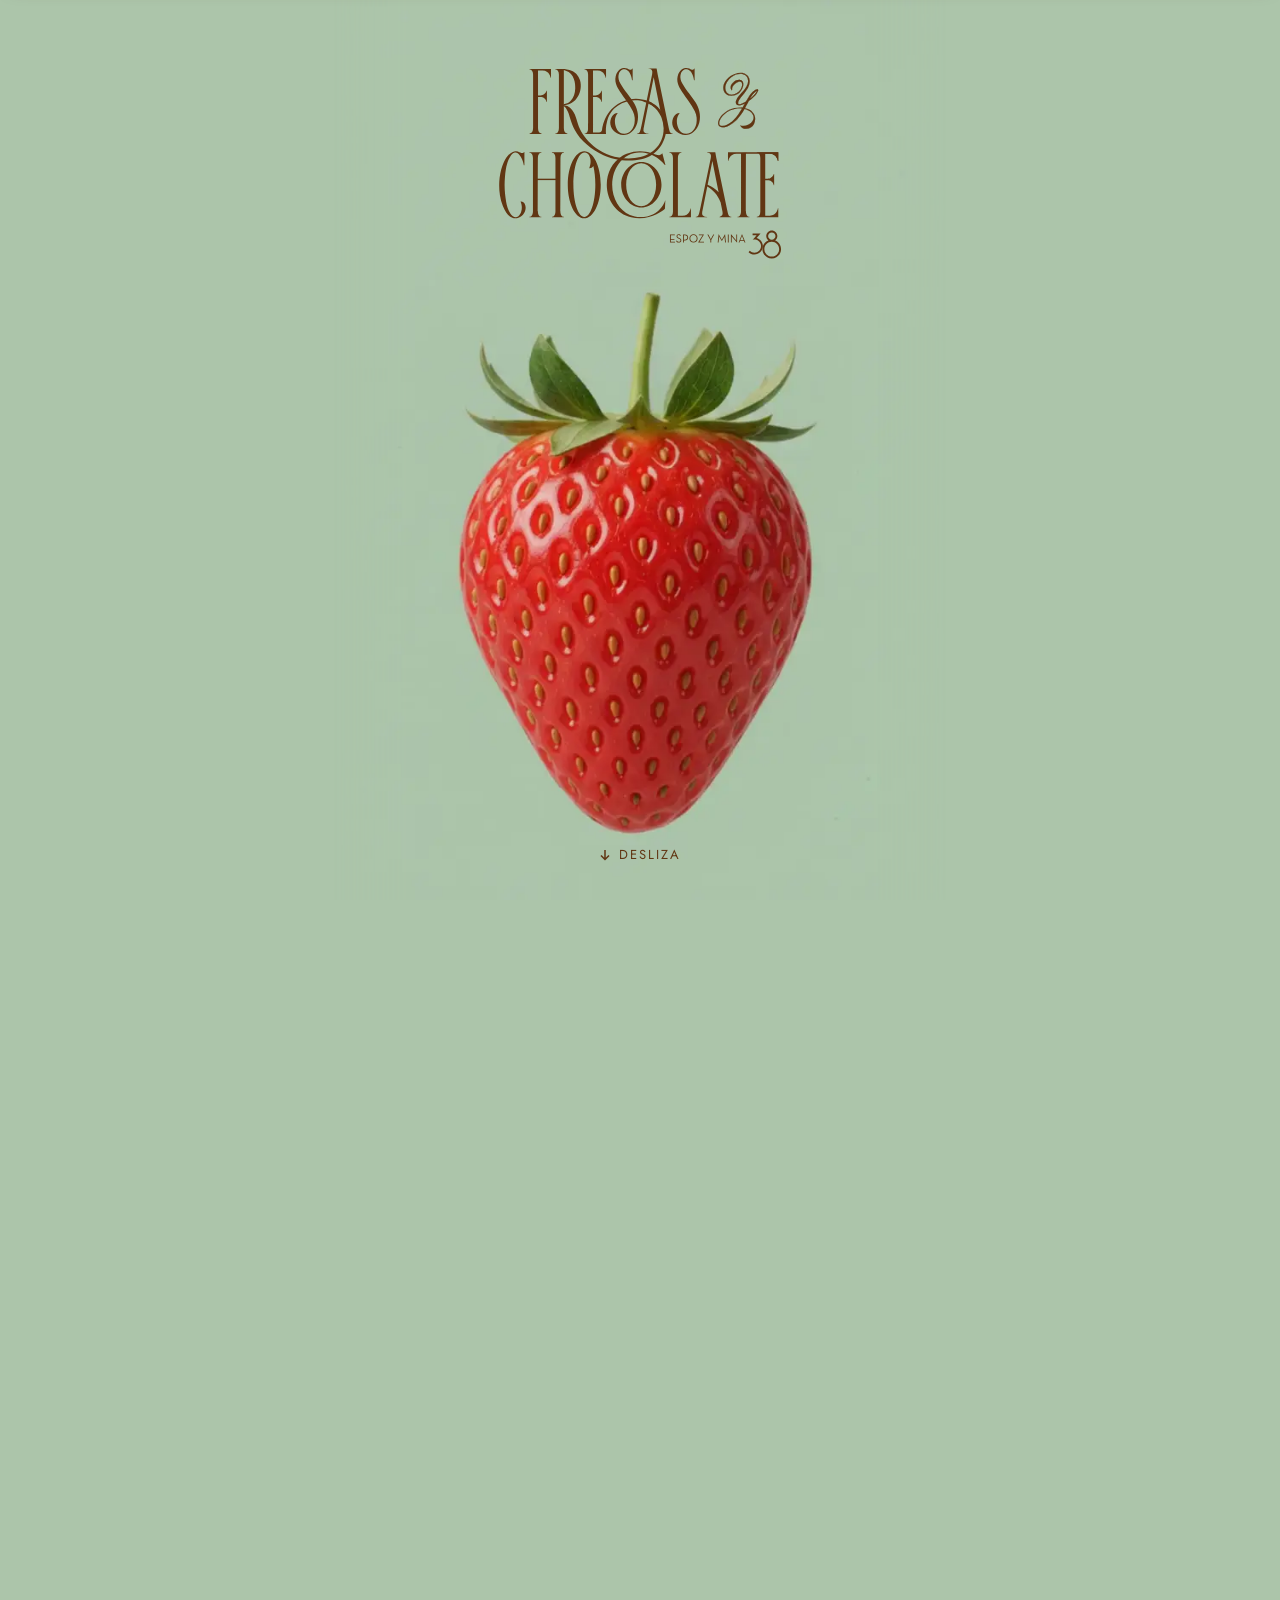
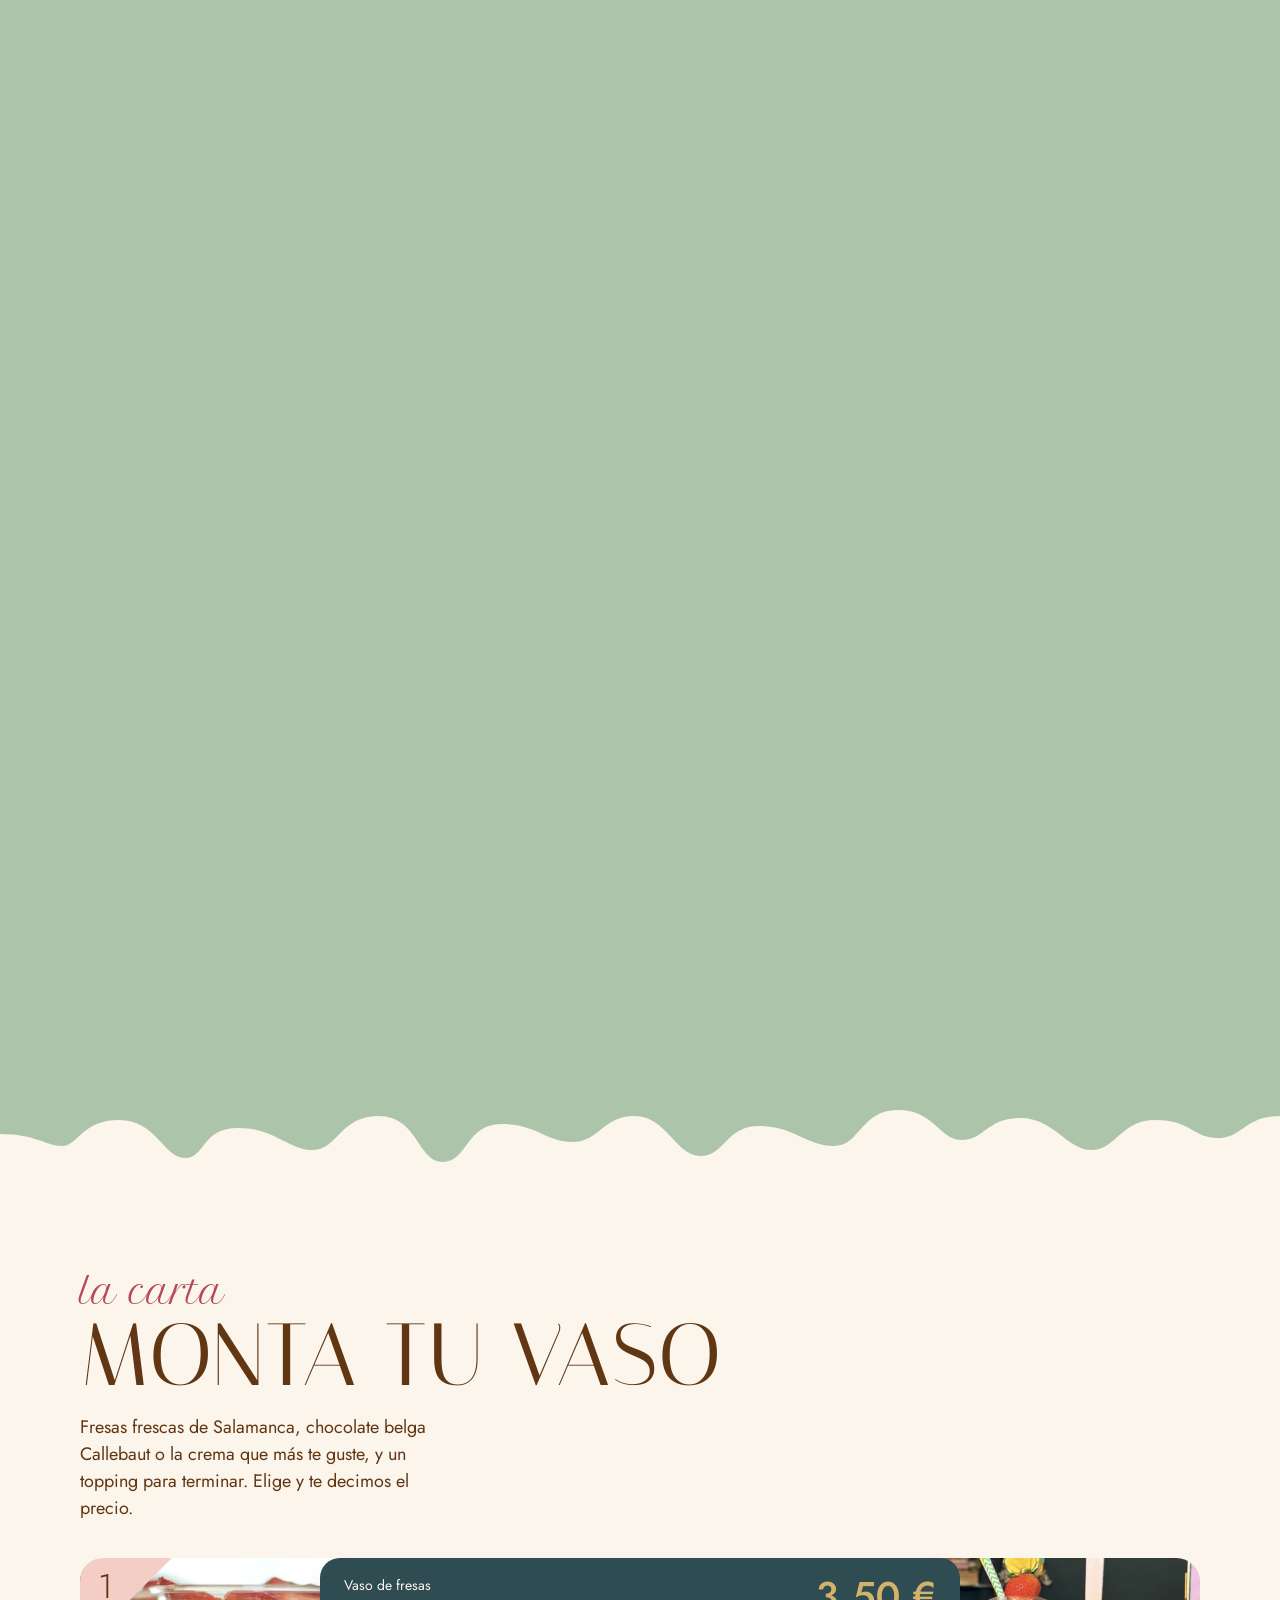
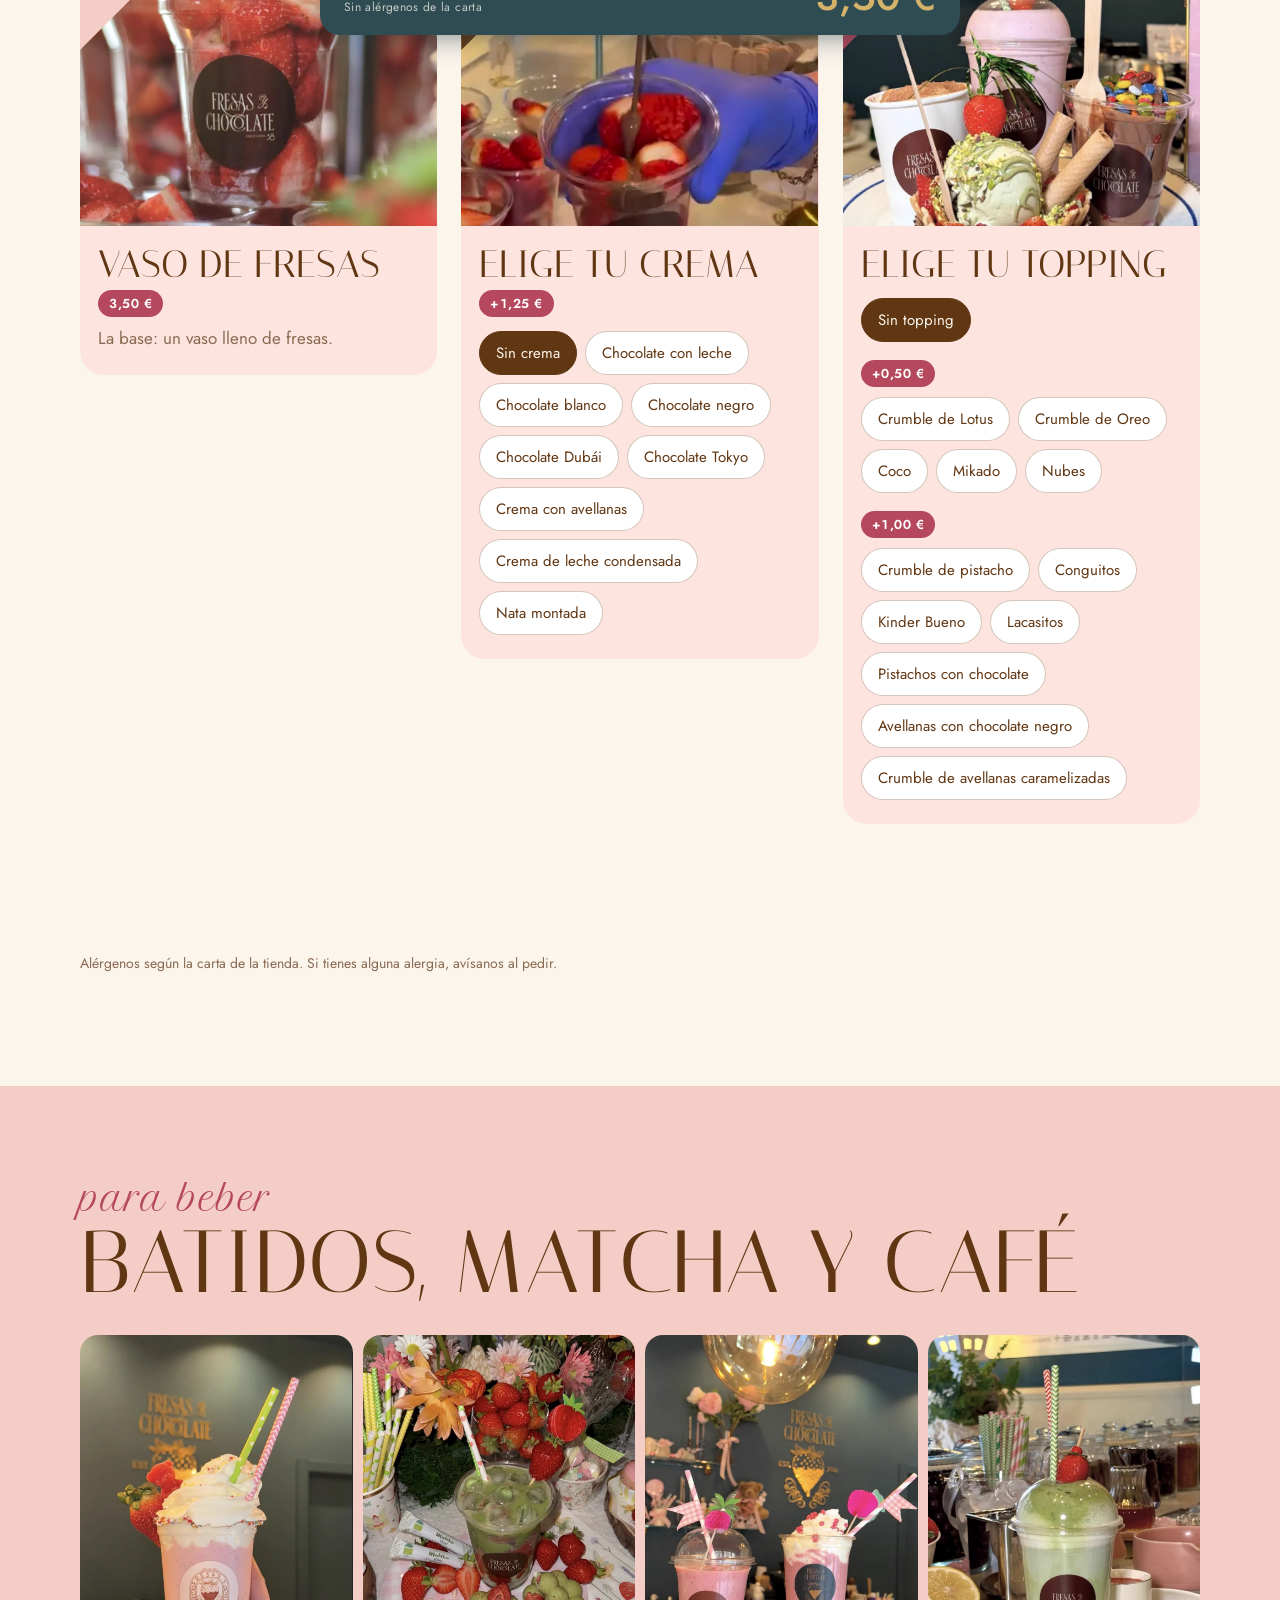
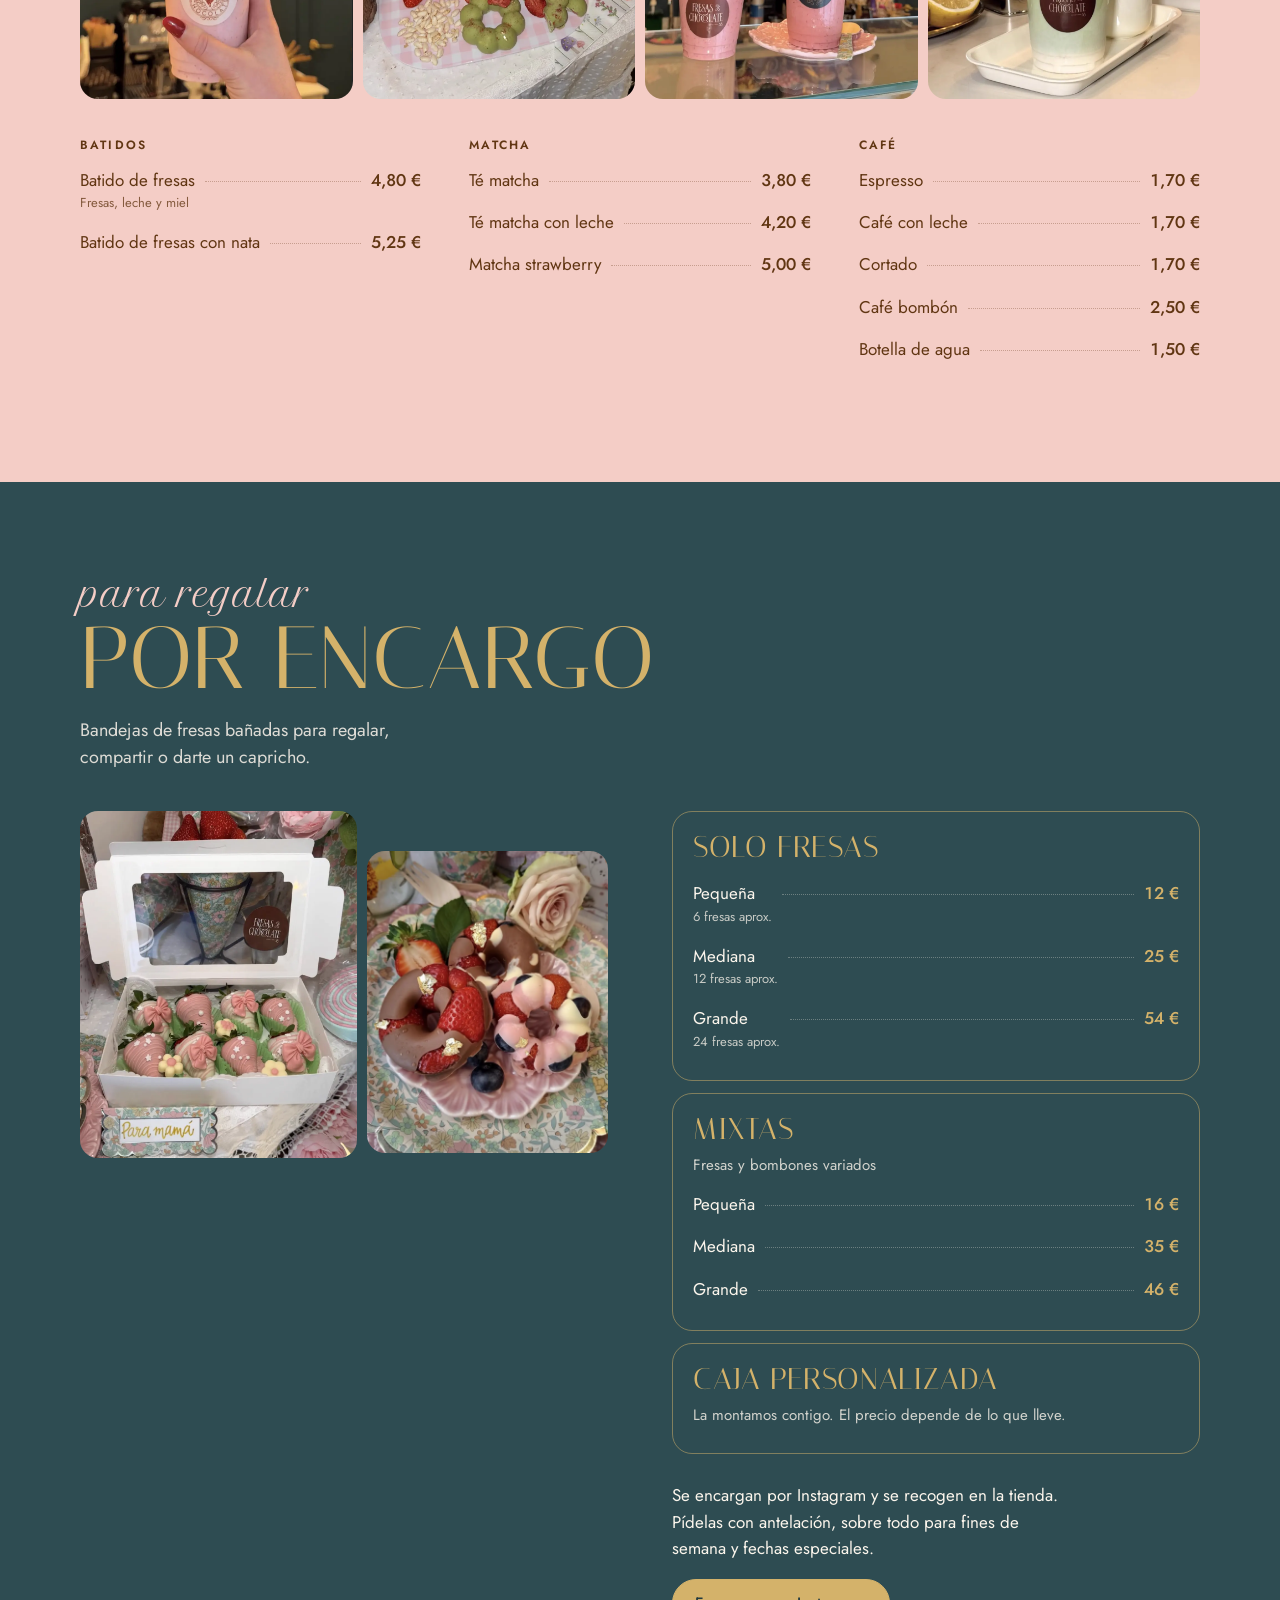
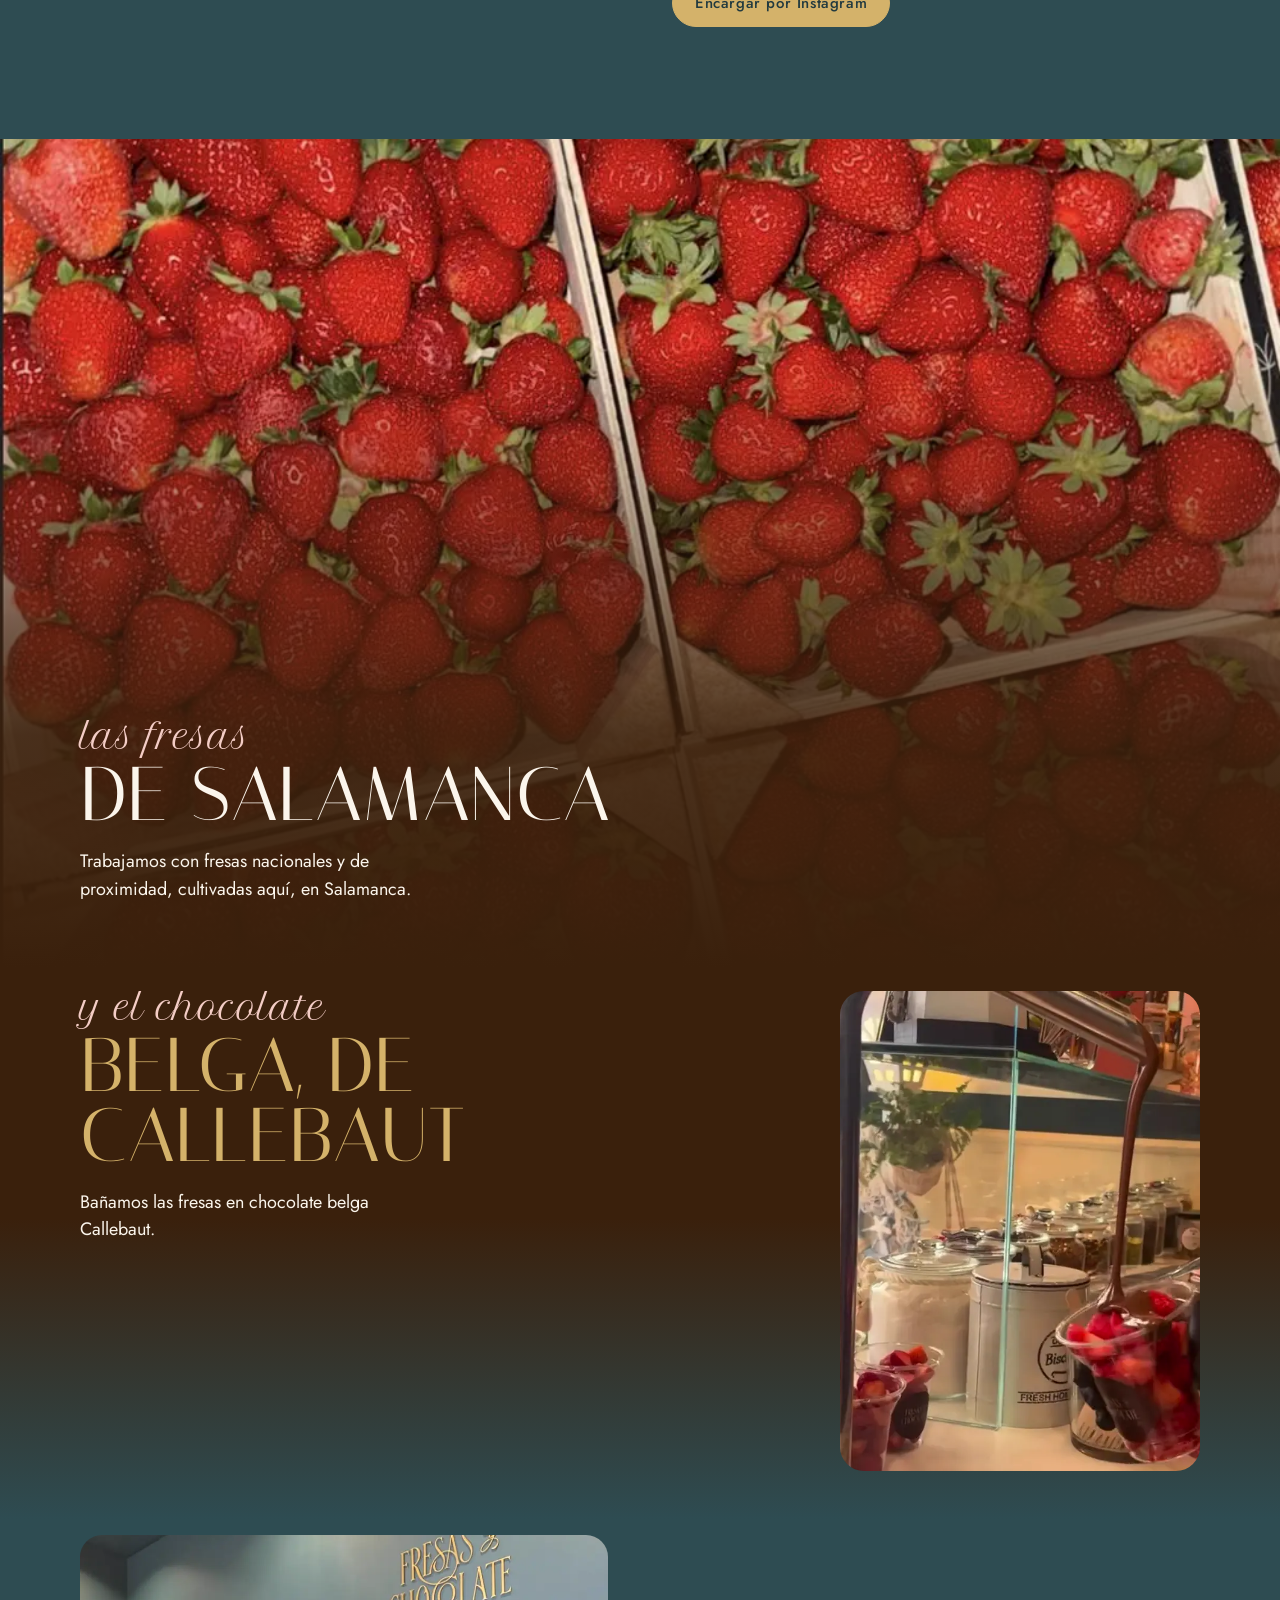
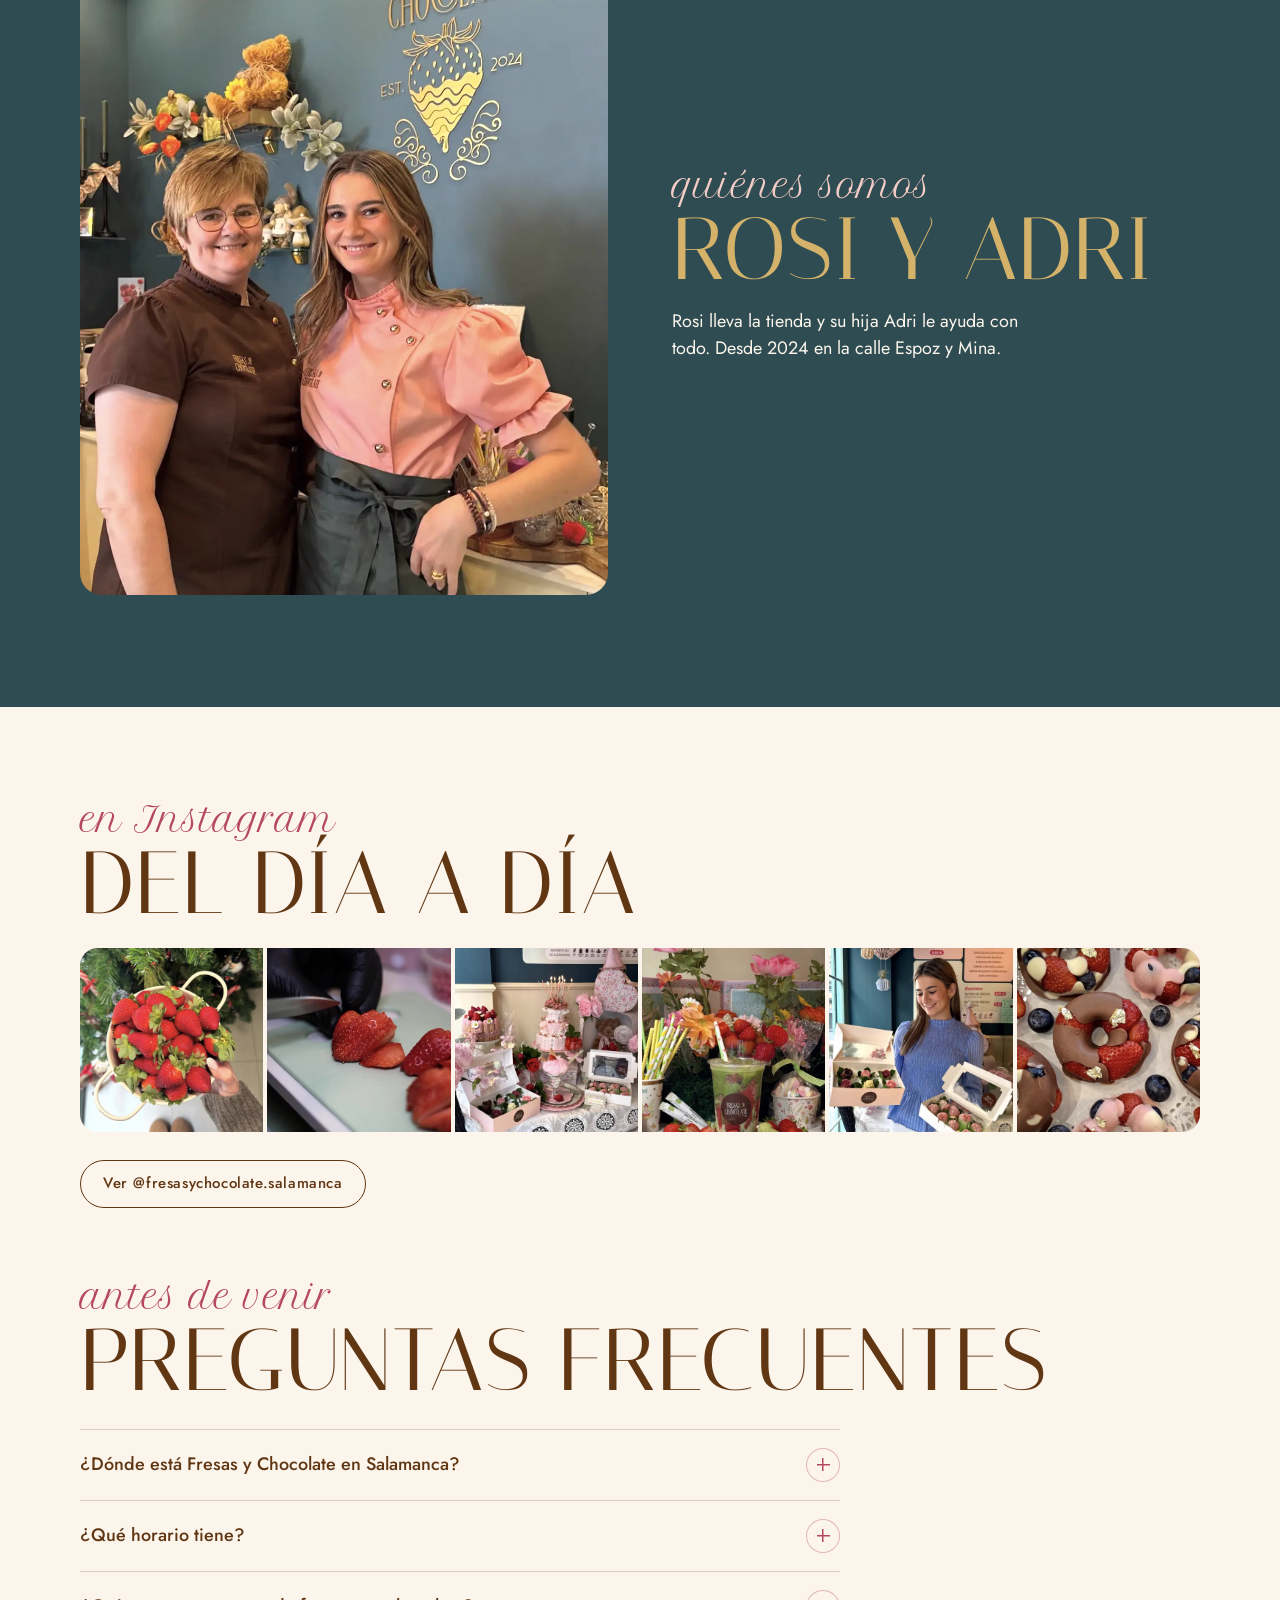
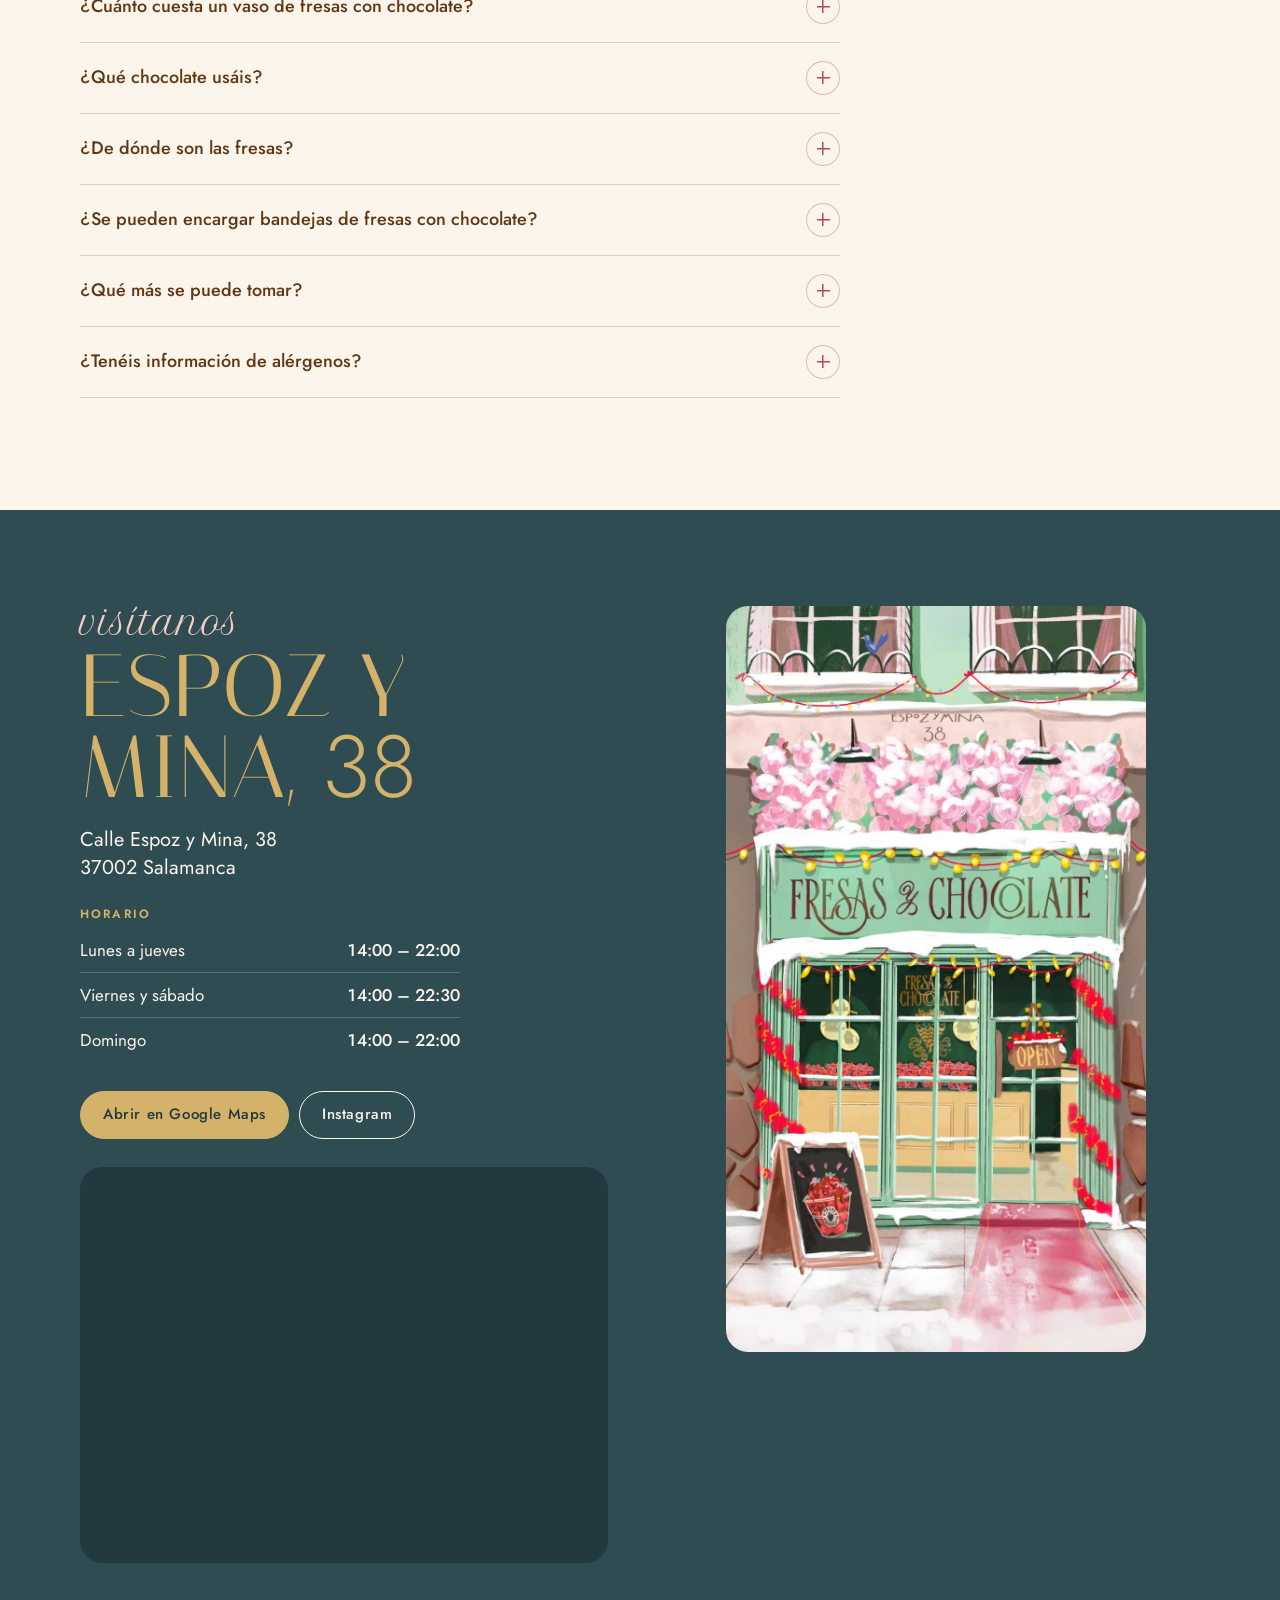
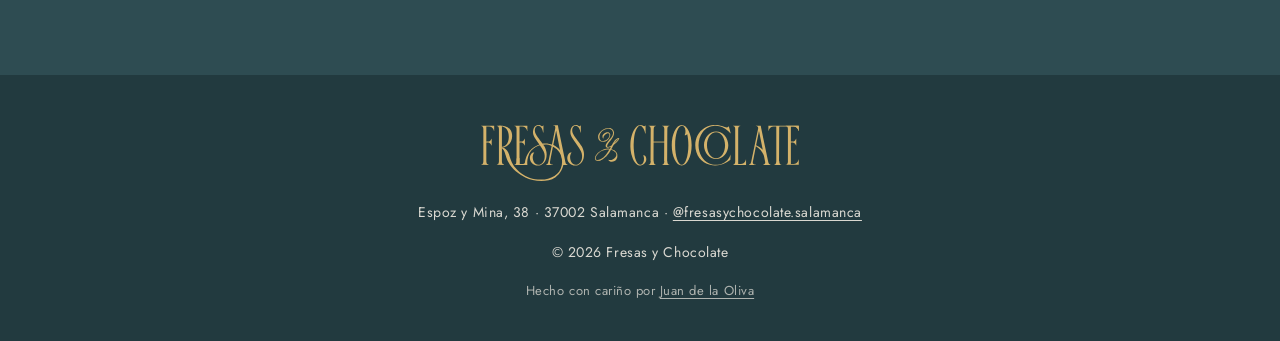
==== commit 15456b9d: "SEO y GEO: datos estructurados, preguntas frecuentes y llms.txt - <head>: título y descripción, canó" ====
--- a/index.html
+++ b/index.html
@@ -1,10 +1,27 @@
 <!doctype html>
-<html lang="es" class="no-js">
+<html lang="es-ES" class="no-js">
 <head>
 <meta charset="utf-8">
 <meta name="viewport" content="width=device-width, initial-scale=1, viewport-fit=cover">
-<title>Fresas y Chocolate · Salamanca</title>
-<meta name="description" content="Vasos de fresas con chocolate, cafés, batidos y tartas de fresas para regalar. Espoz y Mina 38, Salamanca.">
+<title>Fresas con chocolate en Salamanca · Fresas y Chocolate</title>
+<meta name="description" content="Vasos de fresas de Salamanca con chocolate belga Callebaut, batidos, matcha y bandejas por encargo. Calle Espoz y Mina 38, junto a la Plaza Mayor. Abierto todos los días.">
+<link rel="canonical" href="https://fresasychocolate.com/">
+<meta name="robots" content="index, follow, max-image-preview:large">
+<meta property="og:type" content="website">
+<meta property="og:locale" content="es_ES">
+<meta property="og:site_name" content="Fresas y Chocolate">
+<meta property="og:title" content="Fresas con chocolate en Salamanca · Fresas y Chocolate">
+<meta property="og:description" content="Vasos de fresas de Salamanca con chocolate belga Callebaut, batidos, matcha y bandejas por encargo. Calle Espoz y Mina 38, junto a la Plaza Mayor. Abierto todos los días.">
+<meta property="og:url" content="https://fresasychocolate.com/">
+<meta property="og:image" content="https://fresasychocolate.com/assets/og/og.jpg">
+<meta property="og:image:width" content="1200">
+<meta property="og:image:height" content="630">
+<meta property="og:image:alt" content="Logo de Fresas y Chocolate junto a una fresa bañada en chocolate">
+<meta name="twitter:card" content="summary_large_image">
+<meta name="geo.region" content="ES-SA">
+<meta name="geo.placename" content="Salamanca">
+<meta name="geo.position" content="40.9652327;-5.665455">
+<meta name="ICBM" content="40.9652327, -5.665455">
 <meta name="theme-color" content="#abc4a9">
 <link rel="icon" href="assets/icons/favicon.svg" type="image/svg+xml">
 <link rel="icon" href="assets/icons/favicon-32.png" type="image/png" sizes="32x32">
@@ -14,6 +31,7 @@
 <link rel="stylesheet" href="https://fonts.googleapis.com/css2?family=Italiana&family=Jost:wght@300;400;500;600&family=Petit+Formal+Script&display=swap">
 <link rel="preload" as="image" href="assets/hero/frames/0030.webp">
 <link rel="stylesheet" href="css/styles.css">
+<script type="application/ld+json">{"@context":"https://schema.org","@graph":[{"@type":["FoodEstablishment","CafeOrCoffeeShop"],"@id":"https://fresasychocolate.com/#tienda","name":"Fresas y Chocolate","alternateName":"Fresas y Chocolate Salamanca","description":"Tienda de fresas con chocolate en el centro de Salamanca, a pocos pasos de la Plaza Mayor. Vasos de fresas de Salamanca bañadas en chocolate belga Callebaut, con cremas y toppings a elegir; también batidos de fresa, matcha, café y bandejas de fresas bañadas por encargo.","url":"https://fresasychocolate.com/","logo":"https://fresasychocolate.com/assets/og/logo.png","image":["https://fresasychocolate.com/assets/og/og.jpg","https://fresasychocolate.com/assets/img/insta/vaso-fresas.webp","https://fresasychocolate.com/assets/img/insta/rosi-adri.webp"],"address":{"@type":"PostalAddress","streetAddress":"Calle Espoz y Mina, 38","postalCode":"37002","addressLocality":"Salamanca","addressRegion":"Salamanca","addressCountry":"ES"},"geo":{"@type":"GeoCoordinates","latitude":40.9652327,"longitude":-5.665455},"hasMap":"https://www.google.com/maps?cid=1651299389623831988","openingHoursSpecification":[{"@type":"OpeningHoursSpecification","dayOfWeek":["Monday","Tuesday","Wednesday","Thursday"],"opens":"14:00","closes":"22:00"},{"@type":"OpeningHoursSpecification","dayOfWeek":["Friday","Saturday"],"opens":"14:00","closes":"22:30"},{"@type":"OpeningHoursSpecification","dayOfWeek":"Sunday","opens":"14:00","closes":"22:00"}],"priceRange":"€","currenciesAccepted":"EUR","servesCuisine":["Fresas con chocolate","Postres","Batidos","Café"],"hasMenu":{"@id":"https://fresasychocolate.com/#carta"},"areaServed":{"@type":"City","name":"Salamanca"},"foundingDate":"2024","sameAs":["https://www.instagram.com/fresasychocolate.salamanca/"],"potentialAction":{"@type":"OrderAction","target":"https://ig.me/m/fresasychocolate.salamanca","description":"Encargar bandejas de fresas con chocolate por mensaje de Instagram"}},{"@type":"Menu","@id":"https://fresasychocolate.com/#carta","name":"Carta de Fresas y Chocolate","inLanguage":"es","hasMenuSection":[{"@type":"MenuSection","name":"Vaso de fresas","description":"Vaso de fresas frescas de Salamanca. Se completa con una crema y un topping.","hasMenuItem":[{"@type":"MenuItem","name":"Vaso de fresas","offers":{"@type":"Offer","price":"3.50","priceCurrency":"EUR"}}]},{"@type":"MenuSection","name":"Cremas","description":"Chocolate belga Callebaut y otras cremas para bañar las fresas.","hasMenuItem":[{"@type":"MenuItem","name":"Chocolate con leche","offers":{"@type":"Offer","price":"1.25","priceCurrency":"EUR"},"description":"Suplemento sobre el vaso de fresas"},{"@type":"MenuItem","name":"Chocolate blanco","offers":{"@type":"Offer","price":"1.25","priceCurrency":"EUR"},"description":"Suplemento sobre el vaso de fresas"},{"@type":"MenuItem","name":"Chocolate negro","offers":{"@type":"Offer","price":"1.25","priceCurrency":"EUR"},"description":"Suplemento sobre el vaso de fresas"},{"@type":"MenuItem","name":"Chocolate Dubái","offers":{"@type":"Offer","price":"1.25","priceCurrency":"EUR"},"description":"Suplemento sobre el vaso de fresas"},{"@type":"MenuItem","name":"Chocolate Tokyo","offers":{"@type":"Offer","price":"1.25","priceCurrency":"EUR"},"description":"Suplemento sobre el vaso de fresas"},{"@type":"MenuItem","name":"Crema con avellanas","offers":{"@type":"Offer","price":"1.25","priceCurrency":"EUR"},"description":"Suplemento sobre el vaso de fresas"},{"@type":"MenuItem","name":"Crema de leche condensada","offers":{"@type":"Offer","price":"1.25","priceCurrency":"EUR"},"description":"Suplemento sobre el vaso de fresas"},{"@type":"MenuItem","name":"Nata montada","offers":{"@type":"Offer","price":"1.25","priceCurrency":"EUR"},"description":"Suplemento sobre el vaso de fresas"}]},{"@type":"MenuSection","name":"Toppings","hasMenuItem":[{"@type":"MenuItem","name":"Crumble de Lotus","offers":{"@type":"Offer","price":"0.50","priceCurrency":"EUR"},"description":"Suplemento sobre el vaso de fresas"},{"@type":"MenuItem","name":"Crumble de Oreo","offers":{"@type":"Offer","price":"0.50","priceCurrency":"EUR"},"description":"Suplemento sobre el vaso de fresas"},{"@type":"MenuItem","name":"Coco","offers":{"@type":"Offer","price":"0.50","priceCurrency":"EUR"},"description":"Suplemento sobre el vaso de fresas"},{"@type":"MenuItem","name":"Mikado","offers":{"@type":"Offer","price":"0.50","priceCurrency":"EUR"},"description":"Suplemento sobre el vaso de fresas"},{"@type":"MenuItem","name":"Nubes","offers":{"@type":"Offer","price":"0.50","priceCurrency":"EUR"},"description":"Suplemento sobre el vaso de fresas"},{"@type":"MenuItem","name":"Crumble de pistacho","offers":{"@type":"Offer","price":"1.00","priceCurrency":"EUR"},"description":"Suplemento sobre el vaso de fresas"},{"@type":"MenuItem","name":"Conguitos","offers":{"@type":"Offer","price":"1.00","priceCurrency":"EUR"},"description":"Suplemento sobre el vaso de fresas"},{"@type":"MenuItem","name":"Kinder Bueno","offers":{"@type":"Offer","price":"1.00","priceCurrency":"EUR"},"description":"Suplemento sobre el vaso de fresas"},{"@type":"MenuItem","name":"Lacasitos","offers":{"@type":"Offer","price":"1.00","priceCurrency":"EUR"},"description":"Suplemento sobre el vaso de fresas"},{"@type":"MenuItem","name":"Pistachos con chocolate","offers":{"@type":"Offer","price":"1.00","priceCurrency":"EUR"},"description":"Suplemento sobre el vaso de fresas"},{"@type":"MenuItem","name":"Avellanas con chocolate negro","offers":{"@type":"Offer","price":"1.00","priceCurrency":"EUR"},"description":"Suplemento sobre el vaso de fresas"},{"@type":"MenuItem","name":"Crumble de avellanas caramelizadas","offers":{"@type":"Offer","price":"1.00","priceCurrency":"EUR"},"description":"Suplemento sobre el vaso de fresas"}]},{"@type":"MenuSection","name":"Batidos","hasMenuItem":[{"@type":"MenuItem","name":"Batido de fresas","offers":{"@type":"Offer","price":"4.80","priceCurrency":"EUR"},"description":"Fresas, leche y miel"},{"@type":"MenuItem","name":"Batido de fresas con nata","offers":{"@type":"Offer","price":"5.25","priceCurrency":"EUR"}}]},{"@type":"MenuSection","name":"Matcha","hasMenuItem":[{"@type":"MenuItem","name":"Té matcha","offers":{"@type":"Offer","price":"3.80","priceCurrency":"EUR"}},{"@type":"MenuItem","name":"Té matcha con leche","offers":{"@type":"Offer","price":"4.20","priceCurrency":"EUR"}},{"@type":"MenuItem","name":"Matcha strawberry","offers":{"@type":"Offer","price":"5.00","priceCurrency":"EUR"}}]},{"@type":"MenuSection","name":"Café","hasMenuItem":[{"@type":"MenuItem","name":"Espresso","offers":{"@type":"Offer","price":"1.70","priceCurrency":"EUR"}},{"@type":"MenuItem","name":"Café con leche","offers":{"@type":"Offer","price":"1.70","priceCurrency":"EUR"}},{"@type":"MenuItem","name":"Cortado","offers":{"@type":"Offer","price":"1.70","priceCurrency":"EUR"}},{"@type":"MenuItem","name":"Café bombón","offers":{"@type":"Offer","price":"2.50","priceCurrency":"EUR"}},{"@type":"MenuItem","name":"Botella de agua","offers":{"@type":"Offer","price":"1.50","priceCurrency":"EUR"}}]},{"@type":"MenuSection","name":"Bandejas por encargo","description":"Se encargan por mensaje de Instagram y se recogen en la tienda.","hasMenuItem":[{"@type":"MenuItem","name":"Bandeja solo fresas pequeña","offers":{"@type":"Offer","price":"12.00","priceCurrency":"EUR"},"description":"6 fresas aprox."},{"@type":"MenuItem","name":"Bandeja solo fresas mediana","offers":{"@type":"Offer","price":"25.00","priceCurrency":"EUR"},"description":"12 fresas aprox."},{"@type":"MenuItem","name":"Bandeja solo fresas grande","offers":{"@type":"Offer","price":"54.00","priceCurrency":"EUR"},"description":"24 fresas aprox."},{"@type":"MenuItem","name":"Bandeja mixta pequeña","offers":{"@type":"Offer","price":"16.00","priceCurrency":"EUR"},"description":"Fresas y bombones variados"},{"@type":"MenuItem","name":"Bandeja mixta mediana","offers":{"@type":"Offer","price":"35.00","priceCurrency":"EUR"},"description":"Fresas y bombones variados"},{"@type":"MenuItem","name":"Bandeja mixta grande","offers":{"@type":"Offer","price":"46.00","priceCurrency":"EUR"},"description":"Fresas y bombones variados"}]}]},{"@type":"WebSite","@id":"https://fresasychocolate.com/#web","url":"https://fresasychocolate.com/","name":"Fresas y Chocolate","inLanguage":"es-ES","publisher":{"@id":"https://fresasychocolate.com/#tienda"}},{"@type":"WebPage","@id":"https://fresasychocolate.com/#pagina","url":"https://fresasychocolate.com/","name":"Fresas con chocolate en Salamanca · Fresas y Chocolate","isPartOf":{"@id":"https://fresasychocolate.com/#web"},"about":{"@id":"https://fresasychocolate.com/#tienda"},"inLanguage":"es-ES","primaryImageOfPage":"https://fresasychocolate.com/assets/og/og.jpg"},{"@type":"FAQPage","@id":"https://fresasychocolate.com/#preguntas","isPartOf":{"@id":"https://fresasychocolate.com/#web"},"inLanguage":"es-ES","mainEntity":[{"@type":"Question","name":"¿Dónde está Fresas y Chocolate en Salamanca?","acceptedAnswer":{"@type":"Answer","text":"En la calle Espoz y Mina, 38 (37002 Salamanca), en el centro, a pocos pasos de la Plaza Mayor. Ver en Google Maps."}},{"@type":"Question","name":"¿Qué horario tiene?","acceptedAnswer":{"@type":"Answer","text":"Abrimos todos los días por la tarde: de lunes a jueves y el domingo, de 14:00 a 22:00; viernes y sábado, de 14:00 a 22:30."}},{"@type":"Question","name":"¿Cuánto cuesta un vaso de fresas con chocolate?","acceptedAnswer":{"@type":"Answer","text":"El vaso de fresas cuesta 3,50 €. La crema (chocolate con leche, blanco, negro, Dubái, Tokyo, avellanas, leche condensada o nata) suma 1,25 €, así que un vaso de fresas con chocolate sale por 4,75 €. Con topping, entre 5,25 € y 5,75 €."}},{"@type":"Question","name":"¿Qué chocolate usáis?","acceptedAnswer":{"@type":"Answer","text":"Chocolate belga Callebaut. Además del chocolate con leche, blanco y negro, tenemos Chocolate Dubái y Chocolate Tokyo."}},{"@type":"Question","name":"¿De dónde son las fresas?","acceptedAnswer":{"@type":"Answer","text":"Son fresas nacionales y de proximidad, cultivadas en Salamanca."}},{"@type":"Question","name":"¿Se pueden encargar bandejas de fresas con chocolate?","acceptedAnswer":{"@type":"Answer","text":"Sí. Hay bandejas solo de fresas (12 €, 25 € y 54 €), mixtas de fresas y bombones (16 €, 35 € y 46 €) y cajas personalizadas. Se encargan por mensaje de Instagram y se recogen en la tienda; mejor con antelación para fines de semana y fechas especiales."}},{"@type":"Question","name":"¿Qué más se puede tomar?","acceptedAnswer":{"@type":"Answer","text":"Batidos de fresas (con o sin nata), té matcha, matcha strawberry y café: espresso, café con leche, cortado y café bombón."}},{"@type":"Question","name":"¿Tenéis información de alérgenos?","acceptedAnswer":{"@type":"Answer","text":"Sí. En Monta tu vaso cada crema y cada topping muestra sus alérgenos según la carta de la tienda. Si tienes alguna alergia, avísanos al pedir."}}]}]}</script>
 <script>document.documentElement.classList.replace('no-js', 'js');</script>
 </head>
 <body>
@@ -29,6 +47,7 @@
     <li><a href="#bebidas">Para beber</a></li>
     <li><a href="#encargos">Por encargo</a></li>
     <li><a href="#nosotras">Quiénes somos</a></li>
+    <li><a href="#preguntas">Preguntas</a></li>
     <li><a href="#visita">Visítanos</a></li>
   </ul>
   <p class="nav-foot">Espoz y Mina, 38 · 37002 Salamanca<br><a href="https://www.instagram.com/fresasychocolate.salamanca/" target="_blank" rel="noopener">@fresasychocolate.salamanca</a></p>
@@ -38,7 +57,7 @@
   <section class="hero" id="hero" aria-label="Fresas y Chocolate">
     <div class="hero-pin">
       <div class="hero-brand">
-        <h1 class="sr-only">Fresas y Chocolate, Espoz y Mina 38, Salamanca</h1>
+        <h1 class="sr-only">Fresas y Chocolate: fresas con chocolate en Salamanca, calle Espoz y Mina 38</h1>
         <svg class="logo" aria-hidden="true" focusable="false" xmlns="http://www.w3.org/2000/svg" viewBox="75.15 375.17 195.80 133.55"><g fill="currentColor"><path d="M 193.429688 490.386719 L 196.730469 490.386719 L 196.730469 490.894531 L 194.003906 490.894531 L 194.003906 493.4375 L 196.4375 493.4375 L 196.4375 493.941406 L 194.003906 493.941406 L 194.003906 495.292969 L 196.84375 495.292969 L 196.84375 495.804688 L 193.429688 495.804688 Z M 193.429688 490.386719 "/><path d="M 197.5625 494.769531 L 198.039062 494.515625 C 198.292969 494.96875 198.667969 495.359375 199.433594 495.359375 C 200.0625 495.359375 200.558594 495.007812 200.558594 494.433594 C 200.558594 493.882812 200.214844 493.605469 199.539062 493.300781 L 199.105469 493.101562 C 198.332031 492.753906 197.910156 492.378906 197.910156 491.621094 C 197.910156 490.839844 198.527344 490.320312 199.335938 490.320312 C 200.0625 490.320312 200.515625 490.65625 200.804688 491.132812 L 200.34375 491.421875 C 200.136719 491.085938 199.847656 490.832031 199.335938 490.832031 C 198.804688 490.832031 198.476562 491.140625 198.476562 491.605469 C 198.476562 492.082031 198.734375 492.296875 199.335938 492.578125 L 199.769531 492.777344 C 200.667969 493.175781 201.132812 493.621094 201.132812 494.433594 C 201.132812 495.328125 200.421875 495.871094 199.449219 495.871094 C 198.414062 495.871094 197.847656 495.34375 197.5625 494.769531 "/><path d="M 203.5 493.957031 C 204.71875 493.957031 205.171875 493.316406 205.171875 492.425781 C 205.171875 491.53125 204.71875 490.894531 203.5 490.894531 L 202.878906 490.894531 L 202.878906 493.957031 Z M 202.304688 490.386719 L 203.53125 490.386719 C 205.015625 490.386719 205.769531 491.207031 205.769531 492.425781 C 205.769531 493.621094 205.015625 494.457031 203.53125 494.457031 L 202.878906 494.457031 L 202.878906 495.804688 L 202.304688 495.804688 Z M 202.304688 490.386719 "/><path d="M 211.621094 493.09375 C 211.621094 491.804688 210.695312 490.839844 209.429688 490.839844 C 208.171875 490.839844 207.246094 491.804688 207.246094 493.09375 C 207.246094 494.386719 208.171875 495.351562 209.429688 495.351562 C 210.695312 495.351562 211.621094 494.386719 211.621094 493.09375 M 206.648438 493.09375 C 206.648438 491.460938 207.890625 490.320312 209.429688 490.320312 C 210.976562 490.320312 212.21875 491.460938 212.21875 493.09375 C 212.21875 494.730469 210.976562 495.867188 209.429688 495.867188 C 207.890625 495.867188 206.648438 494.730469 206.648438 493.09375 "/><path d="M 212.632812 495.71875 L 215.664062 490.894531 L 213.066406 490.894531 L 213.066406 490.382812 L 216.558594 490.382812 L 216.558594 490.472656 L 213.535156 495.292969 L 216.570312 495.292969 L 216.570312 495.804688 L 212.632812 495.804688 Z M 212.632812 495.71875 "/><path d="M 220.894531 494.105469 L 218.84375 490.386719 L 219.492188 490.386719 L 220.964844 493.078125 C 221.082031 493.285156 221.195312 493.628906 221.195312 493.628906 C 221.195312 493.628906 221.316406 493.292969 221.425781 493.078125 L 222.894531 490.386719 L 223.492188 490.386719 L 221.484375 494.082031 L 221.484375 495.804688 L 220.894531 495.804688 Z M 220.894531 494.105469 "/><path d="M 226.488281 490.320312 L 226.570312 490.320312 L 228.425781 493.453125 C 228.5625 493.675781 228.695312 494.011719 228.695312 494.011719 C 228.695312 494.011719 228.832031 493.675781 228.96875 493.453125 L 230.824219 490.320312 L 230.898438 490.320312 L 231.496094 495.804688 L 230.914062 495.804688 L 230.539062 492.496094 C 230.5 492.164062 230.492188 491.683594 230.492188 491.683594 C 230.492188 491.683594 230.332031 492.148438 230.148438 492.457031 L 228.714844 494.894531 L 228.648438 494.894531 L 227.222656 492.457031 C 227.046875 492.164062 226.871094 491.675781 226.871094 491.675781 C 226.871094 491.675781 226.863281 492.164062 226.824219 492.496094 L 226.449219 495.804688 L 225.890625 495.804688 Z M 226.488281 490.320312 "/><path d="M 232.777344 490.382812 L 233.359375 490.382812 L 233.359375 495.804688 L 232.777344 495.804688 Z M 232.777344 490.382812 "/><path d="M 235.734375 492.035156 C 235.585938 491.851562 235.363281 491.53125 235.363281 491.53125 C 235.363281 491.53125 235.410156 491.914062 235.410156 492.144531 L 235.410156 495.804688 L 234.867188 495.804688 L 234.867188 490.328125 L 234.964844 490.328125 L 238.199219 494.15625 C 238.351562 494.339844 238.574219 494.65625 238.574219 494.65625 C 238.574219 494.65625 238.535156 494.273438 238.535156 494.042969 L 238.535156 490.382812 L 239.066406 490.382812 L 239.066406 495.859375 L 238.972656 495.859375 Z M 235.734375 492.035156 "/><path d="M 243.566406 494.402344 L 242.609375 491.996094 C 242.503906 491.738281 242.402344 491.347656 242.402344 491.347656 C 242.402344 491.347656 242.289062 491.738281 242.183594 491.996094 L 241.226562 494.402344 Z M 242.351562 490.328125 L 242.449219 490.328125 L 244.742188 495.804688 L 244.136719 495.804688 L 243.769531 494.894531 L 241.03125 494.894531 L 240.671875 495.804688 L 240.105469 495.804688 Z M 242.351562 490.328125 "/><path d="M 262.632812 505.445312 C 259.855469 505.445312 257.59375 503.183594 257.59375 500.40625 C 257.59375 497.625 259.855469 495.363281 262.632812 495.363281 C 265.414062 495.363281 267.675781 497.625 267.675781 500.40625 C 267.675781 503.183594 265.414062 505.445312 262.632812 505.445312 M 262.660156 488.996094 C 264.042969 488.996094 265.167969 490.121094 265.167969 491.503906 C 265.167969 492.882812 264.042969 494.007812 262.660156 494.007812 C 261.277344 494.007812 260.15625 492.882812 260.15625 491.503906 C 260.15625 490.121094 261.277344 488.996094 262.660156 488.996094 M 264.929688 494.523438 C 265.847656 493.832031 266.441406 492.734375 266.441406 491.503906 C 266.441406 489.417969 264.746094 487.722656 262.660156 487.722656 C 260.578125 487.722656 258.882812 489.417969 258.882812 491.503906 C 258.882812 492.726562 259.46875 493.816406 260.375 494.507812 C 258.003906 495.417969 256.320312 497.71875 256.320312 500.40625 C 256.320312 503.886719 259.152344 506.71875 262.632812 506.71875 C 266.113281 506.71875 268.949219 503.886719 268.949219 500.40625 C 268.949219 497.730469 267.28125 495.441406 264.929688 494.523438 "/><path d="M 252.363281 492.765625 L 255.011719 489.667969 L 249.597656 489.667969 L 249.597656 490.898438 L 252.339844 490.898438 L 250.917969 492.5625 L 250.582031 492.953125 L 250.003906 493.625 L 249.773438 493.898438 L 249.769531 493.898438 L 249.773438 493.902344 L 249.777344 493.917969 C 249.78125 493.914062 249.78125 493.914062 249.785156 493.914062 C 249.792969 493.914062 249.800781 493.910156 249.8125 493.910156 C 250.132812 493.832031 250.460938 493.792969 250.792969 493.789062 C 250.808594 493.789062 250.828125 493.789062 250.84375 493.789062 C 251.050781 493.789062 251.25 493.804688 251.449219 493.832031 C 253.660156 494.125 255.371094 496.027344 255.371094 498.316406 C 255.371094 500.8125 253.339844 502.84375 250.84375 502.84375 C 249.644531 502.84375 248.511719 502.378906 247.660156 501.535156 L 246.859375 502.472656 C 247.9375 503.503906 249.347656 504.074219 250.84375 504.074219 C 254.019531 504.074219 256.601562 501.492188 256.601562 498.316406 C 256.601562 495.667969 254.800781 493.429688 252.363281 492.765625 "/><path d="M 207.429688 472.683594 C 207.429688 472.683594 206.765625 477.628906 201.921875 477.628906 L 198.835938 477.628906 C 198.820312 476.699219 198.8125 474.835938 198.8125 474.617188 L 198.8125 438.382812 C 198.8125 436.136719 199.679688 434.757812 201.207031 434.757812 L 201.207031 434.480469 L 193.0625 434.480469 L 193.0625 434.757812 C 194.59375 434.757812 195.460938 436.136719 195.460938 438.382812 L 195.460938 474.574219 C 195.460938 474.644531 195.457031 474.761719 195.457031 474.902344 C 195.429688 477.085938 194.570312 478.425781 193.0625 478.425781 L 193.0625 478.703125 L 207.683594 478.703125 L 207.683594 472.683594 Z M 207.429688 472.683594 "/><path d="M 103.613281 438.382812 C 103.613281 436.136719 104.488281 434.757812 106.019531 434.757812 L 106.019531 434.480469 L 97.875 434.480469 L 97.875 434.757812 C 99.402344 434.757812 100.269531 436.136719 100.269531 438.382812 C 100.269531 438.382812 100.269531 474.453125 100.269531 474.597656 C 100.242188 476.78125 99.378906 478.425781 97.875 478.425781 L 97.875 478.703125 L 105.984375 478.703125 L 105.984375 478.425781 C 104.476562 478.425781 103.636719 476.78125 103.609375 474.597656 C 103.609375 474.453125 103.613281 438.382812 103.613281 438.382812 "/><path d="M 245.082031 474.597656 C 245.078125 474.453125 245.082031 435.289062 245.082031 435.289062 C 245.082031 435.148438 245.347656 435.003906 245.839844 434.898438 C 244.582031 434.90625 243.324219 434.914062 242.066406 434.917969 C 241.757812 434.921875 241.453125 434.921875 241.144531 434.921875 C 241.535156 435.019531 241.742188 435.148438 241.742188 435.289062 L 241.742188 474.574219 C 241.742188 474.644531 241.738281 474.453125 241.738281 474.597656 C 241.710938 476.78125 240.847656 478.425781 239.34375 478.425781 L 239.34375 478.703125 L 247.453125 478.703125 L 247.453125 478.425781 C 245.945312 478.425781 245.105469 476.78125 245.082031 474.597656 "/><path d="M 118.992188 438.382812 C 118.992188 436.136719 119.785156 434.757812 121.316406 434.757812 L 121.316406 434.480469 L 113.167969 434.480469 L 113.167969 434.757812 C 114.699219 434.757812 115.566406 436.136719 115.566406 438.382812 C 115.566406 438.382812 115.566406 474.453125 115.566406 474.597656 C 115.539062 476.78125 114.675781 478.425781 113.167969 478.425781 L 113.167969 478.703125 L 121.28125 478.703125 L 121.28125 478.425781 C 119.773438 478.425781 118.933594 476.78125 118.90625 474.597656 C 118.90625 474.453125 118.992188 438.382812 118.992188 438.382812 "/><path d="M 232.867188 434.480469 L 232.867188 440.5 L 233.121094 440.5 C 233.121094 440.5 233.785156 435.550781 238.628906 435.550781 L 261.308594 435.550781 C 266.152344 435.550781 266.816406 440.5 266.816406 440.5 L 267.070312 440.5 L 267.070312 434.480469 Z M 232.867188 434.480469 "/><path d="M 261.308594 435.550781 C 266.152344 435.550781 266.816406 440.496094 266.816406 440.496094 L 267.070312 440.496094 L 267.070312 434.480469 L 252.449219 434.480469 L 252.449219 434.757812 C 253.980469 434.757812 254.847656 436.136719 254.847656 438.382812 L 254.847656 474.546875 C 254.847656 474.617188 254.84375 474.726562 254.84375 474.863281 C 254.816406 477.046875 253.957031 478.386719 252.449219 478.386719 L 252.449219 478.664062 L 267.070312 478.664062 L 267.070312 472.644531 L 266.816406 472.644531 C 266.816406 472.644531 266.152344 477.59375 261.308594 477.59375 L 258.222656 477.59375 C 258.203125 476.664062 258.195312 474.800781 258.195312 474.582031 L 258.195312 453.484375 C 260.136719 453.484375 260.886719 453.457031 261.769531 453.945312 C 263.65625 454.992188 264.007812 456.902344 264.007812 456.902344 L 264.261719 456.902344 L 264.261719 449.304688 L 264.007812 449.304688 C 264.007812 449.304688 263.65625 450.957031 261.769531 452.003906 C 260.886719 452.492188 260.136719 452.464844 258.195312 452.464844 L 258.195312 435.550781 Z M 261.308594 435.550781 "/><path d="M 219.03125 456.5625 L 222.257812 440.398438 L 226.496094 461.609375 C 224.53125 459.597656 221.988281 457.808594 219.03125 456.5625 M 233.730469 477.78125 C 233.152344 477.296875 232.988281 476.933594 231.820312 471.339844 L 224.933594 438.382812 L 224.246094 434.480469 L 218.792969 434.480469 L 218.792969 434.757812 C 220.320312 434.757812 221.792969 435.304688 221.1875 438.382812 L 214.304688 471.339844 C 213.136719 476.933594 212.972656 477.296875 212.390625 477.78125 C 211.769531 478.304688 210.988281 478.421875 210.988281 478.421875 L 210.988281 478.699219 L 218.691406 478.699219 L 218.71875 478.445312 L 217.160156 478.359375 C 215.851562 477.894531 214.957031 477.246094 215.339844 475.179688 L 216.015625 471.664062 L 218.785156 457.800781 C 222.488281 459.90625 225.953125 463.484375 227.894531 468.609375 L 228.503906 471.664062 L 229.179688 475.179688 C 229.5625 477.246094 228.667969 477.894531 227.359375 478.359375 L 227.113281 478.445312 L 227.140625 478.699219 L 235.136719 478.699219 L 235.136719 478.421875 C 235.136719 478.421875 234.355469 478.304688 233.730469 477.78125 "/><path d="M 93.171875 468.105469 C 92.636719 467.875 91.808594 467.902344 91.808594 467.902344 C 94.140625 472.988281 91.492188 478.878906 88.429688 478.617188 C 85.371094 478.359375 82.808594 473.066406 82.023438 468.085938 C 81.238281 463.101562 80.585938 458.042969 81.265625 450.921875 C 81.945312 443.800781 83.046875 440.175781 84.773438 437.488281 C 86.5 434.804688 87.734375 434.734375 88.636719 434.699219 C 89.285156 434.789062 89.949219 435.148438 90.6875 435.921875 C 93.40625 438.792969 94.039062 443.304688 94.039062 443.304688 L 94.457031 443.304688 L 94.457031 434.132812 C 94.410156 434.199219 94.359375 434.261719 94.308594 434.320312 C 93.8125 434.90625 93.105469 435.289062 91.996094 434.90625 C 91.761719 434.777344 91.441406 434.609375 91.054688 434.441406 C 89.25 433.324219 86.523438 433.316406 83.464844 436.472656 C 80.402344 439.628906 77.816406 446.886719 77.394531 454.285156 C 77.148438 458.558594 77.316406 464.824219 79.878906 471.214844 C 82.445312 477.605469 85.738281 479.429688 88.332031 479.429688 C 90.921875 479.429688 94.6875 477.160156 95.210938 473.25 C 95.734375 469.335938 93.542969 468.261719 93.171875 468.105469 "/><path d="M 116.683594 453.429688 L 101.945312 453.429688 L 101.945312 452.460938 L 116.683594 452.460938 Z M 116.683594 453.429688 "/><path d="M 173.890625 471.25 C 167.96875 471.25 163.644531 464.707031 163.644531 456.640625 C 163.644531 448.570312 167.96875 442.027344 173.890625 442.027344 C 179.816406 442.027344 184.007812 448.570312 184.007812 456.640625 C 184.007812 464.707031 179.816406 471.25 173.890625 471.25 M 173.964844 441.101562 C 166.570312 441.101562 160.269531 448.042969 160.269531 456.601562 C 160.269531 465.164062 166.570312 472.101562 173.964844 472.101562 C 181.363281 472.101562 187.664062 465.164062 187.664062 456.601562 C 187.664062 448.042969 181.363281 441.101562 173.964844 441.101562 "/><path d="M 173.234375 478.558594 C 170.652344 478.558594 168.304688 477.832031 166.191406 477.109375 C 159.179688 474.21875 154.132812 466.128906 154.132812 456.605469 C 154.132812 451.113281 155.8125 446.097656 158.578125 442.28125 C 162.441406 437.011719 167.59375 434.871094 172.359375 434.691406 C 172.449219 434.691406 172.628906 434.679688 172.628906 434.679688 C 176.898438 434.574219 180.824219 436.078125 183.195312 437.351562 C 187.273438 439.546875 189.992188 443.164062 189.992188 443.164062 L 190.347656 443.164062 L 188.234375 435.238281 C 188.234375 435.238281 187.234375 436.546875 186.042969 436.546875 C 184.851562 436.546875 182.609375 435.636719 180.496094 434.953125 C 176.6875 433.722656 170.535156 432.84375 163.980469 435.550781 C 162.882812 435.988281 161.832031 436.511719 160.839844 437.121094 C 160.820312 437.132812 160.800781 437.144531 160.78125 437.15625 C 160.730469 437.183594 160.679688 437.21875 160.628906 437.25 C 160.597656 437.269531 160.5625 437.289062 160.527344 437.3125 C 160.484375 437.34375 160.4375 437.371094 160.394531 437.398438 C 154.316406 441.335938 150.460938 448.386719 150.460938 456.535156 C 150.460938 467.335938 157.242188 476.375 166.992188 478.664062 C 178.425781 481.800781 188.648438 474.402344 190 472.90625 L 190.300781 466.875 C 190.300781 466.875 187.128906 478.558594 173.234375 478.558594 "/><path d="M 135.222656 478.566406 C 131.101562 478.566406 127.757812 468.671875 127.757812 456.484375 C 127.757812 444.296875 131.101562 434.6875 135.222656 434.6875 C 135.769531 434.6875 136.796875 434.804688 137.925781 435.933594 C 139.515625 437.960938 140.132812 441.78125 138.53125 445.289062 C 138.53125 445.289062 139.46875 445.414062 140.0625 445.089844 C 140.242188 444.992188 140.847656 444.660156 141.339844 443.863281 C 142.1875 447.441406 142.6875 451.789062 142.6875 456.484375 C 142.6875 468.671875 139.347656 478.566406 135.222656 478.566406 M 135.152344 433.773438 C 128.964844 433.773438 123.949219 443.996094 123.949219 456.601562 C 123.949219 469.210938 128.964844 479.429688 135.152344 479.429688 C 141.339844 479.429688 146.359375 469.210938 146.359375 456.601562 C 146.359375 443.996094 141.339844 433.773438 135.152344 433.773438 "/><path d="M 97.972656 377.894531 L 97.972656 378.171875 C 99.496094 378.171875 100.363281 379.550781 100.363281 381.796875 L 100.363281 417.980469 C 100.363281 420.226562 99.496094 421.730469 97.972656 421.730469 L 97.972656 422.0625 L 106.097656 422.109375 L 106.097656 421.777344 C 104.570312 421.777344 103.707031 420.269531 103.707031 418.023438 L 103.707031 378.964844 L 106.808594 378.964844 C 111.644531 378.964844 112.304688 383.914062 112.304688 383.914062 L 112.558594 383.914062 L 112.558594 377.894531 Z M 97.972656 377.894531 "/><path d="M 109.5 392.691406 C 109.5 392.691406 109.152344 394.339844 107.269531 395.386719 C 106.355469 395.890625 105.589844 395.84375 103.484375 395.84375 C 103.5 396.03125 103.480469 396.105469 103.46875 396.179688 L 102.890625 396.203125 C 102.816406 396.570312 103.515625 396.492188 103.484375 396.863281 C 105.589844 396.863281 106.355469 396.816406 107.269531 397.320312 C 109.152344 398.367188 109.5 400.269531 109.5 400.269531 L 109.757812 400.269531 L 109.757812 392.691406 Z M 109.5 392.691406 "/><path d="M 135.371094 377.898438 L 135.371094 378.175781 C 136.898438 378.175781 137.765625 379.550781 137.765625 381.792969 L 137.765625 417.898438 C 137.765625 418.308594 137.734375 420.339844 137.675781 420.695312 C 138.832031 420.589844 139.992188 421.578125 141.148438 421.457031 C 141.121094 421.203125 141.105469 418.222656 141.105469 417.945312 L 141.105469 378.96875 L 144.210938 378.96875 C 149.046875 378.96875 149.707031 383.902344 149.707031 383.902344 L 149.960938 383.902344 L 149.960938 377.898438 Z M 135.371094 377.898438 "/><path d="M 146.902344 392.691406 C 146.902344 392.691406 146.554688 394.339844 144.667969 395.386719 C 143.757812 395.890625 142.988281 395.84375 140.886719 395.84375 C 140.902344 396.03125 140.878906 396.105469 140.867188 396.179688 L 140.292969 396.203125 C 140.21875 396.570312 140.914062 396.492188 140.886719 396.863281 C 142.988281 396.863281 143.757812 396.816406 144.667969 397.320312 C 146.554688 398.367188 146.902344 400.269531 146.902344 400.269531 L 147.15625 400.269531 L 147.15625 392.691406 Z M 146.902344 392.691406 "/><path d="M 121.265625 418.023438 L 121.265625 378.304688 C 121.265625 378.304688 121.816406 378.367188 121.316406 378.304688 C 120.933594 378.261719 120.582031 378.121094 120.308594 377.894531 L 115.53125 377.894531 L 115.53125 378.171875 C 117.054688 378.171875 117.921875 379.550781 117.921875 381.796875 L 117.921875 417.980469 C 117.921875 420.226562 117.054688 421.734375 115.53125 421.734375 L 115.53125 422.0625 L 123.65625 422.109375 L 123.65625 421.777344 C 122.128906 421.777344 121.265625 420.269531 121.265625 418.023438 "/><path d="M 121.011719 401.691406 C 121.011719 401.691406 123.484375 401.894531 125.792969 399.621094 C 128.101562 397.347656 128.878906 394.363281 129.015625 391.125 C 129.152344 387.886719 128.59375 380.796875 122.5625 378.996094 C 116.53125 377.199219 120.128906 380.523438 120.128906 380.523438 C 120.128906 380.523438 116.292969 377.894531 117.992188 377.894531 L 120.308594 377.894531 C 121.890625 377.894531 130.101562 378.011719 132.273438 385.613281 C 134.445312 393.210938 129.726562 402.472656 121.113281 402.539062 Z M 121.011719 401.691406 "/><path d="M 210.1875 377.410156 L 210.1875 385.539062 L 209.78125 385.539062 C 209.78125 385.539062 209.101562 380.589844 206.929688 379.097656 C 204.761719 377.601562 203.199219 377.949219 201.910156 379.167969 C 200.621094 380.382812 199.636719 383.59375 201.742188 387.589844 C 203.84375 391.585938 209.269531 397.976562 211 400.859375 C 212.730469 403.746094 214.867188 408.851562 213.34375 414.515625 C 211.816406 420.175781 207.507812 423.097656 203.574219 422.816406 C 199.636719 422.539062 195.601562 419.621094 195.058594 415.660156 C 194.515625 411.699219 196.550781 407.703125 200.042969 407.738281 C 200.042969 407.738281 197.90625 410.242188 198.109375 413.855469 C 198.3125 417.46875 200.074219 421.945312 204.417969 421.945312 C 208.617188 421.945312 210.835938 417.820312 211.375 415.140625 C 211.882812 412.605469 211.753906 409.632812 210.324219 406.664062 C 207.777344 401.382812 203.84375 396.96875 202.214844 394.226562 C 200.585938 391.480469 197.566406 387.796875 198.621094 382.933594 C 199.671875 378.070312 202.929688 377.167969 204.488281 377.167969 C 206.046875 377.167969 207.335938 377.929688 207.914062 378.242188 C 208.492188 378.554688 209.269531 378.660156 210.1875 377.410156 "/><path d="M 168.066406 377.410156 L 168.066406 385.539062 L 167.660156 385.539062 C 167.660156 385.539062 166.980469 380.589844 164.808594 379.097656 C 162.640625 377.601562 161.078125 377.949219 159.789062 379.167969 C 158.5 380.382812 157.515625 383.59375 159.621094 387.589844 C 161.722656 391.585938 167.152344 397.976562 168.878906 400.859375 C 170.609375 403.746094 172.746094 408.851562 171.222656 414.515625 C 169.695312 420.175781 165.386719 423.097656 161.453125 422.816406 C 157.515625 422.539062 153.480469 419.621094 152.9375 415.660156 C 152.394531 411.699219 154.429688 407.703125 157.921875 407.738281 C 157.921875 407.738281 155.785156 410.242188 155.988281 413.855469 C 156.191406 417.46875 157.953125 421.945312 162.296875 421.945312 C 166.496094 421.945312 168.714844 417.820312 169.253906 415.140625 C 169.761719 412.605469 169.632812 409.632812 168.203125 406.664062 C 165.65625 401.382812 161.722656 396.96875 160.09375 394.226562 C 158.464844 391.480469 155.445312 387.796875 156.5 382.933594 C 157.550781 378.070312 160.808594 377.167969 162.367188 377.167969 C 163.925781 377.167969 165.21875 377.929688 165.792969 378.242188 C 166.371094 378.554688 167.152344 378.660156 168.066406 377.410156 "/><path d="M 193.816406 421.183594 C 193.242188 420.695312 193.074219 420.324219 191.910156 414.6875 L 185.042969 381.457031 L 184.351562 377.519531 L 178.914062 377.519531 L 178.914062 377.800781 C 180.441406 377.800781 181.90625 378.351562 181.304688 381.457031 L 174.4375 414.6875 C 173.269531 420.324219 173.105469 420.695312 172.527344 421.183594 C 171.90625 421.710938 171.128906 421.828125 171.128906 421.828125 L 171.128906 422.109375 L 178.8125 422.109375 L 178.839844 421.851562 L 177.285156 421.761719 C 175.976562 421.296875 175.085938 420.640625 175.464844 418.554688 L 176.140625 415.011719 L 182.371094 383.492188 L 187.566406 409.757812 C 187.695312 409.886719 187.820312 410.023438 187.9375 410.164062 L 188.894531 415.011719 L 189.535156 418.367188 C 189.460938 418.507812 189.386719 418.648438 189.304688 418.78125 C 189.363281 419.183594 189.367188 419.53125 189.328125 419.832031 C 189.566406 420.273438 189.699219 420.765625 189.730469 421.269531 C 189.746094 421.546875 189.726562 421.832031 189.675781 422.109375 L 195.21875 422.109375 L 195.21875 421.828125 C 195.21875 421.828125 194.441406 421.710938 193.816406 421.183594 "/><path d="M 189.941406 411.386719 C 186.902344 402.296875 178.980469 399.746094 178.980469 399.746094 L 178 400.257812 L 178.648438 401.042969 C 184.863281 404.300781 189.121094 410.863281 189.121094 418.445312 C 189.121094 423.964844 186.863281 428.941406 183.242188 432.5 C 179.925781 435.824219 174.609375 437.953125 169.492188 438.453125 C 148.792969 440.484375 136.285156 427.246094 132.371094 419.019531 C 129.542969 413.078125 130.070312 410 127.015625 405.953125 C 123.964844 401.902344 120.726562 402.578125 120.726562 402.578125 L 119.742188 402.683594 C 122.320312 403.007812 123.125 405.234375 124.035156 406.976562 C 124.945312 408.71875 126.019531 414.207031 128.625 419.261719 C 132.570312 426.914062 140.308594 432.757812 148.210938 436.539062 C 155.574219 440.0625 171.414062 442.664062 181.328125 436.179688 C 189.105469 431.089844 192.972656 420.457031 189.941406 411.386719 "/><path d="M 239.539062 409.171875 L 239.535156 409.175781 C 237.921875 411.476562 236.066406 413.335938 234.238281 414.664062 C 232.257812 416.105469 229.6875 417.175781 227.726562 416.300781 C 227.222656 416.074219 226.976562 415.480469 226.925781 414.878906 C 226.871094 414.277344 227.003906 413.632812 227.226562 413.027344 C 227.449219 412.414062 227.761719 411.824219 228.125 411.265625 C 228.488281 410.707031 228.902344 410.175781 229.347656 409.671875 C 229.792969 409.167969 230.277344 408.699219 230.789062 408.265625 C 231.8125 407.394531 232.960938 406.664062 234.183594 406.101562 C 235.40625 405.53125 236.703125 405.128906 238.03125 404.882812 C 239.359375 404.640625 240.71875 404.558594 242.058594 404.667969 C 242.1875 404.679688 242.320312 404.695312 242.449219 404.710938 C 241.460938 406.363281 240.632812 407.648438 239.539062 409.171875 M 248.511719 396.875 C 250.027344 394.375 251.976562 392.792969 252.632812 392.59375 C 252.570312 392.828125 252.324219 393.339844 251.683594 394.183594 L 251.675781 394.191406 C 250.910156 395.28125 249.523438 396.664062 247.851562 398.019531 C 248.070312 397.609375 248.289062 397.222656 248.511719 396.875 M 246.589844 400.476562 L 246.605469 400.457031 C 246.722656 400.183594 246.871094 399.898438 247.027344 399.605469 C 249.214844 397.972656 251.226562 396.082031 252.289062 394.660156 C 253.050781 393.625 253.421875 392.886719 253.421875 392.410156 C 253.421875 391.984375 253.148438 391.722656 252.714844 391.722656 C 251.53125 391.722656 248.847656 393.789062 247.289062 396.34375 C 246.539062 397.527344 245.816406 398.742188 245.082031 400.046875 C 244.585938 400.375 242.152344 401.917969 240.691406 401.917969 C 240.058594 401.917969 239.886719 401.613281 239.804688 401.347656 C 239.761719 401.199219 239.742188 401.039062 239.742188 400.835938 C 239.742188 399.292969 241.523438 397.183594 243.246094 395.144531 C 245.527344 392.425781 247.648438 389.667969 247.621094 386.003906 C 247.613281 384.75 246.773438 381.332031 242.621094 380.558594 C 242.15625 380.46875 241.722656 380.457031 241.332031 380.457031 C 236.726562 380.457031 231.785156 383.878906 230.082031 388.246094 L 230.074219 388.265625 C 229.808594 389.113281 229.671875 389.921875 229.671875 390.675781 C 229.671875 393.917969 231.894531 396.09375 235.203125 396.09375 L 235.464844 396.09375 C 237.972656 396.011719 240.253906 394.726562 241.726562 392.574219 C 242.757812 391.109375 243.300781 389.640625 243.300781 388.324219 L 243.300781 388.207031 C 243.140625 385.566406 241.285156 385.28125 240.496094 385.28125 C 239.273438 385.28125 237.835938 385.871094 236.648438 386.855469 C 235.378906 387.902344 234.652344 389.195312 234.652344 390.40625 C 234.652344 391.023438 234.847656 391.628906 235.214844 392.160156 L 235.371094 392.386719 L 235.710938 392.085938 C 235.710938 392.085938 235.59375 391.9375 235.636719 391.28125 C 235.710938 390.1875 236.382812 389.148438 237.476562 388.140625 C 238.601562 387.105469 239.894531 386.449219 240.84375 386.460938 C 243.082031 386.484375 242.945312 389.75 241.230469 392.222656 C 239.886719 394.15625 237.726562 395.265625 235.449219 395.34375 L 235.222656 395.34375 C 233.902344 395.34375 232.820312 394.867188 232.089844 393.972656 C 231.429688 393.160156 231.0625 392.003906 231.0625 390.714844 C 231.0625 390.109375 231.136719 389.5 231.285156 388.910156 C 231.824219 386.835938 233.160156 384.898438 235.050781 383.445312 C 236.945312 381.988281 239.183594 381.1875 241.351562 381.1875 C 241.792969 381.1875 242.175781 381.210938 242.527344 381.261719 C 245.640625 381.84375 246.554688 384.007812 246.554688 386.0625 C 246.554688 389.078125 243.996094 392.117188 242.074219 394.15625 L 241.992188 394.246094 C 240.957031 395.347656 238.210938 398.265625 238.210938 400.582031 C 238.210938 401.230469 238.414062 401.765625 238.804688 402.179688 L 238.839844 402.210938 C 239.25 402.539062 239.789062 402.707031 240.4375 402.707031 C 241.699219 402.707031 243.132812 402.0625 244.328125 401.382812 C 244.238281 401.542969 244.148438 401.699219 244.0625 401.855469 C 243.859375 402.21875 243.152344 403.472656 242.765625 404.160156 C 242.757812 404.160156 242.753906 404.160156 242.753906 404.160156 L 242.761719 404.164062 C 242.761719 404.167969 242.757812 404.171875 242.757812 404.171875 C 242.542969 404.144531 242.324219 404.121094 242.109375 404.101562 C 239.308594 403.871094 236.484375 404.417969 233.933594 405.554688 C 232.65625 406.132812 231.457031 406.878906 230.378906 407.777344 C 229.839844 408.226562 229.332031 408.714844 228.859375 409.234375 C 228.386719 409.75 227.941406 410.296875 227.546875 410.882812 C 227.148438 411.46875 226.796875 412.09375 226.535156 412.765625 C 226.277344 413.441406 226.101562 414.171875 226.152344 414.945312 C 226.179688 415.328125 226.273438 415.722656 226.464844 416.085938 C 226.652344 416.445312 226.9375 416.769531 227.28125 416.996094 C 227.378906 417.058594 227.476562 417.113281 227.578125 417.160156 C 228.660156 417.753906 230.636719 417.957031 234.195312 415.925781 C 235.695312 415.132812 237.035156 414.125 238.242188 412.984375 C 238.585938 412.664062 238.945312 412.308594 239.277344 411.941406 C 241.097656 409.984375 242.585938 407.753906 243.835938 405.601562 C 243.835938 405.601562 243.957031 405.375 244.144531 405.03125 C 244.269531 405.066406 244.394531 405.101562 244.519531 405.144531 C 244.683594 405.199219 244.839844 405.253906 245 405.308594 C 245.320312 405.421875 245.636719 405.546875 245.945312 405.679688 C 246.5625 405.949219 247.160156 406.253906 247.71875 406.621094 C 247.996094 406.808594 248.261719 407.003906 248.511719 407.21875 C 248.539062 407.242188 248.5625 407.265625 248.585938 407.285156 C 248.796875 407.480469 248.988281 407.683594 249.164062 407.898438 L 249.167969 407.902344 C 249.515625 408.328125 249.796875 408.800781 249.992188 409.316406 C 251.179688 412.46875 248.640625 414.886719 246.136719 416 C 243.632812 417.113281 241.273438 416.230469 241.273438 416.230469 C 242.207031 418.777344 245.597656 419.1875 248.253906 417.734375 C 250.230469 416.652344 251.265625 414.328125 251.308594 412 C 251.34375 411.496094 251.308594 410.460938 250.886719 409.324219 C 250.886719 409.320312 250.882812 409.308594 250.878906 409.304688 C 250.863281 409.261719 250.847656 409.21875 250.832031 409.175781 C 250.824219 409.152344 250.8125 409.128906 250.804688 409.109375 C 250.476562 408.3125 249.957031 407.480469 249.136719 406.753906 C 249.09375 406.714844 249.050781 406.675781 249.007812 406.640625 C 248.730469 406.398438 248.429688 406.191406 248.125 406 C 247.683594 405.714844 247.210938 405.484375 246.730469 405.289062 C 245.921875 404.941406 245.109375 404.6875 244.429688 404.511719 C 244.96875 403.523438 245.703125 402.171875 245.878906 401.832031 C 246.125 401.359375 246.359375 400.914062 246.589844 400.476562 "/><path d="M 252.542969 392.6875 C 251.796875 393.007812 249.980469 394.5625 248.558594 396.902344 L 248.558594 396.90625 C 248.398438 397.152344 248.230469 397.4375 248.039062 397.792969 C 249.613281 396.496094 250.914062 395.179688 251.628906 394.160156 L 251.636719 394.148438 C 252.242188 393.355469 252.460938 392.898438 252.542969 392.6875 M 247.667969 398.242188 L 247.800781 397.992188 C 248.054688 397.515625 248.265625 397.152344 248.460938 396.84375 C 249.972656 394.359375 251.9375 392.742188 252.617188 392.539062 L 252.714844 392.507812 L 252.6875 392.605469 C 252.648438 392.765625 252.46875 393.246094 251.730469 394.21875 L 251.722656 394.226562 C 250.96875 395.300781 249.566406 396.699219 247.886719 398.0625 Z M 240.871094 404.679688 C 239.941406 404.679688 238.996094 404.765625 238.039062 404.941406 C 236.699219 405.1875 235.410156 405.59375 234.207031 406.152344 C 232.972656 406.722656 231.835938 407.445312 230.824219 408.304688 C 230.3125 408.742188 229.828125 409.214844 229.390625 409.707031 C 228.921875 410.242188 228.511719 410.777344 228.171875 411.296875 C 227.785156 411.894531 227.484375 412.484375 227.277344 413.042969 C 227.035156 413.714844 226.933594 414.332031 226.984375 414.875 C 227.011719 415.195312 227.140625 415.976562 227.75 416.246094 C 228.535156 416.597656 230.738281 417.140625 234.207031 414.617188 C 236.132812 413.214844 237.960938 411.324219 239.488281 409.140625 L 239.492188 409.140625 C 240.535156 407.683594 241.34375 406.449219 242.355469 404.753906 C 242.246094 404.742188 242.148438 404.734375 242.054688 404.726562 C 241.664062 404.695312 241.269531 404.679688 240.871094 404.679688 M 229.296875 416.671875 C 228.71875 416.671875 228.1875 416.566406 227.703125 416.351562 C 227.238281 416.140625 226.933594 415.609375 226.871094 414.882812 C 226.820312 414.324219 226.921875 413.691406 227.171875 413.003906 C 227.378906 412.4375 227.683594 411.839844 228.078125 411.234375 C 228.421875 410.707031 228.832031 410.167969 229.304688 409.632812 C 229.746094 409.132812 230.234375 408.660156 230.75 408.21875 C 231.769531 407.355469 232.917969 406.621094 234.160156 406.046875 C 235.371094 405.488281 236.667969 405.078125 238.019531 404.828125 C 239.394531 404.578125 240.753906 404.503906 242.0625 404.613281 C 242.183594 404.621094 242.3125 404.636719 242.453125 404.652344 L 242.542969 404.660156 L 242.496094 404.738281 C 241.460938 406.472656 240.644531 407.726562 239.582031 409.207031 C 238.046875 411.398438 236.210938 413.300781 234.273438 414.710938 C 233.179688 415.503906 232.042969 416.09375 230.992188 416.40625 C 230.390625 416.585938 229.824219 416.671875 229.296875 416.671875 M 241.371094 416.324219 C 241.730469 417.207031 242.414062 417.859375 243.363281 418.214844 C 244.785156 418.75 246.648438 418.546875 248.226562 417.683594 C 250.046875 416.6875 251.207031 414.511719 251.25 412 C 251.273438 411.695312 251.304688 410.613281 250.835938 409.34375 L 250.828125 409.324219 C 250.8125 409.28125 250.796875 409.238281 250.777344 409.199219 L 250.75 409.128906 C 250.382812 408.222656 249.824219 407.4375 249.097656 406.796875 C 249.054688 406.757812 249.011719 406.71875 248.96875 406.683594 C 248.722656 406.472656 248.4375 406.261719 248.09375 406.046875 C 247.6875 405.785156 247.234375 405.554688 246.710938 405.34375 C 246.011719 405.042969 245.242188 404.78125 244.414062 404.566406 L 244.34375 404.546875 L 244.378906 404.484375 C 244.945312 403.445312 245.65625 402.140625 245.828125 401.808594 C 246.074219 401.332031 246.308594 400.886719 246.542969 400.453125 L 246.550781 400.429688 C 246.675781 400.148438 246.835938 399.84375 246.976562 399.578125 L 246.980469 399.566406 L 246.992188 399.5625 C 249.171875 397.933594 251.183594 396.042969 252.242188 394.625 C 252.996094 393.601562 253.363281 392.875 253.363281 392.410156 C 253.363281 392.015625 253.121094 391.78125 252.714844 391.78125 C 251.546875 391.78125 248.890625 393.828125 247.339844 396.375 C 246.589844 397.558594 245.867188 398.769531 245.132812 400.078125 L 245.125 400.089844 L 245.113281 400.097656 C 244.632812 400.410156 242.171875 401.976562 240.6875 401.976562 C 240.011719 401.976562 239.832031 401.625 239.75 401.363281 C 239.707031 401.210938 239.683594 401.046875 239.683594 400.835938 C 239.683594 399.273438 241.472656 397.152344 243.203125 395.105469 C 245.605469 392.242188 247.589844 389.582031 247.566406 386.003906 C 247.554688 384.457031 246.503906 381.339844 242.613281 380.613281 C 242.140625 380.523438 241.699219 380.511719 241.332031 380.511719 C 236.75 380.511719 231.828125 383.921875 230.136719 388.269531 L 230.128906 388.285156 C 229.863281 389.125 229.726562 389.929688 229.726562 390.679688 C 229.726562 393.882812 231.929688 396.035156 235.203125 396.035156 L 235.464844 396.035156 C 237.953125 395.957031 240.21875 394.683594 241.679688 392.539062 C 242.703125 391.085938 243.246094 389.628906 243.246094 388.324219 L 243.246094 388.207031 C 243.085938 385.617188 241.269531 385.339844 240.496094 385.339844 C 239.285156 385.339844 237.863281 385.921875 236.683594 386.898438 C 235.429688 387.9375 234.710938 389.214844 234.710938 390.40625 C 234.710938 391.011719 234.898438 391.609375 235.261719 392.128906 L 235.378906 392.300781 L 235.640625 392.070312 C 235.601562 391.984375 235.546875 391.765625 235.582031 391.277344 C 235.652344 390.222656 236.257812 389.183594 237.4375 388.097656 C 238.585938 387.042969 239.890625 386.390625 240.847656 386.402344 C 241.519531 386.410156 242.027344 386.707031 242.3125 387.265625 C 242.914062 388.425781 242.476562 390.527344 241.277344 392.253906 C 239.964844 394.148438 237.789062 395.324219 235.453125 395.398438 L 235.222656 395.398438 C 233.886719 395.398438 232.789062 394.917969 232.046875 394.007812 C 231.375 393.183594 231.007812 392.015625 231.007812 390.71875 C 231.007812 390.105469 231.082031 389.492188 231.230469 388.894531 C 231.773438 386.8125 233.117188 384.859375 235.019531 383.398438 C 236.921875 381.9375 239.171875 381.128906 241.351562 381.128906 C 241.792969 381.128906 242.179688 381.15625 242.535156 381.203125 C 246.082031 381.867188 246.613281 384.53125 246.613281 386.0625 C 246.613281 389.078125 244.046875 392.148438 242.117188 394.195312 L 242.03125 394.285156 C 241.003906 395.378906 238.269531 398.289062 238.269531 400.582031 C 238.269531 401.214844 238.464844 401.738281 238.847656 402.140625 L 238.875 402.167969 C 239.277344 402.488281 239.800781 402.652344 240.4375 402.652344 C 241.476562 402.652344 242.738281 402.21875 244.300781 401.332031 L 244.480469 401.230469 L 244.015625 402.054688 C 243.742188 402.542969 243.15625 403.585938 242.816406 404.191406 L 242.796875 404.222656 L 242.789062 404.234375 L 242.75 404.230469 C 242.53125 404.199219 242.3125 404.175781 242.101562 404.15625 C 239.398438 403.9375 236.582031 404.4375 233.957031 405.609375 C 232.667969 406.191406 231.476562 406.933594 230.414062 407.820312 C 229.886719 408.261719 229.375 408.75 228.902344 409.273438 C 228.394531 409.828125 227.96875 410.363281 227.59375 410.914062 C 227.15625 411.558594 226.828125 412.171875 226.589844 412.789062 C 226.289062 413.570312 226.164062 414.273438 226.210938 414.941406 C 226.242188 415.351562 226.34375 415.726562 226.515625 416.058594 C 226.699219 416.417969 226.984375 416.730469 227.3125 416.945312 C 227.402344 417.007812 227.5 417.058594 227.605469 417.109375 C 229.457031 418.128906 232.199219 417 234.167969 415.878906 C 235.574219 415.132812 236.929688 414.148438 238.203125 412.945312 C 238.589844 412.585938 238.933594 412.234375 239.234375 411.902344 C 240.800781 410.222656 242.289062 408.152344 243.785156 405.574219 L 244.117188 404.964844 L 244.160156 404.976562 C 244.28125 405.011719 244.410156 405.046875 244.539062 405.089844 C 244.679688 405.136719 244.832031 405.1875 245.019531 405.253906 C 245.375 405.382812 245.683594 405.503906 245.964844 405.625 C 246.652344 405.925781 247.234375 406.234375 247.75 406.574219 C 248.042969 406.769531 248.3125 406.972656 248.550781 407.175781 C 248.566406 407.191406 248.582031 407.203125 248.59375 407.21875 L 248.625 407.242188 C 248.835938 407.4375 249.03125 407.644531 249.210938 407.863281 C 249.574219 408.3125 249.855469 408.792969 250.046875 409.296875 C 251.246094 412.472656 248.703125 414.921875 246.160156 416.054688 C 243.976562 417.023438 241.878906 416.480469 241.371094 416.324219 M 245.082031 418.621094 C 244.457031 418.621094 243.859375 418.523438 243.324219 418.324219 C 242.304688 417.9375 241.578125 417.222656 241.222656 416.25 L 241.179688 416.136719 L 241.292969 416.179688 C 241.320312 416.1875 243.660156 417.039062 246.113281 415.949219 C 248.609375 414.839844 251.109375 412.441406 249.9375 409.335938 C 249.753906 408.84375 249.476562 408.375 249.121094 407.9375 C 248.945312 407.722656 248.753906 407.515625 248.546875 407.328125 L 248.519531 407.300781 C 248.503906 407.289062 248.488281 407.277344 248.476562 407.261719 C 248.242188 407.0625 247.976562 406.863281 247.6875 406.671875 C 247.179688 406.335938 246.601562 406.027344 245.921875 405.730469 C 245.640625 405.609375 245.335938 405.488281 244.980469 405.363281 C 244.796875 405.296875 244.644531 405.246094 244.503906 405.199219 C 244.390625 405.160156 244.277344 405.128906 244.175781 405.097656 L 243.886719 405.628906 C 242.382812 408.214844 240.890625 410.292969 239.320312 411.980469 C 239.019531 412.316406 238.667969 412.667969 238.28125 413.027344 C 237 414.238281 235.636719 415.230469 234.222656 415.976562 C 232.226562 417.113281 229.449219 418.253906 227.550781 417.210938 C 227.445312 417.160156 227.34375 417.105469 227.25 417.042969 C 226.90625 416.816406 226.609375 416.488281 226.414062 416.109375 C 226.234375 415.765625 226.128906 415.375 226.097656 414.949219 C 226.050781 414.265625 226.179688 413.542969 226.484375 412.746094 C 226.726562 412.121094 227.058594 411.5 227.5 410.851562 C 227.875 410.296875 228.308594 409.753906 228.820312 409.195312 C 229.296875 408.671875 229.808594 408.179688 230.34375 407.734375 C 231.414062 406.839844 232.613281 406.089844 233.910156 405.503906 C 236.554688 404.328125 239.390625 403.820312 242.113281 404.042969 C 242.269531 404.058594 242.429688 404.074219 242.59375 404.09375 L 242.574219 404.078125 L 242.734375 404.101562 C 243.078125 403.492188 243.648438 402.480469 243.917969 402 L 244.179688 401.53125 C 242.683594 402.363281 241.457031 402.765625 240.4375 402.765625 C 239.773438 402.765625 239.226562 402.59375 238.800781 402.253906 L 238.765625 402.222656 C 238.359375 401.796875 238.15625 401.242188 238.15625 400.582031 C 238.15625 398.242188 240.910156 395.3125 241.949219 394.207031 L 242.03125 394.117188 C 246.035156 389.871094 246.5 387.484375 246.5 386.0625 C 246.5 384.566406 245.980469 381.964844 242.515625 381.316406 C 242.171875 381.269531 241.789062 381.246094 241.351562 381.246094 C 239.195312 381.246094 236.972656 382.042969 235.085938 383.488281 C 233.207031 384.933594 231.875 386.863281 231.339844 388.921875 C 231.195312 389.511719 231.121094 390.113281 231.121094 390.71875 C 231.121094 391.988281 231.480469 393.132812 232.136719 393.9375 C 232.855469 394.820312 233.921875 395.285156 235.222656 395.285156 L 235.449219 395.285156 C 237.746094 395.210938 239.890625 394.050781 241.183594 392.191406 C 242.363281 390.492188 242.792969 388.445312 242.210938 387.316406 C 241.945312 386.800781 241.472656 386.523438 240.84375 386.519531 C 240.839844 386.519531 240.832031 386.519531 240.824219 386.519531 C 239.898438 386.519531 238.632812 387.152344 237.515625 388.183594 C 236.359375 389.246094 235.761719 390.261719 235.695312 391.285156 C 235.652344 391.894531 235.753906 392.050781 235.757812 392.050781 L 235.785156 392.09375 L 235.75 392.128906 L 235.359375 392.472656 L 235.167969 392.195312 C 234.792969 391.652344 234.59375 391.035156 234.59375 390.40625 C 234.59375 389.179688 235.328125 387.871094 236.609375 386.808594 C 237.808594 385.816406 239.261719 385.226562 240.496094 385.226562 C 241.300781 385.226562 243.191406 385.515625 243.359375 388.203125 L 243.359375 388.324219 C 243.359375 389.652344 242.8125 391.132812 241.773438 392.605469 C 240.289062 394.777344 237.992188 396.070312 235.46875 396.148438 L 235.203125 396.148438 C 231.859375 396.148438 229.613281 393.949219 229.613281 390.679688 C 229.613281 389.917969 229.75 389.101562 230.019531 388.25 L 230.027344 388.226562 C 231.738281 383.835938 236.703125 380.398438 241.332031 380.398438 C 241.707031 380.398438 242.152344 380.414062 242.632812 380.5 C 246.597656 381.238281 247.667969 384.425781 247.679688 386.003906 C 247.707031 389.617188 245.707031 392.296875 243.289062 395.179688 C 241.574219 397.210938 239.796875 399.3125 239.796875 400.835938 C 239.796875 401.035156 239.816406 401.1875 239.859375 401.328125 C 239.9375 401.59375 240.101562 401.863281 240.6875 401.863281 C 242.128906 401.863281 244.539062 400.335938 245.039062 400.007812 C 245.773438 398.703125 246.492188 397.496094 247.242188 396.316406 C 247.96875 395.121094 248.988281 393.953125 250.109375 393.03125 C 251.144531 392.175781 252.117188 391.664062 252.714844 391.664062 C 253.179688 391.664062 253.476562 391.957031 253.476562 392.410156 C 253.476562 392.902344 253.105469 393.648438 252.335938 394.691406 C 251.273438 396.117188 249.253906 398.011719 247.070312 399.644531 C 246.933594 399.902344 246.777344 400.203125 246.65625 400.476562 L 246.640625 400.507812 C 246.410156 400.941406 246.175781 401.386719 245.929688 401.859375 C 245.761719 402.1875 245.074219 403.449219 244.515625 404.472656 C 245.320312 404.6875 246.074219 404.945312 246.753906 405.238281 C 247.28125 405.453125 247.742188 405.6875 248.15625 405.953125 C 248.503906 406.167969 248.792969 406.378906 249.042969 406.597656 C 249.089844 406.632812 249.132812 406.671875 249.171875 406.710938 C 249.914062 407.363281 250.480469 408.164062 250.855469 409.085938 L 250.882812 409.15625 C 250.902344 409.199219 250.917969 409.242188 250.933594 409.285156 L 250.941406 409.304688 C 251.417969 410.59375 251.386719 411.699219 251.363281 412.003906 C 251.320312 414.554688 250.136719 416.769531 248.28125 417.78125 C 247.269531 418.335938 246.140625 418.621094 245.082031 418.621094 "/><path d="M 182.234375 402.488281 C 182.429688 402.324219 182.09375 402.21875 182.320312 402.085938 C 180.984375 401.183594 180.054688 400.332031 178.476562 399.699219 C 173.628906 397.746094 167.738281 397.308594 161.460938 399.902344 C 150.589844 404.390625 147.917969 414.234375 147.265625 419.238281 C 147.132812 420.265625 146.257812 421.039062 145.21875 421.039062 L 141.105469 421.039062 L 141.105469 414.398438 C 139.988281 414.558594 138.871094 414.742188 137.761719 414.964844 L 137.761719 418.214844 C 137.761719 420.457031 136.898438 421.832031 135.371094 421.832031 L 135.371094 422.105469 L 149.960938 422.105469 C 149.953125 422.082031 149.949219 422.058594 149.941406 422.035156 C 149.792969 420.082031 149.640625 417.285156 150.726562 413.285156 C 153.984375 401.273438 165.429688 398.832031 171.6875 399.1875 C 174.285156 399.335938 178.046875 401.027344 179.960938 402.09375 C 180.851562 402.59375 181.871094 403.230469 183.433594 404.5625 C 183.433594 404.5625 181.609375 402.238281 182.234375 402.488281 "/></g></svg>
       </div>
       <div class="hero-stage">
@@ -50,7 +69,7 @@
         <p class="lema">El amor es el sustituto del chocolate</p>
         <div class="actions">
           <a class="btn primary" href="#carta">Ver la carta</a>
-          <a class="btn" href="https://maps.app.goo.gl/JiWYEt8AWk3Wj6eS6" target="_blank" rel="noopener">Cómo llegar</a>
+          <a class="btn" href="#visita">Cómo llegar</a>
         </div>
       </div>
     </div>
@@ -62,7 +81,7 @@
     <div class="wrap">
       <p class="kicker">la carta</p>
       <h2 class="display" id="vaso-t">Monta tu vaso</h2>
-      <p class="lead">Fresas frescas, la crema que más te guste y un topping para terminar. Elige y te decimos el precio.</p>
+      <p class="lead">Fresas frescas de Salamanca, chocolate belga Callebaut o la crema que más te guste, y un topping para terminar. Elige y te decimos el precio.</p>
 
       <form class="builder" id="builder" aria-describedby="builder-total">
         <div class="paso p1">
@@ -128,22 +147,7 @@
         </div>
       </form>
 
-      <details class="alergenos">
-        <summary>Qué significa cada número de alérgeno</summary>
-        <ol>
-          <li><b>1</b> Gluten</li>
-          <li><b>2</b> Leche / lactosa</li>
-          <li><b>3</b> Huevo</li>
-          <li><b>4</b> Sésamo</li>
-          <li><b>5</b> Soja</li>
-          <li><b>6</b> Pistachos</li>
-          <li><b>7</b> Frutos de cáscara / cacahuetes</li>
-          <li><b>8</b> Avellanas</li>
-          <li><b>9</b> Mantequilla</li>
-          <li><b>10</b> Coco</li>
-        </ol>
-        <p>Según la carta de la tienda. Si tienes alguna alergia, avísanos al pedir.</p>
-      </details>
+      <p class="alergenos">Alérgenos según la carta de la tienda. Si tienes alguna alergia, avísanos al pedir.</p>
     </div>
   </section>
 
@@ -234,7 +238,7 @@
     <div class="origen-text">
       <p class="kicker">las fresas</p>
       <h2 class="display" id="origen-t">De Salamanca</h2>
-      <p>Trabajamos con fresas nacionales y de proximidad, cultivadas en Salamanca por <a href="https://www.instagram.com/fresgallimazo/" target="_blank" rel="noopener">Fresgallimazo</a>.</p>
+      <p>Trabajamos con fresas nacionales y de proximidad, cultivadas aquí, en Salamanca.</p>
     </div>
   </section>
 
@@ -276,6 +280,47 @@
     </div>
   </section>
 
+  <section class="block faq" id="preguntas" aria-labelledby="faq-t">
+    <div class="wrap">
+      <p class="kicker">antes de venir</p>
+      <h2 class="display" id="faq-t">Preguntas frecuentes</h2>
+      <div class="faq-list">
+        <details class="faq-item">
+          <summary>¿Dónde está Fresas y Chocolate en Salamanca?</summary>
+          <p>En la calle Espoz y Mina, 38 (37002 Salamanca), en el centro, a pocos pasos de la Plaza Mayor. <a href="https://maps.app.goo.gl/JiWYEt8AWk3Wj6eS6" target="_blank" rel="noopener">Ver en Google Maps</a>.</p>
+        </details>
+        <details class="faq-item">
+          <summary>¿Qué horario tiene?</summary>
+          <p>Abrimos todos los días por la tarde: de lunes a jueves y el domingo, de 14:00 a 22:00; viernes y sábado, de 14:00 a 22:30.</p>
+        </details>
+        <details class="faq-item">
+          <summary>¿Cuánto cuesta un vaso de fresas con chocolate?</summary>
+          <p>El vaso de fresas cuesta 3,50 €. La crema (chocolate con leche, blanco, negro, Dubái, Tokyo, avellanas, leche condensada o nata) suma 1,25 €, así que un vaso de fresas con chocolate sale por 4,75 €. Con topping, entre 5,25 € y 5,75 €.</p>
+        </details>
+        <details class="faq-item">
+          <summary>¿Qué chocolate usáis?</summary>
+          <p>Chocolate belga Callebaut. Además del chocolate con leche, blanco y negro, tenemos Chocolate Dubái y Chocolate Tokyo.</p>
+        </details>
+        <details class="faq-item">
+          <summary>¿De dónde son las fresas?</summary>
+          <p>Son fresas nacionales y de proximidad, cultivadas en Salamanca.</p>
+        </details>
+        <details class="faq-item">
+          <summary>¿Se pueden encargar bandejas de fresas con chocolate?</summary>
+          <p>Sí. Hay bandejas solo de fresas (12 €, 25 € y 54 €), mixtas de fresas y bombones (16 €, 35 € y 46 €) y cajas personalizadas. Se encargan por <a href="https://ig.me/m/fresasychocolate.salamanca" target="_blank" rel="noopener">mensaje de Instagram</a> y se recogen en la tienda; mejor con antelación para fines de semana y fechas especiales.</p>
+        </details>
+        <details class="faq-item">
+          <summary>¿Qué más se puede tomar?</summary>
+          <p>Batidos de fresas (con o sin nata), té matcha, matcha strawberry y café: espresso, café con leche, cortado y café bombón.</p>
+        </details>
+        <details class="faq-item">
+          <summary>¿Tenéis información de alérgenos?</summary>
+          <p>Sí. En <a href="#carta">Monta tu vaso</a> cada crema y cada topping muestra sus alérgenos según la carta de la tienda. Si tienes alguna alergia, avísanos al pedir.</p>
+        </details>
+      </div>
+    </div>
+  </section>
+
   <section class="block visita" id="visita" aria-labelledby="visita-t">
     <div class="wrap">
       <img class="fachada" src="assets/img/fachada.webp" alt="Ilustración de la fachada de Fresas y Chocolate en Espoz y Mina 38" loading="lazy" width="900" height="1600">
@@ -292,7 +337,7 @@
           </dl>
         </div>
         <div class="actions">
-          <a class="btn gold" href="https://maps.app.goo.gl/JiWYEt8AWk3Wj6eS6" target="_blank" rel="noopener">Cómo llegar</a>
+          <a class="btn gold" href="https://maps.app.goo.gl/JiWYEt8AWk3Wj6eS6" target="_blank" rel="noopener">Abrir en Google Maps</a>
           <a class="btn" href="https://www.instagram.com/fresasychocolate.salamanca/" target="_blank" rel="noopener">Instagram</a>
         </div>
         <iframe class="mapa" src="https://maps.google.com/maps?q=Fresas+y+Chocolate,+Calle+Espoz+y+Mina+38,+Salamanca&amp;output=embed&amp;hl=es&amp;z=16" allowfullscreen loading="lazy" referrerpolicy="no-referrer-when-downgrade" title="Ubicación de Fresas y Chocolate"></iframe>
@@ -315,5 +360,6 @@
 <script src="js/menu.js"></script>
 <script src="js/vaso.js"></script>
 <script src="js/videos.js"></script>
+<script src="js/faq.js"></script>
 </body>
 </html>
--- a/css/styles.css
+++ b/css/styles.css
@@ -256,11 +256,7 @@
 .total-al { grid-column: 1; font-size: 12px; letter-spacing: .03em; opacity: .75; margin-top: 4px !important; }
 .total-price { grid-column: 2; grid-row: 1 / span 2; font: 500 30px/1 var(--font-body); font-variant-numeric: tabular-nums; color: var(--oro); white-space: nowrap; }
 
-.alergenos { margin-top: 28px; font-size: 14px; color: var(--choco-soft); }
-.alergenos summary { cursor: pointer; text-decoration: underline; text-underline-offset: 3px; }
-.alergenos ol { list-style: none; margin: 12px 0 8px; padding: 0; display: flex; flex-wrap: wrap; gap: 6px 16px; }
-.alergenos b { font-weight: 600; color: var(--choco); }
-.alergenos p { margin: 0; }
+.alergenos { margin: 28px 0 0; font-size: 14px; color: var(--choco-soft); }
 
 /* ---------- bebidas ---------- */
 .bebidas { background: var(--rosa); }
@@ -316,12 +312,42 @@
 
 /* ---------- instagram ---------- */
 .nosotras { padding-top: 8px; }
-.insta { padding-top: 64px; }
+.insta { padding-top: 64px; padding-bottom: 32px; }
 .mosaic { display: grid; grid-template-columns: repeat(3, minmax(0, 1fr)); gap: 4px; margin: 24px 0 28px; border-radius: 18px; overflow: hidden; }
 .mosaic img { width: 100%; aspect-ratio: 1; object-fit: cover; }
 .mosaic img { transition: filter .3s; }
 @media (hover: hover) { .mosaic:hover img { filter: brightness(.85); } .mosaic:hover img:hover { filter: none; } }
 .mosaic:focus-visible { outline: 3px solid var(--fresa); outline-offset: 4px; }
+
+/* ---------- preguntas frecuentes ---------- */
+.faq { padding-top: 24px; }
+.faq-list { margin-top: 28px; max-width: 760px; border-top: 1px solid var(--line); }
+.faq-item { border-bottom: 1px solid var(--line); }
+.faq-item summary {
+  display: flex; justify-content: space-between; align-items: center; gap: 16px; padding: 18px 0;
+  cursor: pointer; list-style: none; font-size: 18px; font-weight: 500; line-height: 1.35;
+  transition: color .2s;
+}
+.faq-item summary::-webkit-details-marker { display: none; }
+/* The + turns into a × in a strawberry circle while the answer is open. */
+.faq-item summary::after {
+  content: ""; flex: none; width: 34px; height: 34px; box-sizing: border-box; border-radius: 50%;
+  color: var(--fresa); border: 1.5px solid color-mix(in srgb, var(--fresa) 35%, transparent);
+  /* The cross is drawn, not typed, so it sits exactly in the middle whatever the font. */
+  background-image: linear-gradient(currentColor, currentColor), linear-gradient(currentColor, currentColor);
+  background-size: 13px 1.5px, 1.5px 13px; background-position: center; background-repeat: no-repeat;
+  transition: transform .32s cubic-bezier(.2, .7, .2, 1), background-color .25s, color .25s, border-color .25s;
+}
+.faq-item[open]:not(.is-closing) summary::after { transform: rotate(135deg); background-color: var(--fresa); border-color: var(--fresa); color: var(--nata); }
+@media (hover: hover) { .faq-item summary:hover { color: var(--fresa); } .faq-item summary:hover::after { border-color: var(--fresa); } }
+.faq-item summary:focus-visible { outline: 3px solid var(--fresa); outline-offset: 4px; }
+.faq-item p { margin: -4px 0 20px; max-width: 62ch; color: var(--choco-soft); }
+/* The answer slides in a touch after the row starts to open. */
+.faq-item[open] p { animation: faq-in .38s .06s cubic-bezier(.2, .7, .2, 1) both; }
+.faq-item.is-closing p { opacity: 0; transform: translateY(-4px); transition: opacity .2s, transform .2s; }
+@keyframes faq-in { from { opacity: 0; transform: translateY(-6px); } }
+@media (prefers-reduced-motion: reduce) { .faq-item[open] p { animation: none; } }
+.faq-item a { color: var(--choco); text-underline-offset: 3px; }
 
 /* ---------- visita ---------- */
 .visita .wrap { display: grid; grid-template-columns: minmax(0, 1fr); gap: 36px; }
@@ -364,6 +390,8 @@
   .bandejas { margin-top: 40px; }
   .nosotras .wrap { grid-template-columns: minmax(0, 1fr) minmax(0, 1fr); align-items: center; gap: 64px; }
   .nosotras { padding-top: 16px; }
+  .insta { padding-bottom: 48px; }
+  .faq { padding-top: 24px; }
   .chocolate .wrap { display: grid; grid-template-columns: minmax(0, 1fr) 360px; grid-template-rows: auto auto 1fr; column-gap: 64px; }
   .chocolate .wrap > :not(.chocolate-video) { grid-column: 1; }
   .chocolate-video { grid-column: 2; grid-row: 1 / span 3; margin-top: 0; }
